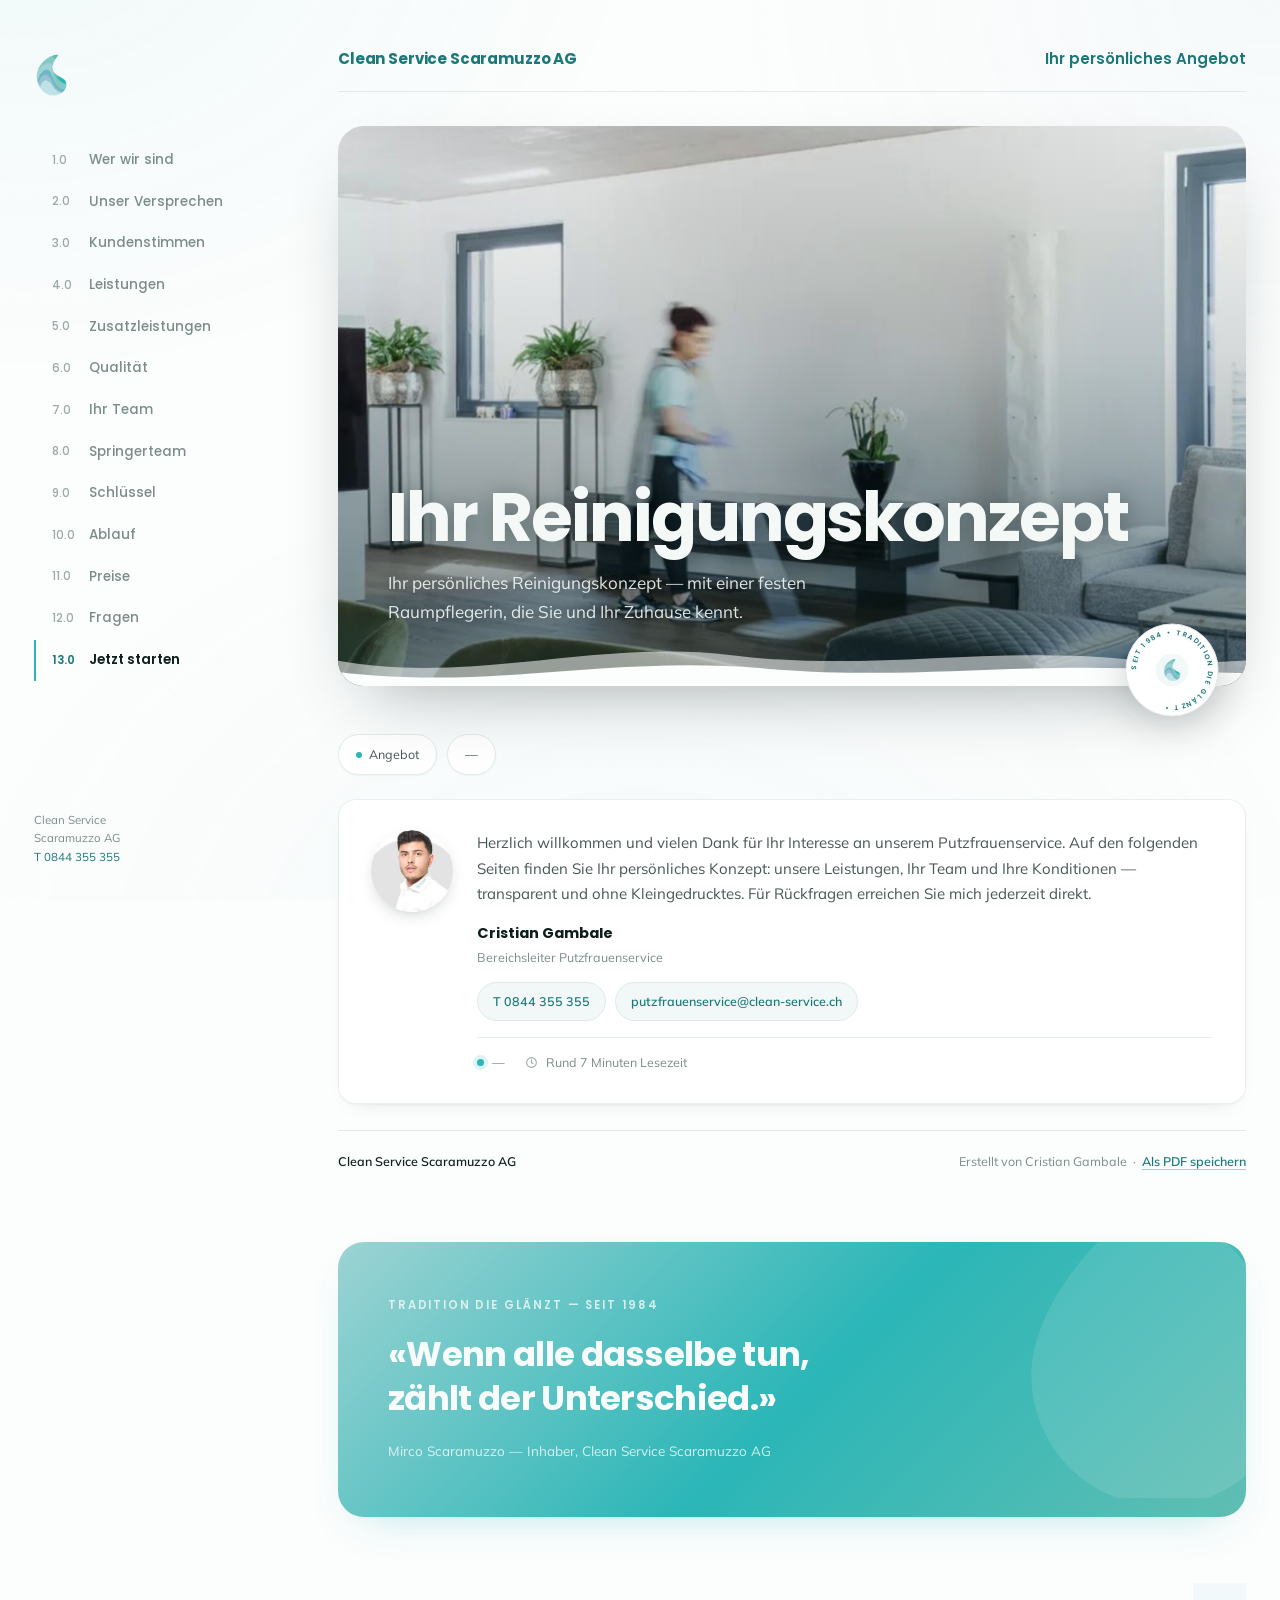
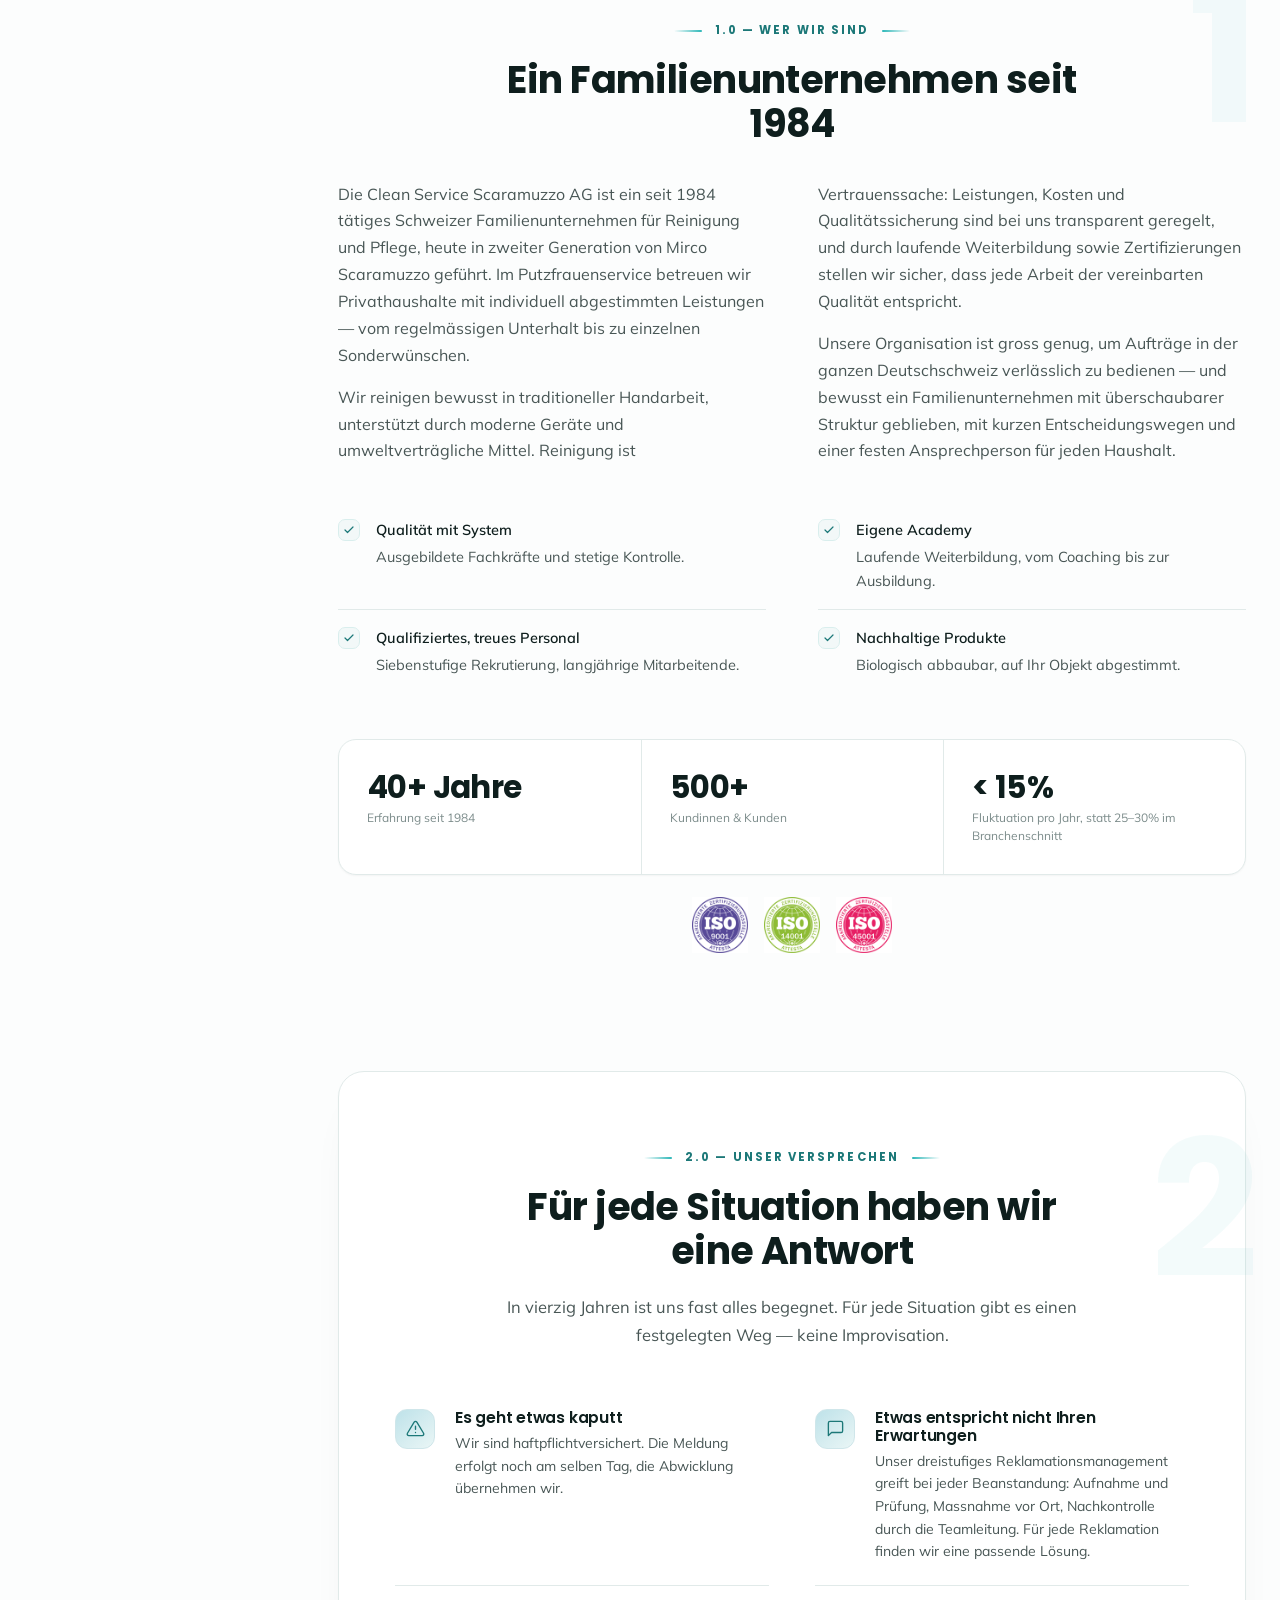
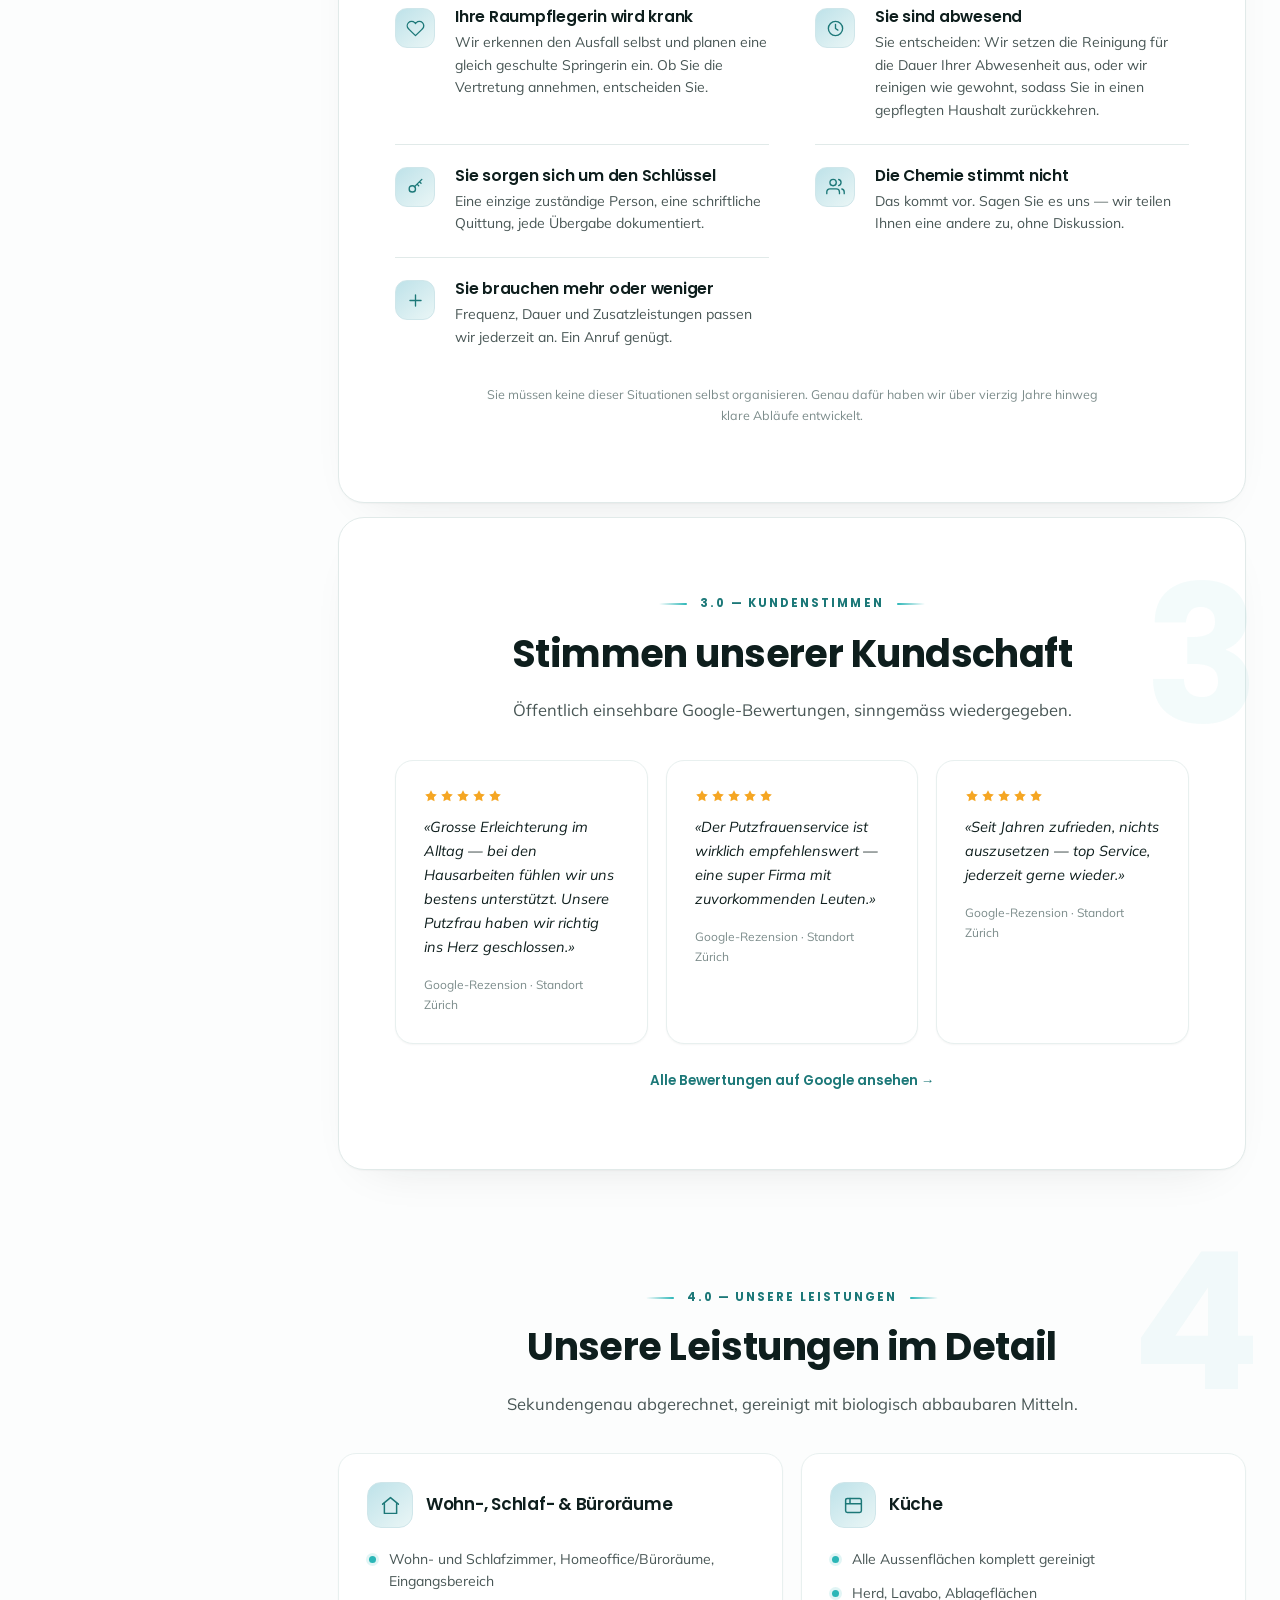
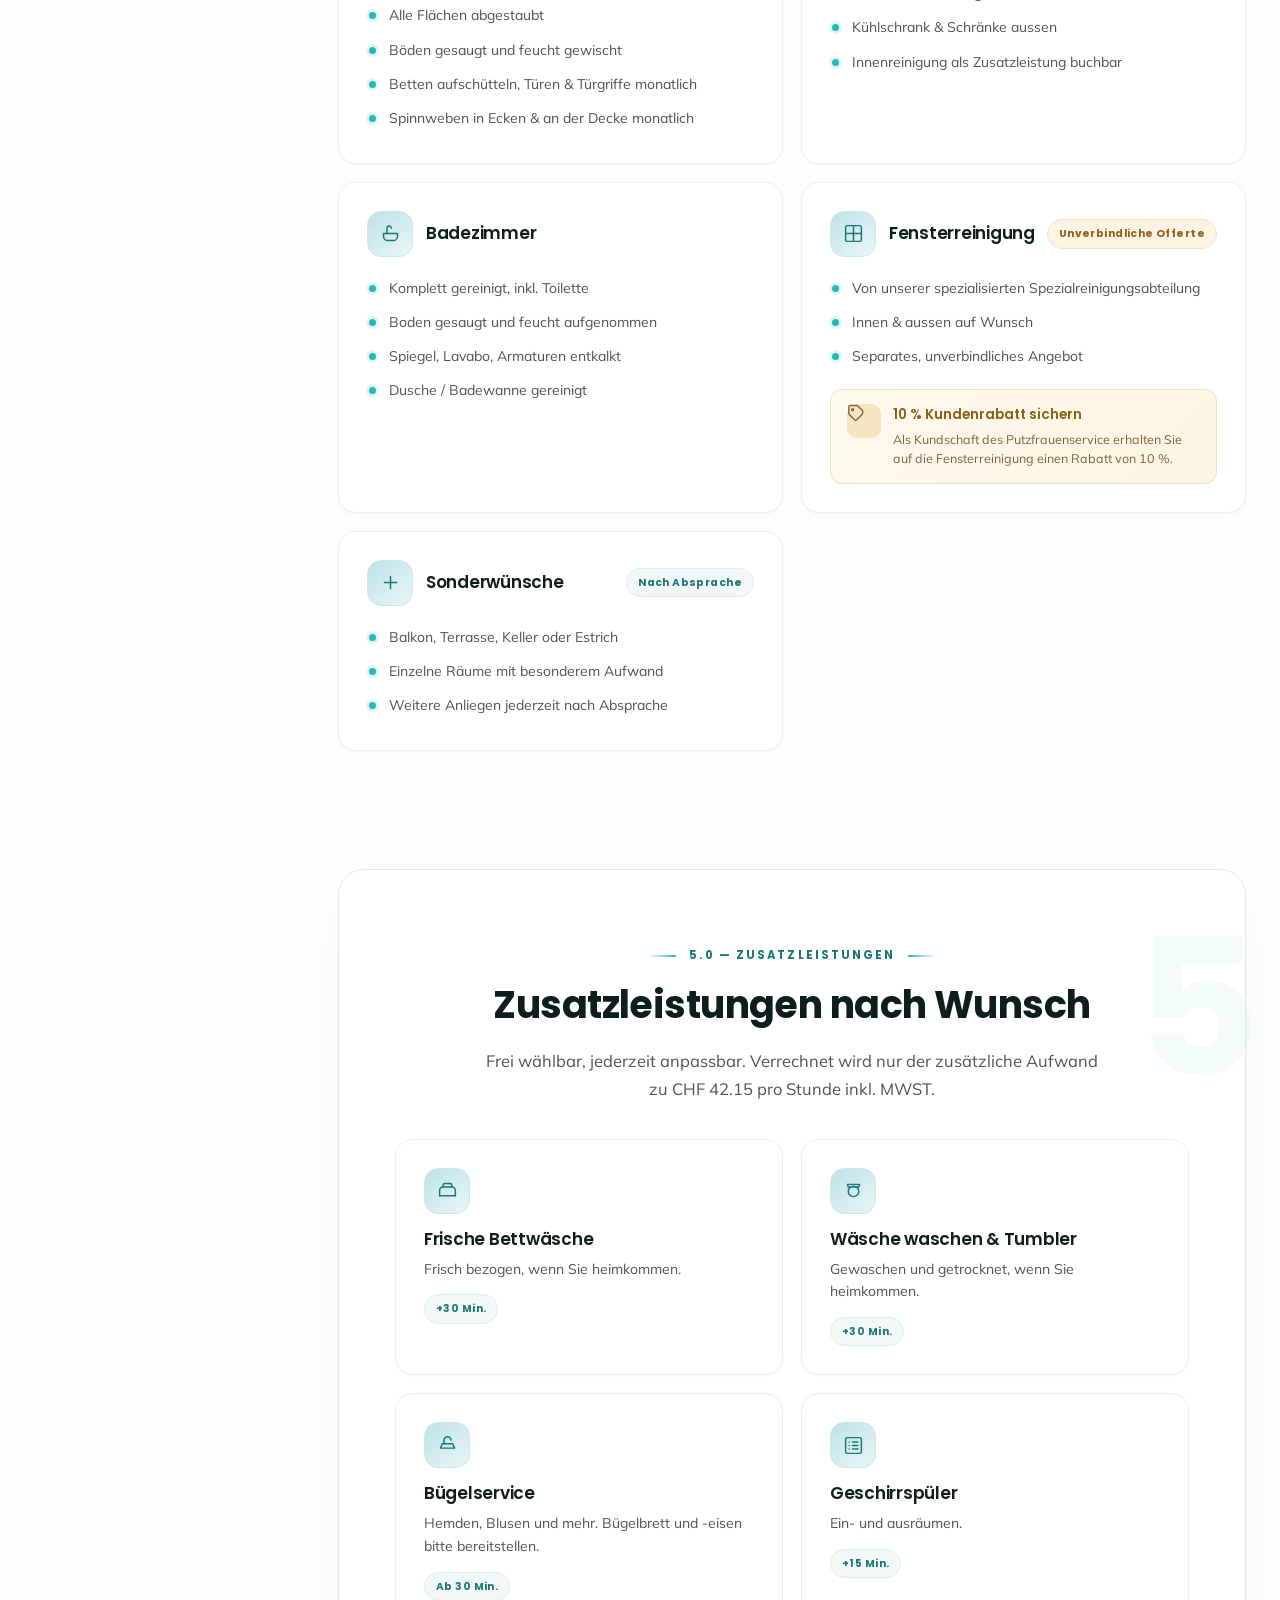
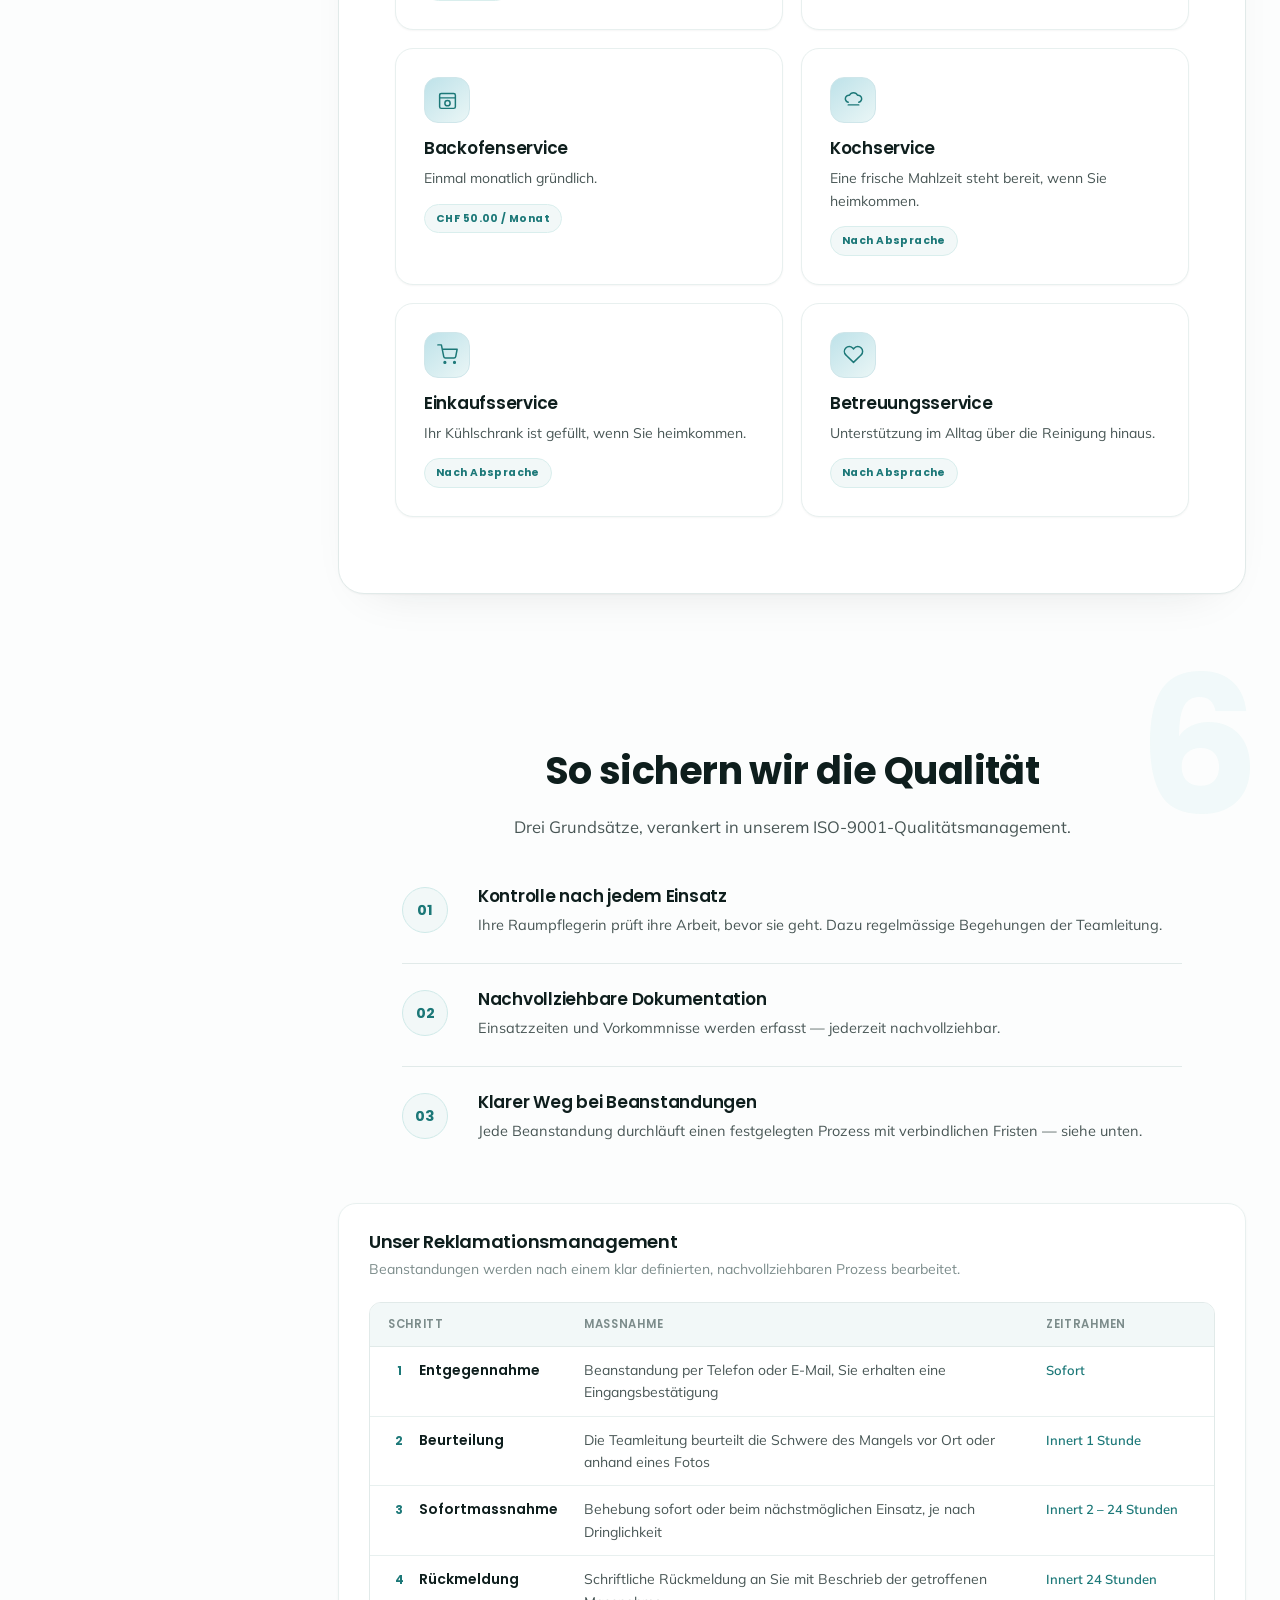
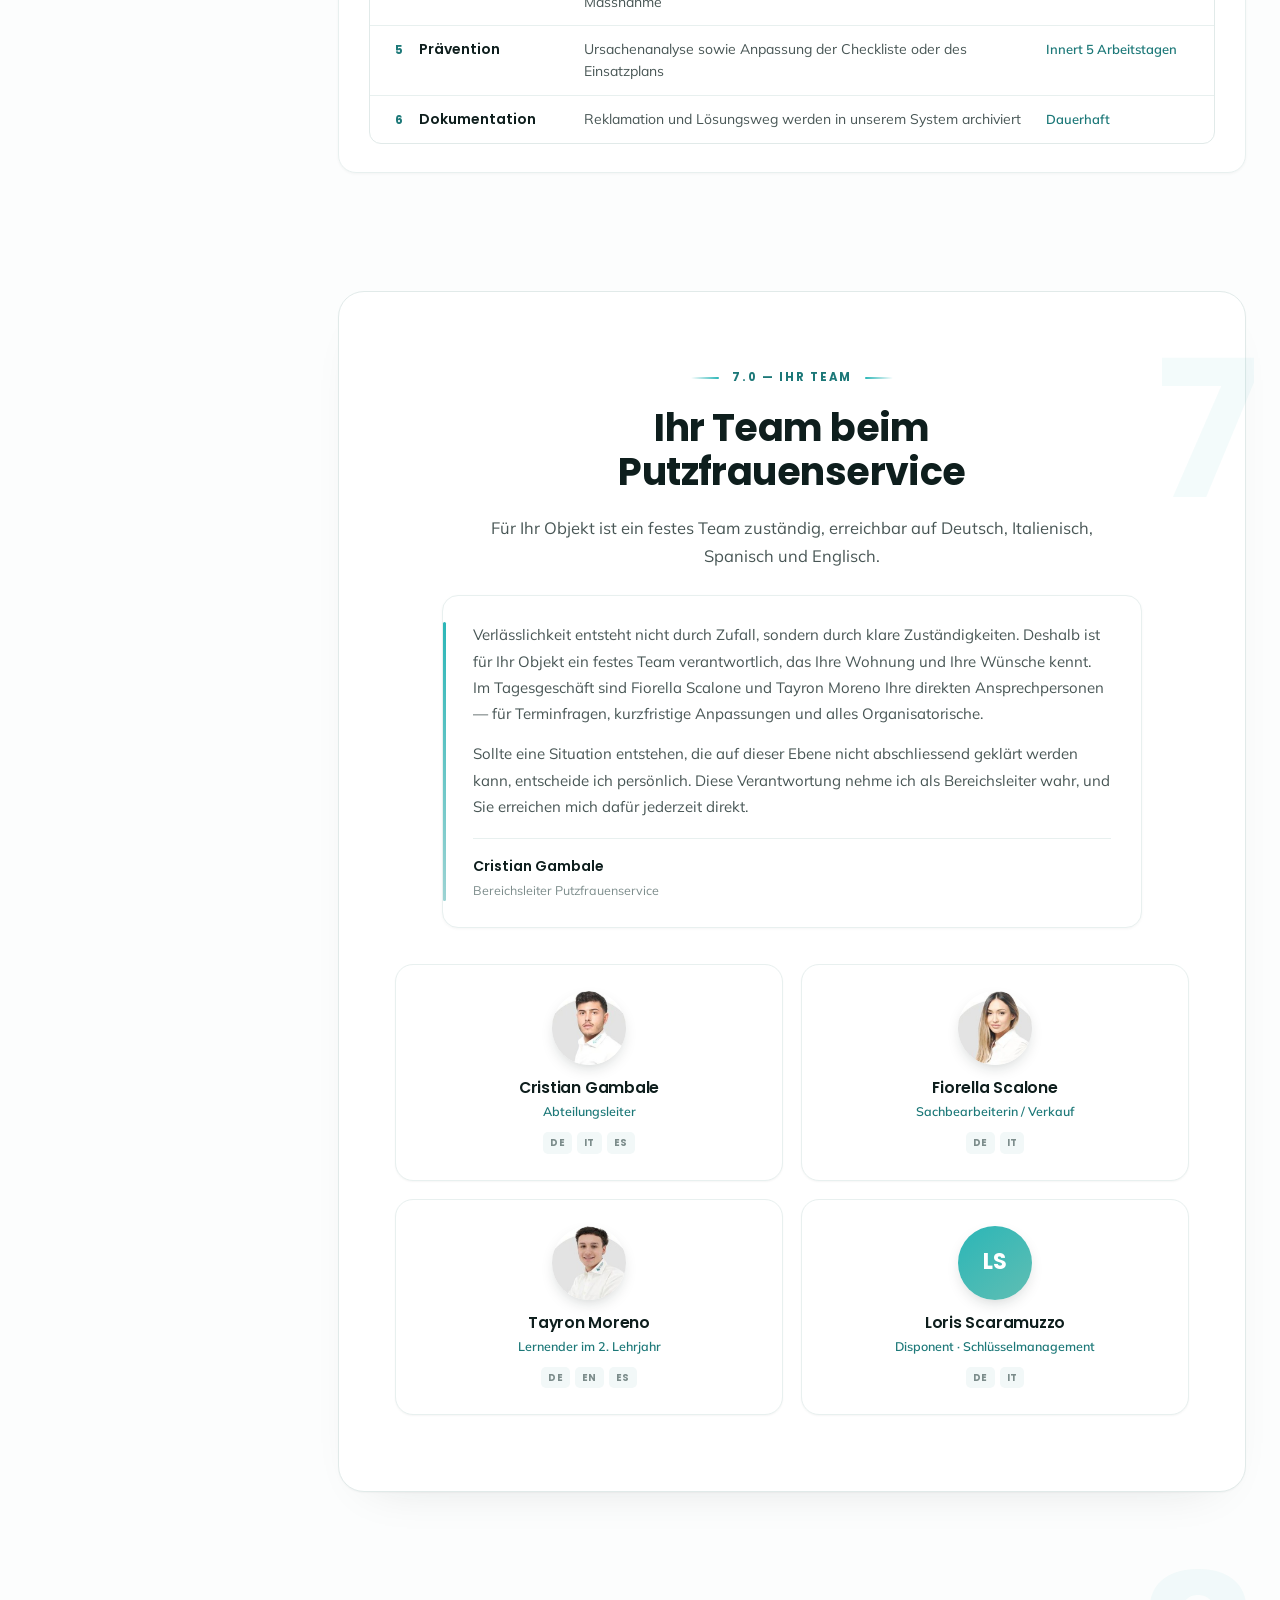
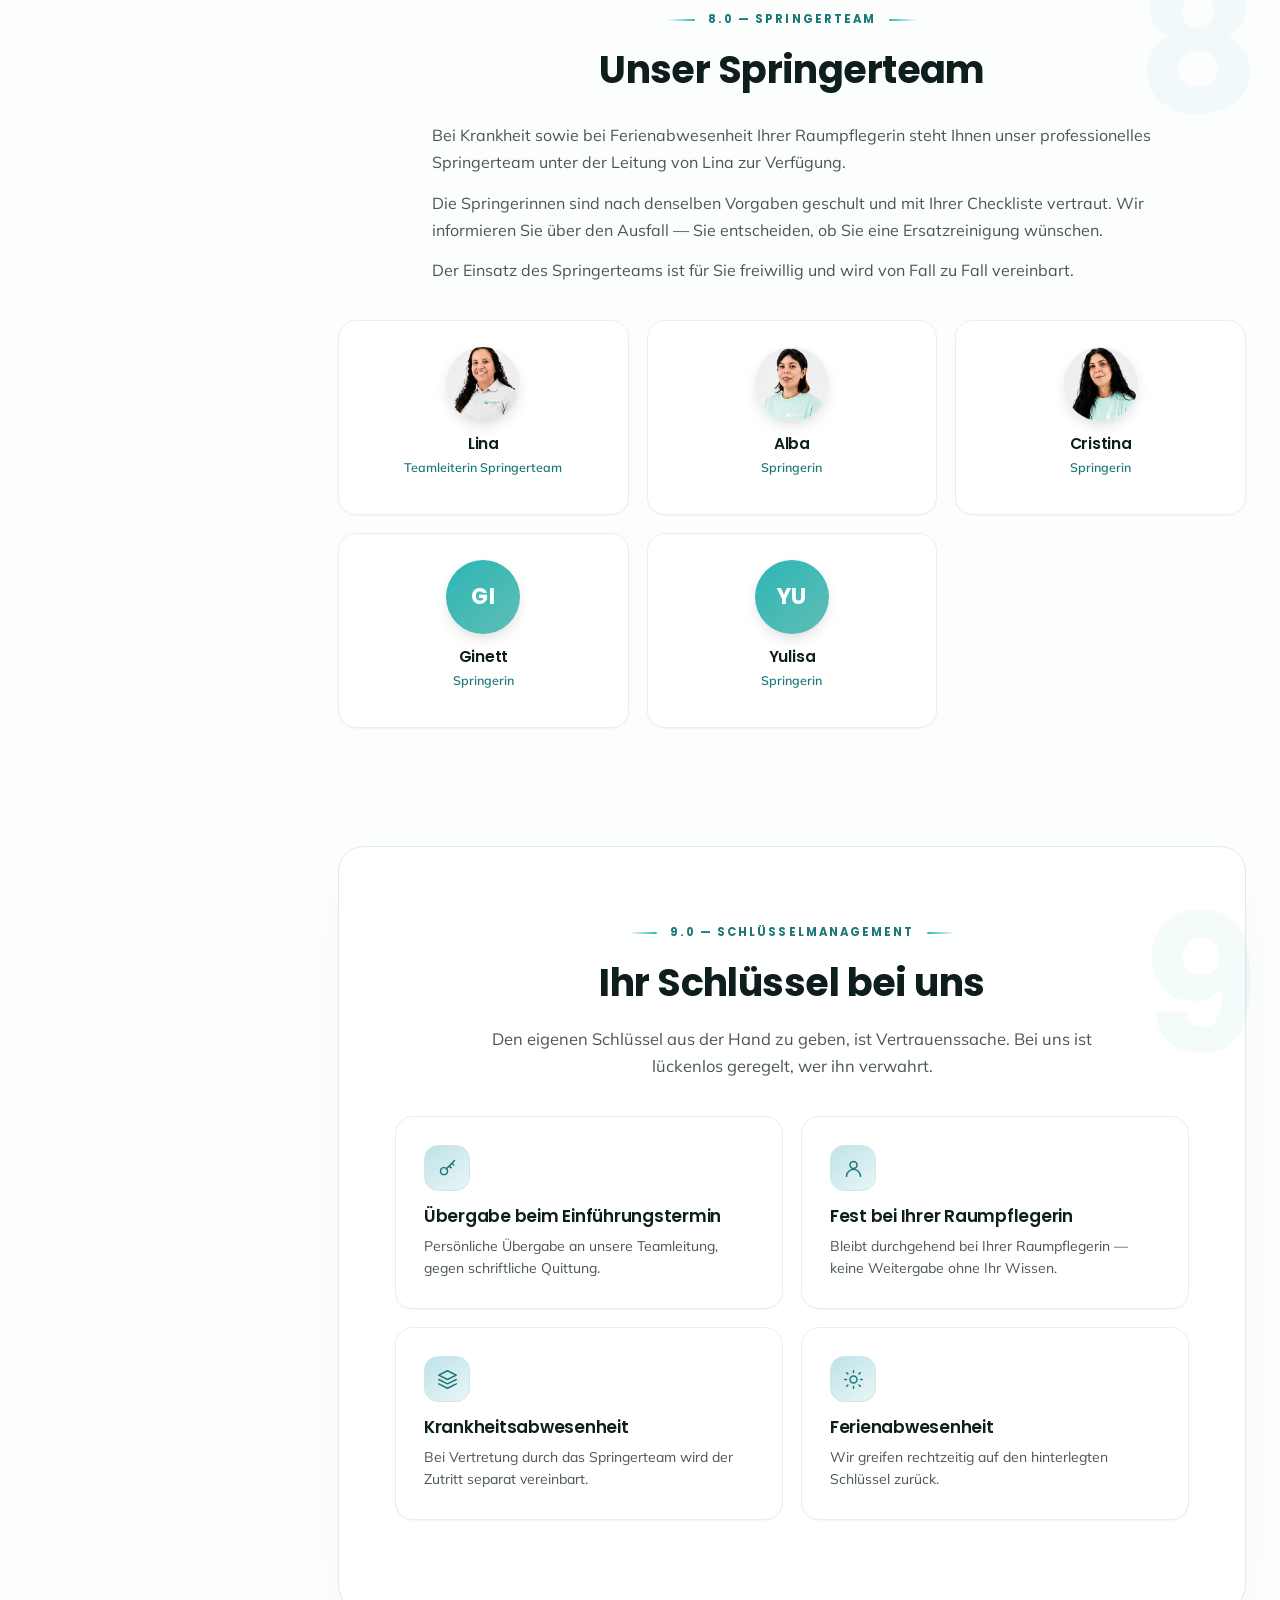
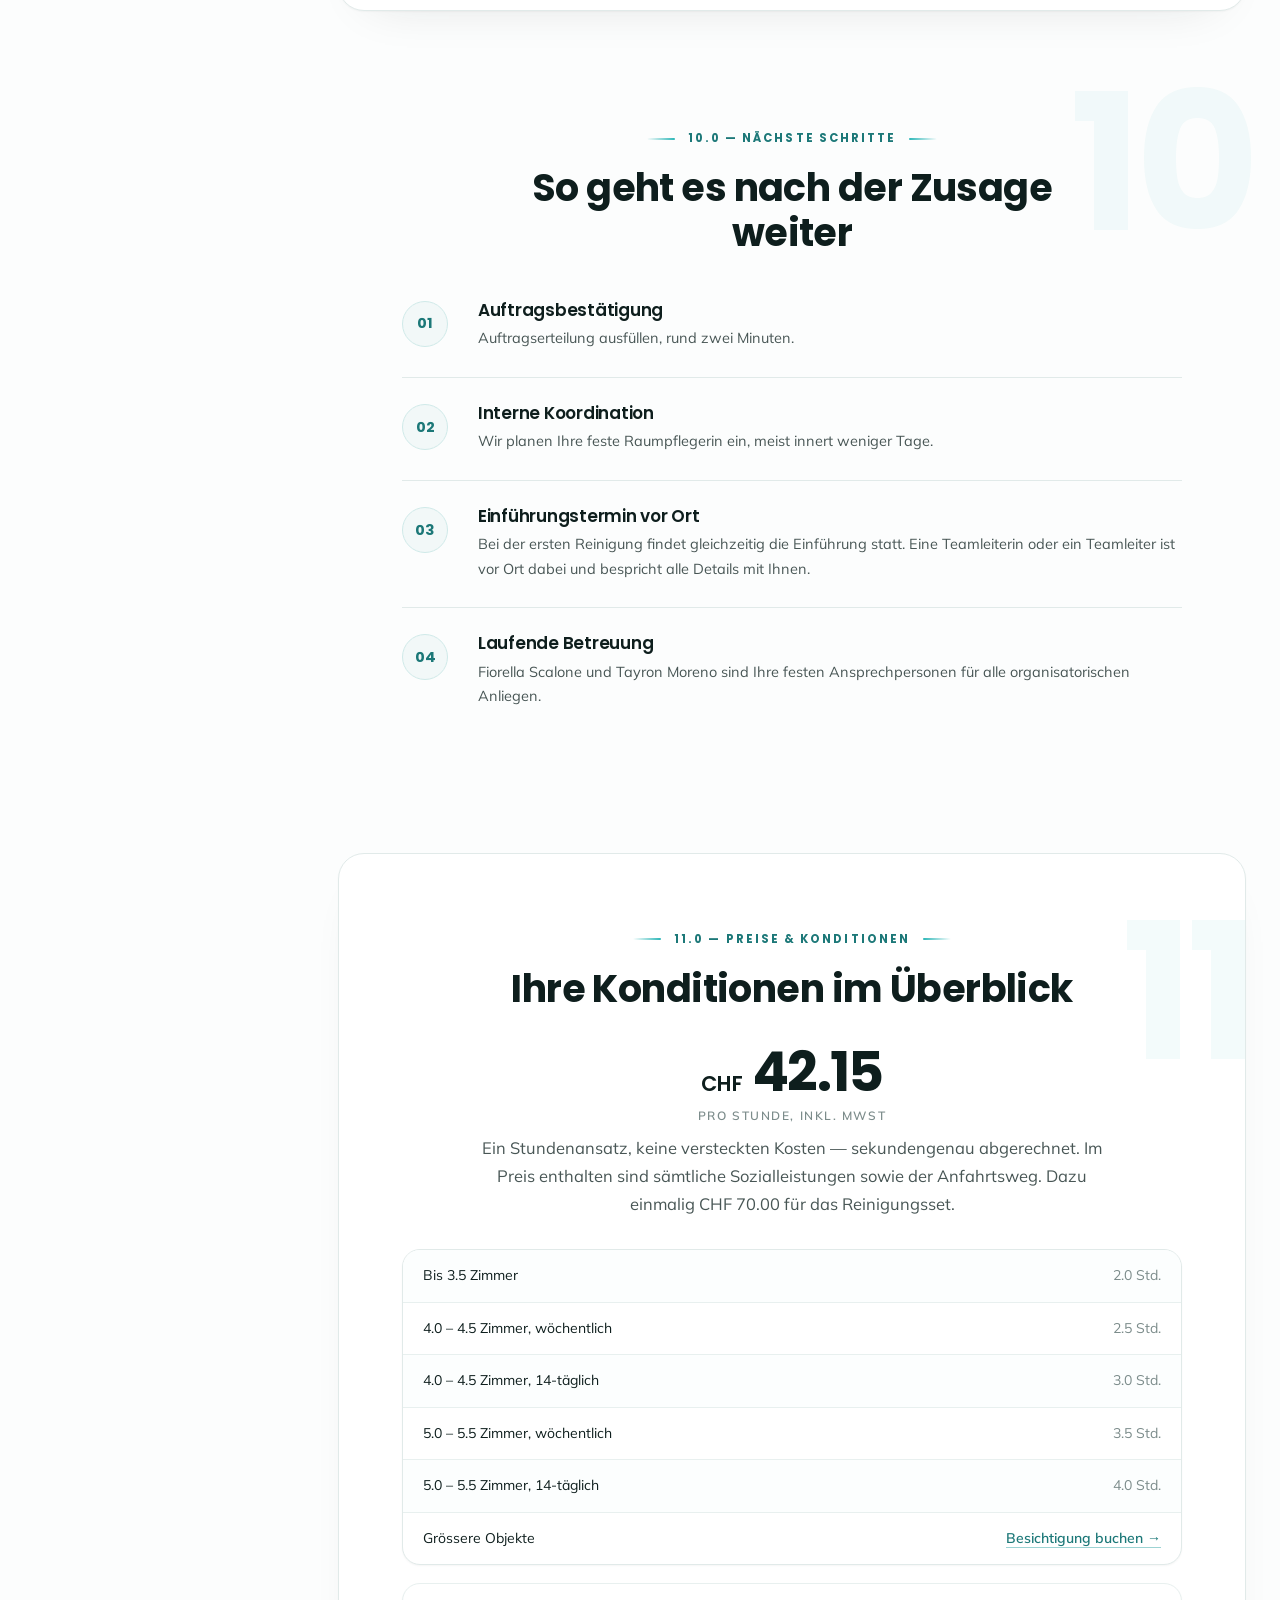
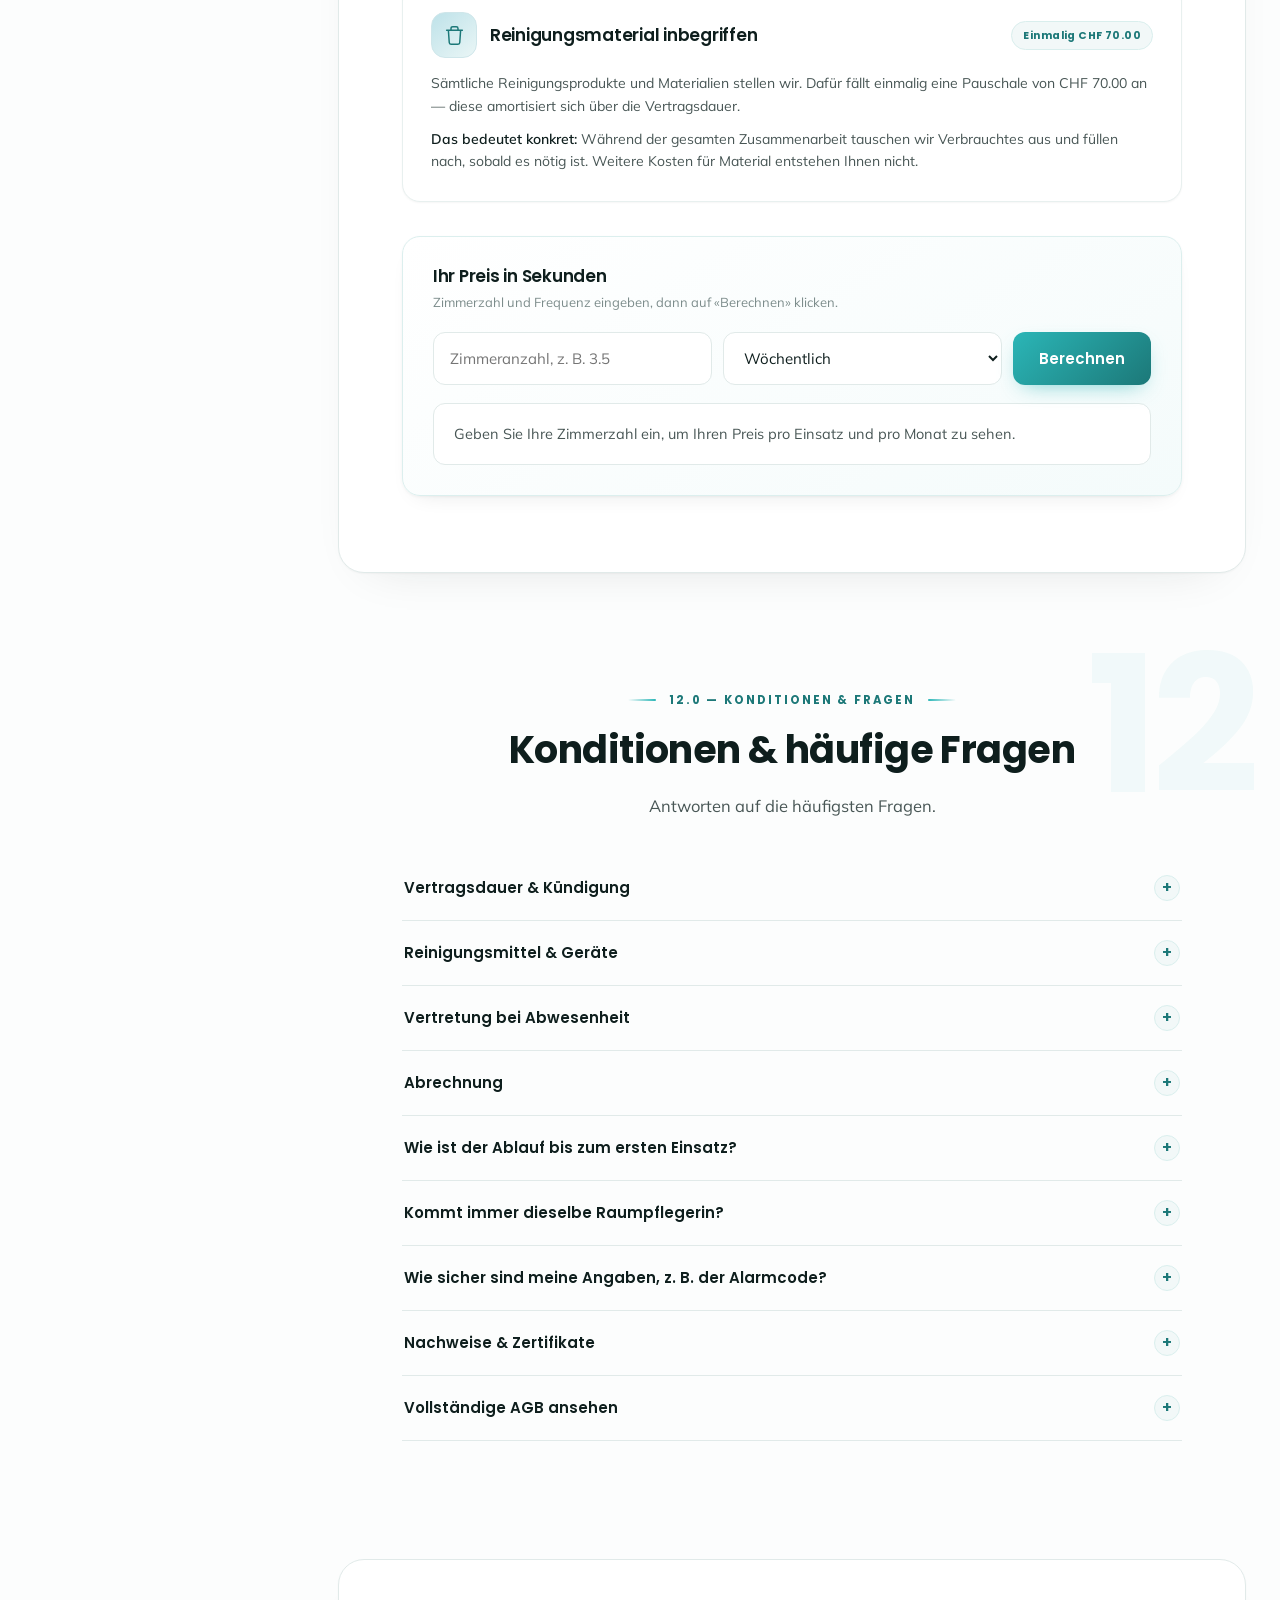
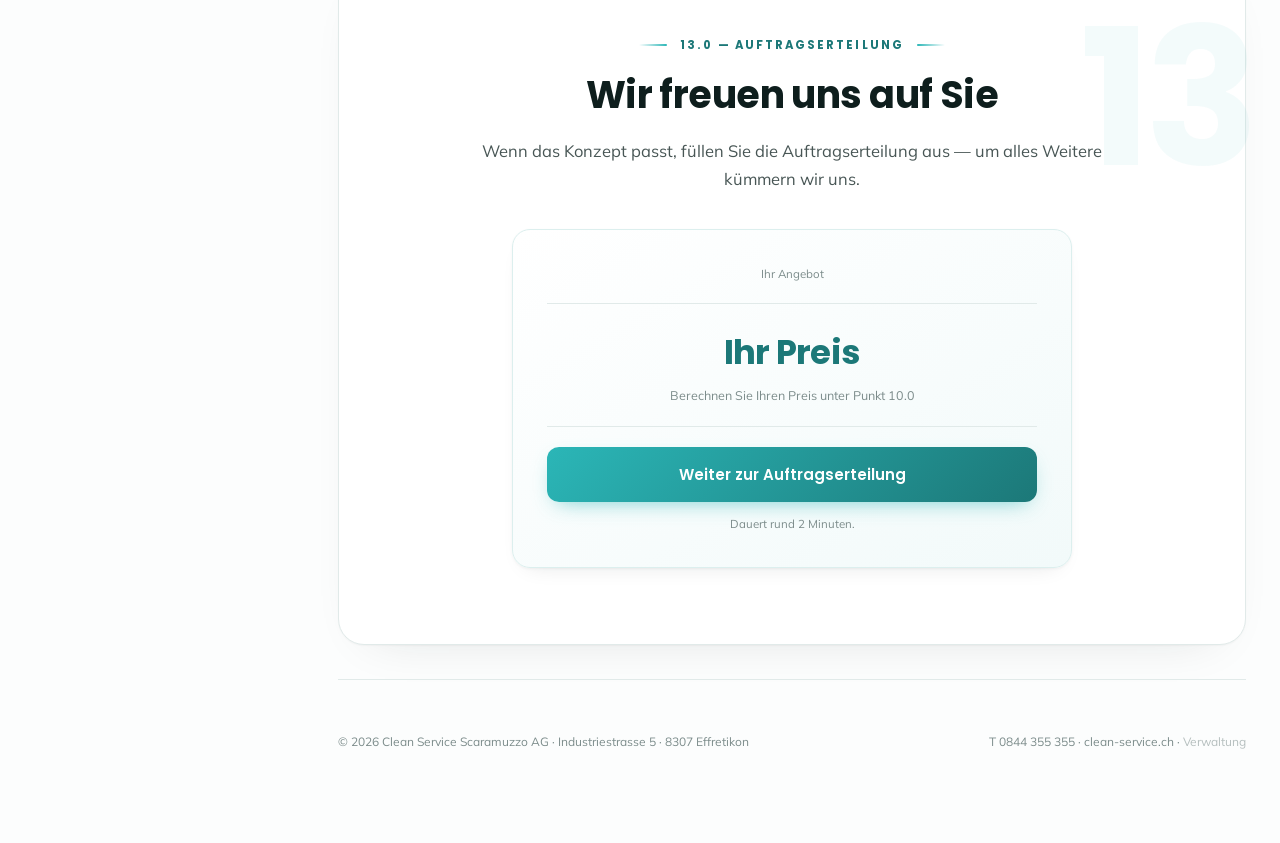
==== index.html @ 790451e8 "Add files via upload" ====
<!DOCTYPE html>
<html lang="de">
<head>
<meta charset="UTF-8">
<meta name="viewport" content="width=device-width, initial-scale=1, viewport-fit=cover">
<meta name="color-scheme" content="light only">
<meta name="supported-color-schemes" content="light">
<meta name="theme-color" content="#FCFDFD">
<title data-i18n="i0">Ihr Reinigungskonzept – Clean Service Scaramuzzo AG</title>
<link rel="icon" type="image/png" href="[data-uri]">
<link rel="preconnect" href="https://fonts.googleapis.com">
<link rel="preconnect" href="https://fonts.gstatic.com" crossorigin>
<link href="https://fonts.googleapis.com/css2?family=Poppins:wght@400;500;600;700&family=Mulish:wght@400;500;600;700&display=swap" rel="stylesheet">
<style>
/* ============================================================
   Clean Service Scaramuzzo AG — Reinigungskonzept
   Design: Wasser & Licht. Hell, frisch, ruhig.
   ============================================================ */

:root{
  /* Seite ist ausschliesslich hell - keine automatische Umfaerbung durch das Geraet */
  color-scheme: light only;
  -webkit-text-size-adjust:100%;
  forced-color-adjust:none;

  /* ---- Corporate Design, Originalwerte ---- */
  --cd-haupt:#2BB6B7;   /* CMYK 71/0/33/0  · RGB 43/182/183  */
  --cd-2:#98C2D1;       /* CMYK 45/12/16/0 · RGB 152/194/209 */
  --cd-3:#71B6C6;       /* CMYK 58/12/21/0 · RGB 113/182/198 */
  --cd-4:#75C3C8;       /* CMYK 56/3/23/0  · RGB 117/195/200 */
  --cd-5:#9CD3D3;       /* CMYK 40/0/21/0  · RGB 156/211/211 */
  --cd-6:#60BEB3;       /* CMYK 62/0/36/0  · RGB 96/190/179  */
  --cd-7:#BEE2E9;       /* CMYK 30/0/10/0  · RGB 190/226/233 */

  /* Aus der Hauptfarbe abgedunkelt - nur fuer Text und Linien,
     da die CD-Farben auf Weiss zu wenig Kontrast haben (2.5:1 statt 4.5:1) */
  --teal-deep:#1C7878;  /* 5.2:1 auf Weiss */
  --teal-dark:#125555;

  /* Aufhellungen der CD-Farben fuer grosse Flaechen */
  --tint-1:#EAF6F6;
  --tint-2:#F2F9F9;

  /* Arbeitsnamen, auf CD gemappt */
  --teal:var(--cd-haupt);
  --aqua:var(--cd-5);
  --aqua-soft:var(--cd-7);
  --sky:var(--cd-2);

  /* Flächen */
  --bg:#FCFDFD;
  --surface:#FFFFFF;
  --wash:#F2F8F8;
  --border:#E1EAE9;
  --border-soft:#E8F0EF;

  /* Text */
  --ink:#0E1E1D;
  --body-c:#485655;
  --mute:#7C8C8B;

  /* Schrift */
  --head:'Poppins', -apple-system, BlinkMacSystemFont, sans-serif;
  --body:'Mulish', -apple-system, BlinkMacSystemFont, sans-serif;

  /* Tiefe */
  --sh-1:0 1px 2px rgba(14,30,29,.04);
  --sh-2:0 1px 3px rgba(14,30,29,.045), 0 10px 24px -16px rgba(14,30,29,.16);
  --sh-3:0 4px 8px rgba(14,30,29,.05), 0 24px 48px -24px rgba(14,30,29,.22);
  --sh-glow:0 4px 10px rgba(43,182,183,.10), 0 26px 52px -26px rgba(43,182,183,.42);

  --radius:18px;
  --radius-lg:26px;
  --ease:cubic-bezier(.22,.61,.36,1);
}

/* Geraet meldet Dunkelmodus: unsere hellen Werte trotzdem erzwingen */
@media (prefers-color-scheme: dark){
  :root{
    --bg:#FCFDFD; --surface:#FFFFFF; --wash:#F2F8F8;
    --border:#E1EAE9; --border-soft:#E8F0EF;
    --ink:#0E1E1D; --body-c:#485655; --mute:#7C8C8B;
  }
  html,body{background:#FCFDFD !important;color:#485655 !important;}
  h1,h2,h3,h4{color:#0E1E1D !important;}
  .card,.testi,.person,.final,.greet,.gate-card,.calc,.ratetable,.stats,
  section.panel,.pill,.ctl button,.ctl a{background:#FFFFFF !important;}
  p,li,span,div{color:inherit;}
}

*{box-sizing:border-box;}
html{scroll-behavior:smooth;-webkit-text-size-adjust:100%;}
body{
  margin:0;background:var(--bg);color:var(--body-c);color-scheme:light only;
  font-family:var(--body);font-size:16px;line-height:1.68;
  -webkit-font-smoothing:antialiased;overflow-x:hidden;
}

/* ---- Aurora: sehr zarte Lichtstimmung, an Wasser angelehnt ---- */
body::before{
  content:'';position:fixed;inset:0;z-index:0;pointer-events:none;
  background:
    radial-gradient(1000px 760px at 2% -10%, rgba(43,182,183,.05), transparent 62%),
    radial-gradient(900px 700px at 99% 0%,   rgba(152,194,209,.055), transparent 60%),
    radial-gradient(1100px 820px at 50% 108%, rgba(96,190,179,.04), transparent 64%);
}
body::after{
  content:'';position:fixed;inset:0;z-index:0;pointer-events:none;opacity:.35;
  background-image:radial-gradient(rgba(14,30,29,.022) 1px, transparent 1px);
  background-size:26px 26px;
}

h1,h2,h3,h4{font-family:var(--head);color:var(--ink);margin:0;line-height:1.16;letter-spacing:-0.015em;}
h1{font-size:clamp(38px,6.4vw,68px);font-weight:700;letter-spacing:-0.03em;line-height:1.03;}
h2{font-size:clamp(26px,3.4vw,38px);font-weight:700;}
h3{font-size:17px;font-weight:600;}
p{margin:0 0 18px;}
a{color:var(--teal-deep);}
strong{color:var(--ink);font-weight:600;}

/* ============ Fortschritt & Steuerung ============ */
#progress{
  position:fixed;top:0;left:0;height:3px;width:0;z-index:90;
  background:linear-gradient(90deg,var(--cd-haupt),var(--cd-5));
  box-shadow:0 0 12px rgba(43,182,183,.55);transition:width .1s linear;
}
.ctl{
  position:fixed;top:16px;z-index:80;display:flex;align-items:center;gap:9px;
}
.ctl.right{right:16px;}
.ctl button,.ctl a{
  width:44px;height:44px;border-radius:50%;border:1px solid var(--border);
  background:rgba(255,255,255,.82);backdrop-filter:blur(14px);-webkit-backdrop-filter:blur(14px);
  color:var(--ink);display:flex;align-items:center;justify-content:center;cursor:pointer;
  box-shadow:var(--sh-2);transition:transform .25s var(--ease),box-shadow .25s var(--ease);
  text-decoration:none;font-family:var(--head);font-weight:600;font-size:12.5px;
}
.ctl a.wide{width:auto;padding:0 18px;}
.ctl button:hover,.ctl a:hover{transform:translateY(-2px);box-shadow:var(--sh-3);}
.ctl svg{width:19px;height:19px;}
#menu-btn{display:none;}
@media (max-width:1040px){#menu-btn{display:flex;} .ctl.left{left:16px;}}

/* ============ Grundraster ============ */
.shell{
  position:relative;z-index:1;max-width:1280px;margin:0 auto;
  display:grid;grid-template-columns:240px 1fr;gap:64px;padding:0 34px;
}
@media (max-width:1040px){.shell{grid-template-columns:1fr;gap:0;padding:0 20px;}}

/* ---- Seitennavigation ---- */
.rail{position:sticky;top:0;height:100vh;padding-top:52px;display:flex;flex-direction:column;}
@media (max-width:1040px){.rail{display:none;}}
.rail-mark{width:46px;height:46px;object-fit:contain;object-position:left center;margin-bottom:42px;flex:none;}
.railnav{display:flex;flex-direction:column;gap:1px;}
.railnav a{
  position:relative;display:flex;align-items:center;gap:11px;padding:9px 0 9px 16px;
  font-family:var(--head);font-weight:500;font-size:13.5px;color:var(--mute);
  text-decoration:none;border-left:2px solid transparent;
  transition:color .25s var(--ease),border-color .25s var(--ease),padding-left .25s var(--ease);
}
.railnav a .n{font-size:11.5px;font-variant-numeric:tabular-nums;opacity:.75;min-width:26px;}
.railnav a:hover{color:var(--ink);padding-left:20px;}
.railnav a.active{color:var(--ink);font-weight:600;border-left-color:var(--teal);}
.railnav a.active .n{color:var(--teal-deep);opacity:1;}
.rail-foot{margin-top:auto;padding-bottom:34px;font-size:11.5px;color:var(--mute);line-height:1.6;}

/* ---- Mobile Navigation ---- */
#mnav{
  position:fixed;inset:0;z-index:75;background:rgba(252,253,253,.97);
  backdrop-filter:blur(24px);-webkit-backdrop-filter:blur(24px);
  padding:96px 26px 44px;overflow-y:auto;display:none;
}
#mnav.open{display:block;animation:fadeIn .3s var(--ease);}
#mnav a{
  display:flex;align-items:center;gap:14px;padding:16px 6px;
  font-family:var(--head);font-weight:600;font-size:17px;color:var(--body-c);
  text-decoration:none;border-bottom:1px solid var(--border);
}
#mnav a .n{color:var(--teal-deep);font-size:13px;min-width:38px;font-variant-numeric:tabular-nums;}
#mnav a.active{color:var(--ink);}
@keyframes fadeIn{from{opacity:0;}to{opacity:1;}}

/* ============ Abschnitte ============ */
section{padding:104px 0;position:relative;}
@media (max-width:640px){section{padding:76px 0;}}

/* ============ Mobile Positionsanzeige ============ */
#mpos{display:none;}
@media (max-width:1040px){
  #mpos{
    display:block;position:fixed;top:0;left:0;right:0;z-index:76;
    background:rgba(252,253,253,.94);backdrop-filter:blur(16px);-webkit-backdrop-filter:blur(16px);
    border-bottom:1px solid var(--border);cursor:pointer;
    transform:translateY(-100%);transition:transform .32s var(--ease);
    padding-top:env(safe-area-inset-top,0);
  }
  #mpos.on{transform:translateY(0);}
  #mpos .mp-bar{height:2px;background:var(--border);}
  #mpos .mp-bar span{display:block;height:100%;width:0;
    background:linear-gradient(90deg,var(--cd-haupt),var(--cd-5));transition:width .15s linear;}
  #mpos .mp-row{display:flex;align-items:center;gap:9px;padding:11px 18px 11px 62px;}
  #mpos .mp-nr{font-family:var(--head);font-weight:700;font-size:11.5px;color:var(--teal-deep);
    font-variant-numeric:tabular-nums;flex:none;}
  #mpos .mp-txt{font-family:var(--head);font-weight:600;font-size:13.5px;color:var(--ink);
    flex:1;min-width:0;white-space:nowrap;overflow:hidden;text-overflow:ellipsis;}
  #mpos .mp-of{font-size:11px;color:var(--mute);font-variant-numeric:tabular-nums;flex:none;}
  #mpos svg{width:15px;height:15px;color:var(--mute);flex:none;}
  /* Menüknopf über die Leiste legen */
  .ctl.left{z-index:78;}
  #mnav.open ~ #mpos, body:has(#mnav.open) #mpos{transform:translateY(-100%);}
}

/* Wort des Bereichsleiters */
.leiterwort{max-width:70ch;margin:26px auto 6px;padding:26px 30px;position:relative;
  background:var(--surface);border:1px solid var(--border-soft);border-radius:16px;
  box-shadow:0 1px 3px rgba(14,30,29,.04);text-align:left;}
.leiterwort::before{content:'';position:absolute;left:0;top:26px;bottom:26px;width:3px;
  border-radius:3px;background:linear-gradient(180deg,var(--cd-haupt),var(--cd-5));}
.leiterwort p{margin:0 0 14px;font-size:15px;line-height:1.75;color:var(--body-c);}
.leiterwort p:last-of-type{margin-bottom:18px;}
.leiterwort-sig{display:flex;align-items:center;gap:12px;padding-top:16px;
  border-top:1px solid var(--border-soft);}
.leiterwort-sig strong{display:block;font-family:var(--head);font-size:14px;color:var(--ink);}
.leiterwort-sig span{display:block;font-size:12.5px;color:var(--mute);margin-top:1px;}
@media (max-width:640px){
  .leiterwort{padding:22px 20px;margin:20px auto 4px;}
  .leiterwort p{font-size:14.5px;line-height:1.7;}
}

/* Rabatthinweis Fensterreinigung */
.rabatt{display:flex;align-items:flex-start;gap:12px;margin-top:16px;padding:14px 16px;
  border-radius:12px;background:linear-gradient(135deg,#FEF9EE,#FDF4E2);
  border:1px solid #F0DFC0;}
.rabatt-ico{flex:none;width:34px;height:34px;border-radius:10px;display:flex;
  align-items:center;justify-content:center;background:#F5E3C4;color:#9A6B18;}
.rabatt-ico svg{width:18px;height:18px;}
.rabatt strong{display:block;font-family:var(--head);font-size:13.5px;color:#8A5F16;margin-bottom:3px;}
.rabatt span{display:block;font-size:12.5px;line-height:1.55;color:#7A6440;}
@media (max-width:640px){
  .rabatt{padding:13px 14px;gap:10px;}
  .rabatt strong{font-size:13px;}
  .rabatt span{font-size:12px;}
}

/* Reklamationsmanagement */
.rekla{margin-top:34px;padding:28px 30px;background:var(--surface);
  border:1px solid var(--border-soft);border-radius:18px;
  box-shadow:0 1px 3px rgba(14,30,29,.04);}
.rekla h3{margin:0 0 5px;font-family:var(--head);font-size:18px;color:var(--ink);}
.rekla-lead{margin:0 0 20px;font-size:14px;color:var(--mute);}
.rekla-tab{border:1px solid var(--border);border-radius:12px;overflow:hidden;}
.rekla-kopf,.rekla-zeile{display:grid;grid-template-columns:180px 1fr 150px;gap:16px;
  padding:12px 18px;align-items:baseline;}
.rekla-kopf{background:var(--wash);border-bottom:1px solid var(--border);}
.rekla-kopf span{font-family:var(--head);font-weight:600;font-size:11.5px;
  letter-spacing:.06em;text-transform:uppercase;color:var(--mute);}
.rekla-zeile{border-bottom:1px solid var(--border-soft);}
.rekla-zeile:last-child{border-bottom:none;}
.rk-nr{font-family:var(--head);font-weight:600;font-size:14px;color:var(--ink);
  display:flex;align-items:baseline;gap:9px;}
.rk-nr em{flex:none;width:22px;height:22px;border-radius:50%;background:var(--tint);
  color:var(--teal-deep);font-style:normal;font-size:11.5px;font-weight:700;
  display:inline-flex;align-items:center;justify-content:center;}
.rk-txt{font-size:14px;line-height:1.6;color:var(--body-c);}
.rk-zeit{font-size:13px;font-weight:600;color:var(--teal-deep);white-space:nowrap;}
@media (max-width:820px){
  .rekla{padding:22px 20px;}
  .rekla-kopf{display:none;}
  .rekla-zeile{grid-template-columns:1fr;gap:6px;padding:15px 16px;}
  .rk-zeit{font-size:12.5px;}
}

/* ============ Feinschliff Handy ============ */
@media (max-width:660px){
  /* Kein horizontales Wischen mehr — es liess sich auf dem Handy
     kaum sauber bedienen und verdeckte Inhalte. */
  .grid-2,.grid-3{
    display:grid!important;grid-template-columns:1fr!important;gap:12px!important;
    overflow:visible!important;margin-left:0!important;margin-right:0!important;
    padding:0!important;scroll-snap-type:none!important;
  }
  .grid-2 > *,.grid-3 > *{flex:none!important;width:auto!important;}
  .swipe::after,.swipe-dots,.swipe-hint{display:none!important;}
}
@media (max-width:640px){
  /* Kacheln einspaltig — zweispaltig bricht die Wörter auf 390px auseinander */
  .grid-2.compact{grid-template-columns:1fr!important;gap:12px!important;}
  .grid-2.compact .card{padding:20px 18px!important;}
  .grid-2.compact .ico{width:40px!important;height:40px!important;border-radius:12px!important;}
  .grid-2.compact .ico svg{width:19px!important;height:19px!important;}
  .grid-2.compact h3{font-size:16px!important;line-height:1.3!important;}
  .grid-2.compact p{font-size:14px!important;line-height:1.6!important;}
  .grid-2.compact .tag{font-size:10.5px!important;padding:5px 11px!important;}
  .grid-2.compact ul.ticks li{font-size:14px!important;padding:6px 0 6px 20px!important;line-height:1.55!important;}
  .grid-2.compact ul.ticks li::before{left:2px!important;top:14px!important;width:6px!important;height:6px!important;}

  /* Kopfzeile der Kachel: Symbol und Etikett auf einer Linie, Titel darunter */
  .grid-2.compact .card-head{display:flex!important;align-items:center!important;
    flex-wrap:wrap!important;gap:11px!important;margin-bottom:12px!important;}
  .grid-2.compact .card-head .ico{order:1;margin-bottom:0!important;}
  .grid-2.compact .card-head .tag{order:2;margin-left:auto!important;}
  .grid-2.compact .card-head h3{order:3;flex:1 1 100%!important;margin:0!important;}

  /* Hero: Adresse bricht sauber, Stempel stört nicht */
  .hero-text .lede{padding-right:0!important;font-size:14px!important;line-height:1.5!important;}
  .hero-text h1{font-size:clamp(27px,7.6vw,34px)!important;}

  /* Kontakt nebeneinander, wenn es passt */
  .greet .cts{gap:6px!important;}
  .greet .cts a{font-size:11px!important;padding:7px 11px!important;}

  /* Fliesstext etwas grosszügiger */
  .sec-body p{font-size:14.5px!important;line-height:1.68!important;}
  .sec-lead{font-size:14.5px!important;}

  /* Merkmalsliste und Schritte luftiger */
  ul.feat li{padding:14px 0!important;font-size:14px!important;}
  .wi p, .step p{font-size:13.5px!important;line-height:1.6!important;}
}
@media (max-width:640px){
  /* 1) Hero: Titel bekommt Luft, Stempel ueberlappt keinen Text */
  .hero-text{padding:38px 22px 44px;}
  .hero-text h1{font-size:clamp(30px,8.6vw,40px);line-height:1.06;margin-bottom:12px;}
  .hero-text .lede{font-size:14.5px;line-height:1.55;max-width:none;padding-right:64px;}
  .stamp{width:58px;height:58px;right:14px;bottom:-18px;}

  /* 2) Meta-Zeile: gleichmaessig, kein unruhiger Umbruch */
  .meta{margin-top:32px;gap:8px;}
  .pill{padding:8px 14px;font-size:11.5px;}

  /* 3) Begruessung: Foto und Name nebeneinander, Text darunter */
  .greet{padding:22px 20px;gap:0;flex-direction:column;}
  .greet .ghead{display:flex!important;align-items:center;gap:14px;margin-bottom:16px;}
  .greet .gmeta{display:block!important;}
  .greet .sigblock{display:none;}
  .greet img{width:56px;height:56px;margin:0;}
  .greet .gb p{font-size:14.5px;line-height:1.65;margin-bottom:14px;}
  /* 4) Kontakt nebeneinander statt untereinander */
  .greet .cts{gap:7px;}
  .greet .cts a{font-size:11.5px;padding:7px 12px;}

  /* 5) Zusatz-/Leistungskacheln: Titel nie abschneiden, gleiche Hoehe */
  .grid-2.compact{align-items:stretch;}
  .grid-2.compact .card{display:flex;flex-direction:column;}
  .grid-2.compact h3{overflow-wrap:anywhere;hyphens:auto;}
  .grid-2.compact .tag{margin-top:auto!important;align-self:flex-start;}

  /* 6) Wisch-Karten schmaler: naechste Karte ragt deutlicher rein */
  .grid-2 > *,.grid-3 > *{flex:0 0 70%;}

  /* 7) Ueberschriften und Abstaende ruhiger */
  section > h2{font-size:clamp(23px,6.4vw,28px);line-height:1.2;margin-bottom:14px;}
  .kicker{font-size:10.5px;letter-spacing:.15em;margin-bottom:14px;}
  .kicker::before,.kicker::after{width:20px;}
  .sec-lead{font-size:15px;line-height:1.62;}
  section.panel{padding:48px 20px;border-radius:20px;}
  section[data-num]::before{font-size:96px;top:40px;right:0;opacity:.05;}

  /* 8) Kennzahlen kompakter */
  .stats .st{padding:20px 22px;}
  .stats .sv{font-size:26px;}

  /* 9) Schritte und Was-wenn enger */
  .step{padding:20px 0;}
  .wi{padding:18px 0;gap:13px;grid-template-columns:38px 1fr;}
  .wq{width:36px;height:36px;border-radius:10px;}
  .wq svg{width:17px;height:17px;}
  .wi h3{font-size:14.5px;}
  .wi p{font-size:13.5px;}

  /* 10) Preisangabe gross und klar */
  .rate .amt{font-size:42px;}
  .rate .amt .cur{font-size:17px;}
  .rate .per{font-size:11px;letter-spacing:.11em;}
  .ratetable .r{padding:12px 16px;font-size:13.5px;}
  .calc{padding:22px 18px;}
  .final{padding:26px 20px;}
  .final .price .a{font-size:30px;}
}

/* Wasserzeichen-Ziffer */
section[data-num]::before{
  content:attr(data-num);position:absolute;right:-6px;top:44px;
  font-family:var(--head);font-weight:700;font-size:190px;line-height:1;
  color:var(--teal);opacity:.05;pointer-events:none;z-index:0;letter-spacing:-.04em;
}
@media (max-width:640px){section[data-num]::before{font-size:120px;top:56px;}}

/* Karten-Sektion mit heller Fläche */
section.panel{
  background:var(--surface);border:1px solid var(--border);
  border-radius:var(--radius-lg);padding:76px 56px;margin:14px 0;
  box-shadow:var(--sh-1), 0 20px 50px -34px rgba(14,30,29,.16);
}
@media (max-width:640px){section.panel{padding:60px 24px;border-radius:20px;}}

/* Abschnittskopf */
.kicker{
  display:flex;align-items:center;justify-content:center;gap:13px;
  font-family:var(--head);font-weight:700;font-size:11.5px;letter-spacing:.18em;
  text-transform:uppercase;color:var(--teal-deep);margin-bottom:18px;position:relative;z-index:1;
}
.kicker::before,.kicker::after{
  content:'';width:28px;height:2px;border-radius:2px;
  background:linear-gradient(90deg,transparent,var(--teal));
}
.kicker::after{background:linear-gradient(90deg,var(--teal),transparent);}
section > h2{text-align:center;max-width:24ch;margin:0 auto 20px;position:relative;z-index:1;}
.sec-lead{
  text-align:center;max-width:62ch;margin:0 auto 8px;font-size:16.5px;
  color:var(--body-c);position:relative;z-index:1;
}
.sec-body{max-width:none;margin:34px 0 0;position:relative;z-index:1;
    column-count:2;column-gap:52px;}
  .sec-body p:first-child{margin-top:0;}
  #springerteam .sec-body{column-count:1;max-width:72ch;margin:30px auto 0;}
  #springerteam .sec-body p{margin:0 0 14px;}
  #springerteam .sec-body p:last-child{margin-bottom:0;}
  .sec-body p{margin:0 0 15px;}
  .sec-body p:last-child{margin-bottom:0;}
  @media (max-width:820px){.sec-body{column-count:1;}}
@media (max-width:640px){section > h2{max-width:none;} .sec-lead{max-width:none;}}

/* Scroll-Reveal */
.rv{opacity:0;transform:translateY(26px);transition:opacity .8s var(--ease),transform .8s var(--ease);}
.rv.in{opacity:1;transform:none;}
.rv-d1{transition-delay:.08s;} .rv-d2{transition-delay:.16s;}
.rv-d3{transition-delay:.24s;} .rv-d4{transition-delay:.32s;}
@media (prefers-reduced-motion:reduce){
  .rv{opacity:1;transform:none;transition:none;}
  html{scroll-behavior:auto;}
}

/* ============ Kopfzeile ============ */
.brandbar{
  display:flex;justify-content:space-between;align-items:baseline;gap:16px;flex-wrap:wrap;
  padding:46px 0 20px;border-bottom:1px solid var(--border);margin-bottom:34px;
}
.brandbar .bn{font-family:var(--head);font-weight:700;font-size:15px;color:var(--teal-deep);letter-spacing:-.01em;}
.brandbar .bt{font-family:var(--head);font-weight:600;font-size:15px;color:var(--teal-deep);}
@media (max-width:1040px){.brandbar{padding-top:74px;}}

/* ============ Hero ============ */
.hero{position:relative;margin-bottom:8px;}
.hero-media{
  position:relative;border-radius:var(--radius-lg);overflow:hidden;
  box-shadow:0 30px 70px -34px rgba(14,30,29,.42);
}
.hero-media img{
  width:100%;height:560px;object-fit:cover;display:block;
  transform:scale(1.06);transition:transform 1.6s var(--ease);
}
.hero.in .hero-media img{transform:scale(1);}
@media (max-width:640px){.hero-media img{height:420px;}}
.hero-media::after{
  content:'';position:absolute;inset:0;
  background:linear-gradient(180deg,rgba(10,32,32,.02) 0%,rgba(10,32,32,.16) 40%,rgba(10,32,32,.56) 100%);
}
.hero-text{position:absolute;left:0;right:0;bottom:0;padding:52px 50px 60px;z-index:2;}
@media (max-width:640px){.hero-text{padding:28px 24px;}}
.hero-text h1{color:#F4F9F8;text-shadow:0 2px 20px rgba(8,26,26,.30);margin-bottom:16px;}
.hero-text .lede{
  color:rgba(244,249,248,.90);font-size:17px;max-width:46ch;margin:0;
  text-shadow:0 1px 12px rgba(8,26,26,.34);
}
@media (max-width:640px){.hero-text .lede{font-size:15px;}}

/* Animierte Wellenlinie am unteren Bildrand */
.hero-wave{position:absolute;left:0;right:0;bottom:-1px;z-index:3;pointer-events:none;line-height:0;}
.hero-wave svg{width:100%;height:56px;display:block;}
.hero-wave .w1{fill:var(--bg);opacity:.55;animation:drift 14s ease-in-out infinite;}
.hero-wave .w2{fill:var(--bg);animation:drift 18s ease-in-out infinite reverse;}
@keyframes drift{0%,100%{transform:translateX(0);}50%{transform:translateX(-26px);}}
@media (prefers-reduced-motion:reduce){.hero-wave .w1,.hero-wave .w2{animation:none;}}

/* Stempel */
.stamp{position:absolute;right:26px;bottom:-32px;width:96px;height:96px;z-index:5;
  filter:drop-shadow(0 8px 20px rgba(14,30,29,.20));}
.stamp svg{width:100%;height:100%;}
.stamp .ring{transform-origin:50px 50px;animation:spin 26s linear infinite;}
@keyframes spin{to{transform:rotate(360deg);}}
@media (max-width:640px){.stamp{width:66px;height:66px;right:14px;bottom:-22px;}
  .hero-text{padding-right:86px;}}
@media (prefers-reduced-motion:reduce){.stamp .ring{animation:none;}}

/* Meta-Zeile */
.meta{display:flex;gap:10px;flex-wrap:wrap;margin-top:48px;}
.pill{
  display:inline-flex;align-items:center;gap:7px;
  background:var(--surface);border:1px solid var(--border);border-radius:100px;
  padding:9px 17px;font-size:12.5px;color:var(--body-c);
  font-variant-numeric:tabular-nums;box-shadow:var(--sh-1);
}
.pill .dot{width:6px;height:6px;border-radius:50%;background:var(--teal);flex:none;}

/* ============ Begrüssung ============ */
.greet{
  display:flex;gap:24px;align-items:flex-start;margin-top:24px;
  background:var(--surface);border:1px solid var(--border-soft);
  border-radius:var(--radius);padding:30px 32px;box-shadow:var(--sh-2);
}
.greet img{width:82px;height:82px;border-radius:50%;object-fit:cover;flex:none;
  box-shadow:0 6px 18px -8px rgba(14,30,29,.34);}
.greet .gb{flex:1;min-width:0;}
.greet .ghead{display:contents;}
.greet .gmeta{display:none;}
.greet .gmeta .sig{font-family:var(--head);font-weight:700;font-size:14.5px;color:var(--ink);}
.greet .gmeta .role{font-size:12px;color:var(--mute);margin-top:1px;}
.greet .gb p{margin:0 0 14px;font-size:15px;line-height:1.7;}
.greet .sig{font-family:var(--head);font-weight:700;font-size:14.5px;color:var(--ink);}
.greet .role{font-size:12.5px;color:var(--mute);margin-top:2px;}
.greet .cts{display:flex;flex-wrap:wrap;gap:9px;margin-top:14px;}
.greet .cts a{
  font-size:12.5px;color:var(--teal-deep);text-decoration:none;font-weight:600;
  border:1px solid var(--border);border-radius:100px;padding:8px 15px;background:var(--wash);
  transition:all .25s var(--ease);
}
.greet .cts a:hover{background:var(--teal);color:#fff;border-color:var(--teal);transform:translateY(-1px);}
.vrow{display:flex;flex-wrap:wrap;gap:8px 20px;margin-top:16px;padding-top:14px;
  border-top:1px solid var(--border-soft);}
.vitem{display:inline-flex;align-items:center;gap:8px;font-size:12.5px;color:var(--mute);}
.vitem svg{width:13px;height:13px;opacity:.75;flex:none;}
.vitem .d{width:7px;height:7px;border-radius:50%;background:var(--cd-haupt);flex:none;
  box-shadow:0 0 0 4px rgba(43,182,183,.16);}
@media (max-width:640px){.greet{flex-direction:column;gap:18px;padding:24px;}}

.docfoot{
  display:flex;justify-content:space-between;gap:14px;flex-wrap:wrap;
  margin-top:26px;padding-top:20px;border-top:1px solid var(--border);
  font-size:12.5px;color:var(--mute);
}
.docfoot .pdf{color:var(--teal-deep);font-weight:600;cursor:pointer;text-decoration:none;
  border-bottom:1px solid var(--aqua);}
.hint{
  display:none;margin-top:16px;padding:18px 20px;border-radius:14px;
  background:var(--tint-1);border:1px solid #CFE6EA;font-size:13.5px;line-height:1.62;
  color:var(--body-c);
}
.hint strong{color:var(--ink);}
.hint ol{line-height:1.75;}
.hint li{margin-bottom:3px;}
.hint.show{display:block;}

/* ============ Zitatband ============ */
.quote{
  position:relative;overflow:hidden;border-radius:var(--radius-lg);color:#fff;
  background:linear-gradient(135deg,var(--cd-5) 0%,var(--cd-haupt) 52%,var(--cd-6) 100%);
  padding:54px 50px;margin:70px 0 0;box-shadow:0 18px 44px -26px rgba(43,182,183,.42);
}
.quote .qk{font-family:var(--head);font-weight:600;font-size:11.5px;letter-spacing:.16em;
  text-transform:uppercase;opacity:.78;margin-bottom:18px;color:#F7FCFB;}
.quote .qt{font-family:var(--head);font-weight:700;font-size:clamp(24px,3.2vw,34px);
  line-height:1.28;max-width:19ch;margin-bottom:20px;letter-spacing:-.02em;color:#F7FCFB;}
.quote .qa{font-size:13.5px;opacity:.82;color:#F7FCFB;}
.quote .qm{position:absolute;right:-56px;top:-64px;width:280px;height:320px;opacity:.11;pointer-events:none;}
@media (max-width:640px){.quote{padding:44px 26px;} .quote .qm{width:190px;right:-50px;}}

/* ============ Karten allgemein ============ */
.grid-2{display:grid;grid-template-columns:1fr 1fr;gap:18px;margin-top:36px;position:relative;z-index:1;}
.grid-3{display:grid;grid-template-columns:repeat(3,1fr);gap:18px;margin-top:36px;position:relative;z-index:1;}
@media (max-width:900px){.grid-3{grid-template-columns:1fr 1fr;}}
@media (max-width:660px){
  .swipe{position:relative;}
  .grid-2,.grid-3{
    display:flex;overflow-x:auto;scroll-snap-type:x proximity;gap:14px;
    margin-left:-20px;margin-right:-20px;padding:4px 20px 18px;
    scrollbar-width:none;-webkit-overflow-scrolling:touch;
    scroll-padding-left:20px;overscroll-behavior-x:contain;touch-action:pan-x pan-y;
  }
  .grid-2::-webkit-scrollbar,.grid-3::-webkit-scrollbar{display:none;}
  .grid-2 > *,.grid-3 > *{flex:0 0 76%;scroll-snap-align:start;}

  /* Alles sichtbar, kein Wischen */
  .grid-2.no-swipe,.grid-3.no-swipe{
    display:grid;grid-template-columns:1fr;gap:14px;
    margin-left:0;margin-right:0;padding:0;overflow:visible;
  }
  .grid-2.no-swipe > *,.grid-3.no-swipe > *{flex:none;width:auto;}
  /* Kompakt: zwei schmale Spalten, damit alles auf wenig Raum passt */
  .grid-2.compact{grid-template-columns:1fr 1fr;gap:11px;}
  .grid-2.compact .card{padding:18px 15px;}
  .grid-2.compact .ico{width:36px;height:36px;border-radius:10px;margin-bottom:11px;}
  .grid-2.compact .ico svg{width:17px;height:17px;}
  .grid-2.compact h3{font-size:14px;line-height:1.3;margin-bottom:6px;}
  .grid-2.compact p{font-size:12.5px;line-height:1.5;}
  .grid-2.compact .tag{font-size:9.5px;padding:4px 9px;margin-top:10px!important;}
  /* Kopfzeile gestapelt: Symbol oben, Titel darunter, Etikett zuletzt */
  .grid-2.compact .card-head{display:block;margin-bottom:10px;}
  .grid-2.compact .card-head .ico{margin-bottom:11px;}
  .grid-2.compact .card-head h3{margin:0 0 8px;font-size:14px;line-height:1.3;}
  .grid-2.compact .card-head .tag{display:inline-block;margin:0;}
  .grid-2.compact ul.ticks li{padding:4px 0 4px 17px;font-size:12.5px;line-height:1.48;}
  .grid-2.compact ul.ticks li::before{left:1px;top:11px;width:5px;height:5px;
    box-shadow:0 0 0 2.5px rgba(43,182,183,.14);}
  @media (max-width:380px){.grid-2.compact{grid-template-columns:1fr;}}
  .swipe::after{
    content:'';position:absolute;top:0;right:-20px;width:46px;bottom:18px;
    background:linear-gradient(90deg,rgba(252,253,253,0),rgba(252,253,253,.96));
    pointer-events:none;z-index:2;transition:opacity .3s var(--ease);
  }
  .panel .swipe::after{background:linear-gradient(90deg,rgba(255,255,255,0),rgba(255,255,255,.96));}
  .swipe.at-end::after{opacity:0;}
  .swipe-dots{display:flex;justify-content:center;gap:7px;margin-top:4px;}
  .swipe-dots i{width:6px;height:6px;border-radius:50%;background:var(--cd-7);display:block;
    transition:all .3s var(--ease);}
  .swipe-dots i.on{background:var(--teal);width:20px;border-radius:100px;}
  .swipe-hint{display:flex;align-items:center;justify-content:center;gap:7px;
    font-size:12px;color:var(--mute);margin-top:12px;}
  .swipe-hint svg{width:14px;height:14px;animation:nudge 1.8s ease-in-out infinite;}
  @keyframes nudge{0%,100%{transform:translateX(0);}50%{transform:translateX(4px);}}
}
@media (min-width:661px){.swipe-dots,.swipe-hint{display:none;}}
@media (prefers-reduced-motion:reduce){.swipe-hint svg{animation:none;}}

.card{
  background:var(--surface);border:1px solid var(--border-soft);border-radius:var(--radius);
  padding:28px;box-shadow:var(--sh-1);position:relative;overflow:hidden;
  transition:transform .38s var(--ease),box-shadow .38s var(--ease),border-color .38s var(--ease);
}
.card::before{
  content:'';position:absolute;left:0;right:0;top:0;height:3px;
  background:linear-gradient(90deg,var(--cd-haupt),var(--cd-5));
  transform:scaleX(0);transform-origin:left;transition:transform .45s var(--ease);
}
.card:hover{transform:translateY(-5px);box-shadow:var(--sh-glow);border-color:#CFE9E8;}
.card:hover::before{transform:scaleX(1);}
.card h3{margin-bottom:8px;}
.card p{margin:0;font-size:14px;color:var(--body-c);line-height:1.62;}

.ico{
  width:46px;height:46px;border-radius:14px;display:flex;align-items:center;justify-content:center;
  background:linear-gradient(140deg,var(--cd-7),var(--tint-1));border:1px solid #CFE6EA;
  color:var(--teal-deep);margin-bottom:16px;flex:none;
  transition:transform .38s var(--ease),background .38s var(--ease),color .38s var(--ease);
}
.ico svg{width:21px;height:21px;}
.card:hover .ico{transform:scale(1.08) rotate(-4deg);
  background:linear-gradient(140deg,var(--cd-haupt),var(--cd-6));color:#fff;border-color:transparent;}

.card-head{display:flex;align-items:center;gap:13px;margin-bottom:14px;flex-wrap:wrap;}
.card-head .ico{margin-bottom:0;}
.card-head h3{flex:1;min-width:0;margin:0;}
@media (max-width:660px){
  .card-head{gap:11px;}
  .card-head .ico{order:1;}
  .card-head .tag{order:2;margin-left:auto;}
  .card-head h3{order:3;flex:1 1 100%;font-size:16px;line-height:1.32;}
}
.tag{
  font-size:10.5px;font-weight:700;font-family:var(--head);letter-spacing:.04em;
  color:var(--teal-deep);background:var(--wash);border:1px solid #D9EEED;
  border-radius:100px;padding:5px 11px;white-space:nowrap;
}
.tag.amber{color:#96601A;background:#FDF3E5;border-color:#F3E2C9;}

ul.ticks{list-style:none;margin:0;padding:0;}
ul.ticks li{
  position:relative;padding:6px 0 6px 22px;font-size:14px;color:var(--body-c);line-height:1.58;
}
ul.ticks li::before{
  content:'';position:absolute;left:2px;top:14px;width:7px;height:7px;border-radius:50%;
  background:var(--teal);box-shadow:0 0 0 3px rgba(43,182,183,.14);
}

/* ============ Merkmalsliste ============ */
ul.feat{list-style:none;margin:38px 0 0;padding:0;max-width:none;position:relative;z-index:1;
    display:grid;grid-template-columns:1fr 1fr;gap:0 52px;}
  @media (max-width:820px){ul.feat{grid-template-columns:1fr;}}
ul.feat li{
  display:grid;grid-template-columns:24px 1fr;gap:14px;align-items:start;
  padding:16px 0;border-top:1px solid var(--border);font-size:14.5px;
}
ul.feat li:first-child,ul.feat li:nth-child(2){border-top:none;}
  @media (max-width:820px){ul.feat li:nth-child(2){border-top:1px solid var(--border);}}
ul.feat li .fi{
  width:22px;height:22px;border-radius:7px;background:var(--wash);border:1px solid #D9EEED;
  display:flex;align-items:center;justify-content:center;color:var(--teal-deep);margin-top:1px;
}
ul.feat li .fi svg{width:12px;height:12px;}
ul.feat li strong{display:block;margin-bottom:2px;}

/* ============ Kennzahlen ============ */
.stats{
  display:grid;grid-template-columns:repeat(3,1fr);gap:0;margin:46px 0 0;max-width:none;
  border:1px solid var(--border);border-radius:var(--radius);overflow:hidden;
  background:var(--surface);box-shadow:var(--sh-1);position:relative;z-index:1;
}
.stats .st{padding:30px 28px;border-left:1px solid var(--border);}
.stats .st:first-child{border-left:none;}
.stats .sv{font-family:var(--head);font-weight:700;font-size:31px;color:var(--ink);
  letter-spacing:-.02em;line-height:1.1;font-variant-numeric:tabular-nums;}
.stats .sl{font-size:12px;color:var(--mute);margin-top:5px;line-height:1.45;}
@media (max-width:640px){
  .stats{grid-template-columns:1fr;}
  .stats .st{border-left:none;border-top:1px solid var(--border);}
  .stats .st:first-child{border-top:none;}
}

.badges{display:flex;gap:9px;flex-wrap:wrap;margin-top:22px;justify-content:center;position:relative;z-index:1;}
.badges{gap:16px;align-items:center;}
.badges a{display:block;line-height:0;transition:transform .25s var(--ease),opacity .25s var(--ease);}
.badges a:hover{transform:translateY(-2px);opacity:.85;}
.badges img{width:56px;height:56px;object-fit:contain;display:block;}
@media (max-width:560px){.badges img{width:48px;height:48px;}}

/* ============ Was-wenn-Raster ============ */
.wgrid{display:grid;grid-template-columns:1fr 1fr;gap:0 46px;margin-top:38px;position:relative;z-index:1;}
@media (max-width:820px){.wgrid{grid-template-columns:1fr;gap:0;}}
.wi{display:grid;grid-template-columns:44px 1fr;gap:16px;align-items:start;
  padding:22px 0;border-top:1px solid var(--border);}
.wi:first-child,.wi:nth-child(2){border-top:none;}
@media (max-width:820px){.wi:nth-child(2){border-top:1px solid var(--border);}}
.wq{width:40px;height:40px;border-radius:12px;flex:none;
  background:linear-gradient(140deg,var(--cd-7),var(--tint-1));border:1px solid #CFE6EA;
  color:var(--teal-deep);display:flex;align-items:center;justify-content:center;
  transition:all .35s var(--ease);}
.wq svg{width:19px;height:19px;}
.wi:hover .wq{background:linear-gradient(140deg,var(--cd-haupt),var(--cd-6));
  color:#fff;border-color:transparent;transform:scale(1.06);}
.wi h3{font-size:15.5px;margin-bottom:5px;}
.wi p{margin:0;font-size:14px;line-height:1.62;color:var(--body-c);}

/* ============ Kundenstimmen ============ */
.testi{
  background:var(--surface);border:1px solid var(--border-soft);border-radius:var(--radius);
  padding:28px;box-shadow:var(--sh-1);position:relative;
  transition:transform .38s var(--ease),box-shadow .38s var(--ease);
}
.testi:hover{transform:translateY(-4px);box-shadow:var(--sh-glow);}
.testi .qm{font-family:var(--head);font-size:44px;color:var(--aqua);line-height:1;margin-bottom:6px;}
.testi p{font-size:14.5px;font-style:italic;color:var(--ink);line-height:1.66;margin:0 0 16px;}
.testi .src{font-size:12px;color:var(--mute);display:flex;align-items:center;gap:7px;}
.stars{display:flex;gap:2px;margin-bottom:12px;}
.stars svg{width:14px;height:14px;color:#F5A623;}
.more{
  display:inline-flex;align-items:center;gap:8px;margin-top:26px;
  font-family:var(--head);font-weight:600;font-size:13.5px;color:var(--teal-deep);
  text-decoration:none;transition:gap .3s var(--ease);
}
.more:hover{gap:13px;}

/* ============ Team ============ */
.person{
  background:var(--surface);border:1px solid var(--border-soft);border-radius:var(--radius);
  padding:26px 22px;text-align:center;box-shadow:var(--sh-1);
  transition:transform .38s var(--ease),box-shadow .38s var(--ease);
}
.person:hover{transform:translateY(-5px);box-shadow:var(--sh-glow);}
.person img,.person .ini{
  width:74px;height:74px;border-radius:50%;object-fit:cover;margin:0 auto 14px;display:block;
  box-shadow:0 6px 18px -8px rgba(14,30,29,.32);
}
.person .ini{
  background:linear-gradient(140deg,var(--cd-haupt),var(--cd-6));color:#fff;
  display:flex;align-items:center;justify-content:center;
  font-family:var(--head);font-weight:700;font-size:22px;letter-spacing:.02em;
}
.person h3{font-size:15.5px;margin-bottom:4px;}
.person .rl{font-size:12.5px;color:var(--teal-deep);font-weight:600;margin-bottom:10px;}
.person .lang{display:flex;gap:5px;justify-content:center;flex-wrap:wrap;}
.person .lang span{
  font-size:9.5px;font-weight:700;font-family:var(--head);letter-spacing:.05em;
  color:var(--mute);background:var(--wash);border-radius:5px;padding:3px 7px;
}

/* ============ Nummerierte Schritte ============ */
.steps{margin:40px auto 0;max-width:78ch;position:relative;z-index:1;}
.step{
  display:grid;grid-template-columns:54px 1fr;gap:22px;align-items:start;
  padding:26px 0;border-top:1px solid var(--border);
}
.step:first-child{border-top:none;padding-top:6px;}
.sn{
  width:46px;height:46px;border-radius:50%;display:flex;align-items:center;justify-content:center;
  font-family:var(--head);font-weight:700;font-size:14.5px;color:var(--teal-deep);
  background:var(--wash);border:1.5px solid #CFE9E8;font-variant-numeric:tabular-nums;flex:none;
  transition:all .35s var(--ease);
}
.step:hover .sn{background:linear-gradient(140deg,var(--cd-haupt),var(--cd-6));color:#fff;
  border-color:transparent;transform:scale(1.06);}
.step h3{margin-bottom:6px;}
.step p{margin:0;font-size:14.5px;}
@media (max-width:640px){.step{grid-template-columns:42px 1fr;gap:16px;}
  .sn{width:38px;height:38px;font-size:13px;}}

/* ============ Preise ============ */
.rate{
  display:flex;flex-direction:column;align-items:center;gap:7px;
  margin:34px auto 8px;position:relative;z-index:1;
}
.rate .amt{
  font-family:var(--head);font-weight:700;font-size:54px;line-height:1;
  color:var(--ink);letter-spacing:-.03em;display:inline-flex;align-items:baseline;gap:9px;
}
.rate .amt .cur{
  font-size:21px;font-weight:600;letter-spacing:.01em;color:var(--ink);
}
.rate .per{
  font-size:12px;font-weight:600;color:var(--mute);
  text-transform:uppercase;letter-spacing:.13em;
}
.ratetable{
  margin:32px auto 0;max-width:78ch;border:1px solid var(--border);border-radius:var(--radius);
  overflow:hidden;background:var(--surface);box-shadow:var(--sh-1);position:relative;z-index:1;
}
.ratetable .r{
  display:flex;justify-content:space-between;gap:18px;padding:14px 20px;
  font-size:14px;border-top:1px solid var(--border-soft);
}
.ratetable .r:first-child{border-top:none;}
.ratetable .r:nth-child(odd){background:#FCFEFE;}
.ratetable .r .l{color:var(--ink);}
.ratetable .r .v{color:var(--mute);white-space:nowrap;font-variant-numeric:tabular-nums;}
.ratetable .r .v a{color:var(--teal-deep);font-weight:600;text-decoration:none;border-bottom:1px solid var(--aqua);}
.note{font-size:12.5px;color:var(--mute);margin:14px auto 0;max-width:78ch;position:relative;z-index:1;}

.calc{
  margin:34px auto 0;max-width:78ch;background:linear-gradient(150deg,#FFFFFF,#F4FBFB);
  border:1px solid #DCEFEE;border-radius:var(--radius);padding:30px;
  box-shadow:var(--sh-2);position:relative;z-index:1;
}
.calc h3{margin-bottom:5px;}
.calc .ch{font-size:13px;color:var(--mute);margin-bottom:18px;}
.calc .fields{display:flex;gap:11px;flex-wrap:wrap;}
.calc input,.calc select{
  flex:1;min-width:150px;font-family:var(--body);font-size:15px;padding:14px 16px;
  border:1.5px solid var(--border);border-radius:12px;background:#fff;color:var(--ink);
  transition:border-color .25s var(--ease),box-shadow .25s var(--ease);
}
.calc input:focus,.calc select:focus{outline:none;border-color:var(--teal);
  box-shadow:0 0 0 4px rgba(43,182,183,.13);}
.btn{
  display:inline-flex;align-items:center;justify-content:center;gap:9px;
  background:linear-gradient(135deg,var(--cd-haupt),var(--teal-deep));color:#fff;border:none;
  border-radius:12px;padding:15px 26px;font-family:var(--head);font-weight:600;font-size:15px;
  cursor:pointer;text-decoration:none;box-shadow:0 8px 22px -10px rgba(43,182,183,.72);
  transition:transform .28s var(--ease),box-shadow .28s var(--ease),filter .28s var(--ease);
}
.btn:hover{transform:translateY(-2px);box-shadow:0 14px 32px -12px rgba(43,182,183,.85);filter:brightness(1.04);}
.btn:active{transform:translateY(0);}
.btn.block{width:100%;}
.calc .out{
  margin-top:18px;padding:18px 20px;border-radius:12px;background:#fff;
  border:1px solid var(--border);font-size:14.5px;line-height:1.65;color:var(--body-c);
}
.calc .out strong{color:var(--teal-deep);font-size:17px;font-family:var(--head);}

/* ============ Akkordeon ============ */
.acc{margin:36px auto 0;max-width:78ch;position:relative;z-index:1;}
.acc-item{border-bottom:1px solid var(--border);}
.acc-item button{
  width:100%;background:none;border:none;text-align:left;cursor:pointer;
  display:flex;justify-content:space-between;align-items:center;gap:16px;
  padding:19px 2px;font-family:var(--head);font-weight:600;font-size:15px;color:var(--ink);
  transition:color .25s var(--ease);
}
.acc-item button:hover{color:var(--teal-deep);}
.acc-item .cv{
  width:26px;height:26px;border-radius:50%;background:var(--wash);border:1px solid #D9EEED;
  display:flex;align-items:center;justify-content:center;flex:none;
  color:var(--teal-deep);font-size:16px;line-height:1;transition:all .35s var(--ease);
}
.acc-item.open .cv{transform:rotate(45deg);background:var(--teal);color:#fff;border-color:transparent;}
.acc-panel{max-height:0;overflow:hidden;transition:max-height .45s var(--ease);}
.acc-item.open .acc-panel{max-height:900px;}
.acc-in{padding:0 2px 22px;font-size:14.5px;color:var(--body-c);line-height:1.7;}

.proofs{list-style:none;margin:0;padding:0;}
.proofs li{padding:13px 0;border-top:1px solid var(--border-soft);}
.proofs li:first-child{border-top:none;}
.proofs a{
  display:inline-flex;align-items:center;gap:7px;font-family:var(--head);font-weight:600;
  font-size:14px;color:var(--teal-deep);text-decoration:none;
}
.proofs a:hover{text-decoration:underline;}
.proofs .d{display:block;font-size:12.5px;color:var(--mute);margin-top:3px;line-height:1.5;}
.proofs .st{font-family:var(--head);font-weight:600;font-size:14px;color:var(--ink);}

/* ============ Abschluss ============ */
.final{
  background:linear-gradient(150deg,#FFFFFF,#F2FAFA);border:1px solid #DCEFEE;
  border-radius:var(--radius);padding:34px;margin:36px auto 0;max-width:56ch;
  box-shadow:var(--sh-2);text-align:center;position:relative;z-index:1;
}
.final .nr{font-size:11.5px;color:var(--mute);font-variant-numeric:tabular-nums;}
.final .price{margin:20px 0;padding:20px 0;border-top:1px solid var(--border);border-bottom:1px solid var(--border);}
.final .price .a{font-family:var(--head);font-weight:700;font-size:34px;color:var(--teal-deep);
  letter-spacing:-.02em;font-variant-numeric:tabular-nums;}
.final .price .p{font-size:12.5px;color:var(--mute);margin-top:4px;}
.final .fine{font-size:11.5px;color:var(--mute);margin-top:12px;}

footer{
  padding:52px 0 90px;margin-top:34px;border-top:1px solid var(--border);
  display:flex;justify-content:space-between;gap:12px;flex-wrap:wrap;
  font-size:12px;color:var(--mute);position:relative;z-index:1;
}
footer a{color:var(--mute);}

/* ============ Zugangscode ============ */
.view{display:none;}
.shell.view.active{display:grid;}
@media (max-width:1040px){.shell.view.active{display:block;}}
.view.active{display:block;}
.gate{min-height:100vh;display:flex;align-items:center;justify-content:center;padding:40px 22px;position:relative;z-index:1;}
.gate-card{
  width:100%;max-width:460px;background:rgba(255,255,255,.92);
  backdrop-filter:blur(20px);-webkit-backdrop-filter:blur(20px);
  border:1px solid var(--border);border-radius:var(--radius-lg);padding:44px 38px;
  box-shadow:0 30px 70px -34px rgba(14,30,29,.34);
}
.gate-card img{width:52px;height:52px;object-fit:contain;margin-bottom:24px;display:block;}
.gate-card h1{font-size:24px;margin-bottom:10px;letter-spacing:-.02em;}
.gate-card p{font-size:14.5px;margin-bottom:26px;}
.gate-card label{
  display:block;font-family:var(--head);font-size:11.5px;font-weight:700;color:var(--mute);
  text-transform:uppercase;letter-spacing:.13em;margin-bottom:9px;
}
.gate-card input{
  width:100%;font-family:var(--head);font-size:24px;font-weight:600;letter-spacing:.36em;
  text-align:center;text-transform:uppercase;padding:16px;border:1.5px solid var(--border);
  border-radius:14px;background:#fff;color:var(--ink);margin-bottom:16px;
  transition:border-color .25s var(--ease),box-shadow .25s var(--ease);
}
.gate-card input:focus{outline:none;border-color:var(--teal);box-shadow:0 0 0 4px rgba(43,182,183,.14);}
.gate-err{display:none;color:#C0392B;font-size:13.5px;margin:-6px 0 14px;}
.gate-err.show{display:block;}
.gate-foot{margin-top:24px;font-size:12px;color:var(--mute);text-align:center;}
.gate-info{background:var(--tint-1);border:1px solid #CFE6EA;border-radius:14px;
  padding:16px 18px;margin:0 0 24px;display:flex;flex-direction:column;gap:11px;}
.gate-info .gi-row{display:flex;align-items:flex-start;gap:11px;font-size:13px;
  color:var(--body-c);line-height:1.5;}
.gate-info .gi-ico{width:22px;height:22px;border-radius:7px;background:#fff;
  border:1px solid #CFE6EA;color:var(--teal-deep);display:flex;align-items:center;
  justify-content:center;flex:none;margin-top:1px;}
.gate-info .gi-ico svg{width:12px;height:12px;}
.gate-info strong{color:var(--ink);}

/* ============ Druck ============ */
@media print{
  body::before,body::after{display:none!important;}
  #progress,.ctl,#mnav,.rail,.stamp,.calc,#view-gate,.docfoot .pdf,.hint,.greet .cts,.hero-wave{display:none!important;}
  .shell{grid-template-columns:1fr!important;padding:0 12mm!important;gap:0!important;max-width:none!important;}
  body{background:#fff!important;}
  section{padding:16px 0!important;page-break-inside:avoid;}
  section.panel{box-shadow:none!important;border:1px solid #DDE7E6!important;padding:22px 20px!important;margin:8px 0!important;}
  section[data-num]::before{display:none!important;}
  .rv{opacity:1!important;transform:none!important;}
  .card,.testi,.person,.final,.greet,.stats,.ratetable,.calc{box-shadow:none!important;}
  .hero-media img{height:190px!important;}
  h1{font-size:30px!important;} h2{font-size:20px!important;}
  .acc-panel{max-height:none!important;overflow:visible!important;}
  .acc-item .cv{display:none!important;}
  .grid-2,.grid-3{display:grid!important;grid-template-columns:1fr 1fr!important;
    overflow:visible!important;margin:14px 0 0!important;padding:0!important;}
  .quote{box-shadow:none!important;}
  footer{padding:16px 0!important;}
}
</style>
</head>
<body>

<div id="progress"></div>

<div class="ctl left"><button id="menu-btn" onclick="toggleNav()" aria-label="Menü">
  <svg id="ic-burger" viewBox="0 0 24 24" fill="none" stroke="currentColor" stroke-width="1.9" stroke-linecap="round"><path d="M4 7h16M4 12h16M4 17h16"/></svg>
  <svg id="ic-close" viewBox="0 0 24 24" fill="none" stroke="currentColor" stroke-width="1.9" stroke-linecap="round" style="display:none;"><path d="M6 6l12 12M18 6L6 18"/></svg>
</button></div>

<div class="ctl right">
</div>

<!-- Mobile Positionsanzeige: zeigt beim Scrollen, wo man sich befindet -->
<div id="mpos" onclick="toggleNav()">
  <div class="mp-bar"><span id="mp-fill"></span></div>
  <div class="mp-row">
    <span class="mp-nr" id="mp-nr">1.0</span>
    <span data-i18n="i1" class="mp-txt" id="mp-txt">Wer wir sind</span>
    <span class="mp-of" id="mp-of">1 / 13</span>
    <svg viewBox="0 0 24 24" fill="none" stroke="currentColor" stroke-width="2" stroke-linecap="round"><path d="M6 9l6 6 6-6"/></svg>
  </div>
</div>

<nav id="mnav">
  <a data-i18n="i2" href="#wer-wir-sind"><span class="n">1.0</span> Wer wir sind</a>
  <a data-i18n="i3" href="#wenn"><span class="n">2.0</span> Unser Versprechen</a>
  <a data-i18n="i4" href="#kundenstimmen"><span class="n">3.0</span> Kundenstimmen</a>
  <a data-i18n="i5" href="#leistungen"><span class="n">4.0</span> Leistungen</a>
  <a data-i18n="i6" href="#zusatzleistungen"><span class="n">5.0</span> Zusatzleistungen</a>
  <a data-i18n="i7" href="#qualitaet"><span class="n">6.0</span> Qualität</a>
  <a data-i18n="i8" href="#team"><span class="n">7.0</span> Ihr Team</a>
  <a data-i18n="i9" href="#springerteam"><span class="n">8.0</span> Springerteam</a>
  <a data-i18n="i10" href="#schluessel"><span class="n">9.0</span> Schlüssel</a>
  <a data-i18n="i11" href="#ablauf"><span class="n">10.0</span> Ablauf</a>
  <a data-i18n="i12" href="#preise"><span class="n">11.0</span> Preise</a>
  <a data-i18n="i13" href="#fragen"><span class="n">12.0</span> Fragen</a>
  <a data-i18n="i14" href="#start"><span class="n">13.0</span> Jetzt starten</a>
</nav>

<!-- ============ Zugangscode ============ -->
<div class="view" id="view-gate">
  <div class="gate">
    <div class="gate-card">
      <img src="[data-uri]" alt="Clean Service Scaramuzzo AG">
      <h1 data-i18n="i15">Ihr persönliches Reinigungskonzept</h1>
      <p data-i18n="i16">Dieses Angebot wurde persönlich für Sie erstellt. Bitte geben Sie den Zugangscode ein, den Sie von uns erhalten haben.</p>
      <div class="gate-info">
        <div class="gi-row">
          <span class="gi-ico"><svg viewBox="0 0 24 24" fill="none" stroke="currentColor" stroke-width="1.8" stroke-linecap="round" stroke-linejoin="round"><circle cx="12" cy="12" r="9"/><path d="M12 7v5l3 2"/></svg></span>
          <span data-i18n="i17"><strong id="gate-time">—</strong> Lesezeit für das ganze Angebot</span>
        </div>
        <div class="gi-row">
          <span class="gi-ico"><svg viewBox="0 0 24 24" fill="none" stroke="currentColor" stroke-width="1.8" stroke-linecap="round" stroke-linejoin="round"><path d="M4 6h16M4 12h16M4 18h10"/></svg></span>
          <span data-i18n="i18">Leistungen, Ihr Team, Preise und Ablauf — in <strong>13 Abschnitten</strong></span>
        </div>
        <div class="gi-row">
          <span class="gi-ico"><svg viewBox="0 0 24 24" fill="none" stroke="currentColor" stroke-width="1.8" stroke-linecap="round" stroke-linejoin="round"><path d="M20 6L9 17l-5-5"/></svg></span>
          <span data-i18n="i19">Sie können jederzeit über das Menü direkt zu einem Abschnitt springen</span>
        </div>
      </div>
      <label data-i18n="i20" for="gate-code">Zugangscode</label>
      <input type="text" id="gate-code" maxlength="6" autocomplete="off" autocapitalize="characters" spellcheck="false" placeholder="••••••">
      <div data-i18n="i21" class="gate-err" id="gate-err">Der Code stimmt nicht. Bitte prüfen Sie Ihre Eingabe.</div>
      <button data-i18n="i22" class="btn block" onclick="checkCode()">Konzept öffnen</button>
      <div class="gate-foot">Clean Service Scaramuzzo AG · Effretikon · T 0844 355 355</div>
    </div>
  </div>
</div>

<!-- ============ Konzept ============ -->
<div class="view active shell" id="view-main">

  <aside class="rail">
    <img class="rail-mark" src="[data-uri]" alt="Clean Service Scaramuzzo AG">
    <nav class="railnav" id="railnav">
      <a data-i18n="i24" href="#wer-wir-sind" class="active"><span class="n">1.0</span> Wer wir sind</a>
      <a data-i18n="i25" href="#wenn"><span class="n">2.0</span> Unser Versprechen</a>
  <a data-i18n="i26" href="#kundenstimmen"><span class="n">3.0</span> Kundenstimmen</a>
      <a data-i18n="i27" href="#leistungen"><span class="n">4.0</span> Leistungen</a>
      <a data-i18n="i28" href="#zusatzleistungen"><span class="n">5.0</span> Zusatzleistungen</a>
      <a data-i18n="i29" href="#qualitaet"><span class="n">6.0</span> Qualität</a>
      <a data-i18n="i30" href="#team"><span class="n">7.0</span> Ihr Team</a>
      <a data-i18n="i31" href="#springerteam"><span class="n">8.0</span> Springerteam</a>
      <a data-i18n="i32" href="#schluessel"><span class="n">9.0</span> Schlüssel</a>
      <a data-i18n="i33" href="#ablauf"><span class="n">10.0</span> Ablauf</a>
      <a data-i18n="i34" href="#preise"><span class="n">11.0</span> Preise</a>
      <a data-i18n="i35" href="#fragen"><span class="n">12.0</span> Fragen</a>
      <a data-i18n="i36" href="#start"><span class="n">13.0</span> Jetzt starten</a>
    </nav>
    <div class="rail-foot">
      Clean Service<br>Scaramuzzo AG<br>
      <span style="color:var(--teal-deep);">T 0844 355 355</span>
    </div>
  </aside>

  <main>

    <div data-i18n="i38" class="brandbar">
      <span class="bn">Clean Service Scaramuzzo AG</span>
      <span class="bt">Ihr persönliches Angebot</span>
    </div>

    <!-- Hero -->
    <div class="hero rv" id="hero">
      <div class="hero-media">
        <img src="[data-uri]" alt="Reinigung in einem Schweizer Privathaushalt">
        <div class="hero-text">
          <h1 data-i18n="i39" id="hero-name">Ihr Reinigungskonzept</h1>
          <p data-i18n="i40" class="lede" id="hero-lede">Ihr persönliches Reinigungskonzept — mit einer festen Raumpflegerin, die Sie und Ihr Zuhause kennt.</p>
        </div>
        <div class="hero-wave">
          <svg viewBox="0 0 1200 60" preserveAspectRatio="none" xmlns="http://www.w3.org/2000/svg">
            <path class="w1" d="M0,32 C180,58 340,8 520,26 C700,44 860,16 1040,30 C1120,36 1170,34 1260,28 L1260,60 L0,60 Z"/>
            <path class="w2" d="M0,44 C200,64 360,26 560,40 C760,54 900,32 1100,42 C1160,45 1210,46 1260,44 L1260,60 L0,60 Z"/>
          </svg>
        </div>
      </div>
      <div class="stamp">
        <svg viewBox="0 0 100 100" xmlns="http://www.w3.org/2000/svg">
          <circle cx="50" cy="50" r="48" fill="var(--surface)" stroke="var(--border)" stroke-width="1"/>
          <g class="ring">
            <path id="sc" d="M 50,50 m -37,0 a 37,37 0 1,1 74,0 a 37,37 0 1,1 -74,0" fill="none"/>
            <text font-size="7.2" font-family="Poppins, sans-serif" font-weight="600" fill="var(--teal-deep)" letter-spacing="1.7">
              <textPath data-i18n="i41" href="#sc" startOffset="0%">SEIT 1984 • TRADITION DIE GLÄNZT •</textPath>
            </text>
          </g>
          <circle cx="50" cy="50" r="17" fill="var(--wash)"/>
          <image href="[data-uri]" x="37" y="37" width="26" height="26" preserveAspectRatio="xMidYMid meet"/>
        </svg>
      </div>
    </div>

    <div data-i18n="i42" class="meta rv rv-d1">
      <span class="pill"><span class="dot"></span><span id="hero-nr">Angebot</span></span>
      <span class="pill" id="hero-datum">—</span>
    </div>

    <div class="greet rv rv-d2">
      <div class="ghead"><img src="[data-uri]" alt="Cristian Gambale"><div class="gmeta"><div class="sig">Cristian Gambale</div><div data-i18n="i44" class="role">Bereichsleiter Putzfrauenservice</div></div></div>
      <div class="gb">
        <p data-i18n="i45" id="greet-text">Herzlich willkommen und vielen Dank für Ihr Interesse an unserem Putzfrauenservice. Auf den folgenden Seiten finden Sie Ihr persönliches Konzept: unsere Leistungen, Ihr Team und Ihre Konditionen — transparent und ohne Kleingedrucktes. Für Rückfragen erreichen Sie mich jederzeit direkt.</p>
        <div class="sigblock">
          <div class="sig">Cristian Gambale</div>
          <div data-i18n="i47" class="role">Bereichsleiter Putzfrauenservice</div>
        </div>
        <div class="cts">
          <a href="tel:+41844355355">T 0844 355 355</a>
          <a href="mailto:putzfrauenservice@clean-service.ch">putzfrauenservice@clean-service.ch</a>
        </div>
        <div class="vrow">
          <span class="vitem"><span class="d"></span><span id="validity">—</span></span>
          <span class="vitem"><svg viewBox="0 0 24 24" fill="none" stroke="currentColor" stroke-width="1.9" stroke-linecap="round" stroke-linejoin="round"><circle cx="12" cy="12" r="9"/><path d="M12 7v5l3 2"/></svg><span id="hero-time-txt">—</span></span>
        </div>
      </div>
    </div>

    <div data-i18n="i49" class="docfoot">
      <span><strong>Clean Service Scaramuzzo AG</strong></span>
      <span>Erstellt von Cristian Gambale &nbsp;·&nbsp; <a class="pdf" onclick="savePdf()">Als PDF speichern</a></span>
    </div>
    <div class="hint" id="hint"></div>

    <!-- Zitat -->
    <div class="quote rv">
      <svg class="qm" viewBox="0 0 300 340" xmlns="http://www.w3.org/2000/svg">
        <path d="M150 10 C60 70 10 150 10 210 a140 140 0 0 0 280 0 c0-60-50-140-140-200z" fill="#fff"/>
      </svg>
      <div data-i18n="i50" class="qk">Tradition die glänzt — seit 1984</div>
      <div data-i18n="i51" class="qt">«Wenn alle dasselbe tun, zählt der Unterschied.»</div>
      <div data-i18n="i52" class="qa">Mirco Scaramuzzo — Inhaber, Clean Service Scaramuzzo AG</div>
    </div>

    <!-- ===== 1.0 ===== -->
    <section id="wer-wir-sind" data-num="1">
      <p data-i18n="i53" class="kicker rv">1.0 — Wer wir sind</p>
      <h2 data-i18n="i54" class="rv">Ein Familienunternehmen seit 1984</h2>
      <div class="sec-body rv rv-d1">
        <p data-i18n="i55">Die Clean Service Scaramuzzo AG ist ein seit 1984 tätiges Schweizer Familienunternehmen für Reinigung und Pflege, heute in zweiter Generation von Mirco Scaramuzzo geführt. Im Putzfrauenservice betreuen wir Privathaushalte mit individuell abgestimmten Leistungen — vom regelmässigen Unterhalt bis zu einzelnen Sonderwünschen.</p>
        <p data-i18n="i56">Wir reinigen bewusst in traditioneller Handarbeit, unterstützt durch moderne Geräte und umweltverträgliche Mittel. Reinigung ist Vertrauenssache: Leistungen, Kosten und Qualitätssicherung sind bei uns transparent geregelt, und durch laufende Weiterbildung sowie Zertifizierungen stellen wir sicher, dass jede Arbeit der vereinbarten Qualität entspricht.
        </p>
        <p data-i18n="i57">Unsere Organisation ist gross genug, um Aufträge in der ganzen Deutschschweiz verlässlich zu bedienen — und bewusst ein Familienunternehmen mit überschaubarer Struktur geblieben, mit kurzen Entscheidungswegen und einer festen Ansprechperson für jeden Haushalt.</p>
      </div>

      <ul class="feat rv rv-d2">
        <li><span class="fi"><svg viewBox="0 0 24 24" fill="none" stroke="currentColor" stroke-width="2.4" stroke-linecap="round" stroke-linejoin="round"><path d="M20 6L9 17l-5-5"/></svg></span>
          <span data-i18n="i58"><strong>Qualität mit System</strong>Ausgebildete Fachkräfte und stetige Kontrolle.</span></li>
        <li><span class="fi"><svg viewBox="0 0 24 24" fill="none" stroke="currentColor" stroke-width="2.4" stroke-linecap="round" stroke-linejoin="round"><path d="M20 6L9 17l-5-5"/></svg></span>
          <span data-i18n="i59"><strong>Eigene Academy</strong>Laufende Weiterbildung, vom Coaching bis zur Ausbildung.</span></li>
        <li><span class="fi"><svg viewBox="0 0 24 24" fill="none" stroke="currentColor" stroke-width="2.4" stroke-linecap="round" stroke-linejoin="round"><path d="M20 6L9 17l-5-5"/></svg></span>
          <span data-i18n="i60"><strong>Qualifiziertes, treues Personal</strong>Siebenstufige Rekrutierung, langjährige Mitarbeitende.</span></li>
        <li><span class="fi"><svg viewBox="0 0 24 24" fill="none" stroke="currentColor" stroke-width="2.4" stroke-linecap="round" stroke-linejoin="round"><path d="M20 6L9 17l-5-5"/></svg></span>
          <span data-i18n="i61"><strong>Nachhaltige Produkte</strong>Biologisch abbaubar, auf Ihr Objekt abgestimmt.</span></li>
      </ul>

      <div class="stats rv rv-d3">
        <div class="st"><div data-i18n="i62" class="sv" data-count="40" data-suffix="+ Jahre">40+ Jahre</div><div data-i18n="i63" class="sl">Erfahrung seit 1984</div></div>
        <div class="st"><div class="sv" data-count="500" data-suffix="+">500+</div><div data-i18n="i64" class="sl">Kundinnen &amp; Kunden</div></div>
        <div class="st"><div class="sv">&lt; 15%</div><div data-i18n="i66" class="sl">Fluktuation pro Jahr, statt 25–30% im Branchenschnitt</div></div>
      </div>

      <div class="badges rv rv-d4">
        <a href="https://clean-service.ch/iso-zertifikate/" target="_blank" rel="noopener" aria-label="ISO-Zertifikate ansehen"><img src="[data-uri]" alt="ISO 9001 zertifiziert"></a>
        <a href="https://clean-service.ch/iso-zertifikate/" target="_blank" rel="noopener" aria-label="ISO-Zertifikate ansehen"><img src="[data-uri]" alt="ISO 14001 zertifiziert"></a>
        <a href="https://clean-service.ch/iso-zertifikate/" target="_blank" rel="noopener" aria-label="ISO-Zertifikate ansehen"><img src="[data-uri]" alt="ISO 45001 zertifiziert"></a>
      </div>
    </section>

    <!-- ===== 2.0 ===== -->
    <!-- ===== 2.0 — Kernabschnitt: Für jede Situation eine Antwort ===== -->
    <section id="wenn" data-num="2" class="panel">
      <p data-i18n="i67" class="kicker rv">2.0 — Unser Versprechen</p>
      <h2 data-i18n="i68" class="rv">Für jede Situation haben wir eine Antwort</h2>
      <p data-i18n="i69" class="sec-lead rv rv-d1">In vierzig Jahren ist uns fast alles begegnet. Für jede Situation gibt es einen festgelegten Weg — keine Improvisation.</p>

      <div class="wgrid">
        <div class="wi rv">
          <span class="wq"><svg viewBox="0 0 24 24" fill="none" stroke="currentColor" stroke-width="1.7" stroke-linecap="round" stroke-linejoin="round"><path d="M12 9v4M12 17h.01"/><path d="M10.3 3.9L1.8 18a2 2 0 001.7 3h17a2 2 0 001.7-3L13.7 3.9a2 2 0 00-3.4 0z"/></svg></span>
          <div>
            <h3 data-i18n="i70">Es geht etwas kaputt</h3>
            <p data-i18n="i71">Wir sind haftpflichtversichert. Die Meldung erfolgt noch am selben Tag, die Abwicklung übernehmen wir.</p>
          </div>
        </div>
        <div class="wi rv">
          <span class="wq"><svg viewBox="0 0 24 24" fill="none" stroke="currentColor" stroke-width="1.7" stroke-linecap="round" stroke-linejoin="round"><path d="M21 15a2 2 0 01-2 2H7l-4 4V5a2 2 0 012-2h14a2 2 0 012 2z"/></svg></span>
          <div>
            <h3 data-i18n="i72">Etwas entspricht nicht Ihren Erwartungen</h3>
            <p data-i18n="i73">Unser dreistufiges Reklamationsmanagement greift bei jeder Beanstandung: Aufnahme und Prüfung, Massnahme vor Ort, Nachkontrolle durch die Teamleitung. Für jede Reklamation finden wir eine passende Lösung.</p>
          </div>
        </div>
        <div class="wi rv">
          <span class="wq"><svg viewBox="0 0 24 24" fill="none" stroke="currentColor" stroke-width="1.7" stroke-linecap="round" stroke-linejoin="round"><path d="M20.8 4.6a5.5 5.5 0 00-7.8 0L12 5.6l-1-1a5.5 5.5 0 00-7.8 7.8l1 1L12 21l7.8-7.6 1-1a5.5 5.5 0 000-7.8z"/></svg></span>
          <div>
            <h3 data-i18n="i74">Ihre Raumpflegerin wird krank</h3>
            <p data-i18n="i75">Wir erkennen den Ausfall selbst und planen eine gleich geschulte Springerin ein. Ob Sie die Vertretung annehmen, entscheiden Sie.</p>
          </div>
        </div>
        <div class="wi rv">
          <span class="wq"><svg viewBox="0 0 24 24" fill="none" stroke="currentColor" stroke-width="1.7" stroke-linecap="round" stroke-linejoin="round"><circle cx="12" cy="12" r="9"/><path d="M12 7v5l3 2"/></svg></span>
          <div>
            <h3 data-i18n="i76">Sie sind abwesend</h3>
            <p data-i18n="i77">Sie entscheiden: Wir setzen die Reinigung für die Dauer Ihrer Abwesenheit aus, oder wir reinigen wie gewohnt, sodass Sie in einen gepflegten Haushalt zurückkehren.</p>
          </div>
        </div>
        <div class="wi rv">
          <span class="wq"><svg viewBox="0 0 24 24" fill="none" stroke="currentColor" stroke-width="1.7" stroke-linecap="round" stroke-linejoin="round"><circle cx="8" cy="15" r="4"/><path d="M10.5 12.5L20 3M17 6l2 2M14 9l2 2"/></svg></span>
          <div>
            <h3 data-i18n="i78">Sie sorgen sich um den Schlüssel</h3>
            <p data-i18n="i79">Eine einzige zuständige Person, eine schriftliche Quittung, jede Übergabe dokumentiert.</p>
          </div>
        </div>
        <div class="wi rv">
          <span class="wq"><svg viewBox="0 0 24 24" fill="none" stroke="currentColor" stroke-width="1.7" stroke-linecap="round" stroke-linejoin="round"><path d="M17 21v-2a4 4 0 00-4-4H5a4 4 0 00-4 4v2"/><circle cx="9" cy="7" r="4"/><path d="M23 21v-2a4 4 0 00-3-3.87M16 3.13a4 4 0 010 7.75"/></svg></span>
          <div>
            <h3 data-i18n="i80">Die Chemie stimmt nicht</h3>
            <p data-i18n="i81">Das kommt vor. Sagen Sie es uns — wir teilen Ihnen eine andere zu, ohne Diskussion.</p>
          </div>
        </div>
        <div class="wi rv">
          <span class="wq"><svg viewBox="0 0 24 24" fill="none" stroke="currentColor" stroke-width="1.7" stroke-linecap="round" stroke-linejoin="round"><path d="M12 5v14M5 12h14"/></svg></span>
          <div>
            <h3 data-i18n="i82">Sie brauchen mehr oder weniger</h3>
            <p data-i18n="i83">Frequenz, Dauer und Zusatzleistungen passen wir jederzeit an. Ein Anruf genügt.</p>
          </div>
        </div>
        
      </div>

      <p data-i18n="i84" class="note rv" style="text-align:center;">Sie müssen keine dieser Situationen selbst organisieren. Genau dafür haben wir über vierzig Jahre hinweg klare Abläufe entwickelt.</p>
    </section>

    <section id="kundenstimmen" data-num="3" class="panel">
      <p data-i18n="i85" class="kicker rv">3.0 — Kundenstimmen</p>
      <h2 data-i18n="i86" class="rv">Stimmen unserer Kundschaft</h2>
      <p data-i18n="i87" class="sec-lead rv rv-d1">Öffentlich einsehbare Google-Bewertungen, sinngemäss wiedergegeben.</p>

      <div class="grid-3">
        <div class="testi rv rv-d1">
          <div class="stars"><svg viewBox="0 0 24 24" fill="currentColor"><path d="M12 2l3.1 6.3 6.9 1-5 4.9 1.2 6.9-6.2-3.3-6.2 3.3L7 14.2l-5-4.9 6.9-1z"/></svg><svg viewBox="0 0 24 24" fill="currentColor"><path d="M12 2l3.1 6.3 6.9 1-5 4.9 1.2 6.9-6.2-3.3-6.2 3.3L7 14.2l-5-4.9 6.9-1z"/></svg><svg viewBox="0 0 24 24" fill="currentColor"><path d="M12 2l3.1 6.3 6.9 1-5 4.9 1.2 6.9-6.2-3.3-6.2 3.3L7 14.2l-5-4.9 6.9-1z"/></svg><svg viewBox="0 0 24 24" fill="currentColor"><path d="M12 2l3.1 6.3 6.9 1-5 4.9 1.2 6.9-6.2-3.3-6.2 3.3L7 14.2l-5-4.9 6.9-1z"/></svg><svg viewBox="0 0 24 24" fill="currentColor"><path d="M12 2l3.1 6.3 6.9 1-5 4.9 1.2 6.9-6.2-3.3-6.2 3.3L7 14.2l-5-4.9 6.9-1z"/></svg></div>
          <p data-i18n="i88">«Grosse Erleichterung im Alltag — bei den Hausarbeiten fühlen wir uns bestens unterstützt. Unsere Putzfrau haben wir richtig ins Herz geschlossen.»</p>
          <div data-i18n="i89" class="src">Google-Rezension · Standort Zürich</div>
        </div>
        <div class="testi rv rv-d2">
          <div class="stars"><svg viewBox="0 0 24 24" fill="currentColor"><path d="M12 2l3.1 6.3 6.9 1-5 4.9 1.2 6.9-6.2-3.3-6.2 3.3L7 14.2l-5-4.9 6.9-1z"/></svg><svg viewBox="0 0 24 24" fill="currentColor"><path d="M12 2l3.1 6.3 6.9 1-5 4.9 1.2 6.9-6.2-3.3-6.2 3.3L7 14.2l-5-4.9 6.9-1z"/></svg><svg viewBox="0 0 24 24" fill="currentColor"><path d="M12 2l3.1 6.3 6.9 1-5 4.9 1.2 6.9-6.2-3.3-6.2 3.3L7 14.2l-5-4.9 6.9-1z"/></svg><svg viewBox="0 0 24 24" fill="currentColor"><path d="M12 2l3.1 6.3 6.9 1-5 4.9 1.2 6.9-6.2-3.3-6.2 3.3L7 14.2l-5-4.9 6.9-1z"/></svg><svg viewBox="0 0 24 24" fill="currentColor"><path d="M12 2l3.1 6.3 6.9 1-5 4.9 1.2 6.9-6.2-3.3-6.2 3.3L7 14.2l-5-4.9 6.9-1z"/></svg></div>
          <p data-i18n="i90">«Der Putzfrauenservice ist wirklich empfehlenswert — eine super Firma mit zuvorkommenden Leuten.»</p>
          <div data-i18n="i91" class="src">Google-Rezension · Standort Zürich</div>
        </div>
        <div class="testi rv rv-d3">
          <div class="stars"><svg viewBox="0 0 24 24" fill="currentColor"><path d="M12 2l3.1 6.3 6.9 1-5 4.9 1.2 6.9-6.2-3.3-6.2 3.3L7 14.2l-5-4.9 6.9-1z"/></svg><svg viewBox="0 0 24 24" fill="currentColor"><path d="M12 2l3.1 6.3 6.9 1-5 4.9 1.2 6.9-6.2-3.3-6.2 3.3L7 14.2l-5-4.9 6.9-1z"/></svg><svg viewBox="0 0 24 24" fill="currentColor"><path d="M12 2l3.1 6.3 6.9 1-5 4.9 1.2 6.9-6.2-3.3-6.2 3.3L7 14.2l-5-4.9 6.9-1z"/></svg><svg viewBox="0 0 24 24" fill="currentColor"><path d="M12 2l3.1 6.3 6.9 1-5 4.9 1.2 6.9-6.2-3.3-6.2 3.3L7 14.2l-5-4.9 6.9-1z"/></svg><svg viewBox="0 0 24 24" fill="currentColor"><path d="M12 2l3.1 6.3 6.9 1-5 4.9 1.2 6.9-6.2-3.3-6.2 3.3L7 14.2l-5-4.9 6.9-1z"/></svg></div>
          <p data-i18n="i92">«Seit Jahren zufrieden, nichts auszusetzen — top Service, jederzeit gerne wieder.»</p>
          <div data-i18n="i93" class="src">Google-Rezension · Standort Zürich</div>
        </div>
      </div>

      <div data-i18n="i94" style="text-align:center;">
        <a class="more rv rv-d4" href="https://www.google.com/maps/search/?api=1&query=Clean+Service+Scaramuzzo+AG+Weinbergstrasse+131+Z%C3%BCrich" target="_blank" rel="noopener">Alle Bewertungen auf Google ansehen →</a>
      </div>
    </section>

    <!-- ===== 3.0 ===== -->
    <section id="leistungen" data-num="4">
      <p data-i18n="i95" class="kicker rv">4.0 — Unsere Leistungen</p>
      <h2 data-i18n="i96" class="rv">Unsere Leistungen im Detail</h2>
      <p data-i18n="i97" class="sec-lead rv rv-d1">Sekundengenau abgerechnet, gereinigt mit biologisch abbaubaren Mitteln.</p>

      <div class="grid-2 no-swipe compact">
        <div class="card rv rv-d1">
          <div class="card-head">
            <span class="ico"><svg viewBox="0 0 24 24" fill="none" stroke="currentColor" stroke-width="1.7" stroke-linecap="round" stroke-linejoin="round"><path d="M3 10.5L12 3l9 7.5"/><path d="M5 9.6V21h14V9.6"/></svg></span>
            <h3 data-i18n="i98">Wohn-, Schlaf- &amp; Büroräume</h3>
          </div>
          <ul class="ticks">
            <li data-i18n="i99">Wohn- und Schlafzimmer, Homeoffice/Büroräume, Eingangsbereich</li>
            <li data-i18n="i100">Alle Flächen abgestaubt</li>
            <li data-i18n="i101">Böden gesaugt und feucht gewischt</li>
            <li data-i18n="i102">Betten aufschütteln, Türen &amp; Türgriffe monatlich</li>
            <li data-i18n="i103">Spinnweben in Ecken &amp; an der Decke monatlich</li>
          </ul>
        </div>
        <div class="card rv rv-d2">
          <div class="card-head">
            <span class="ico"><svg viewBox="0 0 24 24" fill="none" stroke="currentColor" stroke-width="1.7" stroke-linecap="round" stroke-linejoin="round"><rect x="3" y="4" width="18" height="16" rx="2"/><path d="M3 10h18M8 4v6"/></svg></span>
            <h3 data-i18n="i104">Küche</h3>
          </div>
          <ul class="ticks">
            <li data-i18n="i105">Alle Aussenflächen komplett gereinigt</li>
            <li data-i18n="i106">Herd, Lavabo, Ablageflächen</li>
            <li data-i18n="i107">Kühlschrank &amp; Schränke aussen</li>
            <li data-i18n="i108">Innenreinigung als Zusatzleistung buchbar</li>
          </ul>
        </div>
        <div class="card rv rv-d1">
          <div class="card-head">
            <span class="ico"><svg viewBox="0 0 24 24" fill="none" stroke="currentColor" stroke-width="1.7" stroke-linecap="round" stroke-linejoin="round"><path d="M4 12h16v3a5 5 0 01-5 5H9a5 5 0 01-5-5v-3z"/><path d="M8 12V6a2.5 2.5 0 015 0"/></svg></span>
            <h3 data-i18n="i109">Badezimmer</h3>
          </div>
          <ul class="ticks">
            <li data-i18n="i110">Komplett gereinigt, inkl. Toilette</li>
            <li data-i18n="i111">Boden gesaugt und feucht aufgenommen</li>
            <li data-i18n="i112">Spiegel, Lavabo, Armaturen entkalkt</li>
            <li data-i18n="i113">Dusche / Badewanne gereinigt</li>
          </ul>
        </div>
        <div class="card rv rv-d2">
          <div class="card-head">
            <span class="ico"><svg viewBox="0 0 24 24" fill="none" stroke="currentColor" stroke-width="1.7" stroke-linecap="round" stroke-linejoin="round"><rect x="3" y="3" width="18" height="18" rx="2"/><path d="M3 12h18M12 3v18"/></svg></span>
            <h3 data-i18n="i114">Fensterreinigung</h3>
            <span data-i18n="i115" class="tag amber">Unverbindliche Offerte</span>
          </div>
          <ul class="ticks">
            <li data-i18n="i116">Von unserer spezialisierten Spezialreinigungsabteilung</li>
            <li data-i18n="i117">Innen &amp; aussen auf Wunsch</li>
            <li data-i18n="i118">Separates, unverbindliches Angebot</li>
          </ul>
          <div class="rabatt">
            <span class="rabatt-ico">
              <svg viewBox="0 0 24 24" fill="none" stroke="currentColor" stroke-width="1.8" stroke-linecap="round" stroke-linejoin="round">
                <path d="M20.6 13.4 12.8 21a2 2 0 0 1-2.8 0l-7-7a2 2 0 0 1-.6-1.4V4a2 2 0 0 1 2-2h8.6a2 2 0 0 1 1.4.6l6.2 6.2a2 2 0 0 1 0 2.8Z"/>
                <circle cx="7.5" cy="7.5" r="1.3"/>
              </svg>
            </span>
            <div data-i18n="i119">
              <strong>10 % Kundenrabatt sichern</strong>
              <span>Als Kundschaft des Putzfrauenservice erhalten Sie auf die Fensterreinigung einen Rabatt von 10 %.</span>
            </div>
          </div>
        </div>
              <div class="card rv rv-d1">
          <div class="card-head">
            <span class="ico"><svg viewBox="0 0 24 24" fill="none" stroke="currentColor" stroke-width="1.7" stroke-linecap="round" stroke-linejoin="round"><path d="M12 5v14M5 12h14"/></svg></span>
            <h3 data-i18n="i120">Sonderwünsche</h3>
            <span data-i18n="i121" class="tag">Nach Absprache</span>
          </div>
          <ul class="ticks">
            <li data-i18n="i122">Balkon, Terrasse, Keller oder Estrich</li>
            <li data-i18n="i123">Einzelne Räume mit besonderem Aufwand</li>
            <li data-i18n="i124">Weitere Anliegen jederzeit nach Absprache</li>
          </ul>
        </div>
      </div>

    </section>

    <!-- ===== 4.0 ===== -->
    <section id="zusatzleistungen" data-num="5" class="panel">
      <p data-i18n="i125" class="kicker rv">5.0 — Zusatzleistungen</p>
      <h2 data-i18n="i126" class="rv">Zusatzleistungen nach Wunsch</h2>
      <p data-i18n="i127" class="sec-lead rv rv-d1">Frei wählbar, jederzeit anpassbar. Verrechnet wird nur der zusätzliche Aufwand zu CHF 42.15 pro Stunde inkl. MWST.</p>

      <div class="grid-2 no-swipe compact">
        <div class="card rv rv-d1">
          <span class="ico"><svg viewBox="0 0 24 24" fill="none" stroke="currentColor" stroke-width="1.7" stroke-linecap="round" stroke-linejoin="round"><path d="M3 18v-6a4 4 0 014-4h10a4 4 0 014 4v6"/><path d="M3 18h18M7 8V6a2 2 0 012-2h6a2 2 0 012 2v2"/></svg></span>
          <h3 data-i18n="i128">Frische Bettwäsche</h3>
          <p data-i18n="i129">Frisch bezogen, wenn Sie heimkommen.</p>
          <span data-i18n="i130" class="tag" style="margin-top:14px;display:inline-block;">+30 Min.</span>
        </div>
        <div class="card rv rv-d2">
          <span class="ico"><svg viewBox="0 0 24 24" fill="none" stroke="currentColor" stroke-width="1.7" stroke-linecap="round" stroke-linejoin="round"><circle cx="12" cy="13" r="6"/><path d="M5 5h14l-1 3H6L5 5z"/></svg></span>
          <h3 data-i18n="i131">Wäsche waschen &amp; Tumbler</h3>
          <p data-i18n="i132">Gewaschen und getrocknet, wenn Sie heimkommen.</p>
          <span data-i18n="i133" class="tag" style="margin-top:14px;display:inline-block;">+30 Min.</span>
        </div>
        <div class="card rv rv-d1">
          <span class="ico"><svg viewBox="0 0 24 24" fill="none" stroke="currentColor" stroke-width="1.7" stroke-linecap="round" stroke-linejoin="round"><path d="M4 15h16l-2-5H6l-2 5z"/><path d="M8 10V6a4 4 0 018 0"/></svg></span>
          <h3 data-i18n="i134">Bügelservice</h3>
          <p data-i18n="i135">Hemden, Blusen und mehr. Bügelbrett und -eisen bitte bereitstellen.</p>
          <span data-i18n="i136" class="tag" style="margin-top:14px;display:inline-block;">Ab 30 Min.</span>
        </div>
        <div class="card rv rv-d2">
          <span class="ico"><svg viewBox="0 0 24 24" fill="none" stroke="currentColor" stroke-width="1.7" stroke-linecap="round" stroke-linejoin="round"><rect x="3" y="3" width="18" height="18" rx="2"/><path d="M7 8h.01M7 12h.01M7 16h.01M11 8h6M11 12h6M11 16h6"/></svg></span>
          <h3 data-i18n="i137">Geschirrspüler</h3>
          <p data-i18n="i138">Ein- und ausräumen.</p>
          <span data-i18n="i139" class="tag" style="margin-top:14px;display:inline-block;">+15 Min.</span>
        </div>
        <div class="card rv rv-d1">
          <span class="ico"><svg viewBox="0 0 24 24" fill="none" stroke="currentColor" stroke-width="1.7" stroke-linecap="round" stroke-linejoin="round"><rect x="3" y="4" width="18" height="17" rx="2"/><path d="M3 9h18"/><circle cx="12" cy="15" r="3"/></svg></span>
          <h3 data-i18n="i140">Backofenservice</h3>
          <p data-i18n="i141">Einmal monatlich gründlich.</p>
          <span data-i18n="i142" class="tag" style="margin-top:14px;display:inline-block;">CHF 50.00 / Monat</span>
        </div>
        <div class="card rv rv-d2">
          <span class="ico"><svg viewBox="0 0 24 24" fill="none" stroke="currentColor" stroke-width="1.7" stroke-linecap="round" stroke-linejoin="round"><path d="M6 13.9A4 4 0 017.4 6a5.1 5.1 0 019.2 0A4 4 0 0118 13.9"/><path d="M6 17h12"/></svg></span>
          <h3 data-i18n="i143">Kochservice</h3>
          <p data-i18n="i144">Eine frische Mahlzeit steht bereit, wenn Sie heimkommen.</p>
          <span data-i18n="i145" class="tag" style="margin-top:14px;display:inline-block;">Nach Absprache</span>
        </div>
        <div class="card rv rv-d1">
          <span class="ico"><svg viewBox="0 0 24 24" fill="none" stroke="currentColor" stroke-width="1.7" stroke-linecap="round" stroke-linejoin="round"><circle cx="9" cy="21" r="1"/><circle cx="20" cy="21" r="1"/><path d="M1 1h4l2.7 13.4a2 2 0 002 1.6h9.7a2 2 0 002-1.6L23 6H6"/></svg></span>
          <h3 data-i18n="i146">Einkaufsservice</h3>
          <p data-i18n="i147">Ihr Kühlschrank ist gefüllt, wenn Sie heimkommen.</p>
          <span data-i18n="i148" class="tag" style="margin-top:14px;display:inline-block;">Nach Absprache</span>
        </div>
        <div class="card rv rv-d2">
          <span class="ico"><svg viewBox="0 0 24 24" fill="none" stroke="currentColor" stroke-width="1.7" stroke-linecap="round" stroke-linejoin="round"><path d="M20.8 4.6a5.5 5.5 0 00-7.8 0L12 5.6l-1-1a5.5 5.5 0 00-7.8 7.8l1 1L12 21l7.8-7.6 1-1a5.5 5.5 0 000-7.8z"/></svg></span>
          <h3 data-i18n="i149">Betreuungsservice</h3>
          <p data-i18n="i150">Unterstützung im Alltag über die Reinigung hinaus.</p>
          <span data-i18n="i151" class="tag" style="margin-top:14px;display:inline-block;">Nach Absprache</span>
        </div>
      </div>
    </section>

    <!-- ===== 5.0 ===== -->
    <section id="qualitaet" data-num="6">
      <p data-i18n="i152" class="kicker rv">6.0 — Qualitätssicherung</p>
      <h2 data-i18n="i153" class="rv">So sichern wir die Qualität</h2>
      <p data-i18n="i154" class="sec-lead rv rv-d1">Drei Grundsätze, verankert in unserem ISO-9001-Qualitätsmanagement.</p>

      <div class="steps">
        <div class="step rv rv-d1">
          <div class="sn">01</div>
          <div><h3 data-i18n="i155">Kontrolle nach jedem Einsatz</h3><p data-i18n="i156">Ihre Raumpflegerin prüft ihre Arbeit, bevor sie geht. Dazu regelmässige Begehungen der Teamleitung.</p></div>
        </div>
        <div class="step rv rv-d2">
          <div class="sn">02</div>
          <div><h3 data-i18n="i157">Nachvollziehbare Dokumentation</h3><p data-i18n="i158">Einsatzzeiten und Vorkommnisse werden erfasst — jederzeit nachvollziehbar.</p></div>
        </div>
        <div class="step rv rv-d3">
          <div class="sn">03</div>
          <div><h3 data-i18n="i159">Klarer Weg bei Beanstandungen</h3><p data-i18n="i160">Jede Beanstandung durchläuft einen festgelegten Prozess mit verbindlichen Fristen — siehe unten.</p></div>
        </div>
      </div>

      <div class="rekla rv rv-d3">
        <h3 data-i18n="i161">Unser Reklamationsmanagement</h3>
        <p data-i18n="i162" class="rekla-lead">Beanstandungen werden nach einem klar definierten, nachvollziehbaren Prozess bearbeitet.</p>

        <div class="rekla-tab">
          <div data-i18n="i163" class="rekla-kopf">
            <span>Schritt</span><span>Massnahme</span><span>Zeitrahmen</span>
          </div>
          <div data-i18n="i164" class="rekla-zeile">
            <span class="rk-nr"><em>1</em> Entgegennahme</span>
            <span class="rk-txt">Beanstandung per Telefon oder E-Mail, Sie erhalten eine Eingangsbestätigung</span>
            <span class="rk-zeit">Sofort</span>
          </div>
          <div data-i18n="i165" class="rekla-zeile">
            <span class="rk-nr"><em>2</em> Beurteilung</span>
            <span class="rk-txt">Die Teamleitung beurteilt die Schwere des Mangels vor Ort oder anhand eines Fotos</span>
            <span class="rk-zeit">Innert 1 Stunde</span>
          </div>
          <div data-i18n="i166" class="rekla-zeile">
            <span class="rk-nr"><em>3</em> Sofortmassnahme</span>
            <span class="rk-txt">Behebung sofort oder beim nächstmöglichen Einsatz, je nach Dringlichkeit</span>
            <span class="rk-zeit">Innert 2 – 24 Stunden</span>
          </div>
          <div data-i18n="i167" class="rekla-zeile">
            <span class="rk-nr"><em>4</em> Rückmeldung</span>
            <span class="rk-txt">Schriftliche Rückmeldung an Sie mit Beschrieb der getroffenen Massnahme</span>
            <span class="rk-zeit">Innert 24 Stunden</span>
          </div>
          <div data-i18n="i168" class="rekla-zeile">
            <span class="rk-nr"><em>5</em> Prävention</span>
            <span class="rk-txt">Ursachenanalyse sowie Anpassung der Checkliste oder des Einsatzplans</span>
            <span class="rk-zeit">Innert 5 Arbeitstagen</span>
          </div>
          <div data-i18n="i169" class="rekla-zeile">
            <span class="rk-nr"><em>6</em> Dokumentation</span>
            <span class="rk-txt">Reklamation und Lösungsweg werden in unserem System archiviert</span>
            <span class="rk-zeit">Dauerhaft</span>
          </div>
        </div>
      </div>
    </section>

    <!-- ===== 6.0 ===== -->
    <section id="team" data-num="7" class="panel">
      <p data-i18n="i170" class="kicker rv">7.0 — Ihr Team</p>
      <h2 data-i18n="i171" class="rv">Ihr Team beim Putzfrauenservice</h2>
      <p data-i18n="i172" class="sec-lead rv rv-d1">Für Ihr Objekt ist ein festes Team zuständig, erreichbar auf Deutsch, Italienisch, Spanisch und Englisch.</p>
      <div class="leiterwort rv rv-d1">
        <p data-i18n="i173">Verlässlichkeit entsteht nicht durch Zufall, sondern durch klare Zuständigkeiten. Deshalb ist für Ihr Objekt ein festes Team verantwortlich, das Ihre Wohnung und Ihre Wünsche kennt. Im Tagesgeschäft sind Fiorella Scalone und Tayron Moreno Ihre direkten Ansprechpersonen — für Terminfragen, kurzfristige Anpassungen und alles Organisatorische.</p>
        <p data-i18n="i174">Sollte eine Situation entstehen, die auf dieser Ebene nicht abschliessend geklärt werden kann, entscheide ich persönlich. Diese Verantwortung nehme ich als Bereichsleiter wahr, und Sie erreichen mich dafür jederzeit direkt.</p>
        <div class="leiterwort-sig">
          <div data-i18n="i175">
            <strong>Cristian Gambale</strong>
            <span>Bereichsleiter Putzfrauenservice</span>
          </div>
        </div>
      </div>

      <div class="grid-2">
        <div class="person rv rv-d1">
          <img src="[data-uri]" alt="Cristian Gambale">
          <h3>Cristian Gambale</h3><div data-i18n="i177" class="rl">Abteilungsleiter</div>
          <div class="lang"><span>DE</span><span>IT</span><span>ES</span></div>
        </div>
        <div class="person rv rv-d2">
          <img src="[data-uri]" alt="Fiorella Scalone">
          <h3>Fiorella Scalone</h3><div data-i18n="i180" class="rl">Sachbearbeiterin / Verkauf</div>
          <div class="lang"><span>DE</span><span>IT</span></div>
        </div>
        <div class="person rv rv-d1">
          <img src="[data-uri]" alt="Tayron Moreno">
          <h3>Tayron Moreno</h3><div data-i18n="i183" class="rl">Lernender im 2. Lehrjahr</div>
          <div class="lang"><span>DE</span><span>EN</span><span>ES</span></div>
        </div>
        <div class="person rv rv-d2">
          <div class="ini">LS</div>
          <h3>Loris Scaramuzzo</h3><div data-i18n="i187" class="rl">Disponent · Schlüsselmanagement</div>
          <div class="lang"><span>DE</span><span>IT</span></div>
        </div>
      </div>
    </section>

    <!-- ===== 7.0 ===== -->
    <section id="springerteam" data-num="8">
      <p data-i18n="i189" class="kicker rv">8.0 — Springerteam</p>
      <h2 data-i18n="i190" class="rv">Unser Springerteam</h2>
      <div class="sec-body rv rv-d1">
        <p data-i18n="i191">Bei Krankheit sowie bei Ferienabwesenheit Ihrer Raumpflegerin steht Ihnen unser professionelles Springerteam unter der Leitung von Lina zur Verfügung.</p>
        <p data-i18n="i192">Die Springerinnen sind nach denselben Vorgaben geschult und mit Ihrer Checkliste vertraut. Wir informieren Sie über den Ausfall — Sie entscheiden, ob Sie eine Ersatzreinigung wünschen.</p>
        <p data-i18n="i193">Der Einsatz des Springerteams ist für Sie freiwillig und wird von Fall zu Fall vereinbart.</p>
      </div>

      <div class="grid-3">
        <div class="person rv rv-d1">
          <img src="[data-uri]" alt="Lina">
          <h3>Lina</h3><div data-i18n="i195" class="rl">Teamleiterin Springerteam</div>
        </div>
        <div class="person rv rv-d2">
          <img src="[data-uri]" alt="Alba">
          <h3>Alba</h3><div data-i18n="i197" class="rl">Springerin</div>
        </div>
        <div class="person rv rv-d3">
          <img src="[data-uri]" alt="Cristina">
          <h3>Cristina</h3><div data-i18n="i199" class="rl">Springerin</div>
        </div>
        <div class="person rv rv-d1"><div class="ini">GI</div><h3>Ginett</h3><div data-i18n="i202" class="rl">Springerin</div></div>
        <div class="person rv rv-d2"><div class="ini">YU</div><h3>Yulisa</h3><div data-i18n="i205" class="rl">Springerin</div></div>
      </div>
    </section>

    <!-- ===== 8.0 ===== -->
    <section id="schluessel" data-num="9" class="panel">
      <p data-i18n="i206" class="kicker rv">9.0 — Schlüsselmanagement</p>
      <h2 data-i18n="i207" class="rv">Ihr Schlüssel bei uns</h2>
      <p data-i18n="i208" class="sec-lead rv rv-d1">Den eigenen Schlüssel aus der Hand zu geben, ist Vertrauenssache. Bei uns ist lückenlos geregelt, wer ihn verwahrt.</p>

      <div class="grid-2">
        <div class="card rv rv-d1">
          <span class="ico"><svg viewBox="0 0 24 24" fill="none" stroke="currentColor" stroke-width="1.7" stroke-linecap="round" stroke-linejoin="round"><circle cx="8" cy="15" r="4"/><path d="M10.5 12.5L20 3M17 6l2 2M14 9l2 2"/></svg></span>
          <h3 data-i18n="i209">Übergabe beim Einführungstermin</h3>
          <p data-i18n="i210">Persönliche Übergabe an unsere Teamleitung, gegen schriftliche Quittung.</p>
        </div>
        <div class="card rv rv-d2">
          <span class="ico"><svg viewBox="0 0 24 24" fill="none" stroke="currentColor" stroke-width="1.7" stroke-linecap="round" stroke-linejoin="round"><circle cx="12" cy="8" r="4"/><path d="M4 21c0-4.4 3.6-8 8-8s8 3.6 8 8"/></svg></span>
          <h3 data-i18n="i211">Fest bei Ihrer Raumpflegerin</h3>
          <p data-i18n="i212">Bleibt durchgehend bei Ihrer Raumpflegerin — keine Weitergabe ohne Ihr Wissen.</p>
        </div>
        <div class="card rv rv-d1">
          <span class="ico"><svg viewBox="0 0 24 24" fill="none" stroke="currentColor" stroke-width="1.7" stroke-linecap="round" stroke-linejoin="round"><path d="M12 2L2 7l10 5 10-5-10-5z"/><path d="M2 17l10 5 10-5M2 12l10 5 10-5"/></svg></span>
          <h3 data-i18n="i213">Krankheitsabwesenheit</h3>
          <p data-i18n="i214">Bei Vertretung durch das Springerteam wird der Zutritt separat vereinbart.</p>
        </div>
        <div class="card rv rv-d2">
          <span class="ico"><svg viewBox="0 0 24 24" fill="none" stroke="currentColor" stroke-width="1.7" stroke-linecap="round" stroke-linejoin="round"><circle cx="12" cy="12" r="4"/><path d="M12 2v2M12 20v2M4.2 4.2l1.4 1.4M18.4 18.4l1.4 1.4M2 12h2M20 12h2M4.2 19.8l1.4-1.4M18.4 5.6l1.4-1.4"/></svg></span>
          <h3 data-i18n="i215">Ferienabwesenheit</h3>
          <p data-i18n="i216">Wir greifen rechtzeitig auf den hinterlegten Schlüssel zurück.</p>
        </div>
      </div>
      <p class="note rv rv-d3"></p>
    </section>

    <!-- ===== 9.0 ===== -->
    <section id="ablauf" data-num="10">
      <p data-i18n="i217" class="kicker rv">10.0 — Nächste Schritte</p>
      <h2 data-i18n="i218" class="rv">So geht es nach der Zusage weiter</h2>

      <div class="steps">
        <div class="step rv rv-d1"><div class="sn">01</div>
          <div><h3 data-i18n="i219">Auftragsbestätigung</h3><p data-i18n="i220">Auftragserteilung ausfüllen, rund zwei Minuten.</p></div></div>
        <div class="step rv rv-d2"><div class="sn">02</div>
          <div><h3 data-i18n="i221">Interne Koordination</h3><p data-i18n="i222">Wir planen Ihre feste Raumpflegerin ein, meist innert weniger Tage.</p></div></div>
        <div class="step rv rv-d3"><div class="sn">03</div>
          <div><h3 data-i18n="i223">Einführungstermin vor Ort</h3><p data-i18n="i224">Bei der ersten Reinigung findet gleichzeitig die Einführung statt. Eine Teamleiterin oder ein Teamleiter ist vor Ort dabei und bespricht alle Details mit Ihnen.</p></div></div>
        <div class="step rv rv-d4"><div class="sn">04</div>
          <div><h3 data-i18n="i225">Laufende Betreuung</h3><p data-i18n="i226">Fiorella Scalone und Tayron Moreno sind Ihre festen Ansprechpersonen für alle organisatorischen Anliegen.</p></div></div>
      </div>
    </section>

    <!-- ===== 10.0 ===== -->
    <section id="preise" data-num="11" class="panel">
      <p data-i18n="i227" class="kicker rv">11.0 — Preise &amp; Konditionen</p>
      <h2 data-i18n="i228" class="rv">Ihre Konditionen im Überblick</h2>

      <div data-i18n="i229" class="rate rv rv-d1">
        <span class="amt"><span class="cur">CHF</span>42.15</span>
        <span class="per">pro Stunde, inkl. MWST</span>
      </div>
      <p data-i18n="i230" class="sec-lead rv rv-d1">Ein Stundenansatz, keine versteckten Kosten — sekundengenau abgerechnet. Im Preis enthalten sind sämtliche Sozialleistungen sowie der Anfahrtsweg. Dazu einmalig CHF 70.00 für das Reinigungsset.</p>

      <div class="ratetable rv rv-d2">
        <div data-i18n="i231" class="r"><span class="l">Bis 3.5 Zimmer</span><span class="v">2.0 Std.</span></div>
        <div data-i18n="i232" class="r"><span class="l">4.0 – 4.5 Zimmer, wöchentlich</span><span class="v">2.5 Std.</span></div>
        <div data-i18n="i233" class="r"><span class="l">4.0 – 4.5 Zimmer, 14-täglich</span><span class="v">3.0 Std.</span></div>
        <div data-i18n="i234" class="r"><span class="l">5.0 – 5.5 Zimmer, wöchentlich</span><span class="v">3.5 Std.</span></div>
        <div data-i18n="i235" class="r"><span class="l">5.0 – 5.5 Zimmer, 14-täglich</span><span class="v">4.0 Std.</span></div>
        <div data-i18n="i236" class="r"><span class="l">Grössere Objekte</span><span class="v"><a href="https://outlook.office.com/book/Putzfrauenservice2@clean-service.ch/?ismsaljsauthenabled=true" target="_blank" rel="noopener">Besichtigung buchen →</a></span></div>
      </div>


      <div class="card rv rv-d2" style="max-width:78ch;margin:18px auto 0;">
        <div class="card-head">
          <span class="ico"><svg viewBox="0 0 24 24" fill="none" stroke="currentColor" stroke-width="1.7" stroke-linecap="round" stroke-linejoin="round"><path d="M3 6h18M8 6V4a2 2 0 012-2h4a2 2 0 012 2v2M5 6l1 14a2 2 0 002 2h8a2 2 0 002-2l1-14"/></svg></span>
          <h3 data-i18n="i237">Reinigungsmaterial inbegriffen</h3>
          <span data-i18n="i238" class="tag">Einmalig CHF 70.00</span>
        </div>
        <p data-i18n="i239" style="margin-bottom:10px;">Sämtliche Reinigungsprodukte und Materialien stellen wir. Dafür fällt einmalig eine Pauschale von CHF 70.00 an — diese amortisiert sich über die Vertragsdauer.</p>
        <p data-i18n="i240" style="margin:0;"><strong>Das bedeutet konkret:</strong> Während der gesamten Zusammenarbeit tauschen wir Verbrauchtes aus und füllen nach, sobald es nötig ist. Weitere Kosten für Material entstehen Ihnen nicht.</p>
      </div>

      <div class="calc rv rv-d3">
        <h3 data-i18n="i241">Ihr Preis in Sekunden</h3>
        <p data-i18n="i242" class="ch">Zimmerzahl und Frequenz eingeben, dann auf «Berechnen» klicken.</p>
        <div class="fields">
          <input type="number" id="pc-zimmer" step="0.5" min="1" placeholder="Zimmeranzahl, z. B. 3.5">
          <select id="pc-frequenz">
            <option data-i18n="i243" value="woechentlich">Wöchentlich</option>
            <option data-i18n="i244" value="14-taeglich">Alle zwei Wochen</option>
            <option data-i18n="i245" value="monatlich">Monatlich</option>
          </select>
          <button data-i18n="i246" class="btn" onclick="calcPrice()">Berechnen</button>
        </div>
        <div data-i18n="i247" class="out" id="pc-out">Geben Sie Ihre Zimmerzahl ein, um Ihren Preis pro Einsatz und pro Monat zu sehen.</div>
      <div class="card rv rv-d2" id="monatlich-hinweis" style="margin:16px 0 0;display:none;">
        <div class="card-head">
          <span class="ico"><svg viewBox="0 0 24 24" fill="none" stroke="currentColor" stroke-width="1.7" stroke-linecap="round" stroke-linejoin="round"><circle cx="12" cy="12" r="9"/><path d="M12 8v4l3 2"/></svg></span>
          <h3 data-i18n="i248">Monatliche Reinigung</h3>
          <span data-i18n="i249" class="tag">CHF 48.65 pro Stunde</span>
        </div>
        <p data-i18n="i250" style="margin-bottom:10px;">Bei monatlichem Rhythmus beträgt der Stundenansatz CHF 48.65 inkl. MWST — ebenfalls inklusive Sozialleistungen und Anfahrtsweg. Die einmalige Pauschale von CHF 70.00 für das Reinigungsmaterial gilt unverändert.</p>
        <p data-i18n="i251" style="margin:0;">Die Ausführung übernimmt unser <strong>Springerteam</strong>. Anders als bei wöchentlicher oder zweiwöchentlicher Reinigung erfolgt keine feste Zuteilung einer Raumpflegerin — dafür bleiben Sie zeitlich vollständig flexibel.</p>
      </div>
      </div>
    </section>

    <!-- ===== 11.0 ===== -->
    <section id="fragen" data-num="12">
      <p data-i18n="i252" class="kicker rv">12.0 — Konditionen &amp; Fragen</p>
      <h2 data-i18n="i253" class="rv">Konditionen &amp; häufige Fragen</h2>
      <p data-i18n="i254" class="sec-lead rv rv-d1">Antworten auf die häufigsten Fragen.</p>

      <div class="acc rv rv-d2">
        <div class="acc-item">
          <button data-i18n="i255" onclick="toggleAcc(this)">Vertragsdauer &amp; Kündigung <span class="cv">+</span></button>
          <div class="acc-panel"><div data-i18n="i256" class="acc-in">Es besteht keine Mindestlaufzeit. Die Kündigungsfrist beträgt einen Monat auf Ende des jeweiligen Monats.</div></div>
        </div>
        <div class="acc-item">
          <button data-i18n="i257" onclick="toggleAcc(this)">Reinigungsmittel &amp; Geräte <span class="cv">+</span></button>
          <div class="acc-panel"><div data-i18n="i258" class="acc-in">Sämtliche Reinigungsprodukte und Materialien stellen wir, abgedeckt durch die einmalige Pauschale von CHF 70.00. Verbrauchtes tauschen wir während der gesamten Vertragsdauer kostenlos aus und füllen nach. Bereitzustellen sind lediglich ein Staubsauger sowie — bei gebuchtem Bügelservice — Bügelbrett und Bügeleisen.</div></div>
        </div>
        <div class="acc-item">
          <button data-i18n="i259" onclick="toggleAcc(this)">Vertretung bei Abwesenheit <span class="cv">+</span></button>
          <div class="acc-panel"><div data-i18n="i260" class="acc-in">Wir disponieren zunächst intern um oder setzen unser Springerteam ein. Ob Sie die Ersatzreinigung in Anspruch nehmen, entscheiden Sie frei.</div></div>
        </div>
        <div class="acc-item">
          <button data-i18n="i261" onclick="toggleAcc(this)">Abrechnung <span class="cv">+</span></button>
          <div class="acc-panel"><div data-i18n="i262" class="acc-in">Ihre Raumpflegerin erfasst die effektive Einsatzzeit über unser Start-/Stopp-System. Am Monatsende erhalten Sie eine präzise Abrechnung über genau diese Zeit.</div></div>
        </div>
        <div class="acc-item">
          <button data-i18n="i263" onclick="toggleAcc(this)">Wie ist der Ablauf bis zum ersten Einsatz? <span class="cv">+</span></button>
          <div class="acc-panel"><div data-i18n="i264" class="acc-in">Nach der Auftragserteilung koordinieren wir die passende Raumpflegerin — meist innert weniger Tage. Beim Einführungstermin stellt unsere Teamleitung sie Ihnen persönlich vor.</div></div>
        </div>
        <div class="acc-item">
          <button data-i18n="i265" onclick="toggleAcc(this)">Kommt immer dieselbe Raumpflegerin? <span class="cv">+</span></button>
          <div class="acc-panel"><div data-i18n="i266" class="acc-in">Ja. Sie erhalten eine feste Raumpflegerin, die Sie und Ihr Objekt kennt — kein wechselndes Personal.</div></div>
        </div>
        <div class="acc-item">
          <button data-i18n="i267" onclick="toggleAcc(this)">Wie sicher sind meine Angaben, z. B. der Alarmcode? <span class="cv">+</span></button>
          <div class="acc-panel"><div data-i18n="i268" class="acc-in">Adresse, Zutrittsdaten und Alarmcode verwenden wir ausschliesslich intern für die Einsatzplanung. Zugriff haben nur die für Ihren Auftrag zuständigen Personen; an Dritte werden keine Daten weitergegeben.</div></div>
        </div>
        <div class="acc-item">
          <button data-i18n="i269" onclick="toggleAcc(this)">Nachweise &amp; Zertifikate <span class="cv">+</span></button>
          <div class="acc-panel"><div class="acc-in">
            <p data-i18n="i270" style="margin:0 0 12px;">Transparenz ist uns wichtig. Hier finden Sie sämtliche offiziellen Nachweise, jederzeit direkt einsehbar.</p>
            <ul class="proofs">
              <li data-i18n="i271"><a href="https://clean-service.ch/wp-content/uploads/GAV-Bescheinigung-2025-2.pdf" target="_blank" rel="noopener">GAV Gebäudereinigung Deutschschweiz ↗</a><span class="d">Allgemeinverbindlicher Gesamtarbeitsvertrag — massgebend für Löhne und Anstellungsbedingungen.</span></li>
              <li data-i18n="i272"><a href="https://clean-service.ch/wp-content/uploads/Nachweis-SVA-Zuerich-Sozialversicherungen-04.08.2026.pdf" target="_blank" rel="noopener">SVA Zürich — Sozialversicherungen ↗</a><span class="d">Registrierung als Arbeitgeberin (AHV/IV/EO/ALV).</span></li>
              <li data-i18n="i273"><a href="https://clean-service.ch/wp-content/uploads/Nachweis-SUVA-UVG-Versicherung-05.08.2026.pdf" target="_blank" rel="noopener">SUVA — UVG-Unfallversicherung ↗</a><span class="d">Bestätigung der obligatorischen Unfallversicherung.</span></li>
              <li data-i18n="i274"><a href="https://clean-service.ch/wp-content/uploads/Versicherungsbestaetigung-Haftpflicht.pdf" target="_blank" rel="noopener">Betriebshaftpflicht-Versicherung ↗</a><span class="d">Versicherungsbestätigung für Ihren Schutz.</span></li>
              <li data-i18n="i275"><a href="https://clean-service.ch/wp-content/uploads/Steuerbescheinigung-2.pdf" target="_blank" rel="noopener">Steuerbescheinigung ↗</a><span class="d">Nachweis der Steuerpflicht beim Steueramt Illnau-Effretikon.</span></li>
              <li data-i18n="i276"><a href="https://clean-service.ch/wp-content/uploads/Betreibungsauszug.pdf" target="_blank" rel="noopener">Betreibungsauszug ↗</a><span class="d">Aktueller Auszug aus dem Betreibungsregister.</span></li>
              <li data-i18n="i277"><a href="https://zh.chregister.ch/cr-portal/auszug/auszug.xhtml?uid=CHE-107.323.545" target="_blank" rel="noopener">Handelsregisterauszug ↗</a><span class="d">Eintrag seit 1998, UID CHE-107.323.545.</span></li>
              <li data-i18n="i278"><a href="https://clean-service.ch/iso-zertifikate/" target="_blank" rel="noopener">ISO 9001 · ISO 14001 · ISO 45001 ↗</a><span class="d">Zertifikate für Qualitäts-, Umwelt- und Arbeitssicherheitsmanagement.</span></li>
            </ul>
          </div></div>
        </div>
        <div class="acc-item">
          <button data-i18n="i279" onclick="toggleAcc(this)">Vollständige AGB ansehen <span class="cv">+</span></button>
          <div class="acc-panel"><div data-i18n="i280" class="acc-in">Die vollständigen Allgemeinen Geschäftsbedingungen der Privathaushaltreinigung finden Sie hier: <a href="agb.html" target="_blank" rel="noopener">AGB ansehen →</a></div></div>
        </div>
      </div>
    </section>

    <!-- ===== 12.0 ===== -->
    <section id="start" data-num="13" class="panel">
      <p data-i18n="i281" class="kicker rv">13.0 — Auftragserteilung</p>
      <h2 data-i18n="i282" class="rv">Wir freuen uns auf Sie</h2>
      <p data-i18n="i283" class="sec-lead rv rv-d1">Wenn das Konzept passt, füllen Sie die Auftragserteilung aus — um alles Weitere kümmern wir uns.</p>

      <div class="final rv rv-d2">
        <div data-i18n="i284" class="nr" id="cta-nr">Ihr Angebot</div>
        <div class="price">
          <div data-i18n="i285" class="a" id="cta-amt">Ihr Preis</div>
          <div data-i18n="i286" class="p" id="cta-per">Berechnen Sie Ihren Preis unter Punkt 10.0</div>
        </div>
        <a data-i18n="i287" class="btn block" href="auftragserteilung.html" id="cta-link">Weiter zur Auftragserteilung</a>
        <div data-i18n="i288" class="fine">Dauert rund 2 Minuten.</div>
      </div>
    </section>

    <footer data-i18n="i289">
      <span>© 2026 Clean Service Scaramuzzo AG · Industriestrasse 5 · 8307 Effretikon</span>
      <span>T 0844 355 355 · clean-service.ch · <a href="admin.html" style="color:inherit;opacity:.55;text-decoration:none;">Verwaltung</a></span>
    </footer>

  </main>
</div>
<script>var jspdf=(()=>{var Cb=Object.create;var Bc=Object.defineProperty;var bb=Object.getOwnPropertyDescriptor;var Fb=Object.getOwnPropertyNames;var Qb=Object.getPrototypeOf,Ub=Object.prototype.hasOwnProperty;var cs=(t,A,e)=>()=>{if(e)throw e[0];try{return t&&(A=t(t=0)),A}catch(r){throw e=[r],r}};var gA=(t,A)=>()=>{try{return A||t((A={exports:{}}).exports,A),A.exports}catch(e){throw A=0,e}},kp=(t,A)=>{for(var e in A)Bc(t,e,{get:A[e],enumerable:!0})},Kp=(t,A,e,r)=>{if(A&&typeof A=="object"||typeof A=="function")for(let n of Fb(A))!Ub.call(t,n)&&n!==e&&Bc(t,n,{get:()=>A[n],enumerable:!(r=bb(A,n))||r.enumerable});return t};var Sr=(t,A,e)=>(e=t!=null?Cb(Qb(t)):{},Kp(A||!t||!t.__esModule?Bc(e,"default",{value:t,enumerable:!0}):e,t)),xb=t=>Kp(Bc({},"__esModule",{value:!0}),t);function $e(t){"@babel/helpers - typeof";return $e=typeof Symbol=="function"&&typeof Symbol.iterator=="symbol"?function(A){return typeof A}:function(A){return A&&typeof Symbol=="function"&&A.constructor===Symbol&&A!==Symbol.prototype?"symbol":typeof A},$e(t)}var wc=cs(()=>{});var Zp=gA((vg,Bg)=>{(function(t,A){typeof vg=="object"&&typeof Bg<"u"?Bg.exports=A():typeof define=="function"&&define.amd?define(A):(t=typeof globalThis<"u"?globalThis:t||self,t.html2canvas=A())})(vg,(function(){"use strict";var t=function(l,u){return t=Object.setPrototypeOf||{__proto__:[]}instanceof Array&&function(h,f){h.__proto__=f}||function(h,f){for(var m in f)Object.prototype.hasOwnProperty.call(f,m)&&(h[m]=f[m])},t(l,u)};function A(l,u){if(typeof u!="function"&&u!==null)throw new TypeError("Class extends value "+String(u)+" is not a constructor or null");t(l,u);function h(){this.constructor=l}l.prototype=u===null?Object.create(u):(h.prototype=u.prototype,new h)}var e=function(){return e=Object.assign||function(u){for(var h,f=1,m=arguments.length;f<m;f++){h=arguments[f];for(var F in h)Object.prototype.hasOwnProperty.call(h,F)&&(u[F]=h[F])}return u},e.apply(this,arguments)};function r(l,u,h,f){function m(F){return F instanceof h?F:new h(function(T){T(F)})}return new(h||(h=Promise))(function(F,T){function k(sA){try{iA(f.next(sA))}catch(dA){T(dA)}}function R(sA){try{iA(f.throw(sA))}catch(dA){T(dA)}}function iA(sA){sA.done?F(sA.value):m(sA.value).then(k,R)}iA((f=f.apply(l,u||[])).next())})}function n(l,u){var h={label:0,sent:function(){if(F[0]&1)throw F[1];return F[1]},trys:[],ops:[]},f,m,F,T;return T={next:k(0),throw:k(1),return:k(2)},typeof Symbol=="function"&&(T[Symbol.iterator]=function(){return this}),T;function k(iA){return function(sA){return R([iA,sA])}}function R(iA){if(f)throw new TypeError("Generator is already executing.");for(;h;)try{if(f=1,m&&(F=iA[0]&2?m.return:iA[0]?m.throw||((F=m.return)&&F.call(m),0):m.next)&&!(F=F.call(m,iA[1])).done)return F;switch(m=0,F&&(iA=[iA[0]&2,F.value]),iA[0]){case 0:case 1:F=iA;break;case 4:return h.label++,{value:iA[1],done:!1};case 5:h.label++,m=iA[1],iA=[0];continue;case 7:iA=h.ops.pop(),h.trys.pop();continue;default:if(F=h.trys,!(F=F.length>0&&F[F.length-1])&&(iA[0]===6||iA[0]===2)){h=0;continue}if(iA[0]===3&&(!F||iA[1]>F[0]&&iA[1]<F[3])){h.label=iA[1];break}if(iA[0]===6&&h.label<F[1]){h.label=F[1],F=iA;break}if(F&&h.label<F[2]){h.label=F[2],h.ops.push(iA);break}F[2]&&h.ops.pop(),h.trys.pop();continue}iA=u.call(l,h)}catch(sA){iA=[6,sA],m=0}finally{f=F=0}if(iA[0]&5)throw iA[1];return{value:iA[0]?iA[1]:void 0,done:!0}}}function i(l,u,h){if(h||arguments.length===2)for(var f=0,m=u.length,F;f<m;f++)(F||!(f in u))&&(F||(F=Array.prototype.slice.call(u,0,f)),F[f]=u[f]);return l.concat(F||u)}for(var a=(function(){function l(u,h,f,m){this.left=u,this.top=h,this.width=f,this.height=m}return l.prototype.add=function(u,h,f,m){return new l(this.left+u,this.top+h,this.width+f,this.height+m)},l.fromClientRect=function(u,h){return new l(h.left+u.windowBounds.left,h.top+u.windowBounds.top,h.width,h.height)},l.fromDOMRectList=function(u,h){var f=Array.from(h).find(function(m){return m.width!==0});return f?new l(f.left+u.windowBounds.left,f.top+u.windowBounds.top,f.width,f.height):l.EMPTY},l.EMPTY=new l(0,0,0,0),l})(),o=function(l,u){return a.fromClientRect(l,u.getBoundingClientRect())},c=function(l){var u=l.body,h=l.documentElement;if(!u||!h)throw new Error("Unable to get document size");var f=Math.max(Math.max(u.scrollWidth,h.scrollWidth),Math.max(u.offsetWidth,h.offsetWidth),Math.max(u.clientWidth,h.clientWidth)),m=Math.max(Math.max(u.scrollHeight,h.scrollHeight),Math.max(u.offsetHeight,h.offsetHeight),Math.max(u.clientHeight,h.clientHeight));return new a(0,0,f,m)},d=function(l){for(var u=[],h=0,f=l.length;h<f;){var m=l.charCodeAt(h++);if(m>=55296&&m<=56319&&h<f){var F=l.charCodeAt(h++);(F&64512)===56320?u.push(((m&1023)<<10)+(F&1023)+65536):(u.push(m),h--)}else u.push(m)}return u},B=function(){for(var l=[],u=0;u<arguments.length;u++)l[u]=arguments[u];if(String.fromCodePoint)return String.fromCodePoint.apply(String,l);var h=l.length;if(!h)return"";for(var f=[],m=-1,F="";++m<h;){var T=l[m];T<=65535?f.push(T):(T-=65536,f.push((T>>10)+55296,T%1024+56320)),(m+1===h||f.length>16384)&&(F+=String.fromCharCode.apply(String,f),f.length=0)}return F},y="ABCDEFGHIJKLMNOPQRSTUVWXYZabcdefghijklmnopqrstuvwxyz0123456789+/",C=typeof Uint8Array>"u"?[]:new Uint8Array(256),v=0;v<y.length;v++)C[y.charCodeAt(v)]=v;for(var E="ABCDEFGHIJKLMNOPQRSTUVWXYZabcdefghijklmnopqrstuvwxyz0123456789+/",Q=typeof Uint8Array>"u"?[]:new Uint8Array(256),L=0;L<E.length;L++)Q[E.charCodeAt(L)]=L;for(var U=function(l){var u=l.length*.75,h=l.length,f,m=0,F,T,k,R;l[l.length-1]==="="&&(u--,l[l.length-2]==="="&&u--);var iA=typeof ArrayBuffer<"u"&&typeof Uint8Array<"u"&&typeof Uint8Array.prototype.slice<"u"?new ArrayBuffer(u):new Array(u),sA=Array.isArray(iA)?iA:new Uint8Array(iA);for(f=0;f<h;f+=4)F=Q[l.charCodeAt(f)],T=Q[l.charCodeAt(f+1)],k=Q[l.charCodeAt(f+2)],R=Q[l.charCodeAt(f+3)],sA[m++]=F<<2|T>>4,sA[m++]=(T&15)<<4|k>>2,sA[m++]=(k&3)<<6|R&63;return iA},P=function(l){for(var u=l.length,h=[],f=0;f<u;f+=2)h.push(l[f+1]<<8|l[f]);return h},q=function(l){for(var u=l.length,h=[],f=0;f<u;f+=4)h.push(l[f+3]<<24|l[f+2]<<16|l[f+1]<<8|l[f]);return h},Z=5,cA=11,yA=2,J=cA-Z,G=65536>>Z,FA=1<<Z,QA=FA-1,D=1024>>Z,M=G+D,Y=M,z=32,BA=Y+z,fA=65536>>cA,UA=1<<J,AA=UA-1,wA=function(l,u,h){return l.slice?l.slice(u,h):new Uint16Array(Array.prototype.slice.call(l,u,h))},mA=function(l,u,h){return l.slice?l.slice(u,h):new Uint32Array(Array.prototype.slice.call(l,u,h))},jA=function(l,u){var h=U(l),f=Array.isArray(h)?q(h):new Uint32Array(h),m=Array.isArray(h)?P(h):new Uint16Array(h),F=24,T=wA(m,F/2,f[4]/2),k=f[5]===2?wA(m,(F+f[4])/2):mA(f,Math.ceil((F+f[4])/4));return new S(f[0],f[1],f[2],f[3],T,k)},S=(function(){function l(u,h,f,m,F,T){this.initialValue=u,this.errorValue=h,this.highStart=f,this.highValueIndex=m,this.index=F,this.data=T}return l.prototype.get=function(u){var h;if(u>=0){if(u<55296||u>56319&&u<=65535)return h=this.index[u>>Z],h=(h<<yA)+(u&QA),this.data[h];if(u<=65535)return h=this.index[G+(u-55296>>Z)],h=(h<<yA)+(u&QA),this.data[h];if(u<this.highStart)return h=BA-fA+(u>>cA),h=this.index[h],h+=u>>Z&AA,h=this.index[h],h=(h<<yA)+(u&QA),this.data[h];if(u<=1114111)return this.data[this.highValueIndex]}return this.errorValue},l})(),V="ABCDEFGHIJKLMNOPQRSTUVWXYZabcdefghijklmnopqrstuvwxyz0123456789+/",W=typeof Uint8Array>"u"?[]:new Uint8Array(256),$=0;$<V.length;$++)W[V.charCodeAt($)]=$;var oA="[base64]/[base64]/[base64]/8DvwO/A78DvwO/A78DvwO/A78DvwO/A78DvwO/A78DvwO/A78DvwO/A78DvwO/A78DvwO/[base64]/CzAAMACHC4sLkwubC58Lpwt1AK4Ltgt1APsDMAAwADAAMAAwADAAMAAwAL4LwwvLC9IL1wvdCzAAMADlC+kL8Qv5C/[base64]/[base64]/[base64]//[base64]",vA=50,CA=1,bA=2,VA=3,KA=4,Ae=5,te=7,pe=8,EA=9,X=10,Ce=11,ce=12,RA=13,zA=14,XA=15,WA=16,oe=17,fe=18,Ee=19,SA=20,HA=21,JA=22,GA=23,ue=24,PA=25,De=26,be=27,ht=28,Ge=29,We=30,Fr=31,Me=32,jt=33,Je=34,$t=35,ot=36,ut=37,Fe=38,ze=39,Nt=40,Ut=41,Qr=42,kr=43,we=[9001,65288],Kr="!",Ie="\xD7",Ar="\xF7",bt=jA(oA),Re=[We,ot],er=[CA,bA,VA,Ae],Hn=[X,pe],qr=[be,De],rn=er.concat(Hn),Vr=[Fe,ze,Nt,Je,$t],nn=[XA,RA],an=function(l,u){u===void 0&&(u="strict");var h=[],f=[],m=[];return l.forEach(function(F,T){var k=bt.get(F);if(k>vA?(m.push(!0),k-=vA):m.push(!1),["normal","auto","loose"].indexOf(u)!==-1&&[8208,8211,12316,12448].indexOf(F)!==-1)return f.push(T),h.push(WA);if(k===KA||k===Ce){if(T===0)return f.push(T),h.push(We);var R=h[T-1];return rn.indexOf(R)===-1?(f.push(f[T-1]),h.push(R)):(f.push(T),h.push(We))}if(f.push(T),k===Fr)return h.push(u==="strict"?HA:ut);if(k===Qr||k===Ge)return h.push(We);if(k===kr)return F>=131072&&F<=196605||F>=196608&&F<=262141?h.push(ut):h.push(We);h.push(k)}),[f,h,m]},Ur=function(l,u,h,f){var m=f[h];if(Array.isArray(l)?l.indexOf(m)!==-1:l===m)for(var F=h;F<=f.length;){F++;var T=f[F];if(T===u)return!0;if(T!==X)break}if(m===X)for(var F=h;F>0;){F--;var k=f[F];if(Array.isArray(l)?l.indexOf(k)!==-1:l===k)for(var R=h;R<=f.length;){R++;var T=f[R];if(T===u)return!0;if(T!==X)break}if(k!==X)break}return!1},Or=function(l,u){for(var h=l;h>=0;){var f=u[h];if(f===X)h--;else return f}return 0},pt=function(l,u,h,f,m){if(h[f]===0)return Ie;var F=f-1;if(Array.isArray(m)&&m[F]===!0)return Ie;var T=F-1,k=F+1,R=u[F],iA=T>=0?u[T]:0,sA=u[k];if(R===bA&&sA===VA)return Ie;if(er.indexOf(R)!==-1)return Kr;if(er.indexOf(sA)!==-1||Hn.indexOf(sA)!==-1)return Ie;if(Or(F,u)===pe)return Ar;if(bt.get(l[F])===Ce||(R===Me||R===jt)&&bt.get(l[k])===Ce||R===te||sA===te||R===EA||[X,RA,XA].indexOf(R)===-1&&sA===EA||[oe,fe,Ee,ue,ht].indexOf(sA)!==-1||Or(F,u)===JA||Ur(GA,JA,F,u)||Ur([oe,fe],HA,F,u)||Ur(ce,ce,F,u))return Ie;if(R===X)return Ar;if(R===GA||sA===GA)return Ie;if(sA===WA||R===WA)return Ar;if([RA,XA,HA].indexOf(sA)!==-1||R===zA||iA===ot&&nn.indexOf(R)!==-1||R===ht&&sA===ot||sA===SA||Re.indexOf(sA)!==-1&&R===PA||Re.indexOf(R)!==-1&&sA===PA||R===be&&[ut,Me,jt].indexOf(sA)!==-1||[ut,Me,jt].indexOf(R)!==-1&&sA===De||Re.indexOf(R)!==-1&&qr.indexOf(sA)!==-1||qr.indexOf(R)!==-1&&Re.indexOf(sA)!==-1||[be,De].indexOf(R)!==-1&&(sA===PA||[JA,XA].indexOf(sA)!==-1&&u[k+1]===PA)||[JA,XA].indexOf(R)!==-1&&sA===PA||R===PA&&[PA,ht,ue].indexOf(sA)!==-1)return Ie;if([PA,ht,ue,oe,fe].indexOf(sA)!==-1)for(var dA=F;dA>=0;){var LA=u[dA];if(LA===PA)return Ie;if([ht,ue].indexOf(LA)!==-1)dA--;else break}if([be,De].indexOf(sA)!==-1)for(var dA=[oe,fe].indexOf(R)!==-1?T:F;dA>=0;){var LA=u[dA];if(LA===PA)return Ie;if([ht,ue].indexOf(LA)!==-1)dA--;else break}if(Fe===R&&[Fe,ze,Je,$t].indexOf(sA)!==-1||[ze,Je].indexOf(R)!==-1&&[ze,Nt].indexOf(sA)!==-1||[Nt,$t].indexOf(R)!==-1&&sA===Nt||Vr.indexOf(R)!==-1&&[SA,De].indexOf(sA)!==-1||Vr.indexOf(sA)!==-1&&R===be||Re.indexOf(R)!==-1&&Re.indexOf(sA)!==-1||R===ue&&Re.indexOf(sA)!==-1||Re.concat(PA).indexOf(R)!==-1&&sA===JA&&we.indexOf(l[k])===-1||Re.concat(PA).indexOf(sA)!==-1&&R===fe)return Ie;if(R===Ut&&sA===Ut){for(var le=h[F],YA=1;le>0&&(le--,u[le]===Ut);)YA++;if(YA%2!==0)return Ie}return R===Me&&sA===jt?Ie:Ar},fi=function(l,u){u||(u={lineBreak:"normal",wordBreak:"normal"});var h=an(l,u.lineBreak),f=h[0],m=h[1],F=h[2];(u.wordBreak==="break-all"||u.wordBreak==="break-word")&&(m=m.map(function(k){return[PA,We,Qr].indexOf(k)!==-1?ut:k}));var T=u.wordBreak==="keep-all"?F.map(function(k,R){return k&&l[R]>=19968&&l[R]<=40959}):void 0;return[f,m,T]},yt=(function(){function l(u,h,f,m){this.codePoints=u,this.required=h===Kr,this.start=f,this.end=m}return l.prototype.slice=function(){return B.apply(void 0,this.codePoints.slice(this.start,this.end))},l})(),hi=function(l,u){var h=d(l),f=fi(h,u),m=f[0],F=f[1],T=f[2],k=h.length,R=0,iA=0;return{next:function(){if(iA>=k)return{done:!0,value:null};for(var sA=Ie;iA<k&&(sA=pt(h,F,m,++iA,T))===Ie;);if(sA!==Ie||iA===k){var dA=new yt(h,sA,R,iA);return R=iA,{value:dA,done:!1}}return{done:!0,value:null}}}},lt=1,Yn=2,_n=4,sa=8,sn=10,Oi=47,Jn=92,Bn=9,oa=32,Hr=34,Pn=61,Zn=35,$n=36,vt=37,wn=39,Ai=40,Dn=41,ua=95,Gt=45,pr=33,on=60,Rt=62,Hi=64,la=91,Pa=93,_i=61,Da=123,mn=63,Pi=125,xr=124,ei=126,ca=128,Di=65533,un=42,zt=43,Mi=44,Ma=58,Ye=59,jr=46,Ra=0,xe=8,fa=11,ka=14,ln=31,Ka=127,ur=-1,Mn=48,Ri=97,vr=101,ki=102,qa=117,Ki=122,yn=65,_r=69,Gr=70,ti=85,qi=90,Ft=function(l){return l>=Mn&&l<=57},ha=function(l){return l>=55296&&l<=57343},Rn=function(l){return Ft(l)||l>=yn&&l<=Gr||l>=Ri&&l<=ki},de=function(l){return l>=Ri&&l<=Ki},nA=function(l){return l>=yn&&l<=qi},DA=function(l){return de(l)||nA(l)},ZA=function(l){return l>=ca},qe=function(l){return l===sn||l===Bn||l===oa},Bt=function(l){return DA(l)||ZA(l)||l===ua},nt=function(l){return Bt(l)||Ft(l)||l===Gt},xt=function(l){return l>=Ra&&l<=xe||l===fa||l>=ka&&l<=ln||l===Ka},Tt=function(l,u){return l!==Jn?!1:u!==sn},wt=function(l,u,h){return l===Gt?Bt(u)||Tt(u,h):Bt(l)?!0:!!(l===Jn&&Tt(l,u))},Cn=function(l,u,h){return l===zt||l===Gt?Ft(u)?!0:u===jr&&Ft(h):Ft(l===jr?u:l)},Va=function(l){var u=0,h=1;(l[u]===zt||l[u]===Gt)&&(l[u]===Gt&&(h=-1),u++);for(var f=[];Ft(l[u]);)f.push(l[u++]);var m=f.length?parseInt(B.apply(void 0,f),10):0;l[u]===jr&&u++;for(var F=[];Ft(l[u]);)F.push(l[u++]);var T=F.length,k=T?parseInt(B.apply(void 0,F),10):0;(l[u]===_r||l[u]===vr)&&u++;var R=1;(l[u]===zt||l[u]===Gt)&&(l[u]===Gt&&(R=-1),u++);for(var iA=[];Ft(l[u]);)iA.push(l[u++]);var sA=iA.length?parseInt(B.apply(void 0,iA),10):0;return h*(m+k*Math.pow(10,-T))*Math.pow(10,R*sA)},ja={type:2},bs={type:3},ro={type:4},Ga={type:13},Fs={type:8},Qs={type:21},no={type:9},gu={type:10},za={type:11},ga={type:12},Us={type:14},kn={type:23},xs={type:1},p={type:25},I={type:24},j={type:26},eA={type:27},hA={type:28},IA={type:29},qA={type:31},re={type:32},Be=(function(){function l(){this._value=[]}return l.prototype.write=function(u){this._value=this._value.concat(d(u))},l.prototype.read=function(){for(var u=[],h=this.consumeToken();h!==re;)u.push(h),h=this.consumeToken();return u},l.prototype.consumeToken=function(){var u=this.consumeCodePoint();switch(u){case Hr:return this.consumeStringToken(Hr);case Zn:var h=this.peekCodePoint(0),f=this.peekCodePoint(1),m=this.peekCodePoint(2);if(nt(h)||Tt(f,m)){var F=wt(h,f,m)?Yn:lt,T=this.consumeName();return{type:5,value:T,flags:F}}break;case $n:if(this.peekCodePoint(0)===Pn)return this.consumeCodePoint(),Ga;break;case wn:return this.consumeStringToken(wn);case Ai:return ja;case Dn:return bs;case un:if(this.peekCodePoint(0)===Pn)return this.consumeCodePoint(),Us;break;case zt:if(Cn(u,this.peekCodePoint(0),this.peekCodePoint(1)))return this.reconsumeCodePoint(u),this.consumeNumericToken();break;case Mi:return ro;case Gt:var k=u,R=this.peekCodePoint(0),iA=this.peekCodePoint(1);if(Cn(k,R,iA))return this.reconsumeCodePoint(u),this.consumeNumericToken();if(wt(k,R,iA))return this.reconsumeCodePoint(u),this.consumeIdentLikeToken();if(R===Gt&&iA===Rt)return this.consumeCodePoint(),this.consumeCodePoint(),I;break;case jr:if(Cn(u,this.peekCodePoint(0),this.peekCodePoint(1)))return this.reconsumeCodePoint(u),this.consumeNumericToken();break;case Oi:if(this.peekCodePoint(0)===un)for(this.consumeCodePoint();;){var sA=this.consumeCodePoint();if(sA===un&&(sA=this.consumeCodePoint(),sA===Oi))return this.consumeToken();if(sA===ur)return this.consumeToken()}break;case Ma:return j;case Ye:return eA;case on:if(this.peekCodePoint(0)===pr&&this.peekCodePoint(1)===Gt&&this.peekCodePoint(2)===Gt)return this.consumeCodePoint(),this.consumeCodePoint(),p;break;case Hi:var dA=this.peekCodePoint(0),LA=this.peekCodePoint(1),le=this.peekCodePoint(2);if(wt(dA,LA,le)){var T=this.consumeName();return{type:7,value:T}}break;case la:return hA;case Jn:if(Tt(u,this.peekCodePoint(0)))return this.reconsumeCodePoint(u),this.consumeIdentLikeToken();break;case Pa:return IA;case _i:if(this.peekCodePoint(0)===Pn)return this.consumeCodePoint(),Fs;break;case Da:return za;case Pi:return ga;case qa:case ti:var YA=this.peekCodePoint(0),ne=this.peekCodePoint(1);return YA===zt&&(Rn(ne)||ne===mn)&&(this.consumeCodePoint(),this.consumeUnicodeRangeToken()),this.reconsumeCodePoint(u),this.consumeIdentLikeToken();case xr:if(this.peekCodePoint(0)===Pn)return this.consumeCodePoint(),no;if(this.peekCodePoint(0)===xr)return this.consumeCodePoint(),Qs;break;case ei:if(this.peekCodePoint(0)===Pn)return this.consumeCodePoint(),gu;break;case ur:return re}return qe(u)?(this.consumeWhiteSpace(),qA):Ft(u)?(this.reconsumeCodePoint(u),this.consumeNumericToken()):Bt(u)?(this.reconsumeCodePoint(u),this.consumeIdentLikeToken()):{type:6,value:B(u)}},l.prototype.consumeCodePoint=function(){var u=this._value.shift();return typeof u>"u"?-1:u},l.prototype.reconsumeCodePoint=function(u){this._value.unshift(u)},l.prototype.peekCodePoint=function(u){return u>=this._value.length?-1:this._value[u]},l.prototype.consumeUnicodeRangeToken=function(){for(var u=[],h=this.consumeCodePoint();Rn(h)&&u.length<6;)u.push(h),h=this.consumeCodePoint();for(var f=!1;h===mn&&u.length<6;)u.push(h),h=this.consumeCodePoint(),f=!0;if(f){var m=parseInt(B.apply(void 0,u.map(function(R){return R===mn?Mn:R})),16),F=parseInt(B.apply(void 0,u.map(function(R){return R===mn?Gr:R})),16);return{type:30,start:m,end:F}}var T=parseInt(B.apply(void 0,u),16);if(this.peekCodePoint(0)===Gt&&Rn(this.peekCodePoint(1))){this.consumeCodePoint(),h=this.consumeCodePoint();for(var k=[];Rn(h)&&k.length<6;)k.push(h),h=this.consumeCodePoint();var F=parseInt(B.apply(void 0,k),16);return{type:30,start:T,end:F}}else return{type:30,start:T,end:T}},l.prototype.consumeIdentLikeToken=function(){var u=this.consumeName();return u.toLowerCase()==="url"&&this.peekCodePoint(0)===Ai?(this.consumeCodePoint(),this.consumeUrlToken()):this.peekCodePoint(0)===Ai?(this.consumeCodePoint(),{type:19,value:u}):{type:20,value:u}},l.prototype.consumeUrlToken=function(){var u=[];if(this.consumeWhiteSpace(),this.peekCodePoint(0)===ur)return{type:22,value:""};var h=this.peekCodePoint(0);if(h===wn||h===Hr){var f=this.consumeStringToken(this.consumeCodePoint());return f.type===0&&(this.consumeWhiteSpace(),this.peekCodePoint(0)===ur||this.peekCodePoint(0)===Dn)?(this.consumeCodePoint(),{type:22,value:f.value}):(this.consumeBadUrlRemnants(),kn)}for(;;){var m=this.consumeCodePoint();if(m===ur||m===Dn)return{type:22,value:B.apply(void 0,u)};if(qe(m))return this.consumeWhiteSpace(),this.peekCodePoint(0)===ur||this.peekCodePoint(0)===Dn?(this.consumeCodePoint(),{type:22,value:B.apply(void 0,u)}):(this.consumeBadUrlRemnants(),kn);if(m===Hr||m===wn||m===Ai||xt(m))return this.consumeBadUrlRemnants(),kn;if(m===Jn)if(Tt(m,this.peekCodePoint(0)))u.push(this.consumeEscapedCodePoint());else return this.consumeBadUrlRemnants(),kn;else u.push(m)}},l.prototype.consumeWhiteSpace=function(){for(;qe(this.peekCodePoint(0));)this.consumeCodePoint()},l.prototype.consumeBadUrlRemnants=function(){for(;;){var u=this.consumeCodePoint();if(u===Dn||u===ur)return;Tt(u,this.peekCodePoint(0))&&this.consumeEscapedCodePoint()}},l.prototype.consumeStringSlice=function(u){for(var h=5e4,f="";u>0;){var m=Math.min(h,u);f+=B.apply(void 0,this._value.splice(0,m)),u-=m}return this._value.shift(),f},l.prototype.consumeStringToken=function(u){var h="",f=0;do{var m=this._value[f];if(m===ur||m===void 0||m===u)return h+=this.consumeStringSlice(f),{type:0,value:h};if(m===sn)return this._value.splice(0,f),xs;if(m===Jn){var F=this._value[f+1];F!==ur&&F!==void 0&&(F===sn?(h+=this.consumeStringSlice(f),f=-1,this._value.shift()):Tt(m,F)&&(h+=this.consumeStringSlice(f),h+=B(this.consumeEscapedCodePoint()),f=-1))}f++}while(!0)},l.prototype.consumeNumber=function(){var u=[],h=_n,f=this.peekCodePoint(0);for((f===zt||f===Gt)&&u.push(this.consumeCodePoint());Ft(this.peekCodePoint(0));)u.push(this.consumeCodePoint());f=this.peekCodePoint(0);var m=this.peekCodePoint(1);if(f===jr&&Ft(m))for(u.push(this.consumeCodePoint(),this.consumeCodePoint()),h=sa;Ft(this.peekCodePoint(0));)u.push(this.consumeCodePoint());f=this.peekCodePoint(0),m=this.peekCodePoint(1);var F=this.peekCodePoint(2);if((f===_r||f===vr)&&((m===zt||m===Gt)&&Ft(F)||Ft(m)))for(u.push(this.consumeCodePoint(),this.consumeCodePoint()),h=sa;Ft(this.peekCodePoint(0));)u.push(this.consumeCodePoint());return[Va(u),h]},l.prototype.consumeNumericToken=function(){var u=this.consumeNumber(),h=u[0],f=u[1],m=this.peekCodePoint(0),F=this.peekCodePoint(1),T=this.peekCodePoint(2);if(wt(m,F,T)){var k=this.consumeName();return{type:15,number:h,flags:f,unit:k}}return m===vt?(this.consumeCodePoint(),{type:16,number:h,flags:f}):{type:17,number:h,flags:f}},l.prototype.consumeEscapedCodePoint=function(){var u=this.consumeCodePoint();if(Rn(u)){for(var h=B(u);Rn(this.peekCodePoint(0))&&h.length<6;)h+=B(this.consumeCodePoint());qe(this.peekCodePoint(0))&&this.consumeCodePoint();var f=parseInt(h,16);return f===0||ha(f)||f>1114111?Di:f}return u===ur?Di:u},l.prototype.consumeName=function(){for(var u="";;){var h=this.consumeCodePoint();if(nt(h))u+=B(h);else if(Tt(h,this.peekCodePoint(0)))u+=B(this.consumeEscapedCodePoint());else return this.reconsumeCodePoint(h),u}},l})(),Ne=(function(){function l(u){this._tokens=u}return l.create=function(u){var h=new Be;return h.write(u),new l(h.read())},l.parseValue=function(u){return l.create(u).parseComponentValue()},l.parseValues=function(u){return l.create(u).parseComponentValues()},l.prototype.parseComponentValue=function(){for(var u=this.consumeToken();u.type===31;)u=this.consumeToken();if(u.type===32)throw new SyntaxError("Error parsing CSS component value, unexpected EOF");this.reconsumeToken(u);var h=this.consumeComponentValue();do u=this.consumeToken();while(u.type===31);if(u.type===32)return h;throw new SyntaxError("Error parsing CSS component value, multiple values found when expecting only one")},l.prototype.parseComponentValues=function(){for(var u=[];;){var h=this.consumeComponentValue();if(h.type===32)return u;u.push(h),u.push()}},l.prototype.consumeComponentValue=function(){var u=this.consumeToken();switch(u.type){case 11:case 28:case 2:return this.consumeSimpleBlock(u.type);case 19:return this.consumeFunction(u)}return u},l.prototype.consumeSimpleBlock=function(u){for(var h={type:u,values:[]},f=this.consumeToken();;){if(f.type===32||cn(f,u))return h;this.reconsumeToken(f),h.values.push(this.consumeComponentValue()),f=this.consumeToken()}},l.prototype.consumeFunction=function(u){for(var h={name:u.value,values:[],type:18};;){var f=this.consumeToken();if(f.type===32||f.type===3)return h;this.reconsumeToken(f),h.values.push(this.consumeComponentValue())}},l.prototype.consumeToken=function(){var u=this._tokens.shift();return typeof u>"u"?re:u},l.prototype.reconsumeToken=function(u){this._tokens.unshift(u)},l})(),Te=function(l){return l.type===15},ke=function(l){return l.type===17},Qe=function(l){return l.type===20},Ot=function(l){return l.type===0},Ht=function(l,u){return Qe(l)&&l.value===u},Br=function(l){return l.type!==31},Et=function(l){return l.type!==31&&l.type!==4},Wt=function(l){var u=[],h=[];return l.forEach(function(f){if(f.type===4){if(h.length===0)throw new Error("Error parsing function args, zero tokens for arg");u.push(h),h=[];return}f.type!==31&&h.push(f)}),h.length&&u.push(h),u},cn=function(l,u){return u===11&&l.type===12||u===28&&l.type===29?!0:u===2&&l.type===3},Er=function(l){return l.type===17||l.type===15},It=function(l){return l.type===16||Er(l)},Wa=function(l){return l.length>1?[l[0],l[1]]:[l[0]]},kt={type:17,number:0,flags:_n},Vi={type:16,number:50,flags:_n},bn={type:16,number:100,flags:_n},gi=function(l,u,h){var f=l[0],m=l[1];return[tt(f,u),tt(typeof m<"u"?m:f,h)]},tt=function(l,u){if(l.type===16)return l.number/100*u;if(Te(l))switch(l.unit){case"rem":case"em":return 16*l.number;default:return l.number}return l.number},Pr="deg",da="grad",pa="rad",va="turn",ji={name:"angle",parse:function(l,u){if(u.type===15)switch(u.unit){case Pr:return Math.PI*u.number/180;case da:return Math.PI/200*u.number;case pa:return u.number;case va:return Math.PI*2*u.number}throw new Error("Unsupported angle type")}},Dr=function(l){return l.type===15&&(l.unit===Pr||l.unit===da||l.unit===pa||l.unit===va)},io=function(l){var u=l.filter(Qe).map(function(h){return h.value}).join(" ");switch(u){case"to bottom right":case"to right bottom":case"left top":case"top left":return[kt,kt];case"to top":case"bottom":return Ir(0);case"to bottom left":case"to left bottom":case"right top":case"top right":return[kt,bn];case"to right":case"left":return Ir(90);case"to top left":case"to left top":case"right bottom":case"bottom right":return[bn,bn];case"to bottom":case"top":return Ir(180);case"to top right":case"to right top":case"left bottom":case"bottom left":return[bn,kt];case"to left":case"right":return Ir(270)}return 0},Ir=function(l){return Math.PI*l/180},Kn={name:"color",parse:function(l,u){if(u.type===18){var h=Gi[u.name];if(typeof h>"u")throw new Error('Attempting to parse an unsupported color function "'+u.name+'"');return h(l,u.values)}if(u.type===5){if(u.value.length===3){var f=u.value.substring(0,1),m=u.value.substring(1,2),F=u.value.substring(2,3);return ri(parseInt(f+f,16),parseInt(m+m,16),parseInt(F+F,16),1)}if(u.value.length===4){var f=u.value.substring(0,1),m=u.value.substring(1,2),F=u.value.substring(2,3),T=u.value.substring(3,4);return ri(parseInt(f+f,16),parseInt(m+m,16),parseInt(F+F,16),parseInt(T+T,16)/255)}if(u.value.length===6){var f=u.value.substring(0,2),m=u.value.substring(2,4),F=u.value.substring(4,6);return ri(parseInt(f,16),parseInt(m,16),parseInt(F,16),1)}if(u.value.length===8){var f=u.value.substring(0,2),m=u.value.substring(2,4),F=u.value.substring(4,6),T=u.value.substring(6,8);return ri(parseInt(f,16),parseInt(m,16),parseInt(F,16),parseInt(T,16)/255)}}if(u.type===20){var k=wr[u.value.toUpperCase()];if(typeof k<"u")return k}return wr.TRANSPARENT}},lr=function(l){return(255&l)===0},_t=function(l){var u=255&l,h=255&l>>8,f=255&l>>16,m=255&l>>24;return u<255?"rgba("+m+","+f+","+h+","+u/255+")":"rgb("+m+","+f+","+h+")"},ri=function(l,u,h,f){return(l<<24|u<<16|h<<8|Math.round(f*255)<<0)>>>0},ao=function(l,u){if(l.type===17)return l.number;if(l.type===16){var h=u===3?1:255;return u===3?l.number/100*h:Math.round(l.number/100*h)}return 0},di=function(l,u){var h=u.filter(Et);if(h.length===3){var f=h.map(ao),m=f[0],F=f[1],T=f[2];return ri(m,F,T,1)}if(h.length===4){var k=h.map(ao),m=k[0],F=k[1],T=k[2],R=k[3];return ri(m,F,T,R)}return 0};function zr(l,u,h){return h<0&&(h+=1),h>=1&&(h-=1),h<1/6?(u-l)*h*6+l:h<1/2?u:h<2/3?(u-l)*6*(2/3-h)+l:l}var Fn=function(l,u){var h=u.filter(Et),f=h[0],m=h[1],F=h[2],T=h[3],k=(f.type===17?Ir(f.number):ji.parse(l,f))/(Math.PI*2),R=It(m)?m.number/100:0,iA=It(F)?F.number/100:0,sA=typeof T<"u"&&It(T)?tt(T,1):1;if(R===0)return ri(iA*255,iA*255,iA*255,1);var dA=iA<=.5?iA*(R+1):iA+R-iA*R,LA=iA*2-dA,le=zr(LA,dA,k+1/3),YA=zr(LA,dA,k),ne=zr(LA,dA,k-1/3);return ri(le*255,YA*255,ne*255,sA)},Gi={hsl:Fn,hsla:Fn,rgb:di,rgba:di},Wr=function(l,u){return Kn.parse(l,Ne.create(u).parseComponentValue())},wr={ALICEBLUE:4042850303,ANTIQUEWHITE:4209760255,AQUA:16777215,AQUAMARINE:2147472639,AZURE:4043309055,BEIGE:4126530815,BISQUE:4293182719,BLACK:255,BLANCHEDALMOND:4293643775,BLUE:65535,BLUEVIOLET:2318131967,BROWN:2771004159,BURLYWOOD:3736635391,CADETBLUE:1604231423,CHARTREUSE:2147418367,CHOCOLATE:3530104575,CORAL:4286533887,CORNFLOWERBLUE:1687547391,CORNSILK:4294499583,CRIMSON:3692313855,CYAN:16777215,DARKBLUE:35839,DARKCYAN:9145343,DARKGOLDENROD:3095837695,DARKGRAY:2846468607,DARKGREEN:6553855,DARKGREY:2846468607,DARKKHAKI:3182914559,DARKMAGENTA:2332068863,DARKOLIVEGREEN:1433087999,DARKORANGE:4287365375,DARKORCHID:2570243327,DARKRED:2332033279,DARKSALMON:3918953215,DARKSEAGREEN:2411499519,DARKSLATEBLUE:1211993087,DARKSLATEGRAY:793726975,DARKSLATEGREY:793726975,DARKTURQUOISE:13554175,DARKVIOLET:2483082239,DEEPPINK:4279538687,DEEPSKYBLUE:12582911,DIMGRAY:1768516095,DIMGREY:1768516095,DODGERBLUE:512819199,FIREBRICK:2988581631,FLORALWHITE:4294635775,FORESTGREEN:579543807,FUCHSIA:4278255615,GAINSBORO:3705462015,GHOSTWHITE:4177068031,GOLD:4292280575,GOLDENROD:3668254975,GRAY:2155905279,GREEN:8388863,GREENYELLOW:2919182335,GREY:2155905279,HONEYDEW:4043305215,HOTPINK:4285117695,INDIANRED:3445382399,INDIGO:1258324735,IVORY:4294963455,KHAKI:4041641215,LAVENDER:3873897215,LAVENDERBLUSH:4293981695,LAWNGREEN:2096890111,LEMONCHIFFON:4294626815,LIGHTBLUE:2916673279,LIGHTCORAL:4034953471,LIGHTCYAN:3774873599,LIGHTGOLDENRODYELLOW:4210742015,LIGHTGRAY:3553874943,LIGHTGREEN:2431553791,LIGHTGREY:3553874943,LIGHTPINK:4290167295,LIGHTSALMON:4288707327,LIGHTSEAGREEN:548580095,LIGHTSKYBLUE:2278488831,LIGHTSLATEGRAY:2005441023,LIGHTSLATEGREY:2005441023,LIGHTSTEELBLUE:2965692159,LIGHTYELLOW:4294959359,LIME:16711935,LIMEGREEN:852308735,LINEN:4210091775,MAGENTA:4278255615,MAROON:2147483903,MEDIUMAQUAMARINE:1724754687,MEDIUMBLUE:52735,MEDIUMORCHID:3126187007,MEDIUMPURPLE:2473647103,MEDIUMSEAGREEN:1018393087,MEDIUMSLATEBLUE:2070474495,MEDIUMSPRINGGREEN:16423679,MEDIUMTURQUOISE:1221709055,MEDIUMVIOLETRED:3340076543,MIDNIGHTBLUE:421097727,MINTCREAM:4127193855,MISTYROSE:4293190143,MOCCASIN:4293178879,NAVAJOWHITE:4292783615,NAVY:33023,OLDLACE:4260751103,OLIVE:2155872511,OLIVEDRAB:1804477439,ORANGE:4289003775,ORANGERED:4282712319,ORCHID:3664828159,PALEGOLDENROD:4008225535,PALEGREEN:2566625535,PALETURQUOISE:2951671551,PALEVIOLETRED:3681588223,PAPAYAWHIP:4293907967,PEACHPUFF:4292524543,PERU:3448061951,PINK:4290825215,PLUM:3718307327,POWDERBLUE:2967529215,PURPLE:2147516671,REBECCAPURPLE:1714657791,RED:4278190335,ROSYBROWN:3163525119,ROYALBLUE:1097458175,SADDLEBROWN:2336560127,SALMON:4202722047,SANDYBROWN:4104413439,SEAGREEN:780883967,SEASHELL:4294307583,SIENNA:2689740287,SILVER:3233857791,SKYBLUE:2278484991,SLATEBLUE:1784335871,SLATEGRAY:1887473919,SLATEGREY:1887473919,SNOW:4294638335,SPRINGGREEN:16744447,STEELBLUE:1182971135,TAN:3535047935,TEAL:8421631,THISTLE:3636451583,TOMATO:4284696575,TRANSPARENT:0,TURQUOISE:1088475391,VIOLET:4001558271,WHEAT:4125012991,WHITE:4294967295,WHITESMOKE:4126537215,YELLOW:4294902015,YELLOWGREEN:2597139199},Xa={name:"background-clip",initialValue:"border-box",prefix:!1,type:1,parse:function(l,u){return u.map(function(h){if(Qe(h))switch(h.value){case"padding-box":return 1;case"content-box":return 2}return 0})}},qn={name:"background-color",initialValue:"transparent",prefix:!1,type:3,format:"color"},pi=function(l,u){var h=Kn.parse(l,u[0]),f=u[1];return f&&It(f)?{color:h,stop:f}:{color:h,stop:null}},Ya=function(l,u){var h=l[0],f=l[l.length-1];h.stop===null&&(h.stop=kt),f.stop===null&&(f.stop=bn);for(var m=[],F=0,T=0;T<l.length;T++){var k=l[T].stop;if(k!==null){var R=tt(k,u);R>F?m.push(R):m.push(F),F=R}else m.push(null)}for(var iA=null,T=0;T<m.length;T++){var sA=m[T];if(sA===null)iA===null&&(iA=T);else if(iA!==null){for(var dA=T-iA,LA=m[iA-1],le=(sA-LA)/(dA+1),YA=1;YA<=dA;YA++)m[iA+YA-1]=le*YA;iA=null}}return l.map(function(ne,Ke){var ve=ne.color;return{color:ve,stop:Math.max(Math.min(1,m[Ke]/u),0)}})},zi=function(l,u,h){var f=u/2,m=h/2,F=tt(l[0],u)-f,T=m-tt(l[1],h);return(Math.atan2(T,F)+Math.PI*2)%(Math.PI*2)},Vn=function(l,u,h){var f=typeof l=="number"?l:zi(l,u,h),m=Math.abs(u*Math.sin(f))+Math.abs(h*Math.cos(f)),F=u/2,T=h/2,k=m/2,R=Math.sin(f-Math.PI/2)*k,iA=Math.cos(f-Math.PI/2)*k;return[m,F-iA,F+iA,T-R,T+R]},tr=function(l,u){return Math.sqrt(l*l+u*u)},Wi=function(l,u,h,f,m){var F=[[0,0],[0,u],[l,0],[l,u]];return F.reduce(function(T,k){var R=k[0],iA=k[1],sA=tr(h-R,f-iA);return(m?sA<T.optimumDistance:sA>T.optimumDistance)?{optimumCorner:k,optimumDistance:sA}:T},{optimumDistance:m?1/0:-1/0,optimumCorner:null}).optimumCorner},Ja=function(l,u,h,f,m){var F=0,T=0;switch(l.size){case 0:l.shape===0?F=T=Math.min(Math.abs(u),Math.abs(u-f),Math.abs(h),Math.abs(h-m)):l.shape===1&&(F=Math.min(Math.abs(u),Math.abs(u-f)),T=Math.min(Math.abs(h),Math.abs(h-m)));break;case 2:if(l.shape===0)F=T=Math.min(tr(u,h),tr(u,h-m),tr(u-f,h),tr(u-f,h-m));else if(l.shape===1){var k=Math.min(Math.abs(h),Math.abs(h-m))/Math.min(Math.abs(u),Math.abs(u-f)),R=Wi(f,m,u,h,!0),iA=R[0],sA=R[1];F=tr(iA-u,(sA-h)/k),T=k*F}break;case 1:l.shape===0?F=T=Math.max(Math.abs(u),Math.abs(u-f),Math.abs(h),Math.abs(h-m)):l.shape===1&&(F=Math.max(Math.abs(u),Math.abs(u-f)),T=Math.max(Math.abs(h),Math.abs(h-m)));break;case 3:if(l.shape===0)F=T=Math.max(tr(u,h),tr(u,h-m),tr(u-f,h),tr(u-f,h-m));else if(l.shape===1){var k=Math.max(Math.abs(h),Math.abs(h-m))/Math.max(Math.abs(u),Math.abs(u-f)),dA=Wi(f,m,u,h,!1),iA=dA[0],sA=dA[1];F=tr(iA-u,(sA-h)/k),T=k*F}break}return Array.isArray(l.size)&&(F=tt(l.size[0],f),T=l.size.length===2?tt(l.size[1],m):F),[F,T]},Ba=function(l,u){var h=Ir(180),f=[];return Wt(u).forEach(function(m,F){if(F===0){var T=m[0];if(T.type===20&&T.value==="to"){h=io(m);return}else if(Dr(T)){h=ji.parse(l,T);return}}var k=pi(l,m);f.push(k)}),{angle:h,stops:f,type:1}},jn=function(l,u){var h=Ir(180),f=[];return Wt(u).forEach(function(m,F){if(F===0){var T=m[0];if(T.type===20&&["top","left","right","bottom"].indexOf(T.value)!==-1){h=io(m);return}else if(Dr(T)){h=(ji.parse(l,T)+Ir(270))%Ir(360);return}}var k=pi(l,m);f.push(k)}),{angle:h,stops:f,type:1}},Es=function(l,u){var h=Ir(180),f=[],m=1,F=0,T=3,k=[];return Wt(u).forEach(function(R,iA){var sA=R[0];if(iA===0){if(Qe(sA)&&sA.value==="linear"){m=1;return}else if(Qe(sA)&&sA.value==="radial"){m=2;return}}if(sA.type===18){if(sA.name==="from"){var dA=Kn.parse(l,sA.values[0]);f.push({stop:kt,color:dA})}else if(sA.name==="to"){var dA=Kn.parse(l,sA.values[0]);f.push({stop:bn,color:dA})}else if(sA.name==="color-stop"){var LA=sA.values.filter(Et);if(LA.length===2){var dA=Kn.parse(l,LA[1]),le=LA[0];ke(le)&&f.push({stop:{type:16,number:le.number*100,flags:le.flags},color:dA})}}}}),m===1?{angle:(h+Ir(180))%Ir(360),stops:f,type:m}:{size:T,shape:F,stops:f,position:k,type:m}},fn="closest-side",ni="farthest-side",gt="closest-corner",dt="farthest-corner",Pt="circle",Xt="ellipse",ii="cover",vi="contain",Za=function(l,u){var h=0,f=3,m=[],F=[];return Wt(u).forEach(function(T,k){var R=!0;if(k===0){var iA=!1;R=T.reduce(function(dA,LA){if(iA)if(Qe(LA))switch(LA.value){case"center":return F.push(Vi),dA;case"top":case"left":return F.push(kt),dA;case"right":case"bottom":return F.push(bn),dA}else(It(LA)||Er(LA))&&F.push(LA);else if(Qe(LA))switch(LA.value){case Pt:return h=0,!1;case Xt:return h=1,!1;case"at":return iA=!0,!1;case fn:return f=0,!1;case ii:case ni:return f=1,!1;case vi:case gt:return f=2,!1;case dt:return f=3,!1}else if(Er(LA)||It(LA))return Array.isArray(f)||(f=[]),f.push(LA),!1;return dA},R)}if(R){var sA=pi(l,T);m.push(sA)}}),{size:f,shape:h,stops:m,position:F,type:2}},wa=function(l,u){var h=0,f=3,m=[],F=[];return Wt(u).forEach(function(T,k){var R=!0;if(k===0?R=T.reduce(function(sA,dA){if(Qe(dA))switch(dA.value){case"center":return F.push(Vi),!1;case"top":case"left":return F.push(kt),!1;case"right":case"bottom":return F.push(bn),!1}else if(It(dA)||Er(dA))return F.push(dA),!1;return sA},R):k===1&&(R=T.reduce(function(sA,dA){if(Qe(dA))switch(dA.value){case Pt:return h=0,!1;case Xt:return h=1,!1;case vi:case fn:return f=0,!1;case ni:return f=1,!1;case gt:return f=2,!1;case ii:case dt:return f=3,!1}else if(Er(dA)||It(dA))return Array.isArray(f)||(f=[]),f.push(dA),!1;return sA},R)),R){var iA=pi(l,T);m.push(iA)}}),{size:f,shape:h,stops:m,position:F,type:2}},Sl=function(l){return l.type===1},Nl=function(l){return l.type===2},so={name:"image",parse:function(l,u){if(u.type===22){var h={url:u.value,type:0};return l.cache.addImage(u.value),h}if(u.type===18){var f=du[u.name];if(typeof f>"u")throw new Error('Attempting to parse an unsupported image function "'+u.name+'"');return f(l,u.values)}throw new Error("Unsupported image type "+u.type)}};function Tl(l){return!(l.type===20&&l.value==="none")&&(l.type!==18||!!du[l.name])}var du={"linear-gradient":Ba,"-moz-linear-gradient":jn,"-ms-linear-gradient":jn,"-o-linear-gradient":jn,"-webkit-linear-gradient":jn,"radial-gradient":Za,"-moz-radial-gradient":wa,"-ms-radial-gradient":wa,"-o-radial-gradient":wa,"-webkit-radial-gradient":wa,"-webkit-gradient":Es},Ol={name:"background-image",initialValue:"none",type:1,prefix:!1,parse:function(l,u){if(u.length===0)return[];var h=u[0];return h.type===20&&h.value==="none"?[]:u.filter(function(f){return Et(f)&&Tl(f)}).map(function(f){return so.parse(l,f)})}},pu={name:"background-origin",initialValue:"border-box",prefix:!1,type:1,parse:function(l,u){return u.map(function(h){if(Qe(h))switch(h.value){case"padding-box":return 1;case"content-box":return 2}return 0})}},oo={name:"background-position",initialValue:"0% 0%",type:1,prefix:!1,parse:function(l,u){return Wt(u).map(function(h){return h.filter(It)}).map(Wa)}},hn={name:"background-repeat",initialValue:"repeat",prefix:!1,type:1,parse:function(l,u){return Wt(u).map(function(h){return h.filter(Qe).map(function(f){return f.value}).join(" ")}).map(Qn)}},Qn=function(l){switch(l){case"no-repeat":return 1;case"repeat-x":case"repeat no-repeat":return 2;case"repeat-y":case"no-repeat repeat":return 3;default:return 0}},Bi;(function(l){l.AUTO="auto",l.CONTAIN="contain",l.COVER="cover"})(Bi||(Bi={}));var uo={name:"background-size",initialValue:"0",prefix:!1,type:1,parse:function(l,u){return Wt(u).map(function(h){return h.filter(Hl)})}},Hl=function(l){return Qe(l)||It(l)},ma=function(l){return{name:"border-"+l+"-color",initialValue:"transparent",prefix:!1,type:3,format:"color"}},lo=ma("top"),vu=ma("right"),_l=ma("bottom"),Bu=ma("left"),$a=function(l){return{name:"border-radius-"+l,initialValue:"0 0",prefix:!1,type:1,parse:function(u,h){return Wa(h.filter(It))}}},co=$a("top-left"),wu=$a("top-right"),Fh=$a("bottom-right"),Qh=$a("bottom-left"),Is=function(l){return{name:"border-"+l+"-style",initialValue:"solid",prefix:!1,type:2,parse:function(u,h){switch(h){case"none":return 0;case"dashed":return 2;case"dotted":return 3;case"double":return 4}return 1}}},Uh=Is("top"),xh=Is("right"),Eh=Is("bottom"),Ih=Is("left"),fo=function(l){return{name:"border-"+l+"-width",initialValue:"0",type:0,prefix:!1,parse:function(u,h){return Te(h)?h.number:0}}},mu=fo("top"),yu=fo("right"),Ls=fo("bottom"),Lh=fo("left"),Sh={name:"color",initialValue:"transparent",prefix:!1,type:3,format:"color"},Pl={name:"direction",initialValue:"ltr",prefix:!1,type:2,parse:function(l,u){return u==="rtl"?1:0}},Nh={name:"display",initialValue:"inline-block",prefix:!1,type:1,parse:function(l,u){return u.filter(Qe).reduce(function(h,f){return h|Th(f.value)},0)}},Th=function(l){switch(l){case"block":case"-webkit-box":return 2;case"inline":return 4;case"run-in":return 8;case"flow":return 16;case"flow-root":return 32;case"table":return 64;case"flex":case"-webkit-flex":return 128;case"grid":case"-ms-grid":return 256;case"ruby":return 512;case"subgrid":return 1024;case"list-item":return 2048;case"table-row-group":return 4096;case"table-header-group":return 8192;case"table-footer-group":return 16384;case"table-row":return 32768;case"table-cell":return 65536;case"table-column-group":return 131072;case"table-column":return 262144;case"table-caption":return 524288;case"ruby-base":return 1048576;case"ruby-text":return 2097152;case"ruby-base-container":return 4194304;case"ruby-text-container":return 8388608;case"contents":return 16777216;case"inline-block":return 33554432;case"inline-list-item":return 67108864;case"inline-table":return 134217728;case"inline-flex":return 268435456;case"inline-grid":return 536870912}return 0},Oh={name:"float",initialValue:"none",prefix:!1,type:2,parse:function(l,u){switch(u){case"left":return 1;case"right":return 2;case"inline-start":return 3;case"inline-end":return 4}return 0}},Hh={name:"letter-spacing",initialValue:"0",prefix:!1,type:0,parse:function(l,u){return u.type===20&&u.value==="normal"?0:u.type===17||u.type===15?u.number:0}},Gn;(function(l){l.NORMAL="normal",l.STRICT="strict"})(Gn||(Gn={}));var zn={name:"line-break",initialValue:"normal",prefix:!1,type:2,parse:function(l,u){return u==="strict"?Gn.STRICT:Gn.NORMAL}},wi={name:"line-height",initialValue:"normal",prefix:!1,type:4},Dl=function(l,u){return Qe(l)&&l.value==="normal"?1.2*u:l.type===17?u*l.number:It(l)?tt(l,u):u},Ml={name:"list-style-image",initialValue:"none",type:0,prefix:!1,parse:function(l,u){return u.type===20&&u.value==="none"?null:so.parse(l,u)}},Xi={name:"list-style-position",initialValue:"outside",prefix:!1,type:2,parse:function(l,u){return u==="inside"?0:1}},Xr={name:"list-style-type",initialValue:"none",prefix:!1,type:2,parse:function(l,u){switch(u){case"disc":return 0;case"circle":return 1;case"square":return 2;case"decimal":return 3;case"cjk-decimal":return 4;case"decimal-leading-zero":return 5;case"lower-roman":return 6;case"upper-roman":return 7;case"lower-greek":return 8;case"lower-alpha":return 9;case"upper-alpha":return 10;case"arabic-indic":return 11;case"armenian":return 12;case"bengali":return 13;case"cambodian":return 14;case"cjk-earthly-branch":return 15;case"cjk-heavenly-stem":return 16;case"cjk-ideographic":return 17;case"devanagari":return 18;case"ethiopic-numeric":return 19;case"georgian":return 20;case"gujarati":return 21;case"gurmukhi":return 22;case"hebrew":return 22;case"hiragana":return 23;case"hiragana-iroha":return 24;case"japanese-formal":return 25;case"japanese-informal":return 26;case"kannada":return 27;case"katakana":return 28;case"katakana-iroha":return 29;case"khmer":return 30;case"korean-hangul-formal":return 31;case"korean-hanja-formal":return 32;case"korean-hanja-informal":return 33;case"lao":return 34;case"lower-armenian":return 35;case"malayalam":return 36;case"mongolian":return 37;case"myanmar":return 38;case"oriya":return 39;case"persian":return 40;case"simp-chinese-formal":return 41;case"simp-chinese-informal":return 42;case"tamil":return 43;case"telugu":return 44;case"thai":return 45;case"tibetan":return 46;case"trad-chinese-formal":return 47;case"trad-chinese-informal":return 48;case"upper-armenian":return 49;case"disclosure-open":return 50;case"disclosure-closed":return 51;default:return-1}}},ho=function(l){return{name:"margin-"+l,initialValue:"0",prefix:!1,type:4}},_h=ho("top"),Rl=ho("right"),kl=ho("bottom"),Kl=ho("left"),ql={name:"overflow",initialValue:"visible",prefix:!1,type:1,parse:function(l,u){return u.filter(Qe).map(function(h){switch(h.value){case"hidden":return 1;case"scroll":return 2;case"clip":return 3;case"auto":return 4;default:return 0}})}},Ph={name:"overflow-wrap",initialValue:"normal",prefix:!1,type:2,parse:function(l,u){return u==="break-word"?"break-word":"normal"}},ya=function(l){return{name:"padding-"+l,initialValue:"0",prefix:!1,type:3,format:"length-percentage"}},go=ya("top"),Ss=ya("right"),Cu=ya("bottom"),Vl=ya("left"),Dh={name:"text-align",initialValue:"left",prefix:!1,type:2,parse:function(l,u){switch(u){case"right":return 2;case"center":case"justify":return 1;default:return 0}}},jl={name:"position",initialValue:"static",prefix:!1,type:2,parse:function(l,u){switch(u){case"relative":return 1;case"absolute":return 2;case"fixed":return 3;case"sticky":return 4}return 0}},Mh={name:"text-shadow",initialValue:"none",type:1,prefix:!1,parse:function(l,u){return u.length===1&&Ht(u[0],"none")?[]:Wt(u).map(function(h){for(var f={color:wr.TRANSPARENT,offsetX:kt,offsetY:kt,blur:kt},m=0,F=0;F<h.length;F++){var T=h[F];Er(T)?(m===0?f.offsetX=T:m===1?f.offsetY=T:f.blur=T,m++):f.color=Kn.parse(l,T)}return f})}},Rh={name:"text-transform",initialValue:"none",prefix:!1,type:2,parse:function(l,u){switch(u){case"uppercase":return 2;case"lowercase":return 1;case"capitalize":return 3}return 0}},kh={name:"transform",initialValue:"none",prefix:!0,type:0,parse:function(l,u){if(u.type===20&&u.value==="none")return null;if(u.type===18){var h=Vh[u.name];if(typeof h>"u")throw new Error('Attempting to parse an unsupported transform function "'+u.name+'"');return h(u.values)}return null}},Kh=function(l){var u=l.filter(function(h){return h.type===17}).map(function(h){return h.number});return u.length===6?u:null},qh=function(l){var u=l.filter(function(R){return R.type===17}).map(function(R){return R.number}),h=u[0],f=u[1];u[2],u[3];var m=u[4],F=u[5];u[6],u[7],u[8],u[9],u[10],u[11];var T=u[12],k=u[13];return u[14],u[15],u.length===16?[h,f,m,F,T,k]:null},Vh={matrix:Kh,matrix3d:qh},bu={type:16,number:50,flags:_n},po=[bu,bu],jh={name:"transform-origin",initialValue:"50% 50%",prefix:!0,type:1,parse:function(l,u){var h=u.filter(It);return h.length!==2?po:[h[0],h[1]]}},Gh={name:"visible",initialValue:"none",prefix:!1,type:2,parse:function(l,u){switch(u){case"hidden":return 1;case"collapse":return 2;default:return 0}}},As;(function(l){l.NORMAL="normal",l.BREAK_ALL="break-all",l.KEEP_ALL="keep-all"})(As||(As={}));for(var s={name:"word-break",initialValue:"normal",prefix:!1,type:2,parse:function(l,u){switch(u){case"break-all":return As.BREAK_ALL;case"keep-all":return As.KEEP_ALL;default:return As.NORMAL}}},g={name:"z-index",initialValue:"auto",prefix:!1,type:0,parse:function(l,u){if(u.type===20)return{auto:!0,order:0};if(ke(u))return{auto:!1,order:u.number};throw new Error("Invalid z-index number parsed")}},w={name:"time",parse:function(l,u){if(u.type===15)switch(u.unit.toLowerCase()){case"s":return 1e3*u.number;case"ms":return u.number}throw new Error("Unsupported time type")}},b={name:"opacity",initialValue:"1",type:0,prefix:!1,parse:function(l,u){return ke(u)?u.number:1}},x={name:"text-decoration-color",initialValue:"transparent",prefix:!1,type:3,format:"color"},N={name:"text-decoration-line",initialValue:"none",prefix:!1,type:1,parse:function(l,u){return u.filter(Qe).map(function(h){switch(h.value){case"underline":return 1;case"overline":return 2;case"line-through":return 3;case"none":return 4}return 0}).filter(function(h){return h!==0})}},O={name:"font-family",initialValue:"",prefix:!1,type:1,parse:function(l,u){var h=[],f=[];return u.forEach(function(m){switch(m.type){case 20:case 0:h.push(m.value);break;case 17:h.push(m.number.toString());break;case 4:f.push(h.join(" ")),h.length=0;break}}),h.length&&f.push(h.join(" ")),f.map(function(m){return m.indexOf(" ")===-1?m:"'"+m+"'"})}},H={name:"font-size",initialValue:"0",prefix:!1,type:3,format:"length"},_={name:"font-weight",initialValue:"normal",type:0,prefix:!1,parse:function(l,u){return ke(u)?u.number:Qe(u)&&u.value==="bold"?700:400}},K={name:"font-variant",initialValue:"none",type:1,prefix:!1,parse:function(l,u){return u.filter(Qe).map(function(h){return h.value})}},tA={name:"font-style",initialValue:"normal",prefix:!1,type:2,parse:function(l,u){switch(u){case"oblique":return"oblique";case"italic":return"italic";default:return"normal"}}},lA=function(l,u){return(l&u)!==0},pA={name:"content",initialValue:"none",type:1,prefix:!1,parse:function(l,u){if(u.length===0)return[];var h=u[0];return h.type===20&&h.value==="none"?[]:u}},uA={name:"counter-increment",initialValue:"none",prefix:!0,type:1,parse:function(l,u){if(u.length===0)return null;var h=u[0];if(h.type===20&&h.value==="none")return null;for(var f=[],m=u.filter(Br),F=0;F<m.length;F++){var T=m[F],k=m[F+1];if(T.type===20){var R=k&&ke(k)?k.number:1;f.push({counter:T.value,increment:R})}}return f}},OA={name:"counter-reset",initialValue:"none",prefix:!0,type:1,parse:function(l,u){if(u.length===0)return[];for(var h=[],f=u.filter(Br),m=0;m<f.length;m++){var F=f[m],T=f[m+1];if(Qe(F)&&F.value!=="none"){var k=T&&ke(T)?T.number:0;h.push({counter:F.value,reset:k})}}return h}},xA={name:"duration",initialValue:"0s",prefix:!1,type:1,parse:function(l,u){return u.filter(Te).map(function(h){return w.parse(l,h)})}},rA={name:"quotes",initialValue:"none",prefix:!0,type:1,parse:function(l,u){if(u.length===0)return null;var h=u[0];if(h.type===20&&h.value==="none")return null;var f=[],m=u.filter(Ot);if(m.length%2!==0)return null;for(var F=0;F<m.length;F+=2){var T=m[F].value,k=m[F+1].value;f.push({open:T,close:k})}return f}},aA=function(l,u,h){if(!l)return"";var f=l[Math.min(u,l.length-1)];return f?h?f.open:f.close:""},NA={name:"box-shadow",initialValue:"none",type:1,prefix:!1,parse:function(l,u){return u.length===1&&Ht(u[0],"none")?[]:Wt(u).map(function(h){for(var f={color:255,offsetX:kt,offsetY:kt,blur:kt,spread:kt,inset:!1},m=0,F=0;F<h.length;F++){var T=h[F];Ht(T,"inset")?f.inset=!0:Er(T)?(m===0?f.offsetX=T:m===1?f.offsetY=T:m===2?f.blur=T:f.spread=T,m++):f.color=Kn.parse(l,T)}return f})}},_A={name:"paint-order",initialValue:"normal",prefix:!1,type:1,parse:function(l,u){var h=[0,1,2],f=[];return u.filter(Qe).forEach(function(m){switch(m.value){case"stroke":f.push(1);break;case"fill":f.push(0);break;case"markers":f.push(2);break}}),h.forEach(function(m){f.indexOf(m)===-1&&f.push(m)}),f}},TA={name:"-webkit-text-stroke-color",initialValue:"currentcolor",prefix:!1,type:3,format:"color"},ie={name:"-webkit-text-stroke-width",initialValue:"0",type:0,prefix:!1,parse:function(l,u){return Te(u)?u.number:0}},$A=(function(){function l(u,h){var f,m;this.animationDuration=kA(u,xA,h.animationDuration),this.backgroundClip=kA(u,Xa,h.backgroundClip),this.backgroundColor=kA(u,qn,h.backgroundColor),this.backgroundImage=kA(u,Ol,h.backgroundImage),this.backgroundOrigin=kA(u,pu,h.backgroundOrigin),this.backgroundPosition=kA(u,oo,h.backgroundPosition),this.backgroundRepeat=kA(u,hn,h.backgroundRepeat),this.backgroundSize=kA(u,uo,h.backgroundSize),this.borderTopColor=kA(u,lo,h.borderTopColor),this.borderRightColor=kA(u,vu,h.borderRightColor),this.borderBottomColor=kA(u,_l,h.borderBottomColor),this.borderLeftColor=kA(u,Bu,h.borderLeftColor),this.borderTopLeftRadius=kA(u,co,h.borderTopLeftRadius),this.borderTopRightRadius=kA(u,wu,h.borderTopRightRadius),this.borderBottomRightRadius=kA(u,Fh,h.borderBottomRightRadius),this.borderBottomLeftRadius=kA(u,Qh,h.borderBottomLeftRadius),this.borderTopStyle=kA(u,Uh,h.borderTopStyle),this.borderRightStyle=kA(u,xh,h.borderRightStyle),this.borderBottomStyle=kA(u,Eh,h.borderBottomStyle),this.borderLeftStyle=kA(u,Ih,h.borderLeftStyle),this.borderTopWidth=kA(u,mu,h.borderTopWidth),this.borderRightWidth=kA(u,yu,h.borderRightWidth),this.borderBottomWidth=kA(u,Ls,h.borderBottomWidth),this.borderLeftWidth=kA(u,Lh,h.borderLeftWidth),this.boxShadow=kA(u,NA,h.boxShadow),this.color=kA(u,Sh,h.color),this.direction=kA(u,Pl,h.direction),this.display=kA(u,Nh,h.display),this.float=kA(u,Oh,h.cssFloat),this.fontFamily=kA(u,O,h.fontFamily),this.fontSize=kA(u,H,h.fontSize),this.fontStyle=kA(u,tA,h.fontStyle),this.fontVariant=kA(u,K,h.fontVariant),this.fontWeight=kA(u,_,h.fontWeight),this.letterSpacing=kA(u,Hh,h.letterSpacing),this.lineBreak=kA(u,zn,h.lineBreak),this.lineHeight=kA(u,wi,h.lineHeight),this.listStyleImage=kA(u,Ml,h.listStyleImage),this.listStylePosition=kA(u,Xi,h.listStylePosition),this.listStyleType=kA(u,Xr,h.listStyleType),this.marginTop=kA(u,_h,h.marginTop),this.marginRight=kA(u,Rl,h.marginRight),this.marginBottom=kA(u,kl,h.marginBottom),this.marginLeft=kA(u,Kl,h.marginLeft),this.opacity=kA(u,b,h.opacity);var F=kA(u,ql,h.overflow);this.overflowX=F[0],this.overflowY=F[F.length>1?1:0],this.overflowWrap=kA(u,Ph,h.overflowWrap),this.paddingTop=kA(u,go,h.paddingTop),this.paddingRight=kA(u,Ss,h.paddingRight),this.paddingBottom=kA(u,Cu,h.paddingBottom),this.paddingLeft=kA(u,Vl,h.paddingLeft),this.paintOrder=kA(u,_A,h.paintOrder),this.position=kA(u,jl,h.position),this.textAlign=kA(u,Dh,h.textAlign),this.textDecorationColor=kA(u,x,(f=h.textDecorationColor)!==null&&f!==void 0?f:h.color),this.textDecorationLine=kA(u,N,(m=h.textDecorationLine)!==null&&m!==void 0?m:h.textDecoration),this.textShadow=kA(u,Mh,h.textShadow),this.textTransform=kA(u,Rh,h.textTransform),this.transform=kA(u,kh,h.transform),this.transformOrigin=kA(u,jh,h.transformOrigin),this.visibility=kA(u,Gh,h.visibility),this.webkitTextStrokeColor=kA(u,TA,h.webkitTextStrokeColor),this.webkitTextStrokeWidth=kA(u,ie,h.webkitTextStrokeWidth),this.wordBreak=kA(u,s,h.wordBreak),this.zIndex=kA(u,g,h.zIndex)}return l.prototype.isVisible=function(){return this.display>0&&this.opacity>0&&this.visibility===0},l.prototype.isTransparent=function(){return lr(this.backgroundColor)},l.prototype.isTransformed=function(){return this.transform!==null},l.prototype.isPositioned=function(){return this.position!==0},l.prototype.isPositionedWithZIndex=function(){return this.isPositioned()&&!this.zIndex.auto},l.prototype.isFloating=function(){return this.float!==0},l.prototype.isInlineLevel=function(){return lA(this.display,4)||lA(this.display,33554432)||lA(this.display,268435456)||lA(this.display,536870912)||lA(this.display,67108864)||lA(this.display,134217728)},l})(),me=(function(){function l(u,h){this.content=kA(u,pA,h.content),this.quotes=kA(u,rA,h.quotes)}return l})(),ee=(function(){function l(u,h){this.counterIncrement=kA(u,uA,h.counterIncrement),this.counterReset=kA(u,OA,h.counterReset)}return l})(),kA=function(l,u,h){var f=new Be,m=h!==null&&typeof h<"u"?h.toString():u.initialValue;f.write(m);var F=new Ne(f.read());switch(u.type){case 2:var T=F.parseComponentValue();return u.parse(l,Qe(T)?T.value:u.initialValue);case 0:return u.parse(l,F.parseComponentValue());case 1:return u.parse(l,F.parseComponentValues());case 4:return F.parseComponentValue();case 3:switch(u.format){case"angle":return ji.parse(l,F.parseComponentValue());case"color":return Kn.parse(l,F.parseComponentValue());case"image":return so.parse(l,F.parseComponentValue());case"length":var k=F.parseComponentValue();return Er(k)?k:kt;case"length-percentage":var R=F.parseComponentValue();return It(R)?R:kt;case"time":return w.parse(l,F.parseComponentValue())}break}},it="data-html2canvas-debug",Ze=function(l){var u=l.getAttribute(it);switch(u){case"all":return 1;case"clone":return 2;case"parse":return 3;case"render":return 4;default:return 0}},Ve=function(l,u){var h=Ze(l);return h===1||u===h},Xe=(function(){function l(u,h){if(this.context=u,this.textNodes=[],this.elements=[],this.flags=0,Ve(h,3))debugger;this.styles=new $A(u,window.getComputedStyle(h,null)),Zh(h)&&(this.styles.animationDuration.some(function(f){return f>0})&&(h.style.animationDuration="0s"),this.styles.transform!==null&&(h.style.transform="none")),this.bounds=o(this.context,h),Ve(h,4)&&(this.flags|=16)}return l})(),ct="[base64]/[base64]/[base64]/[base64]/oEpgO6AqsD+AAIAAgAswMIAAgACAAIAIkAuwP5AfsBwwPLAwgACAAIAAgACADRA9kDCAAIAOED6QMIAAgACAAIAAgACADuA/[base64]///////[base64]",He="ABCDEFGHIJKLMNOPQRSTUVWXYZabcdefghijklmnopqrstuvwxyz0123456789+/",Qt=typeof Uint8Array>"u"?[]:new Uint8Array(256),mr=0;mr<He.length;mr++)Qt[He.charCodeAt(mr)]=mr;for(var Yt=function(l){var u=l.length*.75,h=l.length,f,m=0,F,T,k,R;l[l.length-1]==="="&&(u--,l[l.length-2]==="="&&u--);var iA=typeof ArrayBuffer<"u"&&typeof Uint8Array<"u"&&typeof Uint8Array.prototype.slice<"u"?new ArrayBuffer(u):new Array(u),sA=Array.isArray(iA)?iA:new Uint8Array(iA);for(f=0;f<h;f+=4)F=Qt[l.charCodeAt(f)],T=Qt[l.charCodeAt(f+1)],k=Qt[l.charCodeAt(f+2)],R=Qt[l.charCodeAt(f+3)],sA[m++]=F<<2|T>>4,sA[m++]=(T&15)<<4|k>>2,sA[m++]=(k&3)<<6|R&63;return iA},Yr=function(l){for(var u=l.length,h=[],f=0;f<u;f+=2)h.push(l[f+1]<<8|l[f]);return h},at=function(l){for(var u=l.length,h=[],f=0;f<u;f+=4)h.push(l[f+3]<<24|l[f+2]<<16|l[f+1]<<8|l[f]);return h},rr=5,Mr=11,Jt=2,yr=Mr-rr,Lr=65536>>rr,Un=1<<rr,xn=Un-1,cr=1024>>rr,mi=Lr+cr,Ca=mi,es=32,Yi=Ca+es,Dt=65536>>Mr,Fu=1<<yr,Gl=Fu-1,Qu=function(l,u,h){return l.slice?l.slice(u,h):new Uint16Array(Array.prototype.slice.call(l,u,h))},vo=function(l,u,h){return l.slice?l.slice(u,h):new Uint32Array(Array.prototype.slice.call(l,u,h))},Ns=function(l,u){var h=Yt(l),f=Array.isArray(h)?at(h):new Uint32Array(h),m=Array.isArray(h)?Yr(h):new Uint16Array(h),F=24,T=Qu(m,F/2,f[4]/2),k=f[5]===2?Qu(m,(F+f[4])/2):vo(f,Math.ceil((F+f[4])/4));return new Bo(f[0],f[1],f[2],f[3],T,k)},Bo=(function(){function l(u,h,f,m,F,T){this.initialValue=u,this.errorValue=h,this.highStart=f,this.highValueIndex=m,this.index=F,this.data=T}return l.prototype.get=function(u){var h;if(u>=0){if(u<55296||u>56319&&u<=65535)return h=this.index[u>>rr],h=(h<<Jt)+(u&xn),this.data[h];if(u<=65535)return h=this.index[Lr+(u-55296>>rr)],h=(h<<Jt)+(u&xn),this.data[h];if(u<this.highStart)return h=Yi-Dt+(u>>Mr),h=this.index[h],h+=u>>rr&Gl,h=this.index[h],h=(h<<Jt)+(u&xn),this.data[h];if(u<=1114111)return this.data[this.highValueIndex]}return this.errorValue},l})(),En="ABCDEFGHIJKLMNOPQRSTUVWXYZabcdefghijklmnopqrstuvwxyz0123456789+/",ts=typeof Uint8Array>"u"?[]:new Uint8Array(256),yi=0;yi<En.length;yi++)ts[En.charCodeAt(yi)]=yi;var zl=1,rs=2,wo=3,Ts=4,mo=5,yo=7,ns=8,Uu=9,xu=10,Co=11,Ci=12,Wl=13,Xl=14,Eu=15,Yl=function(l){for(var u=[],h=0,f=l.length;h<f;){var m=l.charCodeAt(h++);if(m>=55296&&m<=56319&&h<f){var F=l.charCodeAt(h++);(F&64512)===56320?u.push(((m&1023)<<10)+(F&1023)+65536):(u.push(m),h--)}else u.push(m)}return u},bo=function(){for(var l=[],u=0;u<arguments.length;u++)l[u]=arguments[u];if(String.fromCodePoint)return String.fromCodePoint.apply(String,l);var h=l.length;if(!h)return"";for(var f=[],m=-1,F="";++m<h;){var T=l[m];T<=65535?f.push(T):(T-=65536,f.push((T>>10)+55296,T%1024+56320)),(m+1===h||f.length>16384)&&(F+=String.fromCharCode.apply(String,f),f.length=0)}return F},Jl=Ns(ct),gn="\xD7",is="\xF7",Iu=function(l){return Jl.get(l)},Os=function(l,u,h){var f=h-2,m=u[f],F=u[h-1],T=u[h];if(F===rs&&T===wo)return gn;if(F===rs||F===wo||F===Ts||T===rs||T===wo||T===Ts)return is;if(F===ns&&[ns,Uu,Co,Ci].indexOf(T)!==-1||(F===Co||F===Uu)&&(T===Uu||T===xu)||(F===Ci||F===xu)&&T===xu||T===Wl||T===mo||T===yo||F===zl)return gn;if(F===Wl&&T===Xl){for(;m===mo;)m=u[--f];if(m===Xl)return gn}if(F===Eu&&T===Eu){for(var k=0;m===Eu;)k++,m=u[--f];if(k%2===0)return gn}return is},Zl=function(l){var u=Yl(l),h=u.length,f=0,m=0,F=u.map(Iu);return{next:function(){if(f>=h)return{done:!0,value:null};for(var T=gn;f<h&&(T=Os(u,F,++f))===gn;);if(T!==gn||f===h){var k=bo.apply(null,u.slice(m,f));return m=f,{value:k,done:!1}}return{done:!0,value:null}}}},zh=function(l){for(var u=Zl(l),h=[],f;!(f=u.next()).done;)f.value&&h.push(f.value.slice());return h},Fo=function(l){var u=123;if(l.createRange){var h=l.createRange();if(h.getBoundingClientRect){var f=l.createElement("boundtest");f.style.height=u+"px",f.style.display="block",l.body.appendChild(f),h.selectNode(f);var m=h.getBoundingClientRect(),F=Math.round(m.height);if(l.body.removeChild(f),F===u)return!0}}return!1},$l=function(l){var u=l.createElement("boundtest");u.style.width="50px",u.style.display="block",u.style.fontSize="12px",u.style.letterSpacing="0px",u.style.wordSpacing="0px",l.body.appendChild(u);var h=l.createRange();u.innerHTML=typeof"".repeat=="function"?"&#128104;".repeat(10):"";var f=u.firstChild,m=d(f.data).map(function(R){return B(R)}),F=0,T={},k=m.every(function(R,iA){h.setStart(f,F),h.setEnd(f,F+R.length);var sA=h.getBoundingClientRect();F+=R.length;var dA=sA.x>T.x||sA.y>T.y;return T=sA,iA===0?!0:dA});return l.body.removeChild(u),k},Lu=function(){return typeof new Image().crossOrigin<"u"},Ji=function(){return typeof new XMLHttpRequest().responseType=="string"},Ac=function(l){var u=new Image,h=l.createElement("canvas"),f=h.getContext("2d");if(!f)return!1;u.src="data:image/svg+xml,<svg xmlns='http://www.w3.org/2000/svg'></svg>";try{f.drawImage(u,0,0),h.toDataURL()}catch{return!1}return!0},Su=function(l){return l[0]===0&&l[1]===255&&l[2]===0&&l[3]===255},Wh=function(l){var u=l.createElement("canvas"),h=100;u.width=h,u.height=h;var f=u.getContext("2d");if(!f)return Promise.reject(!1);f.fillStyle="rgb(0, 255, 0)",f.fillRect(0,0,h,h);var m=new Image,F=u.toDataURL();m.src=F;var T=Qo(h,h,0,0,m);return f.fillStyle="red",f.fillRect(0,0,h,h),ba(T).then(function(k){f.drawImage(k,0,0);var R=f.getImageData(0,0,h,h).data;f.fillStyle="red",f.fillRect(0,0,h,h);var iA=l.createElement("div");return iA.style.backgroundImage="url("+F+")",iA.style.height=h+"px",Su(R)?ba(Qo(h,h,0,0,iA)):Promise.reject(!1)}).then(function(k){return f.drawImage(k,0,0),Su(f.getImageData(0,0,h,h).data)}).catch(function(){return!1})},Qo=function(l,u,h,f,m){var F="http://www.w3.org/2000/svg",T=document.createElementNS(F,"svg"),k=document.createElementNS(F,"foreignObject");return T.setAttributeNS(null,"width",l.toString()),T.setAttributeNS(null,"height",u.toString()),k.setAttributeNS(null,"width","100%"),k.setAttributeNS(null,"height","100%"),k.setAttributeNS(null,"x",h.toString()),k.setAttributeNS(null,"y",f.toString()),k.setAttributeNS(null,"externalResourcesRequired","true"),T.appendChild(k),k.appendChild(m),T},ba=function(l){return new Promise(function(u,h){var f=new Image;f.onload=function(){return u(f)},f.onerror=h,f.src="data:image/svg+xml;charset=utf-8,"+encodeURIComponent(new XMLSerializer().serializeToString(l))})},Cr={get SUPPORT_RANGE_BOUNDS(){var l=Fo(document);return Object.defineProperty(Cr,"SUPPORT_RANGE_BOUNDS",{value:l}),l},get SUPPORT_WORD_BREAKING(){var l=Cr.SUPPORT_RANGE_BOUNDS&&$l(document);return Object.defineProperty(Cr,"SUPPORT_WORD_BREAKING",{value:l}),l},get SUPPORT_SVG_DRAWING(){var l=Ac(document);return Object.defineProperty(Cr,"SUPPORT_SVG_DRAWING",{value:l}),l},get SUPPORT_FOREIGNOBJECT_DRAWING(){var l=typeof Array.from=="function"&&typeof window.fetch=="function"?Wh(document):Promise.resolve(!1);return Object.defineProperty(Cr,"SUPPORT_FOREIGNOBJECT_DRAWING",{value:l}),l},get SUPPORT_CORS_IMAGES(){var l=Lu();return Object.defineProperty(Cr,"SUPPORT_CORS_IMAGES",{value:l}),l},get SUPPORT_RESPONSE_TYPE(){var l=Ji();return Object.defineProperty(Cr,"SUPPORT_RESPONSE_TYPE",{value:l}),l},get SUPPORT_CORS_XHR(){var l="withCredentials"in new XMLHttpRequest;return Object.defineProperty(Cr,"SUPPORT_CORS_XHR",{value:l}),l},get SUPPORT_NATIVE_TEXT_SEGMENTATION(){var l=!!(typeof Intl<"u"&&Intl.Segmenter);return Object.defineProperty(Cr,"SUPPORT_NATIVE_TEXT_SEGMENTATION",{value:l}),l}},as=(function(){function l(u,h){this.text=u,this.bounds=h}return l})(),Xh=function(l,u,h,f){var m=Uo(u,h),F=[],T=0;return m.forEach(function(k){if(h.textDecorationLine.length||k.trim().length>0)if(Cr.SUPPORT_RANGE_BOUNDS){var R=tc(f,T,k.length).getClientRects();if(R.length>1){var iA=Fa(k),sA=0;iA.forEach(function(LA){F.push(new as(LA,a.fromDOMRectList(l,tc(f,sA+T,LA.length).getClientRects()))),sA+=LA.length})}else F.push(new as(k,a.fromDOMRectList(l,R)))}else{var dA=f.splitText(k.length);F.push(new as(k,ec(l,f))),f=dA}else Cr.SUPPORT_RANGE_BOUNDS||(f=f.splitText(k.length));T+=k.length}),F},ec=function(l,u){var h=u.ownerDocument;if(h){var f=h.createElement("html2canvaswrapper");f.appendChild(u.cloneNode(!0));var m=u.parentNode;if(m){m.replaceChild(f,u);var F=o(l,f);return f.firstChild&&m.replaceChild(f.firstChild,f),F}}return a.EMPTY},tc=function(l,u,h){var f=l.ownerDocument;if(!f)throw new Error("Node has no owner document");var m=f.createRange();return m.setStart(l,u),m.setEnd(l,u+h),m},Fa=function(l){if(Cr.SUPPORT_NATIVE_TEXT_SEGMENTATION){var u=new Intl.Segmenter(void 0,{granularity:"grapheme"});return Array.from(u.segment(l)).map(function(h){return h.segment})}return zh(l)},Nu=function(l,u){if(Cr.SUPPORT_NATIVE_TEXT_SEGMENTATION){var h=new Intl.Segmenter(void 0,{granularity:"word"});return Array.from(h.segment(l)).map(function(f){return f.segment})}return Zi(l,u)},Uo=function(l,u){return u.letterSpacing!==0?Fa(l):Nu(l,u)},bi=[32,160,4961,65792,65793,4153,4241],Zi=function(l,u){for(var h=hi(l,{lineBreak:u.lineBreak,wordBreak:u.overflowWrap==="break-word"?"break-word":u.wordBreak}),f=[],m,F=function(){if(m.value){var T=m.value.slice(),k=d(T),R="";k.forEach(function(iA){bi.indexOf(iA)===-1?R+=B(iA):(R.length&&f.push(R),f.push(B(iA)),R="")}),R.length&&f.push(R)}};!(m=h.next()).done;)F();return f},$i=(function(){function l(u,h,f){this.text=xo(h.data,f.textTransform),this.textBounds=Xh(u,this.text,f,h)}return l})(),xo=function(l,u){switch(u){case 1:return l.toLowerCase();case 3:return l.replace(Tu,rc);case 2:return l.toUpperCase();default:return l}},Tu=/(^|\s|:|-|\(|\))([a-z])/g,rc=function(l,u,h){return l.length>0?u+h.toUpperCase():l},nc=(function(l){A(u,l);function u(h,f){var m=l.call(this,h,f)||this;return m.src=f.currentSrc||f.src,m.intrinsicWidth=f.naturalWidth,m.intrinsicHeight=f.naturalHeight,m.context.cache.addImage(m.src),m}return u})(Xe),Eo=(function(l){A(u,l);function u(h,f){var m=l.call(this,h,f)||this;return m.canvas=f,m.intrinsicWidth=f.width,m.intrinsicHeight=f.height,m}return u})(Xe),Io=(function(l){A(u,l);function u(h,f){var m=l.call(this,h,f)||this,F=new XMLSerializer,T=o(h,f);return f.setAttribute("width",T.width+"px"),f.setAttribute("height",T.height+"px"),m.svg="data:image/svg+xml,"+encodeURIComponent(F.serializeToString(f)),m.intrinsicWidth=f.width.baseVal.value,m.intrinsicHeight=f.height.baseVal.value,m.context.cache.addImage(m.svg),m}return u})(Xe),sp=(function(l){A(u,l);function u(h,f){var m=l.call(this,h,f)||this;return m.value=f.value,m}return u})(Xe),Yh=(function(l){A(u,l);function u(h,f){var m=l.call(this,h,f)||this;return m.start=f.start,m.reversed=typeof f.reversed=="boolean"&&f.reversed===!0,m}return u})(Xe),lC=[{type:15,flags:0,unit:"px",number:3}],cC=[{type:16,flags:0,number:50}],fC=function(l){return l.width>l.height?new a(l.left+(l.width-l.height)/2,l.top,l.height,l.height):l.width<l.height?new a(l.left,l.top+(l.height-l.width)/2,l.width,l.width):l},hC=function(l){var u=l.type===gC?new Array(l.value.length+1).join("\u2022"):l.value;return u.length===0?l.placeholder||"":u},ic="checkbox",ac="radio",gC="password",op=707406591,Jh=(function(l){A(u,l);function u(h,f){var m=l.call(this,h,f)||this;switch(m.type=f.type.toLowerCase(),m.checked=f.checked,m.value=hC(f),(m.type===ic||m.type===ac)&&(m.styles.backgroundColor=3739148031,m.styles.borderTopColor=m.styles.borderRightColor=m.styles.borderBottomColor=m.styles.borderLeftColor=2779096575,m.styles.borderTopWidth=m.styles.borderRightWidth=m.styles.borderBottomWidth=m.styles.borderLeftWidth=1,m.styles.borderTopStyle=m.styles.borderRightStyle=m.styles.borderBottomStyle=m.styles.borderLeftStyle=1,m.styles.backgroundClip=[0],m.styles.backgroundOrigin=[0],m.bounds=fC(m.bounds)),m.type){case ic:m.styles.borderTopRightRadius=m.styles.borderTopLeftRadius=m.styles.borderBottomRightRadius=m.styles.borderBottomLeftRadius=lC;break;case ac:m.styles.borderTopRightRadius=m.styles.borderTopLeftRadius=m.styles.borderBottomRightRadius=m.styles.borderBottomLeftRadius=cC;break}return m}return u})(Xe),up=(function(l){A(u,l);function u(h,f){var m=l.call(this,h,f)||this,F=f.options[f.selectedIndex||0];return m.value=F&&F.text||"",m}return u})(Xe),lp=(function(l){A(u,l);function u(h,f){var m=l.call(this,h,f)||this;return m.value=f.value,m}return u})(Xe),cp=(function(l){A(u,l);function u(h,f){var m=l.call(this,h,f)||this;m.src=f.src,m.width=parseInt(f.width,10)||0,m.height=parseInt(f.height,10)||0,m.backgroundColor=m.styles.backgroundColor;try{if(f.contentWindow&&f.contentWindow.document&&f.contentWindow.document.documentElement){m.tree=hp(h,f.contentWindow.document.documentElement);var F=f.contentWindow.document.documentElement?Wr(h,getComputedStyle(f.contentWindow.document.documentElement).backgroundColor):wr.TRANSPARENT,T=f.contentWindow.document.body?Wr(h,getComputedStyle(f.contentWindow.document.body).backgroundColor):wr.TRANSPARENT;m.backgroundColor=lr(F)?lr(T)?m.styles.backgroundColor:T:F}}catch{}return m}return u})(Xe),dC=["OL","UL","MENU"],sc=function(l,u,h,f){for(var m=u.firstChild,F=void 0;m;m=F)if(F=m.nextSibling,gp(m)&&m.data.trim().length>0)h.textNodes.push(new $i(l,m,h.styles));else if(Lo(m))if(mp(m)&&m.assignedNodes)m.assignedNodes().forEach(function(k){return sc(l,k,h,f)});else{var T=fp(l,m);T.styles.isVisible()&&(pC(m,T,f)?T.flags|=4:vC(T.styles)&&(T.flags|=2),dC.indexOf(m.tagName)!==-1&&(T.flags|=8),h.elements.push(T),m.slot,m.shadowRoot?sc(l,m.shadowRoot,T,f):!uc(m)&&!dp(m)&&!lc(m)&&sc(l,m,T,f))}},fp=function(l,u){return Ag(u)?new nc(l,u):pp(u)?new Eo(l,u):dp(u)?new Io(l,u):BC(u)?new sp(l,u):wC(u)?new Yh(l,u):mC(u)?new Jh(l,u):lc(u)?new up(l,u):uc(u)?new lp(l,u):Bp(u)?new cp(l,u):new Xe(l,u)},hp=function(l,u){var h=fp(l,u);return h.flags|=4,sc(l,u,h,h),h},pC=function(l,u,h){return u.styles.isPositionedWithZIndex()||u.styles.opacity<1||u.styles.isTransformed()||$h(l)&&h.styles.isTransparent()},vC=function(l){return l.isPositioned()||l.isFloating()},gp=function(l){return l.nodeType===Node.TEXT_NODE},Lo=function(l){return l.nodeType===Node.ELEMENT_NODE},Zh=function(l){return Lo(l)&&typeof l.style<"u"&&!oc(l)},oc=function(l){return typeof l.className=="object"},BC=function(l){return l.tagName==="LI"},wC=function(l){return l.tagName==="OL"},mC=function(l){return l.tagName==="INPUT"},yC=function(l){return l.tagName==="HTML"},dp=function(l){return l.tagName==="svg"},$h=function(l){return l.tagName==="BODY"},pp=function(l){return l.tagName==="CANVAS"},vp=function(l){return l.tagName==="VIDEO"},Ag=function(l){return l.tagName==="IMG"},Bp=function(l){return l.tagName==="IFRAME"},wp=function(l){return l.tagName==="STYLE"},CC=function(l){return l.tagName==="SCRIPT"},uc=function(l){return l.tagName==="TEXTAREA"},lc=function(l){return l.tagName==="SELECT"},mp=function(l){return l.tagName==="SLOT"},yp=function(l){return l.tagName.indexOf("-")>0},bC=(function(){function l(){this.counters={}}return l.prototype.getCounterValue=function(u){var h=this.counters[u];return h&&h.length?h[h.length-1]:1},l.prototype.getCounterValues=function(u){var h=this.counters[u];return h||[]},l.prototype.pop=function(u){var h=this;u.forEach(function(f){return h.counters[f].pop()})},l.prototype.parse=function(u){var h=this,f=u.counterIncrement,m=u.counterReset,F=!0;f!==null&&f.forEach(function(k){var R=h.counters[k.counter];R&&k.increment!==0&&(F=!1,R.length||R.push(1),R[Math.max(0,R.length-1)]+=k.increment)});var T=[];return F&&m.forEach(function(k){var R=h.counters[k.counter];T.push(k.counter),R||(R=h.counters[k.counter]=[]),R.push(k.reset)}),T},l})(),Cp={integers:[1e3,900,500,400,100,90,50,40,10,9,5,4,1],values:["M","CM","D","CD","C","XC","L","XL","X","IX","V","IV","I"]},bp={integers:[9e3,8e3,7e3,6e3,5e3,4e3,3e3,2e3,1e3,900,800,700,600,500,400,300,200,100,90,80,70,60,50,40,30,20,10,9,8,7,6,5,4,3,2,1],values:["\u0554","\u0553","\u0552","\u0551","\u0550","\u054F","\u054E","\u054D","\u054C","\u054B","\u054A","\u0549","\u0548","\u0547","\u0546","\u0545","\u0544","\u0543","\u0542","\u0541","\u0540","\u053F","\u053E","\u053D","\u053C","\u053B","\u053A","\u0539","\u0538","\u0537","\u0536","\u0535","\u0534","\u0533","\u0532","\u0531"]},FC={integers:[1e4,9e3,8e3,7e3,6e3,5e3,4e3,3e3,2e3,1e3,400,300,200,100,90,80,70,60,50,40,30,20,19,18,17,16,15,10,9,8,7,6,5,4,3,2,1],values:["\u05D9\u05F3","\u05D8\u05F3","\u05D7\u05F3","\u05D6\u05F3","\u05D5\u05F3","\u05D4\u05F3","\u05D3\u05F3","\u05D2\u05F3","\u05D1\u05F3","\u05D0\u05F3","\u05EA","\u05E9","\u05E8","\u05E7","\u05E6","\u05E4","\u05E2","\u05E1","\u05E0","\u05DE","\u05DC","\u05DB","\u05D9\u05D8","\u05D9\u05D7","\u05D9\u05D6","\u05D8\u05D6","\u05D8\u05D5","\u05D9","\u05D8","\u05D7","\u05D6","\u05D5","\u05D4","\u05D3","\u05D2","\u05D1","\u05D0"]},QC={integers:[1e4,9e3,8e3,7e3,6e3,5e3,4e3,3e3,2e3,1e3,900,800,700,600,500,400,300,200,100,90,80,70,60,50,40,30,20,10,9,8,7,6,5,4,3,2,1],values:["\u10F5","\u10F0","\u10EF","\u10F4","\u10EE","\u10ED","\u10EC","\u10EB","\u10EA","\u10E9","\u10E8","\u10E7","\u10E6","\u10E5","\u10E4","\u10F3","\u10E2","\u10E1","\u10E0","\u10DF","\u10DE","\u10DD","\u10F2","\u10DC","\u10DB","\u10DA","\u10D9","\u10D8","\u10D7","\u10F1","\u10D6","\u10D5","\u10D4","\u10D3","\u10D2","\u10D1","\u10D0"]},So=function(l,u,h,f,m,F){return l<u||l>h?Hu(l,m,F.length>0):f.integers.reduce(function(T,k,R){for(;l>=k;)l-=k,T+=f.values[R];return T},"")+F},Fp=function(l,u,h,f){var m="";do h||l--,m=f(l)+m,l/=u;while(l*u>=u);return m},nr=function(l,u,h,f,m){var F=h-u+1;return(l<0?"-":"")+(Fp(Math.abs(l),F,f,function(T){return B(Math.floor(T%F)+u)})+m)},Hs=function(l,u,h){h===void 0&&(h=". ");var f=u.length;return Fp(Math.abs(l),f,!1,function(m){return u[Math.floor(m%f)]})+h},No=1,ss=2,os=4,Ou=8,Qa=function(l,u,h,f,m,F){if(l<-9999||l>9999)return Hu(l,4,m.length>0);var T=Math.abs(l),k=m;if(T===0)return u[0]+k;for(var R=0;T>0&&R<=4;R++){var iA=T%10;iA===0&&lA(F,No)&&k!==""?k=u[iA]+k:iA>1||iA===1&&R===0||iA===1&&R===1&&lA(F,ss)||iA===1&&R===1&&lA(F,os)&&l>100||iA===1&&R>1&&lA(F,Ou)?k=u[iA]+(R>0?h[R-1]:"")+k:iA===1&&R>0&&(k=h[R-1]+k),T=Math.floor(T/10)}return(l<0?f:"")+k},Qp="\u5341\u767E\u5343\u842C",Up="\u62FE\u4F70\u4EDF\u842C",xp="\u30DE\u30A4\u30CA\u30B9",eg="\uB9C8\uC774\uB108\uC2A4",Hu=function(l,u,h){var f=h?". ":"",m=h?"\u3001":"",F=h?", ":"",T=h?" ":"";switch(u){case 0:return"\u2022"+T;case 1:return"\u25E6"+T;case 2:return"\u25FE"+T;case 5:var k=nr(l,48,57,!0,f);return k.length<4?"0"+k:k;case 4:return Hs(l,"\u3007\u4E00\u4E8C\u4E09\u56DB\u4E94\u516D\u4E03\u516B\u4E5D",m);case 6:return So(l,1,3999,Cp,3,f).toLowerCase();case 7:return So(l,1,3999,Cp,3,f);case 8:return nr(l,945,969,!1,f);case 9:return nr(l,97,122,!1,f);case 10:return nr(l,65,90,!1,f);case 11:return nr(l,1632,1641,!0,f);case 12:case 49:return So(l,1,9999,bp,3,f);case 35:return So(l,1,9999,bp,3,f).toLowerCase();case 13:return nr(l,2534,2543,!0,f);case 14:case 30:return nr(l,6112,6121,!0,f);case 15:return Hs(l,"\u5B50\u4E11\u5BC5\u536F\u8FB0\u5DF3\u5348\u672A\u7533\u9149\u620C\u4EA5",m);case 16:return Hs(l,"\u7532\u4E59\u4E19\u4E01\u620A\u5DF1\u5E9A\u8F9B\u58EC\u7678",m);case 17:case 48:return Qa(l,"\u96F6\u4E00\u4E8C\u4E09\u56DB\u4E94\u516D\u4E03\u516B\u4E5D",Qp,"\u8CA0",m,ss|os|Ou);case 47:return Qa(l,"\u96F6\u58F9\u8CB3\u53C3\u8086\u4F0D\u9678\u67D2\u634C\u7396",Up,"\u8CA0",m,No|ss|os|Ou);case 42:return Qa(l,"\u96F6\u4E00\u4E8C\u4E09\u56DB\u4E94\u516D\u4E03\u516B\u4E5D",Qp,"\u8D1F",m,ss|os|Ou);case 41:return Qa(l,"\u96F6\u58F9\u8D30\u53C1\u8086\u4F0D\u9646\u67D2\u634C\u7396",Up,"\u8D1F",m,No|ss|os|Ou);case 26:return Qa(l,"\u3007\u4E00\u4E8C\u4E09\u56DB\u4E94\u516D\u4E03\u516B\u4E5D","\u5341\u767E\u5343\u4E07",xp,m,0);case 25:return Qa(l,"\u96F6\u58F1\u5F10\u53C2\u56DB\u4F0D\u516D\u4E03\u516B\u4E5D","\u62FE\u767E\u5343\u4E07",xp,m,No|ss|os);case 31:return Qa(l,"\uC601\uC77C\uC774\uC0BC\uC0AC\uC624\uC721\uCE60\uD314\uAD6C","\uC2ED\uBC31\uCC9C\uB9CC",eg,F,No|ss|os);case 33:return Qa(l,"\u96F6\u4E00\u4E8C\u4E09\u56DB\u4E94\u516D\u4E03\u516B\u4E5D","\u5341\u767E\u5343\u842C",eg,F,0);case 32:return Qa(l,"\u96F6\u58F9\u8CB3\u53C3\u56DB\u4E94\u516D\u4E03\u516B\u4E5D","\u62FE\u767E\u5343",eg,F,No|ss|os);case 18:return nr(l,2406,2415,!0,f);case 20:return So(l,1,19999,QC,3,f);case 21:return nr(l,2790,2799,!0,f);case 22:return nr(l,2662,2671,!0,f);case 22:return So(l,1,10999,FC,3,f);case 23:return Hs(l,"\u3042\u3044\u3046\u3048\u304A\u304B\u304D\u304F\u3051\u3053\u3055\u3057\u3059\u305B\u305D\u305F\u3061\u3064\u3066\u3068\u306A\u306B\u306C\u306D\u306E\u306F\u3072\u3075\u3078\u307B\u307E\u307F\u3080\u3081\u3082\u3084\u3086\u3088\u3089\u308A\u308B\u308C\u308D\u308F\u3090\u3091\u3092\u3093");case 24:return Hs(l,"\u3044\u308D\u306F\u306B\u307B\u3078\u3068\u3061\u308A\u306C\u308B\u3092\u308F\u304B\u3088\u305F\u308C\u305D\u3064\u306D\u306A\u3089\u3080\u3046\u3090\u306E\u304A\u304F\u3084\u307E\u3051\u3075\u3053\u3048\u3066\u3042\u3055\u304D\u3086\u3081\u307F\u3057\u3091\u3072\u3082\u305B\u3059");case 27:return nr(l,3302,3311,!0,f);case 28:return Hs(l,"\u30A2\u30A4\u30A6\u30A8\u30AA\u30AB\u30AD\u30AF\u30B1\u30B3\u30B5\u30B7\u30B9\u30BB\u30BD\u30BF\u30C1\u30C4\u30C6\u30C8\u30CA\u30CB\u30CC\u30CD\u30CE\u30CF\u30D2\u30D5\u30D8\u30DB\u30DE\u30DF\u30E0\u30E1\u30E2\u30E4\u30E6\u30E8\u30E9\u30EA\u30EB\u30EC\u30ED\u30EF\u30F0\u30F1\u30F2\u30F3",m);case 29:return Hs(l,"\u30A4\u30ED\u30CF\u30CB\u30DB\u30D8\u30C8\u30C1\u30EA\u30CC\u30EB\u30F2\u30EF\u30AB\u30E8\u30BF\u30EC\u30BD\u30C4\u30CD\u30CA\u30E9\u30E0\u30A6\u30F0\u30CE\u30AA\u30AF\u30E4\u30DE\u30B1\u30D5\u30B3\u30A8\u30C6\u30A2\u30B5\u30AD\u30E6\u30E1\u30DF\u30B7\u30F1\u30D2\u30E2\u30BB\u30B9",m);case 34:return nr(l,3792,3801,!0,f);case 37:return nr(l,6160,6169,!0,f);case 38:return nr(l,4160,4169,!0,f);case 39:return nr(l,2918,2927,!0,f);case 40:return nr(l,1776,1785,!0,f);case 43:return nr(l,3046,3055,!0,f);case 44:return nr(l,3174,3183,!0,f);case 45:return nr(l,3664,3673,!0,f);case 46:return nr(l,3872,3881,!0,f);default:return nr(l,48,57,!0,f)}},Ep="data-html2canvas-ignore",Ip=(function(){function l(u,h,f){if(this.context=u,this.options=f,this.scrolledElements=[],this.referenceElement=h,this.counters=new bC,this.quoteDepth=0,!h.ownerDocument)throw new Error("Cloned element does not have an owner document");this.documentElement=this.cloneNode(h.ownerDocument.documentElement,!1)}return l.prototype.toIFrame=function(u,h){var f=this,m=UC(u,h);if(!m.contentWindow)return Promise.reject("Unable to find iframe window");var F=u.defaultView.pageXOffset,T=u.defaultView.pageYOffset,k=m.contentWindow,R=k.document,iA=IC(m).then(function(){return r(f,void 0,void 0,function(){var sA,dA;return n(this,function(LA){switch(LA.label){case 0:return this.scrolledElements.forEach(TC),k&&(k.scrollTo(h.left,h.top),/(iPad|iPhone|iPod)/g.test(navigator.userAgent)&&(k.scrollY!==h.top||k.scrollX!==h.left)&&(this.context.logger.warn("Unable to restore scroll position for cloned document"),this.context.windowBounds=this.context.windowBounds.add(k.scrollX-h.left,k.scrollY-h.top,0,0))),sA=this.options.onclone,dA=this.clonedReferenceElement,typeof dA>"u"?[2,Promise.reject("Error finding the "+this.referenceElement.nodeName+" in the cloned document")]:R.fonts&&R.fonts.ready?[4,R.fonts.ready]:[3,2];case 1:LA.sent(),LA.label=2;case 2:return/(AppleWebKit)/g.test(navigator.userAgent)?[4,EC(R)]:[3,4];case 3:LA.sent(),LA.label=4;case 4:return typeof sA=="function"?[2,Promise.resolve().then(function(){return sA(R,dA)}).then(function(){return m})]:[2,m]}})})});return R.open(),R.write(SC(document.doctype)+"<html></html>"),NC(this.referenceElement.ownerDocument,F,T),R.replaceChild(R.adoptNode(this.documentElement),R.documentElement),R.close(),iA},l.prototype.createElementClone=function(u){if(Ve(u,2))debugger;if(pp(u))return this.createCanvasClone(u);if(vp(u))return this.createVideoClone(u);if(wp(u))return this.createStyleClone(u);var h=u.cloneNode(!1);return Ag(h)&&(Ag(u)&&u.currentSrc&&u.currentSrc!==u.src&&(h.src=u.currentSrc,h.srcset=""),h.loading==="lazy"&&(h.loading="eager")),yp(h)?this.createCustomElementClone(h):h},l.prototype.createCustomElementClone=function(u){var h=document.createElement("html2canvascustomelement");return tg(u.style,h),h},l.prototype.createStyleClone=function(u){try{var h=u.sheet;if(h&&h.cssRules){var f=[].slice.call(h.cssRules,0).reduce(function(F,T){return T&&typeof T.cssText=="string"?F+T.cssText:F},""),m=u.cloneNode(!1);return m.textContent=f,m}}catch(F){if(this.context.logger.error("Unable to access cssRules property",F),F.name!=="SecurityError")throw F}return u.cloneNode(!1)},l.prototype.createCanvasClone=function(u){var h;if(this.options.inlineImages&&u.ownerDocument){var f=u.ownerDocument.createElement("img");try{return f.src=u.toDataURL(),f}catch{this.context.logger.info("Unable to inline canvas contents, canvas is tainted",u)}}var m=u.cloneNode(!1);try{m.width=u.width,m.height=u.height;var F=u.getContext("2d"),T=m.getContext("2d");if(T)if(!this.options.allowTaint&&F)T.putImageData(F.getImageData(0,0,u.width,u.height),0,0);else{var k=(h=u.getContext("webgl2"))!==null&&h!==void 0?h:u.getContext("webgl");if(k){var R=k.getContextAttributes();R?.preserveDrawingBuffer===!1&&this.context.logger.warn("Unable to clone WebGL context as it has preserveDrawingBuffer=false",u)}T.drawImage(u,0,0)}return m}catch{this.context.logger.info("Unable to clone canvas as it is tainted",u)}return m},l.prototype.createVideoClone=function(u){var h=u.ownerDocument.createElement("canvas");h.width=u.offsetWidth,h.height=u.offsetHeight;var f=h.getContext("2d");try{return f&&(f.drawImage(u,0,0,h.width,h.height),this.options.allowTaint||f.getImageData(0,0,h.width,h.height)),h}catch{this.context.logger.info("Unable to clone video as it is tainted",u)}var m=u.ownerDocument.createElement("canvas");return m.width=u.offsetWidth,m.height=u.offsetHeight,m},l.prototype.appendChildNode=function(u,h,f){(!Lo(h)||!CC(h)&&!h.hasAttribute(Ep)&&(typeof this.options.ignoreElements!="function"||!this.options.ignoreElements(h)))&&(!this.options.copyStyles||!Lo(h)||!wp(h))&&u.appendChild(this.cloneNode(h,f))},l.prototype.cloneChildNodes=function(u,h,f){for(var m=this,F=u.shadowRoot?u.shadowRoot.firstChild:u.firstChild;F;F=F.nextSibling)if(Lo(F)&&mp(F)&&typeof F.assignedNodes=="function"){var T=F.assignedNodes();T.length&&T.forEach(function(k){return m.appendChildNode(h,k,f)})}else this.appendChildNode(h,F,f)},l.prototype.cloneNode=function(u,h){if(gp(u))return document.createTextNode(u.data);if(!u.ownerDocument)return u.cloneNode(!1);var f=u.ownerDocument.defaultView;if(f&&Lo(u)&&(Zh(u)||oc(u))){var m=this.createElementClone(u);m.style.transitionProperty="none";var F=f.getComputedStyle(u),T=f.getComputedStyle(u,":before"),k=f.getComputedStyle(u,":after");this.referenceElement===u&&Zh(m)&&(this.clonedReferenceElement=m),$h(m)&&_C(m);var R=this.counters.parse(new ee(this.context,F)),iA=this.resolvePseudoContent(u,m,T,_u.BEFORE);yp(u)&&(h=!0),vp(u)||this.cloneChildNodes(u,m,h),iA&&m.insertBefore(iA,m.firstChild);var sA=this.resolvePseudoContent(u,m,k,_u.AFTER);return sA&&m.appendChild(sA),this.counters.pop(R),(F&&(this.options.copyStyles||oc(u))&&!Bp(u)||h)&&tg(F,m),(u.scrollTop!==0||u.scrollLeft!==0)&&this.scrolledElements.push([m,u.scrollLeft,u.scrollTop]),(uc(u)||lc(u))&&(uc(m)||lc(m))&&(m.value=u.value),m}return u.cloneNode(!1)},l.prototype.resolvePseudoContent=function(u,h,f,m){var F=this;if(f){var T=f.content,k=h.ownerDocument;if(!(!k||!T||T==="none"||T==="-moz-alt-content"||f.display==="none")){this.counters.parse(new ee(this.context,f));var R=new me(this.context,f),iA=k.createElement("html2canvaspseudoelement");tg(f,iA),R.content.forEach(function(dA){if(dA.type===0)iA.appendChild(k.createTextNode(dA.value));else if(dA.type===22){var LA=k.createElement("img");LA.src=dA.value,LA.style.opacity="1",iA.appendChild(LA)}else if(dA.type===18){if(dA.name==="attr"){var le=dA.values.filter(Qe);le.length&&iA.appendChild(k.createTextNode(u.getAttribute(le[0].value)||""))}else if(dA.name==="counter"){var YA=dA.values.filter(Et),ne=YA[0],Ke=YA[1];if(ne&&Qe(ne)){var ve=F.counters.getCounterValue(ne.value),he=Ke&&Qe(Ke)?Xr.parse(F.context,Ke.value):3;iA.appendChild(k.createTextNode(Hu(ve,he,!1)))}}else if(dA.name==="counters"){var rt=dA.values.filter(Et),ne=rt[0],je=rt[1],Ke=rt[2];if(ne&&Qe(ne)){var Se=F.counters.getCounterValues(ne.value),se=Ke&&Qe(Ke)?Xr.parse(F.context,Ke.value):3,At=je&&je.type===0?je.value:"",et=Se.map(function(In){return Hu(In,se,!1)}).join(At);iA.appendChild(k.createTextNode(et))}}}else if(dA.type===20)switch(dA.value){case"open-quote":iA.appendChild(k.createTextNode(aA(R.quotes,F.quoteDepth++,!0)));break;case"close-quote":iA.appendChild(k.createTextNode(aA(R.quotes,--F.quoteDepth,!1)));break;default:iA.appendChild(k.createTextNode(dA.value))}}),iA.className=rg+" "+ng;var sA=m===_u.BEFORE?" "+rg:" "+ng;return oc(h)?h.className.baseValue+=sA:h.className+=sA,iA}}},l.destroy=function(u){return u.parentNode?(u.parentNode.removeChild(u),!0):!1},l})(),_u;(function(l){l[l.BEFORE=0]="BEFORE",l[l.AFTER=1]="AFTER"})(_u||(_u={}));var UC=function(l,u){var h=l.createElement("iframe");return h.className="html2canvas-container",h.style.visibility="hidden",h.style.position="fixed",h.style.left="-10000px",h.style.top="0px",h.style.border="0",h.width=u.width.toString(),h.height=u.height.toString(),h.scrolling="no",h.setAttribute(Ep,"true"),l.body.appendChild(h),h},xC=function(l){return new Promise(function(u){if(l.complete){u();return}if(!l.src){u();return}l.onload=u,l.onerror=u})},EC=function(l){return Promise.all([].slice.call(l.images,0).map(xC))},IC=function(l){return new Promise(function(u,h){var f=l.contentWindow;if(!f)return h("No window assigned for iframe");var m=f.document;f.onload=l.onload=function(){f.onload=l.onload=null;var F=setInterval(function(){m.body.childNodes.length>0&&m.readyState==="complete"&&(clearInterval(F),u(l))},50)}})},LC=["all","d","content"],tg=function(l,u){for(var h=l.length-1;h>=0;h--){var f=l.item(h);LC.indexOf(f)===-1&&u.style.setProperty(f,l.getPropertyValue(f))}return u},SC=function(l){var u="";return l&&(u+="<!DOCTYPE ",l.name&&(u+=l.name),l.internalSubset&&(u+=l.internalSubset),l.publicId&&(u+='"'+l.publicId+'"'),l.systemId&&(u+='"'+l.systemId+'"'),u+=">"),u},NC=function(l,u,h){l&&l.defaultView&&(u!==l.defaultView.pageXOffset||h!==l.defaultView.pageYOffset)&&l.defaultView.scrollTo(u,h)},TC=function(l){var u=l[0],h=l[1],f=l[2];u.scrollLeft=h,u.scrollTop=f},OC=":before",HC=":after",rg="___html2canvas___pseudoelement_before",ng="___html2canvas___pseudoelement_after",Lp=`{
    content: "" !important;
    display: none !important;
}`,_C=function(l){PC(l,"."+rg+OC+Lp+`
         .`+ng+HC+Lp)},PC=function(l,u){var h=l.ownerDocument;if(h){var f=h.createElement("style");f.textContent=u,l.appendChild(f)}},Sp=(function(){function l(){}return l.getOrigin=function(u){var h=l._link;return h?(h.href=u,h.href=h.href,h.protocol+h.hostname+h.port):"about:blank"},l.isSameOrigin=function(u){return l.getOrigin(u)===l._origin},l.setContext=function(u){l._link=u.document.createElement("a"),l._origin=l.getOrigin(u.location.href)},l._origin="about:blank",l})(),DC=(function(){function l(u,h){this.context=u,this._options=h,this._cache={}}return l.prototype.addImage=function(u){var h=Promise.resolve();return this.has(u)||(ag(u)||KC(u))&&(this._cache[u]=this.loadImage(u)).catch(function(){}),h},l.prototype.match=function(u){return this._cache[u]},l.prototype.loadImage=function(u){return r(this,void 0,void 0,function(){var h,f,m,F,T=this;return n(this,function(k){switch(k.label){case 0:return h=Sp.isSameOrigin(u),f=!ig(u)&&this._options.useCORS===!0&&Cr.SUPPORT_CORS_IMAGES&&!h,m=!ig(u)&&!h&&!ag(u)&&typeof this._options.proxy=="string"&&Cr.SUPPORT_CORS_XHR&&!f,!h&&this._options.allowTaint===!1&&!ig(u)&&!ag(u)&&!m&&!f?[2]:(F=u,m?[4,this.proxy(F)]:[3,2]);case 1:F=k.sent(),k.label=2;case 2:return this.context.logger.debug("Added image "+u.substring(0,256)),[4,new Promise(function(R,iA){var sA=new Image;sA.onload=function(){return R(sA)},sA.onerror=iA,(qC(F)||f)&&(sA.crossOrigin="anonymous"),sA.src=F,sA.complete===!0&&setTimeout(function(){return R(sA)},500),T._options.imageTimeout>0&&setTimeout(function(){return iA("Timed out ("+T._options.imageTimeout+"ms) loading image")},T._options.imageTimeout)})];case 3:return[2,k.sent()]}})})},l.prototype.has=function(u){return typeof this._cache[u]<"u"},l.prototype.keys=function(){return Promise.resolve(Object.keys(this._cache))},l.prototype.proxy=function(u){var h=this,f=this._options.proxy;if(!f)throw new Error("No proxy defined");var m=u.substring(0,256);return new Promise(function(F,T){var k=Cr.SUPPORT_RESPONSE_TYPE?"blob":"text",R=new XMLHttpRequest;R.onload=function(){if(R.status===200)if(k==="text")F(R.response);else{var dA=new FileReader;dA.addEventListener("load",function(){return F(dA.result)},!1),dA.addEventListener("error",function(LA){return T(LA)},!1),dA.readAsDataURL(R.response)}else T("Failed to proxy resource "+m+" with status code "+R.status)},R.onerror=T;var iA=f.indexOf("?")>-1?"&":"?";if(R.open("GET",""+f+iA+"url="+encodeURIComponent(u)+"&responseType="+k),k!=="text"&&R instanceof XMLHttpRequest&&(R.responseType=k),h._options.imageTimeout){var sA=h._options.imageTimeout;R.timeout=sA,R.ontimeout=function(){return T("Timed out ("+sA+"ms) proxying "+m)}}R.send()})},l})(),MC=/^data:image\/svg\+xml/i,RC=/^data:image\/.*;base64,/i,kC=/^data:image\/.*/i,KC=function(l){return Cr.SUPPORT_SVG_DRAWING||!VC(l)},ig=function(l){return kC.test(l)},qC=function(l){return RC.test(l)},ag=function(l){return l.substr(0,4)==="blob"},VC=function(l){return l.substr(-3).toLowerCase()==="svg"||MC.test(l)},ae=(function(){function l(u,h){this.type=0,this.x=u,this.y=h}return l.prototype.add=function(u,h){return new l(this.x+u,this.y+h)},l})(),To=function(l,u,h){return new ae(l.x+(u.x-l.x)*h,l.y+(u.y-l.y)*h)},cc=(function(){function l(u,h,f,m){this.type=1,this.start=u,this.startControl=h,this.endControl=f,this.end=m}return l.prototype.subdivide=function(u,h){var f=To(this.start,this.startControl,u),m=To(this.startControl,this.endControl,u),F=To(this.endControl,this.end,u),T=To(f,m,u),k=To(m,F,u),R=To(T,k,u);return h?new l(this.start,f,T,R):new l(R,k,F,this.end)},l.prototype.add=function(u,h){return new l(this.start.add(u,h),this.startControl.add(u,h),this.endControl.add(u,h),this.end.add(u,h))},l.prototype.reverse=function(){return new l(this.end,this.endControl,this.startControl,this.start)},l})(),ai=function(l){return l.type===1},jC=(function(){function l(u){var h=u.styles,f=u.bounds,m=gi(h.borderTopLeftRadius,f.width,f.height),F=m[0],T=m[1],k=gi(h.borderTopRightRadius,f.width,f.height),R=k[0],iA=k[1],sA=gi(h.borderBottomRightRadius,f.width,f.height),dA=sA[0],LA=sA[1],le=gi(h.borderBottomLeftRadius,f.width,f.height),YA=le[0],ne=le[1],Ke=[];Ke.push((F+R)/f.width),Ke.push((YA+dA)/f.width),Ke.push((T+ne)/f.height),Ke.push((iA+LA)/f.height);var ve=Math.max.apply(Math,Ke);ve>1&&(F/=ve,T/=ve,R/=ve,iA/=ve,dA/=ve,LA/=ve,YA/=ve,ne/=ve);var he=f.width-R,rt=f.height-LA,je=f.width-dA,Se=f.height-ne,se=h.borderTopWidth,At=h.borderRightWidth,et=h.borderBottomWidth,Oe=h.borderLeftWidth,fr=tt(h.paddingTop,u.bounds.width),In=tt(h.paddingRight,u.bounds.width),Wn=tt(h.paddingBottom,u.bounds.width),mt=tt(h.paddingLeft,u.bounds.width);this.topLeftBorderDoubleOuterBox=F>0||T>0?Mt(f.left+Oe/3,f.top+se/3,F-Oe/3,T-se/3,ft.TOP_LEFT):new ae(f.left+Oe/3,f.top+se/3),this.topRightBorderDoubleOuterBox=F>0||T>0?Mt(f.left+he,f.top+se/3,R-At/3,iA-se/3,ft.TOP_RIGHT):new ae(f.left+f.width-At/3,f.top+se/3),this.bottomRightBorderDoubleOuterBox=dA>0||LA>0?Mt(f.left+je,f.top+rt,dA-At/3,LA-et/3,ft.BOTTOM_RIGHT):new ae(f.left+f.width-At/3,f.top+f.height-et/3),this.bottomLeftBorderDoubleOuterBox=YA>0||ne>0?Mt(f.left+Oe/3,f.top+Se,YA-Oe/3,ne-et/3,ft.BOTTOM_LEFT):new ae(f.left+Oe/3,f.top+f.height-et/3),this.topLeftBorderDoubleInnerBox=F>0||T>0?Mt(f.left+Oe*2/3,f.top+se*2/3,F-Oe*2/3,T-se*2/3,ft.TOP_LEFT):new ae(f.left+Oe*2/3,f.top+se*2/3),this.topRightBorderDoubleInnerBox=F>0||T>0?Mt(f.left+he,f.top+se*2/3,R-At*2/3,iA-se*2/3,ft.TOP_RIGHT):new ae(f.left+f.width-At*2/3,f.top+se*2/3),this.bottomRightBorderDoubleInnerBox=dA>0||LA>0?Mt(f.left+je,f.top+rt,dA-At*2/3,LA-et*2/3,ft.BOTTOM_RIGHT):new ae(f.left+f.width-At*2/3,f.top+f.height-et*2/3),this.bottomLeftBorderDoubleInnerBox=YA>0||ne>0?Mt(f.left+Oe*2/3,f.top+Se,YA-Oe*2/3,ne-et*2/3,ft.BOTTOM_LEFT):new ae(f.left+Oe*2/3,f.top+f.height-et*2/3),this.topLeftBorderStroke=F>0||T>0?Mt(f.left+Oe/2,f.top+se/2,F-Oe/2,T-se/2,ft.TOP_LEFT):new ae(f.left+Oe/2,f.top+se/2),this.topRightBorderStroke=F>0||T>0?Mt(f.left+he,f.top+se/2,R-At/2,iA-se/2,ft.TOP_RIGHT):new ae(f.left+f.width-At/2,f.top+se/2),this.bottomRightBorderStroke=dA>0||LA>0?Mt(f.left+je,f.top+rt,dA-At/2,LA-et/2,ft.BOTTOM_RIGHT):new ae(f.left+f.width-At/2,f.top+f.height-et/2),this.bottomLeftBorderStroke=YA>0||ne>0?Mt(f.left+Oe/2,f.top+Se,YA-Oe/2,ne-et/2,ft.BOTTOM_LEFT):new ae(f.left+Oe/2,f.top+f.height-et/2),this.topLeftBorderBox=F>0||T>0?Mt(f.left,f.top,F,T,ft.TOP_LEFT):new ae(f.left,f.top),this.topRightBorderBox=R>0||iA>0?Mt(f.left+he,f.top,R,iA,ft.TOP_RIGHT):new ae(f.left+f.width,f.top),this.bottomRightBorderBox=dA>0||LA>0?Mt(f.left+je,f.top+rt,dA,LA,ft.BOTTOM_RIGHT):new ae(f.left+f.width,f.top+f.height),this.bottomLeftBorderBox=YA>0||ne>0?Mt(f.left,f.top+Se,YA,ne,ft.BOTTOM_LEFT):new ae(f.left,f.top+f.height),this.topLeftPaddingBox=F>0||T>0?Mt(f.left+Oe,f.top+se,Math.max(0,F-Oe),Math.max(0,T-se),ft.TOP_LEFT):new ae(f.left+Oe,f.top+se),this.topRightPaddingBox=R>0||iA>0?Mt(f.left+Math.min(he,f.width-At),f.top+se,he>f.width+At?0:Math.max(0,R-At),Math.max(0,iA-se),ft.TOP_RIGHT):new ae(f.left+f.width-At,f.top+se),this.bottomRightPaddingBox=dA>0||LA>0?Mt(f.left+Math.min(je,f.width-Oe),f.top+Math.min(rt,f.height-et),Math.max(0,dA-At),Math.max(0,LA-et),ft.BOTTOM_RIGHT):new ae(f.left+f.width-At,f.top+f.height-et),this.bottomLeftPaddingBox=YA>0||ne>0?Mt(f.left+Oe,f.top+Math.min(Se,f.height-et),Math.max(0,YA-Oe),Math.max(0,ne-et),ft.BOTTOM_LEFT):new ae(f.left+Oe,f.top+f.height-et),this.topLeftContentBox=F>0||T>0?Mt(f.left+Oe+mt,f.top+se+fr,Math.max(0,F-(Oe+mt)),Math.max(0,T-(se+fr)),ft.TOP_LEFT):new ae(f.left+Oe+mt,f.top+se+fr),this.topRightContentBox=R>0||iA>0?Mt(f.left+Math.min(he,f.width+Oe+mt),f.top+se+fr,he>f.width+Oe+mt?0:R-Oe+mt,iA-(se+fr),ft.TOP_RIGHT):new ae(f.left+f.width-(At+In),f.top+se+fr),this.bottomRightContentBox=dA>0||LA>0?Mt(f.left+Math.min(je,f.width-(Oe+mt)),f.top+Math.min(rt,f.height+se+fr),Math.max(0,dA-(At+In)),LA-(et+Wn),ft.BOTTOM_RIGHT):new ae(f.left+f.width-(At+In),f.top+f.height-(et+Wn)),this.bottomLeftContentBox=YA>0||ne>0?Mt(f.left+Oe+mt,f.top+Se,Math.max(0,YA-(Oe+mt)),ne-(et+Wn),ft.BOTTOM_LEFT):new ae(f.left+Oe+mt,f.top+f.height-(et+Wn))}return l})(),ft;(function(l){l[l.TOP_LEFT=0]="TOP_LEFT",l[l.TOP_RIGHT=1]="TOP_RIGHT",l[l.BOTTOM_RIGHT=2]="BOTTOM_RIGHT",l[l.BOTTOM_LEFT=3]="BOTTOM_LEFT"})(ft||(ft={}));var Mt=function(l,u,h,f,m){var F=4*((Math.sqrt(2)-1)/3),T=h*F,k=f*F,R=l+h,iA=u+f;switch(m){case ft.TOP_LEFT:return new cc(new ae(l,iA),new ae(l,iA-k),new ae(R-T,u),new ae(R,u));case ft.TOP_RIGHT:return new cc(new ae(l,u),new ae(l+T,u),new ae(R,iA-k),new ae(R,iA));case ft.BOTTOM_RIGHT:return new cc(new ae(R,u),new ae(R,u+k),new ae(l+T,iA),new ae(l,iA));case ft.BOTTOM_LEFT:default:return new cc(new ae(R,iA),new ae(R-T,iA),new ae(l,u+k),new ae(l,u))}},fc=function(l){return[l.topLeftBorderBox,l.topRightBorderBox,l.bottomRightBorderBox,l.bottomLeftBorderBox]},GC=function(l){return[l.topLeftContentBox,l.topRightContentBox,l.bottomRightContentBox,l.bottomLeftContentBox]},hc=function(l){return[l.topLeftPaddingBox,l.topRightPaddingBox,l.bottomRightPaddingBox,l.bottomLeftPaddingBox]},zC=(function(){function l(u,h,f){this.offsetX=u,this.offsetY=h,this.matrix=f,this.type=0,this.target=6}return l})(),gc=(function(){function l(u,h){this.path=u,this.target=h,this.type=1}return l})(),WC=(function(){function l(u){this.opacity=u,this.type=2,this.target=6}return l})(),XC=function(l){return l.type===0},Np=function(l){return l.type===1},YC=function(l){return l.type===2},Tp=function(l,u){return l.length===u.length?l.some(function(h,f){return h===u[f]}):!1},JC=function(l,u,h,f,m){return l.map(function(F,T){switch(T){case 0:return F.add(u,h);case 1:return F.add(u+f,h);case 2:return F.add(u+f,h+m);case 3:return F.add(u,h+m)}return F})},Op=(function(){function l(u){this.element=u,this.inlineLevel=[],this.nonInlineLevel=[],this.negativeZIndex=[],this.zeroOrAutoZIndexOrTransformedOrOpacity=[],this.positiveZIndex=[],this.nonPositionedFloats=[],this.nonPositionedInlineLevel=[]}return l})(),Hp=(function(){function l(u,h){if(this.container=u,this.parent=h,this.effects=[],this.curves=new jC(this.container),this.container.styles.opacity<1&&this.effects.push(new WC(this.container.styles.opacity)),this.container.styles.transform!==null){var f=this.container.bounds.left+this.container.styles.transformOrigin[0].number,m=this.container.bounds.top+this.container.styles.transformOrigin[1].number,F=this.container.styles.transform;this.effects.push(new zC(f,m,F))}if(this.container.styles.overflowX!==0){var T=fc(this.curves),k=hc(this.curves);Tp(T,k)?this.effects.push(new gc(T,6)):(this.effects.push(new gc(T,2)),this.effects.push(new gc(k,4)))}}return l.prototype.getEffects=function(u){for(var h=[2,3].indexOf(this.container.styles.position)===-1,f=this.parent,m=this.effects.slice(0);f;){var F=f.effects.filter(function(R){return!Np(R)});if(h||f.container.styles.position!==0||!f.parent){if(m.unshift.apply(m,F),h=[2,3].indexOf(f.container.styles.position)===-1,f.container.styles.overflowX!==0){var T=fc(f.curves),k=hc(f.curves);Tp(T,k)||m.unshift(new gc(k,6))}}else m.unshift.apply(m,F);f=f.parent}return m.filter(function(R){return lA(R.target,u)})},l})(),sg=function(l,u,h,f){l.container.elements.forEach(function(m){var F=lA(m.flags,4),T=lA(m.flags,2),k=new Hp(m,l);lA(m.styles.display,2048)&&f.push(k);var R=lA(m.flags,8)?[]:f;if(F||T){var iA=F||m.styles.isPositioned()?h:u,sA=new Op(k);if(m.styles.isPositioned()||m.styles.opacity<1||m.styles.isTransformed()){var dA=m.styles.zIndex.order;if(dA<0){var LA=0;iA.negativeZIndex.some(function(YA,ne){return dA>YA.element.container.styles.zIndex.order?(LA=ne,!1):LA>0}),iA.negativeZIndex.splice(LA,0,sA)}else if(dA>0){var le=0;iA.positiveZIndex.some(function(YA,ne){return dA>=YA.element.container.styles.zIndex.order?(le=ne+1,!1):le>0}),iA.positiveZIndex.splice(le,0,sA)}else iA.zeroOrAutoZIndexOrTransformedOrOpacity.push(sA)}else m.styles.isFloating()?iA.nonPositionedFloats.push(sA):iA.nonPositionedInlineLevel.push(sA);sg(k,sA,F?sA:h,R)}else m.styles.isInlineLevel()?u.inlineLevel.push(k):u.nonInlineLevel.push(k),sg(k,u,h,R);lA(m.flags,8)&&_p(m,R)})},_p=function(l,u){for(var h=l instanceof Yh?l.start:1,f=l instanceof Yh?l.reversed:!1,m=0;m<u.length;m++){var F=u[m];F.container instanceof sp&&typeof F.container.value=="number"&&F.container.value!==0&&(h=F.container.value),F.listValue=Hu(h,F.container.styles.listStyleType,!0),h+=f?-1:1}},ZC=function(l){var u=new Hp(l,null),h=new Op(u),f=[];return sg(u,h,h,f),_p(u.container,f),h},Pp=function(l,u){switch(u){case 0:return si(l.topLeftBorderBox,l.topLeftPaddingBox,l.topRightBorderBox,l.topRightPaddingBox);case 1:return si(l.topRightBorderBox,l.topRightPaddingBox,l.bottomRightBorderBox,l.bottomRightPaddingBox);case 2:return si(l.bottomRightBorderBox,l.bottomRightPaddingBox,l.bottomLeftBorderBox,l.bottomLeftPaddingBox);default:return si(l.bottomLeftBorderBox,l.bottomLeftPaddingBox,l.topLeftBorderBox,l.topLeftPaddingBox)}},$C=function(l,u){switch(u){case 0:return si(l.topLeftBorderBox,l.topLeftBorderDoubleOuterBox,l.topRightBorderBox,l.topRightBorderDoubleOuterBox);case 1:return si(l.topRightBorderBox,l.topRightBorderDoubleOuterBox,l.bottomRightBorderBox,l.bottomRightBorderDoubleOuterBox);case 2:return si(l.bottomRightBorderBox,l.bottomRightBorderDoubleOuterBox,l.bottomLeftBorderBox,l.bottomLeftBorderDoubleOuterBox);default:return si(l.bottomLeftBorderBox,l.bottomLeftBorderDoubleOuterBox,l.topLeftBorderBox,l.topLeftBorderDoubleOuterBox)}},Ab=function(l,u){switch(u){case 0:return si(l.topLeftBorderDoubleInnerBox,l.topLeftPaddingBox,l.topRightBorderDoubleInnerBox,l.topRightPaddingBox);case 1:return si(l.topRightBorderDoubleInnerBox,l.topRightPaddingBox,l.bottomRightBorderDoubleInnerBox,l.bottomRightPaddingBox);case 2:return si(l.bottomRightBorderDoubleInnerBox,l.bottomRightPaddingBox,l.bottomLeftBorderDoubleInnerBox,l.bottomLeftPaddingBox);default:return si(l.bottomLeftBorderDoubleInnerBox,l.bottomLeftPaddingBox,l.topLeftBorderDoubleInnerBox,l.topLeftPaddingBox)}},eb=function(l,u){switch(u){case 0:return dc(l.topLeftBorderStroke,l.topRightBorderStroke);case 1:return dc(l.topRightBorderStroke,l.bottomRightBorderStroke);case 2:return dc(l.bottomRightBorderStroke,l.bottomLeftBorderStroke);default:return dc(l.bottomLeftBorderStroke,l.topLeftBorderStroke)}},dc=function(l,u){var h=[];return ai(l)?h.push(l.subdivide(.5,!1)):h.push(l),ai(u)?h.push(u.subdivide(.5,!0)):h.push(u),h},si=function(l,u,h,f){var m=[];return ai(l)?m.push(l.subdivide(.5,!1)):m.push(l),ai(h)?m.push(h.subdivide(.5,!0)):m.push(h),ai(f)?m.push(f.subdivide(.5,!0).reverse()):m.push(f),ai(u)?m.push(u.subdivide(.5,!1).reverse()):m.push(u),m},Dp=function(l){var u=l.bounds,h=l.styles;return u.add(h.borderLeftWidth,h.borderTopWidth,-(h.borderRightWidth+h.borderLeftWidth),-(h.borderTopWidth+h.borderBottomWidth))},pc=function(l){var u=l.styles,h=l.bounds,f=tt(u.paddingLeft,h.width),m=tt(u.paddingRight,h.width),F=tt(u.paddingTop,h.width),T=tt(u.paddingBottom,h.width);return h.add(f+u.borderLeftWidth,F+u.borderTopWidth,-(u.borderRightWidth+u.borderLeftWidth+f+m),-(u.borderTopWidth+u.borderBottomWidth+F+T))},tb=function(l,u){return l===0?u.bounds:l===2?pc(u):Dp(u)},rb=function(l,u){return l===0?u.bounds:l===2?pc(u):Dp(u)},og=function(l,u,h){var f=tb(Ho(l.styles.backgroundOrigin,u),l),m=rb(Ho(l.styles.backgroundClip,u),l),F=nb(Ho(l.styles.backgroundSize,u),h,f),T=F[0],k=F[1],R=gi(Ho(l.styles.backgroundPosition,u),f.width-T,f.height-k),iA=ib(Ho(l.styles.backgroundRepeat,u),R,F,f,m),sA=Math.round(f.left+R[0]),dA=Math.round(f.top+R[1]);return[iA,sA,dA,T,k]},Oo=function(l){return Qe(l)&&l.value===Bi.AUTO},vc=function(l){return typeof l=="number"},nb=function(l,u,h){var f=u[0],m=u[1],F=u[2],T=l[0],k=l[1];if(!T)return[0,0];if(It(T)&&k&&It(k))return[tt(T,h.width),tt(k,h.height)];var R=vc(F);if(Qe(T)&&(T.value===Bi.CONTAIN||T.value===Bi.COVER)){if(vc(F)){var iA=h.width/h.height;return iA<F!=(T.value===Bi.COVER)?[h.width,h.width/F]:[h.height*F,h.height]}return[h.width,h.height]}var sA=vc(f),dA=vc(m),LA=sA||dA;if(Oo(T)&&(!k||Oo(k))){if(sA&&dA)return[f,m];if(!R&&!LA)return[h.width,h.height];if(LA&&R){var le=sA?f:m*F,YA=dA?m:f/F;return[le,YA]}var ne=sA?f:h.width,Ke=dA?m:h.height;return[ne,Ke]}if(R){var ve=0,he=0;return It(T)?ve=tt(T,h.width):It(k)&&(he=tt(k,h.height)),Oo(T)?ve=he*F:(!k||Oo(k))&&(he=ve/F),[ve,he]}var rt=null,je=null;if(It(T)?rt=tt(T,h.width):k&&It(k)&&(je=tt(k,h.height)),rt!==null&&(!k||Oo(k))&&(je=sA&&dA?rt/f*m:h.height),je!==null&&Oo(T)&&(rt=sA&&dA?je/m*f:h.width),rt!==null&&je!==null)return[rt,je];throw new Error("Unable to calculate background-size for element")},Ho=function(l,u){var h=l[u];return typeof h>"u"?l[0]:h},ib=function(l,u,h,f,m){var F=u[0],T=u[1],k=h[0],R=h[1];switch(l){case 2:return[new ae(Math.round(f.left),Math.round(f.top+T)),new ae(Math.round(f.left+f.width),Math.round(f.top+T)),new ae(Math.round(f.left+f.width),Math.round(R+f.top+T)),new ae(Math.round(f.left),Math.round(R+f.top+T))];case 3:return[new ae(Math.round(f.left+F),Math.round(f.top)),new ae(Math.round(f.left+F+k),Math.round(f.top)),new ae(Math.round(f.left+F+k),Math.round(f.height+f.top)),new ae(Math.round(f.left+F),Math.round(f.height+f.top))];case 1:return[new ae(Math.round(f.left+F),Math.round(f.top+T)),new ae(Math.round(f.left+F+k),Math.round(f.top+T)),new ae(Math.round(f.left+F+k),Math.round(f.top+T+R)),new ae(Math.round(f.left+F),Math.round(f.top+T+R))];default:return[new ae(Math.round(m.left),Math.round(m.top)),new ae(Math.round(m.left+m.width),Math.round(m.top)),new ae(Math.round(m.left+m.width),Math.round(m.height+m.top)),new ae(Math.round(m.left),Math.round(m.height+m.top))]}},ab="[data-uri]",Mp="Hidden Text",sb=(function(){function l(u){this._data={},this._document=u}return l.prototype.parseMetrics=function(u,h){var f=this._document.createElement("div"),m=this._document.createElement("img"),F=this._document.createElement("span"),T=this._document.body;f.style.visibility="hidden",f.style.fontFamily=u,f.style.fontSize=h,f.style.margin="0",f.style.padding="0",f.style.whiteSpace="nowrap",T.appendChild(f),m.src=ab,m.width=1,m.height=1,m.style.margin="0",m.style.padding="0",m.style.verticalAlign="baseline",F.style.fontFamily=u,F.style.fontSize=h,F.style.margin="0",F.style.padding="0",F.appendChild(this._document.createTextNode(Mp)),f.appendChild(F),f.appendChild(m);var k=m.offsetTop-F.offsetTop+2;f.removeChild(F),f.appendChild(this._document.createTextNode(Mp)),f.style.lineHeight="normal",m.style.verticalAlign="super";var R=m.offsetTop-f.offsetTop+2;return T.removeChild(f),{baseline:k,middle:R}},l.prototype.getMetrics=function(u,h){var f=u+" "+h;return typeof this._data[f]>"u"&&(this._data[f]=this.parseMetrics(u,h)),this._data[f]},l})(),Rp=(function(){function l(u,h){this.context=u,this.options=h}return l})(),ob=1e4,ub=(function(l){A(u,l);function u(h,f){var m=l.call(this,h,f)||this;return m._activeEffects=[],m.canvas=f.canvas?f.canvas:document.createElement("canvas"),m.ctx=m.canvas.getContext("2d"),f.canvas||(m.canvas.width=Math.floor(f.width*f.scale),m.canvas.height=Math.floor(f.height*f.scale),m.canvas.style.width=f.width+"px",m.canvas.style.height=f.height+"px"),m.fontMetrics=new sb(document),m.ctx.scale(m.options.scale,m.options.scale),m.ctx.translate(-f.x,-f.y),m.ctx.textBaseline="bottom",m._activeEffects=[],m.context.logger.debug("Canvas renderer initialized ("+f.width+"x"+f.height+") with scale "+f.scale),m}return u.prototype.applyEffects=function(h){for(var f=this;this._activeEffects.length;)this.popEffect();h.forEach(function(m){return f.applyEffect(m)})},u.prototype.applyEffect=function(h){this.ctx.save(),YC(h)&&(this.ctx.globalAlpha=h.opacity),XC(h)&&(this.ctx.translate(h.offsetX,h.offsetY),this.ctx.transform(h.matrix[0],h.matrix[1],h.matrix[2],h.matrix[3],h.matrix[4],h.matrix[5]),this.ctx.translate(-h.offsetX,-h.offsetY)),Np(h)&&(this.path(h.path),this.ctx.clip()),this._activeEffects.push(h)},u.prototype.popEffect=function(){this._activeEffects.pop(),this.ctx.restore()},u.prototype.renderStack=function(h){return r(this,void 0,void 0,function(){var f;return n(this,function(m){switch(m.label){case 0:return f=h.element.container.styles,f.isVisible()?[4,this.renderStackContent(h)]:[3,2];case 1:m.sent(),m.label=2;case 2:return[2]}})})},u.prototype.renderNode=function(h){return r(this,void 0,void 0,function(){return n(this,function(f){switch(f.label){case 0:if(lA(h.container.flags,16))debugger;return h.container.styles.isVisible()?[4,this.renderNodeBackgroundAndBorders(h)]:[3,3];case 1:return f.sent(),[4,this.renderNodeContent(h)];case 2:f.sent(),f.label=3;case 3:return[2]}})})},u.prototype.renderTextWithLetterSpacing=function(h,f,m){var F=this;if(f===0)this.ctx.fillText(h.text,h.bounds.left,h.bounds.top+m);else{var T=Fa(h.text);T.reduce(function(k,R){return F.ctx.fillText(R,k,h.bounds.top+m),k+F.ctx.measureText(R).width},h.bounds.left)}},u.prototype.createFontStyle=function(h){var f=h.fontVariant.filter(function(T){return T==="normal"||T==="small-caps"}).join(""),m=gb(h.fontFamily).join(", "),F=Te(h.fontSize)?""+h.fontSize.number+h.fontSize.unit:h.fontSize.number+"px";return[[h.fontStyle,f,h.fontWeight,F,m].join(" "),m,F]},u.prototype.renderTextNode=function(h,f){return r(this,void 0,void 0,function(){var m,F,T,k,R,iA,sA,dA,LA=this;return n(this,function(le){return m=this.createFontStyle(f),F=m[0],T=m[1],k=m[2],this.ctx.font=F,this.ctx.direction=f.direction===1?"rtl":"ltr",this.ctx.textAlign="left",this.ctx.textBaseline="alphabetic",R=this.fontMetrics.getMetrics(T,k),iA=R.baseline,sA=R.middle,dA=f.paintOrder,h.textBounds.forEach(function(YA){dA.forEach(function(ne){switch(ne){case 0:LA.ctx.fillStyle=_t(f.color),LA.renderTextWithLetterSpacing(YA,f.letterSpacing,iA);var Ke=f.textShadow;Ke.length&&YA.text.trim().length&&(Ke.slice(0).reverse().forEach(function(ve){LA.ctx.shadowColor=_t(ve.color),LA.ctx.shadowOffsetX=ve.offsetX.number*LA.options.scale,LA.ctx.shadowOffsetY=ve.offsetY.number*LA.options.scale,LA.ctx.shadowBlur=ve.blur.number,LA.renderTextWithLetterSpacing(YA,f.letterSpacing,iA)}),LA.ctx.shadowColor="",LA.ctx.shadowOffsetX=0,LA.ctx.shadowOffsetY=0,LA.ctx.shadowBlur=0),f.textDecorationLine.length&&(LA.ctx.fillStyle=_t(f.textDecorationColor||f.color),f.textDecorationLine.forEach(function(ve){switch(ve){case 1:LA.ctx.fillRect(YA.bounds.left,Math.round(YA.bounds.top+iA),YA.bounds.width,1);break;case 2:LA.ctx.fillRect(YA.bounds.left,Math.round(YA.bounds.top),YA.bounds.width,1);break;case 3:LA.ctx.fillRect(YA.bounds.left,Math.ceil(YA.bounds.top+sA),YA.bounds.width,1);break}}));break;case 1:f.webkitTextStrokeWidth&&YA.text.trim().length&&(LA.ctx.strokeStyle=_t(f.webkitTextStrokeColor),LA.ctx.lineWidth=f.webkitTextStrokeWidth,LA.ctx.lineJoin=window.chrome?"miter":"round",LA.ctx.strokeText(YA.text,YA.bounds.left,YA.bounds.top+iA)),LA.ctx.strokeStyle="",LA.ctx.lineWidth=0,LA.ctx.lineJoin="miter";break}})}),[2]})})},u.prototype.renderReplacedElement=function(h,f,m){if(m&&h.intrinsicWidth>0&&h.intrinsicHeight>0){var F=pc(h),T=hc(f);this.path(T),this.ctx.save(),this.ctx.clip(),this.ctx.drawImage(m,0,0,h.intrinsicWidth,h.intrinsicHeight,F.left,F.top,F.width,F.height),this.ctx.restore()}},u.prototype.renderNodeContent=function(h){return r(this,void 0,void 0,function(){var f,m,F,T,k,R,he,he,iA,sA,dA,LA,je,le,YA,Se,ne,Ke,ve,he,rt,je,Se;return n(this,function(se){switch(se.label){case 0:this.applyEffects(h.getEffects(4)),f=h.container,m=h.curves,F=f.styles,T=0,k=f.textNodes,se.label=1;case 1:return T<k.length?(R=k[T],[4,this.renderTextNode(R,F)]):[3,4];case 2:se.sent(),se.label=3;case 3:return T++,[3,1];case 4:if(!(f instanceof nc))return[3,8];se.label=5;case 5:return se.trys.push([5,7,,8]),[4,this.context.cache.match(f.src)];case 6:return he=se.sent(),this.renderReplacedElement(f,m,he),[3,8];case 7:return se.sent(),this.context.logger.error("Error loading image "+f.src),[3,8];case 8:if(f instanceof Eo&&this.renderReplacedElement(f,m,f.canvas),!(f instanceof Io))return[3,12];se.label=9;case 9:return se.trys.push([9,11,,12]),[4,this.context.cache.match(f.svg)];case 10:return he=se.sent(),this.renderReplacedElement(f,m,he),[3,12];case 11:return se.sent(),this.context.logger.error("Error loading svg "+f.svg.substring(0,255)),[3,12];case 12:return f instanceof cp&&f.tree?(iA=new u(this.context,{scale:this.options.scale,backgroundColor:f.backgroundColor,x:0,y:0,width:f.width,height:f.height}),[4,iA.render(f.tree)]):[3,14];case 13:sA=se.sent(),f.width&&f.height&&this.ctx.drawImage(sA,0,0,f.width,f.height,f.bounds.left,f.bounds.top,f.bounds.width,f.bounds.height),se.label=14;case 14:if(f instanceof Jh&&(dA=Math.min(f.bounds.width,f.bounds.height),f.type===ic?f.checked&&(this.ctx.save(),this.path([new ae(f.bounds.left+dA*.39363,f.bounds.top+dA*.79),new ae(f.bounds.left+dA*.16,f.bounds.top+dA*.5549),new ae(f.bounds.left+dA*.27347,f.bounds.top+dA*.44071),new ae(f.bounds.left+dA*.39694,f.bounds.top+dA*.5649),new ae(f.bounds.left+dA*.72983,f.bounds.top+dA*.23),new ae(f.bounds.left+dA*.84,f.bounds.top+dA*.34085),new ae(f.bounds.left+dA*.39363,f.bounds.top+dA*.79)]),this.ctx.fillStyle=_t(op),this.ctx.fill(),this.ctx.restore()):f.type===ac&&f.checked&&(this.ctx.save(),this.ctx.beginPath(),this.ctx.arc(f.bounds.left+dA/2,f.bounds.top+dA/2,dA/4,0,Math.PI*2,!0),this.ctx.fillStyle=_t(op),this.ctx.fill(),this.ctx.restore())),lb(f)&&f.value.length){switch(LA=this.createFontStyle(F),je=LA[0],le=LA[1],YA=this.fontMetrics.getMetrics(je,le).baseline,this.ctx.font=je,this.ctx.fillStyle=_t(F.color),this.ctx.textBaseline="alphabetic",this.ctx.textAlign=fb(f.styles.textAlign),Se=pc(f),ne=0,f.styles.textAlign){case 1:ne+=Se.width/2;break;case 2:ne+=Se.width;break}Ke=Se.add(ne,0,0,-Se.height/2+1),this.ctx.save(),this.path([new ae(Se.left,Se.top),new ae(Se.left+Se.width,Se.top),new ae(Se.left+Se.width,Se.top+Se.height),new ae(Se.left,Se.top+Se.height)]),this.ctx.clip(),this.renderTextWithLetterSpacing(new as(f.value,Ke),F.letterSpacing,YA),this.ctx.restore(),this.ctx.textBaseline="alphabetic",this.ctx.textAlign="left"}if(!lA(f.styles.display,2048))return[3,20];if(f.styles.listStyleImage===null)return[3,19];if(ve=f.styles.listStyleImage,ve.type!==0)return[3,18];he=void 0,rt=ve.url,se.label=15;case 15:return se.trys.push([15,17,,18]),[4,this.context.cache.match(rt)];case 16:return he=se.sent(),this.ctx.drawImage(he,f.bounds.left-(he.width+10),f.bounds.top),[3,18];case 17:return se.sent(),this.context.logger.error("Error loading list-style-image "+rt),[3,18];case 18:return[3,20];case 19:h.listValue&&f.styles.listStyleType!==-1&&(je=this.createFontStyle(F)[0],this.ctx.font=je,this.ctx.fillStyle=_t(F.color),this.ctx.textBaseline="middle",this.ctx.textAlign="right",Se=new a(f.bounds.left,f.bounds.top+tt(f.styles.paddingTop,f.bounds.width),f.bounds.width,Dl(F.lineHeight,F.fontSize.number)/2+1),this.renderTextWithLetterSpacing(new as(h.listValue,Se),F.letterSpacing,Dl(F.lineHeight,F.fontSize.number)/2+2),this.ctx.textBaseline="bottom",this.ctx.textAlign="left"),se.label=20;case 20:return[2]}})})},u.prototype.renderStackContent=function(h){return r(this,void 0,void 0,function(){var f,m,ve,F,T,ve,k,R,ve,iA,sA,ve,dA,LA,ve,le,YA,ve,ne,Ke,ve;return n(this,function(he){switch(he.label){case 0:if(lA(h.element.container.flags,16))debugger;return[4,this.renderNodeBackgroundAndBorders(h.element)];case 1:he.sent(),f=0,m=h.negativeZIndex,he.label=2;case 2:return f<m.length?(ve=m[f],[4,this.renderStack(ve)]):[3,5];case 3:he.sent(),he.label=4;case 4:return f++,[3,2];case 5:return[4,this.renderNodeContent(h.element)];case 6:he.sent(),F=0,T=h.nonInlineLevel,he.label=7;case 7:return F<T.length?(ve=T[F],[4,this.renderNode(ve)]):[3,10];case 8:he.sent(),he.label=9;case 9:return F++,[3,7];case 10:k=0,R=h.nonPositionedFloats,he.label=11;case 11:return k<R.length?(ve=R[k],[4,this.renderStack(ve)]):[3,14];case 12:he.sent(),he.label=13;case 13:return k++,[3,11];case 14:iA=0,sA=h.nonPositionedInlineLevel,he.label=15;case 15:return iA<sA.length?(ve=sA[iA],[4,this.renderStack(ve)]):[3,18];case 16:he.sent(),he.label=17;case 17:return iA++,[3,15];case 18:dA=0,LA=h.inlineLevel,he.label=19;case 19:return dA<LA.length?(ve=LA[dA],[4,this.renderNode(ve)]):[3,22];case 20:he.sent(),he.label=21;case 21:return dA++,[3,19];case 22:le=0,YA=h.zeroOrAutoZIndexOrTransformedOrOpacity,he.label=23;case 23:return le<YA.length?(ve=YA[le],[4,this.renderStack(ve)]):[3,26];case 24:he.sent(),he.label=25;case 25:return le++,[3,23];case 26:ne=0,Ke=h.positiveZIndex,he.label=27;case 27:return ne<Ke.length?(ve=Ke[ne],[4,this.renderStack(ve)]):[3,30];case 28:he.sent(),he.label=29;case 29:return ne++,[3,27];case 30:return[2]}})})},u.prototype.mask=function(h){this.ctx.beginPath(),this.ctx.moveTo(0,0),this.ctx.lineTo(this.canvas.width,0),this.ctx.lineTo(this.canvas.width,this.canvas.height),this.ctx.lineTo(0,this.canvas.height),this.ctx.lineTo(0,0),this.formatPath(h.slice(0).reverse()),this.ctx.closePath()},u.prototype.path=function(h){this.ctx.beginPath(),this.formatPath(h),this.ctx.closePath()},u.prototype.formatPath=function(h){var f=this;h.forEach(function(m,F){var T=ai(m)?m.start:m;F===0?f.ctx.moveTo(T.x,T.y):f.ctx.lineTo(T.x,T.y),ai(m)&&f.ctx.bezierCurveTo(m.startControl.x,m.startControl.y,m.endControl.x,m.endControl.y,m.end.x,m.end.y)})},u.prototype.renderRepeat=function(h,f,m,F){this.path(h),this.ctx.fillStyle=f,this.ctx.translate(m,F),this.ctx.fill(),this.ctx.translate(-m,-F)},u.prototype.resizeImage=function(h,f,m){var F;if(h.width===f&&h.height===m)return h;var T=(F=this.canvas.ownerDocument)!==null&&F!==void 0?F:document,k=T.createElement("canvas");k.width=Math.max(1,f),k.height=Math.max(1,m);var R=k.getContext("2d");return R.drawImage(h,0,0,h.width,h.height,0,0,f,m),k},u.prototype.renderBackgroundImage=function(h){return r(this,void 0,void 0,function(){var f,m,F,T,k,R;return n(this,function(iA){switch(iA.label){case 0:f=h.styles.backgroundImage.length-1,m=function(sA){var dA,LA,le,fr,Ln,Sn,mt,Rr,et,YA,fr,Ln,Sn,mt,Rr,ne,Ke,ve,he,rt,je,Se,se,At,et,Oe,fr,In,Wn,mt,Rr,us,Ln,Sn,_s,Aa,ls,Ps,Ds,Ua,Ms,xa;return n(this,function(_o){switch(_o.label){case 0:if(sA.type!==0)return[3,5];dA=void 0,LA=sA.url,_o.label=1;case 1:return _o.trys.push([1,3,,4]),[4,F.context.cache.match(LA)];case 2:return dA=_o.sent(),[3,4];case 3:return _o.sent(),F.context.logger.error("Error loading background-image "+LA),[3,4];case 4:return dA&&(le=og(h,f,[dA.width,dA.height,dA.width/dA.height]),fr=le[0],Ln=le[1],Sn=le[2],mt=le[3],Rr=le[4],et=F.ctx.createPattern(F.resizeImage(dA,mt,Rr),"repeat"),F.renderRepeat(fr,et,Ln,Sn)),[3,6];case 5:Sl(sA)?(YA=og(h,f,[null,null,null]),fr=YA[0],Ln=YA[1],Sn=YA[2],mt=YA[3],Rr=YA[4],ne=Vn(sA.angle,mt,Rr),Ke=ne[0],ve=ne[1],he=ne[2],rt=ne[3],je=ne[4],Se=document.createElement("canvas"),Se.width=mt,Se.height=Rr,se=Se.getContext("2d"),At=se.createLinearGradient(ve,rt,he,je),Ya(sA.stops,Ke).forEach(function(Pu){return At.addColorStop(Pu.stop,_t(Pu.color))}),se.fillStyle=At,se.fillRect(0,0,mt,Rr),mt>0&&Rr>0&&(et=F.ctx.createPattern(Se,"repeat"),F.renderRepeat(fr,et,Ln,Sn))):Nl(sA)&&(Oe=og(h,f,[null,null,null]),fr=Oe[0],In=Oe[1],Wn=Oe[2],mt=Oe[3],Rr=Oe[4],us=sA.position.length===0?[Vi]:sA.position,Ln=tt(us[0],mt),Sn=tt(us[us.length-1],Rr),_s=Ja(sA,Ln,Sn,mt,Rr),Aa=_s[0],ls=_s[1],Aa>0&&ls>0&&(Ps=F.ctx.createRadialGradient(In+Ln,Wn+Sn,0,In+Ln,Wn+Sn,Aa),Ya(sA.stops,Aa*2).forEach(function(Pu){return Ps.addColorStop(Pu.stop,_t(Pu.color))}),F.path(fr),F.ctx.fillStyle=Ps,Aa!==ls?(Ds=h.bounds.left+.5*h.bounds.width,Ua=h.bounds.top+.5*h.bounds.height,Ms=ls/Aa,xa=1/Ms,F.ctx.save(),F.ctx.translate(Ds,Ua),F.ctx.transform(1,0,0,Ms,0,0),F.ctx.translate(-Ds,-Ua),F.ctx.fillRect(In,xa*(Wn-Ua)+Ua,mt,Rr*xa),F.ctx.restore()):F.ctx.fill())),_o.label=6;case 6:return f--,[2]}})},F=this,T=0,k=h.styles.backgroundImage.slice(0).reverse(),iA.label=1;case 1:return T<k.length?(R=k[T],[5,m(R)]):[3,4];case 2:iA.sent(),iA.label=3;case 3:return T++,[3,1];case 4:return[2]}})})},u.prototype.renderSolidBorder=function(h,f,m){return r(this,void 0,void 0,function(){return n(this,function(F){return this.path(Pp(m,f)),this.ctx.fillStyle=_t(h),this.ctx.fill(),[2]})})},u.prototype.renderDoubleBorder=function(h,f,m,F){return r(this,void 0,void 0,function(){var T,k;return n(this,function(R){switch(R.label){case 0:return f<3?[4,this.renderSolidBorder(h,m,F)]:[3,2];case 1:return R.sent(),[2];case 2:return T=$C(F,m),this.path(T),this.ctx.fillStyle=_t(h),this.ctx.fill(),k=Ab(F,m),this.path(k),this.ctx.fill(),[2]}})})},u.prototype.renderNodeBackgroundAndBorders=function(h){return r(this,void 0,void 0,function(){var f,m,F,T,k,R,iA,sA,dA=this;return n(this,function(LA){switch(LA.label){case 0:return this.applyEffects(h.getEffects(2)),f=h.container.styles,m=!lr(f.backgroundColor)||f.backgroundImage.length,F=[{style:f.borderTopStyle,color:f.borderTopColor,width:f.borderTopWidth},{style:f.borderRightStyle,color:f.borderRightColor,width:f.borderRightWidth},{style:f.borderBottomStyle,color:f.borderBottomColor,width:f.borderBottomWidth},{style:f.borderLeftStyle,color:f.borderLeftColor,width:f.borderLeftWidth}],T=cb(Ho(f.backgroundClip,0),h.curves),m||f.boxShadow.length?(this.ctx.save(),this.path(T),this.ctx.clip(),lr(f.backgroundColor)||(this.ctx.fillStyle=_t(f.backgroundColor),this.ctx.fill()),[4,this.renderBackgroundImage(h.container)]):[3,2];case 1:LA.sent(),this.ctx.restore(),f.boxShadow.slice(0).reverse().forEach(function(le){dA.ctx.save();var YA=fc(h.curves),ne=le.inset?0:ob,Ke=JC(YA,-ne+(le.inset?1:-1)*le.spread.number,(le.inset?1:-1)*le.spread.number,le.spread.number*(le.inset?-2:2),le.spread.number*(le.inset?-2:2));le.inset?(dA.path(YA),dA.ctx.clip(),dA.mask(Ke)):(dA.mask(YA),dA.ctx.clip(),dA.path(Ke)),dA.ctx.shadowOffsetX=le.offsetX.number+ne,dA.ctx.shadowOffsetY=le.offsetY.number,dA.ctx.shadowColor=_t(le.color),dA.ctx.shadowBlur=le.blur.number,dA.ctx.fillStyle=le.inset?_t(le.color):"rgba(0,0,0,1)",dA.ctx.fill(),dA.ctx.restore()}),LA.label=2;case 2:k=0,R=0,iA=F,LA.label=3;case 3:return R<iA.length?(sA=iA[R],sA.style!==0&&!lr(sA.color)&&sA.width>0?sA.style!==2?[3,5]:[4,this.renderDashedDottedBorder(sA.color,sA.width,k,h.curves,2)]:[3,11]):[3,13];case 4:return LA.sent(),[3,11];case 5:return sA.style!==3?[3,7]:[4,this.renderDashedDottedBorder(sA.color,sA.width,k,h.curves,3)];case 6:return LA.sent(),[3,11];case 7:return sA.style!==4?[3,9]:[4,this.renderDoubleBorder(sA.color,sA.width,k,h.curves)];case 8:return LA.sent(),[3,11];case 9:return[4,this.renderSolidBorder(sA.color,k,h.curves)];case 10:LA.sent(),LA.label=11;case 11:k++,LA.label=12;case 12:return R++,[3,3];case 13:return[2]}})})},u.prototype.renderDashedDottedBorder=function(h,f,m,F,T){return r(this,void 0,void 0,function(){var k,R,iA,sA,dA,LA,le,YA,ne,Ke,ve,he,rt,je,Se,se,Se,se;return n(this,function(At){return this.ctx.save(),k=eb(F,m),R=Pp(F,m),T===2&&(this.path(R),this.ctx.clip()),ai(R[0])?(iA=R[0].start.x,sA=R[0].start.y):(iA=R[0].x,sA=R[0].y),ai(R[1])?(dA=R[1].end.x,LA=R[1].end.y):(dA=R[1].x,LA=R[1].y),m===0||m===2?le=Math.abs(iA-dA):le=Math.abs(sA-LA),this.ctx.beginPath(),T===3?this.formatPath(k):this.formatPath(R.slice(0,2)),YA=f<3?f*3:f*2,ne=f<3?f*2:f,T===3&&(YA=f,ne=f),Ke=!0,le<=YA*2?Ke=!1:le<=YA*2+ne?(ve=le/(2*YA+ne),YA*=ve,ne*=ve):(he=Math.floor((le+ne)/(YA+ne)),rt=(le-he*YA)/(he-1),je=(le-(he+1)*YA)/he,ne=je<=0||Math.abs(ne-rt)<Math.abs(ne-je)?rt:je),Ke&&(T===3?this.ctx.setLineDash([0,YA+ne]):this.ctx.setLineDash([YA,ne])),T===3?(this.ctx.lineCap="round",this.ctx.lineWidth=f):this.ctx.lineWidth=f*2+1.1,this.ctx.strokeStyle=_t(h),this.ctx.stroke(),this.ctx.setLineDash([]),T===2&&(ai(R[0])&&(Se=R[3],se=R[0],this.ctx.beginPath(),this.formatPath([new ae(Se.end.x,Se.end.y),new ae(se.start.x,se.start.y)]),this.ctx.stroke()),ai(R[1])&&(Se=R[1],se=R[2],this.ctx.beginPath(),this.formatPath([new ae(Se.end.x,Se.end.y),new ae(se.start.x,se.start.y)]),this.ctx.stroke())),this.ctx.restore(),[2]})})},u.prototype.render=function(h){return r(this,void 0,void 0,function(){var f;return n(this,function(m){switch(m.label){case 0:return this.options.backgroundColor&&(this.ctx.fillStyle=_t(this.options.backgroundColor),this.ctx.fillRect(this.options.x,this.options.y,this.options.width,this.options.height)),f=ZC(h),[4,this.renderStack(f)];case 1:return m.sent(),this.applyEffects([]),[2,this.canvas]}})})},u})(Rp),lb=function(l){return l instanceof lp||l instanceof up?!0:l instanceof Jh&&l.type!==ac&&l.type!==ic},cb=function(l,u){switch(l){case 0:return fc(u);case 2:return GC(u);default:return hc(u)}},fb=function(l){switch(l){case 1:return"center";case 2:return"right";default:return"left"}},hb=["-apple-system","system-ui"],gb=function(l){return/iPhone OS 15_(0|1)/.test(window.navigator.userAgent)?l.filter(function(u){return hb.indexOf(u)===-1}):l},db=(function(l){A(u,l);function u(h,f){var m=l.call(this,h,f)||this;return m.canvas=f.canvas?f.canvas:document.createElement("canvas"),m.ctx=m.canvas.getContext("2d"),m.options=f,m.canvas.width=Math.floor(f.width*f.scale),m.canvas.height=Math.floor(f.height*f.scale),m.canvas.style.width=f.width+"px",m.canvas.style.height=f.height+"px",m.ctx.scale(m.options.scale,m.options.scale),m.ctx.translate(-f.x,-f.y),m.context.logger.debug("EXPERIMENTAL ForeignObject renderer initialized ("+f.width+"x"+f.height+" at "+f.x+","+f.y+") with scale "+f.scale),m}return u.prototype.render=function(h){return r(this,void 0,void 0,function(){var f,m;return n(this,function(F){switch(F.label){case 0:return f=Qo(this.options.width*this.options.scale,this.options.height*this.options.scale,this.options.scale,this.options.scale,h),[4,pb(f)];case 1:return m=F.sent(),this.options.backgroundColor&&(this.ctx.fillStyle=_t(this.options.backgroundColor),this.ctx.fillRect(0,0,this.options.width*this.options.scale,this.options.height*this.options.scale)),this.ctx.drawImage(m,-this.options.x*this.options.scale,-this.options.y*this.options.scale),[2,this.canvas]}})})},u})(Rp),pb=function(l){return new Promise(function(u,h){var f=new Image;f.onload=function(){u(f)},f.onerror=h,f.src="data:image/svg+xml;charset=utf-8,"+encodeURIComponent(new XMLSerializer().serializeToString(l))})},vb=(function(){function l(u){var h=u.id,f=u.enabled;this.id=h,this.enabled=f,this.start=Date.now()}return l.prototype.debug=function(){for(var u=[],h=0;h<arguments.length;h++)u[h]=arguments[h];this.enabled&&(typeof window<"u"&&window.console&&typeof console.debug=="function"?console.debug.apply(console,i([this.id,this.getTime()+"ms"],u)):this.info.apply(this,u))},l.prototype.getTime=function(){return Date.now()-this.start},l.prototype.info=function(){for(var u=[],h=0;h<arguments.length;h++)u[h]=arguments[h];this.enabled&&typeof window<"u"&&window.console&&typeof console.info=="function"&&console.info.apply(console,i([this.id,this.getTime()+"ms"],u))},l.prototype.warn=function(){for(var u=[],h=0;h<arguments.length;h++)u[h]=arguments[h];this.enabled&&(typeof window<"u"&&window.console&&typeof console.warn=="function"?console.warn.apply(console,i([this.id,this.getTime()+"ms"],u)):this.info.apply(this,u))},l.prototype.error=function(){for(var u=[],h=0;h<arguments.length;h++)u[h]=arguments[h];this.enabled&&(typeof window<"u"&&window.console&&typeof console.error=="function"?console.error.apply(console,i([this.id,this.getTime()+"ms"],u)):this.info.apply(this,u))},l.instances={},l})(),Bb=(function(){function l(u,h){var f;this.windowBounds=h,this.instanceName="#"+l.instanceCount++,this.logger=new vb({id:this.instanceName,enabled:u.logging}),this.cache=(f=u.cache)!==null&&f!==void 0?f:new DC(this,u)}return l.instanceCount=1,l})(),wb=function(l,u){return u===void 0&&(u={}),mb(l,u)};typeof window<"u"&&Sp.setContext(window);var mb=function(l,u){return r(void 0,void 0,void 0,function(){var h,f,m,F,T,k,R,iA,sA,dA,LA,le,YA,ne,Ke,ve,he,rt,je,Se,At,se,At,et,Oe,fr,In,Wn,mt,Rr,us,Ln,Sn,_s,Aa,ls,Ps,Ds,Ua,Ms;return n(this,function(xa){switch(xa.label){case 0:if(!l||typeof l!="object")return[2,Promise.reject("Invalid element provided as first argument")];if(h=l.ownerDocument,!h)throw new Error("Element is not attached to a Document");if(f=h.defaultView,!f)throw new Error("Document is not attached to a Window");return m={allowTaint:(et=u.allowTaint)!==null&&et!==void 0?et:!1,imageTimeout:(Oe=u.imageTimeout)!==null&&Oe!==void 0?Oe:15e3,proxy:u.proxy,useCORS:(fr=u.useCORS)!==null&&fr!==void 0?fr:!1},F=e({logging:(In=u.logging)!==null&&In!==void 0?In:!0,cache:u.cache},m),T={windowWidth:(Wn=u.windowWidth)!==null&&Wn!==void 0?Wn:f.innerWidth,windowHeight:(mt=u.windowHeight)!==null&&mt!==void 0?mt:f.innerHeight,scrollX:(Rr=u.scrollX)!==null&&Rr!==void 0?Rr:f.pageXOffset,scrollY:(us=u.scrollY)!==null&&us!==void 0?us:f.pageYOffset},k=new a(T.scrollX,T.scrollY,T.windowWidth,T.windowHeight),R=new Bb(F,k),iA=(Ln=u.foreignObjectRendering)!==null&&Ln!==void 0?Ln:!1,sA={allowTaint:(Sn=u.allowTaint)!==null&&Sn!==void 0?Sn:!1,onclone:u.onclone,ignoreElements:u.ignoreElements,inlineImages:iA,copyStyles:iA},R.logger.debug("Starting document clone with size "+k.width+"x"+k.height+" scrolled to "+-k.left+","+-k.top),dA=new Ip(R,l,sA),LA=dA.clonedReferenceElement,LA?[4,dA.toIFrame(h,k)]:[2,Promise.reject("Unable to find element in cloned iframe")];case 1:return le=xa.sent(),YA=$h(LA)||yC(LA)?c(LA.ownerDocument):o(R,LA),ne=YA.width,Ke=YA.height,ve=YA.left,he=YA.top,rt=yb(R,LA,u.backgroundColor),je={canvas:u.canvas,backgroundColor:rt,scale:(Aa=(_s=u.scale)!==null&&_s!==void 0?_s:f.devicePixelRatio)!==null&&Aa!==void 0?Aa:1,x:((ls=u.x)!==null&&ls!==void 0?ls:0)+ve,y:((Ps=u.y)!==null&&Ps!==void 0?Ps:0)+he,width:(Ds=u.width)!==null&&Ds!==void 0?Ds:Math.ceil(ne),height:(Ua=u.height)!==null&&Ua!==void 0?Ua:Math.ceil(Ke)},iA?(R.logger.debug("Document cloned, using foreign object rendering"),At=new db(R,je),[4,At.render(LA)]):[3,3];case 2:return Se=xa.sent(),[3,5];case 3:return R.logger.debug("Document cloned, element located at "+ve+","+he+" with size "+ne+"x"+Ke+" using computed rendering"),R.logger.debug("Starting DOM parsing"),se=hp(R,LA),rt===se.styles.backgroundColor&&(se.styles.backgroundColor=wr.TRANSPARENT),R.logger.debug("Starting renderer for element at "+je.x+","+je.y+" with size "+je.width+"x"+je.height),At=new ub(R,je),[4,At.render(se)];case 4:Se=xa.sent(),xa.label=5;case 5:return(!((Ms=u.removeContainer)!==null&&Ms!==void 0)||Ms)&&(Ip.destroy(le)||R.logger.error("Cannot detach cloned iframe as it is not in the DOM anymore")),R.logger.debug("Finished rendering"),[2,Se]}})})},yb=function(l,u,h){var f=u.ownerDocument,m=f.documentElement?Wr(l,getComputedStyle(f.documentElement).backgroundColor):wr.TRANSPARENT,F=f.body?Wr(l,getComputedStyle(f.body).backgroundColor):wr.TRANSPARENT,T=typeof h=="string"?Wr(l,h):h===null?wr.TRANSPARENT:4294967295;return u===f.documentElement?lr(m)?lr(F)?T:F:m:T};return wb}))});var $p=gA((wg,mg)=>{(function(t,A){typeof wg=="object"&&typeof mg<"u"?mg.exports=A():typeof define=="function"&&define.amd?define(A):(t=typeof globalThis<"u"?globalThis:t||self,t.DOMPurify=A())})(wg,(function(){"use strict";function t(SA){"@babel/helpers - typeof";return t=typeof Symbol=="function"&&typeof Symbol.iterator=="symbol"?function(HA){return typeof HA}:function(HA){return HA&&typeof Symbol=="function"&&HA.constructor===Symbol&&HA!==Symbol.prototype?"symbol":typeof HA},t(SA)}function A(SA,HA){return A=Object.setPrototypeOf||function(GA,ue){return GA.__proto__=ue,GA},A(SA,HA)}function e(){if(typeof Reflect>"u"||!Reflect.construct||Reflect.construct.sham)return!1;if(typeof Proxy=="function")return!0;try{return Boolean.prototype.valueOf.call(Reflect.construct(Boolean,[],function(){})),!0}catch{return!1}}function r(SA,HA,JA){return e()?r=Reflect.construct:r=function(ue,PA,De){var be=[null];be.push.apply(be,PA);var ht=Function.bind.apply(ue,be),Ge=new ht;return De&&A(Ge,De.prototype),Ge},r.apply(null,arguments)}function n(SA){return i(SA)||a(SA)||o(SA)||d()}function i(SA){if(Array.isArray(SA))return c(SA)}function a(SA){if(typeof Symbol<"u"&&SA[Symbol.iterator]!=null||SA["@@iterator"]!=null)return Array.from(SA)}function o(SA,HA){if(SA){if(typeof SA=="string")return c(SA,HA);var JA=Object.prototype.toString.call(SA).slice(8,-1);if(JA==="Object"&&SA.constructor&&(JA=SA.constructor.name),JA==="Map"||JA==="Set")return Array.from(SA);if(JA==="Arguments"||/^(?:Ui|I)nt(?:8|16|32)(?:Clamped)?Array$/.test(JA))return c(SA,HA)}}function c(SA,HA){(HA==null||HA>SA.length)&&(HA=SA.length);for(var JA=0,GA=new Array(HA);JA<HA;JA++)GA[JA]=SA[JA];return GA}function d(){throw new TypeError(`Invalid attempt to spread non-iterable instance.
In order to be iterable, non-array objects must have a [Symbol.iterator]() method.`)}var B=Object.hasOwnProperty,y=Object.setPrototypeOf,C=Object.isFrozen,v=Object.getPrototypeOf,E=Object.getOwnPropertyDescriptor,Q=Object.freeze,L=Object.seal,U=Object.create,P=typeof Reflect<"u"&&Reflect,q=P.apply,Z=P.construct;q||(q=function(HA,JA,GA){return HA.apply(JA,GA)}),Q||(Q=function(HA){return HA}),L||(L=function(HA){return HA}),Z||(Z=function(HA,JA){return r(HA,n(JA))});var cA=fA(Array.prototype.forEach),yA=fA(Array.prototype.pop),J=fA(Array.prototype.push),G=fA(String.prototype.toLowerCase),FA=fA(String.prototype.toString),QA=fA(String.prototype.match),D=fA(String.prototype.replace),M=fA(String.prototype.indexOf),Y=fA(String.prototype.trim),z=fA(RegExp.prototype.test),BA=UA(TypeError);function fA(SA){return function(HA){for(var JA=arguments.length,GA=new Array(JA>1?JA-1:0),ue=1;ue<JA;ue++)GA[ue-1]=arguments[ue];return q(SA,HA,GA)}}function UA(SA){return function(){for(var HA=arguments.length,JA=new Array(HA),GA=0;GA<HA;GA++)JA[GA]=arguments[GA];return Z(SA,JA)}}function AA(SA,HA,JA){var GA;JA=(GA=JA)!==null&&GA!==void 0?GA:G,y&&y(SA,null);for(var ue=HA.length;ue--;){var PA=HA[ue];if(typeof PA=="string"){var De=JA(PA);De!==PA&&(C(HA)||(HA[ue]=De),PA=De)}SA[PA]=!0}return SA}function wA(SA){var HA=U(null),JA;for(JA in SA)q(B,SA,[JA])===!0&&(HA[JA]=SA[JA]);return HA}function mA(SA,HA){for(;SA!==null;){var JA=E(SA,HA);if(JA){if(JA.get)return fA(JA.get);if(typeof JA.value=="function")return fA(JA.value)}SA=v(SA)}function GA(ue){return console.warn("fallback value for",ue),null}return GA}var jA=Q(["a","abbr","acronym","address","area","article","aside","audio","b","bdi","bdo","big","blink","blockquote","body","br","button","canvas","caption","center","cite","code","col","colgroup","content","data","datalist","dd","decorator","del","details","dfn","dialog","dir","div","dl","dt","element","em","fieldset","figcaption","figure","font","footer","form","h1","h2","h3","h4","h5","h6","head","header","hgroup","hr","html","i","img","input","ins","kbd","label","legend","li","main","map","mark","marquee","menu","menuitem","meter","nav","nobr","ol","optgroup","option","output","p","picture","pre","progress","q","rp","rt","ruby","s","samp","section","select","shadow","small","source","spacer","span","strike","strong","style","sub","summary","sup","table","tbody","td","template","textarea","tfoot","th","thead","time","tr","track","tt","u","ul","var","video","wbr"]),S=Q(["svg","a","altglyph","altglyphdef","altglyphitem","animatecolor","animatemotion","animatetransform","circle","clippath","defs","desc","ellipse","filter","font","g","glyph","glyphref","hkern","image","line","lineargradient","marker","mask","metadata","mpath","path","pattern","polygon","polyline","radialgradient","rect","stop","style","switch","symbol","text","textpath","title","tref","tspan","view","vkern"]),V=Q(["feBlend","feColorMatrix","feComponentTransfer","feComposite","feConvolveMatrix","feDiffuseLighting","feDisplacementMap","feDistantLight","feFlood","feFuncA","feFuncB","feFuncG","feFuncR","feGaussianBlur","feImage","feMerge","feMergeNode","feMorphology","feOffset","fePointLight","feSpecularLighting","feSpotLight","feTile","feTurbulence"]),W=Q(["animate","color-profile","cursor","discard","fedropshadow","font-face","font-face-format","font-face-name","font-face-src","font-face-uri","foreignobject","hatch","hatchpath","mesh","meshgradient","meshpatch","meshrow","missing-glyph","script","set","solidcolor","unknown","use"]),$=Q(["math","menclose","merror","mfenced","mfrac","mglyph","mi","mlabeledtr","mmultiscripts","mn","mo","mover","mpadded","mphantom","mroot","mrow","ms","mspace","msqrt","mstyle","msub","msup","msubsup","mtable","mtd","mtext","mtr","munder","munderover"]),oA=Q(["maction","maligngroup","malignmark","mlongdiv","mscarries","mscarry","msgroup","mstack","msline","msrow","semantics","annotation","annotation-xml","mprescripts","none"]),vA=Q(["#text"]),CA=Q(["accept","action","align","alt","autocapitalize","autocomplete","autopictureinpicture","autoplay","background","bgcolor","border","capture","cellpadding","cellspacing","checked","cite","class","clear","color","cols","colspan","controls","controlslist","coords","crossorigin","datetime","decoding","default","dir","disabled","disablepictureinpicture","disableremoteplayback","download","draggable","enctype","enterkeyhint","face","for","headers","height","hidden","high","href","hreflang","id","inputmode","integrity","ismap","kind","label","lang","list","loading","loop","low","max","maxlength","media","method","min","minlength","multiple","muted","name","nonce","noshade","novalidate","nowrap","open","optimum","pattern","placeholder","playsinline","poster","preload","pubdate","radiogroup","readonly","rel","required","rev","reversed","role","rows","rowspan","spellcheck","scope","selected","shape","size","sizes","span","srclang","start","src","srcset","step","style","summary","tabindex","title","translate","type","usemap","valign","value","width","xmlns","slot"]),bA=Q(["accent-height","accumulate","additive","alignment-baseline","ascent","attributename","attributetype","azimuth","basefrequency","baseline-shift","begin","bias","by","class","clip","clippathunits","clip-path","clip-rule","color","color-interpolation","color-interpolation-filters","color-profile","color-rendering","cx","cy","d","dx","dy","diffuseconstant","direction","display","divisor","dur","edgemode","elevation","end","fill","fill-opacity","fill-rule","filter","filterunits","flood-color","flood-opacity","font-family","font-size","font-size-adjust","font-stretch","font-style","font-variant","font-weight","fx","fy","g1","g2","glyph-name","glyphref","gradientunits","gradienttransform","height","href","id","image-rendering","in","in2","k","k1","k2","k3","k4","kerning","keypoints","keysplines","keytimes","lang","lengthadjust","letter-spacing","kernelmatrix","kernelunitlength","lighting-color","local","marker-end","marker-mid","marker-start","markerheight","markerunits","markerwidth","maskcontentunits","maskunits","max","mask","media","method","mode","min","name","numoctaves","offset","operator","opacity","order","orient","orientation","origin","overflow","paint-order","path","pathlength","patterncontentunits","patterntransform","patternunits","points","preservealpha","preserveaspectratio","primitiveunits","r","rx","ry","radius","refx","refy","repeatcount","repeatdur","restart","result","rotate","scale","seed","shape-rendering","specularconstant","specularexponent","spreadmethod","startoffset","stddeviation","stitchtiles","stop-color","stop-opacity","stroke-dasharray","stroke-dashoffset","stroke-linecap","stroke-linejoin","stroke-miterlimit","stroke-opacity","stroke","stroke-width","style","surfacescale","systemlanguage","tabindex","targetx","targety","transform","transform-origin","text-anchor","text-decoration","text-rendering","textlength","type","u1","u2","unicode","values","viewbox","visibility","version","vert-adv-y","vert-origin-x","vert-origin-y","width","word-spacing","wrap","writing-mode","xchannelselector","ychannelselector","x","x1","x2","xmlns","y","y1","y2","z","zoomandpan"]),VA=Q(["accent","accentunder","align","bevelled","close","columnsalign","columnlines","columnspan","denomalign","depth","dir","display","displaystyle","encoding","fence","frame","height","href","id","largeop","length","linethickness","lspace","lquote","mathbackground","mathcolor","mathsize","mathvariant","maxsize","minsize","movablelimits","notation","numalign","open","rowalign","rowlines","rowspacing","rowspan","rspace","rquote","scriptlevel","scriptminsize","scriptsizemultiplier","selection","separator","separators","stretchy","subscriptshift","supscriptshift","symmetric","voffset","width","xmlns"]),KA=Q(["xlink:href","xml:id","xlink:title","xml:space","xmlns:xlink"]),Ae=L(/\{\{[\w\W]*|[\w\W]*\}\}/gm),te=L(/<%[\w\W]*|[\w\W]*%>/gm),pe=L(/\${[\w\W]*}/gm),EA=L(/^data-[\-\w.\u00B7-\uFFFF]+$/),X=L(/^aria-[\-\w]+$/),Ce=L(/^(?:(?:(?:f|ht)tps?|mailto|tel|callto|cid|xmpp):|[^a-z]|[a-z+.\-]+(?:[^a-z+.\-:]|$))/i),ce=L(/^(?:\w+script|data):/i),RA=L(/[\u0000-\u0020\u00A0\u1680\u180E\u2000-\u2029\u205F\u3000]/g),zA=L(/^html$/i),XA=L(/^[a-z][.\w]*(-[.\w]+)+$/i),WA=function(){return typeof window>"u"?null:window},oe=function(HA,JA){if(t(HA)!=="object"||typeof HA.createPolicy!="function")return null;var GA=null,ue="data-tt-policy-suffix";JA.currentScript&&JA.currentScript.hasAttribute(ue)&&(GA=JA.currentScript.getAttribute(ue));var PA="dompurify"+(GA?"#"+GA:"");try{return HA.createPolicy(PA,{createHTML:function(be){return be},createScriptURL:function(be){return be}})}catch{return console.warn("TrustedTypes policy "+PA+" could not be created."),null}};function fe(){var SA=arguments.length>0&&arguments[0]!==void 0?arguments[0]:WA(),HA=function(nA){return fe(nA)};if(HA.version="2.5.9",HA.removed=[],!SA||!SA.document||SA.document.nodeType!==9)return HA.isSupported=!1,HA;var JA=SA.document,GA=SA.document,ue=SA.DocumentFragment,PA=SA.HTMLTemplateElement,De=SA.Node,be=SA.Element,ht=SA.NodeFilter,Ge=SA.NamedNodeMap,We=Ge===void 0?SA.NamedNodeMap||SA.MozNamedAttrMap:Ge,Fr=SA.HTMLFormElement,Me=SA.DOMParser,jt=SA.trustedTypes,Je=be.prototype,$t=mA(Je,"cloneNode"),ot=mA(Je,"nextSibling"),ut=mA(Je,"childNodes"),Fe=mA(Je,"parentNode");if(typeof PA=="function"){var ze=GA.createElement("template");ze.content&&ze.content.ownerDocument&&(GA=ze.content.ownerDocument)}var Nt=oe(jt,JA),Ut=Nt?Nt.createHTML(""):"",Qr=GA,kr=Qr.implementation,we=Qr.createNodeIterator,Kr=Qr.createDocumentFragment,Ie=Qr.getElementsByTagName,Ar=JA.importNode,bt={};try{bt=wA(GA).documentMode?GA.documentMode:{}}catch{}var Re={};HA.isSupported=typeof Fe=="function"&&kr&&kr.createHTMLDocument!==void 0&&bt!==9;var er=Ae,Hn=te,qr=pe,rn=EA,Vr=X,nn=ce,an=RA,Ur=XA,Or=Ce,pt=null,fi=AA({},[].concat(n(jA),n(S),n(V),n($),n(vA))),yt=null,hi=AA({},[].concat(n(CA),n(bA),n(VA),n(KA))),lt=Object.seal(Object.create(null,{tagNameCheck:{writable:!0,configurable:!1,enumerable:!0,value:null},attributeNameCheck:{writable:!0,configurable:!1,enumerable:!0,value:null},allowCustomizedBuiltInElements:{writable:!0,configurable:!1,enumerable:!0,value:!1}})),Yn=null,_n=null,sa=!0,sn=!0,Oi=!1,Jn=!0,Bn=!1,oa=!0,Hr=!1,Pn=!1,Zn=!1,$n=!1,vt=!1,wn=!1,Ai=!0,Dn=!1,ua="user-content-",Gt=!0,pr=!1,on={},Rt=null,Hi=AA({},["annotation-xml","audio","colgroup","desc","foreignobject","head","iframe","math","mi","mn","mo","ms","mtext","noembed","noframes","noscript","plaintext","script","style","svg","template","thead","title","video","xmp"]),la=null,Pa=AA({},["audio","video","img","source","image","track"]),_i=null,Da=AA({},["alt","class","for","id","label","name","pattern","placeholder","role","summary","title","value","style","xmlns"]),mn="http://www.w3.org/1998/Math/MathML",Pi="http://www.w3.org/2000/svg",xr="http://www.w3.org/1999/xhtml",ei=xr,ca=!1,Di=null,un=AA({},[mn,Pi,xr],FA),zt,Mi=["application/xhtml+xml","text/html"],Ma="text/html",Ye,jr=null,Ra=GA.createElement("form"),xe=function(nA){return nA instanceof RegExp||nA instanceof Function},fa=function(nA){jr&&jr===nA||((!nA||t(nA)!=="object")&&(nA={}),nA=wA(nA),zt=Mi.indexOf(nA.PARSER_MEDIA_TYPE)===-1?zt=Ma:zt=nA.PARSER_MEDIA_TYPE,Ye=zt==="application/xhtml+xml"?FA:G,pt="ALLOWED_TAGS"in nA?AA({},nA.ALLOWED_TAGS,Ye):fi,yt="ALLOWED_ATTR"in nA?AA({},nA.ALLOWED_ATTR,Ye):hi,Di="ALLOWED_NAMESPACES"in nA?AA({},nA.ALLOWED_NAMESPACES,FA):un,_i="ADD_URI_SAFE_ATTR"in nA?AA(wA(Da),nA.ADD_URI_SAFE_ATTR,Ye):Da,la="ADD_DATA_URI_TAGS"in nA?AA(wA(Pa),nA.ADD_DATA_URI_TAGS,Ye):Pa,Rt="FORBID_CONTENTS"in nA?AA({},nA.FORBID_CONTENTS,Ye):Hi,Yn="FORBID_TAGS"in nA?AA({},nA.FORBID_TAGS,Ye):{},_n="FORBID_ATTR"in nA?AA({},nA.FORBID_ATTR,Ye):{},on="USE_PROFILES"in nA?nA.USE_PROFILES:!1,sa=nA.ALLOW_ARIA_ATTR!==!1,sn=nA.ALLOW_DATA_ATTR!==!1,Oi=nA.ALLOW_UNKNOWN_PROTOCOLS||!1,Jn=nA.ALLOW_SELF_CLOSE_IN_ATTR!==!1,Bn=nA.SAFE_FOR_TEMPLATES||!1,oa=nA.SAFE_FOR_XML!==!1,Hr=nA.WHOLE_DOCUMENT||!1,$n=nA.RETURN_DOM||!1,vt=nA.RETURN_DOM_FRAGMENT||!1,wn=nA.RETURN_TRUSTED_TYPE||!1,Zn=nA.FORCE_BODY||!1,Ai=nA.SANITIZE_DOM!==!1,Dn=nA.SANITIZE_NAMED_PROPS||!1,Gt=nA.KEEP_CONTENT!==!1,pr=nA.IN_PLACE||!1,Or=nA.ALLOWED_URI_REGEXP||Or,ei=nA.NAMESPACE||xr,lt=nA.CUSTOM_ELEMENT_HANDLING||{},nA.CUSTOM_ELEMENT_HANDLING&&xe(nA.CUSTOM_ELEMENT_HANDLING.tagNameCheck)&&(lt.tagNameCheck=nA.CUSTOM_ELEMENT_HANDLING.tagNameCheck),nA.CUSTOM_ELEMENT_HANDLING&&xe(nA.CUSTOM_ELEMENT_HANDLING.attributeNameCheck)&&(lt.attributeNameCheck=nA.CUSTOM_ELEMENT_HANDLING.attributeNameCheck),nA.CUSTOM_ELEMENT_HANDLING&&typeof nA.CUSTOM_ELEMENT_HANDLING.allowCustomizedBuiltInElements=="boolean"&&(lt.allowCustomizedBuiltInElements=nA.CUSTOM_ELEMENT_HANDLING.allowCustomizedBuiltInElements),Bn&&(sn=!1),vt&&($n=!0),on&&(pt=AA({},n(vA)),yt=[],on.html===!0&&(AA(pt,jA),AA(yt,CA)),on.svg===!0&&(AA(pt,S),AA(yt,bA),AA(yt,KA)),on.svgFilters===!0&&(AA(pt,V),AA(yt,bA),AA(yt,KA)),on.mathMl===!0&&(AA(pt,$),AA(yt,VA),AA(yt,KA))),nA.ADD_TAGS&&(pt===fi&&(pt=wA(pt)),AA(pt,nA.ADD_TAGS,Ye)),nA.ADD_ATTR&&(yt===hi&&(yt=wA(yt)),AA(yt,nA.ADD_ATTR,Ye)),nA.ADD_URI_SAFE_ATTR&&AA(_i,nA.ADD_URI_SAFE_ATTR,Ye),nA.FORBID_CONTENTS&&(Rt===Hi&&(Rt=wA(Rt)),AA(Rt,nA.FORBID_CONTENTS,Ye)),Gt&&(pt["#text"]=!0),Hr&&AA(pt,["html","head","body"]),pt.table&&(AA(pt,["tbody"]),delete Yn.tbody),Q&&Q(nA),jr=nA)},ka=AA({},["mi","mo","mn","ms","mtext"]),ln=AA({},["annotation-xml"]),Ka=AA({},["title","style","font","a","script"]),ur=AA({},S);AA(ur,V),AA(ur,W);var Mn=AA({},$);AA(Mn,oA);var Ri=function(nA){var DA=Fe(nA);(!DA||!DA.tagName)&&(DA={namespaceURI:ei,tagName:"template"});var ZA=G(nA.tagName),qe=G(DA.tagName);return Di[nA.namespaceURI]?nA.namespaceURI===Pi?DA.namespaceURI===xr?ZA==="svg":DA.namespaceURI===mn?ZA==="svg"&&(qe==="annotation-xml"||ka[qe]):!!ur[ZA]:nA.namespaceURI===mn?DA.namespaceURI===xr?ZA==="math":DA.namespaceURI===Pi?ZA==="math"&&ln[qe]:!!Mn[ZA]:nA.namespaceURI===xr?DA.namespaceURI===Pi&&!ln[qe]||DA.namespaceURI===mn&&!ka[qe]?!1:!Mn[ZA]&&(Ka[ZA]||!ur[ZA]):!!(zt==="application/xhtml+xml"&&Di[nA.namespaceURI]):!1},vr=function(nA){J(HA.removed,{element:nA});try{nA.parentNode.removeChild(nA)}catch{try{nA.outerHTML=Ut}catch{nA.remove()}}},ki=function(nA,DA){try{J(HA.removed,{attribute:DA.getAttributeNode(nA),from:DA})}catch{J(HA.removed,{attribute:null,from:DA})}if(DA.removeAttribute(nA),nA==="is"&&!yt[nA])if($n||vt)try{vr(DA)}catch{}else try{DA.setAttribute(nA,"")}catch{}},qa=function(nA){var DA,ZA;if(Zn)nA="<remove></remove>"+nA;else{var qe=QA(nA,/^[\r\n\t ]+/);ZA=qe&&qe[0]}zt==="application/xhtml+xml"&&ei===xr&&(nA='<html xmlns="http://www.w3.org/1999/xhtml"><head></head><body>'+nA+"</body></html>");var Bt=Nt?Nt.createHTML(nA):nA;if(ei===xr)try{DA=new Me().parseFromString(Bt,zt)}catch{}if(!DA||!DA.documentElement){DA=kr.createDocument(ei,"template",null);try{DA.documentElement.innerHTML=ca?Ut:Bt}catch{}}var nt=DA.body||DA.documentElement;return nA&&ZA&&nt.insertBefore(GA.createTextNode(ZA),nt.childNodes[0]||null),ei===xr?Ie.call(DA,Hr?"html":"body")[0]:Hr?DA.documentElement:nt},Ki=function(nA){return we.call(nA.ownerDocument||nA,nA,ht.SHOW_ELEMENT|ht.SHOW_COMMENT|ht.SHOW_TEXT|ht.SHOW_PROCESSING_INSTRUCTION|ht.SHOW_CDATA_SECTION,null,!1)},yn=function(nA){return nA instanceof Fr&&(typeof nA.nodeName!="string"||typeof nA.textContent!="string"||typeof nA.removeChild!="function"||!(nA.attributes instanceof We)||typeof nA.removeAttribute!="function"||typeof nA.setAttribute!="function"||typeof nA.namespaceURI!="string"||typeof nA.insertBefore!="function"||typeof nA.hasChildNodes!="function")},_r=function(nA){return t(De)==="object"?nA instanceof De:nA&&t(nA)==="object"&&typeof nA.nodeType=="number"&&typeof nA.nodeName=="string"},Gr=function(nA,DA,ZA){Re[nA]&&cA(Re[nA],function(qe){qe.call(HA,DA,ZA,jr)})},ti=function(nA){var DA;if(Gr("beforeSanitizeElements",nA,null),yn(nA)||z(/[\u0080-\uFFFF]/,nA.nodeName))return vr(nA),!0;var ZA=Ye(nA.nodeName);if(Gr("uponSanitizeElement",nA,{tagName:ZA,allowedTags:pt}),nA.hasChildNodes()&&!_r(nA.firstElementChild)&&(!_r(nA.content)||!_r(nA.content.firstElementChild))&&z(/<[/\w]/g,nA.innerHTML)&&z(/<[/\w]/g,nA.textContent)||ZA==="select"&&z(/<template/i,nA.innerHTML)||nA.nodeType===7||oa&&nA.nodeType===8&&z(/<[/\w]/g,nA.data))return vr(nA),!0;if(!pt[ZA]||Yn[ZA]){if(!Yn[ZA]&&Ft(ZA)&&(lt.tagNameCheck instanceof RegExp&&z(lt.tagNameCheck,ZA)||lt.tagNameCheck instanceof Function&&lt.tagNameCheck(ZA)))return!1;if(Gt&&!Rt[ZA]){var qe=Fe(nA)||nA.parentNode,Bt=ut(nA)||nA.childNodes;if(Bt&&qe)for(var nt=Bt.length,xt=nt-1;xt>=0;--xt){var Tt=$t(Bt[xt],!0);Tt.__removalCount=(nA.__removalCount||0)+1,qe.insertBefore(Tt,ot(nA))}}return vr(nA),!0}return nA instanceof be&&!Ri(nA)||(ZA==="noscript"||ZA==="noembed"||ZA==="noframes")&&z(/<\/no(script|embed|frames)/i,nA.innerHTML)?(vr(nA),!0):(Bn&&nA.nodeType===3&&(DA=nA.textContent,DA=D(DA,er," "),DA=D(DA,Hn," "),DA=D(DA,qr," "),nA.textContent!==DA&&(J(HA.removed,{element:nA.cloneNode()}),nA.textContent=DA)),Gr("afterSanitizeElements",nA,null),!1)},qi=function(nA,DA,ZA){if(Ai&&(DA==="id"||DA==="name")&&(ZA in GA||ZA in Ra))return!1;if(!(sn&&!_n[DA]&&z(rn,DA))){if(!(sa&&z(Vr,DA))){if(!yt[DA]||_n[DA]){if(!(Ft(nA)&&(lt.tagNameCheck instanceof RegExp&&z(lt.tagNameCheck,nA)||lt.tagNameCheck instanceof Function&&lt.tagNameCheck(nA))&&(lt.attributeNameCheck instanceof RegExp&&z(lt.attributeNameCheck,DA)||lt.attributeNameCheck instanceof Function&&lt.attributeNameCheck(DA))||DA==="is"&&lt.allowCustomizedBuiltInElements&&(lt.tagNameCheck instanceof RegExp&&z(lt.tagNameCheck,ZA)||lt.tagNameCheck instanceof Function&&lt.tagNameCheck(ZA))))return!1}else if(!_i[DA]){if(!z(Or,D(ZA,an,""))){if(!((DA==="src"||DA==="xlink:href"||DA==="href")&&nA!=="script"&&M(ZA,"data:")===0&&la[nA])){if(!(Oi&&!z(nn,D(ZA,an,"")))){if(ZA)return!1}}}}}}return!0},Ft=function(nA){return nA!=="annotation-xml"&&QA(nA,Ur)},ha=function(nA){var DA,ZA,qe,Bt;Gr("beforeSanitizeAttributes",nA,null);var nt=nA.attributes;if(!(!nt||yn(nA))){var xt={attrName:"",attrValue:"",keepAttr:!0,allowedAttributes:yt};for(Bt=nt.length;Bt--;){DA=nt[Bt];var Tt=DA,wt=Tt.name,Cn=Tt.namespaceURI;if(ZA=wt==="value"?DA.value:Y(DA.value),qe=Ye(wt),xt.attrName=qe,xt.attrValue=ZA,xt.keepAttr=!0,xt.forceKeepAttr=void 0,Gr("uponSanitizeAttribute",nA,xt),ZA=xt.attrValue,!xt.forceKeepAttr&&(ki(wt,nA),!!xt.keepAttr)){if(!Jn&&z(/\/>/i,ZA)){ki(wt,nA);continue}Bn&&(ZA=D(ZA,er," "),ZA=D(ZA,Hn," "),ZA=D(ZA,qr," "));var Va=Ye(nA.nodeName);if(qi(Va,qe,ZA)){if(Dn&&(qe==="id"||qe==="name")&&(ki(wt,nA),ZA=ua+ZA),oa&&z(/((--!?|])>)|<\/(style|script|title|xmp|textarea|noscript|iframe|noembed|noframes)/i,ZA)){ki(wt,nA);continue}if(Nt&&t(jt)==="object"&&typeof jt.getAttributeType=="function"&&!Cn)switch(jt.getAttributeType(Va,qe)){case"TrustedHTML":{ZA=Nt.createHTML(ZA);break}case"TrustedScriptURL":{ZA=Nt.createScriptURL(ZA);break}}try{Cn?nA.setAttributeNS(Cn,wt,ZA):nA.setAttribute(wt,ZA),yn(nA)?vr(nA):yA(HA.removed)}catch{}}}}Gr("afterSanitizeAttributes",nA,null)}},Rn=function de(nA){var DA,ZA=Ki(nA);for(Gr("beforeSanitizeShadowDOM",nA,null);DA=ZA.nextNode();)Gr("uponSanitizeShadowNode",DA,null),ti(DA),ha(DA),DA.content instanceof ue&&de(DA.content);Gr("afterSanitizeShadowDOM",nA,null)};return HA.sanitize=function(de){var nA=arguments.length>1&&arguments[1]!==void 0?arguments[1]:{},DA,ZA,qe,Bt,nt;if(ca=!de,ca&&(de="<!-->"),typeof de!="string"&&!_r(de))if(typeof de.toString=="function"){if(de=de.toString(),typeof de!="string")throw BA("dirty is not a string, aborting")}else throw BA("toString is not a function");if(!HA.isSupported){if(t(SA.toStaticHTML)==="object"||typeof SA.toStaticHTML=="function"){if(typeof de=="string")return SA.toStaticHTML(de);if(_r(de))return SA.toStaticHTML(de.outerHTML)}return de}if(Pn||fa(nA),HA.removed=[],typeof de=="string"&&(pr=!1),pr){if(de.nodeName){var xt=Ye(de.nodeName);if(!pt[xt]||Yn[xt])throw BA("root node is forbidden and cannot be sanitized in-place")}}else if(de instanceof De)DA=qa("<!---->"),ZA=DA.ownerDocument.importNode(de,!0),ZA.nodeType===1&&ZA.nodeName==="BODY"||ZA.nodeName==="HTML"?DA=ZA:DA.appendChild(ZA);else{if(!$n&&!Bn&&!Hr&&de.indexOf("<")===-1)return Nt&&wn?Nt.createHTML(de):de;if(DA=qa(de),!DA)return $n?null:wn?Ut:""}DA&&Zn&&vr(DA.firstChild);for(var Tt=Ki(pr?de:DA);qe=Tt.nextNode();)qe.nodeType===3&&qe===Bt||(ti(qe),ha(qe),qe.content instanceof ue&&Rn(qe.content),Bt=qe);if(Bt=null,pr)return de;if($n){if(vt)for(nt=Kr.call(DA.ownerDocument);DA.firstChild;)nt.appendChild(DA.firstChild);else nt=DA;return(yt.shadowroot||yt.shadowrootmod)&&(nt=Ar.call(JA,nt,!0)),nt}var wt=Hr?DA.outerHTML:DA.innerHTML;return Hr&&pt["!doctype"]&&DA.ownerDocument&&DA.ownerDocument.doctype&&DA.ownerDocument.doctype.name&&z(zA,DA.ownerDocument.doctype.name)&&(wt="<!DOCTYPE "+DA.ownerDocument.doctype.name+`>
`+wt),Bn&&(wt=D(wt,er," "),wt=D(wt,Hn," "),wt=D(wt,qr," ")),Nt&&wn?Nt.createHTML(wt):wt},HA.setConfig=function(de){fa(de),Pn=!0},HA.clearConfig=function(){jr=null,Pn=!1},HA.isValidAttribute=function(de,nA,DA){jr||fa({});var ZA=Ye(de),qe=Ye(nA);return qi(ZA,qe,DA)},HA.addHook=function(de,nA){typeof nA=="function"&&(Re[de]=Re[de]||[],J(Re[de],nA))},HA.removeHook=function(de){if(Re[de])return yA(Re[de])},HA.removeHooks=function(de){Re[de]&&(Re[de]=[])},HA.removeAllHooks=function(){Re={}},HA}var Ee=fe();return Ee}))});var Lt=gA((yg,A1)=>{"use strict";var Ku=function(t){return t&&t.Math===Math&&t};A1.exports=Ku(typeof globalThis=="object"&&globalThis)||Ku(typeof window=="object"&&window)||Ku(typeof self=="object"&&self)||Ku(typeof global=="object"&&global)||Ku(typeof yg=="object"&&yg)||(function(){return this})()||Function("return this")()});var Kt=gA((T6,e1)=>{"use strict";e1.exports=function(t){try{return!!t()}catch{return!0}}});var oi=gA((O6,t1)=>{"use strict";var Kb=Kt();t1.exports=!Kb(function(){return Object.defineProperty({},1,{get:function(){return 7}})[1]!==7})});var qu=gA((H6,r1)=>{"use strict";var qb=Kt();r1.exports=!qb(function(){var t=function(){}.bind();return typeof t!="function"||t.hasOwnProperty("prototype")})});var Nr=gA((_6,n1)=>{"use strict";var Vb=qu(),Fc=Function.prototype.call;n1.exports=Vb?Fc.bind(Fc):function(){return Fc.apply(Fc,arguments)}});var o1=gA(s1=>{"use strict";var i1={}.propertyIsEnumerable,a1=Object.getOwnPropertyDescriptor,jb=a1&&!i1.call({1:2},1);s1.f=jb?function(A){var e=a1(this,A);return!!e&&e.enumerable}:i1});var Qc=gA((D6,u1)=>{"use strict";u1.exports=function(t,A){return{enumerable:!(t&1),configurable:!(t&2),writable:!(t&4),value:A}}});var qt=gA((M6,f1)=>{"use strict";var l1=qu(),c1=Function.prototype,Cg=c1.call,Gb=l1&&c1.bind.bind(Cg,Cg);f1.exports=l1?Gb:function(t){return function(){return Cg.apply(t,arguments)}}});var La=gA((R6,g1)=>{"use strict";var h1=qt(),zb=h1({}.toString),Wb=h1("".slice);g1.exports=function(t){return Wb(zb(t),8,-1)}});var Fg=gA((k6,d1)=>{"use strict";var Xb=qt(),Yb=Kt(),Jb=La(),bg=Object,Zb=Xb("".split);d1.exports=Yb(function(){return!bg("z").propertyIsEnumerable(0)})?function(t){return Jb(t)==="String"?Zb(t,""):bg(t)}:bg});var Vu=gA((K6,p1)=>{"use strict";p1.exports=function(t){return t==null}});var ui=gA((q6,v1)=>{"use strict";var $b=Vu(),A4=TypeError;v1.exports=function(t){if($b(t))throw new A4("Can't call method on "+t);return t}});var Po=gA((V6,B1)=>{"use strict";var e4=Fg(),t4=ui();B1.exports=function(t){return e4(t4(t))}});var Vt=gA((j6,w1)=>{"use strict";var Qg=typeof document=="object"&&document.all;w1.exports=typeof Qg>"u"&&Qg!==void 0?function(t){return typeof t=="function"||t===Qg}:function(t){return typeof t=="function"}});var vn=gA((G6,m1)=>{"use strict";var r4=Vt();m1.exports=function(t){return typeof t=="object"?t!==null:r4(t)}});var hs=gA((z6,y1)=>{"use strict";var Ug=Lt(),n4=Vt(),i4=function(t){return n4(t)?t:void 0};y1.exports=function(t,A){return arguments.length<2?i4(Ug[t]):Ug[t]&&Ug[t][A]}});var ju=gA((W6,C1)=>{"use strict";var a4=qt();C1.exports=a4({}.isPrototypeOf)});var Do=gA((X6,Q1)=>{"use strict";var s4=Lt(),b1=s4.navigator,F1=b1&&b1.userAgent;Q1.exports=F1?String(F1):""});var xc=gA((Y6,S1)=>{"use strict";var L1=Lt(),xg=Do(),U1=L1.process,x1=L1.Deno,E1=U1&&U1.versions||x1&&x1.version,I1=E1&&E1.v8,Qi,Uc;I1&&(Qi=I1.split("."),Uc=Qi[0]>0&&Qi[0]<4?1:+(Qi[0]+Qi[1]));!Uc&&xg&&(Qi=xg.match(/Edge\/(\d+)/),(!Qi||Qi[1]>=74)&&(Qi=xg.match(/Chrome\/(\d+)/),Qi&&(Uc=+Qi[1])));S1.exports=Uc});var Eg=gA((J6,T1)=>{"use strict";var N1=xc(),o4=Kt(),u4=Lt(),l4=u4.String;T1.exports=!!Object.getOwnPropertySymbols&&!o4(function(){var t=Symbol("symbol detection");return!l4(t)||!(Object(t)instanceof Symbol)||!Symbol.sham&&N1&&N1<41})});var Ig=gA((Z6,O1)=>{"use strict";var c4=Eg();O1.exports=c4&&!Symbol.sham&&typeof Symbol.iterator=="symbol"});var Lg=gA(($6,H1)=>{"use strict";var f4=hs(),h4=Vt(),g4=ju(),d4=Ig(),p4=Object;H1.exports=d4?function(t){return typeof t=="symbol"}:function(t){var A=f4("Symbol");return h4(A)&&g4(A.prototype,p4(t))}});var Gu=gA((AT,_1)=>{"use strict";var v4=String;_1.exports=function(t){try{return v4(t)}catch{return"Object"}}});var Sa=gA((eT,P1)=>{"use strict";var B4=Vt(),w4=Gu(),m4=TypeError;P1.exports=function(t){if(B4(t))return t;throw new m4(w4(t)+" is not a function")}});var Rs=gA((tT,D1)=>{"use strict";var y4=Sa(),C4=Vu();D1.exports=function(t,A){var e=t[A];return C4(e)?void 0:y4(e)}});var R1=gA((rT,M1)=>{"use strict";var Sg=Nr(),Ng=Vt(),Tg=vn(),b4=TypeError;M1.exports=function(t,A){var e,r;if(A==="string"&&Ng(e=t.toString)&&!Tg(r=Sg(e,t))||Ng(e=t.valueOf)&&!Tg(r=Sg(e,t))||A!=="string"&&Ng(e=t.toString)&&!Tg(r=Sg(e,t)))return r;throw new b4("Can't convert object to primitive value")}});var Ui=gA((nT,k1)=>{"use strict";k1.exports=!1});var Ec=gA((iT,q1)=>{"use strict";var K1=Lt(),F4=Object.defineProperty;q1.exports=function(t,A){try{F4(K1,t,{value:A,configurable:!0,writable:!0})}catch{K1[t]=A}return A}});var Ic=gA((aT,G1)=>{"use strict";var Q4=Ui(),U4=Lt(),x4=Ec(),V1="__core-js_shared__",j1=G1.exports=U4[V1]||x4(V1,{});(j1.versions||(j1.versions=[])).push({version:"3.50.0",mode:Q4?"pure":"global",copyright:"\xA9 2013\u20132025 Denis Pushkarev (zloirock.ru), 2025\u20132026 CoreJS Company (core-js.io). All rights reserved.",license:"https://github.com/zloirock/core-js/blob/v3.50.0/LICENSE",source:"https://github.com/zloirock/core-js"})});var Lc=gA((sT,W1)=>{"use strict";var z1=Ic(),E4=Object.create||Object;W1.exports=function(t,A){return z1[t]||(z1[t]=A||E4(null))}});var zu=gA((oT,X1)=>{"use strict";var I4=ui(),L4=Object;X1.exports=function(t){return L4(I4(t))}});var li=gA((uT,Y1)=>{"use strict";var S4=qt(),N4=zu(),T4=S4({}.hasOwnProperty);Y1.exports=Object.hasOwn||function(A,e){return T4(N4(A),e)}});var Og=gA((lT,J1)=>{"use strict";var O4=qt(),H4=0,_4=Math.random(),P4=O4(1.1.toString);J1.exports=function(t){return"Symbol("+(t===void 0?"":t)+")_"+P4(++H4+_4,36)}});var br=gA((cT,$1)=>{"use strict";var D4=Lt(),M4=Lc(),Z1=li(),R4=Og(),k4=Eg(),K4=Ig(),Mo=D4.Symbol,Hg=M4("wks"),q4=K4?Mo.for||Mo:Mo&&Mo.withoutSetter||R4;$1.exports=function(t){return Z1(Hg,t)||(Hg[t]=k4&&Z1(Mo,t)?Mo[t]:q4("Symbol."+t)),Hg[t]}});var rv=gA((fT,tv)=>{"use strict";var V4=Nr(),Av=vn(),ev=Lg(),j4=Rs(),G4=R1(),z4=br(),W4=TypeError,X4=z4("toPrimitive");tv.exports=function(t,A){if(!Av(t)||ev(t))return t;var e=j4(t,X4),r;if(e){if(A===void 0&&(A="default"),r=V4(e,t,A),!Av(r)||ev(r))return r;throw new W4("Can't convert object to primitive value")}return A===void 0&&(A="number"),G4(t,A)}});var _g=gA((hT,nv)=>{"use strict";var Y4=rv(),J4=Lg();nv.exports=function(t){var A=Y4(t,"string");return J4(A)?A:A+""}});var Wu=gA((gT,av)=>{"use strict";var Z4=Lt(),iv=vn(),Pg=Z4.document,$4=iv(Pg)&&iv(Pg.createElement);av.exports=function(t){return $4?Pg.createElement(t):{}}});var Dg=gA((dT,sv)=>{"use strict";var AF=oi(),eF=Kt(),tF=Wu();sv.exports=!AF&&!eF(function(){return Object.defineProperty(tF("div"),"a",{get:function(){return 7}}).a!==7})});var Xu=gA(uv=>{"use strict";var rF=oi(),nF=Nr(),iF=o1(),aF=Qc(),sF=Po(),oF=_g(),uF=li(),lF=Dg(),ov=Object.getOwnPropertyDescriptor;uv.f=rF?ov:function(A,e){if(A=sF(A),e=oF(e),lF)try{return ov(A,e)}catch{}if(uF(A,e))return aF(!nF(iF.f,A,e),A[e])}});var Mg=gA((vT,lv)=>{"use strict";var cF=oi(),fF=Kt();lv.exports=cF&&fF(function(){return Object.defineProperty(function(){},"prototype",{value:42,writable:!1}).prototype!==42})});var Jr=gA((BT,cv)=>{"use strict";var hF=vn(),gF=String,dF=TypeError;cv.exports=function(t){if(hF(t))return t;throw new dF(gF(t)+" is not an object")}});var Na=gA(hv=>{"use strict";var pF=oi(),vF=Dg(),BF=Mg(),Sc=Jr(),fv=_g(),wF=TypeError,Rg=Object.defineProperty,mF=Object.getOwnPropertyDescriptor,kg="enumerable",Kg="configurable",qg="writable";hv.f=pF?BF?function(A,e,r){if(Sc(A),e=fv(e),Sc(r),typeof A=="function"&&e==="prototype"&&"value"in r&&qg in r&&!r[qg]){var n=mF(A,e);n&&n[qg]&&(A[e]=r.value,r={configurable:Kg in r?r[Kg]:n[Kg],enumerable:kg in r?r[kg]:n[kg],writable:!1})}return Rg(A,e,r)}:Rg:function(A,e,r){if(Sc(A),e=fv(e),Sc(r),vF)try{return Rg(A,e,r)}catch{}if("get"in r||"set"in r)throw new wF("Accessors not supported");return"value"in r&&(A[e]=r.value),A}});var Ro=gA((mT,gv)=>{"use strict";var yF=oi(),CF=Na(),bF=Qc();gv.exports=yF?function(t,A,e){return CF.f(t,A,bF(1,e))}:function(t,A,e){return t[A]=e,t}});var Yu=gA((yT,pv)=>{"use strict";var Vg=oi(),FF=li(),dv=Function.prototype,QF=Vg&&Object.getOwnPropertyDescriptor,jg=FF(dv,"name"),UF=jg&&function(){}.name==="something",xF=jg&&(!Vg||Vg&&QF(dv,"name").configurable);pv.exports={EXISTS:jg,PROPER:UF,CONFIGURABLE:xF}});var Nc=gA((CT,vv)=>{"use strict";var EF=qt(),IF=Vt(),Gg=Ic(),LF=EF(Function.toString);IF(Gg.inspectSource)||(Gg.inspectSource=function(t){return LF(t)});vv.exports=Gg.inspectSource});var mv=gA((bT,wv)=>{"use strict";var SF=Lt(),NF=Vt(),Bv=SF.WeakMap;wv.exports=NF(Bv)&&/native code/.test(String(Bv))});var Tc=gA((FT,Cv)=>{"use strict";var TF=Lc(),OF=Og(),yv=TF("keys");Cv.exports=function(t){return yv[t]||(yv[t]=OF(t))}});var Oc=gA((QT,bv)=>{"use strict";bv.exports={}});var Zu=gA((UT,Uv)=>{"use strict";var HF=mv(),Qv=Lt(),_F=vn(),PF=Ro(),zg=li(),Wg=Ic(),DF=Tc(),MF=Oc(),Fv="Object already initialized",Xg=Qv.TypeError,RF=Qv.WeakMap,Hc,Ju,_c,kF=function(t){return _c(t)?Ju(t):Hc(t,{})},KF=function(t){return function(A){var e;if(!_F(A)||(e=Ju(A)).type!==t)throw new Xg("Incompatible receiver, "+t+" required");return e}};HF||Wg.state?(xi=Wg.state||(Wg.state=new RF),xi.get=xi.get,xi.has=xi.has,xi.set=xi.set,Hc=function(t,A){if(xi.has(t))throw new Xg(Fv);return A.facade=t,xi.set(t,A),A},Ju=function(t){return xi.get(t)||{}},_c=function(t){return xi.has(t)}):(ks=DF("state"),MF[ks]=!0,Hc=function(t,A){if(zg(t,ks))throw new Xg(Fv);return A.facade=t,PF(t,ks,A),A},Ju=function(t){return zg(t,ks)?t[ks]:{}},_c=function(t){return zg(t,ks)});var xi,ks;Uv.exports={set:Hc,get:Ju,has:_c,enforce:kF,getterFor:KF}});var Zg=gA((xT,Iv)=>{"use strict";var Jg=qt(),qF=Kt(),VF=Vt(),Pc=li(),Yg=oi(),jF=Yu().CONFIGURABLE,GF=Nc(),Ev=Zu(),zF=Ev.enforce,WF=Ev.get,xv=String,Dc=Object.defineProperty,XF=Jg("".slice),YF=Jg("".replace),JF=Jg([].join),ZF=Yg&&!qF(function(){return Dc(function(){},"length",{value:8}).length!==8}),$F=String(String).split("String"),AQ=Iv.exports=function(t,A,e){XF(xv(A),0,7)==="Symbol("&&(A="["+YF(xv(A),/^Symbol\(([^)]*)\).*$/,"$1")+"]"),e&&e.getter&&(A="get "+A),e&&e.setter&&(A="set "+A),(!Pc(t,"name")||jF&&t.name!==A)&&(Yg?Dc(t,"name",{value:A,configurable:!0}):t.name=A),ZF&&e&&Pc(e,"arity")&&t.length!==e.arity&&Dc(t,"length",{value:e.arity});try{e&&Pc(e,"constructor")&&e.constructor?Yg&&Dc(t,"prototype",{writable:!1}):t.prototype&&(t.prototype=void 0)}catch{}var r=zF(t);return Pc(r,"source")||(r.source=JF($F,typeof A=="string"?A:"")),t};Function.prototype.toString=AQ(function(){return VF(this)&&WF(this).source||GF(this)},"toString")});var gs=gA((ET,Lv)=>{"use strict";var eQ=Vt(),tQ=Na(),rQ=Zg(),nQ=Ec();Lv.exports=function(t,A,e,r){r||(r={});var n=r.enumerable,i=r.name!==void 0?r.name:A;if(eQ(e)&&rQ(e,i,r),r.global)n?t[A]=e:nQ(A,e);else{try{r.unsafe?t[A]&&(n=!0):delete t[A]}catch{}n?t[A]=e:tQ.f(t,A,{value:e,enumerable:!1,configurable:!r.nonConfigurable,writable:!r.nonWritable})}return t}});var Nv=gA((IT,Sv)=>{"use strict";var iQ=Math.ceil,aQ=Math.floor;Sv.exports=Math.trunc||function(A){var e=+A;return(e>0?aQ:iQ)(e)}});var $u=gA((LT,Tv)=>{"use strict";var sQ=Nv();Tv.exports=function(t){var A=+t;return A!==A||A===0?0:sQ(A)}});var Hv=gA((ST,Ov)=>{"use strict";var oQ=$u(),uQ=Math.max,lQ=Math.min;Ov.exports=function(t,A){var e=oQ(t);return e<0?uQ(e+A,0):lQ(e,A)}});var Ks=gA((NT,_v)=>{"use strict";var cQ=$u(),fQ=Math.min;_v.exports=function(t){var A=cQ(t);return A>0?fQ(A,9007199254740991):0}});var Mc=gA((TT,Pv)=>{"use strict";var hQ=Ks();Pv.exports=function(t){return hQ(t.length)}});var $g=gA((OT,Mv)=>{"use strict";var gQ=Po(),dQ=Hv(),pQ=Mc(),Dv=function(t){return function(A,e,r){var n=gQ(A),i=pQ(n);if(i===0)return!t&&-1;var a=dQ(r,i),o;if(t&&e!==e){for(;i>a;)if(o=n[a++],o!==o)return!0}else for(;i>a;a++)if((t||a in n)&&n[a]===e)return t||a||0;return!t&&-1}};Mv.exports={includes:Dv(!0),indexOf:Dv(!1)}});var e0=gA((HT,kv)=>{"use strict";var vQ=qt(),A0=li(),BQ=Po(),wQ=$g().indexOf,mQ=Oc(),Rv=vQ([].push);kv.exports=function(t,A){var e=BQ(t),r=0,n=[],i;for(i in e)!A0(mQ,i)&&A0(e,i)&&Rv(n,i);for(;A.length>r;)A0(e,i=A[r++])&&(~wQ(n,i)||Rv(n,i));return n}});var Rc=gA((_T,Kv)=>{"use strict";Kv.exports=["constructor","hasOwnProperty","isPrototypeOf","propertyIsEnumerable","toLocaleString","toString","valueOf"]});var Vv=gA(qv=>{"use strict";var yQ=e0(),CQ=Rc(),bQ=CQ.concat("length","prototype");qv.f=Object.getOwnPropertyNames||function(A){return yQ(A,bQ)}});var Gv=gA(jv=>{"use strict";jv.f=Object.getOwnPropertySymbols});var Wv=gA((MT,zv)=>{"use strict";var FQ=hs(),QQ=qt(),UQ=Vv(),xQ=Gv(),EQ=Jr(),IQ=QQ([].concat);zv.exports=FQ("Reflect","ownKeys")||function(A){var e=UQ.f(EQ(A)),r=xQ.f;return r?IQ(e,r(A)):e}});var Jv=gA((RT,Yv)=>{"use strict";var Xv=li(),LQ=Wv(),SQ=Xu(),NQ=Na();Yv.exports=function(t,A,e){for(var r=LQ(A),n=NQ.f,i=SQ.f,a=0;a<r.length;a++){var o=r[a];!Xv(t,o)&&!(e&&Xv(e,o))&&n(t,o,i(A,o))}}});var t0=gA((kT,Zv)=>{"use strict";var TQ=Kt(),OQ=Vt(),HQ=/#|\.prototype\./,Al=function(t,A){var e=PQ[_Q(t)];return e===MQ?!0:e===DQ?!1:OQ(A)?TQ(A):!!A},_Q=Al.normalize=function(t){return String(t).replace(HQ,".").toLowerCase()},PQ=Al.data={},DQ=Al.NATIVE="N",MQ=Al.POLYFILL="P";Zv.exports=Al});var Zr=gA((KT,$v)=>{"use strict";var kc=Lt(),RQ=Xu().f,kQ=Ro(),KQ=gs(),qQ=Ec(),VQ=Jv(),jQ=t0();$v.exports=function(t,A){var e=t.target,r=t.global,n=t.stat,i,a,o,c,d,B;if(r?a=kc:n?a=kc[e]||qQ(e,{}):a=kc[e]&&kc[e].prototype,a)for(o in A){if(d=A[o],t.dontCallGetSet?(B=RQ(a,o),c=B&&B.value):c=a[o],i=jQ(r?o:e+(n?".":"#")+o,t.forced),!i&&c!==void 0){if(typeof d==typeof c)continue;VQ(d,c)}(t.sham||c&&c.sham)&&kQ(d,"sham",!0),KQ(a,o,d,t)}}});var r0=gA((qT,A2)=>{"use strict";var el=Lt(),GQ=Do(),zQ=La(),Kc=function(t){return GQ.slice(0,t.length)===t};A2.exports=(function(){return Kc("Bun/")?"BUN":Kc("Cloudflare-Workers")?"CLOUDFLARE":Kc("Deno/")?"DENO":Kc("Node.js/")?"NODE":el.Bun&&typeof Bun.version=="string"?"BUN":el.Deno&&typeof Deno.version=="object"?"DENO":zQ(el.process)==="process"?"NODE":el.window&&el.document?"BROWSER":"REST"})()});var tl=gA((VT,e2)=>{"use strict";var WQ=r0();e2.exports=WQ==="NODE"});var r2=gA((jT,t2)=>{"use strict";var XQ=Lt();t2.exports=XQ});var i2=gA((GT,n2)=>{"use strict";var YQ=qt(),JQ=Sa();n2.exports=function(t,A,e){try{return YQ(JQ(Object.getOwnPropertyDescriptor(t,A)[e]))}catch{}}});var s2=gA((zT,a2)=>{"use strict";var ZQ=vn();a2.exports=function(t){return ZQ(t)||t===null}});var u2=gA((WT,o2)=>{"use strict";var $Q=s2(),AU=String,eU=TypeError;o2.exports=function(t){if($Q(t))return t;throw new eU("Can't set "+AU(t)+" as a prototype")}});var n0=gA((XT,l2)=>{"use strict";var tU=i2(),rU=vn(),nU=ui(),iU=u2();l2.exports=Object.setPrototypeOf||("__proto__"in{}?(function(){var t=!1,A={},e;try{e=tU(Object.prototype,"__proto__","set"),e(A,[]),t=A instanceof Array}catch{}return function(n,i){return nU(n),iU(i),rU(n)&&(t?e(n,i):n.__proto__=i),n}})():void 0)});var rl=gA((YT,f2)=>{"use strict";var aU=Na().f,sU=li(),oU=br(),c2=oU("toStringTag");f2.exports=function(t,A,e){t&&!e&&(t=t.prototype),t&&!sU(t,c2)&&aU(t,c2,{configurable:!0,value:A})}});var d2=gA((JT,g2)=>{"use strict";var h2=Zg(),uU=Na();g2.exports=function(t,A,e){return e.get&&h2(e.get,A,{getter:!0}),e.set&&h2(e.set,A,{setter:!0}),uU.f(t,A,e)}});var B2=gA((ZT,v2)=>{"use strict";var lU=hs(),cU=d2(),fU=br(),hU=oi(),p2=fU("species");v2.exports=function(t){var A=lU(t);hU&&A&&!A[p2]&&cU(A,p2,{configurable:!0,get:function(){return this}})}});var m2=gA(($T,w2)=>{"use strict";var gU=ju(),dU=TypeError;w2.exports=function(t,A){if(gU(A,t))return t;throw new dU("Incorrect invocation")}});var b2=gA((A8,C2)=>{"use strict";var pU=br(),vU=pU("toStringTag"),y2={};y2[vU]="z";C2.exports=String(y2)==="[object z]"});var i0=gA((e8,F2)=>{"use strict";var BU=b2(),wU=Vt(),qc=La(),mU=br(),yU=mU("toStringTag"),CU=Object,bU=qc((function(){return arguments})())==="Arguments",FU=function(t,A){try{return t[A]}catch{}};F2.exports=BU?qc:function(t){var A,e,r;return t===void 0?"Undefined":t===null?"Null":typeof(e=FU(A=CU(t),yU))=="string"?e:bU?qc(A):(r=qc(A))==="Object"&&wU(A.callee)?"Arguments":r}});var L2=gA((t8,I2)=>{"use strict";var QU=qt(),UU=Kt(),Q2=Vt(),xU=i0(),EU=hs(),IU=Nc(),U2=function(){},x2=EU("Reflect","construct"),a0=/^\s*(?:class|function)\b/,LU=QU(a0.exec),SU=!a0.test(U2),nl=function(A){if(!Q2(A))return!1;try{return x2(U2,[],A),!0}catch{return!1}},E2=function(A){if(!Q2(A))return!1;switch(xU(A)){case"AsyncFunction":case"GeneratorFunction":case"AsyncGeneratorFunction":return!1}try{return SU||!!LU(a0,IU(A))}catch{return!0}};E2.sham=!0;I2.exports=!x2||UU(function(){var t;return nl(nl.call)||!nl(Object)||!nl(function(){t=!0})||t})?E2:nl});var N2=gA((r8,S2)=>{"use strict";var NU=L2(),TU=Gu(),OU=TypeError;S2.exports=function(t){if(NU(t))return t;throw new OU(TU(t)+" is not a constructor")}});var s0=gA((n8,O2)=>{"use strict";var T2=Jr(),HU=N2(),_U=Vu(),PU=br(),DU=PU("species");O2.exports=function(t,A){var e=T2(t).constructor,r;return e===void 0||_U(r=T2(e)[DU])?A:HU(r)}});var o0=gA((i8,D2)=>{"use strict";var MU=qu(),P2=Function.prototype,H2=P2.apply,_2=P2.call;D2.exports=typeof Reflect=="object"&&Reflect.apply||(MU?_2.bind(H2):function(){return _2.apply(H2,arguments)})});var il=gA((a8,M2)=>{"use strict";var RU=La(),kU=qt();M2.exports=function(t){if(RU(t)==="Function")return kU(t)}});var Vc=gA((s8,k2)=>{"use strict";var R2=il(),KU=Sa(),qU=qu(),VU=R2(R2.bind);k2.exports=function(t,A){return KU(t),A===void 0?t:qU?VU(t,A):function(){return t.apply(A,arguments)}}});var u0=gA((o8,K2)=>{"use strict";var jU=hs();K2.exports=jU("document","documentElement")});var V2=gA((u8,q2)=>{"use strict";var GU=qt();q2.exports=GU([].slice)});var G2=gA((l8,j2)=>{"use strict";var zU=TypeError;j2.exports=function(t,A){if(t<A)throw new zU("Not enough arguments");return t}});var l0=gA((c8,W2)=>{"use strict";var z2=Do();W2.exports=/ipad|iphone|ipod/i.test(z2)&&/applewebkit/i.test(z2)});var w0=gA((f8,rB)=>{"use strict";var Xn=Lt(),WU=o0(),XU=Vc(),X2=Vt(),YU=li(),tB=Kt(),Y2=u0(),JU=V2(),J2=Wu(),ZU=G2(),$U=l0(),A3=tl(),p0=Xn.setImmediate,v0=Xn.clearImmediate,e3=Xn.process,c0=Xn.Dispatch,t3=Xn.Function,Z2=Xn.MessageChannel,r3=Xn.String,f0=0,al={},$2="onreadystatechange",sl,qs,h0,g0;tB(function(){sl=Xn.location});var B0=function(t){if(YU(al,t)){var A=al[t];delete al[t],A()}},d0=function(t){return function(){B0(t)}},AB=function(t){B0(t.data)},eB=function(t){Xn.postMessage(r3(t),sl.protocol+"//"+sl.host)};(!p0||!v0)&&(p0=function(A){ZU(arguments.length,1);var e=X2(A)?A:t3(A),r=JU(arguments,1);return al[++f0]=function(){WU(e,void 0,r)},qs(f0),f0},v0=function(A){delete al[A]},A3?qs=function(t){e3.nextTick(d0(t))}:c0&&c0.now?qs=function(t){c0.now(d0(t))}:Z2&&!$U?(h0=new Z2,g0=h0.port2,h0.port1.onmessage=AB,qs=XU(g0.postMessage,g0)):Xn.addEventListener&&X2(Xn.postMessage)&&!Xn.importScripts&&sl&&sl.protocol!=="file:"&&!tB(eB)?(qs=eB,Xn.addEventListener("message",AB,!1)):$2 in J2("script")?qs=function(t){Y2.appendChild(J2("script"))[$2]=function(){Y2.removeChild(this),B0(t)}}:qs=function(t){setTimeout(d0(t),0)});rB.exports={set:p0,clear:v0}});var aB=gA((h8,iB)=>{"use strict";var nB=Lt(),n3=oi(),i3=Object.getOwnPropertyDescriptor;iB.exports=function(t){if(!n3)return nB[t];var A=i3(nB,t);return A&&A.value}});var m0=gA((g8,oB)=>{"use strict";var sB=function(){this.head=null,this.tail=null};sB.prototype={add:function(t){var A={item:t,next:null},e=this.tail;e?e.next=A:this.head=A,this.tail=A},get:function(){var t=this.head;if(t){var A=this.head=t.next;return A===null&&(this.tail=null),t.item}}};oB.exports=sB});var lB=gA((d8,uB)=>{"use strict";var a3=Do();uB.exports=/ipad|iphone|ipod/i.test(a3)&&typeof Pebble<"u"});var fB=gA((p8,cB)=>{"use strict";var s3=Do();cB.exports=/web0s(?!.*chrome)/i.test(s3)});var wB=gA((v8,BB)=>{"use strict";var Ko=Lt(),o3=aB(),hB=Vc(),y0=w0().set,u3=m0(),l3=l0(),c3=lB(),f3=fB(),C0=tl(),gB=Ko.MutationObserver||Ko.WebKitMutationObserver,dB=Ko.document,pB=Ko.process,jc=Ko.Promise,Q0=o3("queueMicrotask"),ko,b0,F0,Gc,vB;Q0||(ol=new u3,ul=function(){var t,A;for(C0&&(t=pB.domain)&&t.exit();A=ol.get();)try{A()}catch(e){throw ol.head&&ko(),e}t&&t.enter()},!l3&&!C0&&!f3&&gB&&dB?(b0=!0,F0=dB.createTextNode(""),new gB(ul).observe(F0,{characterData:!0}),ko=function(){F0.data=b0=!b0}):!c3&&jc&&jc.resolve?(Gc=jc.resolve(void 0),Gc.constructor=jc,vB=hB(Gc.then,Gc),ko=function(){vB(ul)}):C0?ko=function(){pB.nextTick(ul)}:(y0=hB(y0,Ko),ko=function(){y0(ul)}),Q0=function(t){ol.head||ko(),ol.add(t)});var ol,ul;BB.exports=Q0});var yB=gA((B8,mB)=>{"use strict";mB.exports=function(t,A){try{arguments.length===1?console.error(t):console.error(t,A)}catch{}}});var zc=gA((w8,CB)=>{"use strict";CB.exports=function(t){try{return{error:!1,value:t()}}catch(A){return{error:!0,value:A}}}});var qo=gA((m8,bB)=>{"use strict";var h3=Lt();bB.exports=h3.Promise});var Vo=gA((y8,xB)=>{"use strict";var g3=Lt(),ll=qo(),d3=Vt(),p3=t0(),v3=Nc(),B3=br(),FB=r0(),w3=Ui(),U0=xc(),QB=ll&&ll.prototype,m3=B3("species"),x0=!1,UB=d3(g3.PromiseRejectionEvent),y3=p3("Promise",function(){var t=v3(ll),A=t!==String(ll);if(!A&&U0===66||w3&&!(QB.catch&&QB.finally))return!0;if(!U0||U0<51||!/native code/.test(t)){var e=new ll(function(i){i(1)}),r=function(i){i(function(){},function(){})},n=e.constructor={};if(n[m3]=r,x0=e.then(function(){})instanceof r,!x0)return!0}return!A&&(FB==="BROWSER"||FB==="DENO")&&!UB});xB.exports={CONSTRUCTOR:y3,REJECTION_EVENT:UB,SUBCLASSING:x0}});var jo=gA((C8,IB)=>{"use strict";var EB=Sa(),C3=TypeError,b3=function(t){var A,e;this.promise=new t(function(r,n){if(A!==void 0||e!==void 0)throw new C3("Bad Promise constructor");A=r,e=n}),this.resolve=EB(A),this.reject=EB(e)};IB.exports.f=function(t){return new b3(t)}});var XB=gA(()=>{"use strict";var F3=Zr(),Q3=Ui(),Jc=tl(),ds=Lt(),U3=r2(),Xo=Nr(),LB=gs(),SB=n0(),x3=rl(),E3=B2(),I3=Sa(),Yc=Vt(),L3=vn(),S3=m2(),N3=s0(),_B=w0().set,N0=wB(),T3=yB(),O3=zc(),H3=m0(),PB=Zu(),Zc=qo(),T0=Vo(),DB=jo(),$c="Promise",MB=T0.CONSTRUCTOR,_3=T0.REJECTION_EVENT,P3=T0.SUBCLASSING,E0=PB.getterFor($c),D3=PB.set,Go=Zc&&Zc.prototype,Vs=Zc,Wc=Go,RB=ds.TypeError,I0=ds.document,O0=ds.process,L0=DB.f,M3=L0,R3=!!(I0&&I0.createEvent&&ds.dispatchEvent),kB="unhandledrejection",k3="rejectionhandled",NB=0,KB=1,K3=2,H0=1,qB=2,Xc,TB,VB,OB,jB=function(t){var A;return L3(t)&&Yc(A=t.then)?A:!1},GB=function(t,A){var e=A.value,r=A.state===KB,n=r?t.ok:t.fail,i=t.resolve,a=t.reject,o=t.domain,c,d,B;try{n?(r||(A.rejection===qB&&V3(A),A.rejection=H0),n===!0?c=e:(o&&o.enter(),c=n(e),o&&(o.exit(),B=!0)),c===t.promise?a(new RB("Promise-chain cycle")):(d=jB(c))?Xo(d,c,i,a):i(c)):a(e)}catch(y){o&&!B&&o.exit(),a(y)}},zB=function(t,A){t.notified||(t.notified=!0,N0(function(){for(var e=t.reactions,r;r=e.get();)GB(r,t);t.notified=!1,A&&!t.rejection&&q3(t)}))},WB=function(t,A,e){var r,n;R3?(r=I0.createEvent("Event"),r.promise=A,r.reason=e,r.initEvent(t,!1,!0),ds.dispatchEvent(r)):r={promise:A,reason:e},!_3&&(n=ds["on"+t])?n(r):t===kB&&T3("Unhandled promise rejection",e)},q3=function(t){Xo(_B,ds,function(){var A=t.facade,e=t.value,r=HB(t),n;if(r&&(n=O3(function(){Jc?O0.emit("unhandledRejection",e,A):WB(kB,A,e)}),t.rejection=Jc||HB(t)?qB:H0,n.error))throw n.value})},HB=function(t){return t.rejection!==H0&&!t.parent},V3=function(t){Xo(_B,ds,function(){var A=t.facade;Jc?O0.emit("rejectionHandled",A):WB(k3,A,t.value)})},zo=function(t,A,e){return function(r){t(A,r,e)}},Wo=function(t,A,e){t.done||(t.done=!0,e&&(t=e),t.value=A,t.state=K3,zB(t,!0))},S0=function(t,A,e){if(!t.done){t.done=!0,e&&(t=e);try{if(t.facade===A)throw new RB("Promise can't be resolved itself");var r=jB(A);r?N0(function(){var n={done:!1};try{Xo(r,A,zo(S0,n,t),zo(Wo,n,t))}catch(i){Wo(n,i,t)}}):(t.value=A,t.state=KB,zB(t,!1))}catch(n){Wo({done:!1},n,t)}}};if(MB&&(Vs=function(A){S3(this,Wc),I3(A),Xo(Xc,this);var e=E0(this);try{A(zo(S0,e),zo(Wo,e))}catch(r){Wo(e,r)}},Wc=Vs.prototype,Xc=function(A){D3(this,{type:$c,done:!1,notified:!1,parent:!1,reactions:new H3,rejection:!1,state:NB,value:null})},Xc.prototype=LB(Wc,"then",function(A,e){var r=E0(this),n=L0(N3(this,Vs));return r.parent=!0,n.ok=Yc(A)?A:!0,n.fail=Yc(e)&&e,n.domain=Jc?O0.domain:void 0,r.state===NB?r.reactions.add(n):N0(function(){GB(n,r)}),n.promise}),TB=function(){var t=new Xc,A=E0(t);this.promise=t,this.resolve=zo(S0,A),this.reject=zo(Wo,A)},DB.f=L0=function(t){return t===Vs||t===VB?new TB(t):M3(t)},!Q3&&Yc(Zc)&&Go!==Object.prototype)){OB=Go.then,P3||LB(Go,"then",function(A,e){var r=this;return new Vs(function(n,i){Xo(OB,r,n,i)}).then(A,e)},{unsafe:!0});try{delete Go.constructor}catch{}SB&&SB(Go,Wc)}F3({global:!0,constructor:!0,wrap:!0,forced:MB},{Promise:Vs});VB=U3.Promise;x3(Vs,$c,!1,!0);E3($c)});var cl=gA((Q8,YB)=>{"use strict";YB.exports=Object.create?Object.create(null):{}});var ZB=gA((U8,JB)=>{"use strict";var j3=br(),G3=cl(),z3=j3("iterator"),W3=Array.prototype;JB.exports=function(t){return t!==void 0&&(G3.Array===t||W3[z3]===t)}});var _0=gA((x8,ew)=>{"use strict";var X3=La(),Y3=Vu(),$B=Rs(),J3=br(),Aw=J3("iterator"),Z3=Array.prototype;ew.exports=function(t){if(!Y3(t))return $B(t,Aw)||$B(t,"@@iterator")||(X3(t)==="Arguments"?Z3[Aw]:void 0)}});var rw=gA((E8,tw)=>{"use strict";var $3=Nr(),Ax=Vt(),ex=Jr(),tx=Gu(),rx=_0(),nx=TypeError;tw.exports=function(t,A){var e=arguments.length<2?rx(t):A;if(Ax(e))return ex($3(e,t));throw new nx(tx(t)+" is not iterable")}});var aw=gA((I8,iw)=>{"use strict";var ix=Nr(),nw=Jr(),ax=Rs();iw.exports=function(t,A,e){var r,n;nw(t);try{if(r=ax(t,"return"),!r){if(A==="throw")throw e;return e}r=ix(r,t)}catch(i){n=!0,r=i}if(A==="throw")throw e;if(n)throw r;return nw(r),e}});var P0=gA((L8,lw)=>{"use strict";var sx=Vc(),ox=Nr(),ux=Jr(),lx=Gu(),cx=ZB(),fx=Mc(),sw=ju(),hx=rw(),gx=_0(),ow=aw(),dx=TypeError,Af=function(t,A){this.stopped=t,this.result=A},uw=Af.prototype;lw.exports=function(t,A,e){var r=e&&e.that,n=!!(e&&e.AS_ENTRIES),i=!!(e&&e.IS_RECORD),a=!!(e&&e.IS_ITERATOR),o=!!(e&&e.INTERRUPTED),c=sx(A,r),d,B,y,C,v,E,Q,L=function(q){var Z=d;return d=void 0,Z&&ow(Z,"normal"),new Af(!0,q)},U=function(q){return n?(ux(q),o?c(q[0],q[1],L):c(q[0],q[1])):o?c(q,L):c(q)};if(i)d=t.iterator;else if(a)d=t;else{if(B=gx(t),!B)throw new dx(lx(t)+" is not iterable");if(cx(B)){for(y=0,C=fx(t);C>y;y++)if(v=U(t[y]),v&&sw(uw,v))return v;return new Af(!1)}d=hx(t,B)}for(E=i?t.next:d.next;!(Q=ox(E,d)).done;){var P=Q.value;try{v=U(P)}catch(q){if(d)ow(d,"throw",q);else throw q}if(typeof v=="object"&&v&&sw(uw,v))return v}return new Af(!1)}});var dw=gA((S8,gw)=>{"use strict";var px=br(),fw=px("iterator"),hw=!1;try{cw=0,D0={next:function(){return{done:!!cw++}},return:function(){hw=!0}},D0[fw]=function(){return this},Array.from(D0,function(){throw 2})}catch{}var cw,D0;gw.exports=function(t,A){try{if(!A&&!hw)return!1}catch{return!1}var e=!1;try{var r={};r[fw]=function(){return{next:function(){return{done:e=!0}}}},t(r)}catch{}return e}});var M0=gA((N8,pw)=>{"use strict";var vx=qo(),Bx=dw(),wx=Vo().CONSTRUCTOR;pw.exports=wx||!Bx(function(t){vx.all(t).then(void 0,function(){})})});var vw=gA(()=>{"use strict";var mx=Zr(),yx=Nr(),Cx=Sa(),bx=jo(),Fx=zc(),Qx=P0(),Ux=M0();mx({target:"Promise",stat:!0,forced:Ux},{all:function(A){var e=this,r=bx.f(e),n=r.resolve,i=r.reject,a=Fx(function(){var o=Cx(e.resolve),c=[],d=0,B=1;Qx(A,function(y){var C=d++,v=!1;B++,yx(o,e,y).then(function(E){v||(v=!0,c[C]=E,--B||n(c))},i)}),--B||n(c)});return a.error&&i(a.value),r.promise}})});var ww=gA(()=>{"use strict";var xx=Zr(),Ex=Ui(),Ix=Vo().CONSTRUCTOR,k0=qo(),Lx=hs(),Sx=Vt(),Nx=gs(),Bw=k0&&k0.prototype;xx({target:"Promise",proto:!0,forced:Ix,real:!0},{catch:function(t){return this.then(void 0,t)}});!Ex&&Sx(k0)&&(R0=Lx("Promise").prototype.catch,Bw.catch!==R0&&Nx(Bw,"catch",R0,{unsafe:!0}));var R0});var mw=gA(()=>{"use strict";var Tx=Zr(),Ox=Nr(),Hx=Sa(),_x=jo(),Px=zc(),Dx=P0(),Mx=M0();Tx({target:"Promise",stat:!0,forced:Mx},{race:function(A){var e=this,r=_x.f(e),n=r.reject,i=Px(function(){var a=Hx(e.resolve);Dx(A,function(o){Ox(a,e,o).then(r.resolve,n)})});return i.error&&n(i.value),r.promise}})});var yw=gA(()=>{"use strict";var Rx=Zr(),kx=jo(),Kx=Vo().CONSTRUCTOR;Rx({target:"Promise",stat:!0,forced:Kx},{reject:function(A){var e=kx.f(this),r=e.reject;return r(A),e.promise}})});var bw=gA((k8,Cw)=>{"use strict";var qx=Jr(),Vx=vn(),jx=jo();Cw.exports=function(t,A){if(qx(t),Vx(A)&&A.constructor===t)return A;var e=jx.f(t),r=e.resolve;return r(A),e.promise}});var Uw=gA(()=>{"use strict";var Gx=Zr(),zx=hs(),Fw=Ui(),Wx=qo(),Qw=Vo().CONSTRUCTOR,Xx=bw(),Yx=zx("Promise"),Jx=Fw&&!Qw;Gx({target:"Promise",stat:!0,forced:Fw||Qw},{resolve:function(A){return Xx(Jx&&this===Yx?Wx:this,A)}})});var xw=gA(()=>{"use strict";XB();vw();ww();mw();yw();Uw()});function Ew(t,A,e,r,n,i,a){try{var o=t[i](a),c=o.value}catch(d){return void e(d)}o.done?A(c):Promise.resolve(c).then(r,n)}function ta(t){return function(){var A=this,e=arguments;return new Promise(function(r,n){var i=t.apply(A,e);function a(c){Ew(i,r,n,a,o,"next",c)}function o(c){Ew(i,r,n,a,o,"throw",c)}a(void 0)})}}var Iw=cs(()=>{});var Ei=gA((z8,Lw)=>{"use strict";var Zx=i0(),$x=String;Lw.exports=function(t){if(Zx(t)==="Symbol")throw new TypeError("Cannot convert a Symbol value to a string");return $x(t)}});var K0=gA((W8,Sw)=>{"use strict";var AE=Jr();Sw.exports=function(){var t=AE(this),A="";return t.hasIndices&&(A+="d"),t.global&&(A+="g"),t.ignoreCase&&(A+="i"),t.multiline&&(A+="m"),t.dotAll&&(A+="s"),t.unicode&&(A+="u"),t.unicodeSets&&(A+="v"),t.sticky&&(A+="y"),A}});var G0=gA((X8,Nw)=>{"use strict";var q0=Kt(),eE=Lt(),V0=eE.RegExp,j0=q0(function(){var t=V0("a","y");return t.lastIndex=2,t.exec("abcd")!==null}),tE=j0||q0(function(){return!V0("a","y").sticky}),rE=j0||q0(function(){var t=V0("^r","gy");return t.lastIndex=2,t.exec("str")!==null});Nw.exports={BROKEN_CARET:rE,MISSED_STICKY:tE,UNSUPPORTED_Y:j0}});var Ow=gA((Y8,Tw)=>{"use strict";var nE=e0(),iE=Rc();Tw.exports=Object.keys||function(A){return nE(A,iE)}});var _w=gA(Hw=>{"use strict";var aE=oi(),sE=Mg(),oE=Na(),uE=Jr(),lE=Po(),cE=Ow();Hw.f=aE&&!sE?Object.defineProperties:function(A,e){uE(A);for(var r=lE(e),n=cE(e),i=n.length,a=0,o;i>a;)oE.f(A,o=n[a++],r[o]);return A}});var fl=gA((Z8,qw)=>{"use strict";var fE=Jr(),hE=_w(),Pw=Rc(),gE=Oc(),dE=u0(),pE=Wu(),vE=Tc(),Dw=">",Mw="<",W0="prototype",X0="script",kw=vE("IE_PROTO"),z0=function(){},Kw=function(t){return Mw+X0+Dw+t+Mw+"/"+X0+Dw},Rw=function(t){t.write(Kw("")),t.close();var A=t.parentWindow.Object;return t=null,A},BE=function(){var t=pE("iframe"),A="java"+X0+":",e;return t.style.display="none",dE.appendChild(t),t.src=String(A),e=t.contentWindow.document,e.open(),e.write(Kw("document.F=Object")),e.close(),e.F},ef,tf=function(){try{ef=new ActiveXObject("htmlfile")}catch{}tf=typeof document<"u"?document.domain&&ef?Rw(ef):BE():Rw(ef);for(var t=Pw.length;t--;)delete tf[W0][Pw[t]];return tf()};gE[kw]=!0;qw.exports=Object.create||function(A,e){var r;return A!==null?(z0[W0]=fE(A),r=new z0,z0[W0]=null,r[kw]=A):r=tf(),e===void 0?r:hE.f(r,e)}});var jw=gA(($8,Vw)=>{"use strict";var wE=Kt(),mE=Lt(),yE=mE.RegExp;Vw.exports=wE(function(){var t=yE(".","s");return!(t.dotAll&&t.test(`
`)&&t.flags==="s")})});var zw=gA((AO,Gw)=>{"use strict";var CE=Kt(),bE=Lt(),FE=bE.RegExp;Gw.exports=CE(function(){var t=FE("(?<a>b)","g");return t.exec("b").groups.a!=="b"||"b".replace(t,"$<a>c")!=="bc"})});var af=gA((eO,Jw)=>{"use strict";var Yo=Nr(),nf=qt(),QE=Ei(),UE=K0(),xE=G0(),EE=Lc(),IE=fl(),LE=Zu().get,SE=jw(),NE=zw(),TE=EE("native-string-replace",String.prototype.replace),rf=RegExp.prototype.exec,Y0=rf,OE=nf("".charAt),HE=nf("".indexOf),_E=nf("".replace),Ww=nf("".slice),J0=(function(){var t=/a/,A=/b*/g;return Yo(rf,t,"a"),Yo(rf,A,"a"),t.lastIndex!==0||A.lastIndex!==0})(),Yw=xE.BROKEN_CARET,Z0=/()??/.exec("")[1]!==void 0,PE=J0||Z0||Yw||SE||NE,Xw=function(t,A){for(var e=t.groups=IE(null),r=0;r<A.length;r++){var n=A[r];e[n[0]]=t[n[1]]}};PE&&(Y0=function(A){var e=this,r=LE(e),n=QE(A),i=r.raw,a,o,c;if(i)return i.lastIndex=e.lastIndex,a=Yo(Y0,i,n),e.lastIndex=i.lastIndex,a&&r.groups&&Xw(a,r.groups),a;var d=r.groups,B=Yw&&e.sticky,y=Yo(UE,e),C=e.source,v=0,E=n;if(B){y=_E(y,"y",""),HE(y,"g")===-1&&(y+="g"),E=Ww(n,e.lastIndex);var Q=e.lastIndex>0&&OE(n,e.lastIndex-1);e.lastIndex>0&&(!e.multiline||e.multiline&&Q!==`
`&&Q!=="\r"&&Q!=="\u2028"&&Q!=="\u2029")&&(C="(?: (?:"+C+"))",E=" "+E,v++),o=new RegExp("^(?:"+C+")",y)}Z0&&(o=new RegExp("^"+C+"$(?!\\s)",y)),J0&&(c=e.lastIndex);var L=Yo(rf,B?o:e,E);return B?L?(L.input=n,L[0]=Ww(L[0],v),L.index=e.lastIndex,e.lastIndex+=L[0].length):e.lastIndex=0:J0&&L&&(e.lastIndex=e.global?L.index+L[0].length:c),Z0&&L&&L.length>1&&Yo(TE,L[0],o,function(){for(var U=1;U<arguments.length-2;U++)arguments[U]===void 0&&(L[U]=void 0)}),L&&d&&Xw(L,d),L});Jw.exports=Y0});var $w=gA(()=>{"use strict";var DE=Zr(),Zw=af();DE({target:"RegExp",proto:!0,forced:/./.exec!==Zw},{exec:Zw})});var sf=gA((nO,n5)=>{"use strict";$w();var A5=Nr(),e5=gs(),ME=af(),t5=Kt(),r5=br(),RE=Ro(),kE=r5("species"),$0=RegExp.prototype;n5.exports=function(t,A,e,r){var n=r5(t),i=!t5(function(){var d={};return d[n]=function(){return 7},""[t](d)!==7}),a=i&&!t5(function(){var d=!1,B=/a/;if(t==="split"){var y={};y[kE]=function(){return B},B={constructor:y,flags:""},B[n]=/./[n]}return B.exec=function(){return d=!0,null},B[n](""),!d});if(!i||!a||e){var o=/./[n],c=A(n,""[t],function(d,B,y,C,v){var E=B.exec;return E===ME||E===$0.exec?i&&!v?{done:!0,value:A5(o,B,y,C)}:{done:!0,value:A5(d,y,B,C)}:{done:!1}});e5(String.prototype,t,c[0]),e5($0,n,c[1])}r&&RE($0[n],"sham",!0)}});var o5=gA((iO,s5)=>{"use strict";var Ad=qt(),KE=$u(),qE=Ei(),VE=ui(),jE=Ad("".charAt),i5=Ad("".charCodeAt),GE=Ad("".slice),a5=function(t){return function(A,e){var r=qE(VE(A)),n=KE(e),i=r.length,a,o;return n<0||n>=i?t?"":void 0:(a=i5(r,n),a<55296||a>56319||n+1===i||(o=i5(r,n+1))<56320||o>57343?t?jE(r,n):a:t?GE(r,n,n+2):(a-55296<<10)+(o-56320)+65536)}};s5.exports={codeAt:a5(!1),charAt:a5(!0)}});var of=gA((aO,u5)=>{"use strict";var zE=o5().charAt;u5.exports=function(t,A,e){return A+(e&&zE(t,A).length||1)}});var f5=gA((sO,c5)=>{"use strict";var WE=Lt(),XE=Kt(),l5=WE.RegExp,YE=!XE(function(){var t=!0;try{l5(".","d")}catch{t=!1}var A={},e="",r=t?"dgimsy":"gimsy",n=function(c,d){Object.defineProperty(A,c,{get:function(){return e+=d,!0}})},i={dotAll:"s",global:"g",ignoreCase:"i",multiline:"m",sticky:"y"};t&&(i.hasIndices="d");for(var a in i)n(a,i[a]);var o=Object.getOwnPropertyDescriptor(l5.prototype,"flags").get.call(A);return o!==r||e!==r});c5.exports={correct:YE}});var hl=gA((oO,g5)=>{"use strict";var JE=Nr(),ZE=li(),$E=ju(),h5=f5(),AI=K0(),eI=RegExp.prototype;g5.exports=h5.correct?function(t){return t.flags}:function(t){return!h5.correct&&$E(eI,t)&&!ZE(t,"flags")?JE(AI,t):t.flags}});var uf=gA((uO,p5)=>{"use strict";var d5=Nr(),tI=Jr(),rI=Vt(),nI=La(),iI=af(),aI=TypeError;p5.exports=function(t,A){var e=t.exec;if(rI(e)){var r=d5(e,t,A);return r!==null&&tI(r),r}if(nI(t)==="RegExp")return d5(iI,t,A);throw new aI("RegExp#exec called on incompatible receiver")}});var B5=gA(()=>{"use strict";var sI=Nr(),oI=qt(),uI=sf(),lI=Jr(),cI=vn(),fI=Ks(),lf=Ei(),hI=ui(),gI=Rs(),dI=of(),pI=hl(),v5=uf(),ed=oI("".indexOf);uI("match",function(t,A,e){return[function(n){var i=hI(this),a=cI(n)?gI(n,t):void 0;if(a)return sI(a,n,i);var o=lf(i);return new RegExp(n)[t](o)},function(r){var n=lI(this),i=lf(r),a=e(A,n,i);if(a.done)return a.value;var o=lf(pI(n));if(!~ed(o,"g"))return v5(n,i);var c=!!~ed(o,"u")||!!~ed(o,"v");n.lastIndex=0;for(var d=[],B=0,y;(y=v5(n,i))!==null;){var C=lf(y[0]);d[B]=C,C===""&&(n.lastIndex=dI(i,fI(n.lastIndex),c)),B++}return B===0?null:d}]})});var m5=gA((fO,w5)=>{"use strict";var nd=qt(),vI=zu(),BI=Math.floor,td=nd("".charAt),wI=nd("".replace),rd=nd("".slice),mI=/\$([$&'`]|\d{1,2}|<[^>]*>)/g,yI=/\$([$&'`]|\d{1,2})/g;w5.exports=function(t,A,e,r,n,i){var a=e+t.length,o=r.length,c=yI;return n!==void 0&&(n=vI(n),c=mI),wI(i,c,function(d,B){var y;switch(td(B,0)){case"$":return"$";case"&":return t;case"`":return rd(A,0,e);case"'":return rd(A,a);case"<":y=n[rd(B,1,-1)];break;default:var C=+B;if(C===0)return d;if(C>o){var v=BI(C/10);return v===0?d:v<=o?r[v-1]===void 0?td(B,1):r[v-1]+td(B,1):d}y=r[C-1]}return y===void 0?"":y})}});var F5=gA(()=>{"use strict";var CI=o0(),y5=Nr(),cf=qt(),bI=sf(),FI=Kt(),QI=Jr(),UI=Vt(),xI=vn(),EI=$u(),II=Ks(),js=Ei(),LI=ui(),SI=of(),NI=Rs(),TI=m5(),OI=hl(),HI=uf(),_I=br(),ad=_I("replace"),PI=Math.max,DI=Math.min,MI=cf([].concat),id=cf([].push),Jo=cf("".indexOf),C5=cf("".slice),RI=function(t){return t===void 0?t:String(t)},kI=(function(){return"a".replace(/./,"$0")==="$0"})(),b5=(function(){return/./[ad]?/./[ad]("a","$0")==="":!1})(),KI=!FI(function(){var t=/./;return t.exec=function(){var A=[];return A.groups={a:"7"},A},"".replace(t,"$<a>")!=="7"});bI("replace",function(t,A,e){var r=b5?"$":"$0";return[function(i,a){var o=LI(this),c=xI(i)?NI(i,ad):void 0;return c?y5(c,i,o,a):y5(A,js(o),i,a)},function(n,i){var a=QI(this),o=js(n),c=UI(i);c||(i=js(i));var d=js(OI(a));if(typeof i=="string"&&!~Jo(i,r)&&!~Jo(i,"$<")&&!~Jo(d,"y")){var B=e(A,a,o,i);if(B.done)return B.value}var y=!!~Jo(d,"g"),C;y&&(C=!!~Jo(d,"u")||!!~Jo(d,"v"),a.lastIndex=0);for(var v=[],E;E=HI(a,o),!(E===null||(id(v,E),!y));){var Q=js(E[0]);Q===""&&(a.lastIndex=SI(o,II(a.lastIndex),C))}for(var L="",U=0,P=0;P<v.length;P++){E=v[P];for(var q=js(E[0]),Z=PI(DI(EI(E.index),o.length),0),cA=[],yA,J=1;J<E.length;J++)id(cA,RI(E[J]));var G=E.groups;if(c){var FA=MI([q],cA,Z,o);G!==void 0&&id(FA,G),yA=js(CI(i,void 0,FA))}else yA=TI(q,o,Z,cA,G,i);Z>=U&&(L+=C5(o,U,Z)+yA,U=Z+q.length)}return L+C5(o,U)}]},!KI||!kI||b5)});var U5=gA((dO,Q5)=>{"use strict";var qI=vn(),VI=La(),jI=br(),GI=jI("match");Q5.exports=function(t){var A;return qI(t)&&((A=t[GI])!==void 0?!!A:VI(t)==="RegExp")}});var ff=gA((pO,x5)=>{"use strict";var zI=U5(),WI=TypeError;x5.exports=function(t){if(zI(t))throw new WI("The method doesn't accept regular expressions");return t}});var hf=gA((vO,E5)=>{"use strict";var XI=br(),YI=XI("match");E5.exports=function(t){var A=/./;try{"/./"[t](A)}catch{try{return A[YI]=!1,"/./"[t](A)}catch{}}return!1}});var S5=gA(()=>{"use strict";var JI=Zr(),ZI=il(),$I=Xu().f,AL=Ks(),I5=Ei(),eL=ff(),tL=ui(),rL=hf(),nL=Ui(),iL=ZI("".slice),aL=Math.min,L5=rL("startsWith"),sL=!nL&&!L5&&!!(function(){var t=$I(String.prototype,"startsWith");return t&&!t.writable})();JI({target:"String",proto:!0,forced:!sL&&!L5},{startsWith:function(A){var e=I5(tL(this));eL(A);var r=I5(A),n=AL(aL(arguments.length>1?arguments[1]:void 0,e.length));return iL(e,n,n+r.length)===r}})});var T5=gA((mO,N5)=>{"use strict";var oL=br(),uL=fl(),lL=Na().f,sd=oL("unscopables"),od=Array.prototype;od[sd]===void 0&&lL(od,sd,{configurable:!0,value:uL(null)});N5.exports=function(t){od[sd][t]=!0}});var H5=gA((yO,O5)=>{"use strict";var cL=Kt();O5.exports=!cL(function(){function t(){}return t.prototype.constructor=null,Object.getPrototypeOf(new t)!==t.prototype})});var ld=gA((CO,P5)=>{"use strict";var fL=li(),hL=Vt(),gL=zu(),dL=Tc(),pL=H5(),_5=dL("IE_PROTO"),ud=Object,vL=ud.prototype;P5.exports=pL?ud.getPrototypeOf:function(t){var A=gL(t);if(fL(A,_5))return A[_5];var e=A.constructor;return hL(e)&&A instanceof e?e.prototype:A instanceof ud?vL:null}});var gd=gA((bO,R5)=>{"use strict";var BL=Kt(),wL=Vt(),mL=vn(),yL=fl(),D5=ld(),CL=gs(),bL=br(),FL=Ui(),hd=bL("iterator"),M5=!1,Ta,cd,fd;[].keys&&(fd=[].keys(),"next"in fd?(cd=D5(D5(fd)),cd!==Object.prototype&&(Ta=cd)):M5=!0);var QL=!mL(Ta)||BL(function(){var t={};return Ta[hd].call(t)!==t});QL?Ta={}:FL&&(Ta=yL(Ta));wL(Ta[hd])||CL(Ta,hd,function(){return this});R5.exports={IteratorPrototype:Ta,BUGGY_SAFARI_ITERATORS:M5}});var K5=gA((FO,k5)=>{"use strict";var UL=gd().IteratorPrototype,xL=fl(),EL=Qc(),IL=rl(),LL=cl(),SL=function(){return this};k5.exports=function(t,A,e,r){var n=A+" Iterator";return t.prototype=xL(UL,{next:EL(+!r,e)}),IL(t,n,!1,!0),LL[n]=SL,t}});var $5=gA((QO,Z5)=>{"use strict";var NL=Zr(),TL=Nr(),gf=Ui(),Y5=Yu(),OL=Vt(),HL=K5(),q5=ld(),V5=n0(),_L=rl(),PL=Ro(),dd=gs(),DL=br(),j5=cl(),J5=gd(),ML=Y5.PROPER,RL=Y5.CONFIGURABLE,G5=J5.IteratorPrototype,df=J5.BUGGY_SAFARI_ITERATORS,gl=DL("iterator"),z5="keys",dl="values",W5="entries",X5=function(){return this};Z5.exports=function(t,A,e,r,n,i,a){HL(e,A,r);var o=function(U){if(U===n&&C)return C;if(!df&&U&&U in B)return B[U];switch(U){case z5:return function(){return new e(this,U)};case dl:return function(){return new e(this,U)};case W5:return function(){return new e(this,U)}}return function(){return new e(this)}},c=A+" Iterator",d=!1,B=t.prototype,y=B[gl]||B["@@iterator"]||n&&B[n],C=!df&&y||o(n),v=A==="Array"&&B.entries||y,E,Q,L;if(v&&(E=q5(v.call(new t)),E!==Object.prototype&&E.next&&(!gf&&q5(E)!==G5&&(V5?V5(E,G5):OL(E[gl])||dd(E,gl,X5)),_L(E,c,!0,!0),gf&&(j5[c]=X5))),ML&&n===dl&&y&&y.name!==dl&&(!gf&&RL?PL(B,"name",dl):(d=!0,C=function(){return TL(y,this)})),n)if(Q={values:o(dl),keys:i?C:o(z5),entries:o(W5)},a)for(L in Q)(df||d||!(L in B))&&dd(B,L,Q[L]);else NL({target:A,proto:!0,forced:df||d},Q);return(!gf||a)&&B[gl]!==C&&dd(B,gl,C,{name:n}),j5[A]=C,Q}});var em=gA((UO,Am)=>{"use strict";Am.exports=function(t,A){return{value:t,done:A}}});var vd=gA((xO,am)=>{"use strict";var kL=Po(),pd=T5(),tm=cl(),nm=Zu(),KL=Na().f,qL=$5(),pf=em(),VL=Ui(),jL=oi(),im="Array Iterator",GL=nm.set,zL=nm.getterFor(im);am.exports=qL(Array,"Array",function(t,A){GL(this,{type:im,target:kL(t),index:0,kind:A})},function(){var t=zL(this),A=t.target,e=t.index++;if(!A||e>=A.length)return t.target=null,pf(void 0,!0);switch(t.kind){case"keys":return pf(e,!1);case"values":return pf(A[e],!1)}return pf([e,A[e]],!1)},"values");var rm=tm.Arguments=tm.Array;pd("keys");pd("values");pd("entries");if(!VL&&jL&&rm.name!=="values")try{KL(rm,"name",{value:"values"})}catch{}});var om=gA((EO,sm)=>{"use strict";sm.exports={CSSRuleList:0,CSSStyleDeclaration:0,CSSValueList:0,ClientRectList:0,DOMRectList:0,DOMStringList:0,DOMTokenList:1,DataTransferItemList:0,FileList:0,HTMLAllCollection:0,HTMLCollection:0,HTMLFormElement:0,HTMLSelectElement:0,MediaList:0,MimeTypeArray:0,NamedNodeMap:0,NodeList:1,PaintRequestList:0,Plugin:0,PluginArray:0,SVGLengthList:0,SVGNumberList:0,SVGPathSegList:0,SVGPointList:0,SVGStringList:0,SVGTransformList:0,SourceBufferList:0,StyleSheetList:0,TextTrackCueList:0,TextTrackList:0,TouchList:0}});var cm=gA((IO,lm)=>{"use strict";var WL=Wu(),Bd=WL("span").classList,um=Bd&&Bd.constructor&&Bd.constructor.prototype;lm.exports=um===Object.prototype?void 0:um});var pm=gA(()=>{"use strict";var fm=Lt(),gm=om(),XL=cm(),pl=vd(),hm=Ro(),YL=rl(),JL=br(),wd=JL("iterator"),md=pl.values,dm=function(t,A){if(t){if(t[wd]!==md)try{hm(t,wd,md)}catch{t[wd]=md}if(YL(t,A,!0),gm[A]){for(var e in pl)if(t[e]!==pl[e])try{hm(t,e,pl[e])}catch{t[e]=pl[e]}}}};for(vf in gm)dm(fm[vf]&&fm[vf].prototype,vf);var vf;dm(XL,"DOMTokenList")});function vm(t,A){if($e(t)!="object"||!t)return t;var e=t[Symbol.toPrimitive];if(e!==void 0){var r=e.call(t,A||"default");if($e(r)!="object")return r;throw new TypeError("@@toPrimitive must return a primitive value.")}return(A==="string"?String:Number)(t)}var Bm=cs(()=>{wc()});function wm(t){var A=vm(t,"string");return $e(A)=="symbol"?A:A+""}var mm=cs(()=>{wc();Bm()});function Bf(t,A,e){return(A=wm(A))in t?Object.defineProperty(t,A,{value:e,enumerable:!0,configurable:!0,writable:!0}):t[A]=e,t}var ym=cs(()=>{mm()});var Um=gA((MO,Qm)=>{"use strict";var ZL=Sa(),$L=zu(),AS=Fg(),eS=Mc(),Cm=TypeError,bm="Reduce of empty array with no initial value",Fm=function(t){return function(A,e,r,n){var i=$L(A),a=AS(i),o=eS(i);if(ZL(e),o===0&&r<2)throw new Cm(bm);var c=t?o-1:0,d=t?-1:1;if(r<2)for(;;){if(c in a){n=a[c],c+=d;break}if(c+=d,t?c<0:o<=c)throw new Cm(bm)}for(;t?c>=0:o>c;c+=d)c in a&&(n=e(n,a[c],c,i));return n}};Qm.exports={left:Fm(!1),right:Fm(!0)}});var yd=gA((RO,xm)=>{"use strict";var tS=Kt();xm.exports=function(t,A){var e=[][t];return!!e&&tS(function(){e.call(null,A||function(){return 1},1)})}});var Im=gA(()=>{"use strict";var rS=Zr(),nS=Um().left,iS=yd(),Em=xc(),aS=tl(),sS=!aS&&Em>79&&Em<83,oS=sS||!iS("reduce");rS({target:"Array",proto:!0,forced:oS},{reduce:function(A){var e=arguments.length;return nS(this,A,e,e>1?arguments[1]:void 0)}})});var Nm=gA(()=>{"use strict";var uS=Zr(),lS=il(),cS=Xu().f,fS=Ks(),Lm=Ei(),hS=ff(),gS=ui(),dS=hf(),pS=Ui(),vS=lS("".slice),BS=Math.min,Sm=dS("endsWith"),wS=!pS&&!Sm&&!!(function(){var t=cS(String.prototype,"endsWith");return t&&!t.writable})();uS({target:"String",proto:!0,forced:!wS&&!Sm},{endsWith:function(A){var e=Lm(gS(this));hS(A);var r=Lm(A),n=arguments.length>1?arguments[1]:void 0,i=e.length,a=n===void 0?i:BS(fS(n),i);return vS(e,a-r.length,a)===r}})});var Hm=gA(()=>{"use strict";var Cd=Nr(),Ud=qt(),mS=sf(),yS=Jr(),CS=vn(),bS=ui(),FS=s0(),QS=of(),US=Ks(),bd=Ei(),xS=Rs(),ES=hl(),Tm=uf(),IS=G0(),LS=Kt(),Zo=IS.UNSUPPORTED_Y,SS=4294967295,NS=Math.min,Fd=Ud([].push),Qd=Ud("".slice),wf=Ud("".indexOf),TS=!LS(function(){var t=/(?:)/,A=t.exec;t.exec=function(){return A.apply(this,arguments)};var e="ab".split(t);return e.length!==2||e[0]!=="a"||e[1]!=="b"}),Om="abbc".split(/(b)*/)[1]==="c"||"test".split(/(?:)/,-1).length!==4||"ab".split(/(?:ab)*/).length!==2||".".split(/(.?)(.?)/).length!==4||".".split(/()()/).length>1||"".split(/.?/).length;mS("split",function(t,A,e){var r="0".split(void 0,0).length?function(n,i){return n===void 0&&i===0?[]:Cd(A,this,n,i)}:A;return[function(i,a){var o=bS(this),c=CS(i)?xS(i,t):void 0;return c?Cd(c,i,o,a):Cd(r,bd(o),i,a)},function(n,i){var a=yS(this),o=bd(n);if(!Om){var c=e(r,a,o,i,r!==A);if(c.done)return c.value}var d=FS(a,RegExp),B=bd(ES(a)),y=!!~wf(B,"u")||!!~wf(B,"v");Zo?~wf(B,"g")||(B+="g"):~wf(B,"y")||(B+="y");var C=new d(Zo?"^(?:"+a.source+")":a,B),v=i===void 0?SS:i>>>0;if(v===0)return[];if(o.length===0)return Tm(C,o)===null?[o]:[];for(var E=0,Q=0,L=[];Q<o.length;){C.lastIndex=Zo?0:Q;var U=Tm(C,Zo?Qd(o,Q):o),P;if(U===null||(P=NS(US(C.lastIndex+(Zo?Q:0)),o.length))===E)Q=QS(o,Q,y);else{if(Fd(L,Qd(o,E,Q)),L.length===v)return L;for(var q=1;q<=U.length-1;q++)if(Fd(L,U[q]),L.length===v)return L;Q=E=P}}return Fd(L,Qd(o,E)),L}]},Om||!TS,Zo)});var Pm=gA((_m,vl)=>{(function(){var t,A,e,r,n,i;typeof performance<"u"&&performance!==null&&performance.now?vl.exports=function(){return performance.now()}:typeof process<"u"&&process!==null&&process.hrtime?(vl.exports=function(){return(t()-n)/1e6},A=process.hrtime,t=function(){var a;return a=A(),a[0]*1e9+a[1]},r=t(),i=process.uptime()*1e9,n=r-i):Date.now?(vl.exports=function(){return Date.now()-e},e=Date.now()):(vl.exports=function(){return new Date().getTime()-e},e=new Date().getTime())}).call(_m)});var Mm=gA((zO,Cf)=>{var OS=Pm(),Oa=typeof window>"u"?global:window,mf=["moz","webkit"],Au="AnimationFrame",eu=Oa["request"+Au],Bl=Oa["cancel"+Au]||Oa["cancelRequest"+Au];for($o=0;!eu&&$o<mf.length;$o++)eu=Oa[mf[$o]+"Request"+Au],Bl=Oa[mf[$o]+"Cancel"+Au]||Oa[mf[$o]+"CancelRequest"+Au];var $o;(!eu||!Bl)&&(yf=0,xd=0,ps=[],Dm=1e3/60,eu=function(t){if(ps.length===0){var A=OS(),e=Math.max(0,Dm-(A-yf));yf=e+A,setTimeout(function(){var r=ps.slice(0);ps.length=0;for(var n=0;n<r.length;n++)if(!r[n].cancelled)try{r[n].callback(yf)}catch(i){setTimeout(function(){throw i},0)}},Math.round(e))}return ps.push({handle:++xd,callback:t,cancelled:!1}),xd},Bl=function(t){for(var A=0;A<ps.length;A++)ps[A].handle===t&&(ps[A].cancelled=!0)});var yf,xd,ps,Dm;Cf.exports=function(t){return eu.call(Oa,t)};Cf.exports.cancel=function(){Bl.apply(Oa,arguments)};Cf.exports.polyfill=function(t){t||(t=Oa),t.requestAnimationFrame=eu,t.cancelAnimationFrame=Bl}});var Ed=gA((WO,Rm)=>{"use strict";Rm.exports=`	
\v\f\r \xA0\u1680\u2000\u2001\u2002\u2003\u2004\u2005\u2006\u2007\u2008\u2009\u200A\u202F\u205F\u3000\u2028\u2029\uFEFF`});var qm=gA((XO,Km)=>{"use strict";var HS=qt(),_S=ui(),PS=Ei(),Ld=Ed(),km=HS("".replace),DS=RegExp("^["+Ld+"]+"),MS=RegExp("(^|[^"+Ld+"])["+Ld+"]+$"),Id=function(t){return function(A){var e=PS(_S(A));return t&1&&(e=km(e,DS,"")),t&2&&(e=km(e,MS,"$1")),e}};Km.exports={start:Id(1),end:Id(2),trim:Id(3)}});var zm=gA((YO,Gm)=>{"use strict";var RS=Yu().PROPER,kS=Kt(),Vm=Ed(),jm="\u200B\x85\u180E";Gm.exports=function(t){return kS(function(){return!!Vm[t]()||jm[t]()!==jm||RS&&Vm[t].name!==t})}});var Wm=gA(()=>{"use strict";var KS=Zr(),qS=qm().trim,VS=zm();KS({target:"String",proto:!0,forced:VS("trim")},{trim:function(){return qS(this)}})});var Ym=gA(($O,Xm)=>{Xm.exports=function(t){this.ok=!1,this.alpha=1,t.charAt(0)=="#"&&(t=t.substr(1,6)),t=t.replace(/ /g,""),t=t.toLowerCase();var A={aliceblue:"f0f8ff",antiquewhite:"faebd7",aqua:"00ffff",aquamarine:"7fffd4",azure:"f0ffff",beige:"f5f5dc",bisque:"ffe4c4",black:"000000",blanchedalmond:"ffebcd",blue:"0000ff",blueviolet:"8a2be2",brown:"a52a2a",burlywood:"deb887",cadetblue:"5f9ea0",chartreuse:"7fff00",chocolate:"d2691e",coral:"ff7f50",cornflowerblue:"6495ed",cornsilk:"fff8dc",crimson:"dc143c",cyan:"00ffff",darkblue:"00008b",darkcyan:"008b8b",darkgoldenrod:"b8860b",darkgray:"a9a9a9",darkgreen:"006400",darkkhaki:"bdb76b",darkmagenta:"8b008b",darkolivegreen:"556b2f",darkorange:"ff8c00",darkorchid:"9932cc",darkred:"8b0000",darksalmon:"e9967a",darkseagreen:"8fbc8f",darkslateblue:"483d8b",darkslategray:"2f4f4f",darkturquoise:"00ced1",darkviolet:"9400d3",deeppink:"ff1493",deepskyblue:"00bfff",dimgray:"696969",dodgerblue:"1e90ff",feldspar:"d19275",firebrick:"b22222",floralwhite:"fffaf0",forestgreen:"228b22",fuchsia:"ff00ff",gainsboro:"dcdcdc",ghostwhite:"f8f8ff",gold:"ffd700",goldenrod:"daa520",gray:"808080",green:"008000",greenyellow:"adff2f",honeydew:"f0fff0",hotpink:"ff69b4",indianred:"cd5c5c",indigo:"4b0082",ivory:"fffff0",khaki:"f0e68c",lavender:"e6e6fa",lavenderblush:"fff0f5",lawngreen:"7cfc00",lemonchiffon:"fffacd",lightblue:"add8e6",lightcoral:"f08080",lightcyan:"e0ffff",lightgoldenrodyellow:"fafad2",lightgrey:"d3d3d3",lightgreen:"90ee90",lightpink:"ffb6c1",lightsalmon:"ffa07a",lightseagreen:"20b2aa",lightskyblue:"87cefa",lightslateblue:"8470ff",lightslategray:"778899",lightsteelblue:"b0c4de",lightyellow:"ffffe0",lime:"00ff00",limegreen:"32cd32",linen:"faf0e6",magenta:"ff00ff",maroon:"800000",mediumaquamarine:"66cdaa",mediumblue:"0000cd",mediumorchid:"ba55d3",mediumpurple:"9370d8",mediumseagreen:"3cb371",mediumslateblue:"7b68ee",mediumspringgreen:"00fa9a",mediumturquoise:"48d1cc",mediumvioletred:"c71585",midnightblue:"191970",mintcream:"f5fffa",mistyrose:"ffe4e1",moccasin:"ffe4b5",navajowhite:"ffdead",navy:"000080",oldlace:"fdf5e6",olive:"808000",olivedrab:"6b8e23",orange:"ffa500",orangered:"ff4500",orchid:"da70d6",palegoldenrod:"eee8aa",palegreen:"98fb98",paleturquoise:"afeeee",palevioletred:"d87093",papayawhip:"ffefd5",peachpuff:"ffdab9",peru:"cd853f",pink:"ffc0cb",plum:"dda0dd",powderblue:"b0e0e6",purple:"800080",rebeccapurple:"663399",red:"ff0000",rosybrown:"bc8f8f",royalblue:"4169e1",saddlebrown:"8b4513",salmon:"fa8072",sandybrown:"f4a460",seagreen:"2e8b57",seashell:"fff5ee",sienna:"a0522d",silver:"c0c0c0",skyblue:"87ceeb",slateblue:"6a5acd",slategray:"708090",snow:"fffafa",springgreen:"00ff7f",steelblue:"4682b4",tan:"d2b48c",teal:"008080",thistle:"d8bfd8",tomato:"ff6347",turquoise:"40e0d0",violet:"ee82ee",violetred:"d02090",wheat:"f5deb3",white:"ffffff",whitesmoke:"f5f5f5",yellow:"ffff00",yellowgreen:"9acd32"};t=A[t]||t;for(var e=[{re:/^rgba\((\d{1,3}),\s*(\d{1,3}),\s*(\d{1,3}),\s*((?:\d?\.)?\d)\)$/,example:["rgba(123, 234, 45, 0.8)","rgba(255,234,245,1.0)"],process:function(c){return[parseInt(c[1]),parseInt(c[2]),parseInt(c[3]),parseFloat(c[4])]}},{re:/^rgb\((\d{1,3}),\s*(\d{1,3}),\s*(\d{1,3})\)$/,example:["rgb(123, 234, 45)","rgb(255,234,245)"],process:function(c){return[parseInt(c[1]),parseInt(c[2]),parseInt(c[3])]}},{re:/^([0-9a-fA-F]{2})([0-9a-fA-F]{2})([0-9a-fA-F]{2})$/,example:["#00ff00","336699"],process:function(c){return[parseInt(c[1],16),parseInt(c[2],16),parseInt(c[3],16)]}},{re:/^([0-9a-fA-F]{1})([0-9a-fA-F]{1})([0-9a-fA-F]{1})$/,example:["#fb0","f0f"],process:function(c){return[parseInt(c[1]+c[1],16),parseInt(c[2]+c[2],16),parseInt(c[3]+c[3],16)]}}],r=0;r<e.length;r++){var n=e[r].re,i=e[r].process,a=n.exec(t);if(a){var o=i(a);this.r=o[0],this.g=o[1],this.b=o[2],o.length>3&&(this.alpha=o[3]),this.ok=!0}}this.r=this.r<0||isNaN(this.r)?0:this.r>255?255:this.r,this.g=this.g<0||isNaN(this.g)?0:this.g>255?255:this.g,this.b=this.b<0||isNaN(this.b)?0:this.b>255?255:this.b,this.alpha=this.alpha<0?0:this.alpha>1||isNaN(this.alpha)?1:this.alpha,this.toRGB=function(){return"rgb("+this.r+", "+this.g+", "+this.b+")"},this.toRGBA=function(){return"rgba("+this.r+", "+this.g+", "+this.b+", "+this.alpha+")"},this.toHex=function(){var c=this.r.toString(16),d=this.g.toString(16),B=this.b.toString(16);return c.length==1&&(c="0"+c),d.length==1&&(d="0"+d),B.length==1&&(B="0"+B),"#"+c+d+B},this.getHelpXML=function(){for(var c=new Array,d=0;d<e.length;d++)for(var B=e[d].example,y=0;y<B.length;y++)c[c.length]=B[y];for(var C in A)c[c.length]=C;var v=document.createElement("ul");v.setAttribute("id","rgbcolor-examples");for(var d=0;d<c.length;d++)try{var E=document.createElement("li"),Q=new RGBColor(c[d]),L=document.createElement("div");L.style.cssText="margin: 3px; border: 1px solid black; background:"+Q.toHex()+"; color:"+Q.toHex(),L.appendChild(document.createTextNode("test"));var U=document.createTextNode(" "+c[d]+" -> "+Q.toRGB()+" -> "+Q.toHex());E.appendChild(L),E.appendChild(U),v.appendChild(E)}catch{}return v}}});var Zm=gA(()=>{"use strict";var jS=Zr(),GS=il(),zS=$g().indexOf,WS=yd(),Sd=GS([].indexOf),Jm=!!Sd&&1/Sd([1],1,-0)<0,XS=Jm||!WS("indexOf");jS({target:"Array",proto:!0,forced:XS},{indexOf:function(A){var e=arguments.length>1?arguments[1]:void 0;return Jm?Sd(this,A,e)||0:zS(this,A,e)}})});var Ay=gA(()=>{"use strict";var YS=Zr(),JS=qt(),ZS=ff(),$S=ui(),$m=Ei(),AN=hf(),eN=JS("".indexOf);YS({target:"String",proto:!0,forced:!AN("includes")},{includes:function(A){return!!~eN($m($S(this)),$m(ZS(A)),arguments.length>1?arguments[1]:void 0)}})});var ty=gA((nH,ey)=>{"use strict";var tN=La();ey.exports=Array.isArray||function(A){return tN(A)==="Array"}});var ny=gA(()=>{"use strict";var rN=Zr(),nN=qt(),iN=ty(),aN=nN([].reverse),ry=[1,2];rN({target:"Array",proto:!0,forced:String(ry)===String(ry.reverse())},{reverse:function(){return iN(this)&&(this.length=this.length),aN(this)}})});function fy(t,A){if(typeof A!="function"&&A!==null)throw new TypeError("Class extends value "+String(A)+" is not a constructor or null");function e(){this.constructor=t}cy(t,A),t.prototype=A===null?Object.create(A):(e.prototype=A.prototype,new e)}function sN(t){var A="";Array.isArray(t)||(t=[t]);for(var e=0;e<t.length;e++){var r=t[e];if(r.type===MA.CLOSE_PATH)A+="z";else if(r.type===MA.HORIZ_LINE_TO)A+=(r.relative?"h":"H")+r.x;else if(r.type===MA.VERT_LINE_TO)A+=(r.relative?"v":"V")+r.y;else if(r.type===MA.MOVE_TO)A+=(r.relative?"m":"M")+r.x+" "+r.y;else if(r.type===MA.LINE_TO)A+=(r.relative?"l":"L")+r.x+" "+r.y;else if(r.type===MA.CURVE_TO)A+=(r.relative?"c":"C")+r.x1+" "+r.y1+" "+r.x2+" "+r.y2+" "+r.x+" "+r.y;else if(r.type===MA.SMOOTH_CURVE_TO)A+=(r.relative?"s":"S")+r.x2+" "+r.y2+" "+r.x+" "+r.y;else if(r.type===MA.QUAD_TO)A+=(r.relative?"q":"Q")+r.x1+" "+r.y1+" "+r.x+" "+r.y;else if(r.type===MA.SMOOTH_QUAD_TO)A+=(r.relative?"t":"T")+r.x+" "+r.y;else{if(r.type!==MA.ARC)throw new Error('Unexpected command type "'+r.type+'" at index '+e+".");A+=(r.relative?"a":"A")+r.rX+" "+r.rY+" "+r.xRot+" "+ +r.lArcFlag+" "+ +r.sweepFlag+" "+r.x+" "+r.y}}return A}function Td(t,A){var e=t[0],r=t[1];return[e*Math.cos(A)-r*Math.sin(A),e*Math.sin(A)+r*Math.cos(A)]}function Li(){for(var t=[],A=0;A<arguments.length;A++)t[A]=arguments[A];for(var e=0;e<t.length;e++)if(typeof t[e]!="number")throw new Error("assertNumbers arguments["+e+"] is not a number. "+typeof t[e]+" == typeof "+t[e]);return!0}function Nd(t,A,e){t.lArcFlag=t.lArcFlag===0?0:1,t.sweepFlag=t.sweepFlag===0?0:1;var r=t.rX,n=t.rY,i=t.x,a=t.y;r=Math.abs(t.rX),n=Math.abs(t.rY);var o=Td([(A-i)/2,(e-a)/2],-t.xRot/180*vs),c=o[0],d=o[1],B=Math.pow(c,2)/Math.pow(r,2)+Math.pow(d,2)/Math.pow(n,2);1<B&&(r*=Math.sqrt(B),n*=Math.sqrt(B)),t.rX=r,t.rY=n;var y=Math.pow(r,2)*Math.pow(d,2)+Math.pow(n,2)*Math.pow(c,2),C=(t.lArcFlag!==t.sweepFlag?1:-1)*Math.sqrt(Math.max(0,(Math.pow(r,2)*Math.pow(n,2)-y)/y)),v=r*d/n*C,E=-n*c/r*C,Q=Td([v,E],t.xRot/180*vs);t.cX=Q[0]+(A+i)/2,t.cY=Q[1]+(e+a)/2,t.phi1=Math.atan2((d-E)/n,(c-v)/r),t.phi2=Math.atan2((-d-E)/n,(-c-v)/r),t.sweepFlag===0&&t.phi2>t.phi1&&(t.phi2-=2*vs),t.sweepFlag===1&&t.phi2<t.phi1&&(t.phi2+=2*vs),t.phi1*=180/vs,t.phi2*=180/vs}function iy(t,A,e){Li(t,A,e);var r=t*t+A*A-e*e;if(0>r)return[];if(r===0)return[[t*e/(t*t+A*A),A*e/(t*t+A*A)]];var n=Math.sqrt(r);return[[(t*e+A*n)/(t*t+A*A),(A*e-t*n)/(t*t+A*A)],[(t*e-A*n)/(t*t+A*A),(A*e+t*n)/(t*t+A*A)]]}function ay(t,A,e){return(1-e)*t+e*A}function sy(t,A,e,r){return t+Math.cos(r/180*vs)*A+Math.sin(r/180*vs)*e}function oy(t,A,e,r){var n=1e-6,i=A-t,a=e-A,o=3*i+3*(r-e)-6*a,c=6*(a-i),d=3*i;return Math.abs(o)<n?[-d/c]:(function(B,y,C){C===void 0&&(C=1e-6);var v=B*B/4-y;if(v<-C)return[];if(v<=C)return[-B/2];var E=Math.sqrt(v);return[-B/2-E,-B/2+E]})(c/o,d/o,n)}function uy(t,A,e,r,n){var i=1-n;return t*(i*i*i)+A*(3*i*i*n)+e*(3*i*n*n)+r*(n*n*n)}var cy,vs,hr,Ha,Ii,hy,oN,ly,uN,MA,lN,gy=cs(()=>{cy=function(t,A){return(cy=Object.setPrototypeOf||{__proto__:[]}instanceof Array&&function(e,r){e.__proto__=r}||function(e,r){for(var n in r)Object.prototype.hasOwnProperty.call(r,n)&&(e[n]=r[n])})(t,A)};vs=Math.PI;Ha=Math.PI/180;(function(t){function A(){return n((function(o,c,d){return o.relative&&(o.x1!==void 0&&(o.x1+=c),o.y1!==void 0&&(o.y1+=d),o.x2!==void 0&&(o.x2+=c),o.y2!==void 0&&(o.y2+=d),o.x!==void 0&&(o.x+=c),o.y!==void 0&&(o.y+=d),o.relative=!1),o}))}function e(){var o=NaN,c=NaN,d=NaN,B=NaN;return n((function(y,C,v){return y.type&MA.SMOOTH_CURVE_TO&&(y.type=MA.CURVE_TO,o=isNaN(o)?C:o,c=isNaN(c)?v:c,y.x1=y.relative?C-o:2*C-o,y.y1=y.relative?v-c:2*v-c),y.type&MA.CURVE_TO?(o=y.relative?C+y.x2:y.x2,c=y.relative?v+y.y2:y.y2):(o=NaN,c=NaN),y.type&MA.SMOOTH_QUAD_TO&&(y.type=MA.QUAD_TO,d=isNaN(d)?C:d,B=isNaN(B)?v:B,y.x1=y.relative?C-d:2*C-d,y.y1=y.relative?v-B:2*v-B),y.type&MA.QUAD_TO?(d=y.relative?C+y.x1:y.x1,B=y.relative?v+y.y1:y.y1):(d=NaN,B=NaN),y}))}function r(){var o=NaN,c=NaN;return n((function(d,B,y){if(d.type&MA.SMOOTH_QUAD_TO&&(d.type=MA.QUAD_TO,o=isNaN(o)?B:o,c=isNaN(c)?y:c,d.x1=d.relative?B-o:2*B-o,d.y1=d.relative?y-c:2*y-c),d.type&MA.QUAD_TO){o=d.relative?B+d.x1:d.x1,c=d.relative?y+d.y1:d.y1;var C=d.x1,v=d.y1;d.type=MA.CURVE_TO,d.x1=((d.relative?0:B)+2*C)/3,d.y1=((d.relative?0:y)+2*v)/3,d.x2=(d.x+2*C)/3,d.y2=(d.y+2*v)/3}else o=NaN,c=NaN;return d}))}function n(o){var c=0,d=0,B=NaN,y=NaN;return function(C){if(isNaN(B)&&!(C.type&MA.MOVE_TO))throw new Error("path must start with moveto");var v=o(C,c,d,B,y);return C.type&MA.CLOSE_PATH&&(c=B,d=y),C.x!==void 0&&(c=C.relative?c+C.x:C.x),C.y!==void 0&&(d=C.relative?d+C.y:C.y),C.type&MA.MOVE_TO&&(B=c,y=d),v}}function i(o,c,d,B,y,C){return Li(o,c,d,B,y,C),n((function(v,E,Q,L){var U=v.x1,P=v.x2,q=v.relative&&!isNaN(L),Z=v.x!==void 0?v.x:q?0:E,cA=v.y!==void 0?v.y:q?0:Q;function yA(S){return S*S}v.type&MA.HORIZ_LINE_TO&&c!==0&&(v.type=MA.LINE_TO,v.y=v.relative?0:Q),v.type&MA.VERT_LINE_TO&&d!==0&&(v.type=MA.LINE_TO,v.x=v.relative?0:E),v.x!==void 0&&(v.x=v.x*o+cA*d+(q?0:y)),v.y!==void 0&&(v.y=Z*c+v.y*B+(q?0:C)),v.x1!==void 0&&(v.x1=v.x1*o+v.y1*d+(q?0:y)),v.y1!==void 0&&(v.y1=U*c+v.y1*B+(q?0:C)),v.x2!==void 0&&(v.x2=v.x2*o+v.y2*d+(q?0:y)),v.y2!==void 0&&(v.y2=P*c+v.y2*B+(q?0:C));var J=o*B-c*d;if(v.xRot!==void 0&&(o!==1||c!==0||d!==0||B!==1))if(J===0)delete v.rX,delete v.rY,delete v.xRot,delete v.lArcFlag,delete v.sweepFlag,v.type=MA.LINE_TO;else{var G=v.xRot*Math.PI/180,FA=Math.sin(G),QA=Math.cos(G),D=1/yA(v.rX),M=1/yA(v.rY),Y=yA(QA)*D+yA(FA)*M,z=2*FA*QA*(D-M),BA=yA(FA)*D+yA(QA)*M,fA=Y*B*B-z*c*B+BA*c*c,UA=z*(o*B+c*d)-2*(Y*d*B+BA*o*c),AA=Y*d*d-z*o*d+BA*o*o,wA=(Math.atan2(UA,fA-AA)+Math.PI)%Math.PI/2,mA=Math.sin(wA),jA=Math.cos(wA);v.rX=Math.abs(J)/Math.sqrt(fA*yA(jA)+UA*mA*jA+AA*yA(mA)),v.rY=Math.abs(J)/Math.sqrt(fA*yA(mA)-UA*mA*jA+AA*yA(jA)),v.xRot=180*wA/Math.PI}return v.sweepFlag!==void 0&&0>J&&(v.sweepFlag=+!v.sweepFlag),v}))}function a(){return function(o){var c={};for(var d in o)c[d]=o[d];return c}}t.ROUND=function(o){function c(d){return Math.round(d*o)/o}return o===void 0&&(o=1e13),Li(o),function(d){return d.x1!==void 0&&(d.x1=c(d.x1)),d.y1!==void 0&&(d.y1=c(d.y1)),d.x2!==void 0&&(d.x2=c(d.x2)),d.y2!==void 0&&(d.y2=c(d.y2)),d.x!==void 0&&(d.x=c(d.x)),d.y!==void 0&&(d.y=c(d.y)),d.rX!==void 0&&(d.rX=c(d.rX)),d.rY!==void 0&&(d.rY=c(d.rY)),d}},t.TO_ABS=A,t.TO_REL=function(){return n((function(o,c,d){return o.relative||(o.x1!==void 0&&(o.x1-=c),o.y1!==void 0&&(o.y1-=d),o.x2!==void 0&&(o.x2-=c),o.y2!==void 0&&(o.y2-=d),o.x!==void 0&&(o.x-=c),o.y!==void 0&&(o.y-=d),o.relative=!0),o}))},t.NORMALIZE_HVZ=function(o,c,d){return o===void 0&&(o=!0),c===void 0&&(c=!0),d===void 0&&(d=!0),n((function(B,y,C,v,E){if(isNaN(v)&&!(B.type&MA.MOVE_TO))throw new Error("path must start with moveto");return c&&B.type&MA.HORIZ_LINE_TO&&(B.type=MA.LINE_TO,B.y=B.relative?0:C),d&&B.type&MA.VERT_LINE_TO&&(B.type=MA.LINE_TO,B.x=B.relative?0:y),o&&B.type&MA.CLOSE_PATH&&(B.type=MA.LINE_TO,B.x=B.relative?v-y:v,B.y=B.relative?E-C:E),B.type&MA.ARC&&(B.rX===0||B.rY===0)&&(B.type=MA.LINE_TO,delete B.rX,delete B.rY,delete B.xRot,delete B.lArcFlag,delete B.sweepFlag),B}))},t.NORMALIZE_ST=e,t.QT_TO_C=r,t.INFO=n,t.SANITIZE=function(o){o===void 0&&(o=0),Li(o);var c=NaN,d=NaN,B=NaN,y=NaN;return n((function(C,v,E,Q,L){var U=Math.abs,P=!1,q=0,Z=0;if(C.type&MA.SMOOTH_CURVE_TO&&(q=isNaN(c)?0:v-c,Z=isNaN(d)?0:E-d),C.type&(MA.CURVE_TO|MA.SMOOTH_CURVE_TO)?(c=C.relative?v+C.x2:C.x2,d=C.relative?E+C.y2:C.y2):(c=NaN,d=NaN),C.type&MA.SMOOTH_QUAD_TO?(B=isNaN(B)?v:2*v-B,y=isNaN(y)?E:2*E-y):C.type&MA.QUAD_TO?(B=C.relative?v+C.x1:C.x1,y=C.relative?E+C.y1:C.y2):(B=NaN,y=NaN),C.type&MA.LINE_COMMANDS||C.type&MA.ARC&&(C.rX===0||C.rY===0||!C.lArcFlag)||C.type&MA.CURVE_TO||C.type&MA.SMOOTH_CURVE_TO||C.type&MA.QUAD_TO||C.type&MA.SMOOTH_QUAD_TO){var cA=C.x===void 0?0:C.relative?C.x:C.x-v,yA=C.y===void 0?0:C.relative?C.y:C.y-E;q=isNaN(B)?C.x1===void 0?q:C.relative?C.x:C.x1-v:B-v,Z=isNaN(y)?C.y1===void 0?Z:C.relative?C.y:C.y1-E:y-E;var J=C.x2===void 0?0:C.relative?C.x:C.x2-v,G=C.y2===void 0?0:C.relative?C.y:C.y2-E;U(cA)<=o&&U(yA)<=o&&U(q)<=o&&U(Z)<=o&&U(J)<=o&&U(G)<=o&&(P=!0)}return C.type&MA.CLOSE_PATH&&U(v-Q)<=o&&U(E-L)<=o&&(P=!0),P?[]:C}))},t.MATRIX=i,t.ROTATE=function(o,c,d){c===void 0&&(c=0),d===void 0&&(d=0),Li(o,c,d);var B=Math.sin(o),y=Math.cos(o);return i(y,B,-B,y,c-c*y+d*B,d-c*B-d*y)},t.TRANSLATE=function(o,c){return c===void 0&&(c=0),Li(o,c),i(1,0,0,1,o,c)},t.SCALE=function(o,c){return c===void 0&&(c=o),Li(o,c),i(o,0,0,c,0,0)},t.SKEW_X=function(o){return Li(o),i(1,0,Math.atan(o),1,0,0)},t.SKEW_Y=function(o){return Li(o),i(1,Math.atan(o),0,1,0,0)},t.X_AXIS_SYMMETRY=function(o){return o===void 0&&(o=0),Li(o),i(-1,0,0,1,o,0)},t.Y_AXIS_SYMMETRY=function(o){return o===void 0&&(o=0),Li(o),i(1,0,0,-1,0,o)},t.A_TO_C=function(){return n((function(o,c,d){return MA.ARC===o.type?(function(B,y,C){var v,E,Q,L;B.cX||Nd(B,y,C);for(var U=Math.min(B.phi1,B.phi2),P=Math.max(B.phi1,B.phi2)-U,q=Math.ceil(P/90),Z=new Array(q),cA=y,yA=C,J=0;J<q;J++){var G=ay(B.phi1,B.phi2,J/q),FA=ay(B.phi1,B.phi2,(J+1)/q),QA=FA-G,D=4/3*Math.tan(QA*Ha/4),M=[Math.cos(G*Ha)-D*Math.sin(G*Ha),Math.sin(G*Ha)+D*Math.cos(G*Ha)],Y=M[0],z=M[1],BA=[Math.cos(FA*Ha),Math.sin(FA*Ha)],fA=BA[0],UA=BA[1],AA=[fA+D*Math.sin(FA*Ha),UA-D*Math.cos(FA*Ha)],wA=AA[0],mA=AA[1];Z[J]={relative:B.relative,type:MA.CURVE_TO};var jA=function(S,V){var W=Td([S*B.rX,V*B.rY],B.xRot),$=W[0],oA=W[1];return[B.cX+$,B.cY+oA]};v=jA(Y,z),Z[J].x1=v[0],Z[J].y1=v[1],E=jA(wA,mA),Z[J].x2=E[0],Z[J].y2=E[1],Q=jA(fA,UA),Z[J].x=Q[0],Z[J].y=Q[1],B.relative&&(Z[J].x1-=cA,Z[J].y1-=yA,Z[J].x2-=cA,Z[J].y2-=yA,Z[J].x-=cA,Z[J].y-=yA),cA=(L=[Z[J].x,Z[J].y])[0],yA=L[1]}return Z})(o,o.relative?0:c,o.relative?0:d):o}))},t.ANNOTATE_ARCS=function(){return n((function(o,c,d){return o.relative&&(c=0,d=0),MA.ARC===o.type&&Nd(o,c,d),o}))},t.CLONE=a,t.CALCULATE_BOUNDS=function(){var o=function(C){var v={};for(var E in C)v[E]=C[E];return v},c=A(),d=r(),B=e(),y=n((function(C,v,E){var Q=B(d(c(o(C))));function L(mA){mA>y.maxX&&(y.maxX=mA),mA<y.minX&&(y.minX=mA)}function U(mA){mA>y.maxY&&(y.maxY=mA),mA<y.minY&&(y.minY=mA)}if(Q.type&MA.DRAWING_COMMANDS&&(L(v),U(E)),Q.type&MA.HORIZ_LINE_TO&&L(Q.x),Q.type&MA.VERT_LINE_TO&&U(Q.y),Q.type&MA.LINE_TO&&(L(Q.x),U(Q.y)),Q.type&MA.CURVE_TO){L(Q.x),U(Q.y);for(var P=0,q=oy(v,Q.x1,Q.x2,Q.x);P<q.length;P++)0<(wA=q[P])&&1>wA&&L(uy(v,Q.x1,Q.x2,Q.x,wA));for(var Z=0,cA=oy(E,Q.y1,Q.y2,Q.y);Z<cA.length;Z++)0<(wA=cA[Z])&&1>wA&&U(uy(E,Q.y1,Q.y2,Q.y,wA))}if(Q.type&MA.ARC){L(Q.x),U(Q.y),Nd(Q,v,E);for(var yA=Q.xRot/180*Math.PI,J=Math.cos(yA)*Q.rX,G=Math.sin(yA)*Q.rX,FA=-Math.sin(yA)*Q.rY,QA=Math.cos(yA)*Q.rY,D=Q.phi1<Q.phi2?[Q.phi1,Q.phi2]:-180>Q.phi2?[Q.phi2+360,Q.phi1+360]:[Q.phi2,Q.phi1],M=D[0],Y=D[1],z=function(mA){var jA=mA[0],S=mA[1],V=180*Math.atan2(S,jA)/Math.PI;return V<M?V+360:V},BA=0,fA=iy(FA,-J,0).map(z);BA<fA.length;BA++)(wA=fA[BA])>M&&wA<Y&&L(sy(Q.cX,J,FA,wA));for(var UA=0,AA=iy(QA,-G,0).map(z);UA<AA.length;UA++){var wA;(wA=AA[UA])>M&&wA<Y&&U(sy(Q.cY,G,QA,wA))}}return C}));return y.minX=1/0,y.maxX=-1/0,y.minY=1/0,y.maxY=-1/0,y}})(hr||(hr={}));hy=(function(){function t(){}return t.prototype.round=function(A){return this.transform(hr.ROUND(A))},t.prototype.toAbs=function(){return this.transform(hr.TO_ABS())},t.prototype.toRel=function(){return this.transform(hr.TO_REL())},t.prototype.normalizeHVZ=function(A,e,r){return this.transform(hr.NORMALIZE_HVZ(A,e,r))},t.prototype.normalizeST=function(){return this.transform(hr.NORMALIZE_ST())},t.prototype.qtToC=function(){return this.transform(hr.QT_TO_C())},t.prototype.aToC=function(){return this.transform(hr.A_TO_C())},t.prototype.sanitize=function(A){return this.transform(hr.SANITIZE(A))},t.prototype.translate=function(A,e){return this.transform(hr.TRANSLATE(A,e))},t.prototype.scale=function(A,e){return this.transform(hr.SCALE(A,e))},t.prototype.rotate=function(A,e,r){return this.transform(hr.ROTATE(A,e,r))},t.prototype.matrix=function(A,e,r,n,i,a){return this.transform(hr.MATRIX(A,e,r,n,i,a))},t.prototype.skewX=function(A){return this.transform(hr.SKEW_X(A))},t.prototype.skewY=function(A){return this.transform(hr.SKEW_Y(A))},t.prototype.xSymmetry=function(A){return this.transform(hr.X_AXIS_SYMMETRY(A))},t.prototype.ySymmetry=function(A){return this.transform(hr.Y_AXIS_SYMMETRY(A))},t.prototype.annotateArcs=function(){return this.transform(hr.ANNOTATE_ARCS())},t})(),oN=function(t){return t===" "||t==="	"||t==="\r"||t===`
`},ly=function(t){return 48<=t.charCodeAt(0)&&t.charCodeAt(0)<=57},uN=(function(t){function A(){var e=t.call(this)||this;return e.curNumber="",e.curCommandType=-1,e.curCommandRelative=!1,e.canParseCommandOrComma=!0,e.curNumberHasExp=!1,e.curNumberHasExpDigits=!1,e.curNumberHasDecimal=!1,e.curArgs=[],e}return fy(A,t),A.prototype.finish=function(e){if(e===void 0&&(e=[]),this.parse(" ",e),this.curArgs.length!==0||!this.canParseCommandOrComma)throw new SyntaxError("Unterminated command at the path end.");return e},A.prototype.parse=function(e,r){var n=this;r===void 0&&(r=[]);for(var i=function(y){r.push(y),n.curArgs.length=0,n.canParseCommandOrComma=!0},a=0;a<e.length;a++){var o=e[a],c=!(this.curCommandType!==MA.ARC||this.curArgs.length!==3&&this.curArgs.length!==4||this.curNumber.length!==1||this.curNumber!=="0"&&this.curNumber!=="1"),d=ly(o)&&(this.curNumber==="0"&&o==="0"||c);if(!ly(o)||d)if(o!=="e"&&o!=="E")if(o!=="-"&&o!=="+"||!this.curNumberHasExp||this.curNumberHasExpDigits)if(o!=="."||this.curNumberHasExp||this.curNumberHasDecimal||c){if(this.curNumber&&this.curCommandType!==-1){var B=Number(this.curNumber);if(isNaN(B))throw new SyntaxError("Invalid number ending at "+a);if(this.curCommandType===MA.ARC){if(this.curArgs.length===0||this.curArgs.length===1){if(0>B)throw new SyntaxError('Expected positive number, got "'+B+'" at index "'+a+'"')}else if((this.curArgs.length===3||this.curArgs.length===4)&&this.curNumber!=="0"&&this.curNumber!=="1")throw new SyntaxError('Expected a flag, got "'+this.curNumber+'" at index "'+a+'"')}this.curArgs.push(B),this.curArgs.length===lN[this.curCommandType]&&(MA.HORIZ_LINE_TO===this.curCommandType?i({type:MA.HORIZ_LINE_TO,relative:this.curCommandRelative,x:B}):MA.VERT_LINE_TO===this.curCommandType?i({type:MA.VERT_LINE_TO,relative:this.curCommandRelative,y:B}):this.curCommandType===MA.MOVE_TO||this.curCommandType===MA.LINE_TO||this.curCommandType===MA.SMOOTH_QUAD_TO?(i({type:this.curCommandType,relative:this.curCommandRelative,x:this.curArgs[0],y:this.curArgs[1]}),MA.MOVE_TO===this.curCommandType&&(this.curCommandType=MA.LINE_TO)):this.curCommandType===MA.CURVE_TO?i({type:MA.CURVE_TO,relative:this.curCommandRelative,x1:this.curArgs[0],y1:this.curArgs[1],x2:this.curArgs[2],y2:this.curArgs[3],x:this.curArgs[4],y:this.curArgs[5]}):this.curCommandType===MA.SMOOTH_CURVE_TO?i({type:MA.SMOOTH_CURVE_TO,relative:this.curCommandRelative,x2:this.curArgs[0],y2:this.curArgs[1],x:this.curArgs[2],y:this.curArgs[3]}):this.curCommandType===MA.QUAD_TO?i({type:MA.QUAD_TO,relative:this.curCommandRelative,x1:this.curArgs[0],y1:this.curArgs[1],x:this.curArgs[2],y:this.curArgs[3]}):this.curCommandType===MA.ARC&&i({type:MA.ARC,relative:this.curCommandRelative,rX:this.curArgs[0],rY:this.curArgs[1],xRot:this.curArgs[2],lArcFlag:this.curArgs[3],sweepFlag:this.curArgs[4],x:this.curArgs[5],y:this.curArgs[6]})),this.curNumber="",this.curNumberHasExpDigits=!1,this.curNumberHasExp=!1,this.curNumberHasDecimal=!1,this.canParseCommandOrComma=!0}if(!oN(o))if(o===","&&this.canParseCommandOrComma)this.canParseCommandOrComma=!1;else if(o!=="+"&&o!=="-"&&o!==".")if(d)this.curNumber=o,this.curNumberHasDecimal=!1;else{if(this.curArgs.length!==0)throw new SyntaxError("Unterminated command at index "+a+".");if(!this.canParseCommandOrComma)throw new SyntaxError('Unexpected character "'+o+'" at index '+a+". Command cannot follow comma");if(this.canParseCommandOrComma=!1,o!=="z"&&o!=="Z")if(o==="h"||o==="H")this.curCommandType=MA.HORIZ_LINE_TO,this.curCommandRelative=o==="h";else if(o==="v"||o==="V")this.curCommandType=MA.VERT_LINE_TO,this.curCommandRelative=o==="v";else if(o==="m"||o==="M")this.curCommandType=MA.MOVE_TO,this.curCommandRelative=o==="m";else if(o==="l"||o==="L")this.curCommandType=MA.LINE_TO,this.curCommandRelative=o==="l";else if(o==="c"||o==="C")this.curCommandType=MA.CURVE_TO,this.curCommandRelative=o==="c";else if(o==="s"||o==="S")this.curCommandType=MA.SMOOTH_CURVE_TO,this.curCommandRelative=o==="s";else if(o==="q"||o==="Q")this.curCommandType=MA.QUAD_TO,this.curCommandRelative=o==="q";else if(o==="t"||o==="T")this.curCommandType=MA.SMOOTH_QUAD_TO,this.curCommandRelative=o==="t";else{if(o!=="a"&&o!=="A")throw new SyntaxError('Unexpected character "'+o+'" at index '+a+".");this.curCommandType=MA.ARC,this.curCommandRelative=o==="a"}else r.push({type:MA.CLOSE_PATH}),this.canParseCommandOrComma=!0,this.curCommandType=-1}else this.curNumber=o,this.curNumberHasDecimal=o==="."}else this.curNumber+=o,this.curNumberHasDecimal=!0;else this.curNumber+=o;else this.curNumber+=o,this.curNumberHasExp=!0;else this.curNumber+=o,this.curNumberHasExpDigits=this.curNumberHasExp}return r},A.prototype.transform=function(e){return Object.create(this,{parse:{value:function(r,n){n===void 0&&(n=[]);for(var i=0,a=Object.getPrototypeOf(this).parse.call(this,r);i<a.length;i++){var o=a[i],c=e(o);Array.isArray(c)?n.push.apply(n,c):n.push(c)}return n}}})},A})(hy),MA=(function(t){function A(e){var r=t.call(this)||this;return r.commands=typeof e=="string"?A.parse(e):e,r}return fy(A,t),A.prototype.encode=function(){return A.encode(this.commands)},A.prototype.getBounds=function(){var e=hr.CALCULATE_BOUNDS();return this.transform(e),e},A.prototype.transform=function(e){for(var r=[],n=0,i=this.commands;n<i.length;n++){var a=e(i[n]);Array.isArray(a)?r.push.apply(r,a):r.push(a)}return this.commands=r,this},A.encode=function(e){return sN(e)},A.parse=function(e){var r=new uN,n=[];return r.parse(e,n),r.finish(n),n},A.CLOSE_PATH=1,A.MOVE_TO=2,A.HORIZ_LINE_TO=4,A.VERT_LINE_TO=8,A.LINE_TO=16,A.CURVE_TO=32,A.SMOOTH_CURVE_TO=64,A.QUAD_TO=128,A.SMOOTH_QUAD_TO=256,A.ARC=512,A.LINE_COMMANDS=A.LINE_TO|A.HORIZ_LINE_TO|A.VERT_LINE_TO,A.DRAWING_COMMANDS=A.HORIZ_LINE_TO|A.VERT_LINE_TO|A.LINE_TO|A.CURVE_TO|A.SMOOTH_CURVE_TO|A.QUAD_TO|A.SMOOTH_QUAD_TO|A.ARC,A})(hy),lN=((Ii={})[MA.MOVE_TO]=2,Ii[MA.LINE_TO]=2,Ii[MA.HORIZ_LINE_TO]=1,Ii[MA.VERT_LINE_TO]=1,Ii[MA.CLOSE_PATH]=0,Ii[MA.QUAD_TO]=4,Ii[MA.SMOOTH_QUAD_TO]=2,Ii[MA.CURVE_TO]=6,Ii[MA.SMOOTH_CURVE_TO]=4,Ii[MA.ARC]=7,Ii)});var By=gA(()=>{"use strict";var cN=Yu().PROPER,fN=gs(),hN=Jr(),dy=Ei(),gN=Kt(),dN=hl(),Od="toString",py=RegExp.prototype,vy=py[Od],pN=gN(function(){return vy.call({source:"a",flags:"b"})!=="/a/b"}),vN=cN&&vy.name!==Od;(pN||vN)&&fN(py,Od,function(){var A=hN(this),e=dy(A.source),r=dy(dN(A));return"/"+e+"/"+r},{unsafe:!0})});function bf(t){"@babel/helpers - typeof";return typeof Symbol=="function"&&typeof Symbol.iterator=="symbol"?bf=function(A){return typeof A}:bf=function(A){return A&&typeof Symbol=="function"&&A.constructor===Symbol&&A!==Symbol.prototype?"symbol":typeof A},bf(t)}function BN(t,A){if(!(t instanceof A))throw new TypeError("Cannot call a class as a function")}function yN(t,A,e,r,n){if(typeof t=="string"&&(t=document.getElementById(t)),!t||bf(t)!=="object"||!("getContext"in t))throw new TypeError("Expecting canvas with `getContext` method in processCanvasRGB(A) calls!");var i=t.getContext("2d");try{return i.getImageData(A,e,r,n)}catch(a){throw new Error("unable to access image data: "+a)}}function my(t,A,e,r,n,i){if(!(isNaN(i)||i<1)){i|=0;var a=yN(t,A,e,r,n);a=CN(a,A,e,r,n,i),t.getContext("2d").putImageData(a,A,e)}}function CN(t,A,e,r,n,i){for(var a=t.data,o=2*i+1,c=r-1,d=n-1,B=i+1,y=B*(B+1)/2,C=new wy,v=C,E,Q=1;Q<o;Q++)v=v.next=new wy,Q===B&&(E=v);v.next=C;for(var L=null,U=null,P=0,q=0,Z=wN[i],cA=mN[i],yA=0;yA<n;yA++){v=C;for(var J=a[q],G=a[q+1],FA=a[q+2],QA=a[q+3],D=0;D<B;D++)v.r=J,v.g=G,v.b=FA,v.a=QA,v=v.next;for(var M=0,Y=0,z=0,BA=0,fA=B*J,UA=B*G,AA=B*FA,wA=B*QA,mA=y*J,jA=y*G,S=y*FA,V=y*QA,W=1;W<B;W++){var $=q+((c<W?c:W)<<2),oA=a[$],vA=a[$+1],CA=a[$+2],bA=a[$+3],VA=B-W;mA+=(v.r=oA)*VA,jA+=(v.g=vA)*VA,S+=(v.b=CA)*VA,V+=(v.a=bA)*VA,M+=oA,Y+=vA,z+=CA,BA+=bA,v=v.next}L=C,U=E;for(var KA=0;KA<r;KA++){var Ae=V*Z>>>cA;if(a[q+3]=Ae,Ae!==0){var te=255/Ae;a[q]=(mA*Z>>>cA)*te,a[q+1]=(jA*Z>>>cA)*te,a[q+2]=(S*Z>>>cA)*te}else a[q]=a[q+1]=a[q+2]=0;mA-=fA,jA-=UA,S-=AA,V-=wA,fA-=L.r,UA-=L.g,AA-=L.b,wA-=L.a;var pe=KA+i+1;pe=P+(pe<c?pe:c)<<2,M+=L.r=a[pe],Y+=L.g=a[pe+1],z+=L.b=a[pe+2],BA+=L.a=a[pe+3],mA+=M,jA+=Y,S+=z,V+=BA,L=L.next;var EA=U,X=EA.r,Ce=EA.g,ce=EA.b,RA=EA.a;fA+=X,UA+=Ce,AA+=ce,wA+=RA,M-=X,Y-=Ce,z-=ce,BA-=RA,U=U.next,q+=4}P+=r}for(var zA=0;zA<r;zA++){q=zA<<2;var XA=a[q],WA=a[q+1],oe=a[q+2],fe=a[q+3],Ee=B*XA,SA=B*WA,HA=B*oe,JA=B*fe,GA=y*XA,ue=y*WA,PA=y*oe,De=y*fe;v=C;for(var be=0;be<B;be++)v.r=XA,v.g=WA,v.b=oe,v.a=fe,v=v.next;for(var ht=r,Ge=0,We=0,Fr=0,Me=0,jt=1;jt<=i;jt++){q=ht+zA<<2;var Je=B-jt;GA+=(v.r=XA=a[q])*Je,ue+=(v.g=WA=a[q+1])*Je,PA+=(v.b=oe=a[q+2])*Je,De+=(v.a=fe=a[q+3])*Je,Me+=XA,Ge+=WA,We+=oe,Fr+=fe,v=v.next,jt<d&&(ht+=r)}q=zA,L=C,U=E;for(var $t=0;$t<n;$t++){var ot=q<<2;a[ot+3]=fe=De*Z>>>cA,fe>0?(fe=255/fe,a[ot]=(GA*Z>>>cA)*fe,a[ot+1]=(ue*Z>>>cA)*fe,a[ot+2]=(PA*Z>>>cA)*fe):a[ot]=a[ot+1]=a[ot+2]=0,GA-=Ee,ue-=SA,PA-=HA,De-=JA,Ee-=L.r,SA-=L.g,HA-=L.b,JA-=L.a,ot=zA+((ot=$t+B)<d?ot:d)*r<<2,GA+=Me+=L.r=a[ot],ue+=Ge+=L.g=a[ot+1],PA+=We+=L.b=a[ot+2],De+=Fr+=L.a=a[ot+3],L=L.next,Ee+=XA=U.r,SA+=WA=U.g,HA+=oe=U.b,JA+=fe=U.a,Me-=XA,Ge-=WA,We-=oe,Fr-=fe,U=U.next,q+=r}}return t}var wN,mN,wy,yy=cs(()=>{wN=[512,512,456,512,328,456,335,512,405,328,271,456,388,335,292,512,454,405,364,328,298,271,496,456,420,388,360,335,312,292,273,512,482,454,428,405,383,364,345,328,312,298,284,271,259,496,475,456,437,420,404,388,374,360,347,335,323,312,302,292,282,273,265,512,497,482,468,454,441,428,417,405,394,383,373,364,354,345,337,328,320,312,305,298,291,284,278,271,265,259,507,496,485,475,465,456,446,437,428,420,412,404,396,388,381,374,367,360,354,347,341,335,329,323,318,312,307,302,297,292,287,282,278,273,269,265,261,512,505,497,489,482,475,468,461,454,447,441,435,428,422,417,411,405,399,394,389,383,378,373,368,364,359,354,350,345,341,337,332,328,324,320,316,312,309,305,301,298,294,291,287,284,281,278,274,271,268,265,262,259,257,507,501,496,491,485,480,475,470,465,460,456,451,446,442,437,433,428,424,420,416,412,408,404,400,396,392,388,385,381,377,374,370,367,363,360,357,354,350,347,344,341,338,335,332,329,326,323,320,318,315,312,310,307,304,302,299,297,294,292,289,287,285,282,280,278,275,273,271,269,267,265,263,261,259],mN=[9,11,12,13,13,14,14,15,15,15,15,16,16,16,16,17,17,17,17,17,17,17,18,18,18,18,18,18,18,18,18,19,19,19,19,19,19,19,19,19,19,19,19,19,19,20,20,20,20,20,20,20,20,20,20,20,20,20,20,20,20,20,20,21,21,21,21,21,21,21,21,21,21,21,21,21,21,21,21,21,21,21,21,21,21,21,21,21,21,21,22,22,22,22,22,22,22,22,22,22,22,22,22,22,22,22,22,22,22,22,22,22,22,22,22,22,22,22,22,22,22,22,22,22,22,22,22,23,23,23,23,23,23,23,23,23,23,23,23,23,23,23,23,23,23,23,23,23,23,23,23,23,23,23,23,23,23,23,23,23,23,23,23,23,23,23,23,23,23,23,23,23,23,23,23,23,23,23,23,23,23,24,24,24,24,24,24,24,24,24,24,24,24,24,24,24,24,24,24,24,24,24,24,24,24,24,24,24,24,24,24,24,24,24,24,24,24,24,24,24,24,24,24,24,24,24,24,24,24,24,24,24,24,24,24,24,24,24,24,24,24,24,24,24,24,24,24,24,24,24,24,24,24,24,24];wy=function t(){BN(this,t),this.r=0,this.g=0,this.b=0,this.a=0,this.next=null}});var Ty={};kp(Ty,{AElement:()=>Ah,AnimateColorElement:()=>Wf,AnimateElement:()=>nu,AnimateTransformElement:()=>Xf,BoundingBox:()=>Tn,CB1:()=>Pd,CB2:()=>Dd,CB3:()=>Md,CB4:()=>Rd,Canvg:()=>Gd,CircleElement:()=>Df,ClipPathElement:()=>ah,DefsElement:()=>Vf,DescElement:()=>fh,Document:()=>Js,Element:()=>St,EllipseElement:()=>Mf,FeColorMatrixElement:()=>xl,FeCompositeElement:()=>uh,FeDropShadowElement:()=>sh,FeGaussianBlurElement:()=>lh,FeMorphologyElement:()=>oh,FilterElement:()=>Il,Font:()=>ci,FontElement:()=>Yf,FontFaceElement:()=>Jf,GElement:()=>ru,GlyphElement:()=>yl,GradientElement:()=>Ql,ImageElement:()=>th,LineElement:()=>Rf,LinearGradientElement:()=>jf,MarkerElement:()=>qf,MaskElement:()=>El,Matrix:()=>wl,MissingGlyphElement:()=>Zf,Mouse:()=>Sf,PSEUDO_ZERO:()=>Ws,Parser:()=>tu,PathElement:()=>ir,PathParser:()=>_e,PatternElement:()=>Kf,Point:()=>dr,PolygonElement:()=>kf,PolylineElement:()=>Fl,Property:()=>ye,QB1:()=>kd,QB2:()=>Kd,QB3:()=>qd,RadialGradientElement:()=>Gf,RectElement:()=>bl,RenderedElement:()=>ra,Rotate:()=>Tf,SVGElement:()=>ws,SVGFontLoader:()=>nh,Scale:()=>Of,Screen:()=>Xs,Skew:()=>ml,SkewX:()=>Hf,SkewY:()=>_f,StopElement:()=>zf,StyleElement:()=>Ul,SymbolElement:()=>rh,TRefElement:()=>$f,TSpanElement:()=>Cl,TextElement:()=>Bs,TextPathElement:()=>eh,TitleElement:()=>ch,Transform:()=>Ys,Translate:()=>Nf,UnknownElement:()=>Pf,UseElement:()=>ih,ViewPort:()=>Lf,compressSpaces:()=>Zs,default:()=>Gd,getSelectorSpecificity:()=>Ly,normalizeAttributeName:()=>Ey,normalizeColor:()=>Iy,parseExternalUrl:()=>zd,presets:()=>QN,toNumbers:()=>Nn,trimLeft:()=>Uy,trimRight:()=>xy,vectorMagnitude:()=>Hd,vectorsAngle:()=>_d,vectorsRatio:()=>If});function bN(){var{DOMParser:t}=arguments.length>0&&arguments[0]!==void 0?arguments[0]:{},A={window:null,ignoreAnimation:!0,ignoreMouse:!0,DOMParser:t,createCanvas(e,r){return new OffscreenCanvas(e,r)},createImage(e){return ta(function*(){var r=yield fetch(e),n=yield r.blob(),i=yield createImageBitmap(n);return i})()}};return(typeof DOMParser<"u"||typeof t>"u")&&Reflect.deleteProperty(A,"DOMParser"),A}function FN(t){var{DOMParser:A,canvas:e,fetch:r}=t;return{window:null,ignoreAnimation:!0,ignoreMouse:!0,DOMParser:A,fetch:r,createCanvas:e.createCanvas,createImage:e.loadImage}}function Zs(t){return t.replace(/(?!\u3000)\s+/gm," ")}function Uy(t){return t.replace(/^[\n \t]+/,"")}function xy(t){return t.replace(/[\n \t]+$/,"")}function Nn(t){var A=(t||"").match(/-?(\d+(?:\.\d*(?:[eE][+-]?\d+)?)?|\.\d+)(?=\D|$)/gm)||[];return A.map(parseFloat)}function Ey(t){return UN.test(t)?t.toLowerCase():t}function zd(t){var A=/url\(('([^']+)'|"([^"]+)"|([^'")]+))\)/.exec(t)||[];return A[2]||A[3]||A[4]}function Iy(t){if(!t.startsWith("rgb"))return t;var A=3,e=t.replace(/\d+(\.\d+)?/g,(r,n)=>A--&&n?String(Math.round(parseFloat(r))):r);return e}function Gs(t,A){var e=A.exec(t);return e?[t.replace(A," "),e.length]:[t,0]}function Ly(t){var A=[0,0,0],e=t.replace(/:not\(([^)]*)\)/g,"     $1 ").replace(/{[\s\S]*/gm," "),r=0;return[e,r]=Gs(e,xN),A[1]+=r,[e,r]=Gs(e,EN),A[0]+=r,[e,r]=Gs(e,IN),A[1]+=r,[e,r]=Gs(e,LN),A[2]+=r,[e,r]=Gs(e,SN),A[1]+=r,[e,r]=Gs(e,NN),A[1]+=r,e=e.replace(/[*\s+>~]/g," ").replace(/[#.]/g," "),[e,r]=Gs(e,TN),A[2]+=r,A.join("")}function Hd(t){return Math.sqrt(Math.pow(t[0],2)+Math.pow(t[1],2))}function If(t,A){return(t[0]*A[0]+t[1]*A[1])/(Hd(t)*Hd(A))}function _d(t,A){return(t[0]*A[1]<t[1]*A[0]?-1:1)*Math.acos(If(t,A))}function Pd(t){return t*t*t}function Dd(t){return 3*t*t*(1-t)}function Md(t){return 3*t*(1-t)*(1-t)}function Rd(t){return(1-t)*(1-t)*(1-t)}function kd(t){return t*t}function Kd(t){return 2*t*(1-t)}function qd(t){return(1-t)*(1-t)}function _N(t){return Zs(t).trim().replace(/\)([a-zA-Z])/g,") $1").replace(/\)(\s?,\s?)/g,") ").split(/\s(?=[a-z])/)}function PN(t){var[A,e]=t.split("(");return[A.trim(),e.trim().replace(")","")]}function DN(t){var A=t.trim();return/^('|")/.test(A)?A:'"'.concat(A,'"')}function MN(t){return typeof process>"u"?t:t.trim().split(",").map(DN).join(",")}function RN(t){if(!t)return"";var A=t.trim().toLowerCase();switch(A){case"normal":case"italic":case"oblique":case"inherit":case"initial":case"unset":return A;default:return/^oblique\s+(-|)\d+deg$/.test(A)?A:""}}function kN(t){if(!t)return"";var A=t.trim().toLowerCase();switch(A){case"normal":case"bold":case"lighter":case"bolder":case"inherit":case"initial":case"unset":return A;default:return/^[\d.]+$/.test(A)?A:""}}function Cy(t,A){var e=Object.keys(t);if(Object.getOwnPropertySymbols){var r=Object.getOwnPropertySymbols(t);A&&(r=r.filter(function(n){return Object.getOwnPropertyDescriptor(t,n).enumerable})),e.push.apply(e,r)}return e}function Ff(t){for(var A=1;A<arguments.length;A++){var e=arguments[A]!=null?arguments[A]:{};A%2?Cy(Object(e),!0).forEach(function(r){Bf(t,r,e[r])}):Object.getOwnPropertyDescriptors?Object.defineProperties(t,Object.getOwnPropertyDescriptors(e)):Cy(Object(e)).forEach(function(r){Object.defineProperty(t,r,Object.getOwnPropertyDescriptor(e,r))})}return t}function Qf(t,A,e,r,n,i){return t[e*r*4+A*4+i]}function Uf(t,A,e,r,n,i,a){t[e*r*4+A*4+i]=a}function gr(t,A,e){var r=t[A];return r*e}function _a(t,A,e,r){return A+Math.cos(t)*e+Math.sin(t)*r}function Fy(t,A){var e=Object.keys(t);if(Object.getOwnPropertySymbols){var r=Object.getOwnPropertySymbols(t);A&&(r=r.filter(function(n){return Object.getOwnPropertyDescriptor(t,n).enumerable})),e.push.apply(e,r)}return e}function VN(t){for(var A=1;A<arguments.length;A++){var e=arguments[A]!=null?arguments[A]:{};A%2?Fy(Object(e),!0).forEach(function(r){Bf(t,r,e[r])}):Object.getOwnPropertyDescriptors?Object.defineProperties(t,Object.getOwnPropertyDescriptors(e)):Fy(Object(e)).forEach(function(r){Object.defineProperty(t,r,Object.getOwnPropertyDescriptor(e,r))})}return t}function jN(t,A){var e=document.createElement("canvas");return e.width=t,e.height=A,e}function GN(t){return jd.apply(this,arguments)}function jd(){return jd=ta(function*(t){var A=arguments.length>1&&arguments[1]!==void 0?arguments[1]:!1,e=document.createElement("img");return A&&(e.crossOrigin="Anonymous"),new Promise((r,n)=>{e.onload=()=>{r(e)},e.onerror=(i,a,o,c,d)=>{n(d)},e.src=t})}),jd.apply(this,arguments)}function Qy(t,A){var e=Object.keys(t);if(Object.getOwnPropertySymbols){var r=Object.getOwnPropertySymbols(t);A&&(r=r.filter(function(n){return Object.getOwnPropertyDescriptor(t,n).enumerable})),e.push.apply(e,r)}return e}function zs(t){for(var A=1;A<arguments.length;A++){var e=arguments[A]!=null?arguments[A]:{};A%2?Qy(Object(e),!0).forEach(function(r){Bf(t,r,e[r])}):Object.getOwnPropertyDescriptors?Object.defineProperties(t,Object.getOwnPropertyDescriptors(e)):Qy(Object(e)).forEach(function(r){Object.defineProperty(t,r,Object.getOwnPropertyDescriptor(e,r))})}return t}var cH,hH,gH,dH,pH,vH,wH,mH,yH,xf,CH,Ef,bH,FH,QH,xH,QN,UN,xN,EN,IN,LN,SN,NN,TN,Ws,ye,Lf,dr,Sf,Sy,Ny,Xs,ON,HN,tu,Nf,Tf,Of,wl,ml,Hf,_f,Ys,St,Pf,ci,Tn,_e,ra,ir,yl,Bs,Cl,Vd,ws,bl,Df,Mf,Rf,Fl,kf,Kf,qf,Vf,ru,Ql,jf,Gf,zf,nu,Wf,Xf,Yf,Jf,Zf,$f,Ah,eh,KN,th,rh,nh,Ul,ih,xl,El,by,ah,Il,sh,oh,uh,lh,ch,fh,qN,Js,Gd,Oy=cs(()=>{cH=Sr(xw(),1);Iw();hH=Sr(B5(),1),gH=Sr(F5(),1),dH=Sr(S5(),1),pH=Sr(vd(),1),vH=Sr(pm(),1);ym();wH=Sr(Im(),1),mH=Sr(Nm(),1),yH=Sr(Hm(),1),xf=Sr(Mm(),1),CH=Sr(Wm(),1),Ef=Sr(Ym(),1),bH=Sr(Zm(),1),FH=Sr(Ay(),1),QH=Sr(ny(),1);gy();xH=Sr(By(),1);yy();QN=Object.freeze({__proto__:null,offscreen:bN,node:FN});UN=/^[A-Z-]+$/;xN=/(\[[^\]]+\])/g,EN=/(#[^\s+>~.[:]+)/g,IN=/(\.[^\s+>~.[:]+)/g,LN=/(::[^\s+>~.[:]+|:first-line|:first-letter|:before|:after)/gi,SN=/(:[\w-]+\([^)]*\))/gi,NN=/(:[^\s+>~.[:]+)/g,TN=/([^\s+>~.[:]+)/g;Ws=1e-8;ye=class t{constructor(A,e,r){this.document=A,this.name=e,this.value=r,this.isNormalizedColor=!1}static empty(A){return new t(A,"EMPTY","")}split(){var A=arguments.length>0&&arguments[0]!==void 0?arguments[0]:" ",{document:e,name:r}=this;return Zs(this.getString()).trim().split(A).map(n=>new t(e,r,n))}hasValue(A){var{value:e}=this;return e!==null&&e!==""&&(A||e!==0)&&typeof e<"u"}isString(A){var{value:e}=this,r=typeof e=="string";return!r||!A?r:A.test(e)}isUrlDefinition(){return this.isString(/^url\(/)}isPixels(){if(!this.hasValue())return!1;var A=this.getString();switch(!0){case A.endsWith("px"):case/^[0-9]+$/.test(A):return!0;default:return!1}}setValue(A){return this.value=A,this}getValue(A){return typeof A>"u"||this.hasValue()?this.value:A}getNumber(A){if(!this.hasValue())return typeof A>"u"?0:parseFloat(A);var{value:e}=this,r=parseFloat(e);return this.isString(/%$/)&&(r/=100),r}getString(A){return typeof A>"u"||this.hasValue()?typeof this.value>"u"?"":String(this.value):String(A)}getColor(A){var e=this.getString(A);return this.isNormalizedColor||(this.isNormalizedColor=!0,e=Iy(e),this.value=e),e}getDpi(){return 96}getRem(){return this.document.rootEmSize}getEm(){return this.document.emSize}getUnits(){return this.getString().replace(/[0-9.-]/g,"")}getPixels(A){var e=arguments.length>1&&arguments[1]!==void 0?arguments[1]:!1;if(!this.hasValue())return 0;var[r,n]=typeof A=="boolean"?[void 0,A]:[A],{viewPort:i}=this.document.screen;switch(!0){case this.isString(/vmin$/):return this.getNumber()/100*Math.min(i.computeSize("x"),i.computeSize("y"));case this.isString(/vmax$/):return this.getNumber()/100*Math.max(i.computeSize("x"),i.computeSize("y"));case this.isString(/vw$/):return this.getNumber()/100*i.computeSize("x");case this.isString(/vh$/):return this.getNumber()/100*i.computeSize("y");case this.isString(/rem$/):return this.getNumber()*this.getRem();case this.isString(/em$/):return this.getNumber()*this.getEm();case this.isString(/ex$/):return this.getNumber()*this.getEm()/2;case this.isString(/px$/):return this.getNumber();case this.isString(/pt$/):return this.getNumber()*this.getDpi()*(1/72);case this.isString(/pc$/):return this.getNumber()*15;case this.isString(/cm$/):return this.getNumber()*this.getDpi()/2.54;case this.isString(/mm$/):return this.getNumber()*this.getDpi()/25.4;case this.isString(/in$/):return this.getNumber()*this.getDpi();case(this.isString(/%$/)&&n):return this.getNumber()*this.getEm();case this.isString(/%$/):return this.getNumber()*i.computeSize(r);default:{var a=this.getNumber();return e&&a<1?a*i.computeSize(r):a}}}getMilliseconds(){return this.hasValue()?this.isString(/ms$/)?this.getNumber():this.getNumber()*1e3:0}getRadians(){if(!this.hasValue())return 0;switch(!0){case this.isString(/deg$/):return this.getNumber()*(Math.PI/180);case this.isString(/grad$/):return this.getNumber()*(Math.PI/200);case this.isString(/rad$/):return this.getNumber();default:return this.getNumber()*(Math.PI/180)}}getDefinition(){var A=this.getString(),e=/#([^)'"]+)/.exec(A);return e&&(e=e[1]),e||(e=A),this.document.definitions[e]}getFillStyleDefinition(A,e){var r=this.getDefinition();if(!r)return null;if(typeof r.createGradient=="function")return r.createGradient(this.document.ctx,A,e);if(typeof r.createPattern=="function"){if(r.getHrefAttribute().hasValue()){var n=r.getAttribute("patternTransform");r=r.getHrefAttribute().getDefinition(),n.hasValue()&&r.getAttribute("patternTransform",!0).setValue(n.value)}return r.createPattern(this.document.ctx,A,e)}return null}getTextBaseline(){return this.hasValue()?t.textBaselineMapping[this.getString()]:null}addOpacity(A){for(var e=this.getColor(),r=e.length,n=0,i=0;i<r&&(e[i]===","&&n++,n!==3);i++);if(A.hasValue()&&this.isString()&&n!==3){var a=new Ef.default(e);a.ok&&(a.alpha=A.getNumber(),e=a.toRGBA())}return new t(this.document,this.name,e)}};ye.textBaselineMapping={baseline:"alphabetic","before-edge":"top","text-before-edge":"top",middle:"middle",central:"middle","after-edge":"bottom","text-after-edge":"bottom",ideographic:"ideographic",alphabetic:"alphabetic",hanging:"hanging",mathematical:"alphabetic"};Lf=class{constructor(){this.viewPorts=[]}clear(){this.viewPorts=[]}setCurrent(A,e){this.viewPorts.push({width:A,height:e})}removeCurrent(){this.viewPorts.pop()}getCurrent(){var{viewPorts:A}=this;return A[A.length-1]}get width(){return this.getCurrent().width}get height(){return this.getCurrent().height}computeSize(A){return typeof A=="number"?A:A==="x"?this.width:A==="y"?this.height:Math.sqrt(Math.pow(this.width,2)+Math.pow(this.height,2))/Math.sqrt(2)}},dr=class t{constructor(A,e){this.x=A,this.y=e}static parse(A){var e=arguments.length>1&&arguments[1]!==void 0?arguments[1]:0,[r=e,n=e]=Nn(A);return new t(r,n)}static parseScale(A){var e=arguments.length>1&&arguments[1]!==void 0?arguments[1]:1,[r=e,n=r]=Nn(A);return new t(r,n)}static parsePath(A){for(var e=Nn(A),r=e.length,n=[],i=0;i<r;i+=2)n.push(new t(e[i],e[i+1]));return n}angleTo(A){return Math.atan2(A.y-this.y,A.x-this.x)}applyTransform(A){var{x:e,y:r}=this,n=e*A[0]+r*A[2]+A[4],i=e*A[1]+r*A[3]+A[5];this.x=n,this.y=i}},Sf=class{constructor(A){this.screen=A,this.working=!1,this.events=[],this.eventElements=[],this.onClick=this.onClick.bind(this),this.onMouseMove=this.onMouseMove.bind(this)}isWorking(){return this.working}start(){if(!this.working){var{screen:A,onClick:e,onMouseMove:r}=this,n=A.ctx.canvas;n.onclick=e,n.onmousemove=r,this.working=!0}}stop(){if(this.working){var A=this.screen.ctx.canvas;this.working=!1,A.onclick=null,A.onmousemove=null}}hasEvents(){return this.working&&this.events.length>0}runEvents(){if(this.working){var{screen:A,events:e,eventElements:r}=this,{style:n}=A.ctx.canvas;n&&(n.cursor=""),e.forEach((i,a)=>{for(var{run:o}=i,c=r[a];c;)o(c),c=c.parent}),this.events=[],this.eventElements=[]}}checkPath(A,e){if(!(!this.working||!e)){var{events:r,eventElements:n}=this;r.forEach((i,a)=>{var{x:o,y:c}=i;!n[a]&&e.isPointInPath&&e.isPointInPath(o,c)&&(n[a]=A)})}}checkBoundingBox(A,e){if(!(!this.working||!e)){var{events:r,eventElements:n}=this;r.forEach((i,a)=>{var{x:o,y:c}=i;!n[a]&&e.isPointInBox(o,c)&&(n[a]=A)})}}mapXY(A,e){for(var{window:r,ctx:n}=this.screen,i=new dr(A,e),a=n.canvas;a;)i.x-=a.offsetLeft,i.y-=a.offsetTop,a=a.offsetParent;return r.scrollX&&(i.x+=r.scrollX),r.scrollY&&(i.y+=r.scrollY),i}onClick(A){var{x:e,y:r}=this.mapXY(A.clientX,A.clientY);this.events.push({type:"onclick",x:e,y:r,run(n){n.onClick&&n.onClick()}})}onMouseMove(A){var{x:e,y:r}=this.mapXY(A.clientX,A.clientY);this.events.push({type:"onmousemove",x:e,y:r,run(n){n.onMouseMove&&n.onMouseMove()}})}},Sy=typeof window<"u"?window:null,Ny=typeof fetch<"u"?fetch.bind(void 0):null,Xs=class{constructor(A){var{fetch:e=Ny,window:r=Sy}=arguments.length>1&&arguments[1]!==void 0?arguments[1]:{};this.ctx=A,this.FRAMERATE=30,this.MAX_VIRTUAL_PIXELS=3e4,this.CLIENT_WIDTH=800,this.CLIENT_HEIGHT=600,this.viewPort=new Lf,this.mouse=new Sf(this),this.animations=[],this.waits=[],this.frameDuration=0,this.isReadyLock=!1,this.isFirstRender=!0,this.intervalId=null,this.window=r,this.fetch=e}wait(A){this.waits.push(A)}ready(){return this.readyPromise?this.readyPromise:Promise.resolve()}isReady(){if(this.isReadyLock)return!0;var A=this.waits.every(e=>e());return A&&(this.waits=[],this.resolveReady&&this.resolveReady()),this.isReadyLock=A,A}setDefaults(A){A.strokeStyle="rgba(0,0,0,0)",A.lineCap="butt",A.lineJoin="miter",A.miterLimit=4}setViewBox(A){var{document:e,ctx:r,aspectRatio:n,width:i,desiredWidth:a,height:o,desiredHeight:c,minX:d=0,minY:B=0,refX:y,refY:C,clip:v=!1,clipX:E=0,clipY:Q=0}=A,L=Zs(n).replace(/^defer\s/,""),[U,P]=L.split(" "),q=U||"xMidYMid",Z=P||"meet",cA=i/a,yA=o/c,J=Math.min(cA,yA),G=Math.max(cA,yA),FA=a,QA=c;Z==="meet"&&(FA*=J,QA*=J),Z==="slice"&&(FA*=G,QA*=G);var D=new ye(e,"refX",y),M=new ye(e,"refY",C),Y=D.hasValue()&&M.hasValue();if(Y&&r.translate(-J*D.getPixels("x"),-J*M.getPixels("y")),v){var z=J*E,BA=J*Q;r.beginPath(),r.moveTo(z,BA),r.lineTo(i,BA),r.lineTo(i,o),r.lineTo(z,o),r.closePath(),r.clip()}if(!Y){var fA=Z==="meet"&&J===yA,UA=Z==="slice"&&G===yA,AA=Z==="meet"&&J===cA,wA=Z==="slice"&&G===cA;q.startsWith("xMid")&&(fA||UA)&&r.translate(i/2-FA/2,0),q.endsWith("YMid")&&(AA||wA)&&r.translate(0,o/2-QA/2),q.startsWith("xMax")&&(fA||UA)&&r.translate(i-FA,0),q.endsWith("YMax")&&(AA||wA)&&r.translate(0,o-QA)}switch(!0){case q==="none":r.scale(cA,yA);break;case Z==="meet":r.scale(J,J);break;case Z==="slice":r.scale(G,G);break}r.translate(-d,-B)}start(A){var{enableRedraw:e=!1,ignoreMouse:r=!1,ignoreAnimation:n=!1,ignoreDimensions:i=!1,ignoreClear:a=!1,forceRedraw:o,scaleWidth:c,scaleHeight:d,offsetX:B,offsetY:y}=arguments.length>1&&arguments[1]!==void 0?arguments[1]:{},{FRAMERATE:C,mouse:v}=this,E=1e3/C;if(this.frameDuration=E,this.readyPromise=new Promise(q=>{this.resolveReady=q}),this.isReady()&&this.render(A,i,a,c,d,B,y),!!e){var Q=Date.now(),L=Q,U=0,P=()=>{Q=Date.now(),U=Q-L,U>=E&&(L=Q-U%E,this.shouldUpdate(n,o)&&(this.render(A,i,a,c,d,B,y),v.runEvents())),this.intervalId=(0,xf.default)(P)};r||v.start(),this.intervalId=(0,xf.default)(P)}}stop(){this.intervalId&&(xf.default.cancel(this.intervalId),this.intervalId=null),this.mouse.stop()}shouldUpdate(A,e){if(!A){var{frameDuration:r}=this,n=this.animations.reduce((i,a)=>a.update(r)||i,!1);if(n)return!0}return!!(typeof e=="function"&&e()||!this.isReadyLock&&this.isReady()||this.mouse.hasEvents())}render(A,e,r,n,i,a,o){var{CLIENT_WIDTH:c,CLIENT_HEIGHT:d,viewPort:B,ctx:y,isFirstRender:C}=this,v=y.canvas;B.clear(),v.width&&v.height?B.setCurrent(v.width,v.height):B.setCurrent(c,d);var E=A.getStyle("width"),Q=A.getStyle("height");!e&&(C||typeof n!="number"&&typeof i!="number")&&(E.hasValue()&&(v.width=E.getPixels("x"),v.style&&(v.style.width="".concat(v.width,"px"))),Q.hasValue()&&(v.height=Q.getPixels("y"),v.style&&(v.style.height="".concat(v.height,"px"))));var L=v.clientWidth||v.width,U=v.clientHeight||v.height;if(e&&E.hasValue()&&Q.hasValue()&&(L=E.getPixels("x"),U=Q.getPixels("y")),B.setCurrent(L,U),typeof a=="number"&&A.getAttribute("x",!0).setValue(a),typeof o=="number"&&A.getAttribute("y",!0).setValue(o),typeof n=="number"||typeof i=="number"){var P=Nn(A.getAttribute("viewBox").getString()),q=0,Z=0;if(typeof n=="number"){var cA=A.getStyle("width");cA.hasValue()?q=cA.getPixels("x")/n:isNaN(P[2])||(q=P[2]/n)}if(typeof i=="number"){var yA=A.getStyle("height");yA.hasValue()?Z=yA.getPixels("y")/i:isNaN(P[3])||(Z=P[3]/i)}q||(q=Z),Z||(Z=q),A.getAttribute("width",!0).setValue(n),A.getAttribute("height",!0).setValue(i);var J=A.getStyle("transform",!0,!0);J.setValue("".concat(J.getString()," scale(").concat(1/q,", ").concat(1/Z,")"))}r||y.clearRect(0,0,L,U),A.render(y),C&&(this.isFirstRender=!1)}};Xs.defaultWindow=Sy;Xs.defaultFetch=Ny;({defaultFetch:ON}=Xs),HN=typeof DOMParser<"u"?DOMParser:null,tu=class{constructor(){var{fetch:A=ON,DOMParser:e=HN}=arguments.length>0&&arguments[0]!==void 0?arguments[0]:{};this.fetch=A,this.DOMParser=e}parse(A){var e=this;return ta(function*(){return A.startsWith("<")?e.parseFromString(A):e.load(A)})()}parseFromString(A){var e=new this.DOMParser;try{return this.checkDocument(e.parseFromString(A,"image/svg+xml"))}catch{return this.checkDocument(e.parseFromString(A,"text/xml"))}}checkDocument(A){var e=A.getElementsByTagName("parsererror")[0];if(e)throw new Error(e.textContent);return A}load(A){var e=this;return ta(function*(){var r=yield e.fetch(A),n=yield r.text();return e.parseFromString(n)})()}},Nf=class{constructor(A,e){this.type="translate",this.point=null,this.point=dr.parse(e)}apply(A){var{x:e,y:r}=this.point;A.translate(e||0,r||0)}unapply(A){var{x:e,y:r}=this.point;A.translate(-1*e||0,-1*r||0)}applyToPoint(A){var{x:e,y:r}=this.point;A.applyTransform([1,0,0,1,e||0,r||0])}},Tf=class{constructor(A,e,r){this.type="rotate",this.angle=null,this.originX=null,this.originY=null,this.cx=0,this.cy=0;var n=Nn(e);this.angle=new ye(A,"angle",n[0]),this.originX=r[0],this.originY=r[1],this.cx=n[1]||0,this.cy=n[2]||0}apply(A){var{cx:e,cy:r,originX:n,originY:i,angle:a}=this,o=e+n.getPixels("x"),c=r+i.getPixels("y");A.translate(o,c),A.rotate(a.getRadians()),A.translate(-o,-c)}unapply(A){var{cx:e,cy:r,originX:n,originY:i,angle:a}=this,o=e+n.getPixels("x"),c=r+i.getPixels("y");A.translate(o,c),A.rotate(-1*a.getRadians()),A.translate(-o,-c)}applyToPoint(A){var{cx:e,cy:r,angle:n}=this,i=n.getRadians();A.applyTransform([1,0,0,1,e||0,r||0]),A.applyTransform([Math.cos(i),Math.sin(i),-Math.sin(i),Math.cos(i),0,0]),A.applyTransform([1,0,0,1,-e||0,-r||0])}},Of=class{constructor(A,e,r){this.type="scale",this.scale=null,this.originX=null,this.originY=null;var n=dr.parseScale(e);(n.x===0||n.y===0)&&(n.x=Ws,n.y=Ws),this.scale=n,this.originX=r[0],this.originY=r[1]}apply(A){var{scale:{x:e,y:r},originX:n,originY:i}=this,a=n.getPixels("x"),o=i.getPixels("y");A.translate(a,o),A.scale(e,r||e),A.translate(-a,-o)}unapply(A){var{scale:{x:e,y:r},originX:n,originY:i}=this,a=n.getPixels("x"),o=i.getPixels("y");A.translate(a,o),A.scale(1/e,1/r||e),A.translate(-a,-o)}applyToPoint(A){var{x:e,y:r}=this.scale;A.applyTransform([e||0,0,0,r||0,0,0])}},wl=class{constructor(A,e,r){this.type="matrix",this.matrix=[],this.originX=null,this.originY=null,this.matrix=Nn(e),this.originX=r[0],this.originY=r[1]}apply(A){var{originX:e,originY:r,matrix:n}=this,i=e.getPixels("x"),a=r.getPixels("y");A.translate(i,a),A.transform(n[0],n[1],n[2],n[3],n[4],n[5]),A.translate(-i,-a)}unapply(A){var{originX:e,originY:r,matrix:n}=this,i=n[0],a=n[2],o=n[4],c=n[1],d=n[3],B=n[5],y=0,C=0,v=1,E=1/(i*(d*v-B*C)-a*(c*v-B*y)+o*(c*C-d*y)),Q=e.getPixels("x"),L=r.getPixels("y");A.translate(Q,L),A.transform(E*(d*v-B*C),E*(B*y-c*v),E*(o*C-a*v),E*(i*v-o*y),E*(a*B-o*d),E*(o*c-i*B)),A.translate(-Q,-L)}applyToPoint(A){A.applyTransform(this.matrix)}},ml=class extends wl{constructor(A,e,r){super(A,e,r),this.type="skew",this.angle=null,this.angle=new ye(A,"angle",e)}},Hf=class extends ml{constructor(A,e,r){super(A,e,r),this.type="skewX",this.matrix=[1,0,Math.tan(this.angle.getRadians()),1,0,0]}},_f=class extends ml{constructor(A,e,r){super(A,e,r),this.type="skewY",this.matrix=[1,Math.tan(this.angle.getRadians()),0,1,0,0]}};Ys=class t{constructor(A,e,r){this.document=A,this.transforms=[];var n=_N(e);n.forEach(i=>{if(i!=="none"){var[a,o]=PN(i),c=t.transformTypes[a];typeof c<"u"&&this.transforms.push(new c(this.document,o,r))}})}static fromElement(A,e){var r=e.getStyle("transform",!1,!0),[n,i=n]=e.getStyle("transform-origin",!1,!0).split(),a=[n,i];return r.hasValue()?new t(A,r.getString(),a):null}apply(A){for(var{transforms:e}=this,r=e.length,n=0;n<r;n++)e[n].apply(A)}unapply(A){for(var{transforms:e}=this,r=e.length,n=r-1;n>=0;n--)e[n].unapply(A)}applyToPoint(A){for(var{transforms:e}=this,r=e.length,n=0;n<r;n++)e[n].applyToPoint(A)}};Ys.transformTypes={translate:Nf,rotate:Tf,scale:Of,matrix:wl,skewX:Hf,skewY:_f};St=class t{constructor(A,e){var r=arguments.length>2&&arguments[2]!==void 0?arguments[2]:!1;if(this.document=A,this.node=e,this.captureTextNodes=r,this.attributes=Object.create(null),this.styles=Object.create(null),this.stylesSpecificity=Object.create(null),this.animationFrozen=!1,this.animationFrozenValue="",this.parent=null,this.children=[],!(!e||e.nodeType!==1)){if(Array.from(e.attributes).forEach(o=>{var c=Ey(o.nodeName);this.attributes[c]=new ye(A,c,o.value)}),this.addStylesFromStyleDefinition(),this.getAttribute("style").hasValue()){var n=this.getAttribute("style").getString().split(";").map(o=>o.trim());n.forEach(o=>{if(o){var[c,d]=o.split(":").map(B=>B.trim());this.styles[c]=new ye(A,c,d)}})}var{definitions:i}=A,a=this.getAttribute("id");a.hasValue()&&(i[a.getString()]||(i[a.getString()]=this)),Array.from(e.childNodes).forEach(o=>{if(o.nodeType===1)this.addChild(o);else if(r&&(o.nodeType===3||o.nodeType===4)){var c=A.createTextNode(o);c.getText().length>0&&this.addChild(c)}})}}getAttribute(A){var e=arguments.length>1&&arguments[1]!==void 0?arguments[1]:!1,r=this.attributes[A];if(!r&&e){var n=new ye(this.document,A,"");return this.attributes[A]=n,n}return r||ye.empty(this.document)}getHrefAttribute(){for(var A in this.attributes)if(A==="href"||A.endsWith(":href"))return this.attributes[A];return ye.empty(this.document)}getStyle(A){var e=arguments.length>1&&arguments[1]!==void 0?arguments[1]:!1,r=arguments.length>2&&arguments[2]!==void 0?arguments[2]:!1,n=this.styles[A];if(n)return n;var i=this.getAttribute(A);if(i!=null&&i.hasValue())return this.styles[A]=i,i;if(!r){var{parent:a}=this;if(a){var o=a.getStyle(A);if(o!=null&&o.hasValue())return o}}if(e){var c=new ye(this.document,A,"");return this.styles[A]=c,c}return n||ye.empty(this.document)}render(A){if(!(this.getStyle("display").getString()==="none"||this.getStyle("visibility").getString()==="hidden")){if(A.save(),this.getStyle("mask").hasValue()){var e=this.getStyle("mask").getDefinition();e&&(this.applyEffects(A),e.apply(A,this))}else if(this.getStyle("filter").getValue("none")!=="none"){var r=this.getStyle("filter").getDefinition();r&&(this.applyEffects(A),r.apply(A,this))}else this.setContext(A),this.renderChildren(A),this.clearContext(A);A.restore()}}setContext(A){}applyEffects(A){var e=Ys.fromElement(this.document,this);e&&e.apply(A);var r=this.getStyle("clip-path",!1,!0);if(r.hasValue()){var n=r.getDefinition();n&&n.apply(A)}}clearContext(A){}renderChildren(A){this.children.forEach(e=>{e.render(A)})}addChild(A){var e=A instanceof t?A:this.document.createElement(A);e.parent=this,t.ignoreChildTypes.includes(e.type)||this.children.push(e)}matchesSelector(A){var e,{node:r}=this;if(typeof r.matches=="function")return r.matches(A);var n=(e=r.getAttribute)===null||e===void 0?void 0:e.call(r,"class");return!n||n===""?!1:n.split(" ").some(i=>".".concat(i)===A)}addStylesFromStyleDefinition(){var{styles:A,stylesSpecificity:e}=this.document;for(var r in A)if(!r.startsWith("@")&&this.matchesSelector(r)){var n=A[r],i=e[r];if(n)for(var a in n){var o=this.stylesSpecificity[a];typeof o>"u"&&(o="000"),i>=o&&(this.styles[a]=n[a],this.stylesSpecificity[a]=i)}}}removeStyles(A,e){var r=e.reduce((n,i)=>{var a=A.getStyle(i);if(!a.hasValue())return n;var o=a.getString();return a.setValue(""),[...n,[i,o]]},[]);return r}restoreStyles(A,e){e.forEach(r=>{var[n,i]=r;A.getStyle(n,!0).setValue(i)})}isFirstChild(){var A;return((A=this.parent)===null||A===void 0?void 0:A.children.indexOf(this))===0}};St.ignoreChildTypes=["title"];Pf=class extends St{constructor(A,e,r){super(A,e,r)}};ci=class t{constructor(A,e,r,n,i,a){var o=a?typeof a=="string"?t.parse(a):a:{};this.fontFamily=i||o.fontFamily,this.fontSize=n||o.fontSize,this.fontStyle=A||o.fontStyle,this.fontWeight=r||o.fontWeight,this.fontVariant=e||o.fontVariant}static parse(){var A=arguments.length>0&&arguments[0]!==void 0?arguments[0]:"",e=arguments.length>1?arguments[1]:void 0,r="",n="",i="",a="",o="",c=Zs(A).trim().split(" "),d={fontSize:!1,fontStyle:!1,fontWeight:!1,fontVariant:!1};return c.forEach(B=>{switch(!0){case(!d.fontStyle&&t.styles.includes(B)):B!=="inherit"&&(r=B),d.fontStyle=!0;break;case(!d.fontVariant&&t.variants.includes(B)):B!=="inherit"&&(n=B),d.fontStyle=!0,d.fontVariant=!0;break;case(!d.fontWeight&&t.weights.includes(B)):B!=="inherit"&&(i=B),d.fontStyle=!0,d.fontVariant=!0,d.fontWeight=!0;break;case!d.fontSize:B!=="inherit"&&([a]=B.split("/")),d.fontStyle=!0,d.fontVariant=!0,d.fontWeight=!0,d.fontSize=!0;break;default:B!=="inherit"&&(o+=B)}}),new t(r,n,i,a,o,e)}toString(){return[RN(this.fontStyle),this.fontVariant,kN(this.fontWeight),this.fontSize,MN(this.fontFamily)].join(" ").trim()}};ci.styles="normal|italic|oblique|inherit";ci.variants="normal|small-caps|inherit";ci.weights="normal|bold|bolder|lighter|100|200|300|400|500|600|700|800|900|inherit";Tn=class{constructor(){var A=arguments.length>0&&arguments[0]!==void 0?arguments[0]:Number.NaN,e=arguments.length>1&&arguments[1]!==void 0?arguments[1]:Number.NaN,r=arguments.length>2&&arguments[2]!==void 0?arguments[2]:Number.NaN,n=arguments.length>3&&arguments[3]!==void 0?arguments[3]:Number.NaN;this.x1=A,this.y1=e,this.x2=r,this.y2=n,this.addPoint(A,e),this.addPoint(r,n)}get x(){return this.x1}get y(){return this.y1}get width(){return this.x2-this.x1}get height(){return this.y2-this.y1}addPoint(A,e){typeof A<"u"&&((isNaN(this.x1)||isNaN(this.x2))&&(this.x1=A,this.x2=A),A<this.x1&&(this.x1=A),A>this.x2&&(this.x2=A)),typeof e<"u"&&((isNaN(this.y1)||isNaN(this.y2))&&(this.y1=e,this.y2=e),e<this.y1&&(this.y1=e),e>this.y2&&(this.y2=e))}addX(A){this.addPoint(A,null)}addY(A){this.addPoint(null,A)}addBoundingBox(A){if(A){var{x1:e,y1:r,x2:n,y2:i}=A;this.addPoint(e,r),this.addPoint(n,i)}}sumCubic(A,e,r,n,i){return Math.pow(1-A,3)*e+3*Math.pow(1-A,2)*A*r+3*(1-A)*Math.pow(A,2)*n+Math.pow(A,3)*i}bezierCurveAdd(A,e,r,n,i){var a=6*e-12*r+6*n,o=-3*e+9*r-9*n+3*i,c=3*r-3*e;if(o===0){if(a===0)return;var d=-c/a;0<d&&d<1&&(A?this.addX(this.sumCubic(d,e,r,n,i)):this.addY(this.sumCubic(d,e,r,n,i)));return}var B=Math.pow(a,2)-4*c*o;if(!(B<0)){var y=(-a+Math.sqrt(B))/(2*o);0<y&&y<1&&(A?this.addX(this.sumCubic(y,e,r,n,i)):this.addY(this.sumCubic(y,e,r,n,i)));var C=(-a-Math.sqrt(B))/(2*o);0<C&&C<1&&(A?this.addX(this.sumCubic(C,e,r,n,i)):this.addY(this.sumCubic(C,e,r,n,i)))}}addBezierCurve(A,e,r,n,i,a,o,c){this.addPoint(A,e),this.addPoint(o,c),this.bezierCurveAdd(!0,A,r,i,o),this.bezierCurveAdd(!1,e,n,a,c)}addQuadraticCurve(A,e,r,n,i,a){var o=A+.6666666666666666*(r-A),c=e+2/3*(n-e),d=o+1/3*(i-A),B=c+1/3*(a-e);this.addBezierCurve(A,e,o,d,c,B,i,a)}isPointInBox(A,e){var{x1:r,y1:n,x2:i,y2:a}=this;return r<=A&&A<=i&&n<=e&&e<=a}},_e=class extends MA{constructor(A){super(A.replace(/([+\-.])\s+/gm,"$1").replace(/[^MmZzLlHhVvCcSsQqTtAae\d\s.,+-].*/g,"")),this.control=null,this.start=null,this.current=null,this.command=null,this.commands=this.commands,this.i=-1,this.previousCommand=null,this.points=[],this.angles=[]}reset(){this.i=-1,this.command=null,this.previousCommand=null,this.start=new dr(0,0),this.control=new dr(0,0),this.current=new dr(0,0),this.points=[],this.angles=[]}isEnd(){var{i:A,commands:e}=this;return A>=e.length-1}next(){var A=this.commands[++this.i];return this.previousCommand=this.command,this.command=A,A}getPoint(){var A=arguments.length>0&&arguments[0]!==void 0?arguments[0]:"x",e=arguments.length>1&&arguments[1]!==void 0?arguments[1]:"y",r=new dr(this.command[A],this.command[e]);return this.makeAbsolute(r)}getAsControlPoint(A,e){var r=this.getPoint(A,e);return this.control=r,r}getAsCurrentPoint(A,e){var r=this.getPoint(A,e);return this.current=r,r}getReflectedControlPoint(){var A=this.previousCommand.type;if(A!==MA.CURVE_TO&&A!==MA.SMOOTH_CURVE_TO&&A!==MA.QUAD_TO&&A!==MA.SMOOTH_QUAD_TO)return this.current;var{current:{x:e,y:r},control:{x:n,y:i}}=this,a=new dr(2*e-n,2*r-i);return a}makeAbsolute(A){if(this.command.relative){var{x:e,y:r}=this.current;A.x+=e,A.y+=r}return A}addMarker(A,e,r){var{points:n,angles:i}=this;r&&i.length>0&&!i[i.length-1]&&(i[i.length-1]=n[n.length-1].angleTo(r)),this.addMarkerAngle(A,e?e.angleTo(A):null)}addMarkerAngle(A,e){this.points.push(A),this.angles.push(e)}getMarkerPoints(){return this.points}getMarkerAngles(){for(var{angles:A}=this,e=A.length,r=0;r<e;r++)if(!A[r]){for(var n=r+1;n<e;n++)if(A[n]){A[r]=A[n];break}}return A}},ra=class extends St{constructor(){super(...arguments),this.modifiedEmSizeStack=!1}calculateOpacity(){for(var A=1,e=this;e;){var r=e.getStyle("opacity",!1,!0);r.hasValue(!0)&&(A*=r.getNumber()),e=e.parent}return A}setContext(A){var e=arguments.length>1&&arguments[1]!==void 0?arguments[1]:!1;if(!e){var r=this.getStyle("fill"),n=this.getStyle("fill-opacity"),i=this.getStyle("stroke"),a=this.getStyle("stroke-opacity");if(r.isUrlDefinition()){var o=r.getFillStyleDefinition(this,n);o&&(A.fillStyle=o)}else if(r.hasValue()){r.getString()==="currentColor"&&r.setValue(this.getStyle("color").getColor());var c=r.getColor();c!=="inherit"&&(A.fillStyle=c==="none"?"rgba(0,0,0,0)":c)}if(n.hasValue()){var d=new ye(this.document,"fill",A.fillStyle).addOpacity(n).getColor();A.fillStyle=d}if(i.isUrlDefinition()){var B=i.getFillStyleDefinition(this,a);B&&(A.strokeStyle=B)}else if(i.hasValue()){i.getString()==="currentColor"&&i.setValue(this.getStyle("color").getColor());var y=i.getString();y!=="inherit"&&(A.strokeStyle=y==="none"?"rgba(0,0,0,0)":y)}if(a.hasValue()){var C=new ye(this.document,"stroke",A.strokeStyle).addOpacity(a).getString();A.strokeStyle=C}var v=this.getStyle("stroke-width");if(v.hasValue()){var E=v.getPixels();A.lineWidth=E||Ws}var Q=this.getStyle("stroke-linecap"),L=this.getStyle("stroke-linejoin"),U=this.getStyle("stroke-miterlimit"),P=this.getStyle("stroke-dasharray"),q=this.getStyle("stroke-dashoffset");if(Q.hasValue()&&(A.lineCap=Q.getString()),L.hasValue()&&(A.lineJoin=L.getString()),U.hasValue()&&(A.miterLimit=U.getNumber()),P.hasValue()&&P.getString()!=="none"){var Z=Nn(P.getString());typeof A.setLineDash<"u"?A.setLineDash(Z):typeof A.webkitLineDash<"u"?A.webkitLineDash=Z:typeof A.mozDash<"u"&&!(Z.length===1&&Z[0]===0)&&(A.mozDash=Z);var cA=q.getPixels();typeof A.lineDashOffset<"u"?A.lineDashOffset=cA:typeof A.webkitLineDashOffset<"u"?A.webkitLineDashOffset=cA:typeof A.mozDashOffset<"u"&&(A.mozDashOffset=cA)}}if(this.modifiedEmSizeStack=!1,typeof A.font<"u"){var yA=this.getStyle("font"),J=this.getStyle("font-style"),G=this.getStyle("font-variant"),FA=this.getStyle("font-weight"),QA=this.getStyle("font-size"),D=this.getStyle("font-family"),M=new ci(J.getString(),G.getString(),FA.getString(),QA.hasValue()?"".concat(QA.getPixels(!0),"px"):"",D.getString(),ci.parse(yA.getString(),A.font));J.setValue(M.fontStyle),G.setValue(M.fontVariant),FA.setValue(M.fontWeight),QA.setValue(M.fontSize),D.setValue(M.fontFamily),A.font=M.toString(),QA.isPixels()&&(this.document.emSize=QA.getPixels(),this.modifiedEmSizeStack=!0)}e||(this.applyEffects(A),A.globalAlpha=this.calculateOpacity())}clearContext(A){super.clearContext(A),this.modifiedEmSizeStack&&this.document.popEmSize()}},ir=class t extends ra{constructor(A,e,r){super(A,e,r),this.type="path",this.pathParser=null,this.pathParser=new _e(this.getAttribute("d").getString())}path(A){var{pathParser:e}=this,r=new Tn;for(e.reset(),A&&A.beginPath();!e.isEnd();)switch(e.next().type){case _e.MOVE_TO:this.pathM(A,r);break;case _e.LINE_TO:this.pathL(A,r);break;case _e.HORIZ_LINE_TO:this.pathH(A,r);break;case _e.VERT_LINE_TO:this.pathV(A,r);break;case _e.CURVE_TO:this.pathC(A,r);break;case _e.SMOOTH_CURVE_TO:this.pathS(A,r);break;case _e.QUAD_TO:this.pathQ(A,r);break;case _e.SMOOTH_QUAD_TO:this.pathT(A,r);break;case _e.ARC:this.pathA(A,r);break;case _e.CLOSE_PATH:this.pathZ(A,r);break}return r}getBoundingBox(A){return this.path()}getMarkers(){var{pathParser:A}=this,e=A.getMarkerPoints(),r=A.getMarkerAngles(),n=e.map((i,a)=>[i,r[a]]);return n}renderChildren(A){this.path(A),this.document.screen.mouse.checkPath(this,A);var e=this.getStyle("fill-rule");A.fillStyle!==""&&(e.getString("inherit")!=="inherit"?A.fill(e.getString()):A.fill()),A.strokeStyle!==""&&(this.getAttribute("vector-effect").getString()==="non-scaling-stroke"?(A.save(),A.setTransform(1,0,0,1,0,0),A.stroke(),A.restore()):A.stroke());var r=this.getMarkers();if(r){var n=r.length-1,i=this.getStyle("marker-start"),a=this.getStyle("marker-mid"),o=this.getStyle("marker-end");if(i.isUrlDefinition()){var c=i.getDefinition(),[d,B]=r[0];c.render(A,d,B)}if(a.isUrlDefinition())for(var y=a.getDefinition(),C=1;C<n;C++){var[v,E]=r[C];y.render(A,v,E)}if(o.isUrlDefinition()){var Q=o.getDefinition(),[L,U]=r[n];Q.render(A,L,U)}}}static pathM(A){var e=A.getAsCurrentPoint();return A.start=A.current,{point:e}}pathM(A,e){var{pathParser:r}=this,{point:n}=t.pathM(r),{x:i,y:a}=n;r.addMarker(n),e.addPoint(i,a),A&&A.moveTo(i,a)}static pathL(A){var{current:e}=A,r=A.getAsCurrentPoint();return{current:e,point:r}}pathL(A,e){var{pathParser:r}=this,{current:n,point:i}=t.pathL(r),{x:a,y:o}=i;r.addMarker(i,n),e.addPoint(a,o),A&&A.lineTo(a,o)}static pathH(A){var{current:e,command:r}=A,n=new dr((r.relative?e.x:0)+r.x,e.y);return A.current=n,{current:e,point:n}}pathH(A,e){var{pathParser:r}=this,{current:n,point:i}=t.pathH(r),{x:a,y:o}=i;r.addMarker(i,n),e.addPoint(a,o),A&&A.lineTo(a,o)}static pathV(A){var{current:e,command:r}=A,n=new dr(e.x,(r.relative?e.y:0)+r.y);return A.current=n,{current:e,point:n}}pathV(A,e){var{pathParser:r}=this,{current:n,point:i}=t.pathV(r),{x:a,y:o}=i;r.addMarker(i,n),e.addPoint(a,o),A&&A.lineTo(a,o)}static pathC(A){var{current:e}=A,r=A.getPoint("x1","y1"),n=A.getAsControlPoint("x2","y2"),i=A.getAsCurrentPoint();return{current:e,point:r,controlPoint:n,currentPoint:i}}pathC(A,e){var{pathParser:r}=this,{current:n,point:i,controlPoint:a,currentPoint:o}=t.pathC(r);r.addMarker(o,a,i),e.addBezierCurve(n.x,n.y,i.x,i.y,a.x,a.y,o.x,o.y),A&&A.bezierCurveTo(i.x,i.y,a.x,a.y,o.x,o.y)}static pathS(A){var{current:e}=A,r=A.getReflectedControlPoint(),n=A.getAsControlPoint("x2","y2"),i=A.getAsCurrentPoint();return{current:e,point:r,controlPoint:n,currentPoint:i}}pathS(A,e){var{pathParser:r}=this,{current:n,point:i,controlPoint:a,currentPoint:o}=t.pathS(r);r.addMarker(o,a,i),e.addBezierCurve(n.x,n.y,i.x,i.y,a.x,a.y,o.x,o.y),A&&A.bezierCurveTo(i.x,i.y,a.x,a.y,o.x,o.y)}static pathQ(A){var{current:e}=A,r=A.getAsControlPoint("x1","y1"),n=A.getAsCurrentPoint();return{current:e,controlPoint:r,currentPoint:n}}pathQ(A,e){var{pathParser:r}=this,{current:n,controlPoint:i,currentPoint:a}=t.pathQ(r);r.addMarker(a,i,i),e.addQuadraticCurve(n.x,n.y,i.x,i.y,a.x,a.y),A&&A.quadraticCurveTo(i.x,i.y,a.x,a.y)}static pathT(A){var{current:e}=A,r=A.getReflectedControlPoint();A.control=r;var n=A.getAsCurrentPoint();return{current:e,controlPoint:r,currentPoint:n}}pathT(A,e){var{pathParser:r}=this,{current:n,controlPoint:i,currentPoint:a}=t.pathT(r);r.addMarker(a,i,i),e.addQuadraticCurve(n.x,n.y,i.x,i.y,a.x,a.y),A&&A.quadraticCurveTo(i.x,i.y,a.x,a.y)}static pathA(A){var{current:e,command:r}=A,{rX:n,rY:i,xRot:a,lArcFlag:o,sweepFlag:c}=r,d=a*(Math.PI/180),B=A.getAsCurrentPoint(),y=new dr(Math.cos(d)*(e.x-B.x)/2+Math.sin(d)*(e.y-B.y)/2,-Math.sin(d)*(e.x-B.x)/2+Math.cos(d)*(e.y-B.y)/2),C=Math.pow(y.x,2)/Math.pow(n,2)+Math.pow(y.y,2)/Math.pow(i,2);C>1&&(n*=Math.sqrt(C),i*=Math.sqrt(C));var v=(o===c?-1:1)*Math.sqrt((Math.pow(n,2)*Math.pow(i,2)-Math.pow(n,2)*Math.pow(y.y,2)-Math.pow(i,2)*Math.pow(y.x,2))/(Math.pow(n,2)*Math.pow(y.y,2)+Math.pow(i,2)*Math.pow(y.x,2)));isNaN(v)&&(v=0);var E=new dr(v*n*y.y/i,v*-i*y.x/n),Q=new dr((e.x+B.x)/2+Math.cos(d)*E.x-Math.sin(d)*E.y,(e.y+B.y)/2+Math.sin(d)*E.x+Math.cos(d)*E.y),L=_d([1,0],[(y.x-E.x)/n,(y.y-E.y)/i]),U=[(y.x-E.x)/n,(y.y-E.y)/i],P=[(-y.x-E.x)/n,(-y.y-E.y)/i],q=_d(U,P);return If(U,P)<=-1&&(q=Math.PI),If(U,P)>=1&&(q=0),{currentPoint:B,rX:n,rY:i,sweepFlag:c,xAxisRotation:d,centp:Q,a1:L,ad:q}}pathA(A,e){var{pathParser:r}=this,{currentPoint:n,rX:i,rY:a,sweepFlag:o,xAxisRotation:c,centp:d,a1:B,ad:y}=t.pathA(r),C=1-o?1:-1,v=B+C*(y/2),E=new dr(d.x+i*Math.cos(v),d.y+a*Math.sin(v));if(r.addMarkerAngle(E,v-C*Math.PI/2),r.addMarkerAngle(n,v-C*Math.PI),e.addPoint(n.x,n.y),A&&!isNaN(B)&&!isNaN(y)){var Q=i>a?i:a,L=i>a?1:i/a,U=i>a?a/i:1;A.translate(d.x,d.y),A.rotate(c),A.scale(L,U),A.arc(0,0,Q,B,B+y,!!(1-o)),A.scale(1/L,1/U),A.rotate(-c),A.translate(-d.x,-d.y)}}static pathZ(A){A.current=A.start}pathZ(A,e){t.pathZ(this.pathParser),A&&e.x1!==e.x2&&e.y1!==e.y2&&A.closePath()}},yl=class extends ir{constructor(A,e,r){super(A,e,r),this.type="glyph",this.horizAdvX=this.getAttribute("horiz-adv-x").getNumber(),this.unicode=this.getAttribute("unicode").getString(),this.arabicForm=this.getAttribute("arabic-form").getString()}},Bs=class t extends ra{constructor(A,e,r){super(A,e,new.target===t?!0:r),this.type="text",this.x=0,this.y=0,this.measureCache=-1}setContext(A){var e=arguments.length>1&&arguments[1]!==void 0?arguments[1]:!1;super.setContext(A,e);var r=this.getStyle("dominant-baseline").getTextBaseline()||this.getStyle("alignment-baseline").getTextBaseline();r&&(A.textBaseline=r)}initializeCoordinates(){this.x=0,this.y=0,this.leafTexts=[],this.textChunkStart=0,this.minX=Number.POSITIVE_INFINITY,this.maxX=Number.NEGATIVE_INFINITY}getBoundingBox(A){if(this.type!=="text")return this.getTElementBoundingBox(A);this.initializeCoordinates(),this.adjustChildCoordinatesRecursive(A);var e=null;return this.children.forEach((r,n)=>{var i=this.getChildBoundingBox(A,this,this,n);e?e.addBoundingBox(i):e=i}),e}getFontSize(){var{document:A,parent:e}=this,r=ci.parse(A.ctx.font).fontSize,n=e.getStyle("font-size").getNumber(r);return n}getTElementBoundingBox(A){var e=this.getFontSize();return new Tn(this.x,this.y-e,this.x+this.measureText(A),this.y)}getGlyph(A,e,r){var n=e[r],i=null;if(A.isArabic){var a=e.length,o=e[r-1],c=e[r+1],d="isolated";if((r===0||o===" ")&&r<a-1&&c!==" "&&(d="terminal"),r>0&&o!==" "&&r<a-1&&c!==" "&&(d="medial"),r>0&&o!==" "&&(r===a-1||c===" ")&&(d="initial"),typeof A.glyphs[n]<"u"){var B=A.glyphs[n];i=B instanceof yl?B:B[d]}}else i=A.glyphs[n];return i||(i=A.missingGlyph),i}getText(){return""}getTextFromNode(A){var e=A||this.node,r=Array.from(e.parentNode.childNodes),n=r.indexOf(e),i=r.length-1,a=Zs(e.textContent||"");return n===0&&(a=Uy(a)),n===i&&(a=xy(a)),a}renderChildren(A){if(this.type!=="text"){this.renderTElementChildren(A);return}this.initializeCoordinates(),this.adjustChildCoordinatesRecursive(A),this.children.forEach((r,n)=>{this.renderChild(A,this,this,n)});var{mouse:e}=this.document.screen;e.isWorking()&&e.checkBoundingBox(this,this.getBoundingBox(A))}renderTElementChildren(A){var{document:e,parent:r}=this,n=this.getText(),i=r.getStyle("font-family").getDefinition();if(i){for(var{unitsPerEm:a}=i.fontFace,o=ci.parse(e.ctx.font),c=r.getStyle("font-size").getNumber(o.fontSize),d=r.getStyle("font-style").getString(o.fontStyle),B=c/a,y=i.isRTL?n.split("").reverse().join(""):n,C=Nn(r.getAttribute("dx").getString()),v=y.length,E=0;E<v;E++){var Q=this.getGlyph(i,y,E);A.translate(this.x,this.y),A.scale(B,-B);var L=A.lineWidth;A.lineWidth=A.lineWidth*a/c,d==="italic"&&A.transform(1,0,.4,1,0,0),Q.render(A),d==="italic"&&A.transform(1,0,-.4,1,0,0),A.lineWidth=L,A.scale(1/B,-1/B),A.translate(-this.x,-this.y),this.x+=c*(Q.horizAdvX||i.horizAdvX)/a,typeof C[E]<"u"&&!isNaN(C[E])&&(this.x+=C[E])}return}var{x:U,y:P}=this;A.fillStyle&&A.fillText(n,U,P),A.strokeStyle&&A.strokeText(n,U,P)}applyAnchoring(){if(!(this.textChunkStart>=this.leafTexts.length)){var A=this.leafTexts[this.textChunkStart],e=A.getStyle("text-anchor").getString("start"),r=!1,n=0;e==="start"&&!r||e==="end"&&r?n=A.x-this.minX:e==="end"&&!r||e==="start"&&r?n=A.x-this.maxX:n=A.x-(this.minX+this.maxX)/2;for(var i=this.textChunkStart;i<this.leafTexts.length;i++)this.leafTexts[i].x+=n;this.minX=Number.POSITIVE_INFINITY,this.maxX=Number.NEGATIVE_INFINITY,this.textChunkStart=this.leafTexts.length}}adjustChildCoordinatesRecursive(A){this.children.forEach((e,r)=>{this.adjustChildCoordinatesRecursiveCore(A,this,this,r)}),this.applyAnchoring()}adjustChildCoordinatesRecursiveCore(A,e,r,n){var i=r.children[n];i.children.length>0?i.children.forEach((a,o)=>{e.adjustChildCoordinatesRecursiveCore(A,e,i,o)}):this.adjustChildCoordinates(A,e,r,n)}adjustChildCoordinates(A,e,r,n){var i=r.children[n];if(typeof i.measureText!="function")return i;A.save(),i.setContext(A,!0);var a=i.getAttribute("x"),o=i.getAttribute("y"),c=i.getAttribute("dx"),d=i.getAttribute("dy"),B=i.getStyle("font-family").getDefinition(),y=!!B&&B.isRTL;n===0&&(a.hasValue()||a.setValue(i.getInheritedAttribute("x")),o.hasValue()||o.setValue(i.getInheritedAttribute("y")),c.hasValue()||c.setValue(i.getInheritedAttribute("dx")),d.hasValue()||d.setValue(i.getInheritedAttribute("dy")));var C=i.measureText(A);return y&&(e.x-=C),a.hasValue()?(e.applyAnchoring(),i.x=a.getPixels("x"),c.hasValue()&&(i.x+=c.getPixels("x"))):(c.hasValue()&&(e.x+=c.getPixels("x")),i.x=e.x),e.x=i.x,y||(e.x+=C),o.hasValue()?(i.y=o.getPixels("y"),d.hasValue()&&(i.y+=d.getPixels("y"))):(d.hasValue()&&(e.y+=d.getPixels("y")),i.y=e.y),e.y=i.y,e.leafTexts.push(i),e.minX=Math.min(e.minX,i.x,i.x+C),e.maxX=Math.max(e.maxX,i.x,i.x+C),i.clearContext(A),A.restore(),i}getChildBoundingBox(A,e,r,n){var i=r.children[n];if(typeof i.getBoundingBox!="function")return null;var a=i.getBoundingBox(A);return a?(i.children.forEach((o,c)=>{var d=e.getChildBoundingBox(A,e,i,c);a.addBoundingBox(d)}),a):null}renderChild(A,e,r,n){var i=r.children[n];i.render(A),i.children.forEach((a,o)=>{e.renderChild(A,e,i,o)})}measureText(A){var{measureCache:e}=this;if(~e)return e;var r=this.getText(),n=this.measureTargetText(A,r);return this.measureCache=n,n}measureTargetText(A,e){if(!e.length)return 0;var{parent:r}=this,n=r.getStyle("font-family").getDefinition();if(n){for(var i=this.getFontSize(),a=n.isRTL?e.split("").reverse().join(""):e,o=Nn(r.getAttribute("dx").getString()),c=a.length,d=0,B=0;B<c;B++){var y=this.getGlyph(n,a,B);d+=(y.horizAdvX||n.horizAdvX)*i/n.fontFace.unitsPerEm,typeof o[B]<"u"&&!isNaN(o[B])&&(d+=o[B])}return d}if(!A.measureText)return e.length*10;A.save(),this.setContext(A,!0);var{width:C}=A.measureText(e);return this.clearContext(A),A.restore(),C}getInheritedAttribute(A){for(var e=this;e instanceof t&&e.isFirstChild();){var r=e.parent.getAttribute(A);if(r.hasValue(!0))return r.getValue("0");e=e.parent}return null}},Cl=class t extends Bs{constructor(A,e,r){super(A,e,new.target===t?!0:r),this.type="tspan",this.text=this.children.length>0?"":this.getTextFromNode()}getText(){return this.text}},Vd=class extends Cl{constructor(){super(...arguments),this.type="textNode"}},ws=class extends ra{constructor(){super(...arguments),this.type="svg",this.root=!1}setContext(A){var e,{document:r}=this,{screen:n,window:i}=r,a=A.canvas;if(n.setDefaults(A),a.style&&typeof A.font<"u"&&i&&typeof i.getComputedStyle<"u"){A.font=i.getComputedStyle(a).getPropertyValue("font");var o=new ye(r,"fontSize",ci.parse(A.font).fontSize);o.hasValue()&&(r.rootEmSize=o.getPixels("y"),r.emSize=r.rootEmSize)}this.getAttribute("x").hasValue()||this.getAttribute("x",!0).setValue(0),this.getAttribute("y").hasValue()||this.getAttribute("y",!0).setValue(0);var{width:c,height:d}=n.viewPort;this.getStyle("width").hasValue()||this.getStyle("width",!0).setValue("100%"),this.getStyle("height").hasValue()||this.getStyle("height",!0).setValue("100%"),this.getStyle("color").hasValue()||this.getStyle("color",!0).setValue("black");var B=this.getAttribute("refX"),y=this.getAttribute("refY"),C=this.getAttribute("viewBox"),v=C.hasValue()?Nn(C.getString()):null,E=!this.root&&this.getStyle("overflow").getValue("hidden")!=="visible",Q=0,L=0,U=0,P=0;v&&(Q=v[0],L=v[1]),this.root||(c=this.getStyle("width").getPixels("x"),d=this.getStyle("height").getPixels("y"),this.type==="marker"&&(U=Q,P=L,Q=0,L=0)),n.viewPort.setCurrent(c,d),this.node&&(!this.parent||((e=this.node.parentNode)===null||e===void 0?void 0:e.nodeName)==="foreignObject")&&this.getStyle("transform",!1,!0).hasValue()&&!this.getStyle("transform-origin",!1,!0).hasValue()&&this.getStyle("transform-origin",!0,!0).setValue("50% 50%"),super.setContext(A),A.translate(this.getAttribute("x").getPixels("x"),this.getAttribute("y").getPixels("y")),v&&(c=v[2],d=v[3]),r.setViewBox({ctx:A,aspectRatio:this.getAttribute("preserveAspectRatio").getString(),width:n.viewPort.width,desiredWidth:c,height:n.viewPort.height,desiredHeight:d,minX:Q,minY:L,refX:B.getValue(),refY:y.getValue(),clip:E,clipX:U,clipY:P}),v&&(n.viewPort.removeCurrent(),n.viewPort.setCurrent(c,d))}clearContext(A){super.clearContext(A),this.document.screen.viewPort.removeCurrent()}resize(A){var e=arguments.length>1&&arguments[1]!==void 0?arguments[1]:A,r=arguments.length>2&&arguments[2]!==void 0?arguments[2]:!1,n=this.getAttribute("width",!0),i=this.getAttribute("height",!0),a=this.getAttribute("viewBox"),o=this.getAttribute("style"),c=n.getNumber(0),d=i.getNumber(0);if(r)if(typeof r=="string")this.getAttribute("preserveAspectRatio",!0).setValue(r);else{var B=this.getAttribute("preserveAspectRatio");B.hasValue()&&B.setValue(B.getString().replace(/^\s*(\S.*\S)\s*$/,"$1"))}if(n.setValue(A),i.setValue(e),a.hasValue()||a.setValue("0 0 ".concat(c||A," ").concat(d||e)),o.hasValue()){var y=this.getStyle("width"),C=this.getStyle("height");y.hasValue()&&y.setValue("".concat(A,"px")),C.hasValue()&&C.setValue("".concat(e,"px"))}}},bl=class extends ir{constructor(){super(...arguments),this.type="rect"}path(A){var e=this.getAttribute("x").getPixels("x"),r=this.getAttribute("y").getPixels("y"),n=this.getStyle("width",!1,!0).getPixels("x"),i=this.getStyle("height",!1,!0).getPixels("y"),a=this.getAttribute("rx"),o=this.getAttribute("ry"),c=a.getPixels("x"),d=o.getPixels("y");if(a.hasValue()&&!o.hasValue()&&(d=c),o.hasValue()&&!a.hasValue()&&(c=d),c=Math.min(c,n/2),d=Math.min(d,i/2),A){var B=4*((Math.sqrt(2)-1)/3);A.beginPath(),i>0&&n>0&&(A.moveTo(e+c,r),A.lineTo(e+n-c,r),A.bezierCurveTo(e+n-c+B*c,r,e+n,r+d-B*d,e+n,r+d),A.lineTo(e+n,r+i-d),A.bezierCurveTo(e+n,r+i-d+B*d,e+n-c+B*c,r+i,e+n-c,r+i),A.lineTo(e+c,r+i),A.bezierCurveTo(e+c-B*c,r+i,e,r+i-d+B*d,e,r+i-d),A.lineTo(e,r+d),A.bezierCurveTo(e,r+d-B*d,e+c-B*c,r,e+c,r),A.closePath())}return new Tn(e,r,e+n,r+i)}getMarkers(){return null}},Df=class extends ir{constructor(){super(...arguments),this.type="circle"}path(A){var e=this.getAttribute("cx").getPixels("x"),r=this.getAttribute("cy").getPixels("y"),n=this.getAttribute("r").getPixels();return A&&n>0&&(A.beginPath(),A.arc(e,r,n,0,Math.PI*2,!1),A.closePath()),new Tn(e-n,r-n,e+n,r+n)}getMarkers(){return null}},Mf=class extends ir{constructor(){super(...arguments),this.type="ellipse"}path(A){var e=4*((Math.sqrt(2)-1)/3),r=this.getAttribute("rx").getPixels("x"),n=this.getAttribute("ry").getPixels("y"),i=this.getAttribute("cx").getPixels("x"),a=this.getAttribute("cy").getPixels("y");return A&&r>0&&n>0&&(A.beginPath(),A.moveTo(i+r,a),A.bezierCurveTo(i+r,a+e*n,i+e*r,a+n,i,a+n),A.bezierCurveTo(i-e*r,a+n,i-r,a+e*n,i-r,a),A.bezierCurveTo(i-r,a-e*n,i-e*r,a-n,i,a-n),A.bezierCurveTo(i+e*r,a-n,i+r,a-e*n,i+r,a),A.closePath()),new Tn(i-r,a-n,i+r,a+n)}getMarkers(){return null}},Rf=class extends ir{constructor(){super(...arguments),this.type="line"}getPoints(){return[new dr(this.getAttribute("x1").getPixels("x"),this.getAttribute("y1").getPixels("y")),new dr(this.getAttribute("x2").getPixels("x"),this.getAttribute("y2").getPixels("y"))]}path(A){var[{x:e,y:r},{x:n,y:i}]=this.getPoints();return A&&(A.beginPath(),A.moveTo(e,r),A.lineTo(n,i)),new Tn(e,r,n,i)}getMarkers(){var[A,e]=this.getPoints(),r=A.angleTo(e);return[[A,r],[e,r]]}},Fl=class extends ir{constructor(A,e,r){super(A,e,r),this.type="polyline",this.points=[],this.points=dr.parsePath(this.getAttribute("points").getString())}path(A){var{points:e}=this,[{x:r,y:n}]=e,i=new Tn(r,n);return A&&(A.beginPath(),A.moveTo(r,n)),e.forEach(a=>{var{x:o,y:c}=a;i.addPoint(o,c),A&&A.lineTo(o,c)}),i}getMarkers(){var{points:A}=this,e=A.length-1,r=[];return A.forEach((n,i)=>{i!==e&&r.push([n,n.angleTo(A[i+1])])}),r.length>0&&r.push([A[A.length-1],r[r.length-1][1]]),r}},kf=class extends Fl{constructor(){super(...arguments),this.type="polygon"}path(A){var e=super.path(A),[{x:r,y:n}]=this.points;return A&&(A.lineTo(r,n),A.closePath()),e}},Kf=class extends St{constructor(){super(...arguments),this.type="pattern"}createPattern(A,e,r){var n=this.getStyle("width").getPixels("x",!0),i=this.getStyle("height").getPixels("y",!0),a=new ws(this.document,null);a.attributes.viewBox=new ye(this.document,"viewBox",this.getAttribute("viewBox").getValue()),a.attributes.width=new ye(this.document,"width","".concat(n,"px")),a.attributes.height=new ye(this.document,"height","".concat(i,"px")),a.attributes.transform=new ye(this.document,"transform",this.getAttribute("patternTransform").getValue()),a.children=this.children;var o=this.document.createCanvas(n,i),c=o.getContext("2d"),d=this.getAttribute("x"),B=this.getAttribute("y");d.hasValue()&&B.hasValue()&&c.translate(d.getPixels("x",!0),B.getPixels("y",!0)),r.hasValue()?this.styles["fill-opacity"]=r:Reflect.deleteProperty(this.styles,"fill-opacity");for(var y=-1;y<=1;y++)for(var C=-1;C<=1;C++)c.save(),a.attributes.x=new ye(this.document,"x",y*o.width),a.attributes.y=new ye(this.document,"y",C*o.height),a.render(c),c.restore();var v=A.createPattern(o,"repeat");return v}},qf=class extends St{constructor(){super(...arguments),this.type="marker"}render(A,e,r){if(e){var{x:n,y:i}=e,a=this.getAttribute("orient").getString("auto"),o=this.getAttribute("markerUnits").getString("strokeWidth");A.translate(n,i),a==="auto"&&A.rotate(r),o==="strokeWidth"&&A.scale(A.lineWidth,A.lineWidth),A.save();var c=new ws(this.document,null);c.type=this.type,c.attributes.viewBox=new ye(this.document,"viewBox",this.getAttribute("viewBox").getValue()),c.attributes.refX=new ye(this.document,"refX",this.getAttribute("refX").getValue()),c.attributes.refY=new ye(this.document,"refY",this.getAttribute("refY").getValue()),c.attributes.width=new ye(this.document,"width",this.getAttribute("markerWidth").getValue()),c.attributes.height=new ye(this.document,"height",this.getAttribute("markerHeight").getValue()),c.attributes.overflow=new ye(this.document,"overflow",this.getAttribute("overflow").getValue()),c.attributes.fill=new ye(this.document,"fill",this.getAttribute("fill").getColor("black")),c.attributes.stroke=new ye(this.document,"stroke",this.getAttribute("stroke").getValue("none")),c.children=this.children,c.render(A),A.restore(),o==="strokeWidth"&&A.scale(1/A.lineWidth,1/A.lineWidth),a==="auto"&&A.rotate(-r),A.translate(-n,-i)}}},Vf=class extends St{constructor(){super(...arguments),this.type="defs"}render(){}},ru=class extends ra{constructor(){super(...arguments),this.type="g"}getBoundingBox(A){var e=new Tn;return this.children.forEach(r=>{e.addBoundingBox(r.getBoundingBox(A))}),e}},Ql=class extends St{constructor(A,e,r){super(A,e,r),this.attributesToInherit=["gradientUnits"],this.stops=[];var{stops:n,children:i}=this;i.forEach(a=>{a.type==="stop"&&n.push(a)})}getGradientUnits(){return this.getAttribute("gradientUnits").getString("objectBoundingBox")}createGradient(A,e,r){var n=this;this.getHrefAttribute().hasValue()&&(n=this.getHrefAttribute().getDefinition(),this.inheritStopContainer(n));var{stops:i}=n,a=this.getGradient(A,e);if(!a)return this.addParentOpacity(r,i[i.length-1].color);if(i.forEach(L=>{a.addColorStop(L.offset,this.addParentOpacity(r,L.color))}),this.getAttribute("gradientTransform").hasValue()){var{document:o}=this,{MAX_VIRTUAL_PIXELS:c,viewPort:d}=o.screen,[B]=d.viewPorts,y=new bl(o,null);y.attributes.x=new ye(o,"x",-c/3),y.attributes.y=new ye(o,"y",-c/3),y.attributes.width=new ye(o,"width",c),y.attributes.height=new ye(o,"height",c);var C=new ru(o,null);C.attributes.transform=new ye(o,"transform",this.getAttribute("gradientTransform").getValue()),C.children=[y];var v=new ws(o,null);v.attributes.x=new ye(o,"x",0),v.attributes.y=new ye(o,"y",0),v.attributes.width=new ye(o,"width",B.width),v.attributes.height=new ye(o,"height",B.height),v.children=[C];var E=o.createCanvas(B.width,B.height),Q=E.getContext("2d");return Q.fillStyle=a,v.render(Q),Q.createPattern(E,"no-repeat")}return a}inheritStopContainer(A){this.attributesToInherit.forEach(e=>{!this.getAttribute(e).hasValue()&&A.getAttribute(e).hasValue()&&this.getAttribute(e,!0).setValue(A.getAttribute(e).getValue())})}addParentOpacity(A,e){if(A.hasValue()){var r=new ye(this.document,"color",e);return r.addOpacity(A).getColor()}return e}},jf=class extends Ql{constructor(A,e,r){super(A,e,r),this.type="linearGradient",this.attributesToInherit.push("x1","y1","x2","y2")}getGradient(A,e){var r=this.getGradientUnits()==="objectBoundingBox",n=r?e.getBoundingBox(A):null;if(r&&!n)return null;!this.getAttribute("x1").hasValue()&&!this.getAttribute("y1").hasValue()&&!this.getAttribute("x2").hasValue()&&!this.getAttribute("y2").hasValue()&&(this.getAttribute("x1",!0).setValue(0),this.getAttribute("y1",!0).setValue(0),this.getAttribute("x2",!0).setValue(1),this.getAttribute("y2",!0).setValue(0));var i=r?n.x+n.width*this.getAttribute("x1").getNumber():this.getAttribute("x1").getPixels("x"),a=r?n.y+n.height*this.getAttribute("y1").getNumber():this.getAttribute("y1").getPixels("y"),o=r?n.x+n.width*this.getAttribute("x2").getNumber():this.getAttribute("x2").getPixels("x"),c=r?n.y+n.height*this.getAttribute("y2").getNumber():this.getAttribute("y2").getPixels("y");return i===o&&a===c?null:A.createLinearGradient(i,a,o,c)}},Gf=class extends Ql{constructor(A,e,r){super(A,e,r),this.type="radialGradient",this.attributesToInherit.push("cx","cy","r","fx","fy","fr")}getGradient(A,e){var r=this.getGradientUnits()==="objectBoundingBox",n=e.getBoundingBox(A);if(r&&!n)return null;this.getAttribute("cx").hasValue()||this.getAttribute("cx",!0).setValue("50%"),this.getAttribute("cy").hasValue()||this.getAttribute("cy",!0).setValue("50%"),this.getAttribute("r").hasValue()||this.getAttribute("r",!0).setValue("50%");var i=r?n.x+n.width*this.getAttribute("cx").getNumber():this.getAttribute("cx").getPixels("x"),a=r?n.y+n.height*this.getAttribute("cy").getNumber():this.getAttribute("cy").getPixels("y"),o=i,c=a;this.getAttribute("fx").hasValue()&&(o=r?n.x+n.width*this.getAttribute("fx").getNumber():this.getAttribute("fx").getPixels("x")),this.getAttribute("fy").hasValue()&&(c=r?n.y+n.height*this.getAttribute("fy").getNumber():this.getAttribute("fy").getPixels("y"));var d=r?(n.width+n.height)/2*this.getAttribute("r").getNumber():this.getAttribute("r").getPixels(),B=this.getAttribute("fr").getPixels();return A.createRadialGradient(o,c,B,i,a,d)}},zf=class extends St{constructor(A,e,r){super(A,e,r),this.type="stop";var n=Math.max(0,Math.min(1,this.getAttribute("offset").getNumber())),i=this.getStyle("stop-opacity"),a=this.getStyle("stop-color",!0);a.getString()===""&&a.setValue("#000"),i.hasValue()&&(a=a.addOpacity(i)),this.offset=n,this.color=a.getColor()}},nu=class extends St{constructor(A,e,r){super(A,e,r),this.type="animate",this.duration=0,this.initialValue=null,this.initialUnits="",this.removed=!1,this.frozen=!1,A.screen.animations.push(this),this.begin=this.getAttribute("begin").getMilliseconds(),this.maxDuration=this.begin+this.getAttribute("dur").getMilliseconds(),this.from=this.getAttribute("from"),this.to=this.getAttribute("to"),this.values=new ye(A,"values",null);var n=this.getAttribute("values");n.hasValue()&&this.values.setValue(n.getString().split(";"))}getProperty(){var A=this.getAttribute("attributeType").getString(),e=this.getAttribute("attributeName").getString();return A==="CSS"?this.parent.getStyle(e,!0):this.parent.getAttribute(e,!0)}calcValue(){var{initialUnits:A}=this,{progress:e,from:r,to:n}=this.getProgress(),i=r.getNumber()+(n.getNumber()-r.getNumber())*e;return A==="%"&&(i*=100),"".concat(i).concat(A)}update(A){var{parent:e}=this,r=this.getProperty();if(this.initialValue||(this.initialValue=r.getString(),this.initialUnits=r.getUnits()),this.duration>this.maxDuration){var n=this.getAttribute("fill").getString("remove");if(this.getAttribute("repeatCount").getString()==="indefinite"||this.getAttribute("repeatDur").getString()==="indefinite")this.duration=0;else if(n==="freeze"&&!this.frozen)this.frozen=!0,e.animationFrozen=!0,e.animationFrozenValue=r.getString();else if(n==="remove"&&!this.removed)return this.removed=!0,r.setValue(e.animationFrozen?e.animationFrozenValue:this.initialValue),!0;return!1}this.duration+=A;var i=!1;if(this.begin<this.duration){var a=this.calcValue(),o=this.getAttribute("type");if(o.hasValue()){var c=o.getString();a="".concat(c,"(").concat(a,")")}r.setValue(a),i=!0}return i}getProgress(){var{document:A,values:e}=this,r={progress:(this.duration-this.begin)/(this.maxDuration-this.begin)};if(e.hasValue()){var n=r.progress*(e.getValue().length-1),i=Math.floor(n),a=Math.ceil(n);r.from=new ye(A,"from",parseFloat(e.getValue()[i])),r.to=new ye(A,"to",parseFloat(e.getValue()[a])),r.progress=(n-i)/(a-i)}else r.from=this.from,r.to=this.to;return r}},Wf=class extends nu{constructor(){super(...arguments),this.type="animateColor"}calcValue(){var{progress:A,from:e,to:r}=this.getProgress(),n=new Ef.default(e.getColor()),i=new Ef.default(r.getColor());if(n.ok&&i.ok){var a=n.r+(i.r-n.r)*A,o=n.g+(i.g-n.g)*A,c=n.b+(i.b-n.b)*A;return"rgb(".concat(Math.floor(a),", ").concat(Math.floor(o),", ").concat(Math.floor(c),")")}return this.getAttribute("from").getColor()}},Xf=class extends nu{constructor(){super(...arguments),this.type="animateTransform"}calcValue(){var{progress:A,from:e,to:r}=this.getProgress(),n=Nn(e.getString()),i=Nn(r.getString()),a=n.map((o,c)=>{var d=i[c];return o+(d-o)*A}).join(" ");return a}},Yf=class extends St{constructor(A,e,r){super(A,e,r),this.type="font",this.glyphs=Object.create(null),this.horizAdvX=this.getAttribute("horiz-adv-x").getNumber();var{definitions:n}=A,{children:i}=this;for(var a of i)switch(a.type){case"font-face":{this.fontFace=a;var o=a.getStyle("font-family");o.hasValue()&&(n[o.getString()]=this);break}case"missing-glyph":this.missingGlyph=a;break;case"glyph":{var c=a;c.arabicForm?(this.isRTL=!0,this.isArabic=!0,typeof this.glyphs[c.unicode]>"u"&&(this.glyphs[c.unicode]=Object.create(null)),this.glyphs[c.unicode][c.arabicForm]=c):this.glyphs[c.unicode]=c;break}}}render(){}},Jf=class extends St{constructor(A,e,r){super(A,e,r),this.type="font-face",this.ascent=this.getAttribute("ascent").getNumber(),this.descent=this.getAttribute("descent").getNumber(),this.unitsPerEm=this.getAttribute("units-per-em").getNumber()}},Zf=class extends ir{constructor(){super(...arguments),this.type="missing-glyph",this.horizAdvX=0}},$f=class extends Bs{constructor(){super(...arguments),this.type="tref"}getText(){var A=this.getHrefAttribute().getDefinition();if(A){var e=A.children[0];if(e)return e.getText()}return""}},Ah=class extends Bs{constructor(A,e,r){super(A,e,r),this.type="a";var{childNodes:n}=e,i=n[0],a=n.length>0&&Array.from(n).every(o=>o.nodeType===3);this.hasText=a,this.text=a?this.getTextFromNode(i):""}getText(){return this.text}renderChildren(A){if(this.hasText){super.renderChildren(A);var{document:e,x:r,y:n}=this,{mouse:i}=e.screen,a=new ye(e,"fontSize",ci.parse(e.ctx.font).fontSize);i.isWorking()&&i.checkBoundingBox(this,new Tn(r,n-a.getPixels("y"),r+this.measureText(A),n))}else if(this.children.length>0){var o=new ru(this.document,null);o.children=this.children,o.parent=this,o.render(A)}}onClick(){var{window:A}=this.document;A&&A.open(this.getHrefAttribute().getString())}onMouseMove(){var A=this.document.ctx;A.canvas.style.cursor="pointer"}};eh=class extends Bs{constructor(A,e,r){super(A,e,r),this.type="textPath",this.textWidth=0,this.textHeight=0,this.pathLength=-1,this.glyphInfo=null,this.letterSpacingCache=[],this.measuresCache=new Map([["",0]]);var n=this.getHrefAttribute().getDefinition();this.text=this.getTextFromNode(),this.dataArray=this.parsePathData(n)}getText(){return this.text}path(A){var{dataArray:e}=this;A&&A.beginPath(),e.forEach(r=>{var{type:n,points:i}=r;switch(n){case _e.LINE_TO:A&&A.lineTo(i[0],i[1]);break;case _e.MOVE_TO:A&&A.moveTo(i[0],i[1]);break;case _e.CURVE_TO:A&&A.bezierCurveTo(i[0],i[1],i[2],i[3],i[4],i[5]);break;case _e.QUAD_TO:A&&A.quadraticCurveTo(i[0],i[1],i[2],i[3]);break;case _e.ARC:{var[a,o,c,d,B,y,C,v]=i,E=c>d?c:d,Q=c>d?1:c/d,L=c>d?d/c:1;A&&(A.translate(a,o),A.rotate(C),A.scale(Q,L),A.arc(0,0,E,B,B+y,!!(1-v)),A.scale(1/Q,1/L),A.rotate(-C),A.translate(-a,-o));break}case _e.CLOSE_PATH:A&&A.closePath();break}})}renderChildren(A){this.setTextData(A),A.save();var e=this.parent.getStyle("text-decoration").getString(),r=this.getFontSize(),{glyphInfo:n}=this,i=A.fillStyle;e==="underline"&&A.beginPath(),n.forEach((a,o)=>{var{p0:c,p1:d,rotation:B,text:y}=a;A.save(),A.translate(c.x,c.y),A.rotate(B),A.fillStyle&&A.fillText(y,0,0),A.strokeStyle&&A.strokeText(y,0,0),A.restore(),e==="underline"&&(o===0&&A.moveTo(c.x,c.y+r/8),A.lineTo(d.x,d.y+r/5))}),e==="underline"&&(A.lineWidth=r/20,A.strokeStyle=i,A.stroke(),A.closePath()),A.restore()}getLetterSpacingAt(){var A=arguments.length>0&&arguments[0]!==void 0?arguments[0]:0;return this.letterSpacingCache[A]||0}findSegmentToFitChar(A,e,r,n,i,a,o,c,d){var B=a,y=this.measureText(A,c);c===" "&&e==="justify"&&r<n&&(y+=(n-r)/i),d>-1&&(B+=this.getLetterSpacingAt(d));var C=this.textHeight/20,v=this.getEquidistantPointOnPath(B,C,0),E=this.getEquidistantPointOnPath(B+y,C,0),Q={p0:v,p1:E},L=v&&E?Math.atan2(E.y-v.y,E.x-v.x):0;if(o){var U=Math.cos(Math.PI/2+L)*o,P=Math.cos(-L)*o;Q.p0=Ff(Ff({},v),{},{x:v.x+U,y:v.y+P}),Q.p1=Ff(Ff({},E),{},{x:E.x+U,y:E.y+P})}return B+=y,{offset:B,segment:Q,rotation:L}}measureText(A,e){var{measuresCache:r}=this,n=e||this.getText();if(r.has(n))return r.get(n);var i=this.measureTargetText(A,n);return r.set(n,i),i}setTextData(A){if(!this.glyphInfo){var e=this.getText(),r=e.split(""),n=e.split(" ").length-1,i=this.parent.getAttribute("dx").split().map(Z=>Z.getPixels("x")),a=this.parent.getAttribute("dy").getPixels("y"),o=this.parent.getStyle("text-anchor").getString("start"),c=this.getStyle("letter-spacing"),d=this.parent.getStyle("letter-spacing"),B=0;!c.hasValue()||c.getValue()==="inherit"?B=d.getPixels():c.hasValue()&&c.getValue()!=="initial"&&c.getValue()!=="unset"&&(B=c.getPixels());var y=[],C=e.length;this.letterSpacingCache=y;for(var v=0;v<C;v++)y.push(typeof i[v]<"u"?i[v]:B);var E=y.reduce((Z,cA,yA)=>yA===0?0:Z+cA||0,0),Q=this.measureText(A),L=Math.max(Q+E,0);this.textWidth=Q,this.textHeight=this.getFontSize(),this.glyphInfo=[];var U=this.getPathLength(),P=this.getStyle("startOffset").getNumber(0)*U,q=0;(o==="middle"||o==="center")&&(q=-L/2),(o==="end"||o==="right")&&(q=-L),q+=P,r.forEach((Z,cA)=>{var{offset:yA,segment:J,rotation:G}=this.findSegmentToFitChar(A,o,L,U,n,q,a,Z,cA);q=yA,!(!J.p0||!J.p1)&&this.glyphInfo.push({text:r[cA],p0:J.p0,p1:J.p1,rotation:G})})}}parsePathData(A){if(this.pathLength=-1,!A)return[];var e=[],{pathParser:r}=A;for(r.reset();!r.isEnd();){var{current:n}=r,i=n?n.x:0,a=n?n.y:0,o=r.next(),c=o.type,d=[];switch(o.type){case _e.MOVE_TO:this.pathM(r,d);break;case _e.LINE_TO:c=this.pathL(r,d);break;case _e.HORIZ_LINE_TO:c=this.pathH(r,d);break;case _e.VERT_LINE_TO:c=this.pathV(r,d);break;case _e.CURVE_TO:this.pathC(r,d);break;case _e.SMOOTH_CURVE_TO:c=this.pathS(r,d);break;case _e.QUAD_TO:this.pathQ(r,d);break;case _e.SMOOTH_QUAD_TO:c=this.pathT(r,d);break;case _e.ARC:d=this.pathA(r);break;case _e.CLOSE_PATH:ir.pathZ(r);break}o.type!==_e.CLOSE_PATH?e.push({type:c,points:d,start:{x:i,y:a},pathLength:this.calcLength(i,a,c,d)}):e.push({type:_e.CLOSE_PATH,points:[],pathLength:0})}return e}pathM(A,e){var{x:r,y:n}=ir.pathM(A).point;e.push(r,n)}pathL(A,e){var{x:r,y:n}=ir.pathL(A).point;return e.push(r,n),_e.LINE_TO}pathH(A,e){var{x:r,y:n}=ir.pathH(A).point;return e.push(r,n),_e.LINE_TO}pathV(A,e){var{x:r,y:n}=ir.pathV(A).point;return e.push(r,n),_e.LINE_TO}pathC(A,e){var{point:r,controlPoint:n,currentPoint:i}=ir.pathC(A);e.push(r.x,r.y,n.x,n.y,i.x,i.y)}pathS(A,e){var{point:r,controlPoint:n,currentPoint:i}=ir.pathS(A);return e.push(r.x,r.y,n.x,n.y,i.x,i.y),_e.CURVE_TO}pathQ(A,e){var{controlPoint:r,currentPoint:n}=ir.pathQ(A);e.push(r.x,r.y,n.x,n.y)}pathT(A,e){var{controlPoint:r,currentPoint:n}=ir.pathT(A);return e.push(r.x,r.y,n.x,n.y),_e.QUAD_TO}pathA(A){var{rX:e,rY:r,sweepFlag:n,xAxisRotation:i,centp:a,a1:o,ad:c}=ir.pathA(A);return n===0&&c>0&&(c-=2*Math.PI),n===1&&c<0&&(c+=2*Math.PI),[a.x,a.y,e,r,o,c,i,n]}calcLength(A,e,r,n){var i=0,a=null,o=null,c=0;switch(r){case _e.LINE_TO:return this.getLineLength(A,e,n[0],n[1]);case _e.CURVE_TO:for(i=0,a=this.getPointOnCubicBezier(0,A,e,n[0],n[1],n[2],n[3],n[4],n[5]),c=.01;c<=1;c+=.01)o=this.getPointOnCubicBezier(c,A,e,n[0],n[1],n[2],n[3],n[4],n[5]),i+=this.getLineLength(a.x,a.y,o.x,o.y),a=o;return i;case _e.QUAD_TO:for(i=0,a=this.getPointOnQuadraticBezier(0,A,e,n[0],n[1],n[2],n[3]),c=.01;c<=1;c+=.01)o=this.getPointOnQuadraticBezier(c,A,e,n[0],n[1],n[2],n[3]),i+=this.getLineLength(a.x,a.y,o.x,o.y),a=o;return i;case _e.ARC:{i=0;var d=n[4],B=n[5],y=n[4]+B,C=Math.PI/180;if(Math.abs(d-y)<C&&(C=Math.abs(d-y)),a=this.getPointOnEllipticalArc(n[0],n[1],n[2],n[3],d,0),B<0)for(c=d-C;c>y;c-=C)o=this.getPointOnEllipticalArc(n[0],n[1],n[2],n[3],c,0),i+=this.getLineLength(a.x,a.y,o.x,o.y),a=o;else for(c=d+C;c<y;c+=C)o=this.getPointOnEllipticalArc(n[0],n[1],n[2],n[3],c,0),i+=this.getLineLength(a.x,a.y,o.x,o.y),a=o;return o=this.getPointOnEllipticalArc(n[0],n[1],n[2],n[3],y,0),i+=this.getLineLength(a.x,a.y,o.x,o.y),i}}return 0}getPointOnLine(A,e,r,n,i){var a=arguments.length>5&&arguments[5]!==void 0?arguments[5]:e,o=arguments.length>6&&arguments[6]!==void 0?arguments[6]:r,c=(i-r)/(n-e+Ws),d=Math.sqrt(A*A/(1+c*c));n<e&&(d*=-1);var B=c*d,y=null;if(n===e)y={x:a,y:o+B};else if((o-r)/(a-e+Ws)===c)y={x:a+d,y:o+B};else{var C=0,v=0,E=this.getLineLength(e,r,n,i);if(E<Ws)return null;var Q=(a-e)*(n-e)+(o-r)*(i-r);Q/=E*E,C=e+Q*(n-e),v=r+Q*(i-r);var L=this.getLineLength(a,o,C,v),U=Math.sqrt(A*A-L*L);d=Math.sqrt(U*U/(1+c*c)),n<e&&(d*=-1),B=c*d,y={x:C+d,y:v+B}}return y}getPointOnPath(A){var e=this.getPathLength(),r=0,n=null;if(A<-5e-5||A-5e-5>e)return null;var{dataArray:i}=this;for(var a of i){if(a&&(a.pathLength<5e-5||r+a.pathLength+5e-5<A)){r+=a.pathLength;continue}var o=A-r,c=0;switch(a.type){case _e.LINE_TO:n=this.getPointOnLine(o,a.start.x,a.start.y,a.points[0],a.points[1],a.start.x,a.start.y);break;case _e.ARC:{var d=a.points[4],B=a.points[5],y=a.points[4]+B;if(c=d+o/a.pathLength*B,B<0&&c<y||B>=0&&c>y)break;n=this.getPointOnEllipticalArc(a.points[0],a.points[1],a.points[2],a.points[3],c,a.points[6]);break}case _e.CURVE_TO:c=o/a.pathLength,c>1&&(c=1),n=this.getPointOnCubicBezier(c,a.start.x,a.start.y,a.points[0],a.points[1],a.points[2],a.points[3],a.points[4],a.points[5]);break;case _e.QUAD_TO:c=o/a.pathLength,c>1&&(c=1),n=this.getPointOnQuadraticBezier(c,a.start.x,a.start.y,a.points[0],a.points[1],a.points[2],a.points[3]);break}if(n)return n;break}return null}getLineLength(A,e,r,n){return Math.sqrt((r-A)*(r-A)+(n-e)*(n-e))}getPathLength(){return this.pathLength===-1&&(this.pathLength=this.dataArray.reduce((A,e)=>e.pathLength>0?A+e.pathLength:A,0)),this.pathLength}getPointOnCubicBezier(A,e,r,n,i,a,o,c,d){var B=c*Pd(A)+a*Dd(A)+n*Md(A)+e*Rd(A),y=d*Pd(A)+o*Dd(A)+i*Md(A)+r*Rd(A);return{x:B,y}}getPointOnQuadraticBezier(A,e,r,n,i,a,o){var c=a*kd(A)+n*Kd(A)+e*qd(A),d=o*kd(A)+i*Kd(A)+r*qd(A);return{x:c,y:d}}getPointOnEllipticalArc(A,e,r,n,i,a){var o=Math.cos(a),c=Math.sin(a),d={x:r*Math.cos(i),y:n*Math.sin(i)};return{x:A+(d.x*o-d.y*c),y:e+(d.x*c+d.y*o)}}buildEquidistantCache(A,e){var r=this.getPathLength(),n=e||.25,i=A||r/100;if(!this.equidistantCache||this.equidistantCache.step!==i||this.equidistantCache.precision!==n){this.equidistantCache={step:i,precision:n,points:[]};for(var a=0,o=0;o<=r;o+=n){var c=this.getPointOnPath(o),d=this.getPointOnPath(o+n);!c||!d||(a+=this.getLineLength(c.x,c.y,d.x,d.y),a>=i&&(this.equidistantCache.points.push({x:c.x,y:c.y,distance:o}),a-=i))}}}getEquidistantPointOnPath(A,e,r){if(this.buildEquidistantCache(e,r),A<0||A-this.getPathLength()>5e-5)return null;var n=Math.round(A/this.getPathLength()*(this.equidistantCache.points.length-1));return this.equidistantCache.points[n]||null}},KN=/^\s*data:(([^/,;]+\/[^/,;]+)(?:;([^,;=]+=[^,;=]+))?)?(?:;(base64))?,(.*)$/i,th=class extends ra{constructor(A,e,r){super(A,e,r),this.type="image",this.loaded=!1;var n=this.getHrefAttribute().getString();if(n){var i=n.endsWith(".svg")||/^\s*data:image\/svg\+xml/i.test(n);A.images.push(this),i?this.loadSvg(n):this.loadImage(n),this.isSvg=i}}loadImage(A){var e=this;return ta(function*(){try{var r=yield e.document.createImage(A);e.image=r}catch(n){console.error('Error while loading image "'.concat(A,'":'),n)}e.loaded=!0})()}loadSvg(A){var e=this;return ta(function*(){var r=KN.exec(A);if(r){var n=r[5];r[4]==="base64"?e.image=atob(n):e.image=decodeURIComponent(n)}else try{var i=yield e.document.fetch(A),a=yield i.text();e.image=a}catch(o){console.error('Error while loading image "'.concat(A,'":'),o)}e.loaded=!0})()}renderChildren(A){var{document:e,image:r,loaded:n}=this,i=this.getAttribute("x").getPixels("x"),a=this.getAttribute("y").getPixels("y"),o=this.getStyle("width").getPixels("x"),c=this.getStyle("height").getPixels("y");if(!(!n||!r||!o||!c)){if(A.save(),A.translate(i,a),this.isSvg){var d=e.canvg.forkString(A,this.image,{ignoreMouse:!0,ignoreAnimation:!0,ignoreDimensions:!0,ignoreClear:!0,offsetX:0,offsetY:0,scaleWidth:o,scaleHeight:c});d.document.documentElement.parent=this,d.render()}else{var B=this.image;e.setViewBox({ctx:A,aspectRatio:this.getAttribute("preserveAspectRatio").getString(),width:o,desiredWidth:B.width,height:c,desiredHeight:B.height}),this.loaded&&(typeof B.complete>"u"||B.complete)&&A.drawImage(B,0,0)}A.restore()}}getBoundingBox(){var A=this.getAttribute("x").getPixels("x"),e=this.getAttribute("y").getPixels("y"),r=this.getStyle("width").getPixels("x"),n=this.getStyle("height").getPixels("y");return new Tn(A,e,A+r,e+n)}},rh=class extends ra{constructor(){super(...arguments),this.type="symbol"}render(A){}},nh=class{constructor(A){this.document=A,this.loaded=!1,A.fonts.push(this)}load(A,e){var r=this;return ta(function*(){try{var{document:n}=r,i=yield n.canvg.parser.load(e),a=i.getElementsByTagName("font");Array.from(a).forEach(o=>{var c=n.createElement(o);n.definitions[A]=c})}catch(o){console.error('Error while loading font "'.concat(e,'":'),o)}r.loaded=!0})()}},Ul=class extends St{constructor(A,e,r){super(A,e,r),this.type="style";var n=Zs(Array.from(e.childNodes).map(a=>a.textContent).join("").replace(/(\/\*([^*]|[\r\n]|(\*+([^*/]|[\r\n])))*\*+\/)|(^[\s]*\/\/.*)/gm,"").replace(/@import.*;/g,"")),i=n.split("}");i.forEach(a=>{var o=a.trim();if(o){var c=o.split("{"),d=c[0].split(","),B=c[1].split(";");d.forEach(y=>{var C=y.trim();if(C){var v=A.styles[C]||{};if(B.forEach(L=>{var U=L.indexOf(":"),P=L.substr(0,U).trim(),q=L.substr(U+1,L.length-U).trim();P&&q&&(v[P]=new ye(A,P,q))}),A.styles[C]=v,A.stylesSpecificity[C]=Ly(C),C==="@font-face"){var E=v["font-family"].getString().replace(/"|'/g,""),Q=v.src.getString().split(",");Q.forEach(L=>{if(L.indexOf('format("svg")')>0){var U=zd(L);U&&new nh(A).load(E,U)}})}}})}})}};Ul.parseExternalUrl=zd;ih=class extends ra{constructor(){super(...arguments),this.type="use"}setContext(A){super.setContext(A);var e=this.getAttribute("x"),r=this.getAttribute("y");e.hasValue()&&A.translate(e.getPixels("x"),0),r.hasValue()&&A.translate(0,r.getPixels("y"))}path(A){var{element:e}=this;e&&e.path(A)}renderChildren(A){var{document:e,element:r}=this;if(r){var n=r;if(r.type==="symbol"&&(n=new ws(e,null),n.attributes.viewBox=new ye(e,"viewBox",r.getAttribute("viewBox").getString()),n.attributes.preserveAspectRatio=new ye(e,"preserveAspectRatio",r.getAttribute("preserveAspectRatio").getString()),n.attributes.overflow=new ye(e,"overflow",r.getAttribute("overflow").getString()),n.children=r.children,r.styles.opacity=new ye(e,"opacity",this.calculateOpacity())),n.type==="svg"){var i=this.getStyle("width",!1,!0),a=this.getStyle("height",!1,!0);i.hasValue()&&(n.attributes.width=new ye(e,"width",i.getString())),a.hasValue()&&(n.attributes.height=new ye(e,"height",a.getString()))}var o=n.parent;n.parent=this,n.render(A),n.parent=o}}getBoundingBox(A){var{element:e}=this;return e?e.getBoundingBox(A):null}elementTransform(){var{document:A,element:e}=this;return Ys.fromElement(A,e)}get element(){return this.cachedElement||(this.cachedElement=this.getHrefAttribute().getDefinition()),this.cachedElement}};xl=class extends St{constructor(A,e,r){super(A,e,r),this.type="feColorMatrix";var n=Nn(this.getAttribute("values").getString());switch(this.getAttribute("type").getString("matrix")){case"saturate":{var i=n[0];n=[.213+.787*i,.715-.715*i,.072-.072*i,0,0,.213-.213*i,.715+.285*i,.072-.072*i,0,0,.213-.213*i,.715-.715*i,.072+.928*i,0,0,0,0,0,1,0,0,0,0,0,1];break}case"hueRotate":{var a=n[0]*Math.PI/180;n=[_a(a,.213,.787,-.213),_a(a,.715,-.715,-.715),_a(a,.072,-.072,.928),0,0,_a(a,.213,-.213,.143),_a(a,.715,.285,.14),_a(a,.072,-.072,-.283),0,0,_a(a,.213,-.213,-.787),_a(a,.715,-.715,.715),_a(a,.072,.928,.072),0,0,0,0,0,1,0,0,0,0,0,1];break}case"luminanceToAlpha":n=[0,0,0,0,0,0,0,0,0,0,0,0,0,0,0,.2125,.7154,.0721,0,0,0,0,0,0,1];break}this.matrix=n,this.includeOpacity=this.getAttribute("includeOpacity").hasValue()}apply(A,e,r,n,i){for(var{includeOpacity:a,matrix:o}=this,c=A.getImageData(0,0,n,i),d=0;d<i;d++)for(var B=0;B<n;B++){var y=Qf(c.data,B,d,n,i,0),C=Qf(c.data,B,d,n,i,1),v=Qf(c.data,B,d,n,i,2),E=Qf(c.data,B,d,n,i,3),Q=gr(o,0,y)+gr(o,1,C)+gr(o,2,v)+gr(o,3,E)+gr(o,4,1),L=gr(o,5,y)+gr(o,6,C)+gr(o,7,v)+gr(o,8,E)+gr(o,9,1),U=gr(o,10,y)+gr(o,11,C)+gr(o,12,v)+gr(o,13,E)+gr(o,14,1),P=gr(o,15,y)+gr(o,16,C)+gr(o,17,v)+gr(o,18,E)+gr(o,19,1);a&&(Q=0,L=0,U=0,P*=E/255),Uf(c.data,B,d,n,i,0,Q),Uf(c.data,B,d,n,i,1,L),Uf(c.data,B,d,n,i,2,U),Uf(c.data,B,d,n,i,3,P)}A.clearRect(0,0,n,i),A.putImageData(c,0,0)}},El=class t extends St{constructor(){super(...arguments),this.type="mask"}apply(A,e){var{document:r}=this,n=this.getAttribute("x").getPixels("x"),i=this.getAttribute("y").getPixels("y"),a=this.getStyle("width").getPixels("x"),o=this.getStyle("height").getPixels("y");if(!a&&!o){var c=new Tn;this.children.forEach(E=>{c.addBoundingBox(E.getBoundingBox(A))}),n=Math.floor(c.x1),i=Math.floor(c.y1),a=Math.floor(c.width),o=Math.floor(c.height)}var d=this.removeStyles(e,t.ignoreStyles),B=r.createCanvas(n+a,i+o),y=B.getContext("2d");r.screen.setDefaults(y),this.renderChildren(y),new xl(r,{nodeType:1,childNodes:[],attributes:[{nodeName:"type",value:"luminanceToAlpha"},{nodeName:"includeOpacity",value:"true"}]}).apply(y,0,0,n+a,i+o);var C=r.createCanvas(n+a,i+o),v=C.getContext("2d");r.screen.setDefaults(v),e.render(v),v.globalCompositeOperation="destination-in",v.fillStyle=y.createPattern(B,"no-repeat"),v.fillRect(0,0,n+a,i+o),A.fillStyle=v.createPattern(C,"no-repeat"),A.fillRect(0,0,n+a,i+o),this.restoreStyles(e,d)}render(A){}};El.ignoreStyles=["mask","transform","clip-path"];by=()=>{},ah=class extends St{constructor(){super(...arguments),this.type="clipPath"}apply(A){var{document:e}=this,r=Reflect.getPrototypeOf(A),{beginPath:n,closePath:i}=A;r&&(r.beginPath=by,r.closePath=by),Reflect.apply(n,A,[]),this.children.forEach(a=>{if(!(typeof a.path>"u")){var o=typeof a.elementTransform<"u"?a.elementTransform():null;o||(o=Ys.fromElement(e,a)),o&&o.apply(A),a.path(A),r&&(r.closePath=i),o&&o.unapply(A)}}),Reflect.apply(i,A,[]),A.clip(),r&&(r.beginPath=n,r.closePath=i)}render(A){}},Il=class t extends St{constructor(){super(...arguments),this.type="filter"}apply(A,e){var{document:r,children:n}=this,i=e.getBoundingBox(A);if(i){var a=0,o=0;n.forEach(U=>{var P=U.extraFilterDistance||0;a=Math.max(a,P),o=Math.max(o,P)});var c=Math.floor(i.width),d=Math.floor(i.height),B=c+2*a,y=d+2*o;if(!(B<1||y<1)){var C=Math.floor(i.x),v=Math.floor(i.y),E=this.removeStyles(e,t.ignoreStyles),Q=r.createCanvas(B,y),L=Q.getContext("2d");r.screen.setDefaults(L),L.translate(-C+a,-v+o),e.render(L),n.forEach(U=>{typeof U.apply=="function"&&U.apply(L,0,0,B,y)}),A.drawImage(Q,0,0,B,y,C-a,v-o,B,y),this.restoreStyles(e,E)}}}render(A){}};Il.ignoreStyles=["filter","transform","clip-path"];sh=class extends St{constructor(A,e,r){super(A,e,r),this.type="feDropShadow",this.addStylesFromStyleDefinition()}apply(A,e,r,n,i){}},oh=class extends St{constructor(){super(...arguments),this.type="feMorphology"}apply(A,e,r,n,i){}},uh=class extends St{constructor(){super(...arguments),this.type="feComposite"}apply(A,e,r,n,i){}},lh=class extends St{constructor(A,e,r){super(A,e,r),this.type="feGaussianBlur",this.blurRadius=Math.floor(this.getAttribute("stdDeviation").getNumber()),this.extraFilterDistance=this.blurRadius}apply(A,e,r,n,i){var{document:a,blurRadius:o}=this,c=a.window?a.window.document.body:null,d=A.canvas;d.id=a.getUniqueId(),c&&(d.style.display="none",c.appendChild(d)),my(d,e,r,n,i,o),c&&c.removeChild(d)}},ch=class extends St{constructor(){super(...arguments),this.type="title"}},fh=class extends St{constructor(){super(...arguments),this.type="desc"}},qN={svg:ws,rect:bl,circle:Df,ellipse:Mf,line:Rf,polyline:Fl,polygon:kf,path:ir,pattern:Kf,marker:qf,defs:Vf,linearGradient:jf,radialGradient:Gf,stop:zf,animate:nu,animateColor:Wf,animateTransform:Xf,font:Yf,"font-face":Jf,"missing-glyph":Zf,glyph:yl,text:Bs,tspan:Cl,tref:$f,a:Ah,textPath:eh,image:th,g:ru,symbol:rh,style:Ul,use:ih,mask:El,clipPath:ah,filter:Il,feDropShadow:sh,feMorphology:oh,feComposite:uh,feColorMatrix:xl,feGaussianBlur:lh,title:ch,desc:fh};Js=class t{constructor(A){var{rootEmSize:e=12,emSize:r=12,createCanvas:n=t.createCanvas,createImage:i=t.createImage,anonymousCrossOrigin:a}=arguments.length>1&&arguments[1]!==void 0?arguments[1]:{};this.canvg=A,this.definitions=Object.create(null),this.styles=Object.create(null),this.stylesSpecificity=Object.create(null),this.images=[],this.fonts=[],this.emSizeStack=[],this.uniqueId=0,this.screen=A.screen,this.rootEmSize=e,this.emSize=r,this.createCanvas=n,this.createImage=this.bindCreateImage(i,a),this.screen.wait(this.isImagesLoaded.bind(this)),this.screen.wait(this.isFontsLoaded.bind(this))}bindCreateImage(A,e){return typeof e=="boolean"?(r,n)=>A(r,typeof n=="boolean"?n:e):A}get window(){return this.screen.window}get fetch(){return this.screen.fetch}get ctx(){return this.screen.ctx}get emSize(){var{emSizeStack:A}=this;return A[A.length-1]}set emSize(A){var{emSizeStack:e}=this;e.push(A)}popEmSize(){var{emSizeStack:A}=this;A.pop()}getUniqueId(){return"canvg".concat(++this.uniqueId)}isImagesLoaded(){return this.images.every(A=>A.loaded)}isFontsLoaded(){return this.fonts.every(A=>A.loaded)}createDocumentElement(A){var e=this.createElement(A.documentElement);return e.root=!0,e.addStylesFromStyleDefinition(),this.documentElement=e,e}createElement(A){var e=A.nodeName.replace(/^[^:]+:/,""),r=t.elementTypes[e];return typeof r<"u"?new r(this,A):new Pf(this,A)}createTextNode(A){return new Vd(this,A)}setViewBox(A){this.screen.setViewBox(VN({document:this},A))}};Js.createCanvas=jN;Js.createImage=GN;Js.elementTypes=qN;Gd=class t{constructor(A,e){var r=arguments.length>2&&arguments[2]!==void 0?arguments[2]:{};this.parser=new tu(r),this.screen=new Xs(A,r),this.options=r;var n=new Js(this,r),i=n.createDocumentElement(e);this.document=n,this.documentElement=i}static from(A,e){var r=arguments;return ta(function*(){var n=r.length>2&&r[2]!==void 0?r[2]:{},i=new tu(n),a=yield i.parse(e);return new t(A,a,n)})()}static fromString(A,e){var r=arguments.length>2&&arguments[2]!==void 0?arguments[2]:{},n=new tu(r),i=n.parseFromString(e);return new t(A,i,r)}fork(A,e){var r=arguments.length>2&&arguments[2]!==void 0?arguments[2]:{};return t.from(A,e,zs(zs({},this.options),r))}forkString(A,e){var r=arguments.length>2&&arguments[2]!==void 0?arguments[2]:{};return t.fromString(A,e,zs(zs({},this.options),r))}ready(){return this.screen.ready()}isReady(){return this.screen.isReady()}render(){var A=arguments,e=this;return ta(function*(){var r=A.length>0&&A[0]!==void 0?A[0]:{};e.start(zs({enableRedraw:!0,ignoreAnimation:!0,ignoreMouse:!0},r)),yield e.ready(),e.stop()})()}start(){var A=arguments.length>0&&arguments[0]!==void 0?arguments[0]:{},{documentElement:e,screen:r,options:n}=this;r.start(e,zs(zs({enableRedraw:!0},n),A))}stop(){this.screen.stop()}resize(A){var e=arguments.length>1&&arguments[1]!==void 0?arguments[1]:A,r=arguments.length>2&&arguments[2]!==void 0?arguments[2]:!1;this.documentElement.resize(A,e,r)}}});var I6={};kp(I6,{jsPDF:()=>Ue});wc();var dn=Uint8Array,pn=Uint16Array,Ru=Uint32Array,yc=new dn([0,0,0,0,0,0,0,0,1,1,1,1,2,2,2,2,3,3,3,3,4,4,4,4,5,5,5,5,0,0,0,0]),Cc=new dn([0,0,0,0,1,1,2,2,3,3,4,4,5,5,6,6,7,7,8,8,9,9,10,10,11,11,12,12,13,13,0,0]),fg=new dn([16,17,18,0,8,7,9,6,10,5,11,4,12,3,13,2,14,1,15]),Gp=function(t,A){for(var e=new pn(31),r=0;r<31;++r)e[r]=A+=1<<t[r-1];for(var n=new Ru(e[30]),r=1;r<30;++r)for(var i=e[r];i<e[r+1];++i)n[i]=i-e[r]<<5|r;return[e,n]},zp=Gp(yc,2),Wp=zp[0],hg=zp[1];Wp[28]=258,hg[258]=28;var Xp=Gp(Cc,0),Eb=Xp[0],qp=Xp[1],gg=new pn(32768);for(st=0;st<32768;++st)Ea=(st&43690)>>>1|(st&21845)<<1,Ea=(Ea&52428)>>>2|(Ea&13107)<<2,Ea=(Ea&61680)>>>4|(Ea&3855)<<4,gg[st]=((Ea&65280)>>>8|(Ea&255)<<8)>>>1;var Ea,st,ea=(function(t,A,e){for(var r=t.length,n=0,i=new pn(A);n<r;++n)++i[t[n]-1];var a=new pn(A);for(n=0;n<A;++n)a[n]=a[n-1]+i[n-1]<<1;var o;if(e){o=new pn(1<<A);var c=15-A;for(n=0;n<r;++n)if(t[n])for(var d=n<<4|t[n],B=A-t[n],y=a[t[n]-1]++<<B,C=y|(1<<B)-1;y<=C;++y)o[gg[y]>>>c]=d}else for(o=new pn(r),n=0;n<r;++n)o[n]=gg[a[t[n]-1]++]>>>15-t[n];return o}),fs=new dn(288);for(st=0;st<144;++st)fs[st]=8;var st;for(st=144;st<256;++st)fs[st]=9;var st;for(st=256;st<280;++st)fs[st]=7;var st;for(st=280;st<288;++st)fs[st]=8;var st,ku=new dn(32);for(st=0;st<32;++st)ku[st]=5;var st,Ib=ea(fs,9,0),Lb=ea(fs,9,1),Sb=ea(ku,5,0),Nb=ea(ku,5,1),ug=function(t){for(var A=t[0],e=1;e<t.length;++e)t[e]>A&&(A=t[e]);return A},Fi=function(t,A,e){var r=A/8>>0;return(t[r]|t[r+1]<<8)>>>(A&7)&e},lg=function(t,A){var e=A/8>>0;return(t[e]|t[e+1]<<8|t[e+2]<<16)>>>(A&7)},pg=function(t){return(t/8>>0)+(t&7&&1)},Yp=function(t,A,e){(A==null||A<0)&&(A=0),(e==null||e>t.length)&&(e=t.length);var r=new(t instanceof pn?pn:t instanceof Ru?Ru:dn)(e-A);return r.set(t.subarray(A,e)),r},Tb=function(t,A,e){var r=t.length,n=!A||e,i=!e||e.i;e||(e={}),A||(A=new dn(r*3));var a=function(oA){var vA=A.length;if(oA>vA){var CA=new dn(Math.max(vA*2,oA));CA.set(A),A=CA}},o=e.f||0,c=e.p||0,d=e.b||0,B=e.l,y=e.d,C=e.m,v=e.n,E=r*8;do{if(!B){e.f=o=Fi(t,c,1);var Q=Fi(t,c+1,3);if(c+=3,Q)if(Q==1)B=Lb,y=Nb,C=9,v=5;else if(Q==2){var q=Fi(t,c,31)+257,Z=Fi(t,c+10,15)+4,cA=q+Fi(t,c+5,31)+1;c+=14;for(var yA=new dn(cA),J=new dn(19),G=0;G<Z;++G)J[fg[G]]=Fi(t,c+G*3,7);c+=Z*3;var FA=ug(J),QA=(1<<FA)-1;if(!i&&c+cA*(FA+7)>E)break;for(var D=ea(J,FA,1),G=0;G<cA;){var M=D[Fi(t,c,QA)];c+=M&15;var L=M>>>4;if(L<16)yA[G++]=L;else{var Y=0,z=0;for(L==16?(z=3+Fi(t,c,3),c+=2,Y=yA[G-1]):L==17?(z=3+Fi(t,c,7),c+=3):L==18&&(z=11+Fi(t,c,127),c+=7);z--;)yA[G++]=Y}}var BA=yA.subarray(0,q),fA=yA.subarray(q);C=ug(BA),v=ug(fA),B=ea(BA,C,1),y=ea(fA,v,1)}else throw"invalid block type";else{var L=pg(c)+4,U=t[L-4]|t[L-3]<<8,P=L+U;if(P>r){if(i)throw"unexpected EOF";break}n&&a(d+U),A.set(t.subarray(L,P),d),e.b=d+=U,e.p=c=P*8;continue}if(c>E)throw"unexpected EOF"}n&&a(d+131072);for(var UA=(1<<C)-1,AA=(1<<v)-1,wA=C+v+18;i||c+wA<E;){var Y=B[lg(t,c)&UA],mA=Y>>>4;if(c+=Y&15,c>E)throw"unexpected EOF";if(!Y)throw"invalid length/literal";if(mA<256)A[d++]=mA;else if(mA==256){B=null;break}else{var jA=mA-254;if(mA>264){var G=mA-257,S=yc[G];jA=Fi(t,c,(1<<S)-1)+Wp[G],c+=S}var V=y[lg(t,c)&AA],W=V>>>4;if(!V)throw"invalid distance";c+=V&15;var fA=Eb[W];if(W>3){var S=Cc[W];fA+=lg(t,c)&(1<<S)-1,c+=S}if(c>E)throw"unexpected EOF";n&&a(d+131072);for(var $=d+jA;d<$;d+=4)A[d]=A[d-fA],A[d+1]=A[d+1-fA],A[d+2]=A[d+2-fA],A[d+3]=A[d+3-fA];d=$}}e.l=B,e.p=c,e.b=d,B&&(o=1,e.m=C,e.d=y,e.n=v)}while(!o);return d==A.length?A:Yp(A,0,d)},Ia=function(t,A,e){e<<=A&7;var r=A/8>>0;t[r]|=e,t[r+1]|=e>>>8},Du=function(t,A,e){e<<=A&7;var r=A/8>>0;t[r]|=e,t[r+1]|=e>>>8,t[r+2]|=e>>>16},cg=function(t,A){for(var e=[],r=0;r<t.length;++r)t[r]&&e.push({s:r,f:t[r]});var n=e.length,i=e.slice();if(!n)return[new dn(0),0];if(n==1){var a=new dn(e[0].s+1);return a[e[0].s]=1,[a,1]}e.sort(function(cA,yA){return cA.f-yA.f}),e.push({s:-1,f:25001});var o=e[0],c=e[1],d=0,B=1,y=2;for(e[0]={s:-1,f:o.f+c.f,l:o,r:c};B!=n-1;)o=e[e[d].f<e[y].f?d++:y++],c=e[d!=B&&e[d].f<e[y].f?d++:y++],e[B++]={s:-1,f:o.f+c.f,l:o,r:c};for(var C=i[0].s,r=1;r<n;++r)i[r].s>C&&(C=i[r].s);var v=new pn(C+1),E=dg(e[B-1],v,0);if(E>A){var r=0,Q=0,L=E-A,U=1<<L;for(i.sort(function(yA,J){return v[J.s]-v[yA.s]||yA.f-J.f});r<n;++r){var P=i[r].s;if(v[P]>A)Q+=U-(1<<E-v[P]),v[P]=A;else break}for(Q>>>=L;Q>0;){var q=i[r].s;v[q]<A?Q-=1<<A-v[q]++-1:++r}for(;r>=0&&Q;--r){var Z=i[r].s;v[Z]==A&&(--v[Z],++Q)}E=A}return[new dn(v),E]},dg=function(t,A,e){return t.s==-1?Math.max(dg(t.l,A,e+1),dg(t.r,A,e+1)):A[t.s]=e},Vp=function(t){for(var A=t.length;A&&!t[--A];);for(var e=new pn(++A),r=0,n=t[0],i=1,a=function(c){e[r++]=c},o=1;o<=A;++o)if(t[o]==n&&o!=A)++i;else{if(!n&&i>2){for(;i>138;i-=138)a(32754);i>2&&(a(i>10?i-11<<5|28690:i-3<<5|12305),i=0)}else if(i>3){for(a(n),--i;i>6;i-=6)a(8304);i>2&&(a(i-3<<5|8208),i=0)}for(;i--;)a(n);i=1,n=t[o]}return[e.subarray(0,r),A]},Mu=function(t,A){for(var e=0,r=0;r<A.length;++r)e+=t[r]*A[r];return e},mc=function(t,A,e){var r=e.length,n=pg(A+2);t[n]=r&255,t[n+1]=r>>>8,t[n+2]=t[n]^255,t[n+3]=t[n+1]^255;for(var i=0;i<r;++i)t[n+i+4]=e[i];return(n+4+r)*8},jp=function(t,A,e,r,n,i,a,o,c,d,B){Ia(A,B++,e),++n[256];for(var y=cg(n,15),C=y[0],v=y[1],E=cg(i,15),Q=E[0],L=E[1],U=Vp(C),P=U[0],q=U[1],Z=Vp(Q),cA=Z[0],yA=Z[1],J=new pn(19),G=0;G<P.length;++G)J[P[G]&31]++;for(var G=0;G<cA.length;++G)J[cA[G]&31]++;for(var FA=cg(J,7),QA=FA[0],D=FA[1],M=19;M>4&&!QA[fg[M-1]];--M);var Y=d+5<<3,z=Mu(n,fs)+Mu(i,ku)+a,BA=Mu(n,C)+Mu(i,Q)+a+14+3*M+Mu(J,QA)+(2*J[16]+3*J[17]+7*J[18]);if(Y<=z&&Y<=BA)return mc(A,B,t.subarray(c,c+d));var fA,UA,AA,wA;if(Ia(A,B,1+(BA<z)),B+=2,BA<z){fA=ea(C,v,0),UA=C,AA=ea(Q,L,0),wA=Q;var mA=ea(QA,D,0);Ia(A,B,q-257),Ia(A,B+5,yA-1),Ia(A,B+10,M-4),B+=14;for(var G=0;G<M;++G)Ia(A,B+3*G,QA[fg[G]]);B+=3*M;for(var jA=[P,cA],S=0;S<2;++S)for(var V=jA[S],G=0;G<V.length;++G){var W=V[G]&31;Ia(A,B,mA[W]),B+=QA[W],W>15&&(Ia(A,B,V[G]>>>5&127),B+=V[G]>>>12)}}else fA=Ib,UA=fs,AA=Sb,wA=ku;for(var G=0;G<o;++G)if(r[G]>255){var W=r[G]>>>18&31;Du(A,B,fA[W+257]),B+=UA[W+257],W>7&&(Ia(A,B,r[G]>>>23&31),B+=yc[W]);var $=r[G]&31;Du(A,B,AA[$]),B+=wA[$],$>3&&(Du(A,B,r[G]>>>5&8191),B+=Cc[$])}else Du(A,B,fA[r[G]]),B+=UA[r[G]];return Du(A,B,fA[256]),B+UA[256]},Ob=new Ru([65540,131080,131088,131104,262176,1048704,1048832,2114560,2117632]),Hb=new dn(0),_b=function(t,A,e,r,n,i){var a=t.length,o=new dn(r+a+5*(1+Math.floor(a/7e3))+n),c=o.subarray(r,o.length-n),d=0;if(!A||a<8)for(var B=0;B<=a;B+=65535){var y=B+65535;y<a?d=mc(c,d,t.subarray(B,y)):(c[B]=i,d=mc(c,d,t.subarray(B,a)))}else{for(var C=Ob[A-1],v=C>>>13,E=C&8191,Q=(1<<e)-1,L=new pn(32768),U=new pn(Q+1),P=Math.ceil(e/3),q=2*P,Z=function(pe){return(t[pe]^t[pe+1]<<P^t[pe+2]<<q)&Q},cA=new Ru(25e3),yA=new pn(288),J=new pn(32),G=0,FA=0,B=0,QA=0,D=0,M=0;B<a;++B){var Y=Z(B),z=B&32767,BA=U[Y];if(L[z]=BA,U[Y]=z,D<=B){var fA=a-B;if((G>7e3||QA>24576)&&fA>423){d=jp(t,c,0,cA,yA,J,FA,QA,M,B-M,d),QA=G=FA=0,M=B;for(var UA=0;UA<286;++UA)yA[UA]=0;for(var UA=0;UA<30;++UA)J[UA]=0}var AA=2,wA=0,mA=E,jA=z-BA&32767;if(fA>2&&Y==Z(B-jA))for(var S=Math.min(v,fA)-1,V=Math.min(32767,B),W=Math.min(258,fA);jA<=V&&--mA&&z!=BA;){if(t[B+AA]==t[B+AA-jA]){for(var $=0;$<W&&t[B+$]==t[B+$-jA];++$);if($>AA){if(AA=$,wA=jA,$>S)break;for(var oA=Math.min(jA,$-2),vA=0,UA=0;UA<oA;++UA){var CA=B-jA+UA+32768&32767,bA=L[CA],VA=CA-bA+32768&32767;VA>vA&&(vA=VA,BA=CA)}}}z=BA,BA=L[z],jA+=z-BA+32768&32767}if(wA){cA[QA++]=268435456|hg[AA]<<18|qp[wA];var KA=hg[AA]&31,Ae=qp[wA]&31;FA+=yc[KA]+Cc[Ae],++yA[257+KA],++J[Ae],D=B+AA,++G}else cA[QA++]=t[B],++yA[t[B]]}}d=jp(t,c,i,cA,yA,J,FA,QA,M,B-M,d),i||(d=mc(c,d,Hb))}return Yp(o,0,r+pg(d)+n)};var Pb=function(){var t=1,A=0;return{p:function(e){for(var r=t,n=A,i=e.length,a=0;a!=i;){for(var o=Math.min(a+5552,i);a<o;++a)r+=e[a],n+=r;r%=65521,n%=65521}t=r,A=n},d:function(){return(t>>>8<<16|(A&255)<<8|A>>>8)+((t&255)<<23)*2}}},Db=function(t,A,e,r,n){return _b(t,A.level==null?6:A.level,A.mem==null?Math.ceil(Math.max(8,Math.min(13,Math.log(t.length)))*1.5):12+A.mem,e,r,!n)};var Mb=function(t,A,e){for(;e;++A)t[A]=e,e>>>=8};var Rb=function(t,A){var e=A.level,r=e==0?0:e<6?1:e==9?3:2;t[0]=120,t[1]=r<<6|(r?32-2*r:1)},kb=function(t){if((t[0]&15)!=8||t[0]>>>4>7||(t[0]<<8|t[1])%31)throw"invalid zlib data";if(t[1]&32)throw"invalid zlib data: preset dictionaries not supported"};function bc(t,A){A===void 0&&(A={});var e=Pb();e.p(t);var r=Db(t,A,2,4);return Rb(r,A),Mb(r,r.length-4,e.d()),r}function Jp(t,A){return Tb((kb(t),t.subarray(2,-4)),A)}var Le=(function(){return typeof window<"u"?window:typeof global<"u"?global:typeof self<"u"?self:this})();function Wd(){Le.console&&typeof Le.console.log=="function"&&Le.console.log.apply(Le.console,arguments)}var Ct={log:Wd,warn:function(t){Le.console&&(typeof Le.console.warn=="function"?Le.console.warn.apply(Le.console,arguments):Wd.call(null,arguments))},error:function(t){Le.console&&(typeof Le.console.error=="function"?Le.console.error.apply(Le.console,arguments):Wd(t))}};function Xd(t,A,e){var r=new XMLHttpRequest;r.open("GET",t),r.responseType="blob",r.onload=function(){$s(r.response,A,e)},r.onerror=function(){Ct.error("could not download file")},r.send()}function Hy(t){var A=new XMLHttpRequest;A.open("HEAD",t,!1);try{A.send()}catch{}return A.status>=200&&A.status<=299}function hh(t){try{t.dispatchEvent(new MouseEvent("click"))}catch{var A=document.createEvent("MouseEvents");A.initMouseEvent("click",!0,!0,window,0,0,0,80,20,!1,!1,!1,!1,0,null),t.dispatchEvent(A)}}var Ll,Ap,$s=Le.saveAs||((typeof window>"u"?"undefined":$e(window))!=="object"||window!==Le?function(){}:typeof HTMLAnchorElement<"u"&&"download"in HTMLAnchorElement.prototype?function(t,A,e){var r=Le.URL||Le.webkitURL,n=document.createElement("a");A=A||t.name||"download",n.download=A,n.rel="noopener",typeof t=="string"?(n.href=t,n.origin!==location.origin?Hy(n.href)?Xd(t,A,e):hh(n,n.target="_blank"):hh(n)):(n.href=r.createObjectURL(t),setTimeout((function(){r.revokeObjectURL(n.href)}),4e4),setTimeout((function(){hh(n)}),0))}:"msSaveOrOpenBlob"in navigator?function(t,A,e){if(A=A||t.name||"download",typeof t=="string")if(Hy(t))Xd(t,A,e);else{var r=document.createElement("a");r.href=t,r.target="_blank",setTimeout((function(){hh(r)}))}else navigator.msSaveOrOpenBlob((function(n,i){return i===void 0?i={autoBom:!1}:$e(i)!=="object"&&(Ct.warn("Deprecated: Expected third argument to be a object"),i={autoBom:!i}),i.autoBom&&/^\s*(?:text\/\S*|application\/xml|\S*\/\S*\+xml)\s*;.*charset\s*=\s*utf-8/i.test(n.type)?new Blob(["\uFEFF",n],{type:n.type}):n})(t,e),A)}:function(t,A,e,r){if((r=r||open("","_blank"))&&(r.document.title=r.document.body.innerText="downloading..."),typeof t=="string")return Xd(t,A,e);var n=t.type==="application/octet-stream",i=/constructor/i.test(Le.HTMLElement)||Le.safari,a=/CriOS\/[\d]+/.test(navigator.userAgent);if((a||n&&i)&&(typeof FileReader>"u"?"undefined":$e(FileReader))==="object"){var o=new FileReader;o.onloadend=function(){var B=o.result;B=a?B:B.replace(/^data:[^;]*;/,"data:attachment/file;"),r?r.location.href=B:location=B,r=null},o.readAsDataURL(t)}else{var c=Le.URL||Le.webkitURL,d=c.createObjectURL(t);r?r.location=d:location.href=d,r=null,setTimeout((function(){c.revokeObjectURL(d)}),4e4)}});function Zy(t){var A;t=t||"",this.ok=!1,t.charAt(0)=="#"&&(t=t.substr(1,6)),t={aliceblue:"f0f8ff",antiquewhite:"faebd7",aqua:"00ffff",aquamarine:"7fffd4",azure:"f0ffff",beige:"f5f5dc",bisque:"ffe4c4",black:"000000",blanchedalmond:"ffebcd",blue:"0000ff",blueviolet:"8a2be2",brown:"a52a2a",burlywood:"deb887",cadetblue:"5f9ea0",chartreuse:"7fff00",chocolate:"d2691e",coral:"ff7f50",cornflowerblue:"6495ed",cornsilk:"fff8dc",crimson:"dc143c",cyan:"00ffff",darkblue:"00008b",darkcyan:"008b8b",darkgoldenrod:"b8860b",darkgray:"a9a9a9",darkgreen:"006400",darkkhaki:"bdb76b",darkmagenta:"8b008b",darkolivegreen:"556b2f",darkorange:"ff8c00",darkorchid:"9932cc",darkred:"8b0000",darksalmon:"e9967a",darkseagreen:"8fbc8f",darkslateblue:"483d8b",darkslategray:"2f4f4f",darkturquoise:"00ced1",darkviolet:"9400d3",deeppink:"ff1493",deepskyblue:"00bfff",dimgray:"696969",dodgerblue:"1e90ff",feldspar:"d19275",firebrick:"b22222",floralwhite:"fffaf0",forestgreen:"228b22",fuchsia:"ff00ff",gainsboro:"dcdcdc",ghostwhite:"f8f8ff",gold:"ffd700",goldenrod:"daa520",gray:"808080",green:"008000",greenyellow:"adff2f",honeydew:"f0fff0",hotpink:"ff69b4",indianred:"cd5c5c",indigo:"4b0082",ivory:"fffff0",khaki:"f0e68c",lavender:"e6e6fa",lavenderblush:"fff0f5",lawngreen:"7cfc00",lemonchiffon:"fffacd",lightblue:"add8e6",lightcoral:"f08080",lightcyan:"e0ffff",lightgoldenrodyellow:"fafad2",lightgrey:"d3d3d3",lightgreen:"90ee90",lightpink:"ffb6c1",lightsalmon:"ffa07a",lightseagreen:"20b2aa",lightskyblue:"87cefa",lightslateblue:"8470ff",lightslategray:"778899",lightsteelblue:"b0c4de",lightyellow:"ffffe0",lime:"00ff00",limegreen:"32cd32",linen:"faf0e6",magenta:"ff00ff",maroon:"800000",mediumaquamarine:"66cdaa",mediumblue:"0000cd",mediumorchid:"ba55d3",mediumpurple:"9370d8",mediumseagreen:"3cb371",mediumslateblue:"7b68ee",mediumspringgreen:"00fa9a",mediumturquoise:"48d1cc",mediumvioletred:"c71585",midnightblue:"191970",mintcream:"f5fffa",mistyrose:"ffe4e1",moccasin:"ffe4b5",navajowhite:"ffdead",navy:"000080",oldlace:"fdf5e6",olive:"808000",olivedrab:"6b8e23",orange:"ffa500",orangered:"ff4500",orchid:"da70d6",palegoldenrod:"eee8aa",palegreen:"98fb98",paleturquoise:"afeeee",palevioletred:"d87093",papayawhip:"ffefd5",peachpuff:"ffdab9",peru:"cd853f",pink:"ffc0cb",plum:"dda0dd",powderblue:"b0e0e6",purple:"800080",red:"ff0000",rosybrown:"bc8f8f",royalblue:"4169e1",saddlebrown:"8b4513",salmon:"fa8072",sandybrown:"f4a460",seagreen:"2e8b57",seashell:"fff5ee",sienna:"a0522d",silver:"c0c0c0",skyblue:"87ceeb",slateblue:"6a5acd",slategray:"708090",snow:"fffafa",springgreen:"00ff7f",steelblue:"4682b4",tan:"d2b48c",teal:"008080",thistle:"d8bfd8",tomato:"ff6347",turquoise:"40e0d0",violet:"ee82ee",violetred:"d02090",wheat:"f5deb3",white:"ffffff",whitesmoke:"f5f5f5",yellow:"ffff00",yellowgreen:"9acd32"}[t=(t=t.replace(/ /g,"")).toLowerCase()]||t;for(var e=[{re:/^rgb\((\d{1,3}),\s*(\d{1,3}),\s*(\d{1,3})\)$/,example:["rgb(123, 234, 45)","rgb(255,234,245)"],process:function(o){return[parseInt(o[1]),parseInt(o[2]),parseInt(o[3])]}},{re:/^(\w{2})(\w{2})(\w{2})$/,example:["#00ff00","336699"],process:function(o){return[parseInt(o[1],16),parseInt(o[2],16),parseInt(o[3],16)]}},{re:/^(\w{1})(\w{1})(\w{1})$/,example:["#fb0","f0f"],process:function(o){return[parseInt(o[1]+o[1],16),parseInt(o[2]+o[2],16),parseInt(o[3]+o[3],16)]}}],r=0;r<e.length;r++){var n=e[r].re,i=e[r].process,a=n.exec(t);a&&(A=i(a),this.r=A[0],this.g=A[1],this.b=A[2],this.ok=!0)}this.r=this.r<0||isNaN(this.r)?0:this.r>255?255:this.r,this.g=this.g<0||isNaN(this.g)?0:this.g>255?255:this.g,this.b=this.b<0||isNaN(this.b)?0:this.b>255?255:this.b,this.toRGB=function(){return"rgb("+this.r+", "+this.g+", "+this.b+")"},this.toHex=function(){var o=this.r.toString(16),c=this.g.toString(16),d=this.b.toString(16);return o.length==1&&(o="0"+o),c.length==1&&(c="0"+c),d.length==1&&(d="0"+d),"#"+o+c+d}}function Yd(t,A){var e=t[0],r=t[1],n=t[2],i=t[3];e=$r(e,r,n,i,A[0],7,-680876936),i=$r(i,e,r,n,A[1],12,-389564586),n=$r(n,i,e,r,A[2],17,606105819),r=$r(r,n,i,e,A[3],22,-1044525330),e=$r(e,r,n,i,A[4],7,-176418897),i=$r(i,e,r,n,A[5],12,1200080426),n=$r(n,i,e,r,A[6],17,-1473231341),r=$r(r,n,i,e,A[7],22,-45705983),e=$r(e,r,n,i,A[8],7,1770035416),i=$r(i,e,r,n,A[9],12,-1958414417),n=$r(n,i,e,r,A[10],17,-42063),r=$r(r,n,i,e,A[11],22,-1990404162),e=$r(e,r,n,i,A[12],7,1804603682),i=$r(i,e,r,n,A[13],12,-40341101),n=$r(n,i,e,r,A[14],17,-1502002290),e=An(e,r=$r(r,n,i,e,A[15],22,1236535329),n,i,A[1],5,-165796510),i=An(i,e,r,n,A[6],9,-1069501632),n=An(n,i,e,r,A[11],14,643717713),r=An(r,n,i,e,A[0],20,-373897302),e=An(e,r,n,i,A[5],5,-701558691),i=An(i,e,r,n,A[10],9,38016083),n=An(n,i,e,r,A[15],14,-660478335),r=An(r,n,i,e,A[4],20,-405537848),e=An(e,r,n,i,A[9],5,568446438),i=An(i,e,r,n,A[14],9,-1019803690),n=An(n,i,e,r,A[3],14,-187363961),r=An(r,n,i,e,A[8],20,1163531501),e=An(e,r,n,i,A[13],5,-1444681467),i=An(i,e,r,n,A[2],9,-51403784),n=An(n,i,e,r,A[7],14,1735328473),e=en(e,r=An(r,n,i,e,A[12],20,-1926607734),n,i,A[5],4,-378558),i=en(i,e,r,n,A[8],11,-2022574463),n=en(n,i,e,r,A[11],16,1839030562),r=en(r,n,i,e,A[14],23,-35309556),e=en(e,r,n,i,A[1],4,-1530992060),i=en(i,e,r,n,A[4],11,1272893353),n=en(n,i,e,r,A[7],16,-155497632),r=en(r,n,i,e,A[10],23,-1094730640),e=en(e,r,n,i,A[13],4,681279174),i=en(i,e,r,n,A[0],11,-358537222),n=en(n,i,e,r,A[3],16,-722521979),r=en(r,n,i,e,A[6],23,76029189),e=en(e,r,n,i,A[9],4,-640364487),i=en(i,e,r,n,A[12],11,-421815835),n=en(n,i,e,r,A[15],16,530742520),e=tn(e,r=en(r,n,i,e,A[2],23,-995338651),n,i,A[0],6,-198630844),i=tn(i,e,r,n,A[7],10,1126891415),n=tn(n,i,e,r,A[14],15,-1416354905),r=tn(r,n,i,e,A[5],21,-57434055),e=tn(e,r,n,i,A[12],6,1700485571),i=tn(i,e,r,n,A[3],10,-1894986606),n=tn(n,i,e,r,A[10],15,-1051523),r=tn(r,n,i,e,A[1],21,-2054922799),e=tn(e,r,n,i,A[8],6,1873313359),i=tn(i,e,r,n,A[15],10,-30611744),n=tn(n,i,e,r,A[6],15,-1560198380),r=tn(r,n,i,e,A[13],21,1309151649),e=tn(e,r,n,i,A[4],6,-145523070),i=tn(i,e,r,n,A[11],10,-1120210379),n=tn(n,i,e,r,A[2],15,718787259),r=tn(r,n,i,e,A[9],21,-343485551),t[0]=ys(e,t[0]),t[1]=ys(r,t[1]),t[2]=ys(n,t[2]),t[3]=ys(i,t[3])}function bh(t,A,e,r,n,i){return A=ys(ys(A,t),ys(r,i)),ys(A<<n|A>>>32-n,e)}function $r(t,A,e,r,n,i,a){return bh(A&e|~A&r,t,A,n,i,a)}function An(t,A,e,r,n,i,a){return bh(A&r|e&~r,t,A,n,i,a)}function en(t,A,e,r,n,i,a){return bh(A^e^r,t,A,n,i,a)}function tn(t,A,e,r,n,i,a){return bh(e^(A|~r),t,A,n,i,a)}function $y(t){var A,e=t.length,r=[1732584193,-271733879,-1732584194,271733878];for(A=64;A<=t.length;A+=64)Yd(r,zN(t.substring(A-64,A)));t=t.substring(A-64);var n=[0,0,0,0,0,0,0,0,0,0,0,0,0,0,0,0];for(A=0;A<t.length;A++)n[A>>2]|=t.charCodeAt(A)<<(A%4<<3);if(n[A>>2]|=128<<(A%4<<3),A>55)for(Yd(r,n),A=0;A<16;A++)n[A]=0;return n[14]=8*e,Yd(r,n),r}function zN(t){var A,e=[];for(A=0;A<64;A+=4)e[A>>2]=t.charCodeAt(A)+(t.charCodeAt(A+1)<<8)+(t.charCodeAt(A+2)<<16)+(t.charCodeAt(A+3)<<24);return e}Ll=Le.atob.bind(Le),Ap=Le.btoa.bind(Le);var _y="0123456789abcdef".split("");function WN(t){for(var A="",e=0;e<4;e++)A+=_y[t>>8*e+4&15]+_y[t>>8*e&15];return A}function XN(t){return String.fromCharCode((255&t)>>0,(65280&t)>>8,(16711680&t)>>16,(4278190080&t)>>24)}function ep(t){return $y(t).map(XN).join("")}var YN=(function(t){for(var A=0;A<t.length;A++)t[A]=WN(t[A]);return t.join("")})($y("hello"))!="5d41402abc4b2a76b9719d911017c592";function ys(t,A){if(YN){var e=(65535&t)+(65535&A);return(t>>16)+(A>>16)+(e>>16)<<16|65535&e}return t+A&4294967295}function tp(t,A){var e,r,n,i;if(t!==e){for(var a=(n=t,i=1+(256/t.length>>0),new Array(i+1).join(n)),o=[],c=0;c<256;c++)o[c]=c;var d=0;for(c=0;c<256;c++){var B=o[c];d=(d+B+a.charCodeAt(c))%256,o[c]=o[d],o[d]=B}e=t,r=o}else o=r;var y=A.length,C=0,v=0,E="";for(c=0;c<y;c++)v=(v+(B=o[C=(C+1)%256]))%256,o[C]=o[v],o[v]=B,a=o[(o[C]+o[v])%256],E+=String.fromCharCode(A.charCodeAt(c)^a);return E}var Py={print:4,modify:8,copy:16,"annot-forms":32};function su(t,A,e,r){this.v=1,this.r=2;var n=192;t.forEach((function(o){if(Py.perm!==void 0)throw new Error("Invalid permission: "+o);n+=Py[o]})),this.padding="(\xBFN^Nu\x8AAd\0NV\xFF\xFA\b..\0\xB6\xD0h>\x80/\f\xA9\xFEdSiz";var i=(A+this.padding).substr(0,32),a=(e+this.padding).substr(0,32);this.O=this.processOwnerPassword(i,a),this.P=-(1+(255^n)),this.encryptionKey=ep(i+this.O+this.lsbFirstWord(this.P)+this.hexToBytes(r)).substr(0,5),this.U=tp(this.encryptionKey,this.padding)}function ou(t){if(/[^\u0000-\u00ff]/.test(t))throw new Error("Invalid PDF Name Object: "+t+", Only accept ASCII characters.");for(var A="",e=t.length,r=0;r<e;r++){var n=t.charCodeAt(r);n<33||n===35||n===37||n===40||n===41||n===47||n===60||n===62||n===91||n===93||n===123||n===125||n>126?A+="#"+("0"+n.toString(16)).slice(-2):A+=t[r]}return A}function Dy(t){if($e(t)!=="object")throw new Error("Invalid Context passed to initialize PubSub (jsPDF-module)");var A={};this.subscribe=function(e,r,n){if(n=n||!1,typeof e!="string"||typeof r!="function"||typeof n!="boolean")throw new Error("Invalid arguments passed to PubSub.subscribe (jsPDF-module)");A.hasOwnProperty(e)||(A[e]={});var i=Math.random().toString(35);return A[e][i]=[r,!!n],i},this.unsubscribe=function(e){for(var r in A)if(A[r][e])return delete A[r][e],Object.keys(A[r]).length===0&&delete A[r],!0;return!1},this.publish=function(e){if(A.hasOwnProperty(e)){var r=Array.prototype.slice.call(arguments,1),n=[];for(var i in A[e]){var a=A[e][i];try{a[0].apply(t,r)}catch(o){Le.console&&Ct.error("jsPDF PubSub Error",o.message,o)}a[1]&&n.push(i)}n.length&&n.forEach(this.unsubscribe)}},this.getTopics=function(){return A}}function yh(t){if(!(this instanceof yh))return new yh(t);var A="opacity,stroke-opacity".split(",");for(var e in t)t.hasOwnProperty(e)&&A.indexOf(e)>=0&&(this[e]=t[e]);this.id="",this.objectNumber=-1}function AC(t,A){this.gState=t,this.matrix=A,this.id="",this.objectNumber=-1}function Ao(t,A,e,r,n){if(!(this instanceof Ao))return new Ao(t,A,e,r,n);this.type=t==="axial"?2:3,this.coords=A,this.colors=e,AC.call(this,r,n)}function uu(t,A,e,r,n){if(!(this instanceof uu))return new uu(t,A,e,r,n);this.boundingBox=t,this.xStep=A,this.yStep=e,this.stream="",this.cloneIndex=0,AC.call(this,r,n)}function Ue(t){var A,e=typeof arguments[0]=="string"?arguments[0]:"p",r=arguments[1],n=arguments[2],i=arguments[3],a=[],o=1,c=16,d="S",B=null;$e(t=t||{})==="object"&&(e=t.orientation,r=t.unit||r,n=t.format||n,i=t.compress||t.compressPdf||i,(B=t.encryption||null)!==null&&(B.userPassword=B.userPassword||"",B.ownerPassword=B.ownerPassword||"",B.userPermissions=B.userPermissions||[]),o=typeof t.userUnit=="number"?Math.abs(t.userUnit):1,t.precision!==void 0&&(A=t.precision),t.floatPrecision!==void 0&&(c=t.floatPrecision),d=t.defaultPathOperation||"S"),a=t.filters||(i===!0?["FlateEncode"]:a),r=r||"mm",e=(""+(e||"P")).toLowerCase();var y=t.putOnlyUsedFonts||!1,C={},v={internal:{},__private__:{}};v.__private__.PubSub=Dy;var E="1.3",Q=v.__private__.getPdfVersion=function(){return E};v.__private__.setPdfVersion=function(p){E=p};var L={a0:[2383.94,3370.39],a1:[1683.78,2383.94],a2:[1190.55,1683.78],a3:[841.89,1190.55],a4:[595.28,841.89],a5:[419.53,595.28],a6:[297.64,419.53],a7:[209.76,297.64],a8:[147.4,209.76],a9:[104.88,147.4],a10:[73.7,104.88],b0:[2834.65,4008.19],b1:[2004.09,2834.65],b2:[1417.32,2004.09],b3:[1000.63,1417.32],b4:[708.66,1000.63],b5:[498.9,708.66],b6:[354.33,498.9],b7:[249.45,354.33],b8:[175.75,249.45],b9:[124.72,175.75],b10:[87.87,124.72],c0:[2599.37,3676.54],c1:[1836.85,2599.37],c2:[1298.27,1836.85],c3:[918.43,1298.27],c4:[649.13,918.43],c5:[459.21,649.13],c6:[323.15,459.21],c7:[229.61,323.15],c8:[161.57,229.61],c9:[113.39,161.57],c10:[79.37,113.39],dl:[311.81,623.62],letter:[612,792],"government-letter":[576,756],legal:[612,1008],"junior-legal":[576,360],ledger:[1224,792],tabloid:[792,1224],"credit-card":[153,243]};v.__private__.getPageFormats=function(){return L};var U=v.__private__.getPageFormat=function(p){return L[p]};n=n||"a4";var P={COMPAT:"compat",ADVANCED:"advanced"},q=P.COMPAT;function Z(){this.saveGraphicsState(),X(new we(PA,0,0,-PA,0,kn()*PA).toString()+" cm"),this.setFontSize(this.getFontSize()/PA),d="n",q=P.ADVANCED}function cA(){this.restoreGraphicsState(),d="S",q=P.COMPAT}var yA=v.__private__.combineFontStyleAndFontWeight=function(p,I){if(p=="bold"&&I=="normal"||p=="bold"&&I==400||p=="normal"&&I=="italic"||p=="bold"&&I=="italic")throw new Error("Invalid Combination of fontweight and fontstyle");return I&&(p=I==400||I==="normal"?p==="italic"?"italic":"normal":I!=700&&I!=="bold"||p!=="normal"?(I==700?"bold":I)+""+p:"bold"),p};v.advancedAPI=function(p){var I=q===P.COMPAT;return I&&Z.call(this),typeof p!="function"||(p(this),I&&cA.call(this)),this},v.compatAPI=function(p){var I=q===P.ADVANCED;return I&&cA.call(this),typeof p!="function"||(p(this),I&&Z.call(this)),this},v.isAdvancedAPI=function(){return q===P.ADVANCED};var J,G=function(p){if(q!==P.ADVANCED)throw new Error(p+" is only available in 'advanced' API mode. You need to call advancedAPI() first.")},FA=v.roundToPrecision=v.__private__.roundToPrecision=function(p,I){var j=A||I;if(isNaN(p)||isNaN(j))throw new Error("Invalid argument passed to jsPDF.roundToPrecision");return p.toFixed(j).replace(/0+$/,"")};J=v.hpf=v.__private__.hpf=typeof c=="number"?function(p){if(isNaN(p))throw new Error("Invalid argument passed to jsPDF.hpf");return FA(p,c)}:c==="smart"?function(p){if(isNaN(p))throw new Error("Invalid argument passed to jsPDF.hpf");return FA(p,p>-1&&p<1?16:5)}:function(p){if(isNaN(p))throw new Error("Invalid argument passed to jsPDF.hpf");return FA(p,16)};var QA=v.f2=v.__private__.f2=function(p){if(isNaN(p))throw new Error("Invalid argument passed to jsPDF.f2");return FA(p,2)},D=v.__private__.f3=function(p){if(isNaN(p))throw new Error("Invalid argument passed to jsPDF.f3");return FA(p,3)},M=v.scale=v.__private__.scale=function(p){if(isNaN(p))throw new Error("Invalid argument passed to jsPDF.scale");return q===P.COMPAT?p*PA:q===P.ADVANCED?p:void 0},Y=function(p){return q===P.COMPAT?kn()-p:q===P.ADVANCED?p:void 0},z=function(p){return M(Y(p))};v.__private__.setPrecision=v.setPrecision=function(p){typeof parseInt(p,10)=="number"&&(A=parseInt(p,10))};var BA,fA="00000000000000000000000000000000",UA=v.__private__.getFileId=function(){return fA},AA=v.__private__.setFileId=function(p){return fA=p!==void 0&&/^[a-fA-F0-9]{32}$/.test(p)?p.toUpperCase():fA.split("").map((function(){return"ABCDEF0123456789".charAt(Math.floor(16*Math.random()))})).join(""),B!==null&&(Ye=new su(B.userPermissions,B.userPassword,B.ownerPassword,fA)),fA};v.setFileId=function(p){return AA(p),this},v.getFileId=function(){return UA()};var wA=v.__private__.convertDateToPDFDate=function(p){var I=p.getTimezoneOffset(),j=I<0?"+":"-",eA=Math.floor(Math.abs(I/60)),hA=Math.abs(I%60),IA=[j,W(eA),"'",W(hA),"'"].join("");return["D:",p.getFullYear(),W(p.getMonth()+1),W(p.getDate()),W(p.getHours()),W(p.getMinutes()),W(p.getSeconds()),IA].join("")},mA=v.__private__.convertPDFDateToDate=function(p){var I=parseInt(p.substr(2,4),10),j=parseInt(p.substr(6,2),10)-1,eA=parseInt(p.substr(8,2),10),hA=parseInt(p.substr(10,2),10),IA=parseInt(p.substr(12,2),10),qA=parseInt(p.substr(14,2),10);return new Date(I,j,eA,hA,IA,qA,0)},jA=v.__private__.setCreationDate=function(p){var I;if(p===void 0&&(p=new Date),p instanceof Date)I=wA(p);else{if(!/^D:(20[0-2][0-9]|203[0-7]|19[7-9][0-9])(0[0-9]|1[0-2])([0-2][0-9]|3[0-1])(0[0-9]|1[0-9]|2[0-3])(0[0-9]|[1-5][0-9])(0[0-9]|[1-5][0-9])(\+0[0-9]|\+1[0-4]|-0[0-9]|-1[0-1])'(0[0-9]|[1-5][0-9])'?$/.test(p))throw new Error("Invalid argument passed to jsPDF.setCreationDate");I=p}return BA=I},S=v.__private__.getCreationDate=function(p){var I=BA;return p==="jsDate"&&(I=mA(BA)),I};v.setCreationDate=function(p){return jA(p),this},v.getCreationDate=function(p){return S(p)};var V,W=v.__private__.padd2=function(p){return("0"+parseInt(p)).slice(-2)},$=v.__private__.padd2Hex=function(p){return("00"+(p=p.toString())).substr(p.length)},oA=0,vA=[],CA=[],bA=0,VA=[],KA=[],Ae=!1,te=CA,pe=function(){oA=0,bA=0,CA=[],vA=[],VA=[],qr=Re(),rn=Re()};v.__private__.setCustomOutputDestination=function(p){Ae=!0,te=p};var EA=function(p){Ae||(te=p)};v.__private__.resetCustomOutputDestination=function(){Ae=!1,te=CA};var X=v.__private__.out=function(p){return p=p.toString(),bA+=p.length+1,te.push(p),te},Ce=v.__private__.write=function(p){return X(arguments.length===1?p.toString():Array.prototype.join.call(arguments," "))},ce=v.__private__.getArrayBuffer=function(p){for(var I=p.length,j=new ArrayBuffer(I),eA=new Uint8Array(j);I--;)eA[I]=p.charCodeAt(I);return j},RA=[["Helvetica","helvetica","normal","WinAnsiEncoding"],["Helvetica-Bold","helvetica","bold","WinAnsiEncoding"],["Helvetica-Oblique","helvetica","italic","WinAnsiEncoding"],["Helvetica-BoldOblique","helvetica","bolditalic","WinAnsiEncoding"],["Courier","courier","normal","WinAnsiEncoding"],["Courier-Bold","courier","bold","WinAnsiEncoding"],["Courier-Oblique","courier","italic","WinAnsiEncoding"],["Courier-BoldOblique","courier","bolditalic","WinAnsiEncoding"],["Times-Roman","times","normal","WinAnsiEncoding"],["Times-Bold","times","bold","WinAnsiEncoding"],["Times-Italic","times","italic","WinAnsiEncoding"],["Times-BoldItalic","times","bolditalic","WinAnsiEncoding"],["ZapfDingbats","zapfdingbats","normal",null],["Symbol","symbol","normal",null]];v.__private__.getStandardFonts=function(){return RA};var zA=t.fontSize||16;v.__private__.setFontSize=v.setFontSize=function(p){return zA=q===P.ADVANCED?p/PA:p,this};var XA,WA=v.__private__.getFontSize=v.getFontSize=function(){return q===P.COMPAT?zA:zA*PA},oe=t.R2L||!1;v.__private__.setR2L=v.setR2L=function(p){return oe=p,this},v.__private__.getR2L=v.getR2L=function(){return oe};var fe,Ee=v.__private__.setZoomMode=function(p){var I=[void 0,null,"fullwidth","fullheight","fullpage","original"];if(/^(?:\d+\.\d*|\d*\.\d+|\d+)%$/.test(p))XA=p;else if(isNaN(p)){if(I.indexOf(p)===-1)throw new Error('zoom must be Integer (e.g. 2), a percentage Value (e.g. 300%) or fullwidth, fullheight, fullpage, original. "'+p+'" is not recognized.');XA=p}else XA=parseInt(p,10)};v.__private__.getZoomMode=function(){return XA};var SA,HA=v.__private__.setPageMode=function(p){if([void 0,null,"UseNone","UseOutlines","UseThumbs","FullScreen"].indexOf(p)==-1)throw new Error('Page mode must be one of UseNone, UseOutlines, UseThumbs, or FullScreen. "'+p+'" is not recognized.');fe=p};v.__private__.getPageMode=function(){return fe};var JA=v.__private__.setLayoutMode=function(p){if([void 0,null,"continuous","single","twoleft","tworight","two"].indexOf(p)==-1)throw new Error('Layout mode must be one of continuous, single, twoleft, tworight. "'+p+'" is not recognized.');SA=p};v.__private__.getLayoutMode=function(){return SA},v.__private__.setDisplayMode=v.setDisplayMode=function(p,I,j){return Ee(p),JA(I),HA(j),this};var GA={title:"",subject:"",author:"",keywords:"",creator:""};v.__private__.getDocumentProperty=function(p){if(Object.keys(GA).indexOf(p)===-1)throw new Error("Invalid argument passed to jsPDF.getDocumentProperty");return GA[p]},v.__private__.getDocumentProperties=function(){return GA},v.__private__.setDocumentProperties=v.setProperties=v.setDocumentProperties=function(p){for(var I in GA)GA.hasOwnProperty(I)&&p[I]&&(GA[I]=p[I]);return this},v.__private__.setDocumentProperty=function(p,I){if(Object.keys(GA).indexOf(p)===-1)throw new Error("Invalid arguments passed to jsPDF.setDocumentProperty");return GA[p]=I};var ue,PA,De,be,ht,Ge={},We={},Fr=[],Me={},jt={},Je={},$t={},ot=null,ut=0,Fe=[],ze=new Dy(v),Nt=t.hotfixes||[],Ut={},Qr={},kr=[],we=function p(I,j,eA,hA,IA,qA){if(!(this instanceof p))return new p(I,j,eA,hA,IA,qA);isNaN(I)&&(I=1),isNaN(j)&&(j=0),isNaN(eA)&&(eA=0),isNaN(hA)&&(hA=1),isNaN(IA)&&(IA=0),isNaN(qA)&&(qA=0),this._matrix=[I,j,eA,hA,IA,qA]};Object.defineProperty(we.prototype,"sx",{get:function(){return this._matrix[0]},set:function(p){this._matrix[0]=p}}),Object.defineProperty(we.prototype,"shy",{get:function(){return this._matrix[1]},set:function(p){this._matrix[1]=p}}),Object.defineProperty(we.prototype,"shx",{get:function(){return this._matrix[2]},set:function(p){this._matrix[2]=p}}),Object.defineProperty(we.prototype,"sy",{get:function(){return this._matrix[3]},set:function(p){this._matrix[3]=p}}),Object.defineProperty(we.prototype,"tx",{get:function(){return this._matrix[4]},set:function(p){this._matrix[4]=p}}),Object.defineProperty(we.prototype,"ty",{get:function(){return this._matrix[5]},set:function(p){this._matrix[5]=p}}),Object.defineProperty(we.prototype,"a",{get:function(){return this._matrix[0]},set:function(p){this._matrix[0]=p}}),Object.defineProperty(we.prototype,"b",{get:function(){return this._matrix[1]},set:function(p){this._matrix[1]=p}}),Object.defineProperty(we.prototype,"c",{get:function(){return this._matrix[2]},set:function(p){this._matrix[2]=p}}),Object.defineProperty(we.prototype,"d",{get:function(){return this._matrix[3]},set:function(p){this._matrix[3]=p}}),Object.defineProperty(we.prototype,"e",{get:function(){return this._matrix[4]},set:function(p){this._matrix[4]=p}}),Object.defineProperty(we.prototype,"f",{get:function(){return this._matrix[5]},set:function(p){this._matrix[5]=p}}),Object.defineProperty(we.prototype,"rotation",{get:function(){return Math.atan2(this.shx,this.sx)}}),Object.defineProperty(we.prototype,"scaleX",{get:function(){return this.decompose().scale.sx}}),Object.defineProperty(we.prototype,"scaleY",{get:function(){return this.decompose().scale.sy}}),Object.defineProperty(we.prototype,"isIdentity",{get:function(){return this.sx===1&&this.shy===0&&this.shx===0&&this.sy===1&&this.tx===0&&this.ty===0}}),we.prototype.join=function(p){return[this.sx,this.shy,this.shx,this.sy,this.tx,this.ty].map(J).join(p)},we.prototype.multiply=function(p){var I=p.sx*this.sx+p.shy*this.shx,j=p.sx*this.shy+p.shy*this.sy,eA=p.shx*this.sx+p.sy*this.shx,hA=p.shx*this.shy+p.sy*this.sy,IA=p.tx*this.sx+p.ty*this.shx+this.tx,qA=p.tx*this.shy+p.ty*this.sy+this.ty;return new we(I,j,eA,hA,IA,qA)},we.prototype.decompose=function(){var p=this.sx,I=this.shy,j=this.shx,eA=this.sy,hA=this.tx,IA=this.ty,qA=Math.sqrt(p*p+I*I),re=(p/=qA)*j+(I/=qA)*eA;j-=p*re,eA-=I*re;var Be=Math.sqrt(j*j+eA*eA);return re/=Be,p*(eA/=Be)<I*(j/=Be)&&(p=-p,I=-I,re=-re,qA=-qA),{scale:new we(qA,0,0,Be,0,0),translate:new we(1,0,0,1,hA,IA),rotate:new we(p,I,-I,p,0,0),skew:new we(1,0,re,1,0,0)}},we.prototype.toString=function(p){return this.join(" ")},we.prototype.inversed=function(){var p=this.sx,I=this.shy,j=this.shx,eA=this.sy,hA=this.tx,IA=this.ty,qA=1/(p*eA-I*j),re=eA*qA,Be=-I*qA,Ne=-j*qA,Te=p*qA;return new we(re,Be,Ne,Te,-re*hA-Ne*IA,-Be*hA-Te*IA)},we.prototype.applyToPoint=function(p){var I=p.x*this.sx+p.y*this.shx+this.tx,j=p.x*this.shy+p.y*this.sy+this.ty;return new Ga(I,j)},we.prototype.applyToRectangle=function(p){var I=this.applyToPoint(p),j=this.applyToPoint(new Ga(p.x+p.w,p.y+p.h));return new Fs(I.x,I.y,j.x-I.x,j.y-I.y)},we.prototype.clone=function(){var p=this.sx,I=this.shy,j=this.shx,eA=this.sy,hA=this.tx,IA=this.ty;return new we(p,I,j,eA,hA,IA)},v.Matrix=we;var Kr=v.matrixMult=function(p,I){return I.multiply(p)},Ie=new we(1,0,0,1,0,0);v.unitMatrix=v.identityMatrix=Ie;var Ar=function(p,I){if(!jt[p]){var j=(I instanceof Ao?"Sh":"P")+(Object.keys(Me).length+1).toString(10);I.id=j,jt[p]=j,Me[j]=I,ze.publish("addPattern",I)}};v.ShadingPattern=Ao,v.TilingPattern=uu,v.addShadingPattern=function(p,I){return G("addShadingPattern()"),Ar(p,I),this},v.beginTilingPattern=function(p){G("beginTilingPattern()"),no(p.boundingBox[0],p.boundingBox[1],p.boundingBox[2]-p.boundingBox[0],p.boundingBox[3]-p.boundingBox[1],p.matrix)},v.endTilingPattern=function(p,I){G("endTilingPattern()"),I.stream=KA[V].join(`
`),Ar(p,I),ze.publish("endTilingPattern",I),kr.pop().restore()};var bt=v.__private__.newObject=function(){var p=Re();return er(p,!0),p},Re=v.__private__.newObjectDeferred=function(){return oA++,vA[oA]=function(){return bA},oA},er=function(p,I){return I=typeof I=="boolean"&&I,vA[p]=bA,I&&X(p+" 0 obj"),p},Hn=v.__private__.newAdditionalObject=function(){var p={objId:Re(),content:""};return VA.push(p),p},qr=Re(),rn=Re(),Vr=v.__private__.decodeColorString=function(p){var I=p.split(" ");if(I.length!==2||I[1]!=="g"&&I[1]!=="G")I.length===5&&(I[4]==="k"||I[4]==="K")&&(I=[(1-I[0])*(1-I[3]),(1-I[1])*(1-I[3]),(1-I[2])*(1-I[3]),"r"]);else{var j=parseFloat(I[0]);I=[j,j,j,"r"]}for(var eA="#",hA=0;hA<3;hA++)eA+=("0"+Math.floor(255*parseFloat(I[hA])).toString(16)).slice(-2);return eA},nn=v.__private__.encodeColorString=function(p){var I;typeof p=="string"&&(p={ch1:p});var j=p.ch1,eA=p.ch2,hA=p.ch3,IA=p.ch4,qA=p.pdfColorType==="draw"?["G","RG","K"]:["g","rg","k"];if(typeof j=="string"&&j.charAt(0)!=="#"){var re=new Zy(j);if(re.ok)j=re.toHex();else if(!/^\d*\.?\d*$/.test(j))throw new Error('Invalid color "'+j+'" passed to jsPDF.encodeColorString.')}if(typeof j=="string"&&/^#[0-9A-Fa-f]{3}$/.test(j)&&(j="#"+j[1]+j[1]+j[2]+j[2]+j[3]+j[3]),typeof j=="string"&&/^#[0-9A-Fa-f]{6}$/.test(j)){var Be=parseInt(j.substr(1),16);j=Be>>16&255,eA=Be>>8&255,hA=255&Be}if(eA===void 0||IA===void 0&&j===eA&&eA===hA)typeof j=="string"?I=j+" "+qA[0]:p.precision===2?I=QA(j/255)+" "+qA[0]:I=D(j/255)+" "+qA[0];else if(IA===void 0||$e(IA)==="object"){if(IA&&!isNaN(IA.a)&&IA.a===0)return I=["1.","1.","1.",qA[1]].join(" ");if(typeof j=="string")I=[j,eA,hA,qA[1]].join(" ");else switch(p.precision){case 2:I=[QA(j/255),QA(eA/255),QA(hA/255),qA[1]].join(" ");break;default:case 3:I=[D(j/255),D(eA/255),D(hA/255),qA[1]].join(" ")}}else typeof j=="string"?I=[j,eA,hA,IA,qA[2]].join(" "):p.precision===2?I=[QA(j),QA(eA),QA(hA),QA(IA),qA[2]].join(" "):I=[D(j),D(eA),D(hA),D(IA),qA[2]].join(" ");return I},an=v.__private__.getFilters=function(){return a},Ur=v.__private__.putStream=function(p){var I=(p=p||{}).data||"",j=p.filters||an(),eA=p.alreadyAppliedFilters||[],hA=p.addLength1||!1,IA=I.length,qA=p.objectId,re=function(Br){return Br};if(B!==null&&qA===void 0)throw new Error("ObjectId must be passed to putStream for file encryption");B!==null&&(re=Ye.encryptor(qA,0));var Be={};j===!0&&(j=["FlateEncode"]);var Ne=p.additionalKeyValues||[],Te=(Be=Ue.API.processDataByFilters!==void 0?Ue.API.processDataByFilters(I,j):{data:I,reverseChain:[]}).reverseChain+(Array.isArray(eA)?eA.join(" "):eA.toString());if(Be.data.length!==0&&(Ne.push({key:"Length",value:Be.data.length}),hA===!0&&Ne.push({key:"Length1",value:IA})),Te.length!=0)if(Te.split("/").length-1==1)Ne.push({key:"Filter",value:Te});else{Ne.push({key:"Filter",value:"["+Te+"]"});for(var ke=0;ke<Ne.length;ke+=1)if(Ne[ke].key==="DecodeParms"){for(var Qe=[],Ot=0;Ot<Be.reverseChain.split("/").length-1;Ot+=1)Qe.push("null");Qe.push(Ne[ke].value),Ne[ke].value="["+Qe.join(" ")+"]"}}X("<<");for(var Ht=0;Ht<Ne.length;Ht++)X("/"+Ne[Ht].key+" "+Ne[Ht].value);X(">>"),Be.data.length!==0&&(X("stream"),X(re(Be.data)),X("endstream"))},Or=v.__private__.putPage=function(p){var I=p.number,j=p.data,eA=p.objId,hA=p.contentsObjId;er(eA,!0),X("<</Type /Page"),X("/Parent "+p.rootDictionaryObjId+" 0 R"),X("/Resources "+p.resourceDictionaryObjId+" 0 R"),X("/MediaBox ["+parseFloat(J(p.mediaBox.bottomLeftX))+" "+parseFloat(J(p.mediaBox.bottomLeftY))+" "+J(p.mediaBox.topRightX)+" "+J(p.mediaBox.topRightY)+"]"),p.cropBox!==null&&X("/CropBox ["+J(p.cropBox.bottomLeftX)+" "+J(p.cropBox.bottomLeftY)+" "+J(p.cropBox.topRightX)+" "+J(p.cropBox.topRightY)+"]"),p.bleedBox!==null&&X("/BleedBox ["+J(p.bleedBox.bottomLeftX)+" "+J(p.bleedBox.bottomLeftY)+" "+J(p.bleedBox.topRightX)+" "+J(p.bleedBox.topRightY)+"]"),p.trimBox!==null&&X("/TrimBox ["+J(p.trimBox.bottomLeftX)+" "+J(p.trimBox.bottomLeftY)+" "+J(p.trimBox.topRightX)+" "+J(p.trimBox.topRightY)+"]"),p.artBox!==null&&X("/ArtBox ["+J(p.artBox.bottomLeftX)+" "+J(p.artBox.bottomLeftY)+" "+J(p.artBox.topRightX)+" "+J(p.artBox.topRightY)+"]"),typeof p.userUnit=="number"&&p.userUnit!==1&&X("/UserUnit "+p.userUnit),ze.publish("putPage",{objId:eA,pageContext:Fe[I],pageNumber:I,page:j}),X("/Contents "+hA+" 0 R"),X(">>"),X("endobj");var IA=j.join(`
`);return q===P.ADVANCED&&(IA+=`
Q`),er(hA,!0),Ur({data:IA,filters:an(),objectId:hA}),X("endobj"),eA},pt=v.__private__.putPages=function(){var p,I,j=[];for(p=1;p<=ut;p++)Fe[p].objId=Re(),Fe[p].contentsObjId=Re();for(p=1;p<=ut;p++)j.push(Or({number:p,data:KA[p],objId:Fe[p].objId,contentsObjId:Fe[p].contentsObjId,mediaBox:Fe[p].mediaBox,cropBox:Fe[p].cropBox,bleedBox:Fe[p].bleedBox,trimBox:Fe[p].trimBox,artBox:Fe[p].artBox,userUnit:Fe[p].userUnit,rootDictionaryObjId:qr,resourceDictionaryObjId:rn}));er(qr,!0),X("<</Type /Pages");var eA="/Kids [";for(I=0;I<ut;I++)eA+=j[I]+" 0 R ";X(eA+"]"),X("/Count "+ut),X(">>"),X("endobj"),ze.publish("postPutPages")},fi=function(p){ze.publish("putFont",{font:p,out:X,newObject:bt,putStream:Ur}),p.isAlreadyPutted!==!0&&(p.objectNumber=bt(),X("<<"),X("/Type /Font"),X("/BaseFont /"+ou(p.postScriptName)),X("/Subtype /Type1"),typeof p.encoding=="string"&&X("/Encoding /"+p.encoding),X("/FirstChar 32"),X("/LastChar 255"),X(">>"),X("endobj"))},yt=function(){for(var p in Ge)Ge.hasOwnProperty(p)&&(y===!1||y===!0&&C.hasOwnProperty(p))&&fi(Ge[p])},hi=function(p){p.objectNumber=bt();var I=[];I.push({key:"Type",value:"/XObject"}),I.push({key:"Subtype",value:"/Form"}),I.push({key:"BBox",value:"["+[J(p.x),J(p.y),J(p.x+p.width),J(p.y+p.height)].join(" ")+"]"}),I.push({key:"Matrix",value:"["+p.matrix.toString()+"]"});var j=p.pages[1].join(`
`);Ur({data:j,additionalKeyValues:I,objectId:p.objectNumber}),X("endobj")},lt=function(){for(var p in Ut)Ut.hasOwnProperty(p)&&hi(Ut[p])},Yn=function(p,I){var j,eA=[],hA=1/(I-1);for(j=0;j<1;j+=hA)eA.push(j);if(eA.push(1),p[0].offset!=0){var IA={offset:0,color:p[0].color};p.unshift(IA)}if(p[p.length-1].offset!=1){var qA={offset:1,color:p[p.length-1].color};p.push(qA)}for(var re="",Be=0,Ne=0;Ne<eA.length;Ne++){for(j=eA[Ne];j>p[Be+1].offset;)Be++;var Te=p[Be].offset,ke=(j-Te)/(p[Be+1].offset-Te),Qe=p[Be].color,Ot=p[Be+1].color;re+=$(Math.round((1-ke)*Qe[0]+ke*Ot[0]).toString(16))+$(Math.round((1-ke)*Qe[1]+ke*Ot[1]).toString(16))+$(Math.round((1-ke)*Qe[2]+ke*Ot[2]).toString(16))}return re.trim()},_n=function(p,I){I||(I=21);var j=bt(),eA=Yn(p.colors,I),hA=[];hA.push({key:"FunctionType",value:"0"}),hA.push({key:"Domain",value:"[0.0 1.0]"}),hA.push({key:"Size",value:"["+I+"]"}),hA.push({key:"BitsPerSample",value:"8"}),hA.push({key:"Range",value:"[0.0 1.0 0.0 1.0 0.0 1.0]"}),hA.push({key:"Decode",value:"[0.0 1.0 0.0 1.0 0.0 1.0]"}),Ur({data:eA,additionalKeyValues:hA,alreadyAppliedFilters:["/ASCIIHexDecode"],objectId:j}),X("endobj"),p.objectNumber=bt(),X("<< /ShadingType "+p.type),X("/ColorSpace /DeviceRGB");var IA="/Coords ["+J(parseFloat(p.coords[0]))+" "+J(parseFloat(p.coords[1]))+" ";p.type===2?IA+=J(parseFloat(p.coords[2]))+" "+J(parseFloat(p.coords[3])):IA+=J(parseFloat(p.coords[2]))+" "+J(parseFloat(p.coords[3]))+" "+J(parseFloat(p.coords[4]))+" "+J(parseFloat(p.coords[5])),X(IA+="]"),p.matrix&&X("/Matrix ["+p.matrix.toString()+"]"),X("/Function "+j+" 0 R"),X("/Extend [true true]"),X(">>"),X("endobj")},sa=function(p,I){var j=Re(),eA=bt();I.push({resourcesOid:j,objectOid:eA}),p.objectNumber=eA;var hA=[];hA.push({key:"Type",value:"/Pattern"}),hA.push({key:"PatternType",value:"1"}),hA.push({key:"PaintType",value:"1"}),hA.push({key:"TilingType",value:"1"}),hA.push({key:"BBox",value:"["+p.boundingBox.map(J).join(" ")+"]"}),hA.push({key:"XStep",value:J(p.xStep)}),hA.push({key:"YStep",value:J(p.yStep)}),hA.push({key:"Resources",value:j+" 0 R"}),p.matrix&&hA.push({key:"Matrix",value:"["+p.matrix.toString()+"]"}),Ur({data:p.stream,additionalKeyValues:hA,objectId:p.objectNumber}),X("endobj")},sn=function(p){var I;for(I in Me)Me.hasOwnProperty(I)&&(Me[I]instanceof Ao?_n(Me[I]):Me[I]instanceof uu&&sa(Me[I],p))},Oi=function(p){for(var I in p.objectNumber=bt(),X("<<"),p)switch(I){case"opacity":X("/ca "+QA(p[I]));break;case"stroke-opacity":X("/CA "+QA(p[I]))}X(">>"),X("endobj")},Jn=function(){var p;for(p in Je)Je.hasOwnProperty(p)&&Oi(Je[p])},Bn=function(){for(var p in X("/XObject <<"),Ut)Ut.hasOwnProperty(p)&&Ut[p].objectNumber>=0&&X("/"+p+" "+Ut[p].objectNumber+" 0 R");ze.publish("putXobjectDict"),X(">>")},oa=function(){Ye.oid=bt(),X("<<"),X("/Filter /Standard"),X("/V "+Ye.v),X("/R "+Ye.r),X("/U <"+Ye.toHexString(Ye.U)+">"),X("/O <"+Ye.toHexString(Ye.O)+">"),X("/P "+Ye.P),X(">>"),X("endobj")},Hr=function(){for(var p in X("/Font <<"),Ge)Ge.hasOwnProperty(p)&&(y===!1||y===!0&&C.hasOwnProperty(p))&&X("/"+p+" "+Ge[p].objectNumber+" 0 R");X(">>")},Pn=function(){if(Object.keys(Me).length>0){for(var p in X("/Shading <<"),Me)Me.hasOwnProperty(p)&&Me[p]instanceof Ao&&Me[p].objectNumber>=0&&X("/"+p+" "+Me[p].objectNumber+" 0 R");ze.publish("putShadingPatternDict"),X(">>")}},Zn=function(p){if(Object.keys(Me).length>0){for(var I in X("/Pattern <<"),Me)Me.hasOwnProperty(I)&&Me[I]instanceof v.TilingPattern&&Me[I].objectNumber>=0&&Me[I].objectNumber<p&&X("/"+I+" "+Me[I].objectNumber+" 0 R");ze.publish("putTilingPatternDict"),X(">>")}},$n=function(){if(Object.keys(Je).length>0){var p;for(p in X("/ExtGState <<"),Je)Je.hasOwnProperty(p)&&Je[p].objectNumber>=0&&X("/"+p+" "+Je[p].objectNumber+" 0 R");ze.publish("putGStateDict"),X(">>")}},vt=function(p){er(p.resourcesOid,!0),X("<<"),X("/ProcSet [/PDF /Text /ImageB /ImageC /ImageI]"),Hr(),Pn(),Zn(p.objectOid),$n(),Bn(),X(">>"),X("endobj")},wn=function(){var p=[];yt(),Jn(),lt(),sn(p),ze.publish("putResources"),p.forEach(vt),vt({resourcesOid:rn,objectOid:Number.MAX_SAFE_INTEGER}),ze.publish("postPutResources")},Ai=function(){ze.publish("putAdditionalObjects");for(var p=0;p<VA.length;p++){var I=VA[p];er(I.objId,!0),X(I.content),X("endobj")}ze.publish("postPutAdditionalObjects")},Dn=function(p){We[p.fontName]=We[p.fontName]||{},We[p.fontName][p.fontStyle]=p.id},ua=function(p,I,j,eA,hA){var IA={id:"F"+(Object.keys(Ge).length+1).toString(10),postScriptName:p,fontName:I,fontStyle:j,encoding:eA,isStandardFont:hA||!1,metadata:{}};return ze.publish("addFont",{font:IA,instance:this}),Ge[IA.id]=IA,Dn(IA),IA.id},Gt=function(p){for(var I=0,j=RA.length;I<j;I++){var eA=ua.call(this,p[I][0],p[I][1],p[I][2],RA[I][3],!0);y===!1&&(C[eA]=!0);var hA=p[I][0].split("-");Dn({id:eA,fontName:hA[0],fontStyle:hA[1]||""})}ze.publish("addFonts",{fonts:Ge,dictionary:We})},pr=function(p){return p.foo=function(){try{return p.apply(this,arguments)}catch(eA){var I=eA.stack||"";~I.indexOf(" at ")&&(I=I.split(" at ")[1]);var j="Error in function "+I.split(`
`)[0].split("<")[0]+": "+eA.message;if(!Le.console)throw new Error(j);Le.console.error(j,eA),Le.alert&&alert(j)}},p.foo.bar=p,p.foo},on=function(p,I){var j,eA,hA,IA,qA,re,Be,Ne,Te;if(hA=(I=I||{}).sourceEncoding||"Unicode",qA=I.outputEncoding,(I.autoencode||qA)&&Ge[ue].metadata&&Ge[ue].metadata[hA]&&Ge[ue].metadata[hA].encoding&&(IA=Ge[ue].metadata[hA].encoding,!qA&&Ge[ue].encoding&&(qA=Ge[ue].encoding),!qA&&IA.codePages&&(qA=IA.codePages[0]),typeof qA=="string"&&(qA=IA[qA]),qA)){for(Be=!1,re=[],j=0,eA=p.length;j<eA;j++)(Ne=qA[p.charCodeAt(j)])?re.push(String.fromCharCode(Ne)):re.push(p[j]),re[j].charCodeAt(0)>>8&&(Be=!0);p=re.join("")}for(j=p.length;Be===void 0&&j!==0;)p.charCodeAt(j-1)>>8&&(Be=!0),j--;if(!Be)return p;for(re=I.noBOM?[]:[254,255],j=0,eA=p.length;j<eA;j++){if((Te=(Ne=p.charCodeAt(j))>>8)>>8)throw new Error("Character at position "+j+" of string '"+p+"' exceeds 16bits. Cannot be encoded into UCS-2 BE");re.push(Te),re.push(Ne-(Te<<8))}return String.fromCharCode.apply(void 0,re)},Rt=v.__private__.pdfEscape=v.pdfEscape=function(p,I){return on(p,I).replace(/\\/g,"\\\\").replace(/\(/g,"\\(").replace(/\)/g,"\\)")},Hi=v.__private__.beginPage=function(p){KA[++ut]=[],Fe[ut]={objId:0,contentsObjId:0,userUnit:Number(o),artBox:null,bleedBox:null,cropBox:null,trimBox:null,mediaBox:{bottomLeftX:0,bottomLeftY:0,topRightX:Number(p[0]),topRightY:Number(p[1])}},_i(ut),EA(KA[V])},la=function(p,I){var j,eA,hA;switch(e=I||e,typeof p=="string"&&(j=U(p.toLowerCase()),Array.isArray(j)&&(eA=j[0],hA=j[1])),Array.isArray(p)&&(eA=p[0]*PA,hA=p[1]*PA),isNaN(eA)&&(eA=n[0],hA=n[1]),(eA>14400||hA>14400)&&(Ct.warn("A page in a PDF can not be wider or taller than 14400 userUnit. jsPDF limits the width/height to 14400"),eA=Math.min(14400,eA),hA=Math.min(14400,hA)),n=[eA,hA],e.substr(0,1)){case"l":hA>eA&&(n=[hA,eA]);break;case"p":eA>hA&&(n=[hA,eA])}Hi(n),ha(qi),X(nt),ja!==0&&X(ja+" J"),bs!==0&&X(bs+" j"),ze.publish("addPage",{pageNumber:ut})},Pa=function(p){p>0&&p<=ut&&(KA.splice(p,1),Fe.splice(p,1),ut--,V>ut&&(V=ut),this.setPage(V))},_i=function(p){p>0&&p<=ut&&(V=p)},Da=v.__private__.getNumberOfPages=v.getNumberOfPages=function(){return KA.length-1},mn=function(p,I,j){var eA,hA=void 0;return j=j||{},p=p!==void 0?p:Ge[ue].fontName,I=I!==void 0?I:Ge[ue].fontStyle,eA=p.toLowerCase(),We[eA]!==void 0&&We[eA][I]!==void 0?hA=We[eA][I]:We[p]!==void 0&&We[p][I]!==void 0?hA=We[p][I]:j.disableWarning===!1&&Ct.warn("Unable to look up font label for font '"+p+"', '"+I+"'. Refer to getFontList() for available fonts."),hA||j.noFallback||(hA=We.times[I])==null&&(hA=We.times.normal),hA},Pi=v.__private__.putInfo=function(){var p=bt(),I=function(eA){return eA};for(var j in B!==null&&(I=Ye.encryptor(p,0)),X("<<"),X("/Producer ("+Rt(I("jsPDF "+Ue.version))+")"),GA)GA.hasOwnProperty(j)&&GA[j]&&X("/"+j.substr(0,1).toUpperCase()+j.substr(1)+" ("+Rt(I(GA[j]))+")");X("/CreationDate ("+Rt(I(BA))+")"),X(">>"),X("endobj")},xr=v.__private__.putCatalog=function(p){var I=(p=p||{}).rootDictionaryObjId||qr;switch(bt(),X("<<"),X("/Type /Catalog"),X("/Pages "+I+" 0 R"),XA||(XA="fullwidth"),XA){case"fullwidth":X("/OpenAction [3 0 R /FitH null]");break;case"fullheight":X("/OpenAction [3 0 R /FitV null]");break;case"fullpage":X("/OpenAction [3 0 R /Fit]");break;case"original":X("/OpenAction [3 0 R /XYZ null null 1]");break;default:var j=""+XA;j.substr(j.length-1)==="%"&&(XA=parseInt(XA)/100),typeof XA=="number"&&X("/OpenAction [3 0 R /XYZ null null "+QA(XA)+"]")}switch(SA||(SA="continuous"),SA){case"continuous":X("/PageLayout /OneColumn");break;case"single":X("/PageLayout /SinglePage");break;case"two":case"twoleft":X("/PageLayout /TwoColumnLeft");break;case"tworight":X("/PageLayout /TwoColumnRight")}fe&&X("/PageMode /"+fe),ze.publish("putCatalog"),X(">>"),X("endobj")},ei=v.__private__.putTrailer=function(){X("trailer"),X("<<"),X("/Size "+(oA+1)),X("/Root "+oA+" 0 R"),X("/Info "+(oA-1)+" 0 R"),B!==null&&X("/Encrypt "+Ye.oid+" 0 R"),X("/ID [ <"+fA+"> <"+fA+"> ]"),X(">>")},ca=v.__private__.putHeader=function(){X("%PDF-"+E),X("%\xBA\xDF\xAC\xE0")},Di=v.__private__.putXRef=function(){var p="0000000000";X("xref"),X("0 "+(oA+1)),X("0000000000 65535 f ");for(var I=1;I<=oA;I++)typeof vA[I]=="function"?X((p+vA[I]()).slice(-10)+" 00000 n "):vA[I]!==void 0?X((p+vA[I]).slice(-10)+" 00000 n "):X("0000000000 00000 n ")},un=v.__private__.buildDocument=function(){pe(),EA(CA),ze.publish("buildDocument"),ca(),pt(),Ai(),wn(),B!==null&&oa(),Pi(),xr();var p=bA;return Di(),ei(),X("startxref"),X(""+p),X("%%EOF"),EA(KA[V]),CA.join(`
`)},zt=v.__private__.getBlob=function(p){return new Blob([ce(p)],{type:"application/pdf"})},Mi=v.output=v.__private__.output=pr((function(p,I){switch(typeof(I=I||{})=="string"?I={filename:I}:I.filename=I.filename||"generated.pdf",p){case void 0:return un();case"save":v.save(I.filename);break;case"arraybuffer":return ce(un());case"blob":return zt(un());case"bloburi":case"bloburl":if(Le.URL!==void 0&&typeof Le.URL.createObjectURL=="function")return Le.URL&&Le.URL.createObjectURL(zt(un()))||void 0;Ct.warn("bloburl is not supported by your system, because URL.createObjectURL is not supported by your browser.");break;case"datauristring":case"dataurlstring":var j="",eA=un();try{j=Ap(eA)}catch{j=Ap(unescape(encodeURIComponent(eA)))}return"data:application/pdf;filename="+I.filename+";base64,"+j;case"pdfobjectnewwindow":if(Object.prototype.toString.call(Le)==="[object Window]"){var hA="https://cdnjs.cloudflare.com/ajax/libs/pdfobject/2.1.1/pdfobject.min.js",IA=' integrity="sha512-4ze/a9/4jqu+tX9dfOqJYSvyYd5M6qum/3HpCLr+/Jqf0whc37VUbkpNGHR7/8pSnCFw47T1fmIpwBV7UySh3g==" crossorigin="anonymous"';I.pdfObjectUrl&&(hA=I.pdfObjectUrl,IA="");var qA='<html><style>html, body { padding: 0; margin: 0; } iframe { width: 100%; height: 100%; border: 0;}  </style><body><script src="'+hA+'"'+IA+'><\/script><script >PDFObject.embed("'+this.output("dataurlstring")+'", '+JSON.stringify(I)+");<\/script></body></html>",re=Le.open();return re!==null&&re.document.write(qA),re}throw new Error("The option pdfobjectnewwindow just works in a browser-environment.");case"pdfjsnewwindow":if(Object.prototype.toString.call(Le)==="[object Window]"){var Be='<html><style>html, body { padding: 0; margin: 0; } iframe { width: 100%; height: 100%; border: 0;}  </style><body><iframe id="pdfViewer" src="'+(I.pdfJsUrl||"examples/PDF.js/web/viewer.html")+"?file=&downloadName="+I.filename+'" width="500px" height="400px" /></body></html>',Ne=Le.open();if(Ne!==null){Ne.document.write(Be);var Te=this;Ne.document.documentElement.querySelector("#pdfViewer").onload=function(){Ne.document.title=I.filename,Ne.document.documentElement.querySelector("#pdfViewer").contentWindow.PDFViewerApplication.open(Te.output("bloburl"))}}return Ne}throw new Error("The option pdfjsnewwindow just works in a browser-environment.");case"dataurlnewwindow":if(Object.prototype.toString.call(Le)!=="[object Window]")throw new Error("The option dataurlnewwindow just works in a browser-environment.");var ke='<html><style>html, body { padding: 0; margin: 0; } iframe { width: 100%; height: 100%; border: 0;}  </style><body><iframe src="'+this.output("datauristring",I)+'"></iframe></body></html>',Qe=Le.open();if(Qe!==null&&(Qe.document.write(ke),Qe.document.title=I.filename),Qe||typeof safari>"u")return Qe;break;case"datauri":case"dataurl":return Le.document.location.href=this.output("datauristring",I);default:return null}})),Ma=function(p){return Array.isArray(Nt)===!0&&Nt.indexOf(p)>-1};switch(r){case"pt":PA=1;break;case"mm":PA=72/25.4;break;case"cm":PA=72/2.54;break;case"in":PA=72;break;case"px":PA=Ma("px_scaling")==1?.75:96/72;break;case"pc":case"em":PA=12;break;case"ex":PA=6;break;default:if(typeof r!="number")throw new Error("Invalid unit: "+r);PA=r}var Ye=null;jA(),AA();var jr=function(p){return B!==null?Ye.encryptor(p,0):function(I){return I}},Ra=v.__private__.getPageInfo=v.getPageInfo=function(p){if(isNaN(p)||p%1!=0)throw new Error("Invalid argument passed to jsPDF.getPageInfo");return{objId:Fe[p].objId,pageNumber:p,pageContext:Fe[p]}},xe=v.__private__.getPageInfoByObjId=function(p){if(isNaN(p)||p%1!=0)throw new Error("Invalid argument passed to jsPDF.getPageInfoByObjId");for(var I in Fe)if(Fe[I].objId===p)break;return Ra(I)},fa=v.__private__.getCurrentPageInfo=v.getCurrentPageInfo=function(){return{objId:Fe[V].objId,pageNumber:V,pageContext:Fe[V]}};v.addPage=function(){return la.apply(this,arguments),this},v.setPage=function(){return _i.apply(this,arguments),EA.call(this,KA[V]),this},v.insertPage=function(p){return this.addPage(),this.movePage(V,p),this},v.movePage=function(p,I){var j,eA;if(p>I){j=KA[p],eA=Fe[p];for(var hA=p;hA>I;hA--)KA[hA]=KA[hA-1],Fe[hA]=Fe[hA-1];KA[I]=j,Fe[I]=eA,this.setPage(I)}else if(p<I){j=KA[p],eA=Fe[p];for(var IA=p;IA<I;IA++)KA[IA]=KA[IA+1],Fe[IA]=Fe[IA+1];KA[I]=j,Fe[I]=eA,this.setPage(I)}return this},v.deletePage=function(){return Pa.apply(this,arguments),this},v.__private__.text=v.text=function(p,I,j,eA,hA){var IA,qA,re,Be,Ne,Te,ke,Qe,Ot,Ht=(eA=eA||{}).scope||this;if(typeof p=="number"&&typeof I=="number"&&(typeof j=="string"||Array.isArray(j))){var Br=j;j=I,I=p,p=Br}if(arguments[3]instanceof we?(G("The transform parameter of text() with a Matrix value"),Ot=hA):(re=arguments[4],Be=arguments[5],$e(ke=arguments[3])==="object"&&ke!==null||(typeof re=="string"&&(Be=re,re=null),typeof ke=="string"&&(Be=ke,ke=null),typeof ke=="number"&&(re=ke,ke=null),eA={flags:ke,angle:re,align:Be})),isNaN(I)||isNaN(j)||p==null)throw new Error("Invalid arguments passed to jsPDF.text");if(p.length===0)return Ht;var Et="",Wt=!1,cn=typeof eA.lineHeightFactor=="number"?eA.lineHeightFactor:ti,Er=Ht.internal.scaleFactor;function It(gt){return gt=gt.split("	").join(Array(eA.TabLen||9).join(" ")),Rt(gt,ke)}function Wa(gt){for(var dt,Pt=gt.concat(),Xt=[],ii=Pt.length;ii--;)typeof(dt=Pt.shift())=="string"?Xt.push(dt):Array.isArray(gt)&&(dt.length===1||dt[1]===void 0&&dt[2]===void 0)?Xt.push(dt[0]):Xt.push([dt[0],dt[1],dt[2]]);return Xt}function kt(gt,dt){var Pt;if(typeof gt=="string")Pt=dt(gt)[0];else if(Array.isArray(gt)){for(var Xt,ii,vi=gt.concat(),Za=[],wa=vi.length;wa--;)typeof(Xt=vi.shift())=="string"?Za.push(dt(Xt)[0]):Array.isArray(Xt)&&typeof Xt[0]=="string"&&(ii=dt(Xt[0],Xt[1],Xt[2]),Za.push([ii[0],ii[1],ii[2]]));Pt=Za}return Pt}var Vi=!1,bn=!0;if(typeof p=="string")Vi=!0;else if(Array.isArray(p)){var gi=p.concat();qA=[];for(var tt,Pr=gi.length;Pr--;)(typeof(tt=gi.shift())!="string"||Array.isArray(tt)&&typeof tt[0]!="string")&&(bn=!1);Vi=bn}if(Vi===!1)throw new Error('Type of text must be string or Array. "'+p+'" is not recognized.');typeof p=="string"&&(p=p.match(/[\r?\n]/)?p.split(/\r\n|\r|\n/g):[p]);var da=zA/Ht.internal.scaleFactor,pa=da*(cn-1);switch(eA.baseline){case"bottom":j-=pa;break;case"top":j+=da-pa;break;case"hanging":j+=da-2*pa;break;case"middle":j+=da/2-pa}if((Te=eA.maxWidth||0)>0&&(typeof p=="string"?p=Ht.splitTextToSize(p,Te):Object.prototype.toString.call(p)==="[object Array]"&&(p=p.reduce((function(gt,dt){return gt.concat(Ht.splitTextToSize(dt,Te))}),[]))),IA={text:p,x:I,y:j,options:eA,mutex:{pdfEscape:Rt,activeFontKey:ue,fonts:Ge,activeFontSize:zA}},ze.publish("preProcessText",IA),p=IA.text,re=(eA=IA.options).angle,!(Ot instanceof we)&&re&&typeof re=="number"){re*=Math.PI/180,eA.rotationDirection===0&&(re=-re),q===P.ADVANCED&&(re=-re);var va=Math.cos(re),ji=Math.sin(re);Ot=new we(va,ji,-ji,va,0,0)}else re&&re instanceof we&&(Ot=re);q!==P.ADVANCED||Ot||(Ot=Ie),(Ne=eA.charSpace||Cn)!==void 0&&(Et+=J(M(Ne))+` Tc
`,this.setCharSpace(this.getCharSpace()||0)),(Qe=eA.horizontalScale)!==void 0&&(Et+=J(100*Qe)+` Tz
`),eA.lang;var Dr=-1,io=eA.renderingMode!==void 0?eA.renderingMode:eA.stroke,Ir=Ht.internal.getCurrentPageInfo().pageContext;switch(io){case 0:case!1:case"fill":Dr=0;break;case 1:case!0:case"stroke":Dr=1;break;case 2:case"fillThenStroke":Dr=2;break;case 3:case"invisible":Dr=3;break;case 4:case"fillAndAddForClipping":Dr=4;break;case 5:case"strokeAndAddPathForClipping":Dr=5;break;case 6:case"fillThenStrokeAndAddToPathForClipping":Dr=6;break;case 7:case"addToPathForClipping":Dr=7}var Kn=Ir.usedRenderingMode!==void 0?Ir.usedRenderingMode:-1;Dr!==-1?Et+=Dr+` Tr
`:Kn!==-1&&(Et+=`0 Tr
`),Dr!==-1&&(Ir.usedRenderingMode=Dr),Be=eA.align||"left";var lr,_t=zA*cn,ri=Ht.internal.pageSize.getWidth(),ao=Ge[ue];Ne=eA.charSpace||Cn,Te=eA.maxWidth||0,ke=Object.assign({autoencode:!0,noBOM:!0},eA.flags);var di=[];if(Object.prototype.toString.call(p)==="[object Array]"){var zr;qA=Wa(p),Be!=="left"&&(lr=qA.map((function(gt){return Ht.getStringUnitWidth(gt,{font:ao,charSpace:Ne,fontSize:zA,doKerning:!1})*zA/Er})));var Fn,Gi=0;if(Be==="right"){I-=lr[0],p=[],Pr=qA.length;for(var Wr=0;Wr<Pr;Wr++)Wr===0?(Fn=DA(I),zr=ZA(j)):(Fn=M(Gi-lr[Wr]),zr=-_t),p.push([qA[Wr],Fn,zr]),Gi=lr[Wr]}else if(Be==="center"){I-=lr[0]/2,p=[],Pr=qA.length;for(var wr=0;wr<Pr;wr++)wr===0?(Fn=DA(I),zr=ZA(j)):(Fn=M((Gi-lr[wr])/2),zr=-_t),p.push([qA[wr],Fn,zr]),Gi=lr[wr]}else if(Be==="left"){p=[],Pr=qA.length;for(var Xa=0;Xa<Pr;Xa++)p.push(qA[Xa])}else{if(Be!=="justify")throw new Error('Unrecognized alignment option, use "left", "center", "right" or "justify".');p=[],Pr=qA.length,Te=Te!==0?Te:ri;for(var qn=0;qn<Pr;qn++)zr=qn===0?ZA(j):-_t,Fn=qn===0?DA(I):0,qn<Pr-1?di.push(J(M((Te-lr[qn])/(qA[qn].split(" ").length-1)))):di.push(0),p.push([qA[qn],Fn,zr])}}var pi=typeof eA.R2L=="boolean"?eA.R2L:oe;pi===!0&&(p=kt(p,(function(gt,dt,Pt){return[gt.split("").reverse().join(""),dt,Pt]}))),IA={text:p,x:I,y:j,options:eA,mutex:{pdfEscape:Rt,activeFontKey:ue,fonts:Ge,activeFontSize:zA}},ze.publish("postProcessText",IA),p=IA.text,Wt=IA.mutex.isHex||!1;var Ya=Ge[ue].encoding;Ya!=="WinAnsiEncoding"&&Ya!=="StandardEncoding"||(p=kt(p,(function(gt,dt,Pt){return[It(gt),dt,Pt]}))),qA=Wa(p),p=[];for(var zi,Vn,tr,Wi=0,Ja=1,Ba=Array.isArray(qA[0])?Ja:Wi,jn="",Es=function(gt,dt,Pt){var Xt="";return Pt instanceof we?(Pt=typeof eA.angle=="number"?Kr(Pt,new we(1,0,0,1,gt,dt)):Kr(new we(1,0,0,1,gt,dt),Pt),q===P.ADVANCED&&(Pt=Kr(new we(1,0,0,-1,0,0),Pt)),Xt=Pt.join(" ")+` Tm
`):Xt=J(gt)+" "+J(dt)+` Td
`,Xt},fn=0;fn<qA.length;fn++){switch(jn="",Ba){case Ja:tr=(Wt?"<":"(")+qA[fn][0]+(Wt?">":")"),zi=parseFloat(qA[fn][1]),Vn=parseFloat(qA[fn][2]);break;case Wi:tr=(Wt?"<":"(")+qA[fn]+(Wt?">":")"),zi=DA(I),Vn=ZA(j)}di!==void 0&&di[fn]!==void 0&&(jn=di[fn]+` Tw
`),fn===0?p.push(jn+Es(zi,Vn,Ot)+tr):Ba===Wi?p.push(jn+tr):Ba===Ja&&p.push(jn+Es(zi,Vn,Ot)+tr)}p=Ba===Wi?p.join(` Tj
T* `):p.join(` Tj
`),p+=` Tj
`;var ni=`BT
/`;return ni+=ue+" "+zA+` Tf
`,ni+=J(zA*cn)+` TL
`,ni+=Tt+`
`,ni+=Et,ni+=p,X(ni+="ET"),C[ue]=!0,Ht};var ka=v.__private__.clip=v.clip=function(p){return X(p==="evenodd"?"W*":"W"),this};v.clipEvenOdd=function(){return ka("evenodd")},v.__private__.discardPath=v.discardPath=function(){return X("n"),this};var ln=v.__private__.isValidStyle=function(p){var I=!1;return[void 0,null,"S","D","F","DF","FD","f","f*","B","B*","n"].indexOf(p)!==-1&&(I=!0),I};v.__private__.setDefaultPathOperation=v.setDefaultPathOperation=function(p){return ln(p)&&(d=p),this};var Ka=v.__private__.getStyle=v.getStyle=function(p){var I=d;switch(p){case"D":case"S":I="S";break;case"F":I="f";break;case"FD":case"DF":I="B";break;case"f":case"f*":case"B":case"B*":I=p}return I},ur=v.close=function(){return X("h"),this};v.stroke=function(){return X("S"),this},v.fill=function(p){return Mn("f",p),this},v.fillEvenOdd=function(p){return Mn("f*",p),this},v.fillStroke=function(p){return Mn("B",p),this},v.fillStrokeEvenOdd=function(p){return Mn("B*",p),this};var Mn=function(p,I){$e(I)==="object"?ki(I,p):X(p)},Ri=function(p){p===null||q===P.ADVANCED&&p===void 0||(p=Ka(p),X(p))};function vr(p,I,j,eA,hA){var IA=new uu(I||this.boundingBox,j||this.xStep,eA||this.yStep,this.gState,hA||this.matrix);IA.stream=this.stream;var qA=p+"$$"+this.cloneIndex+++"$$";return Ar(qA,IA),IA}var ki=function(p,I){var j=jt[p.key],eA=Me[j];if(eA instanceof Ao)X("q"),X(qa(I)),eA.gState&&v.setGState(eA.gState),X(p.matrix.toString()+" cm"),X("/"+j+" sh"),X("Q");else if(eA instanceof uu){var hA=new we(1,0,0,-1,0,kn());p.matrix&&(hA=hA.multiply(p.matrix||Ie),j=vr.call(eA,p.key,p.boundingBox,p.xStep,p.yStep,hA).id),X("q"),X("/Pattern cs"),X("/"+j+" scn"),eA.gState&&v.setGState(eA.gState),X(I),X("Q")}},qa=function(p){switch(p){case"f":case"F":return"W n";case"f*":return"W* n";case"B":return"W S";case"B*":return"W* S";case"S":return"W S";case"n":return"W n"}},Ki=v.moveTo=function(p,I){return X(J(M(p))+" "+J(z(I))+" m"),this},yn=v.lineTo=function(p,I){return X(J(M(p))+" "+J(z(I))+" l"),this},_r=v.curveTo=function(p,I,j,eA,hA,IA){return X([J(M(p)),J(z(I)),J(M(j)),J(z(eA)),J(M(hA)),J(z(IA)),"c"].join(" ")),this};v.__private__.line=v.line=function(p,I,j,eA,hA){if(isNaN(p)||isNaN(I)||isNaN(j)||isNaN(eA)||!ln(hA))throw new Error("Invalid arguments passed to jsPDF.line");return q===P.COMPAT?this.lines([[j-p,eA-I]],p,I,[1,1],hA||"S"):this.lines([[j-p,eA-I]],p,I,[1,1]).stroke()},v.__private__.lines=v.lines=function(p,I,j,eA,hA,IA){var qA,re,Be,Ne,Te,ke,Qe,Ot,Ht,Br,Et,Wt;if(typeof p=="number"&&(Wt=j,j=I,I=p,p=Wt),eA=eA||[1,1],IA=IA||!1,isNaN(I)||isNaN(j)||!Array.isArray(p)||!Array.isArray(eA)||!ln(hA)||typeof IA!="boolean")throw new Error("Invalid arguments passed to jsPDF.lines");for(Ki(I,j),qA=eA[0],re=eA[1],Ne=p.length,Br=I,Et=j,Be=0;Be<Ne;Be++)(Te=p[Be]).length===2?(Br=Te[0]*qA+Br,Et=Te[1]*re+Et,yn(Br,Et)):(ke=Te[0]*qA+Br,Qe=Te[1]*re+Et,Ot=Te[2]*qA+Br,Ht=Te[3]*re+Et,Br=Te[4]*qA+Br,Et=Te[5]*re+Et,_r(ke,Qe,Ot,Ht,Br,Et));return IA&&ur(),Ri(hA),this},v.path=function(p){for(var I=0;I<p.length;I++){var j=p[I],eA=j.c;switch(j.op){case"m":Ki(eA[0],eA[1]);break;case"l":yn(eA[0],eA[1]);break;case"c":_r.apply(this,eA);break;case"h":ur()}}return this},v.__private__.rect=v.rect=function(p,I,j,eA,hA){if(isNaN(p)||isNaN(I)||isNaN(j)||isNaN(eA)||!ln(hA))throw new Error("Invalid arguments passed to jsPDF.rect");return q===P.COMPAT&&(eA=-eA),X([J(M(p)),J(z(I)),J(M(j)),J(M(eA)),"re"].join(" ")),Ri(hA),this},v.__private__.triangle=v.triangle=function(p,I,j,eA,hA,IA,qA){if(isNaN(p)||isNaN(I)||isNaN(j)||isNaN(eA)||isNaN(hA)||isNaN(IA)||!ln(qA))throw new Error("Invalid arguments passed to jsPDF.triangle");return this.lines([[j-p,eA-I],[hA-j,IA-eA],[p-hA,I-IA]],p,I,[1,1],qA,!0),this},v.__private__.roundedRect=v.roundedRect=function(p,I,j,eA,hA,IA,qA){if(isNaN(p)||isNaN(I)||isNaN(j)||isNaN(eA)||isNaN(hA)||isNaN(IA)||!ln(qA))throw new Error("Invalid arguments passed to jsPDF.roundedRect");var re=4/3*(Math.SQRT2-1);return hA=Math.min(hA,.5*j),IA=Math.min(IA,.5*eA),this.lines([[j-2*hA,0],[hA*re,0,hA,IA-IA*re,hA,IA],[0,eA-2*IA],[0,IA*re,-hA*re,IA,-hA,IA],[2*hA-j,0],[-hA*re,0,-hA,-IA*re,-hA,-IA],[0,2*IA-eA],[0,-IA*re,hA*re,-IA,hA,-IA]],p+hA,I,[1,1],qA,!0),this},v.__private__.ellipse=v.ellipse=function(p,I,j,eA,hA){if(isNaN(p)||isNaN(I)||isNaN(j)||isNaN(eA)||!ln(hA))throw new Error("Invalid arguments passed to jsPDF.ellipse");var IA=4/3*(Math.SQRT2-1)*j,qA=4/3*(Math.SQRT2-1)*eA;return Ki(p+j,I),_r(p+j,I-qA,p+IA,I-eA,p,I-eA),_r(p-IA,I-eA,p-j,I-qA,p-j,I),_r(p-j,I+qA,p-IA,I+eA,p,I+eA),_r(p+IA,I+eA,p+j,I+qA,p+j,I),Ri(hA),this},v.__private__.circle=v.circle=function(p,I,j,eA){if(isNaN(p)||isNaN(I)||isNaN(j)||!ln(eA))throw new Error("Invalid arguments passed to jsPDF.circle");return this.ellipse(p,I,j,j,eA)},v.setFont=function(p,I,j){return j&&(I=yA(I,j)),ue=mn(p,I,{disableWarning:!1}),this};var Gr=v.__private__.getFont=v.getFont=function(){return Ge[mn.apply(v,arguments)]};v.__private__.getFontList=v.getFontList=function(){var p,I,j={};for(p in We)if(We.hasOwnProperty(p))for(I in j[p]=[],We[p])We[p].hasOwnProperty(I)&&j[p].push(I);return j},v.addFont=function(p,I,j,eA,hA){var IA=["StandardEncoding","MacRomanEncoding","Identity-H","WinAnsiEncoding"];return arguments[3]&&IA.indexOf(arguments[3])!==-1?hA=arguments[3]:arguments[3]&&IA.indexOf(arguments[3])==-1&&(j=yA(j,eA)),hA=hA||"Identity-H",ua.call(this,p,I,j,hA)};var ti,qi=t.lineWidth||.200025,Ft=v.__private__.getLineWidth=v.getLineWidth=function(){return qi},ha=v.__private__.setLineWidth=v.setLineWidth=function(p){return qi=p,X(J(M(p))+" w"),this};v.__private__.setLineDash=Ue.API.setLineDash=Ue.API.setLineDashPattern=function(p,I){if(p=p||[],I=I||0,isNaN(I)||!Array.isArray(p))throw new Error("Invalid arguments passed to jsPDF.setLineDash");return p=p.map((function(j){return J(M(j))})).join(" "),I=J(M(I)),X("["+p+"] "+I+" d"),this};var Rn=v.__private__.getLineHeight=v.getLineHeight=function(){return zA*ti};v.__private__.getLineHeight=v.getLineHeight=function(){return zA*ti};var de=v.__private__.setLineHeightFactor=v.setLineHeightFactor=function(p){return typeof(p=p||1.15)=="number"&&(ti=p),this},nA=v.__private__.getLineHeightFactor=v.getLineHeightFactor=function(){return ti};de(t.lineHeight);var DA=v.__private__.getHorizontalCoordinate=function(p){return M(p)},ZA=v.__private__.getVerticalCoordinate=function(p){return q===P.ADVANCED?p:Fe[V].mediaBox.topRightY-Fe[V].mediaBox.bottomLeftY-M(p)},qe=v.__private__.getHorizontalCoordinateString=v.getHorizontalCoordinateString=function(p){return J(DA(p))},Bt=v.__private__.getVerticalCoordinateString=v.getVerticalCoordinateString=function(p){return J(ZA(p))},nt=t.strokeColor||"0 G";v.__private__.getStrokeColor=v.getDrawColor=function(){return Vr(nt)},v.__private__.setStrokeColor=v.setDrawColor=function(p,I,j,eA){return nt=nn({ch1:p,ch2:I,ch3:j,ch4:eA,pdfColorType:"draw",precision:2}),X(nt),this};var xt=t.fillColor||"0 g";v.__private__.getFillColor=v.getFillColor=function(){return Vr(xt)},v.__private__.setFillColor=v.setFillColor=function(p,I,j,eA){return xt=nn({ch1:p,ch2:I,ch3:j,ch4:eA,pdfColorType:"fill",precision:2}),X(xt),this};var Tt=t.textColor||"0 g",wt=v.__private__.getTextColor=v.getTextColor=function(){return Vr(Tt)};v.__private__.setTextColor=v.setTextColor=function(p,I,j,eA){return Tt=nn({ch1:p,ch2:I,ch3:j,ch4:eA,pdfColorType:"text",precision:3}),this};var Cn=t.charSpace,Va=v.__private__.getCharSpace=v.getCharSpace=function(){return parseFloat(Cn||0)};v.__private__.setCharSpace=v.setCharSpace=function(p){if(isNaN(p))throw new Error("Invalid argument passed to jsPDF.setCharSpace");return Cn=p,this};var ja=0;v.CapJoinStyles={0:0,butt:0,but:0,miter:0,1:1,round:1,rounded:1,circle:1,2:2,projecting:2,project:2,square:2,bevel:2},v.__private__.setLineCap=v.setLineCap=function(p){var I=v.CapJoinStyles[p];if(I===void 0)throw new Error("Line cap style of '"+p+"' is not recognized. See or extend .CapJoinStyles property for valid styles");return ja=I,X(I+" J"),this};var bs=0;v.__private__.setLineJoin=v.setLineJoin=function(p){var I=v.CapJoinStyles[p];if(I===void 0)throw new Error("Line join style of '"+p+"' is not recognized. See or extend .CapJoinStyles property for valid styles");return bs=I,X(I+" j"),this},v.__private__.setLineMiterLimit=v.__private__.setMiterLimit=v.setLineMiterLimit=v.setMiterLimit=function(p){if(p=p||0,isNaN(p))throw new Error("Invalid argument passed to jsPDF.setLineMiterLimit");return X(J(M(p))+" M"),this},v.GState=yh,v.setGState=function(p){(p=typeof p=="string"?Je[$t[p]]:ro(null,p)).equals(ot)||(X("/"+p.id+" gs"),ot=p)};var ro=function(p,I){if(!p||!$t[p]){var j=!1;for(var eA in Je)if(Je.hasOwnProperty(eA)&&Je[eA].equals(I)){j=!0;break}if(j)I=Je[eA];else{var hA="GS"+(Object.keys(Je).length+1).toString(10);Je[hA]=I,I.id=hA}return p&&($t[p]=I.id),ze.publish("addGState",I),I}};v.addGState=function(p,I){return ro(p,I),this},v.saveGraphicsState=function(){return X("q"),Fr.push({key:ue,size:zA,color:Tt}),this},v.restoreGraphicsState=function(){X("Q");var p=Fr.pop();return ue=p.key,zA=p.size,Tt=p.color,ot=null,this},v.setCurrentTransformationMatrix=function(p){return X(p.toString()+" cm"),this},v.comment=function(p){return X("#"+p),this};var Ga=function(p,I){var j=p||0;Object.defineProperty(this,"x",{enumerable:!0,get:function(){return j},set:function(IA){isNaN(IA)||(j=parseFloat(IA))}});var eA=I||0;Object.defineProperty(this,"y",{enumerable:!0,get:function(){return eA},set:function(IA){isNaN(IA)||(eA=parseFloat(IA))}});var hA="pt";return Object.defineProperty(this,"type",{enumerable:!0,get:function(){return hA},set:function(IA){hA=IA.toString()}}),this},Fs=function(p,I,j,eA){Ga.call(this,p,I),this.type="rect";var hA=j||0;Object.defineProperty(this,"w",{enumerable:!0,get:function(){return hA},set:function(qA){isNaN(qA)||(hA=parseFloat(qA))}});var IA=eA||0;return Object.defineProperty(this,"h",{enumerable:!0,get:function(){return IA},set:function(qA){isNaN(qA)||(IA=parseFloat(qA))}}),this},Qs=function(){this.page=ut,this.currentPage=V,this.pages=KA.slice(0),this.pagesContext=Fe.slice(0),this.x=De,this.y=be,this.matrix=ht,this.width=ga(V),this.height=kn(V),this.outputDestination=te,this.id="",this.objectNumber=-1};Qs.prototype.restore=function(){ut=this.page,V=this.currentPage,Fe=this.pagesContext,KA=this.pages,De=this.x,be=this.y,ht=this.matrix,Us(V,this.width),xs(V,this.height),te=this.outputDestination};var no=function(p,I,j,eA,hA){kr.push(new Qs),ut=V=0,KA=[],De=p,be=I,ht=hA,Hi([j,eA])},gu=function(p){if(Qr[p])kr.pop().restore();else{var I=new Qs,j="Xo"+(Object.keys(Ut).length+1).toString(10);I.id=j,Qr[p]=j,Ut[j]=I,ze.publish("addFormObject",I),kr.pop().restore()}};for(var za in v.beginFormObject=function(p,I,j,eA,hA){return no(p,I,j,eA,hA),this},v.endFormObject=function(p){return gu(p),this},v.doFormObject=function(p,I){var j=Ut[Qr[p]];return X("q"),X(I.toString()+" cm"),X("/"+j.id+" Do"),X("Q"),this},v.getFormObject=function(p){var I=Ut[Qr[p]];return{x:I.x,y:I.y,width:I.width,height:I.height,matrix:I.matrix}},v.save=function(p,I){return p=p||"generated.pdf",(I=I||{}).returnPromise=I.returnPromise||!1,I.returnPromise===!1?($s(zt(un()),p),typeof $s.unload=="function"&&Le.setTimeout&&setTimeout($s.unload,911),this):new Promise((function(j,eA){try{var hA=$s(zt(un()),p);typeof $s.unload=="function"&&Le.setTimeout&&setTimeout($s.unload,911),j(hA)}catch(IA){eA(IA.message)}}))},Ue.API)Ue.API.hasOwnProperty(za)&&(za==="events"&&Ue.API.events.length?(function(p,I){var j,eA,hA;for(hA=I.length-1;hA!==-1;hA--)j=I[hA][0],eA=I[hA][1],p.subscribe.apply(p,[j].concat(typeof eA=="function"?[eA]:eA))})(ze,Ue.API.events):v[za]=Ue.API[za]);var ga=v.getPageWidth=function(p){return(Fe[p=p||V].mediaBox.topRightX-Fe[p].mediaBox.bottomLeftX)/PA},Us=v.setPageWidth=function(p,I){Fe[p].mediaBox.topRightX=I*PA+Fe[p].mediaBox.bottomLeftX},kn=v.getPageHeight=function(p){return(Fe[p=p||V].mediaBox.topRightY-Fe[p].mediaBox.bottomLeftY)/PA},xs=v.setPageHeight=function(p,I){Fe[p].mediaBox.topRightY=I*PA+Fe[p].mediaBox.bottomLeftY};return v.internal={pdfEscape:Rt,getStyle:Ka,getFont:Gr,getFontSize:WA,getCharSpace:Va,getTextColor:wt,getLineHeight:Rn,getLineHeightFactor:nA,getLineWidth:Ft,write:Ce,getHorizontalCoordinate:DA,getVerticalCoordinate:ZA,getCoordinateString:qe,getVerticalCoordinateString:Bt,collections:{},newObject:bt,newAdditionalObject:Hn,newObjectDeferred:Re,newObjectDeferredBegin:er,getFilters:an,putStream:Ur,events:ze,scaleFactor:PA,pageSize:{getWidth:function(){return ga(V)},setWidth:function(p){Us(V,p)},getHeight:function(){return kn(V)},setHeight:function(p){xs(V,p)}},encryptionOptions:B,encryption:Ye,getEncryptor:jr,output:Mi,getNumberOfPages:Da,pages:KA,out:X,f2:QA,f3:D,getPageInfo:Ra,getPageInfoByObjId:xe,getCurrentPageInfo:fa,getPDFVersion:Q,Point:Ga,Rectangle:Fs,Matrix:we,hasHotfix:Ma},Object.defineProperty(v.internal.pageSize,"width",{get:function(){return ga(V)},set:function(p){Us(V,p)},enumerable:!0,configurable:!0}),Object.defineProperty(v.internal.pageSize,"height",{get:function(){return kn(V)},set:function(p){xs(V,p)},enumerable:!0,configurable:!0}),Gt.call(v,RA),ue="F1",la(n,e),ze.publish("initialized"),v}su.prototype.lsbFirstWord=function(t){return String.fromCharCode(t>>0&255,t>>8&255,t>>16&255,t>>24&255)},su.prototype.toHexString=function(t){return t.split("").map((function(A){return("0"+(255&A.charCodeAt(0)).toString(16)).slice(-2)})).join("")},su.prototype.hexToBytes=function(t){for(var A=[],e=0;e<t.length;e+=2)A.push(String.fromCharCode(parseInt(t.substr(e,2),16)));return A.join("")},su.prototype.processOwnerPassword=function(t,A){return tp(ep(A).substr(0,5),t)},su.prototype.encryptor=function(t,A){var e=ep(this.encryptionKey+String.fromCharCode(255&t,t>>8&255,t>>16&255,255&A,A>>8&255)).substr(0,10);return function(r){return tp(e,r)}},yh.prototype.equals=function(t){var A,e="id,objectNumber,equals";if(!t||$e(t)!==$e(this))return!1;var r=0;for(A in this)if(!(e.indexOf(A)>=0)){if(this.hasOwnProperty(A)&&!t.hasOwnProperty(A)||this[A]!==t[A])return!1;r++}for(A in t)t.hasOwnProperty(A)&&e.indexOf(A)<0&&r--;return r===0},Ue.API={events:[]},Ue.version="2.5.1";var Zt=Ue.API,ap=1,to=function(t){return t.replace(/\\/g,"\\\\").replace(/\(/g,"\\(").replace(/\)/g,"\\)")},iu=function(t){return t.replace(/\\\\/g,"\\").replace(/\\\(/g,"(").replace(/\\\)/g,")")},Pe=function(t){return t.toFixed(2)},ms=function(t){return t.toFixed(5)};Zt.__acroform__={};var On=function(t,A){t.prototype=Object.create(A.prototype),t.prototype.constructor=t},My=function(t){return t*ap},na=function(t){var A=new tC,e=ge.internal.getHeight(t)||0,r=ge.internal.getWidth(t)||0;return A.BBox=[0,0,Number(Pe(r)),Number(Pe(e))],A},JN=Zt.__acroform__.setBit=function(t,A){if(t=t||0,A=A||0,isNaN(t)||isNaN(A))throw new Error("Invalid arguments passed to jsPDF.API.__acroform__.setBit");return t|=1<<A},ZN=Zt.__acroform__.clearBit=function(t,A){if(t=t||0,A=A||0,isNaN(t)||isNaN(A))throw new Error("Invalid arguments passed to jsPDF.API.__acroform__.clearBit");return t&=~(1<<A)},$N=Zt.__acroform__.getBit=function(t,A){if(isNaN(t)||isNaN(A))throw new Error("Invalid arguments passed to jsPDF.API.__acroform__.getBit");return(t&1<<A)==0?0:1},ar=Zt.__acroform__.getBitForPdf=function(t,A){if(isNaN(t)||isNaN(A))throw new Error("Invalid arguments passed to jsPDF.API.__acroform__.getBitForPdf");return $N(t,A-1)},sr=Zt.__acroform__.setBitForPdf=function(t,A){if(isNaN(t)||isNaN(A))throw new Error("Invalid arguments passed to jsPDF.API.__acroform__.setBitForPdf");return JN(t,A-1)},or=Zt.__acroform__.clearBitForPdf=function(t,A){if(isNaN(t)||isNaN(A))throw new Error("Invalid arguments passed to jsPDF.API.__acroform__.clearBitForPdf");return ZN(t,A-1)},A6=Zt.__acroform__.calculateCoordinates=function(t,A){var e=A.internal.getHorizontalCoordinate,r=A.internal.getVerticalCoordinate,n=t[0],i=t[1],a=t[2],o=t[3],c={};return c.lowerLeft_X=e(n)||0,c.lowerLeft_Y=r(i+o)||0,c.upperRight_X=e(n+a)||0,c.upperRight_Y=r(i)||0,[Number(Pe(c.lowerLeft_X)),Number(Pe(c.lowerLeft_Y)),Number(Pe(c.upperRight_X)),Number(Pe(c.upperRight_Y))]},e6=function(t){if(t.appearanceStreamContent)return t.appearanceStreamContent;if(t.V||t.DV){var A=[],e=t._V||t.DV,r=rp(t,e),n=t.scope.internal.getFont(t.fontName,t.fontStyle).id;A.push("/Tx BMC"),A.push("q"),A.push("BT"),A.push(t.scope.__private__.encodeColorString(t.color)),A.push("/"+n+" "+Pe(r.fontSize)+" Tf"),A.push("1 0 0 1 0 0 Tm"),A.push(r.text),A.push("ET"),A.push("Q"),A.push("EMC");var i=na(t);return i.scope=t.scope,i.stream=A.join(`
`),i}},rp=function(t,A){var e=t.fontSize===0?t.maxFontSize:t.fontSize,r={text:"",fontSize:""},n=(A=(A=A.substr(0,1)=="("?A.substr(1):A).substr(A.length-1)==")"?A.substr(0,A.length-1):A).split(" ");n=t.multiline?n.map((function(D){return D.split(`
`)})):n.map((function(D){return[D]}));var i=e,a=ge.internal.getHeight(t)||0;a=a<0?-a:a;var o=ge.internal.getWidth(t)||0;o=o<0?-o:o;var c=function(D,M,Y){if(D+1<n.length){var z=M+" "+n[D+1][0];return gh(z,t,Y).width<=o-4}return!1};i++;A:for(;i>0;){A="",i--;var d,B,y=gh("3",t,i).height,C=t.multiline?a-i:(a-y)/2,v=C+=2,E=0,Q=0,L=0;if(i<=0){A=`(...) Tj
`,A+="% Width of Text: "+gh(A,t,i=12).width+", FieldWidth:"+o+`
`;break}for(var U="",P=0,q=0;q<n.length;q++)if(n.hasOwnProperty(q)){var Z=!1;if(n[q].length!==1&&L!==n[q].length-1){if((y+2)*(P+2)+2>a)continue A;U+=n[q][L],Z=!0,Q=q,q--}else{U=(U+=n[q][L]+" ").substr(U.length-1)==" "?U.substr(0,U.length-1):U;var cA=parseInt(q),yA=c(cA,U,i),J=q>=n.length-1;if(yA&&!J){U+=" ",L=0;continue}if(yA||J){if(J)Q=cA;else if(t.multiline&&(y+2)*(P+2)+2>a)continue A}else{if(!t.multiline||(y+2)*(P+2)+2>a)continue A;Q=cA}}for(var G="",FA=E;FA<=Q;FA++){var QA=n[FA];if(t.multiline){if(FA===Q){G+=QA[L]+" ",L=(L+1)%QA.length;continue}if(FA===E){G+=QA[QA.length-1]+" ";continue}}G+=QA[0]+" "}switch(G=G.substr(G.length-1)==" "?G.substr(0,G.length-1):G,B=gh(G,t,i).width,t.textAlign){case"right":d=o-B-2;break;case"center":d=(o-B)/2;break;default:d=2}A+=Pe(d)+" "+Pe(v)+` Td
`,A+="("+to(G)+`) Tj
`,A+=-Pe(d)+` 0 Td
`,v=-(i+2),B=0,E=Z?Q:Q+1,P++,U=""}break}return r.text=A,r.fontSize=i,r},gh=function(t,A,e){var r=A.scope.internal.getFont(A.fontName,A.fontStyle),n=A.scope.getStringUnitWidth(t,{font:r,fontSize:parseFloat(e),charSpace:0})*parseFloat(e);return{height:A.scope.getStringUnitWidth("3",{font:r,fontSize:parseFloat(e),charSpace:0})*parseFloat(e)*1.5,width:n}},t6={fields:[],xForms:[],acroFormDictionaryRoot:null,printedOut:!1,internal:null,isInitialized:!1},r6=function(t,A){var e={type:"reference",object:t};A.internal.getPageInfo(t.page).pageContext.annotations.find((function(r){return r.type===e.type&&r.object===e.object}))===void 0&&A.internal.getPageInfo(t.page).pageContext.annotations.push(e)},n6=function(t,A){for(var e in t)if(t.hasOwnProperty(e)){var r=e,n=t[e];A.internal.newObjectDeferredBegin(n.objId,!0),$e(n)==="object"&&typeof n.putStream=="function"&&n.putStream(),delete t[r]}},i6=function(t,A){if(A.scope=t,t.internal!==void 0&&(t.internal.acroformPlugin===void 0||t.internal.acroformPlugin.isInitialized===!1)){if(Ni.FieldNum=0,t.internal.acroformPlugin=JSON.parse(JSON.stringify(t6)),t.internal.acroformPlugin.acroFormDictionaryRoot)throw new Error("Exception while creating AcroformDictionary");ap=t.internal.scaleFactor,t.internal.acroformPlugin.acroFormDictionaryRoot=new rC,t.internal.acroformPlugin.acroFormDictionaryRoot.scope=t,t.internal.acroformPlugin.acroFormDictionaryRoot._eventID=t.internal.events.subscribe("postPutResources",(function(){(function(e){e.internal.events.unsubscribe(e.internal.acroformPlugin.acroFormDictionaryRoot._eventID),delete e.internal.acroformPlugin.acroFormDictionaryRoot._eventID,e.internal.acroformPlugin.printedOut=!0})(t)})),t.internal.events.subscribe("buildDocument",(function(){(function(e){e.internal.acroformPlugin.acroFormDictionaryRoot.objId=void 0;var r=e.internal.acroformPlugin.acroFormDictionaryRoot.Fields;for(var n in r)if(r.hasOwnProperty(n)){var i=r[n];i.objId=void 0,i.hasAnnotation&&r6(i,e)}})(t)})),t.internal.events.subscribe("putCatalog",(function(){(function(e){if(e.internal.acroformPlugin.acroFormDictionaryRoot===void 0)throw new Error("putCatalogCallback: Root missing.");e.internal.write("/AcroForm "+e.internal.acroformPlugin.acroFormDictionaryRoot.objId+" 0 R")})(t)})),t.internal.events.subscribe("postPutPages",(function(e){(function(r,n){var i=!r;for(var a in r||(n.internal.newObjectDeferredBegin(n.internal.acroformPlugin.acroFormDictionaryRoot.objId,!0),n.internal.acroformPlugin.acroFormDictionaryRoot.putStream()),r=r||n.internal.acroformPlugin.acroFormDictionaryRoot.Kids)if(r.hasOwnProperty(a)){var o=r[a],c=[],d=o.Rect;if(o.Rect&&(o.Rect=A6(o.Rect,n)),n.internal.newObjectDeferredBegin(o.objId,!0),o.DA=ge.createDefaultAppearanceStream(o),$e(o)==="object"&&typeof o.getKeyValueListForStream=="function"&&(c=o.getKeyValueListForStream()),o.Rect=d,o.hasAppearanceStream&&!o.appearanceStreamContent){var B=e6(o);c.push({key:"AP",value:"<</N "+B+">>"}),n.internal.acroformPlugin.xForms.push(B)}if(o.appearanceStreamContent){var y="";for(var C in o.appearanceStreamContent)if(o.appearanceStreamContent.hasOwnProperty(C)){var v=o.appearanceStreamContent[C];if(y+="/"+C+" ",y+="<<",Object.keys(v).length>=1||Array.isArray(v)){for(var a in v)if(v.hasOwnProperty(a)){var E=v[a];typeof E=="function"&&(E=E.call(n,o)),y+="/"+a+" "+E+" ",n.internal.acroformPlugin.xForms.indexOf(E)>=0||n.internal.acroformPlugin.xForms.push(E)}}else typeof(E=v)=="function"&&(E=E.call(n,o)),y+="/"+a+" "+E,n.internal.acroformPlugin.xForms.indexOf(E)>=0||n.internal.acroformPlugin.xForms.push(E);y+=">>"}c.push({key:"AP",value:`<<
`+y+">>"})}n.internal.putStream({additionalKeyValues:c,objectId:o.objId}),n.internal.out("endobj")}i&&n6(n.internal.acroformPlugin.xForms,n)})(e,t)})),t.internal.acroformPlugin.isInitialized=!0}},eC=Zt.__acroform__.arrayToPdfArray=function(t,A,e){var r=function(a){return a};if(Array.isArray(t)){for(var n="[",i=0;i<t.length;i++)switch(i!==0&&(n+=" "),$e(t[i])){case"boolean":case"number":case"object":n+=t[i].toString();break;case"string":t[i].substr(0,1)!=="/"?(A!==void 0&&e&&(r=e.internal.getEncryptor(A)),n+="("+to(r(t[i].toString()))+")"):n+=t[i].toString()}return n+="]"}throw new Error("Invalid argument passed to jsPDF.__acroform__.arrayToPdfArray")},Jd=function(t,A,e){var r=function(n){return n};return A!==void 0&&e&&(r=e.internal.getEncryptor(A)),(t=t||"").toString(),t="("+to(r(t))+")"},ia=function(){this._objId=void 0,this._scope=void 0,Object.defineProperty(this,"objId",{get:function(){if(this._objId===void 0){if(this.scope===void 0)return;this._objId=this.scope.internal.newObjectDeferred()}return this._objId},set:function(t){this._objId=t}}),Object.defineProperty(this,"scope",{value:this._scope,writable:!0})};ia.prototype.toString=function(){return this.objId+" 0 R"},ia.prototype.putStream=function(){var t=this.getKeyValueListForStream();this.scope.internal.putStream({data:this.stream,additionalKeyValues:t,objectId:this.objId}),this.scope.internal.out("endobj")},ia.prototype.getKeyValueListForStream=function(){var t=[],A=Object.getOwnPropertyNames(this).filter((function(i){return i!="content"&&i!="appearanceStreamContent"&&i!="scope"&&i!="objId"&&i.substring(0,1)!="_"}));for(var e in A)if(Object.getOwnPropertyDescriptor(this,A[e]).configurable===!1){var r=A[e],n=this[r];n&&(Array.isArray(n)?t.push({key:r,value:eC(n,this.objId,this.scope)}):n instanceof ia?(n.scope=this.scope,t.push({key:r,value:n.objId+" 0 R"})):typeof n!="function"&&t.push({key:r,value:n}))}return t};var tC=function(){ia.call(this),Object.defineProperty(this,"Type",{value:"/XObject",configurable:!1,writable:!0}),Object.defineProperty(this,"Subtype",{value:"/Form",configurable:!1,writable:!0}),Object.defineProperty(this,"FormType",{value:1,configurable:!1,writable:!0});var t,A=[];Object.defineProperty(this,"BBox",{configurable:!1,get:function(){return A},set:function(e){A=e}}),Object.defineProperty(this,"Resources",{value:"2 0 R",configurable:!1,writable:!0}),Object.defineProperty(this,"stream",{enumerable:!1,configurable:!0,set:function(e){t=e.trim()},get:function(){return t||null}})};On(tC,ia);var rC=function(){ia.call(this);var t,A=[];Object.defineProperty(this,"Kids",{enumerable:!1,configurable:!0,get:function(){return A.length>0?A:void 0}}),Object.defineProperty(this,"Fields",{enumerable:!1,configurable:!1,get:function(){return A}}),Object.defineProperty(this,"DA",{enumerable:!1,configurable:!1,get:function(){if(t){var e=function(r){return r};return this.scope&&(e=this.scope.internal.getEncryptor(this.objId)),"("+to(e(t))+")"}},set:function(e){t=e}})};On(rC,ia);var Ni=function t(){ia.call(this);var A=4;Object.defineProperty(this,"F",{enumerable:!1,configurable:!1,get:function(){return A},set:function(U){if(isNaN(U))throw new Error('Invalid value "'+U+'" for attribute F supplied.');A=U}}),Object.defineProperty(this,"showWhenPrinted",{enumerable:!0,configurable:!0,get:function(){return!!ar(A,3)},set:function(U){U?this.F=sr(A,3):this.F=or(A,3)}});var e=0;Object.defineProperty(this,"Ff",{enumerable:!1,configurable:!1,get:function(){return e},set:function(U){if(isNaN(U))throw new Error('Invalid value "'+U+'" for attribute Ff supplied.');e=U}});var r=[];Object.defineProperty(this,"Rect",{enumerable:!1,configurable:!1,get:function(){if(r.length!==0)return r},set:function(U){r=U!==void 0?U:[]}}),Object.defineProperty(this,"x",{enumerable:!0,configurable:!0,get:function(){return!r||isNaN(r[0])?0:r[0]},set:function(U){r[0]=U}}),Object.defineProperty(this,"y",{enumerable:!0,configurable:!0,get:function(){return!r||isNaN(r[1])?0:r[1]},set:function(U){r[1]=U}}),Object.defineProperty(this,"width",{enumerable:!0,configurable:!0,get:function(){return!r||isNaN(r[2])?0:r[2]},set:function(U){r[2]=U}}),Object.defineProperty(this,"height",{enumerable:!0,configurable:!0,get:function(){return!r||isNaN(r[3])?0:r[3]},set:function(U){r[3]=U}});var n="";Object.defineProperty(this,"FT",{enumerable:!0,configurable:!1,get:function(){return n},set:function(U){switch(U){case"/Btn":case"/Tx":case"/Ch":case"/Sig":n=U;break;default:throw new Error('Invalid value "'+U+'" for attribute FT supplied.')}}});var i=null;Object.defineProperty(this,"T",{enumerable:!0,configurable:!1,get:function(){if(!i||i.length<1){if(this instanceof Ch)return;i="FieldObject"+t.FieldNum++}var U=function(P){return P};return this.scope&&(U=this.scope.internal.getEncryptor(this.objId)),"("+to(U(i))+")"},set:function(U){i=U.toString()}}),Object.defineProperty(this,"fieldName",{configurable:!0,enumerable:!0,get:function(){return i},set:function(U){i=U}});var a="helvetica";Object.defineProperty(this,"fontName",{enumerable:!0,configurable:!0,get:function(){return a},set:function(U){a=U}});var o="normal";Object.defineProperty(this,"fontStyle",{enumerable:!0,configurable:!0,get:function(){return o},set:function(U){o=U}});var c=0;Object.defineProperty(this,"fontSize",{enumerable:!0,configurable:!0,get:function(){return c},set:function(U){c=U}});var d=void 0;Object.defineProperty(this,"maxFontSize",{enumerable:!0,configurable:!0,get:function(){return d===void 0?50/ap:d},set:function(U){d=U}});var B="black";Object.defineProperty(this,"color",{enumerable:!0,configurable:!0,get:function(){return B},set:function(U){B=U}});var y="/F1 0 Tf 0 g";Object.defineProperty(this,"DA",{enumerable:!0,configurable:!1,get:function(){if(!(!y||this instanceof Ch||this instanceof eo))return Jd(y,this.objId,this.scope)},set:function(U){U=U.toString(),y=U}});var C=null;Object.defineProperty(this,"DV",{enumerable:!1,configurable:!1,get:function(){if(C)return this instanceof Tr?C:Jd(C,this.objId,this.scope)},set:function(U){U=U.toString(),C=this instanceof Tr?U:U.substr(0,1)==="("?iu(U.substr(1,U.length-2)):iu(U)}}),Object.defineProperty(this,"defaultValue",{enumerable:!0,configurable:!0,get:function(){return this instanceof Tr?iu(C.substr(1,C.length-1)):C},set:function(U){U=U.toString(),C=this instanceof Tr?"/"+U:U}});var v=null;Object.defineProperty(this,"_V",{enumerable:!1,configurable:!1,get:function(){if(v)return v},set:function(U){this.V=U}}),Object.defineProperty(this,"V",{enumerable:!1,configurable:!1,get:function(){if(v)return this instanceof Tr?v:Jd(v,this.objId,this.scope)},set:function(U){U=U.toString(),v=this instanceof Tr?U:U.substr(0,1)==="("?iu(U.substr(1,U.length-2)):iu(U)}}),Object.defineProperty(this,"value",{enumerable:!0,configurable:!0,get:function(){return this instanceof Tr?iu(v.substr(1,v.length-1)):v},set:function(U){U=U.toString(),v=this instanceof Tr?"/"+U:U}}),Object.defineProperty(this,"hasAnnotation",{enumerable:!0,configurable:!0,get:function(){return this.Rect}}),Object.defineProperty(this,"Type",{enumerable:!0,configurable:!1,get:function(){return this.hasAnnotation?"/Annot":null}}),Object.defineProperty(this,"Subtype",{enumerable:!0,configurable:!1,get:function(){return this.hasAnnotation?"/Widget":null}});var E,Q=!1;Object.defineProperty(this,"hasAppearanceStream",{enumerable:!0,configurable:!0,get:function(){return Q},set:function(U){U=!!U,Q=U}}),Object.defineProperty(this,"page",{enumerable:!0,configurable:!0,get:function(){if(E)return E},set:function(U){E=U}}),Object.defineProperty(this,"readOnly",{enumerable:!0,configurable:!0,get:function(){return!!ar(this.Ff,1)},set:function(U){U?this.Ff=sr(this.Ff,1):this.Ff=or(this.Ff,1)}}),Object.defineProperty(this,"required",{enumerable:!0,configurable:!0,get:function(){return!!ar(this.Ff,2)},set:function(U){U?this.Ff=sr(this.Ff,2):this.Ff=or(this.Ff,2)}}),Object.defineProperty(this,"noExport",{enumerable:!0,configurable:!0,get:function(){return!!ar(this.Ff,3)},set:function(U){U?this.Ff=sr(this.Ff,3):this.Ff=or(this.Ff,3)}});var L=null;Object.defineProperty(this,"Q",{enumerable:!0,configurable:!1,get:function(){if(L!==null)return L},set:function(U){if([0,1,2].indexOf(U)===-1)throw new Error('Invalid value "'+U+'" for attribute Q supplied.');L=U}}),Object.defineProperty(this,"textAlign",{get:function(){var U;switch(L){case 0:default:U="left";break;case 1:U="center";break;case 2:U="right"}return U},configurable:!0,enumerable:!0,set:function(U){switch(U){case"right":case 2:L=2;break;case"center":case 1:L=1;break;default:L=0}}})};On(Ni,ia);var lu=function(){Ni.call(this),this.FT="/Ch",this.V="()",this.fontName="zapfdingbats";var t=0;Object.defineProperty(this,"TI",{enumerable:!0,configurable:!1,get:function(){return t},set:function(e){t=e}}),Object.defineProperty(this,"topIndex",{enumerable:!0,configurable:!0,get:function(){return t},set:function(e){t=e}});var A=[];Object.defineProperty(this,"Opt",{enumerable:!0,configurable:!1,get:function(){return eC(A,this.objId,this.scope)},set:function(e){var r,n;n=[],typeof(r=e)=="string"&&(n=(function(i,a,o){o||(o=1);for(var c,d=[];c=a.exec(i);)d.push(c[o]);return d})(r,/\((.*?)\)/g)),A=n}}),this.getOptions=function(){return A},this.setOptions=function(e){A=e,this.sort&&A.sort()},this.addOption=function(e){e=(e=e||"").toString(),A.push(e),this.sort&&A.sort()},this.removeOption=function(e,r){for(r=r||!1,e=(e=e||"").toString();A.indexOf(e)!==-1&&(A.splice(A.indexOf(e),1),r!==!1););},Object.defineProperty(this,"combo",{enumerable:!0,configurable:!0,get:function(){return!!ar(this.Ff,18)},set:function(e){e?this.Ff=sr(this.Ff,18):this.Ff=or(this.Ff,18)}}),Object.defineProperty(this,"edit",{enumerable:!0,configurable:!0,get:function(){return!!ar(this.Ff,19)},set:function(e){this.combo===!0&&(e?this.Ff=sr(this.Ff,19):this.Ff=or(this.Ff,19))}}),Object.defineProperty(this,"sort",{enumerable:!0,configurable:!0,get:function(){return!!ar(this.Ff,20)},set:function(e){e?(this.Ff=sr(this.Ff,20),A.sort()):this.Ff=or(this.Ff,20)}}),Object.defineProperty(this,"multiSelect",{enumerable:!0,configurable:!0,get:function(){return!!ar(this.Ff,22)},set:function(e){e?this.Ff=sr(this.Ff,22):this.Ff=or(this.Ff,22)}}),Object.defineProperty(this,"doNotSpellCheck",{enumerable:!0,configurable:!0,get:function(){return!!ar(this.Ff,23)},set:function(e){e?this.Ff=sr(this.Ff,23):this.Ff=or(this.Ff,23)}}),Object.defineProperty(this,"commitOnSelChange",{enumerable:!0,configurable:!0,get:function(){return!!ar(this.Ff,27)},set:function(e){e?this.Ff=sr(this.Ff,27):this.Ff=or(this.Ff,27)}}),this.hasAppearanceStream=!1};On(lu,Ni);var cu=function(){lu.call(this),this.fontName="helvetica",this.combo=!1};On(cu,lu);var fu=function(){cu.call(this),this.combo=!0};On(fu,cu);var vh=function(){fu.call(this),this.edit=!0};On(vh,fu);var Tr=function(){Ni.call(this),this.FT="/Btn",Object.defineProperty(this,"noToggleToOff",{enumerable:!0,configurable:!0,get:function(){return!!ar(this.Ff,15)},set:function(e){e?this.Ff=sr(this.Ff,15):this.Ff=or(this.Ff,15)}}),Object.defineProperty(this,"radio",{enumerable:!0,configurable:!0,get:function(){return!!ar(this.Ff,16)},set:function(e){e?this.Ff=sr(this.Ff,16):this.Ff=or(this.Ff,16)}}),Object.defineProperty(this,"pushButton",{enumerable:!0,configurable:!0,get:function(){return!!ar(this.Ff,17)},set:function(e){e?this.Ff=sr(this.Ff,17):this.Ff=or(this.Ff,17)}}),Object.defineProperty(this,"radioIsUnison",{enumerable:!0,configurable:!0,get:function(){return!!ar(this.Ff,26)},set:function(e){e?this.Ff=sr(this.Ff,26):this.Ff=or(this.Ff,26)}});var t,A={};Object.defineProperty(this,"MK",{enumerable:!1,configurable:!1,get:function(){var e=function(i){return i};if(this.scope&&(e=this.scope.internal.getEncryptor(this.objId)),Object.keys(A).length!==0){var r,n=[];for(r in n.push("<<"),A)n.push("/"+r+" ("+to(e(A[r]))+")");return n.push(">>"),n.join(`
`)}},set:function(e){$e(e)==="object"&&(A=e)}}),Object.defineProperty(this,"caption",{enumerable:!0,configurable:!0,get:function(){return A.CA||""},set:function(e){typeof e=="string"&&(A.CA=e)}}),Object.defineProperty(this,"AS",{enumerable:!1,configurable:!1,get:function(){return t},set:function(e){t=e}}),Object.defineProperty(this,"appearanceState",{enumerable:!0,configurable:!0,get:function(){return t.substr(1,t.length-1)},set:function(e){t="/"+e}})};On(Tr,Ni);var Bh=function(){Tr.call(this),this.pushButton=!0};On(Bh,Tr);var hu=function(){Tr.call(this),this.radio=!0,this.pushButton=!1;var t=[];Object.defineProperty(this,"Kids",{enumerable:!0,configurable:!1,get:function(){return t},set:function(A){t=A!==void 0?A:[]}})};On(hu,Tr);var Ch=function(){var t,A;Ni.call(this),Object.defineProperty(this,"Parent",{enumerable:!1,configurable:!1,get:function(){return t},set:function(n){t=n}}),Object.defineProperty(this,"optionName",{enumerable:!1,configurable:!0,get:function(){return A},set:function(n){A=n}});var e,r={};Object.defineProperty(this,"MK",{enumerable:!1,configurable:!1,get:function(){var n=function(o){return o};this.scope&&(n=this.scope.internal.getEncryptor(this.objId));var i,a=[];for(i in a.push("<<"),r)a.push("/"+i+" ("+to(n(r[i]))+")");return a.push(">>"),a.join(`
`)},set:function(n){$e(n)==="object"&&(r=n)}}),Object.defineProperty(this,"caption",{enumerable:!0,configurable:!0,get:function(){return r.CA||""},set:function(n){typeof n=="string"&&(r.CA=n)}}),Object.defineProperty(this,"AS",{enumerable:!1,configurable:!1,get:function(){return e},set:function(n){e=n}}),Object.defineProperty(this,"appearanceState",{enumerable:!0,configurable:!0,get:function(){return e.substr(1,e.length-1)},set:function(n){e="/"+n}}),this.caption="l",this.appearanceState="Off",this._AppearanceType=ge.RadioButton.Circle,this.appearanceStreamContent=this._AppearanceType.createAppearanceStream(this.optionName)};On(Ch,Ni),hu.prototype.setAppearance=function(t){if(!("createAppearanceStream"in t)||!("getCA"in t))throw new Error("Couldn't assign Appearance to RadioButton. Appearance was Invalid!");for(var A in this.Kids)if(this.Kids.hasOwnProperty(A)){var e=this.Kids[A];e.appearanceStreamContent=t.createAppearanceStream(e.optionName),e.caption=t.getCA()}},hu.prototype.createOption=function(t){var A=new Ch;return A.Parent=this,A.optionName=t,this.Kids.push(A),a6.call(this.scope,A),A};var wh=function(){Tr.call(this),this.fontName="zapfdingbats",this.caption="3",this.appearanceState="On",this.value="On",this.textAlign="center",this.appearanceStreamContent=ge.CheckBox.createAppearanceStream()};On(wh,Tr);var eo=function(){Ni.call(this),this.FT="/Tx",Object.defineProperty(this,"multiline",{enumerable:!0,configurable:!0,get:function(){return!!ar(this.Ff,13)},set:function(A){A?this.Ff=sr(this.Ff,13):this.Ff=or(this.Ff,13)}}),Object.defineProperty(this,"fileSelect",{enumerable:!0,configurable:!0,get:function(){return!!ar(this.Ff,21)},set:function(A){A?this.Ff=sr(this.Ff,21):this.Ff=or(this.Ff,21)}}),Object.defineProperty(this,"doNotSpellCheck",{enumerable:!0,configurable:!0,get:function(){return!!ar(this.Ff,23)},set:function(A){A?this.Ff=sr(this.Ff,23):this.Ff=or(this.Ff,23)}}),Object.defineProperty(this,"doNotScroll",{enumerable:!0,configurable:!0,get:function(){return!!ar(this.Ff,24)},set:function(A){A?this.Ff=sr(this.Ff,24):this.Ff=or(this.Ff,24)}}),Object.defineProperty(this,"comb",{enumerable:!0,configurable:!0,get:function(){return!!ar(this.Ff,25)},set:function(A){A?this.Ff=sr(this.Ff,25):this.Ff=or(this.Ff,25)}}),Object.defineProperty(this,"richText",{enumerable:!0,configurable:!0,get:function(){return!!ar(this.Ff,26)},set:function(A){A?this.Ff=sr(this.Ff,26):this.Ff=or(this.Ff,26)}});var t=null;Object.defineProperty(this,"MaxLen",{enumerable:!0,configurable:!1,get:function(){return t},set:function(A){t=A}}),Object.defineProperty(this,"maxLength",{enumerable:!0,configurable:!0,get:function(){return t},set:function(A){Number.isInteger(A)&&(t=A)}}),Object.defineProperty(this,"hasAppearanceStream",{enumerable:!0,configurable:!0,get:function(){return this.V||this.DV}})};On(eo,Ni);var mh=function(){eo.call(this),Object.defineProperty(this,"password",{enumerable:!0,configurable:!0,get:function(){return!!ar(this.Ff,14)},set:function(t){t?this.Ff=sr(this.Ff,14):this.Ff=or(this.Ff,14)}}),this.password=!0};On(mh,eo);var ge={CheckBox:{createAppearanceStream:function(){return{N:{On:ge.CheckBox.YesNormal},D:{On:ge.CheckBox.YesPushDown,Off:ge.CheckBox.OffPushDown}}},YesPushDown:function(t){var A=na(t);A.scope=t.scope;var e=[],r=t.scope.internal.getFont(t.fontName,t.fontStyle).id,n=t.scope.__private__.encodeColorString(t.color),i=rp(t,t.caption);return e.push("0.749023 g"),e.push("0 0 "+Pe(ge.internal.getWidth(t))+" "+Pe(ge.internal.getHeight(t))+" re"),e.push("f"),e.push("BMC"),e.push("q"),e.push("0 0 1 rg"),e.push("/"+r+" "+Pe(i.fontSize)+" Tf "+n),e.push("BT"),e.push(i.text),e.push("ET"),e.push("Q"),e.push("EMC"),A.stream=e.join(`
`),A},YesNormal:function(t){var A=na(t);A.scope=t.scope;var e=t.scope.internal.getFont(t.fontName,t.fontStyle).id,r=t.scope.__private__.encodeColorString(t.color),n=[],i=ge.internal.getHeight(t),a=ge.internal.getWidth(t),o=rp(t,t.caption);return n.push("1 g"),n.push("0 0 "+Pe(a)+" "+Pe(i)+" re"),n.push("f"),n.push("q"),n.push("0 0 1 rg"),n.push("0 0 "+Pe(a-1)+" "+Pe(i-1)+" re"),n.push("W"),n.push("n"),n.push("0 g"),n.push("BT"),n.push("/"+e+" "+Pe(o.fontSize)+" Tf "+r),n.push(o.text),n.push("ET"),n.push("Q"),A.stream=n.join(`
`),A},OffPushDown:function(t){var A=na(t);A.scope=t.scope;var e=[];return e.push("0.749023 g"),e.push("0 0 "+Pe(ge.internal.getWidth(t))+" "+Pe(ge.internal.getHeight(t))+" re"),e.push("f"),A.stream=e.join(`
`),A}},RadioButton:{Circle:{createAppearanceStream:function(t){var A={D:{Off:ge.RadioButton.Circle.OffPushDown},N:{}};return A.N[t]=ge.RadioButton.Circle.YesNormal,A.D[t]=ge.RadioButton.Circle.YesPushDown,A},getCA:function(){return"l"},YesNormal:function(t){var A=na(t);A.scope=t.scope;var e=[],r=ge.internal.getWidth(t)<=ge.internal.getHeight(t)?ge.internal.getWidth(t)/4:ge.internal.getHeight(t)/4;r=Number((.9*r).toFixed(5));var n=ge.internal.Bezier_C,i=Number((r*n).toFixed(5));return e.push("q"),e.push("1 0 0 1 "+ms(ge.internal.getWidth(t)/2)+" "+ms(ge.internal.getHeight(t)/2)+" cm"),e.push(r+" 0 m"),e.push(r+" "+i+" "+i+" "+r+" 0 "+r+" c"),e.push("-"+i+" "+r+" -"+r+" "+i+" -"+r+" 0 c"),e.push("-"+r+" -"+i+" -"+i+" -"+r+" 0 -"+r+" c"),e.push(i+" -"+r+" "+r+" -"+i+" "+r+" 0 c"),e.push("f"),e.push("Q"),A.stream=e.join(`
`),A},YesPushDown:function(t){var A=na(t);A.scope=t.scope;var e=[],r=ge.internal.getWidth(t)<=ge.internal.getHeight(t)?ge.internal.getWidth(t)/4:ge.internal.getHeight(t)/4;r=Number((.9*r).toFixed(5));var n=Number((2*r).toFixed(5)),i=Number((n*ge.internal.Bezier_C).toFixed(5)),a=Number((r*ge.internal.Bezier_C).toFixed(5));return e.push("0.749023 g"),e.push("q"),e.push("1 0 0 1 "+ms(ge.internal.getWidth(t)/2)+" "+ms(ge.internal.getHeight(t)/2)+" cm"),e.push(n+" 0 m"),e.push(n+" "+i+" "+i+" "+n+" 0 "+n+" c"),e.push("-"+i+" "+n+" -"+n+" "+i+" -"+n+" 0 c"),e.push("-"+n+" -"+i+" -"+i+" -"+n+" 0 -"+n+" c"),e.push(i+" -"+n+" "+n+" -"+i+" "+n+" 0 c"),e.push("f"),e.push("Q"),e.push("0 g"),e.push("q"),e.push("1 0 0 1 "+ms(ge.internal.getWidth(t)/2)+" "+ms(ge.internal.getHeight(t)/2)+" cm"),e.push(r+" 0 m"),e.push(r+" "+a+" "+a+" "+r+" 0 "+r+" c"),e.push("-"+a+" "+r+" -"+r+" "+a+" -"+r+" 0 c"),e.push("-"+r+" -"+a+" -"+a+" -"+r+" 0 -"+r+" c"),e.push(a+" -"+r+" "+r+" -"+a+" "+r+" 0 c"),e.push("f"),e.push("Q"),A.stream=e.join(`
`),A},OffPushDown:function(t){var A=na(t);A.scope=t.scope;var e=[],r=ge.internal.getWidth(t)<=ge.internal.getHeight(t)?ge.internal.getWidth(t)/4:ge.internal.getHeight(t)/4;r=Number((.9*r).toFixed(5));var n=Number((2*r).toFixed(5)),i=Number((n*ge.internal.Bezier_C).toFixed(5));return e.push("0.749023 g"),e.push("q"),e.push("1 0 0 1 "+ms(ge.internal.getWidth(t)/2)+" "+ms(ge.internal.getHeight(t)/2)+" cm"),e.push(n+" 0 m"),e.push(n+" "+i+" "+i+" "+n+" 0 "+n+" c"),e.push("-"+i+" "+n+" -"+n+" "+i+" -"+n+" 0 c"),e.push("-"+n+" -"+i+" -"+i+" -"+n+" 0 -"+n+" c"),e.push(i+" -"+n+" "+n+" -"+i+" "+n+" 0 c"),e.push("f"),e.push("Q"),A.stream=e.join(`
`),A}},Cross:{createAppearanceStream:function(t){var A={D:{Off:ge.RadioButton.Cross.OffPushDown},N:{}};return A.N[t]=ge.RadioButton.Cross.YesNormal,A.D[t]=ge.RadioButton.Cross.YesPushDown,A},getCA:function(){return"8"},YesNormal:function(t){var A=na(t);A.scope=t.scope;var e=[],r=ge.internal.calculateCross(t);return e.push("q"),e.push("1 1 "+Pe(ge.internal.getWidth(t)-2)+" "+Pe(ge.internal.getHeight(t)-2)+" re"),e.push("W"),e.push("n"),e.push(Pe(r.x1.x)+" "+Pe(r.x1.y)+" m"),e.push(Pe(r.x2.x)+" "+Pe(r.x2.y)+" l"),e.push(Pe(r.x4.x)+" "+Pe(r.x4.y)+" m"),e.push(Pe(r.x3.x)+" "+Pe(r.x3.y)+" l"),e.push("s"),e.push("Q"),A.stream=e.join(`
`),A},YesPushDown:function(t){var A=na(t);A.scope=t.scope;var e=ge.internal.calculateCross(t),r=[];return r.push("0.749023 g"),r.push("0 0 "+Pe(ge.internal.getWidth(t))+" "+Pe(ge.internal.getHeight(t))+" re"),r.push("f"),r.push("q"),r.push("1 1 "+Pe(ge.internal.getWidth(t)-2)+" "+Pe(ge.internal.getHeight(t)-2)+" re"),r.push("W"),r.push("n"),r.push(Pe(e.x1.x)+" "+Pe(e.x1.y)+" m"),r.push(Pe(e.x2.x)+" "+Pe(e.x2.y)+" l"),r.push(Pe(e.x4.x)+" "+Pe(e.x4.y)+" m"),r.push(Pe(e.x3.x)+" "+Pe(e.x3.y)+" l"),r.push("s"),r.push("Q"),A.stream=r.join(`
`),A},OffPushDown:function(t){var A=na(t);A.scope=t.scope;var e=[];return e.push("0.749023 g"),e.push("0 0 "+Pe(ge.internal.getWidth(t))+" "+Pe(ge.internal.getHeight(t))+" re"),e.push("f"),A.stream=e.join(`
`),A}}},createDefaultAppearanceStream:function(t){var A=t.scope.internal.getFont(t.fontName,t.fontStyle).id,e=t.scope.__private__.encodeColorString(t.color);return"/"+A+" "+t.fontSize+" Tf "+e}};ge.internal={Bezier_C:.551915024494,calculateCross:function(t){var A=ge.internal.getWidth(t),e=ge.internal.getHeight(t),r=Math.min(A,e);return{x1:{x:(A-r)/2,y:(e-r)/2+r},x2:{x:(A-r)/2+r,y:(e-r)/2},x3:{x:(A-r)/2,y:(e-r)/2},x4:{x:(A-r)/2+r,y:(e-r)/2+r}}}},ge.internal.getWidth=function(t){var A=0;return $e(t)==="object"&&(A=My(t.Rect[2])),A},ge.internal.getHeight=function(t){var A=0;return $e(t)==="object"&&(A=My(t.Rect[3])),A};var a6=Zt.addField=function(t){if(i6(this,t),!(t instanceof Ni))throw new Error("Invalid argument passed to jsPDF.addField.");var A;return(A=t).scope.internal.acroformPlugin.printedOut&&(A.scope.internal.acroformPlugin.printedOut=!1,A.scope.internal.acroformPlugin.acroFormDictionaryRoot=null),A.scope.internal.acroformPlugin.acroFormDictionaryRoot.Fields.push(A),t.page=t.scope.internal.getCurrentPageInfo().pageNumber,this};Zt.AcroFormChoiceField=lu,Zt.AcroFormListBox=cu,Zt.AcroFormComboBox=fu,Zt.AcroFormEditBox=vh,Zt.AcroFormButton=Tr,Zt.AcroFormPushButton=Bh,Zt.AcroFormRadioButton=hu,Zt.AcroFormCheckBox=wh,Zt.AcroFormTextField=eo,Zt.AcroFormPasswordField=mh,Zt.AcroFormAppearance=ge,Zt.AcroForm={ChoiceField:lu,ListBox:cu,ComboBox:fu,EditBox:vh,Button:Tr,PushButton:Bh,RadioButton:hu,CheckBox:wh,TextField:eo,PasswordField:mh,Appearance:ge},Ue.AcroForm={ChoiceField:lu,ListBox:cu,ComboBox:fu,EditBox:vh,Button:Tr,PushButton:Bh,RadioButton:hu,CheckBox:wh,TextField:eo,PasswordField:mh,Appearance:ge};var SH=Ue.AcroForm;function nC(t){return t.reduce((function(A,e,r){return A[e]=r,A}),{})}(function(t){t.__addimage__={};var A="UNKNOWN",e={PNG:[[137,80,78,71]],TIFF:[[77,77,0,42],[73,73,42,0]],JPEG:[[255,216,255,224,void 0,void 0,74,70,73,70,0],[255,216,255,225,void 0,void 0,69,120,105,102,0,0],[255,216,255,219],[255,216,255,238]],JPEG2000:[[0,0,0,12,106,80,32,32]],GIF87a:[[71,73,70,56,55,97]],GIF89a:[[71,73,70,56,57,97]],WEBP:[[82,73,70,70,void 0,void 0,void 0,void 0,87,69,66,80]],BMP:[[66,77],[66,65],[67,73],[67,80],[73,67],[80,84]]},r=t.__addimage__.getImageFileTypeByImageData=function(D,M){var Y,z,BA,fA,UA,AA=A;if((M=M||A)==="RGBA"||D.data!==void 0&&D.data instanceof Uint8ClampedArray&&"height"in D&&"width"in D)return"RGBA";if(yA(D))for(UA in e)for(BA=e[UA],Y=0;Y<BA.length;Y+=1){for(fA=!0,z=0;z<BA[Y].length;z+=1)if(BA[Y][z]!==void 0&&BA[Y][z]!==D[z]){fA=!1;break}if(fA===!0){AA=UA;break}}else for(UA in e)for(BA=e[UA],Y=0;Y<BA.length;Y+=1){for(fA=!0,z=0;z<BA[Y].length;z+=1)if(BA[Y][z]!==void 0&&BA[Y][z]!==D.charCodeAt(z)){fA=!1;break}if(fA===!0){AA=UA;break}}return AA===A&&M!==A&&(AA=M),AA},n=function D(M){for(var Y=this.internal.write,z=this.internal.putStream,BA=(0,this.internal.getFilters)();BA.indexOf("FlateEncode")!==-1;)BA.splice(BA.indexOf("FlateEncode"),1);M.objectId=this.internal.newObject();var fA=[];if(fA.push({key:"Type",value:"/XObject"}),fA.push({key:"Subtype",value:"/Image"}),fA.push({key:"Width",value:M.width}),fA.push({key:"Height",value:M.height}),M.colorSpace===L.INDEXED?fA.push({key:"ColorSpace",value:"[/Indexed /DeviceRGB "+(M.palette.length/3-1)+" "+("sMask"in M&&M.sMask!==void 0?M.objectId+2:M.objectId+1)+" 0 R]"}):(fA.push({key:"ColorSpace",value:"/"+M.colorSpace}),M.colorSpace===L.DEVICE_CMYK&&fA.push({key:"Decode",value:"[1 0 1 0 1 0 1 0]"})),fA.push({key:"BitsPerComponent",value:M.bitsPerComponent}),"decodeParameters"in M&&M.decodeParameters!==void 0&&fA.push({key:"DecodeParms",value:"<<"+M.decodeParameters+">>"}),"transparency"in M&&Array.isArray(M.transparency)){for(var UA="",AA=0,wA=M.transparency.length;AA<wA;AA++)UA+=M.transparency[AA]+" "+M.transparency[AA]+" ";fA.push({key:"Mask",value:"["+UA+"]"})}M.sMask!==void 0&&fA.push({key:"SMask",value:M.objectId+1+" 0 R"});var mA=M.filter!==void 0?["/"+M.filter]:void 0;if(z({data:M.data,additionalKeyValues:fA,alreadyAppliedFilters:mA,objectId:M.objectId}),Y("endobj"),"sMask"in M&&M.sMask!==void 0){var jA="/Predictor "+M.predictor+" /Colors 1 /BitsPerComponent "+M.bitsPerComponent+" /Columns "+M.width,S={width:M.width,height:M.height,colorSpace:"DeviceGray",bitsPerComponent:M.bitsPerComponent,decodeParameters:jA,data:M.sMask};"filter"in M&&(S.filter=M.filter),D.call(this,S)}if(M.colorSpace===L.INDEXED){var V=this.internal.newObject();z({data:G(new Uint8Array(M.palette)),objectId:V}),Y("endobj")}},i=function(){var D=this.internal.collections.addImage_images;for(var M in D)n.call(this,D[M])},a=function(){var D,M=this.internal.collections.addImage_images,Y=this.internal.write;for(var z in M)Y("/I"+(D=M[z]).index,D.objectId,"0","R")},o=function(){this.internal.collections.addImage_images||(this.internal.collections.addImage_images={},this.internal.events.subscribe("putResources",i),this.internal.events.subscribe("putXobjectDict",a))},c=function(){var D=this.internal.collections.addImage_images;return o.call(this),D},d=function(){return Object.keys(this.internal.collections.addImage_images).length},B=function(D){return typeof t["process"+D.toUpperCase()]=="function"},y=function(D){return $e(D)==="object"&&D.nodeType===1},C=function(D,M){if(D.nodeName==="IMG"&&D.hasAttribute("src")){var Y=""+D.getAttribute("src");if(Y.indexOf("data:image/")===0)return Ll(unescape(Y).split("base64,").pop());var z=t.loadFile(Y,!0);if(z!==void 0)return z}if(D.nodeName==="CANVAS"){if(D.width===0||D.height===0)throw new Error("Given canvas must have data. Canvas width: "+D.width+", height: "+D.height);var BA;switch(M){case"PNG":BA="image/png";break;case"WEBP":BA="image/webp";break;default:BA="image/jpeg"}return Ll(D.toDataURL(BA,1).split("base64,").pop())}},v=function(D){var M=this.internal.collections.addImage_images;if(M){for(var Y in M)if(D===M[Y].alias)return M[Y]}},E=function(D,M,Y){return D||M||(D=-96,M=-96),D<0&&(D=-1*Y.width*72/D/this.internal.scaleFactor),M<0&&(M=-1*Y.height*72/M/this.internal.scaleFactor),D===0&&(D=M*Y.width/Y.height),M===0&&(M=D*Y.height/Y.width),[D,M]},Q=function(D,M,Y,z,BA,fA){var UA=E.call(this,Y,z,BA),AA=this.internal.getCoordinateString,wA=this.internal.getVerticalCoordinateString,mA=c.call(this);if(Y=UA[0],z=UA[1],mA[BA.index]=BA,fA){fA*=Math.PI/180;var jA=Math.cos(fA),S=Math.sin(fA),V=function($){return $.toFixed(4)},W=[V(jA),V(S),V(-1*S),V(jA),0,0,"cm"]}this.internal.write("q"),fA?(this.internal.write([1,"0","0",1,AA(D),wA(M+z),"cm"].join(" ")),this.internal.write(W.join(" ")),this.internal.write([AA(Y),"0","0",AA(z),"0","0","cm"].join(" "))):this.internal.write([AA(Y),"0","0",AA(z),AA(D),wA(M+z),"cm"].join(" ")),this.isAdvancedAPI()&&this.internal.write([1,0,0,-1,0,0,"cm"].join(" ")),this.internal.write("/I"+BA.index+" Do"),this.internal.write("Q")},L=t.color_spaces={DEVICE_RGB:"DeviceRGB",DEVICE_GRAY:"DeviceGray",DEVICE_CMYK:"DeviceCMYK",CAL_GREY:"CalGray",CAL_RGB:"CalRGB",LAB:"Lab",ICC_BASED:"ICCBased",INDEXED:"Indexed",PATTERN:"Pattern",SEPARATION:"Separation",DEVICE_N:"DeviceN"};t.decode={DCT_DECODE:"DCTDecode",FLATE_DECODE:"FlateDecode",LZW_DECODE:"LZWDecode",JPX_DECODE:"JPXDecode",JBIG2_DECODE:"JBIG2Decode",ASCII85_DECODE:"ASCII85Decode",ASCII_HEX_DECODE:"ASCIIHexDecode",RUN_LENGTH_DECODE:"RunLengthDecode",CCITT_FAX_DECODE:"CCITTFaxDecode"};var U=t.image_compression={NONE:"NONE",FAST:"FAST",MEDIUM:"MEDIUM",SLOW:"SLOW"},P=t.__addimage__.sHashCode=function(D){var M,Y,z=0;if(typeof D=="string")for(Y=D.length,M=0;M<Y;M++)z=(z<<5)-z+D.charCodeAt(M),z|=0;else if(yA(D))for(Y=D.byteLength/2,M=0;M<Y;M++)z=(z<<5)-z+D[M],z|=0;return z},q=t.__addimage__.validateStringAsBase64=function(D){(D=D||"").toString().trim();var M=!0;return D.length===0&&(M=!1),D.length%4!=0&&(M=!1),/^[A-Za-z0-9+/]+$/.test(D.substr(0,D.length-2))===!1&&(M=!1),/^[A-Za-z0-9/][A-Za-z0-9+/]|[A-Za-z0-9+/]=|==$/.test(D.substr(-2))===!1&&(M=!1),M},Z=t.__addimage__.extractImageFromDataUrl=function(D){var M=(D=D||"").split("base64,"),Y=null;if(M.length===2){var z=/^data:(\w*\/\w*);*(charset=(?!charset=)[\w=-]*)*;*$/.exec(M[0]);Array.isArray(z)&&(Y={mimeType:z[1],charset:z[2],data:M[1]})}return Y},cA=t.__addimage__.supportsArrayBuffer=function(){return typeof ArrayBuffer<"u"&&typeof Uint8Array<"u"};t.__addimage__.isArrayBuffer=function(D){return cA()&&D instanceof ArrayBuffer};var yA=t.__addimage__.isArrayBufferView=function(D){return cA()&&typeof Uint32Array<"u"&&(D instanceof Int8Array||D instanceof Uint8Array||typeof Uint8ClampedArray<"u"&&D instanceof Uint8ClampedArray||D instanceof Int16Array||D instanceof Uint16Array||D instanceof Int32Array||D instanceof Uint32Array||D instanceof Float32Array||D instanceof Float64Array)},J=t.__addimage__.binaryStringToUint8Array=function(D){for(var M=D.length,Y=new Uint8Array(M),z=0;z<M;z++)Y[z]=D.charCodeAt(z);return Y},G=t.__addimage__.arrayBufferToBinaryString=function(D){for(var M="",Y=yA(D)?D:new Uint8Array(D),z=0;z<Y.length;z+=8192)M+=String.fromCharCode.apply(null,Y.subarray(z,z+8192));return M};t.addImage=function(){var D,M,Y,z,BA,fA,UA,AA,wA;if(typeof arguments[1]=="number"?(M=A,Y=arguments[1],z=arguments[2],BA=arguments[3],fA=arguments[4],UA=arguments[5],AA=arguments[6],wA=arguments[7]):(M=arguments[1],Y=arguments[2],z=arguments[3],BA=arguments[4],fA=arguments[5],UA=arguments[6],AA=arguments[7],wA=arguments[8]),$e(D=arguments[0])==="object"&&!y(D)&&"imageData"in D){var mA=D;D=mA.imageData,M=mA.format||M||A,Y=mA.x||Y||0,z=mA.y||z||0,BA=mA.w||mA.width||BA,fA=mA.h||mA.height||fA,UA=mA.alias||UA,AA=mA.compression||AA,wA=mA.rotation||mA.angle||wA}var jA=this.internal.getFilters();if(AA===void 0&&jA.indexOf("FlateEncode")!==-1&&(AA="SLOW"),isNaN(Y)||isNaN(z))throw new Error("Invalid coordinates passed to jsPDF.addImage");o.call(this);var S=FA.call(this,D,M,UA,AA);return Q.call(this,Y,z,BA,fA,S,wA),this};var FA=function(D,M,Y,z){var BA,fA,UA;if(typeof D=="string"&&r(D)===A){D=unescape(D);var AA=QA(D,!1);(AA!==""||(AA=t.loadFile(D,!0))!==void 0)&&(D=AA)}if(y(D)&&(D=C(D,M)),M=r(D,M),!B(M))throw new Error("addImage does not support files of type '"+M+"', please ensure that a plugin for '"+M+"' support is added.");if(((UA=Y)==null||UA.length===0)&&(Y=(function(wA){return typeof wA=="string"||yA(wA)?P(wA):yA(wA.data)?P(wA.data):null})(D)),(BA=v.call(this,Y))||(cA()&&(D instanceof Uint8Array||M==="RGBA"||(fA=D,D=J(D))),BA=this["process"+M.toUpperCase()](D,d.call(this),Y,(function(wA){return wA&&typeof wA=="string"&&(wA=wA.toUpperCase()),wA in t.image_compression?wA:U.NONE})(z),fA)),!BA)throw new Error("An unknown error occurred whilst processing the image.");return BA},QA=t.__addimage__.convertBase64ToBinaryString=function(D,M){var Y;M=typeof M!="boolean"||M;var z,BA="";if(typeof D=="string"){z=(Y=Z(D))!==null?Y.data:D;try{BA=Ll(z)}catch(fA){if(M)throw q(z)?new Error("atob-Error in jsPDF.convertBase64ToBinaryString "+fA.message):new Error("Supplied Data is not a valid base64-String jsPDF.convertBase64ToBinaryString ")}}return BA};t.getImageProperties=function(D){var M,Y,z="";if(y(D)&&(D=C(D)),typeof D=="string"&&r(D)===A&&((z=QA(D,!1))===""&&(z=t.loadFile(D)||""),D=z),Y=r(D),!B(Y))throw new Error("addImage does not support files of type '"+Y+"', please ensure that a plugin for '"+Y+"' support is added.");if(!cA()||D instanceof Uint8Array||(D=J(D)),!(M=this["process"+Y.toUpperCase()](D)))throw new Error("An unknown error occurred whilst processing the image");return M.fileType=Y,M}})(Ue.API),(function(t){var A=function(e){if(e!==void 0&&e!="")return!0};Ue.API.events.push(["addPage",function(e){this.internal.getPageInfo(e.pageNumber).pageContext.annotations=[]}]),t.events.push(["putPage",function(e){for(var r,n,i,a=this.internal.getCoordinateString,o=this.internal.getVerticalCoordinateString,c=this.internal.getPageInfoByObjId(e.objId),d=e.pageContext.annotations,B=!1,y=0;y<d.length&&!B;y++)switch((r=d[y]).type){case"link":(A(r.options.url)||A(r.options.pageNumber))&&(B=!0);break;case"reference":case"text":case"freetext":B=!0}if(B!=0){this.internal.write("/Annots [");for(var C=0;C<d.length;C++){r=d[C];var v=this.internal.pdfEscape,E=this.internal.getEncryptor(e.objId);switch(r.type){case"reference":this.internal.write(" "+r.object.objId+" 0 R ");break;case"text":var Q=this.internal.newAdditionalObject(),L=this.internal.newAdditionalObject(),U=this.internal.getEncryptor(Q.objId),P=r.title||"Note";i="<</Type /Annot /Subtype /Text "+(n="/Rect ["+a(r.bounds.x)+" "+o(r.bounds.y+r.bounds.h)+" "+a(r.bounds.x+r.bounds.w)+" "+o(r.bounds.y)+"] ")+"/Contents ("+v(U(r.contents))+")",i+=" /Popup "+L.objId+" 0 R",i+=" /P "+c.objId+" 0 R",i+=" /T ("+v(U(P))+") >>",Q.content=i;var q=Q.objId+" 0 R";i="<</Type /Annot /Subtype /Popup "+(n="/Rect ["+a(r.bounds.x+30)+" "+o(r.bounds.y+r.bounds.h)+" "+a(r.bounds.x+r.bounds.w+30)+" "+o(r.bounds.y)+"] ")+" /Parent "+q,r.open&&(i+=" /Open true"),i+=" >>",L.content=i,this.internal.write(Q.objId,"0 R",L.objId,"0 R");break;case"freetext":n="/Rect ["+a(r.bounds.x)+" "+o(r.bounds.y)+" "+a(r.bounds.x+r.bounds.w)+" "+o(r.bounds.y+r.bounds.h)+"] ";var Z=r.color||"#000000";i="<</Type /Annot /Subtype /FreeText "+n+"/Contents ("+v(E(r.contents))+")",i+=" /DS(font: Helvetica,sans-serif 12.0pt; text-align:left; color:#"+Z+")",i+=" /Border [0 0 0]",i+=" >>",this.internal.write(i);break;case"link":if(r.options.name){var cA=this.annotations._nameMap[r.options.name];r.options.pageNumber=cA.page,r.options.top=cA.y}else r.options.top||(r.options.top=0);if(n="/Rect ["+r.finalBounds.x+" "+r.finalBounds.y+" "+r.finalBounds.w+" "+r.finalBounds.h+"] ",i="",r.options.url)i="<</Type /Annot /Subtype /Link "+n+"/Border [0 0 0] /A <</S /URI /URI ("+v(E(r.options.url))+") >>";else if(r.options.pageNumber)switch(i="<</Type /Annot /Subtype /Link "+n+"/Border [0 0 0] /Dest ["+this.internal.getPageInfo(r.options.pageNumber).objId+" 0 R",r.options.magFactor=r.options.magFactor||"XYZ",r.options.magFactor){case"Fit":i+=" /Fit]";break;case"FitH":i+=" /FitH "+r.options.top+"]";break;case"FitV":r.options.left=r.options.left||0,i+=" /FitV "+r.options.left+"]";break;default:var yA=o(r.options.top);r.options.left=r.options.left||0,r.options.zoom===void 0&&(r.options.zoom=0),i+=" /XYZ "+r.options.left+" "+yA+" "+r.options.zoom+"]"}i!=""&&(i+=" >>",this.internal.write(i))}}this.internal.write("]")}}]),t.createAnnotation=function(e){var r=this.internal.getCurrentPageInfo();switch(e.type){case"link":this.link(e.bounds.x,e.bounds.y,e.bounds.w,e.bounds.h,e);break;case"text":case"freetext":r.pageContext.annotations.push(e)}},t.link=function(e,r,n,i,a){var o=this.internal.getCurrentPageInfo(),c=this.internal.getCoordinateString,d=this.internal.getVerticalCoordinateString;o.pageContext.annotations.push({finalBounds:{x:c(e),y:d(r),w:c(e+n),h:d(r+i)},options:a,type:"link"})},t.textWithLink=function(e,r,n,i){var a,o,c=this.getTextWidth(e),d=this.internal.getLineHeight()/this.internal.scaleFactor;if(i.maxWidth!==void 0){o=i.maxWidth;var B=this.splitTextToSize(e,o).length;a=Math.ceil(d*B)}else o=c,a=d;return this.text(e,r,n,i),n+=.2*d,i.align==="center"&&(r-=c/2),i.align==="right"&&(r-=c),this.link(r,n-d,o,a,i),c},t.getTextWidth=function(e){var r=this.internal.getFontSize();return this.getStringUnitWidth(e)*r/this.internal.scaleFactor}})(Ue.API),(function(t){var A={1569:[65152],1570:[65153,65154],1571:[65155,65156],1572:[65157,65158],1573:[65159,65160],1574:[65161,65162,65163,65164],1575:[65165,65166],1576:[65167,65168,65169,65170],1577:[65171,65172],1578:[65173,65174,65175,65176],1579:[65177,65178,65179,65180],1580:[65181,65182,65183,65184],1581:[65185,65186,65187,65188],1582:[65189,65190,65191,65192],1583:[65193,65194],1584:[65195,65196],1585:[65197,65198],1586:[65199,65200],1587:[65201,65202,65203,65204],1588:[65205,65206,65207,65208],1589:[65209,65210,65211,65212],1590:[65213,65214,65215,65216],1591:[65217,65218,65219,65220],1592:[65221,65222,65223,65224],1593:[65225,65226,65227,65228],1594:[65229,65230,65231,65232],1601:[65233,65234,65235,65236],1602:[65237,65238,65239,65240],1603:[65241,65242,65243,65244],1604:[65245,65246,65247,65248],1605:[65249,65250,65251,65252],1606:[65253,65254,65255,65256],1607:[65257,65258,65259,65260],1608:[65261,65262],1609:[65263,65264,64488,64489],1610:[65265,65266,65267,65268],1649:[64336,64337],1655:[64477],1657:[64358,64359,64360,64361],1658:[64350,64351,64352,64353],1659:[64338,64339,64340,64341],1662:[64342,64343,64344,64345],1663:[64354,64355,64356,64357],1664:[64346,64347,64348,64349],1667:[64374,64375,64376,64377],1668:[64370,64371,64372,64373],1670:[64378,64379,64380,64381],1671:[64382,64383,64384,64385],1672:[64392,64393],1676:[64388,64389],1677:[64386,64387],1678:[64390,64391],1681:[64396,64397],1688:[64394,64395],1700:[64362,64363,64364,64365],1702:[64366,64367,64368,64369],1705:[64398,64399,64400,64401],1709:[64467,64468,64469,64470],1711:[64402,64403,64404,64405],1713:[64410,64411,64412,64413],1715:[64406,64407,64408,64409],1722:[64414,64415],1723:[64416,64417,64418,64419],1726:[64426,64427,64428,64429],1728:[64420,64421],1729:[64422,64423,64424,64425],1733:[64480,64481],1734:[64473,64474],1735:[64471,64472],1736:[64475,64476],1737:[64482,64483],1739:[64478,64479],1740:[64508,64509,64510,64511],1744:[64484,64485,64486,64487],1746:[64430,64431],1747:[64432,64433]},e={65247:{65154:65269,65156:65271,65160:65273,65166:65275},65248:{65154:65270,65156:65272,65160:65274,65166:65276},65165:{65247:{65248:{65258:65010}}},1617:{1612:64606,1613:64607,1614:64608,1615:64609,1616:64610}},r={1612:64606,1613:64607,1614:64608,1615:64609,1616:64610},n=[1570,1571,1573,1575];t.__arabicParser__={};var i=t.__arabicParser__.isInArabicSubstitutionA=function(Q){return A[Q.charCodeAt(0)]!==void 0},a=t.__arabicParser__.isArabicLetter=function(Q){return typeof Q=="string"&&/^[\u0600-\u06FF\u0750-\u077F\u08A0-\u08FF\uFB50-\uFDFF\uFE70-\uFEFF]+$/.test(Q)},o=t.__arabicParser__.isArabicEndLetter=function(Q){return a(Q)&&i(Q)&&A[Q.charCodeAt(0)].length<=2},c=t.__arabicParser__.isArabicAlfLetter=function(Q){return a(Q)&&n.indexOf(Q.charCodeAt(0))>=0};t.__arabicParser__.arabicLetterHasIsolatedForm=function(Q){return a(Q)&&i(Q)&&A[Q.charCodeAt(0)].length>=1};var d=t.__arabicParser__.arabicLetterHasFinalForm=function(Q){return a(Q)&&i(Q)&&A[Q.charCodeAt(0)].length>=2};t.__arabicParser__.arabicLetterHasInitialForm=function(Q){return a(Q)&&i(Q)&&A[Q.charCodeAt(0)].length>=3};var B=t.__arabicParser__.arabicLetterHasMedialForm=function(Q){return a(Q)&&i(Q)&&A[Q.charCodeAt(0)].length==4},y=t.__arabicParser__.resolveLigatures=function(Q){var L=0,U=e,P="",q=0;for(L=0;L<Q.length;L+=1)U[Q.charCodeAt(L)]!==void 0?(q++,typeof(U=U[Q.charCodeAt(L)])=="number"&&(P+=String.fromCharCode(U),U=e,q=0),L===Q.length-1&&(U=e,P+=Q.charAt(L-(q-1)),L-=q-1,q=0)):(U=e,P+=Q.charAt(L-q),L-=q,q=0);return P};t.__arabicParser__.isArabicDiacritic=function(Q){return Q!==void 0&&r[Q.charCodeAt(0)]!==void 0};var C=t.__arabicParser__.getCorrectForm=function(Q,L,U){return a(Q)?i(Q)===!1?-1:!d(Q)||!a(L)&&!a(U)||!a(U)&&o(L)||o(Q)&&!a(L)||o(Q)&&c(L)||o(Q)&&o(L)?0:B(Q)&&a(L)&&!o(L)&&a(U)&&d(U)?3:o(Q)||!a(U)?1:2:-1},v=function(Q){var L=0,U=0,P=0,q="",Z="",cA="",yA=(Q=Q||"").split("\\s+"),J=[];for(L=0;L<yA.length;L+=1){for(J.push(""),U=0;U<yA[L].length;U+=1)q=yA[L][U],Z=yA[L][U-1],cA=yA[L][U+1],a(q)?(P=C(q,Z,cA),J[L]+=P!==-1?String.fromCharCode(A[q.charCodeAt(0)][P]):q):J[L]+=q;J[L]=y(J[L])}return J.join(" ")},E=t.__arabicParser__.processArabic=t.processArabic=function(){var Q,L=typeof arguments[0]=="string"?arguments[0]:arguments[0].text,U=[];if(Array.isArray(L)){var P=0;for(U=[],P=0;P<L.length;P+=1)Array.isArray(L[P])?U.push([v(L[P][0]),L[P][1],L[P][2]]):U.push([v(L[P])]);Q=U}else Q=v(L);return typeof arguments[0]=="string"?Q:(arguments[0].text=Q,arguments[0])};t.events.push(["preProcessText",E])})(Ue.API),Ue.API.autoPrint=function(t){var A;return((t=t||{}).variant=t.variant||"non-conform",t.variant)==="javascript"?this.addJS("print({});"):(this.internal.events.subscribe("postPutResources",(function(){A=this.internal.newObject(),this.internal.out("<<"),this.internal.out("/S /Named"),this.internal.out("/Type /Action"),this.internal.out("/N /Print"),this.internal.out(">>"),this.internal.out("endobj")})),this.internal.events.subscribe("putCatalog",(function(){this.internal.out("/OpenAction "+A+" 0 R")}))),this},(function(t){var A=function(){var e=void 0;Object.defineProperty(this,"pdf",{get:function(){return e},set:function(o){e=o}});var r=150;Object.defineProperty(this,"width",{get:function(){return r},set:function(o){r=isNaN(o)||Number.isInteger(o)===!1||o<0?150:o,this.getContext("2d").pageWrapXEnabled&&(this.getContext("2d").pageWrapX=r+1)}});var n=300;Object.defineProperty(this,"height",{get:function(){return n},set:function(o){n=isNaN(o)||Number.isInteger(o)===!1||o<0?300:o,this.getContext("2d").pageWrapYEnabled&&(this.getContext("2d").pageWrapY=n+1)}});var i=[];Object.defineProperty(this,"childNodes",{get:function(){return i},set:function(o){i=o}});var a={};Object.defineProperty(this,"style",{get:function(){return a},set:function(o){a=o}}),Object.defineProperty(this,"parentNode",{})};A.prototype.getContext=function(e,r){var n;if((e=e||"2d")!=="2d")return null;for(n in r)this.pdf.context2d.hasOwnProperty(n)&&(this.pdf.context2d[n]=r[n]);return this.pdf.context2d._canvas=this,this.pdf.context2d},A.prototype.toDataURL=function(){throw new Error("toDataURL is not implemented.")},t.events.push(["initialized",function(){this.canvas=new A,this.canvas.pdf=this}])})(Ue.API),(function(t){var A={left:0,top:0,bottom:0,right:0},e=!1,r=function(){this.internal.__cell__===void 0&&(this.internal.__cell__={},this.internal.__cell__.padding=3,this.internal.__cell__.headerFunction=void 0,this.internal.__cell__.margins=Object.assign({},A),this.internal.__cell__.margins.width=this.getPageWidth(),n.call(this))},n=function(){this.internal.__cell__.lastCell=new i,this.internal.__cell__.pages=1},i=function(){var c=arguments[0];Object.defineProperty(this,"x",{enumerable:!0,get:function(){return c},set:function(Q){c=Q}});var d=arguments[1];Object.defineProperty(this,"y",{enumerable:!0,get:function(){return d},set:function(Q){d=Q}});var B=arguments[2];Object.defineProperty(this,"width",{enumerable:!0,get:function(){return B},set:function(Q){B=Q}});var y=arguments[3];Object.defineProperty(this,"height",{enumerable:!0,get:function(){return y},set:function(Q){y=Q}});var C=arguments[4];Object.defineProperty(this,"text",{enumerable:!0,get:function(){return C},set:function(Q){C=Q}});var v=arguments[5];Object.defineProperty(this,"lineNumber",{enumerable:!0,get:function(){return v},set:function(Q){v=Q}});var E=arguments[6];return Object.defineProperty(this,"align",{enumerable:!0,get:function(){return E},set:function(Q){E=Q}}),this};i.prototype.clone=function(){return new i(this.x,this.y,this.width,this.height,this.text,this.lineNumber,this.align)},i.prototype.toArray=function(){return[this.x,this.y,this.width,this.height,this.text,this.lineNumber,this.align]},t.setHeaderFunction=function(c){return r.call(this),this.internal.__cell__.headerFunction=typeof c=="function"?c:void 0,this},t.getTextDimensions=function(c,d){r.call(this);var B=(d=d||{}).fontSize||this.getFontSize(),y=d.font||this.getFont(),C=d.scaleFactor||this.internal.scaleFactor,v=0,E=0,Q=0,L=this;if(!Array.isArray(c)&&typeof c!="string"){if(typeof c!="number")throw new Error("getTextDimensions expects text-parameter to be of type String or type Number or an Array of Strings.");c=String(c)}var U=d.maxWidth;U>0?typeof c=="string"?c=this.splitTextToSize(c,U):Object.prototype.toString.call(c)==="[object Array]"&&(c=c.reduce((function(q,Z){return q.concat(L.splitTextToSize(Z,U))}),[])):c=Array.isArray(c)?c:[c];for(var P=0;P<c.length;P++)v<(Q=this.getStringUnitWidth(c[P],{font:y})*B)&&(v=Q);return v!==0&&(E=c.length),{w:v/=C,h:Math.max((E*B*this.getLineHeightFactor()-B*(this.getLineHeightFactor()-1))/C,0)}},t.cellAddPage=function(){r.call(this),this.addPage();var c=this.internal.__cell__.margins||A;return this.internal.__cell__.lastCell=new i(c.left,c.top,void 0,void 0),this.internal.__cell__.pages+=1,this};var a=t.cell=function(){var c;c=arguments[0]instanceof i?arguments[0]:new i(arguments[0],arguments[1],arguments[2],arguments[3],arguments[4],arguments[5]),r.call(this);var d=this.internal.__cell__.lastCell,B=this.internal.__cell__.padding,y=this.internal.__cell__.margins||A,C=this.internal.__cell__.tableHeaderRow,v=this.internal.__cell__.printHeaders;return d.lineNumber!==void 0&&(d.lineNumber===c.lineNumber?(c.x=(d.x||0)+(d.width||0),c.y=d.y||0):d.y+d.height+c.height+y.bottom>this.getPageHeight()?(this.cellAddPage(),c.y=y.top,v&&C&&(this.printHeaderRow(c.lineNumber,!0),c.y+=C[0].height)):c.y=d.y+d.height||c.y),c.text[0]!==void 0&&(this.rect(c.x,c.y,c.width,c.height,e===!0?"FD":void 0),c.align==="right"?this.text(c.text,c.x+c.width-B,c.y+B,{align:"right",baseline:"top"}):c.align==="center"?this.text(c.text,c.x+c.width/2,c.y+B,{align:"center",baseline:"top",maxWidth:c.width-B-B}):this.text(c.text,c.x+B,c.y+B,{align:"left",baseline:"top",maxWidth:c.width-B-B})),this.internal.__cell__.lastCell=c,this};t.table=function(c,d,B,y,C){if(r.call(this),!B)throw new Error("No data for PDF table.");var v,E,Q,L,U=[],P=[],q=[],Z={},cA={},yA=[],J=[],G=(C=C||{}).autoSize||!1,FA=C.printHeaders!==!1,QA=C.css&&C.css["font-size"]!==void 0?16*C.css["font-size"]:C.fontSize||12,D=C.margins||Object.assign({width:this.getPageWidth()},A),M=typeof C.padding=="number"?C.padding:3,Y=C.headerBackgroundColor||"#c8c8c8",z=C.headerTextColor||"#000";if(n.call(this),this.internal.__cell__.printHeaders=FA,this.internal.__cell__.margins=D,this.internal.__cell__.table_font_size=QA,this.internal.__cell__.padding=M,this.internal.__cell__.headerBackgroundColor=Y,this.internal.__cell__.headerTextColor=z,this.setFontSize(QA),y==null)P=U=Object.keys(B[0]),q=U.map((function(){return"left"}));else if(Array.isArray(y)&&$e(y[0])==="object")for(U=y.map((function(mA){return mA.name})),P=y.map((function(mA){return mA.prompt||mA.name||""})),q=y.map((function(mA){return mA.align||"left"})),v=0;v<y.length;v+=1)cA[y[v].name]=y[v].width*(19.049976/25.4);else Array.isArray(y)&&typeof y[0]=="string"&&(P=U=y,q=U.map((function(){return"left"})));if(G||Array.isArray(y)&&typeof y[0]=="string")for(v=0;v<U.length;v+=1){for(Z[L=U[v]]=B.map((function(mA){return mA[L]})),this.setFont(void 0,"bold"),yA.push(this.getTextDimensions(P[v],{fontSize:this.internal.__cell__.table_font_size,scaleFactor:this.internal.scaleFactor}).w),E=Z[L],this.setFont(void 0,"normal"),Q=0;Q<E.length;Q+=1)yA.push(this.getTextDimensions(E[Q],{fontSize:this.internal.__cell__.table_font_size,scaleFactor:this.internal.scaleFactor}).w);cA[L]=Math.max.apply(null,yA)+M+M,yA=[]}if(FA){var BA={};for(v=0;v<U.length;v+=1)BA[U[v]]={},BA[U[v]].text=P[v],BA[U[v]].align=q[v];var fA=o.call(this,BA,cA);J=U.map((function(mA){return new i(c,d,cA[mA],fA,BA[mA].text,void 0,BA[mA].align)})),this.setTableHeaderRow(J),this.printHeaderRow(1,!1)}var UA=y.reduce((function(mA,jA){return mA[jA.name]=jA.align,mA}),{});for(v=0;v<B.length;v+=1){"rowStart"in C&&C.rowStart instanceof Function&&C.rowStart({row:v,data:B[v]},this);var AA=o.call(this,B[v],cA);for(Q=0;Q<U.length;Q+=1){var wA=B[v][U[Q]];"cellStart"in C&&C.cellStart instanceof Function&&C.cellStart({row:v,col:Q,data:wA},this),a.call(this,new i(c,d,cA[U[Q]],AA,wA,v+2,UA[U[Q]]))}}return this.internal.__cell__.table_x=c,this.internal.__cell__.table_y=d,this};var o=function(c,d){var B=this.internal.__cell__.padding,y=this.internal.__cell__.table_font_size,C=this.internal.scaleFactor;return Object.keys(c).map((function(v){var E=c[v];return this.splitTextToSize(E.hasOwnProperty("text")?E.text:E,d[v]-B-B)}),this).map((function(v){return this.getLineHeightFactor()*v.length*y/C+B+B}),this).reduce((function(v,E){return Math.max(v,E)}),0)};t.setTableHeaderRow=function(c){r.call(this),this.internal.__cell__.tableHeaderRow=c},t.printHeaderRow=function(c,d){if(r.call(this),!this.internal.__cell__.tableHeaderRow)throw new Error("Property tableHeaderRow does not exist.");var B;if(e=!0,typeof this.internal.__cell__.headerFunction=="function"){var y=this.internal.__cell__.headerFunction(this,this.internal.__cell__.pages);this.internal.__cell__.lastCell=new i(y[0],y[1],y[2],y[3],void 0,-1)}this.setFont(void 0,"bold");for(var C=[],v=0;v<this.internal.__cell__.tableHeaderRow.length;v+=1){B=this.internal.__cell__.tableHeaderRow[v].clone(),d&&(B.y=this.internal.__cell__.margins.top||0,C.push(B)),B.lineNumber=c;var E=this.getTextColor();this.setTextColor(this.internal.__cell__.headerTextColor),this.setFillColor(this.internal.__cell__.headerBackgroundColor),a.call(this,B),this.setTextColor(E)}C.length>0&&this.setTableHeaderRow(C),this.setFont(void 0,"normal"),e=!1}})(Ue.API);var iC={italic:["italic","oblique","normal"],oblique:["oblique","italic","normal"],normal:["normal","oblique","italic"]},aC=["ultra-condensed","extra-condensed","condensed","semi-condensed","normal","semi-expanded","expanded","extra-expanded","ultra-expanded"],np=nC(aC),sC=[100,200,300,400,500,600,700,800,900],s6=nC(sC);function ip(t){var A=t.family.replace(/"|'/g,"").toLowerCase(),e=(function(i){return iC[i=i||"normal"]?i:"normal"})(t.style),r=(function(i){return i?typeof i=="number"?i>=100&&i<=900&&i%100==0?i:400:/^\d00$/.test(i)?parseInt(i):i==="bold"?700:400:400})(t.weight),n=(function(i){return typeof np[i=i||"normal"]=="number"?i:"normal"})(t.stretch);return{family:A,style:e,weight:r,stretch:n,src:t.src||[],ref:t.ref||{name:A,style:[n,e,r].join(" ")}}}function Ry(t,A,e,r){var n;for(n=e;n>=0&&n<A.length;n+=r)if(t[A[n]])return t[A[n]];for(n=e;n>=0&&n<A.length;n-=r)if(t[A[n]])return t[A[n]]}var o6={"sans-serif":"helvetica",fixed:"courier",monospace:"courier",terminal:"courier",cursive:"times",fantasy:"times",serif:"times"},ky={caption:"times",icon:"times",menu:"times","message-box":"times","small-caption":"times","status-bar":"times"};function Ky(t){return[t.stretch,t.style,t.weight,t.family].join(" ")}function u6(t,A,e){for(var r=(e=e||{}).defaultFontFamily||"times",n=Object.assign({},o6,e.genericFontFamilies||{}),i=null,a=null,o=0;o<A.length;++o)if(n[(i=ip(A[o])).family]&&(i.family=n[i.family]),t.hasOwnProperty(i.family)){a=t[i.family];break}if(!(a=a||t[r]))throw new Error("Could not find a font-family for the rule '"+Ky(i)+"' and default family '"+r+"'.");if(a=(function(c,d){if(d[c])return d[c];var B=np[c],y=B<=np.normal?-1:1,C=Ry(d,aC,B,y);if(!C)throw new Error("Could not find a matching font-stretch value for "+c);return C})(i.stretch,a),a=(function(c,d){if(d[c])return d[c];for(var B=iC[c],y=0;y<B.length;++y)if(d[B[y]])return d[B[y]];throw new Error("Could not find a matching font-style for "+c)})(i.style,a),!(a=(function(c,d){if(d[c])return d[c];if(c===400&&d[500])return d[500];if(c===500&&d[400])return d[400];var B=s6[c],y=Ry(d,sC,B,c<400?-1:1);if(!y)throw new Error("Could not find a matching font-weight for value "+c);return y})(i.weight,a)))throw new Error("Failed to resolve a font for the rule '"+Ky(i)+"'.");return a}function qy(t){return t.trimLeft()}function l6(t,A){for(var e=0;e<t.length;){if(t.charAt(e)===A)return[t.substring(0,e),t.substring(e+1)];e+=1}return null}function c6(t){var A=t.match(/^(-[a-z_]|[a-z_])[a-z0-9_-]*/i);return A===null?null:[A[0],t.substring(A[0].length)]}var dh,Vy,jy,Zd=["times"];(function(t){var A,e,r,n,i,a,o,c,d,B=function(S){return S=S||{},this.isStrokeTransparent=S.isStrokeTransparent||!1,this.strokeOpacity=S.strokeOpacity||1,this.strokeStyle=S.strokeStyle||"#000000",this.fillStyle=S.fillStyle||"#000000",this.isFillTransparent=S.isFillTransparent||!1,this.fillOpacity=S.fillOpacity||1,this.font=S.font||"10px sans-serif",this.textBaseline=S.textBaseline||"alphabetic",this.textAlign=S.textAlign||"left",this.lineWidth=S.lineWidth||1,this.lineJoin=S.lineJoin||"miter",this.lineCap=S.lineCap||"butt",this.path=S.path||[],this.transform=S.transform!==void 0?S.transform.clone():new c,this.globalCompositeOperation=S.globalCompositeOperation||"normal",this.globalAlpha=S.globalAlpha||1,this.clip_path=S.clip_path||[],this.currentPoint=S.currentPoint||new a,this.miterLimit=S.miterLimit||10,this.lastPoint=S.lastPoint||new a,this.lineDashOffset=S.lineDashOffset||0,this.lineDash=S.lineDash||[],this.margin=S.margin||[0,0,0,0],this.prevPageLastElemOffset=S.prevPageLastElemOffset||0,this.ignoreClearRect=typeof S.ignoreClearRect!="boolean"||S.ignoreClearRect,this};t.events.push(["initialized",function(){this.context2d=new y(this),A=this.internal.f2,e=this.internal.getCoordinateString,r=this.internal.getVerticalCoordinateString,n=this.internal.getHorizontalCoordinate,i=this.internal.getVerticalCoordinate,a=this.internal.Point,o=this.internal.Rectangle,c=this.internal.Matrix,d=new B}]);var y=function(S){Object.defineProperty(this,"canvas",{get:function(){return{parentNode:!1,style:!1}}});var V=S;Object.defineProperty(this,"pdf",{get:function(){return V}});var W=!1;Object.defineProperty(this,"pageWrapXEnabled",{get:function(){return W},set:function(EA){W=!!EA}});var $=!1;Object.defineProperty(this,"pageWrapYEnabled",{get:function(){return $},set:function(EA){$=!!EA}});var oA=0;Object.defineProperty(this,"posX",{get:function(){return oA},set:function(EA){isNaN(EA)||(oA=EA)}});var vA=0;Object.defineProperty(this,"posY",{get:function(){return vA},set:function(EA){isNaN(EA)||(vA=EA)}}),Object.defineProperty(this,"margin",{get:function(){return d.margin},set:function(EA){var X;typeof EA=="number"?X=[EA,EA,EA,EA]:((X=new Array(4))[0]=EA[0],X[1]=EA.length>=2?EA[1]:X[0],X[2]=EA.length>=3?EA[2]:X[0],X[3]=EA.length>=4?EA[3]:X[1]),d.margin=X}});var CA=!1;Object.defineProperty(this,"autoPaging",{get:function(){return CA},set:function(EA){CA=EA}});var bA=0;Object.defineProperty(this,"lastBreak",{get:function(){return bA},set:function(EA){bA=EA}});var VA=[];Object.defineProperty(this,"pageBreaks",{get:function(){return VA},set:function(EA){VA=EA}}),Object.defineProperty(this,"ctx",{get:function(){return d},set:function(EA){EA instanceof B&&(d=EA)}}),Object.defineProperty(this,"path",{get:function(){return d.path},set:function(EA){d.path=EA}});var KA=[];Object.defineProperty(this,"ctxStack",{get:function(){return KA},set:function(EA){KA=EA}}),Object.defineProperty(this,"fillStyle",{get:function(){return this.ctx.fillStyle},set:function(EA){var X;X=C(EA),this.ctx.fillStyle=X.style,this.ctx.isFillTransparent=X.a===0,this.ctx.fillOpacity=X.a,this.pdf.setFillColor(X.r,X.g,X.b,{a:X.a}),this.pdf.setTextColor(X.r,X.g,X.b,{a:X.a})}}),Object.defineProperty(this,"strokeStyle",{get:function(){return this.ctx.strokeStyle},set:function(EA){var X=C(EA);this.ctx.strokeStyle=X.style,this.ctx.isStrokeTransparent=X.a===0,this.ctx.strokeOpacity=X.a,X.a===0?this.pdf.setDrawColor(255,255,255):(X.a,this.pdf.setDrawColor(X.r,X.g,X.b))}}),Object.defineProperty(this,"lineCap",{get:function(){return this.ctx.lineCap},set:function(EA){["butt","round","square"].indexOf(EA)!==-1&&(this.ctx.lineCap=EA,this.pdf.setLineCap(EA))}}),Object.defineProperty(this,"lineWidth",{get:function(){return this.ctx.lineWidth},set:function(EA){isNaN(EA)||(this.ctx.lineWidth=EA,this.pdf.setLineWidth(EA))}}),Object.defineProperty(this,"lineJoin",{get:function(){return this.ctx.lineJoin},set:function(EA){["bevel","round","miter"].indexOf(EA)!==-1&&(this.ctx.lineJoin=EA,this.pdf.setLineJoin(EA))}}),Object.defineProperty(this,"miterLimit",{get:function(){return this.ctx.miterLimit},set:function(EA){isNaN(EA)||(this.ctx.miterLimit=EA,this.pdf.setMiterLimit(EA))}}),Object.defineProperty(this,"textBaseline",{get:function(){return this.ctx.textBaseline},set:function(EA){this.ctx.textBaseline=EA}}),Object.defineProperty(this,"textAlign",{get:function(){return this.ctx.textAlign},set:function(EA){["right","end","center","left","start"].indexOf(EA)!==-1&&(this.ctx.textAlign=EA)}});var Ae=null;function te(EA,X){if(Ae===null){var Ce=(function(ce){var RA=[];return Object.keys(ce).forEach((function(zA){ce[zA].forEach((function(XA){var WA=null;switch(XA){case"bold":WA={family:zA,weight:"bold"};break;case"italic":WA={family:zA,style:"italic"};break;case"bolditalic":WA={family:zA,weight:"bold",style:"italic"};break;case"":case"normal":WA={family:zA}}WA!==null&&(WA.ref={name:zA,style:XA},RA.push(WA))}))})),RA})(EA.getFontList());Ae=(function(ce){for(var RA={},zA=0;zA<ce.length;++zA){var XA=ip(ce[zA]),WA=XA.family,oe=XA.stretch,fe=XA.style,Ee=XA.weight;RA[WA]=RA[WA]||{},RA[WA][oe]=RA[WA][oe]||{},RA[WA][oe][fe]=RA[WA][oe][fe]||{},RA[WA][oe][fe][Ee]=XA}return RA})(Ce.concat(X))}return Ae}var pe=null;Object.defineProperty(this,"fontFaces",{get:function(){return pe},set:function(EA){Ae=null,pe=EA}}),Object.defineProperty(this,"font",{get:function(){return this.ctx.font},set:function(EA){var X;if(this.ctx.font=EA,(X=/^\s*(?=(?:(?:[-a-z]+\s*){0,2}(italic|oblique))?)(?=(?:(?:[-a-z]+\s*){0,2}(small-caps))?)(?=(?:(?:[-a-z]+\s*){0,2}(bold(?:er)?|lighter|[1-9]00))?)(?:(?:normal|\1|\2|\3)\s*){0,3}((?:xx?-)?(?:small|large)|medium|smaller|larger|[.\d]+(?:\%|in|[cem]m|ex|p[ctx]))(?:\s*\/\s*(normal|[.\d]+(?:\%|in|[cem]m|ex|p[ctx])))?\s*([-_,\"\'\sa-z]+?)\s*$/i.exec(EA))!==null){var Ce=X[1],ce=(X[2],X[3]),RA=X[4],zA=(X[5],X[6]),XA=/^([.\d]+)((?:%|in|[cem]m|ex|p[ctx]))$/i.exec(RA)[2];RA=Math.floor(XA==="px"?parseFloat(RA)*this.pdf.internal.scaleFactor:XA==="em"?parseFloat(RA)*this.pdf.getFontSize():parseFloat(RA)*this.pdf.internal.scaleFactor),this.pdf.setFontSize(RA);var WA=(function(GA){var ue,PA,De=[],be=GA.trim();if(be==="")return Zd;if(be in ky)return[ky[be]];for(;be!=="";){switch(PA=null,ue=(be=qy(be)).charAt(0)){case'"':case"'":PA=l6(be.substring(1),ue);break;default:PA=c6(be)}if(PA===null||(De.push(PA[0]),(be=qy(PA[1]))!==""&&be.charAt(0)!==","))return Zd;be=be.replace(/^,/,"")}return De})(zA);if(this.fontFaces){var oe=u6(te(this.pdf,this.fontFaces),WA.map((function(GA){return{family:GA,stretch:"normal",weight:ce,style:Ce}})));this.pdf.setFont(oe.ref.name,oe.ref.style)}else{var fe="";(ce==="bold"||parseInt(ce,10)>=700||Ce==="bold")&&(fe="bold"),Ce==="italic"&&(fe+="italic"),fe.length===0&&(fe="normal");for(var Ee="",SA={arial:"Helvetica",Arial:"Helvetica",verdana:"Helvetica",Verdana:"Helvetica",helvetica:"Helvetica",Helvetica:"Helvetica","sans-serif":"Helvetica",fixed:"Courier",monospace:"Courier",terminal:"Courier",cursive:"Times",fantasy:"Times",serif:"Times"},HA=0;HA<WA.length;HA++){if(this.pdf.internal.getFont(WA[HA],fe,{noFallback:!0,disableWarning:!0})!==void 0){Ee=WA[HA];break}if(fe==="bolditalic"&&this.pdf.internal.getFont(WA[HA],"bold",{noFallback:!0,disableWarning:!0})!==void 0)Ee=WA[HA],fe="bold";else if(this.pdf.internal.getFont(WA[HA],"normal",{noFallback:!0,disableWarning:!0})!==void 0){Ee=WA[HA],fe="normal";break}}if(Ee===""){for(var JA=0;JA<WA.length;JA++)if(SA[WA[JA]]){Ee=SA[WA[JA]];break}}Ee=Ee===""?"Times":Ee,this.pdf.setFont(Ee,fe)}}}}),Object.defineProperty(this,"globalCompositeOperation",{get:function(){return this.ctx.globalCompositeOperation},set:function(EA){this.ctx.globalCompositeOperation=EA}}),Object.defineProperty(this,"globalAlpha",{get:function(){return this.ctx.globalAlpha},set:function(EA){this.ctx.globalAlpha=EA}}),Object.defineProperty(this,"lineDashOffset",{get:function(){return this.ctx.lineDashOffset},set:function(EA){this.ctx.lineDashOffset=EA,jA.call(this)}}),Object.defineProperty(this,"lineDash",{get:function(){return this.ctx.lineDash},set:function(EA){this.ctx.lineDash=EA,jA.call(this)}}),Object.defineProperty(this,"ignoreClearRect",{get:function(){return this.ctx.ignoreClearRect},set:function(EA){this.ctx.ignoreClearRect=!!EA}})};y.prototype.setLineDash=function(S){this.lineDash=S},y.prototype.getLineDash=function(){return this.lineDash.length%2?this.lineDash.concat(this.lineDash):this.lineDash.slice()},y.prototype.fill=function(){Z.call(this,"fill",!1)},y.prototype.stroke=function(){Z.call(this,"stroke",!1)},y.prototype.beginPath=function(){this.path=[{type:"begin"}]},y.prototype.moveTo=function(S,V){if(isNaN(S)||isNaN(V))throw Ct.error("jsPDF.context2d.moveTo: Invalid arguments",arguments),new Error("Invalid arguments passed to jsPDF.context2d.moveTo");var W=this.ctx.transform.applyToPoint(new a(S,V));this.path.push({type:"mt",x:W.x,y:W.y}),this.ctx.lastPoint=new a(S,V)},y.prototype.closePath=function(){var S=new a(0,0),V=0;for(V=this.path.length-1;V!==-1;V--)if(this.path[V].type==="begin"&&$e(this.path[V+1])==="object"&&typeof this.path[V+1].x=="number"){S=new a(this.path[V+1].x,this.path[V+1].y);break}this.path.push({type:"close"}),this.ctx.lastPoint=new a(S.x,S.y)},y.prototype.lineTo=function(S,V){if(isNaN(S)||isNaN(V))throw Ct.error("jsPDF.context2d.lineTo: Invalid arguments",arguments),new Error("Invalid arguments passed to jsPDF.context2d.lineTo");var W=this.ctx.transform.applyToPoint(new a(S,V));this.path.push({type:"lt",x:W.x,y:W.y}),this.ctx.lastPoint=new a(W.x,W.y)},y.prototype.clip=function(){this.ctx.clip_path=JSON.parse(JSON.stringify(this.path)),Z.call(this,null,!0)},y.prototype.quadraticCurveTo=function(S,V,W,$){if(isNaN(W)||isNaN($)||isNaN(S)||isNaN(V))throw Ct.error("jsPDF.context2d.quadraticCurveTo: Invalid arguments",arguments),new Error("Invalid arguments passed to jsPDF.context2d.quadraticCurveTo");var oA=this.ctx.transform.applyToPoint(new a(W,$)),vA=this.ctx.transform.applyToPoint(new a(S,V));this.path.push({type:"qct",x1:vA.x,y1:vA.y,x:oA.x,y:oA.y}),this.ctx.lastPoint=new a(oA.x,oA.y)},y.prototype.bezierCurveTo=function(S,V,W,$,oA,vA){if(isNaN(oA)||isNaN(vA)||isNaN(S)||isNaN(V)||isNaN(W)||isNaN($))throw Ct.error("jsPDF.context2d.bezierCurveTo: Invalid arguments",arguments),new Error("Invalid arguments passed to jsPDF.context2d.bezierCurveTo");var CA=this.ctx.transform.applyToPoint(new a(oA,vA)),bA=this.ctx.transform.applyToPoint(new a(S,V)),VA=this.ctx.transform.applyToPoint(new a(W,$));this.path.push({type:"bct",x1:bA.x,y1:bA.y,x2:VA.x,y2:VA.y,x:CA.x,y:CA.y}),this.ctx.lastPoint=new a(CA.x,CA.y)},y.prototype.arc=function(S,V,W,$,oA,vA){if(isNaN(S)||isNaN(V)||isNaN(W)||isNaN($)||isNaN(oA))throw Ct.error("jsPDF.context2d.arc: Invalid arguments",arguments),new Error("Invalid arguments passed to jsPDF.context2d.arc");if(vA=!!vA,!this.ctx.transform.isIdentity){var CA=this.ctx.transform.applyToPoint(new a(S,V));S=CA.x,V=CA.y;var bA=this.ctx.transform.applyToPoint(new a(0,W)),VA=this.ctx.transform.applyToPoint(new a(0,0));W=Math.sqrt(Math.pow(bA.x-VA.x,2)+Math.pow(bA.y-VA.y,2))}Math.abs(oA-$)>=2*Math.PI&&($=0,oA=2*Math.PI),this.path.push({type:"arc",x:S,y:V,radius:W,startAngle:$,endAngle:oA,counterclockwise:vA})},y.prototype.arcTo=function(S,V,W,$,oA){throw new Error("arcTo not implemented.")},y.prototype.rect=function(S,V,W,$){if(isNaN(S)||isNaN(V)||isNaN(W)||isNaN($))throw Ct.error("jsPDF.context2d.rect: Invalid arguments",arguments),new Error("Invalid arguments passed to jsPDF.context2d.rect");this.moveTo(S,V),this.lineTo(S+W,V),this.lineTo(S+W,V+$),this.lineTo(S,V+$),this.lineTo(S,V),this.lineTo(S+W,V),this.lineTo(S,V)},y.prototype.fillRect=function(S,V,W,$){if(isNaN(S)||isNaN(V)||isNaN(W)||isNaN($))throw Ct.error("jsPDF.context2d.fillRect: Invalid arguments",arguments),new Error("Invalid arguments passed to jsPDF.context2d.fillRect");if(!v.call(this)){var oA={};this.lineCap!=="butt"&&(oA.lineCap=this.lineCap,this.lineCap="butt"),this.lineJoin!=="miter"&&(oA.lineJoin=this.lineJoin,this.lineJoin="miter"),this.beginPath(),this.rect(S,V,W,$),this.fill(),oA.hasOwnProperty("lineCap")&&(this.lineCap=oA.lineCap),oA.hasOwnProperty("lineJoin")&&(this.lineJoin=oA.lineJoin)}},y.prototype.strokeRect=function(S,V,W,$){if(isNaN(S)||isNaN(V)||isNaN(W)||isNaN($))throw Ct.error("jsPDF.context2d.strokeRect: Invalid arguments",arguments),new Error("Invalid arguments passed to jsPDF.context2d.strokeRect");E.call(this)||(this.beginPath(),this.rect(S,V,W,$),this.stroke())},y.prototype.clearRect=function(S,V,W,$){if(isNaN(S)||isNaN(V)||isNaN(W)||isNaN($))throw Ct.error("jsPDF.context2d.clearRect: Invalid arguments",arguments),new Error("Invalid arguments passed to jsPDF.context2d.clearRect");this.ignoreClearRect||(this.fillStyle="#ffffff",this.fillRect(S,V,W,$))},y.prototype.save=function(S){S=typeof S!="boolean"||S;for(var V=this.pdf.internal.getCurrentPageInfo().pageNumber,W=0;W<this.pdf.internal.getNumberOfPages();W++)this.pdf.setPage(W+1),this.pdf.internal.out("q");if(this.pdf.setPage(V),S){this.ctx.fontSize=this.pdf.internal.getFontSize();var $=new B(this.ctx);this.ctxStack.push(this.ctx),this.ctx=$}},y.prototype.restore=function(S){S=typeof S!="boolean"||S;for(var V=this.pdf.internal.getCurrentPageInfo().pageNumber,W=0;W<this.pdf.internal.getNumberOfPages();W++)this.pdf.setPage(W+1),this.pdf.internal.out("Q");this.pdf.setPage(V),S&&this.ctxStack.length!==0&&(this.ctx=this.ctxStack.pop(),this.fillStyle=this.ctx.fillStyle,this.strokeStyle=this.ctx.strokeStyle,this.font=this.ctx.font,this.lineCap=this.ctx.lineCap,this.lineWidth=this.ctx.lineWidth,this.lineJoin=this.ctx.lineJoin,this.lineDash=this.ctx.lineDash,this.lineDashOffset=this.ctx.lineDashOffset)},y.prototype.toDataURL=function(){throw new Error("toDataUrl not implemented.")};var C=function(S){var V,W,$,oA;if(S.isCanvasGradient===!0&&(S=S.getColor()),!S)return{r:0,g:0,b:0,a:0,style:S};if(/transparent|rgba\s*\(\s*(\d+)\s*,\s*(\d+)\s*,\s*(\d+)\s*,\s*0+\s*\)/.test(S))V=0,W=0,$=0,oA=0;else{var vA=/rgb\s*\(\s*(\d+)\s*,\s*(\d+)\s*,\s*(\d+)\s*\)/.exec(S);if(vA!==null)V=parseInt(vA[1]),W=parseInt(vA[2]),$=parseInt(vA[3]),oA=1;else if((vA=/rgba\s*\(\s*(\d+)\s*,\s*(\d+)\s*,\s*(\d+)\s*,\s*([\d.]+)\s*\)/.exec(S))!==null)V=parseInt(vA[1]),W=parseInt(vA[2]),$=parseInt(vA[3]),oA=parseFloat(vA[4]);else{if(oA=1,typeof S=="string"&&S.charAt(0)!=="#"){var CA=new Zy(S);S=CA.ok?CA.toHex():"#000000"}S.length===4?(V=S.substring(1,2),V+=V,W=S.substring(2,3),W+=W,$=S.substring(3,4),$+=$):(V=S.substring(1,3),W=S.substring(3,5),$=S.substring(5,7)),V=parseInt(V,16),W=parseInt(W,16),$=parseInt($,16)}}return{r:V,g:W,b:$,a:oA,style:S}},v=function(){return this.ctx.isFillTransparent||this.globalAlpha==0},E=function(){return!!(this.ctx.isStrokeTransparent||this.globalAlpha==0)};y.prototype.fillText=function(S,V,W,$){if(isNaN(V)||isNaN(W)||typeof S!="string")throw Ct.error("jsPDF.context2d.fillText: Invalid arguments",arguments),new Error("Invalid arguments passed to jsPDF.context2d.fillText");if($=isNaN($)?void 0:$,!v.call(this)){var oA=AA(this.ctx.transform.rotation),vA=this.ctx.transform.scaleX;M.call(this,{text:S,x:V,y:W,scale:vA,angle:oA,align:this.textAlign,maxWidth:$})}},y.prototype.strokeText=function(S,V,W,$){if(isNaN(V)||isNaN(W)||typeof S!="string")throw Ct.error("jsPDF.context2d.strokeText: Invalid arguments",arguments),new Error("Invalid arguments passed to jsPDF.context2d.strokeText");if(!E.call(this)){$=isNaN($)?void 0:$;var oA=AA(this.ctx.transform.rotation),vA=this.ctx.transform.scaleX;M.call(this,{text:S,x:V,y:W,scale:vA,renderingMode:"stroke",angle:oA,align:this.textAlign,maxWidth:$})}},y.prototype.measureText=function(S){if(typeof S!="string")throw Ct.error("jsPDF.context2d.measureText: Invalid arguments",arguments),new Error("Invalid arguments passed to jsPDF.context2d.measureText");var V=this.pdf,W=this.pdf.internal.scaleFactor,$=V.internal.getFontSize(),oA=V.getStringUnitWidth(S)*$/V.internal.scaleFactor,vA=function(CA){var bA=(CA=CA||{}).width||0;return Object.defineProperty(this,"width",{get:function(){return bA}}),this};return new vA({width:oA*=Math.round(96*W/72*1e4)/1e4})},y.prototype.scale=function(S,V){if(isNaN(S)||isNaN(V))throw Ct.error("jsPDF.context2d.scale: Invalid arguments",arguments),new Error("Invalid arguments passed to jsPDF.context2d.scale");var W=new c(S,0,0,V,0,0);this.ctx.transform=this.ctx.transform.multiply(W)},y.prototype.rotate=function(S){if(isNaN(S))throw Ct.error("jsPDF.context2d.rotate: Invalid arguments",arguments),new Error("Invalid arguments passed to jsPDF.context2d.rotate");var V=new c(Math.cos(S),Math.sin(S),-Math.sin(S),Math.cos(S),0,0);this.ctx.transform=this.ctx.transform.multiply(V)},y.prototype.translate=function(S,V){if(isNaN(S)||isNaN(V))throw Ct.error("jsPDF.context2d.translate: Invalid arguments",arguments),new Error("Invalid arguments passed to jsPDF.context2d.translate");var W=new c(1,0,0,1,S,V);this.ctx.transform=this.ctx.transform.multiply(W)},y.prototype.transform=function(S,V,W,$,oA,vA){if(isNaN(S)||isNaN(V)||isNaN(W)||isNaN($)||isNaN(oA)||isNaN(vA))throw Ct.error("jsPDF.context2d.transform: Invalid arguments",arguments),new Error("Invalid arguments passed to jsPDF.context2d.transform");var CA=new c(S,V,W,$,oA,vA);this.ctx.transform=this.ctx.transform.multiply(CA)},y.prototype.setTransform=function(S,V,W,$,oA,vA){S=isNaN(S)?1:S,V=isNaN(V)?0:V,W=isNaN(W)?0:W,$=isNaN($)?1:$,oA=isNaN(oA)?0:oA,vA=isNaN(vA)?0:vA,this.ctx.transform=new c(S,V,W,$,oA,vA)};var Q=function(){return this.margin[0]>0||this.margin[1]>0||this.margin[2]>0||this.margin[3]>0};y.prototype.drawImage=function(S,V,W,$,oA,vA,CA,bA,VA){var KA=this.pdf.getImageProperties(S),Ae=1,te=1,pe=1,EA=1;$!==void 0&&bA!==void 0&&(pe=bA/$,EA=VA/oA,Ae=KA.width/$*bA/$,te=KA.height/oA*VA/oA),vA===void 0&&(vA=V,CA=W,V=0,W=0),$!==void 0&&bA===void 0&&(bA=$,VA=oA),$===void 0&&bA===void 0&&(bA=KA.width,VA=KA.height);for(var X,Ce=this.ctx.transform.decompose(),ce=AA(Ce.rotate.shx),RA=new c,zA=(RA=(RA=(RA=RA.multiply(Ce.translate)).multiply(Ce.skew)).multiply(Ce.scale)).applyToRectangle(new o(vA-V*pe,CA-W*EA,$*Ae,oA*te)),XA=L.call(this,zA),WA=[],oe=0;oe<XA.length;oe+=1)WA.indexOf(XA[oe])===-1&&WA.push(XA[oe]);if(q(WA),this.autoPaging)for(var fe=WA[0],Ee=WA[WA.length-1],SA=fe;SA<Ee+1;SA++){this.pdf.setPage(SA);var HA=this.pdf.internal.pageSize.width-this.margin[3]-this.margin[1],JA=SA===1?this.posY+this.margin[0]:this.margin[0],GA=this.pdf.internal.pageSize.height-this.posY-this.margin[0]-this.margin[2],ue=this.pdf.internal.pageSize.height-this.margin[0]-this.margin[2],PA=SA===1?0:GA+(SA-2)*ue;if(this.ctx.clip_path.length!==0){var De=this.path;X=JSON.parse(JSON.stringify(this.ctx.clip_path)),this.path=P(X,this.posX+this.margin[3],-PA+JA+this.ctx.prevPageLastElemOffset),cA.call(this,"fill",!0),this.path=De}var be=JSON.parse(JSON.stringify(zA));be=P([be],this.posX+this.margin[3],-PA+JA+this.ctx.prevPageLastElemOffset)[0];var ht=(SA>fe||SA<Ee)&&Q.call(this);ht&&(this.pdf.saveGraphicsState(),this.pdf.rect(this.margin[3],this.margin[0],HA,ue,null).clip().discardPath()),this.pdf.addImage(S,"JPEG",be.x,be.y,be.w,be.h,null,null,ce),ht&&this.pdf.restoreGraphicsState()}else this.pdf.addImage(S,"JPEG",zA.x,zA.y,zA.w,zA.h,null,null,ce)};var L=function(S,V,W){var $=[];V=V||this.pdf.internal.pageSize.width,W=W||this.pdf.internal.pageSize.height-this.margin[0]-this.margin[2];var oA=this.posY+this.ctx.prevPageLastElemOffset;switch(S.type){default:case"mt":case"lt":$.push(Math.floor((S.y+oA)/W)+1);break;case"arc":$.push(Math.floor((S.y+oA-S.radius)/W)+1),$.push(Math.floor((S.y+oA+S.radius)/W)+1);break;case"qct":var vA=wA(this.ctx.lastPoint.x,this.ctx.lastPoint.y,S.x1,S.y1,S.x,S.y);$.push(Math.floor((vA.y+oA)/W)+1),$.push(Math.floor((vA.y+vA.h+oA)/W)+1);break;case"bct":var CA=mA(this.ctx.lastPoint.x,this.ctx.lastPoint.y,S.x1,S.y1,S.x2,S.y2,S.x,S.y);$.push(Math.floor((CA.y+oA)/W)+1),$.push(Math.floor((CA.y+CA.h+oA)/W)+1);break;case"rect":$.push(Math.floor((S.y+oA)/W)+1),$.push(Math.floor((S.y+S.h+oA)/W)+1)}for(var bA=0;bA<$.length;bA+=1)for(;this.pdf.internal.getNumberOfPages()<$[bA];)U.call(this);return $},U=function(){var S=this.fillStyle,V=this.strokeStyle,W=this.font,$=this.lineCap,oA=this.lineWidth,vA=this.lineJoin;this.pdf.addPage(),this.fillStyle=S,this.strokeStyle=V,this.font=W,this.lineCap=$,this.lineWidth=oA,this.lineJoin=vA},P=function(S,V,W){for(var $=0;$<S.length;$++)switch(S[$].type){case"bct":S[$].x2+=V,S[$].y2+=W;case"qct":S[$].x1+=V,S[$].y1+=W;default:S[$].x+=V,S[$].y+=W}return S},q=function(S){return S.sort((function(V,W){return V-W}))},Z=function(S,V){for(var W,$,oA=this.fillStyle,vA=this.strokeStyle,CA=this.lineCap,bA=this.lineWidth,VA=Math.abs(bA*this.ctx.transform.scaleX),KA=this.lineJoin,Ae=JSON.parse(JSON.stringify(this.path)),te=JSON.parse(JSON.stringify(this.path)),pe=[],EA=0;EA<te.length;EA++)if(te[EA].x!==void 0)for(var X=L.call(this,te[EA]),Ce=0;Ce<X.length;Ce+=1)pe.indexOf(X[Ce])===-1&&pe.push(X[Ce]);for(var ce=0;ce<pe.length;ce++)for(;this.pdf.internal.getNumberOfPages()<pe[ce];)U.call(this);if(q(pe),this.autoPaging)for(var RA=pe[0],zA=pe[pe.length-1],XA=RA;XA<zA+1;XA++){this.pdf.setPage(XA),this.fillStyle=oA,this.strokeStyle=vA,this.lineCap=CA,this.lineWidth=VA,this.lineJoin=KA;var WA=this.pdf.internal.pageSize.width-this.margin[3]-this.margin[1],oe=XA===1?this.posY+this.margin[0]:this.margin[0],fe=this.pdf.internal.pageSize.height-this.posY-this.margin[0]-this.margin[2],Ee=this.pdf.internal.pageSize.height-this.margin[0]-this.margin[2],SA=XA===1?0:fe+(XA-2)*Ee;if(this.ctx.clip_path.length!==0){var HA=this.path;W=JSON.parse(JSON.stringify(this.ctx.clip_path)),this.path=P(W,this.posX+this.margin[3],-SA+oe+this.ctx.prevPageLastElemOffset),cA.call(this,S,!0),this.path=HA}if($=JSON.parse(JSON.stringify(Ae)),this.path=P($,this.posX+this.margin[3],-SA+oe+this.ctx.prevPageLastElemOffset),V===!1||XA===0){var JA=(XA>RA||XA<zA)&&Q.call(this);JA&&(this.pdf.saveGraphicsState(),this.pdf.rect(this.margin[3],this.margin[0],WA,Ee,null).clip().discardPath()),cA.call(this,S,V),JA&&this.pdf.restoreGraphicsState()}this.lineWidth=bA}else this.lineWidth=VA,cA.call(this,S,V),this.lineWidth=bA;this.path=Ae},cA=function(S,V){if((S!=="stroke"||V||!E.call(this))&&(S==="stroke"||V||!v.call(this))){for(var W,$,oA=[],vA=this.path,CA=0;CA<vA.length;CA++){var bA=vA[CA];switch(bA.type){case"begin":oA.push({begin:!0});break;case"close":oA.push({close:!0});break;case"mt":oA.push({start:bA,deltas:[],abs:[]});break;case"lt":var VA=oA.length;if(vA[CA-1]&&!isNaN(vA[CA-1].x)&&(W=[bA.x-vA[CA-1].x,bA.y-vA[CA-1].y],VA>0)){for(;VA>=0;VA--)if(oA[VA-1].close!==!0&&oA[VA-1].begin!==!0){oA[VA-1].deltas.push(W),oA[VA-1].abs.push(bA);break}}break;case"bct":W=[bA.x1-vA[CA-1].x,bA.y1-vA[CA-1].y,bA.x2-vA[CA-1].x,bA.y2-vA[CA-1].y,bA.x-vA[CA-1].x,bA.y-vA[CA-1].y],oA[oA.length-1].deltas.push(W);break;case"qct":var KA=vA[CA-1].x+2/3*(bA.x1-vA[CA-1].x),Ae=vA[CA-1].y+2/3*(bA.y1-vA[CA-1].y),te=bA.x+2/3*(bA.x1-bA.x),pe=bA.y+2/3*(bA.y1-bA.y),EA=bA.x,X=bA.y;W=[KA-vA[CA-1].x,Ae-vA[CA-1].y,te-vA[CA-1].x,pe-vA[CA-1].y,EA-vA[CA-1].x,X-vA[CA-1].y],oA[oA.length-1].deltas.push(W);break;case"arc":oA.push({deltas:[],abs:[],arc:!0}),Array.isArray(oA[oA.length-1].abs)&&oA[oA.length-1].abs.push(bA)}}$=V?null:S==="stroke"?"stroke":"fill";for(var Ce=!1,ce=0;ce<oA.length;ce++)if(oA[ce].arc)for(var RA=oA[ce].abs,zA=0;zA<RA.length;zA++){var XA=RA[zA];XA.type==="arc"?G.call(this,XA.x,XA.y,XA.radius,XA.startAngle,XA.endAngle,XA.counterclockwise,void 0,V,!Ce):Y.call(this,XA.x,XA.y),Ce=!0}else if(oA[ce].close===!0)this.pdf.internal.out("h"),Ce=!1;else if(oA[ce].begin!==!0){var WA=oA[ce].start.x,oe=oA[ce].start.y;z.call(this,oA[ce].deltas,WA,oe),Ce=!0}$&&FA.call(this,$),V&&QA.call(this)}},yA=function(S){var V=this.pdf.internal.getFontSize()/this.pdf.internal.scaleFactor,W=V*(this.pdf.internal.getLineHeightFactor()-1);switch(this.ctx.textBaseline){case"bottom":return S-W;case"top":return S+V-W;case"hanging":return S+V-2*W;case"middle":return S+V/2-W;case"ideographic":return S;default:return S}},J=function(S){return S+this.pdf.internal.getFontSize()/this.pdf.internal.scaleFactor*(this.pdf.internal.getLineHeightFactor()-1)};y.prototype.createLinearGradient=function(){var S=function(){};return S.colorStops=[],S.addColorStop=function(V,W){this.colorStops.push([V,W])},S.getColor=function(){return this.colorStops.length===0?"#000000":this.colorStops[0][1]},S.isCanvasGradient=!0,S},y.prototype.createPattern=function(){return this.createLinearGradient()},y.prototype.createRadialGradient=function(){return this.createLinearGradient()};var G=function(S,V,W,$,oA,vA,CA,bA,VA){for(var KA=fA.call(this,W,$,oA,vA),Ae=0;Ae<KA.length;Ae++){var te=KA[Ae];Ae===0&&(VA?D.call(this,te.x1+S,te.y1+V):Y.call(this,te.x1+S,te.y1+V)),BA.call(this,S,V,te.x2,te.y2,te.x3,te.y3,te.x4,te.y4)}bA?QA.call(this):FA.call(this,CA)},FA=function(S){switch(S){case"stroke":this.pdf.internal.out("S");break;case"fill":this.pdf.internal.out("f")}},QA=function(){this.pdf.clip(),this.pdf.discardPath()},D=function(S,V){this.pdf.internal.out(e(S)+" "+r(V)+" m")},M=function(S){var V;switch(S.align){case"right":case"end":V="right";break;case"center":V="center";break;default:V="left"}var W=this.pdf.getTextDimensions(S.text),$=yA.call(this,S.y),oA=J.call(this,$)-W.h,vA=this.ctx.transform.applyToPoint(new a(S.x,$)),CA=this.ctx.transform.decompose(),bA=new c;bA=(bA=(bA=bA.multiply(CA.translate)).multiply(CA.skew)).multiply(CA.scale);for(var VA,KA,Ae,te=this.ctx.transform.applyToRectangle(new o(S.x,$,W.w,W.h)),pe=bA.applyToRectangle(new o(S.x,oA,W.w,W.h)),EA=L.call(this,pe),X=[],Ce=0;Ce<EA.length;Ce+=1)X.indexOf(EA[Ce])===-1&&X.push(EA[Ce]);if(q(X),this.autoPaging)for(var ce=X[0],RA=X[X.length-1],zA=ce;zA<RA+1;zA++){this.pdf.setPage(zA);var XA=zA===1?this.posY+this.margin[0]:this.margin[0],WA=this.pdf.internal.pageSize.height-this.posY-this.margin[0]-this.margin[2],oe=this.pdf.internal.pageSize.height-this.margin[2],fe=oe-this.margin[0],Ee=this.pdf.internal.pageSize.width-this.margin[1],SA=Ee-this.margin[3],HA=zA===1?0:WA+(zA-2)*fe;if(this.ctx.clip_path.length!==0){var JA=this.path;VA=JSON.parse(JSON.stringify(this.ctx.clip_path)),this.path=P(VA,this.posX+this.margin[3],-1*HA+XA),cA.call(this,"fill",!0),this.path=JA}var GA=P([JSON.parse(JSON.stringify(pe))],this.posX+this.margin[3],-HA+XA+this.ctx.prevPageLastElemOffset)[0];S.scale>=.01&&(KA=this.pdf.internal.getFontSize(),this.pdf.setFontSize(KA*S.scale),Ae=this.lineWidth,this.lineWidth=Ae*S.scale);var ue=this.autoPaging!=="text";if(ue||GA.y+GA.h<=oe){if(ue||GA.y>=XA&&GA.x<=Ee){var PA=ue?S.text:this.pdf.splitTextToSize(S.text,S.maxWidth||Ee-GA.x)[0],De=P([JSON.parse(JSON.stringify(te))],this.posX+this.margin[3],-HA+XA+this.ctx.prevPageLastElemOffset)[0],be=ue&&(zA>ce||zA<RA)&&Q.call(this);be&&(this.pdf.saveGraphicsState(),this.pdf.rect(this.margin[3],this.margin[0],SA,fe,null).clip().discardPath()),this.pdf.text(PA,De.x,De.y,{angle:S.angle,align:V,renderingMode:S.renderingMode}),be&&this.pdf.restoreGraphicsState()}}else GA.y<oe&&(this.ctx.prevPageLastElemOffset+=oe-GA.y);S.scale>=.01&&(this.pdf.setFontSize(KA),this.lineWidth=Ae)}else S.scale>=.01&&(KA=this.pdf.internal.getFontSize(),this.pdf.setFontSize(KA*S.scale),Ae=this.lineWidth,this.lineWidth=Ae*S.scale),this.pdf.text(S.text,vA.x+this.posX,vA.y+this.posY,{angle:S.angle,align:V,renderingMode:S.renderingMode,maxWidth:S.maxWidth}),S.scale>=.01&&(this.pdf.setFontSize(KA),this.lineWidth=Ae)},Y=function(S,V,W,$){W=W||0,$=$||0,this.pdf.internal.out(e(S+W)+" "+r(V+$)+" l")},z=function(S,V,W){return this.pdf.lines(S,V,W,null,null)},BA=function(S,V,W,$,oA,vA,CA,bA){this.pdf.internal.out([A(n(W+S)),A(i($+V)),A(n(oA+S)),A(i(vA+V)),A(n(CA+S)),A(i(bA+V)),"c"].join(" "))},fA=function(S,V,W,$){for(var oA=2*Math.PI,vA=Math.PI/2;V>W;)V-=oA;var CA=Math.abs(W-V);CA<oA&&$&&(CA=oA-CA);for(var bA=[],VA=$?-1:1,KA=V;CA>1e-5;){var Ae=KA+VA*Math.min(CA,vA);bA.push(UA.call(this,S,KA,Ae)),CA-=Math.abs(Ae-KA),KA=Ae}return bA},UA=function(S,V,W){var $=(W-V)/2,oA=S*Math.cos($),vA=S*Math.sin($),CA=oA,bA=-vA,VA=CA*CA+bA*bA,KA=VA+CA*oA+bA*vA,Ae=4/3*(Math.sqrt(2*VA*KA)-KA)/(CA*vA-bA*oA),te=CA-Ae*bA,pe=bA+Ae*CA,EA=te,X=-pe,Ce=$+V,ce=Math.cos(Ce),RA=Math.sin(Ce);return{x1:S*Math.cos(V),y1:S*Math.sin(V),x2:te*ce-pe*RA,y2:te*RA+pe*ce,x3:EA*ce-X*RA,y3:EA*RA+X*ce,x4:S*Math.cos(W),y4:S*Math.sin(W)}},AA=function(S){return 180*S/Math.PI},wA=function(S,V,W,$,oA,vA){var CA=S+.5*(W-S),bA=V+.5*($-V),VA=oA+.5*(W-oA),KA=vA+.5*($-vA),Ae=Math.min(S,oA,CA,VA),te=Math.max(S,oA,CA,VA),pe=Math.min(V,vA,bA,KA),EA=Math.max(V,vA,bA,KA);return new o(Ae,pe,te-Ae,EA-pe)},mA=function(S,V,W,$,oA,vA,CA,bA){var VA,KA,Ae,te,pe,EA,X,Ce,ce,RA,zA,XA,WA,oe,fe=W-S,Ee=$-V,SA=oA-W,HA=vA-$,JA=CA-oA,GA=bA-vA;for(KA=0;KA<41;KA++)ce=(X=(Ae=S+(VA=KA/40)*fe)+VA*((pe=W+VA*SA)-Ae))+VA*(pe+VA*(oA+VA*JA-pe)-X),RA=(Ce=(te=V+VA*Ee)+VA*((EA=$+VA*HA)-te))+VA*(EA+VA*(vA+VA*GA-EA)-Ce),KA==0?(zA=ce,XA=RA,WA=ce,oe=RA):(zA=Math.min(zA,ce),XA=Math.min(XA,RA),WA=Math.max(WA,ce),oe=Math.max(oe,RA));return new o(Math.round(zA),Math.round(XA),Math.round(WA-zA),Math.round(oe-XA))},jA=function(){if(this.prevLineDash||this.ctx.lineDash.length||this.ctx.lineDashOffset){var S,V,W=(S=this.ctx.lineDash,V=this.ctx.lineDashOffset,JSON.stringify({lineDash:S,lineDashOffset:V}));this.prevLineDash!==W&&(this.pdf.setLineDash(this.ctx.lineDash,this.ctx.lineDashOffset),this.prevLineDash=W)}}})(Ue.API),(function(t){var A=function(i){var a,o,c,d,B,y,C,v,E,Q;for(/[^\x00-\xFF]/.test(i),o=[],c=0,d=(i+=a="\0\0\0\0".slice(i.length%4||4)).length;d>c;c+=4)(B=(i.charCodeAt(c)<<24)+(i.charCodeAt(c+1)<<16)+(i.charCodeAt(c+2)<<8)+i.charCodeAt(c+3))!==0?(y=(B=((B=((B=((B=(B-(Q=B%85))/85)-(E=B%85))/85)-(v=B%85))/85)-(C=B%85))/85)%85,o.push(y+33,C+33,v+33,E+33,Q+33)):o.push(122);return(function(L,U){for(var P=U;P>0;P--)L.pop()})(o,a.length),String.fromCharCode.apply(String,o)+"~>"},e=function(i){var a,o,c,d,B,y=String,C="length",v=255,E="charCodeAt",Q="slice",L="replace";for(i[Q](-2),i=i[Q](0,-2)[L](/\s/g,"")[L]("z","!!!!!"),c=[],d=0,B=(i+=a="uuuuu"[Q](i[C]%5||5))[C];B>d;d+=5)o=52200625*(i[E](d)-33)+614125*(i[E](d+1)-33)+7225*(i[E](d+2)-33)+85*(i[E](d+3)-33)+(i[E](d+4)-33),c.push(v&o>>24,v&o>>16,v&o>>8,v&o);return(function(U,P){for(var q=P;q>0;q--)U.pop()})(c,a[C]),y.fromCharCode.apply(y,c)},r=function(i){var a=new RegExp(/^([0-9A-Fa-f]{2})+$/);if((i=i.replace(/\s/g,"")).indexOf(">")!==-1&&(i=i.substr(0,i.indexOf(">"))),i.length%2&&(i+="0"),a.test(i)===!1)return"";for(var o="",c=0;c<i.length;c+=2)o+=String.fromCharCode("0x"+(i[c]+i[c+1]));return o},n=function(i){for(var a=new Uint8Array(i.length),o=i.length;o--;)a[o]=i.charCodeAt(o);return i=(a=bc(a)).reduce((function(c,d){return c+String.fromCharCode(d)}),"")};t.processDataByFilters=function(i,a){var o=0,c=i||"",d=[];for(typeof(a=a||[])=="string"&&(a=[a]),o=0;o<a.length;o+=1)switch(a[o]){case"ASCII85Decode":case"/ASCII85Decode":c=e(c),d.push("/ASCII85Encode");break;case"ASCII85Encode":case"/ASCII85Encode":c=A(c),d.push("/ASCII85Decode");break;case"ASCIIHexDecode":case"/ASCIIHexDecode":c=r(c),d.push("/ASCIIHexEncode");break;case"ASCIIHexEncode":case"/ASCIIHexEncode":c=c.split("").map((function(B){return("0"+B.charCodeAt().toString(16)).slice(-2)})).join("")+">",d.push("/ASCIIHexDecode");break;case"FlateEncode":case"/FlateEncode":c=n(c),d.push("/FlateDecode");break;default:throw new Error('The filter: "'+a[o]+'" is not implemented')}return{data:c,reverseChain:d.reverse().join(" ")}}})(Ue.API),(function(t){t.loadFile=function(A,e,r){return(function(n,i,a){i=i!==!1,a=typeof a=="function"?a:function(){};var o=void 0;try{o=(function(c,d,B){var y=new XMLHttpRequest,C=0,v=function(E){var Q=E.length,L=[],U=String.fromCharCode;for(C=0;C<Q;C+=1)L.push(U(255&E.charCodeAt(C)));return L.join("")};if(y.open("GET",c,!d),y.overrideMimeType("text/plain; charset=x-user-defined"),d===!1&&(y.onload=function(){y.status===200?B(v(this.responseText)):B(void 0)}),y.send(null),d&&y.status===200)return v(y.responseText)})(n,i,a)}catch{}return o})(A,e,r)},t.loadImageFile=t.loadFile})(Ue.API),(function(t){function A(){return(Le.html2canvas?Promise.resolve(Le.html2canvas):Promise.resolve().then(()=>Sr(Zp()))).catch((function(a){return Promise.reject(new Error("Could not load html2canvas: "+a))})).then((function(a){return a.default?a.default:a}))}function e(){return(Le.DOMPurify?Promise.resolve(Le.DOMPurify):Promise.resolve().then(()=>Sr($p()))).catch((function(a){return Promise.reject(new Error("Could not load dompurify: "+a))})).then((function(a){return a.default?a.default:a}))}var r=function(a){var o=$e(a);return o==="undefined"?"undefined":o==="string"||a instanceof String?"string":o==="number"||a instanceof Number?"number":o==="function"||a instanceof Function?"function":a&&a.constructor===Array?"array":a&&a.nodeType===1?"element":o==="object"?"object":"unknown"},n=function(a,o){var c=document.createElement(a);for(var d in o.className&&(c.className=o.className),o.innerHTML&&o.dompurify&&(c.innerHTML=o.dompurify.sanitize(o.innerHTML)),o.style)c.style[d]=o.style[d];return c},i=function a(o){var c=Object.assign(a.convert(Promise.resolve()),JSON.parse(JSON.stringify(a.template))),d=a.convert(Promise.resolve(),c);return d=(d=d.setProgress(1,a,1,[a])).set(o)};(i.prototype=Object.create(Promise.prototype)).constructor=i,i.convert=function(a,o){return a.__proto__=o||i.prototype,a},i.template={prop:{src:null,container:null,overlay:null,canvas:null,img:null,pdf:null,pageSize:null,callback:function(){}},progress:{val:0,state:null,n:0,stack:[]},opt:{filename:"file.pdf",margin:[0,0,0,0],enableLinks:!0,x:0,y:0,html2canvas:{},jsPDF:{},backgroundColor:"transparent"}},i.prototype.from=function(a,o){return this.then((function(){switch(o=o||(function(c){switch(r(c)){case"string":return"string";case"element":return c.nodeName.toLowerCase()==="canvas"?"canvas":"element";default:return"unknown"}})(a)){case"string":return this.then(e).then((function(c){return this.set({src:n("div",{innerHTML:a,dompurify:c})})}));case"element":return this.set({src:a});case"canvas":return this.set({canvas:a});case"img":return this.set({img:a});default:return this.error("Unknown source type.")}}))},i.prototype.to=function(a){switch(a){case"container":return this.toContainer();case"canvas":return this.toCanvas();case"img":return this.toImg();case"pdf":return this.toPdf();default:return this.error("Invalid target.")}},i.prototype.toContainer=function(){return this.thenList([function(){return this.prop.src||this.error("Cannot duplicate - no source HTML.")},function(){return this.prop.pageSize||this.setPageSize()}]).then((function(){var a={position:"relative",display:"inline-block",width:(typeof this.opt.width!="number"||isNaN(this.opt.width)||typeof this.opt.windowWidth!="number"||isNaN(this.opt.windowWidth)?Math.max(this.prop.src.clientWidth,this.prop.src.scrollWidth,this.prop.src.offsetWidth):this.opt.windowWidth)+"px",left:0,right:0,top:0,margin:"auto",backgroundColor:this.opt.backgroundColor},o=(function c(d,B){for(var y=d.nodeType===3?document.createTextNode(d.nodeValue):d.cloneNode(!1),C=d.firstChild;C;C=C.nextSibling)B!==!0&&C.nodeType===1&&C.nodeName==="SCRIPT"||y.appendChild(c(C,B));return d.nodeType===1&&(d.nodeName==="CANVAS"?(y.width=d.width,y.height=d.height,y.getContext("2d").drawImage(d,0,0)):d.nodeName!=="TEXTAREA"&&d.nodeName!=="SELECT"||(y.value=d.value),y.addEventListener("load",(function(){y.scrollTop=d.scrollTop,y.scrollLeft=d.scrollLeft}),!0)),y})(this.prop.src,this.opt.html2canvas.javascriptEnabled);o.tagName==="BODY"&&(a.height=Math.max(document.body.scrollHeight,document.body.offsetHeight,document.documentElement.clientHeight,document.documentElement.scrollHeight,document.documentElement.offsetHeight)+"px"),this.prop.overlay=n("div",{className:"html2pdf__overlay",style:{position:"fixed",overflow:"hidden",zIndex:1e3,left:"-100000px",right:0,bottom:0,top:0}}),this.prop.container=n("div",{className:"html2pdf__container",style:a}),this.prop.container.appendChild(o),this.prop.container.firstChild.appendChild(n("div",{style:{clear:"both",border:"0 none transparent",margin:0,padding:0,height:0}})),this.prop.container.style.float="none",this.prop.overlay.appendChild(this.prop.container),document.body.appendChild(this.prop.overlay),this.prop.container.firstChild.style.position="relative",this.prop.container.height=Math.max(this.prop.container.firstChild.clientHeight,this.prop.container.firstChild.scrollHeight,this.prop.container.firstChild.offsetHeight)+"px"}))},i.prototype.toCanvas=function(){var a=[function(){return document.body.contains(this.prop.container)||this.toContainer()}];return this.thenList(a).then(A).then((function(o){var c=Object.assign({},this.opt.html2canvas);return delete c.onrendered,o(this.prop.container,c)})).then((function(o){(this.opt.html2canvas.onrendered||function(){})(o),this.prop.canvas=o,document.body.removeChild(this.prop.overlay)}))},i.prototype.toContext2d=function(){var a=[function(){return document.body.contains(this.prop.container)||this.toContainer()}];return this.thenList(a).then(A).then((function(o){var c=this.opt.jsPDF,d=this.opt.fontFaces,B=typeof this.opt.width!="number"||isNaN(this.opt.width)||typeof this.opt.windowWidth!="number"||isNaN(this.opt.windowWidth)?1:this.opt.width/this.opt.windowWidth,y=Object.assign({async:!0,allowTaint:!0,scale:B,scrollX:this.opt.scrollX||0,scrollY:this.opt.scrollY||0,backgroundColor:"#ffffff",imageTimeout:15e3,logging:!0,proxy:null,removeContainer:!0,foreignObjectRendering:!1,useCORS:!1},this.opt.html2canvas);if(delete y.onrendered,c.context2d.autoPaging=this.opt.autoPaging===void 0||this.opt.autoPaging,c.context2d.posX=this.opt.x,c.context2d.posY=this.opt.y,c.context2d.margin=this.opt.margin,c.context2d.fontFaces=d,d)for(var C=0;C<d.length;++C){var v=d[C],E=v.src.find((function(Q){return Q.format==="truetype"}));E&&c.addFont(E.url,v.ref.name,v.ref.style)}return y.windowHeight=y.windowHeight||0,y.windowHeight=y.windowHeight==0?Math.max(this.prop.container.clientHeight,this.prop.container.scrollHeight,this.prop.container.offsetHeight):y.windowHeight,c.context2d.save(!0),o(this.prop.container,y)})).then((function(o){this.opt.jsPDF.context2d.restore(!0),(this.opt.html2canvas.onrendered||function(){})(o),this.prop.canvas=o,document.body.removeChild(this.prop.overlay)}))},i.prototype.toImg=function(){return this.thenList([function(){return this.prop.canvas||this.toCanvas()}]).then((function(){var a=this.prop.canvas.toDataURL("image/"+this.opt.image.type,this.opt.image.quality);this.prop.img=document.createElement("img"),this.prop.img.src=a}))},i.prototype.toPdf=function(){return this.thenList([function(){return this.toContext2d()}]).then((function(){this.prop.pdf=this.prop.pdf||this.opt.jsPDF}))},i.prototype.output=function(a,o,c){return(c=c||"pdf").toLowerCase()==="img"||c.toLowerCase()==="image"?this.outputImg(a,o):this.outputPdf(a,o)},i.prototype.outputPdf=function(a,o){return this.thenList([function(){return this.prop.pdf||this.toPdf()}]).then((function(){return this.prop.pdf.output(a,o)}))},i.prototype.outputImg=function(a){return this.thenList([function(){return this.prop.img||this.toImg()}]).then((function(){switch(a){case void 0:case"img":return this.prop.img;case"datauristring":case"dataurlstring":return this.prop.img.src;case"datauri":case"dataurl":return document.location.href=this.prop.img.src;default:throw'Image output type "'+a+'" is not supported.'}}))},i.prototype.save=function(a){return this.thenList([function(){return this.prop.pdf||this.toPdf()}]).set(a?{filename:a}:null).then((function(){this.prop.pdf.save(this.opt.filename)}))},i.prototype.doCallback=function(){return this.thenList([function(){return this.prop.pdf||this.toPdf()}]).then((function(){this.prop.callback(this.prop.pdf)}))},i.prototype.set=function(a){if(r(a)!=="object")return this;var o=Object.keys(a||{}).map((function(c){if(c in i.template.prop)return function(){this.prop[c]=a[c]};switch(c){case"margin":return this.setMargin.bind(this,a.margin);case"jsPDF":return function(){return this.opt.jsPDF=a.jsPDF,this.setPageSize()};case"pageSize":return this.setPageSize.bind(this,a.pageSize);default:return function(){this.opt[c]=a[c]}}}),this);return this.then((function(){return this.thenList(o)}))},i.prototype.get=function(a,o){return this.then((function(){var c=a in i.template.prop?this.prop[a]:this.opt[a];return o?o(c):c}))},i.prototype.setMargin=function(a){return this.then((function(){switch(r(a)){case"number":a=[a,a,a,a];case"array":if(a.length===2&&(a=[a[0],a[1],a[0],a[1]]),a.length===4)break;default:return this.error("Invalid margin array.")}this.opt.margin=a})).then(this.setPageSize)},i.prototype.setPageSize=function(a){function o(c,d){return Math.floor(c*d/72*96)}return this.then((function(){(a=a||Ue.getPageSize(this.opt.jsPDF)).hasOwnProperty("inner")||(a.inner={width:a.width-this.opt.margin[1]-this.opt.margin[3],height:a.height-this.opt.margin[0]-this.opt.margin[2]},a.inner.px={width:o(a.inner.width,a.k),height:o(a.inner.height,a.k)},a.inner.ratio=a.inner.height/a.inner.width),this.prop.pageSize=a}))},i.prototype.setProgress=function(a,o,c,d){return a!=null&&(this.progress.val=a),o!=null&&(this.progress.state=o),c!=null&&(this.progress.n=c),d!=null&&(this.progress.stack=d),this.progress.ratio=this.progress.val/this.progress.state,this},i.prototype.updateProgress=function(a,o,c,d){return this.setProgress(a?this.progress.val+a:null,o||null,c?this.progress.n+c:null,d?this.progress.stack.concat(d):null)},i.prototype.then=function(a,o){var c=this;return this.thenCore(a,o,(function(d,B){return c.updateProgress(null,null,1,[d]),Promise.prototype.then.call(this,(function(y){return c.updateProgress(null,d),y})).then(d,B).then((function(y){return c.updateProgress(1),y}))}))},i.prototype.thenCore=function(a,o,c){c=c||Promise.prototype.then,a&&(a=a.bind(this)),o&&(o=o.bind(this));var d=Promise.toString().indexOf("[native code]")!==-1&&Promise.name==="Promise"?this:i.convert(Object.assign({},this),Promise.prototype),B=c.call(d,a,o);return i.convert(B,this.__proto__)},i.prototype.thenExternal=function(a,o){return Promise.prototype.then.call(this,a,o)},i.prototype.thenList=function(a){var o=this;return a.forEach((function(c){o=o.thenCore(c)})),o},i.prototype.catch=function(a){a&&(a=a.bind(this));var o=Promise.prototype.catch.call(this,a);return i.convert(o,this)},i.prototype.catchExternal=function(a){return Promise.prototype.catch.call(this,a)},i.prototype.error=function(a){return this.then((function(){throw new Error(a)}))},i.prototype.using=i.prototype.set,i.prototype.saveAs=i.prototype.save,i.prototype.export=i.prototype.output,i.prototype.run=i.prototype.then,Ue.getPageSize=function(a,o,c){if($e(a)==="object"){var d=a;a=d.orientation,o=d.unit||o,c=d.format||c}o=o||"mm",c=c||"a4",a=(""+(a||"P")).toLowerCase();var B,y=(""+c).toLowerCase(),C={a0:[2383.94,3370.39],a1:[1683.78,2383.94],a2:[1190.55,1683.78],a3:[841.89,1190.55],a4:[595.28,841.89],a5:[419.53,595.28],a6:[297.64,419.53],a7:[209.76,297.64],a8:[147.4,209.76],a9:[104.88,147.4],a10:[73.7,104.88],b0:[2834.65,4008.19],b1:[2004.09,2834.65],b2:[1417.32,2004.09],b3:[1000.63,1417.32],b4:[708.66,1000.63],b5:[498.9,708.66],b6:[354.33,498.9],b7:[249.45,354.33],b8:[175.75,249.45],b9:[124.72,175.75],b10:[87.87,124.72],c0:[2599.37,3676.54],c1:[1836.85,2599.37],c2:[1298.27,1836.85],c3:[918.43,1298.27],c4:[649.13,918.43],c5:[459.21,649.13],c6:[323.15,459.21],c7:[229.61,323.15],c8:[161.57,229.61],c9:[113.39,161.57],c10:[79.37,113.39],dl:[311.81,623.62],letter:[612,792],"government-letter":[576,756],legal:[612,1008],"junior-legal":[576,360],ledger:[1224,792],tabloid:[792,1224],"credit-card":[153,243]};switch(o){case"pt":B=1;break;case"mm":B=72/25.4;break;case"cm":B=72/2.54;break;case"in":B=72;break;case"px":B=.75;break;case"pc":case"em":B=12;break;case"ex":B=6;break;default:throw"Invalid unit: "+o}var v,E=0,Q=0;if(C.hasOwnProperty(y))E=C[y][1]/B,Q=C[y][0]/B;else try{E=c[1],Q=c[0]}catch{throw new Error("Invalid format: "+c)}if(a==="p"||a==="portrait")a="p",Q>E&&(v=Q,Q=E,E=v);else{if(a!=="l"&&a!=="landscape")throw"Invalid orientation: "+a;a="l",E>Q&&(v=Q,Q=E,E=v)}return{width:Q,height:E,unit:o,k:B,orientation:a}},t.html=function(a,o){(o=o||{}).callback=o.callback||function(){},o.html2canvas=o.html2canvas||{},o.html2canvas.canvas=o.html2canvas.canvas||this.canvas,o.jsPDF=o.jsPDF||this,o.fontFaces=o.fontFaces?o.fontFaces.map(ip):null;var c=new i(o);return o.worker?c:c.from(a).doCallback()}})(Ue.API),Ue.API.addJS=function(t){return jy=t,this.internal.events.subscribe("postPutResources",(function(){dh=this.internal.newObject(),this.internal.out("<<"),this.internal.out("/Names [(EmbeddedJS) "+(dh+1)+" 0 R]"),this.internal.out(">>"),this.internal.out("endobj"),Vy=this.internal.newObject(),this.internal.out("<<"),this.internal.out("/S /JavaScript"),this.internal.out("/JS ("+jy+")"),this.internal.out(">>"),this.internal.out("endobj")})),this.internal.events.subscribe("putCatalog",(function(){dh!==void 0&&Vy!==void 0&&this.internal.out("/Names <</JavaScript "+dh+" 0 R>>")})),this},(function(t){var A;t.events.push(["postPutResources",function(){var e=this,r=/^(\d+) 0 obj$/;if(this.outline.root.children.length>0)for(var n=e.outline.render().split(/\r\n/),i=0;i<n.length;i++){var a=n[i],o=r.exec(a);if(o!=null){var c=o[1];e.internal.newObjectDeferredBegin(c,!1)}e.internal.write(a)}if(this.outline.createNamedDestinations){var d=this.internal.pages.length,B=[];for(i=0;i<d;i++){var y=e.internal.newObject();B.push(y);var C=e.internal.getPageInfo(i+1);e.internal.write("<< /D["+C.objId+" 0 R /XYZ null null null]>> endobj")}var v=e.internal.newObject();for(e.internal.write("<< /Names [ "),i=0;i<B.length;i++)e.internal.write("(page_"+(i+1)+")"+B[i]+" 0 R");e.internal.write(" ] >>","endobj"),A=e.internal.newObject(),e.internal.write("<< /Dests "+v+" 0 R"),e.internal.write(">>","endobj")}}]),t.events.push(["putCatalog",function(){this.outline.root.children.length>0&&(this.internal.write("/Outlines",this.outline.makeRef(this.outline.root)),this.outline.createNamedDestinations&&this.internal.write("/Names "+A+" 0 R"))}]),t.events.push(["initialized",function(){var e=this;e.outline={createNamedDestinations:!1,root:{children:[]}},e.outline.add=function(r,n,i){var a={title:n,options:i,children:[]};return r==null&&(r=this.root),r.children.push(a),a},e.outline.render=function(){return this.ctx={},this.ctx.val="",this.ctx.pdf=e,this.genIds_r(this.root),this.renderRoot(this.root),this.renderItems(this.root),this.ctx.val},e.outline.genIds_r=function(r){r.id=e.internal.newObjectDeferred();for(var n=0;n<r.children.length;n++)this.genIds_r(r.children[n])},e.outline.renderRoot=function(r){this.objStart(r),this.line("/Type /Outlines"),r.children.length>0&&(this.line("/First "+this.makeRef(r.children[0])),this.line("/Last "+this.makeRef(r.children[r.children.length-1]))),this.line("/Count "+this.count_r({count:0},r)),this.objEnd()},e.outline.renderItems=function(r){for(var n=this.ctx.pdf.internal.getVerticalCoordinateString,i=0;i<r.children.length;i++){var a=r.children[i];this.objStart(a),this.line("/Title "+this.makeString(a.title)),this.line("/Parent "+this.makeRef(r)),i>0&&this.line("/Prev "+this.makeRef(r.children[i-1])),i<r.children.length-1&&this.line("/Next "+this.makeRef(r.children[i+1])),a.children.length>0&&(this.line("/First "+this.makeRef(a.children[0])),this.line("/Last "+this.makeRef(a.children[a.children.length-1])));var o=this.count=this.count_r({count:0},a);if(o>0&&this.line("/Count "+o),a.options&&a.options.pageNumber){var c=e.internal.getPageInfo(a.options.pageNumber);this.line("/Dest ["+c.objId+" 0 R /XYZ 0 "+n(0)+" 0]")}this.objEnd()}for(var d=0;d<r.children.length;d++)this.renderItems(r.children[d])},e.outline.line=function(r){this.ctx.val+=r+`\r
`},e.outline.makeRef=function(r){return r.id+" 0 R"},e.outline.makeString=function(r){return"("+e.internal.pdfEscape(r)+")"},e.outline.objStart=function(r){this.ctx.val+=`\r
`+r.id+` 0 obj\r
<<\r
`},e.outline.objEnd=function(){this.ctx.val+=`>> \r
endobj\r
`},e.outline.count_r=function(r,n){for(var i=0;i<n.children.length;i++)r.count++,this.count_r(r,n.children[i]);return r.count}}])})(Ue.API),(function(t){var A=[192,193,194,195,196,197,198,199];t.processJPEG=function(e,r,n,i,a,o){var c,d=this.decode.DCT_DECODE,B=null;if(typeof e=="string"||this.__addimage__.isArrayBuffer(e)||this.__addimage__.isArrayBufferView(e)){switch(e=a||e,e=this.__addimage__.isArrayBuffer(e)?new Uint8Array(e):e,(c=(function(y){for(var C,v=256*y.charCodeAt(4)+y.charCodeAt(5),E=y.length,Q={width:0,height:0,numcomponents:1},L=4;L<E;L+=2){if(L+=v,A.indexOf(y.charCodeAt(L+1))!==-1){C=256*y.charCodeAt(L+5)+y.charCodeAt(L+6),Q={width:256*y.charCodeAt(L+7)+y.charCodeAt(L+8),height:C,numcomponents:y.charCodeAt(L+9)};break}v=256*y.charCodeAt(L+2)+y.charCodeAt(L+3)}return Q})(e=this.__addimage__.isArrayBufferView(e)?this.__addimage__.arrayBufferToBinaryString(e):e)).numcomponents){case 1:o=this.color_spaces.DEVICE_GRAY;break;case 4:o=this.color_spaces.DEVICE_CMYK;break;case 3:o=this.color_spaces.DEVICE_RGB}B={data:e,width:c.width,height:c.height,colorSpace:o,bitsPerComponent:8,filter:d,index:r,alias:n}}return B}})(Ue.API);var au,ph,Gy,zy,Wy,f6=(function(){var t,A,e;function r(i){var a,o,c,d,B,y,C,v,E,Q,L,U,P,q;for(this.data=i,this.pos=8,this.palette=[],this.imgData=[],this.transparency={},this.animation=null,this.text={},y=null;;){switch(a=this.readUInt32(),E=function(){var Z,cA;for(cA=[],Z=0;Z<4;++Z)cA.push(String.fromCharCode(this.data[this.pos++]));return cA}.call(this).join("")){case"IHDR":this.width=this.readUInt32(),this.height=this.readUInt32(),this.bits=this.data[this.pos++],this.colorType=this.data[this.pos++],this.compressionMethod=this.data[this.pos++],this.filterMethod=this.data[this.pos++],this.interlaceMethod=this.data[this.pos++];break;case"acTL":this.animation={numFrames:this.readUInt32(),numPlays:this.readUInt32()||1/0,frames:[]};break;case"PLTE":this.palette=this.read(a);break;case"fcTL":y&&this.animation.frames.push(y),this.pos+=4,y={width:this.readUInt32(),height:this.readUInt32(),xOffset:this.readUInt32(),yOffset:this.readUInt32()},B=this.readUInt16(),d=this.readUInt16()||100,y.delay=1e3*B/d,y.disposeOp=this.data[this.pos++],y.blendOp=this.data[this.pos++],y.data=[];break;case"IDAT":case"fdAT":for(E==="fdAT"&&(this.pos+=4,a-=4),i=y?.data||this.imgData,U=0;0<=a?U<a:U>a;0<=a?++U:--U)i.push(this.data[this.pos++]);break;case"tRNS":switch(this.transparency={},this.colorType){case 3:if(c=this.palette.length/3,this.transparency.indexed=this.read(a),this.transparency.indexed.length>c)throw new Error("More transparent colors than palette size");if((Q=c-this.transparency.indexed.length)>0)for(P=0;0<=Q?P<Q:P>Q;0<=Q?++P:--P)this.transparency.indexed.push(255);break;case 0:this.transparency.grayscale=this.read(a)[0];break;case 2:this.transparency.rgb=this.read(a)}break;case"tEXt":C=(L=this.read(a)).indexOf(0),v=String.fromCharCode.apply(String,L.slice(0,C)),this.text[v]=String.fromCharCode.apply(String,L.slice(C+1));break;case"IEND":return y&&this.animation.frames.push(y),this.colors=function(){switch(this.colorType){case 0:case 3:case 4:return 1;case 2:case 6:return 3}}.call(this),this.hasAlphaChannel=(q=this.colorType)===4||q===6,o=this.colors+(this.hasAlphaChannel?1:0),this.pixelBitlength=this.bits*o,this.colorSpace=function(){switch(this.colors){case 1:return"DeviceGray";case 3:return"DeviceRGB"}}.call(this),void(this.imgData=new Uint8Array(this.imgData));default:this.pos+=a}if(this.pos+=4,this.pos>this.data.length)throw new Error("Incomplete or corrupt PNG file")}}r.prototype.read=function(i){var a,o;for(o=[],a=0;0<=i?a<i:a>i;0<=i?++a:--a)o.push(this.data[this.pos++]);return o},r.prototype.readUInt32=function(){return this.data[this.pos++]<<24|this.data[this.pos++]<<16|this.data[this.pos++]<<8|this.data[this.pos++]},r.prototype.readUInt16=function(){return this.data[this.pos++]<<8|this.data[this.pos++]},r.prototype.decodePixels=function(i){var a=this.pixelBitlength/8,o=new Uint8Array(this.width*this.height*a),c=0,d=this;if(i==null&&(i=this.imgData),i.length===0)return new Uint8Array(0);function B(y,C,v,E){var Q,L,U,P,q,Z,cA,yA,J,G,FA,QA,D,M,Y,z,BA,fA,UA,AA,wA,mA=Math.ceil((d.width-y)/v),jA=Math.ceil((d.height-C)/E),S=d.width==mA&&d.height==jA;for(M=a*mA,QA=S?o:new Uint8Array(M*jA),Z=i.length,D=0,L=0;D<jA&&c<Z;){switch(i[c++]){case 0:for(P=BA=0;BA<M;P=BA+=1)QA[L++]=i[c++];break;case 1:for(P=fA=0;fA<M;P=fA+=1)Q=i[c++],q=P<a?0:QA[L-a],QA[L++]=(Q+q)%256;break;case 2:for(P=UA=0;UA<M;P=UA+=1)Q=i[c++],U=(P-P%a)/a,Y=D&&QA[(D-1)*M+U*a+P%a],QA[L++]=(Y+Q)%256;break;case 3:for(P=AA=0;AA<M;P=AA+=1)Q=i[c++],U=(P-P%a)/a,q=P<a?0:QA[L-a],Y=D&&QA[(D-1)*M+U*a+P%a],QA[L++]=(Q+Math.floor((q+Y)/2))%256;break;case 4:for(P=wA=0;wA<M;P=wA+=1)Q=i[c++],U=(P-P%a)/a,q=P<a?0:QA[L-a],D===0?Y=z=0:(Y=QA[(D-1)*M+U*a+P%a],z=U&&QA[(D-1)*M+(U-1)*a+P%a]),cA=q+Y-z,yA=Math.abs(cA-q),G=Math.abs(cA-Y),FA=Math.abs(cA-z),J=yA<=G&&yA<=FA?q:G<=FA?Y:z,QA[L++]=(Q+J)%256;break;default:throw new Error("Invalid filter algorithm: "+i[c-1])}if(!S){var V=((C+D*E)*d.width+y)*a,W=D*M;for(P=0;P<mA;P+=1){for(var $=0;$<a;$+=1)o[V++]=QA[W++];V+=(v-1)*a}}D++}}return i=Jp(i),d.interlaceMethod==1?(B(0,0,8,8),B(4,0,8,8),B(0,4,4,8),B(2,0,4,4),B(0,2,2,4),B(1,0,2,2),B(0,1,1,2)):B(0,0,1,1),o},r.prototype.decodePalette=function(){var i,a,o,c,d,B,y,C,v;for(o=this.palette,B=this.transparency.indexed||[],d=new Uint8Array((B.length||0)+o.length),c=0,i=0,a=y=0,C=o.length;y<C;a=y+=3)d[c++]=o[a],d[c++]=o[a+1],d[c++]=o[a+2],d[c++]=(v=B[i++])!=null?v:255;return d},r.prototype.copyToImageData=function(i,a){var o,c,d,B,y,C,v,E,Q,L,U;if(c=this.colors,Q=null,o=this.hasAlphaChannel,this.palette.length&&(Q=(U=this._decodedPalette)!=null?U:this._decodedPalette=this.decodePalette(),c=4,o=!0),E=(d=i.data||i).length,y=Q||a,B=C=0,c===1)for(;B<E;)v=Q?4*a[B/4]:C,L=y[v++],d[B++]=L,d[B++]=L,d[B++]=L,d[B++]=o?y[v++]:255,C=v;else for(;B<E;)v=Q?4*a[B/4]:C,d[B++]=y[v++],d[B++]=y[v++],d[B++]=y[v++],d[B++]=o?y[v++]:255,C=v},r.prototype.decode=function(){var i;return i=new Uint8Array(this.width*this.height*4),this.copyToImageData(i,this.decodePixels()),i};var n=function(){if(Object.prototype.toString.call(Le)==="[object Window]"){try{A=Le.document.createElement("canvas"),e=A.getContext("2d")}catch{return!1}return!0}return!1};return n(),t=function(i){var a;if(n()===!0)return e.width=i.width,e.height=i.height,e.clearRect(0,0,i.width,i.height),e.putImageData(i,0,0),(a=new Image).src=A.toDataURL(),a;throw new Error("This method requires a Browser with Canvas-capability.")},r.prototype.decodeFrames=function(i){var a,o,c,d,B,y,C,v;if(this.animation){for(v=[],o=B=0,y=(C=this.animation.frames).length;B<y;o=++B)a=C[o],c=i.createImageData(a.width,a.height),d=this.decodePixels(new Uint8Array(a.data)),this.copyToImageData(c,d),a.imageData=c,v.push(a.image=t(c));return v}},r.prototype.renderFrame=function(i,a){var o,c,d;return o=(c=this.animation.frames)[a],d=c[a-1],a===0&&i.clearRect(0,0,this.width,this.height),d?.disposeOp===1?i.clearRect(d.xOffset,d.yOffset,d.width,d.height):d?.disposeOp===2&&i.putImageData(d.imageData,d.xOffset,d.yOffset),o.blendOp===0&&i.clearRect(o.xOffset,o.yOffset,o.width,o.height),i.drawImage(o.image,o.xOffset,o.yOffset)},r.prototype.animate=function(i){var a,o,c,d,B,y,C=this;return o=0,y=this.animation,d=y.numFrames,c=y.frames,B=y.numPlays,(a=function(){var v,E;if(v=o++%d,E=c[v],C.renderFrame(i,v),d>1&&o/d<B)return C.animation._timeout=setTimeout(a,E.delay)})()},r.prototype.stopAnimation=function(){var i;return clearTimeout((i=this.animation)!=null?i._timeout:void 0)},r.prototype.render=function(i){var a,o;return i._png&&i._png.stopAnimation(),i._png=this,i.width=this.width,i.height=this.height,a=i.getContext("2d"),this.animation?(this.decodeFrames(a),this.animate(a)):(o=a.createImageData(this.width,this.height),this.copyToImageData(o,this.decodePixels()),a.putImageData(o,0,0))},r})();function h6(t){var A=0;if(t[A++]!==71||t[A++]!==73||t[A++]!==70||t[A++]!==56||(t[A++]+1&253)!=56||t[A++]!==97)throw new Error("Invalid GIF 87a/89a header.");var e=t[A++]|t[A++]<<8,r=t[A++]|t[A++]<<8,n=t[A++],i=n>>7,a=1<<(7&n)+1;t[A++],t[A++];var o=null,c=null;i&&(o=A,c=a,A+=3*a);var d=!0,B=[],y=0,C=null,v=0,E=null;for(this.width=e,this.height=r;d&&A<t.length;)switch(t[A++]){case 33:switch(t[A++]){case 255:if(t[A]!==11||t[A+1]==78&&t[A+2]==69&&t[A+3]==84&&t[A+4]==83&&t[A+5]==67&&t[A+6]==65&&t[A+7]==80&&t[A+8]==69&&t[A+9]==50&&t[A+10]==46&&t[A+11]==48&&t[A+12]==3&&t[A+13]==1&&t[A+16]==0)A+=14,E=t[A++]|t[A++]<<8,A++;else for(A+=12;;){if(!((D=t[A++])>=0))throw Error("Invalid block size");if(D===0)break;A+=D}break;case 249:if(t[A++]!==4||t[A+4]!==0)throw new Error("Invalid graphics extension block.");var Q=t[A++];y=t[A++]|t[A++]<<8,C=t[A++],(1&Q)==0&&(C=null),v=Q>>2&7,A++;break;case 254:for(;;){if(!((D=t[A++])>=0))throw Error("Invalid block size");if(D===0)break;A+=D}break;default:throw new Error("Unknown graphic control label: 0x"+t[A-1].toString(16))}break;case 44:var L=t[A++]|t[A++]<<8,U=t[A++]|t[A++]<<8,P=t[A++]|t[A++]<<8,q=t[A++]|t[A++]<<8,Z=t[A++],cA=Z>>6&1,yA=1<<(7&Z)+1,J=o,G=c,FA=!1;Z>>7&&(FA=!0,J=A,G=yA,A+=3*yA);var QA=A;for(A++;;){var D;if(!((D=t[A++])>=0))throw Error("Invalid block size");if(D===0)break;A+=D}B.push({x:L,y:U,width:P,height:q,has_local_palette:FA,palette_offset:J,palette_size:G,data_offset:QA,data_length:A-QA,transparent_index:C,interlaced:!!cA,delay:y,disposal:v});break;case 59:d=!1;break;default:throw new Error("Unknown gif block: 0x"+t[A-1].toString(16))}this.numFrames=function(){return B.length},this.loopCount=function(){return E},this.frameInfo=function(M){if(M<0||M>=B.length)throw new Error("Frame index out of range.");return B[M]},this.decodeAndBlitFrameBGRA=function(M,Y){var z=this.frameInfo(M),BA=z.width*z.height,fA=new Uint8Array(BA);Xy(t,z.data_offset,fA,BA);var UA=z.palette_offset,AA=z.transparent_index;AA===null&&(AA=256);var wA=z.width,mA=e-wA,jA=wA,S=4*(z.y*e+z.x),V=4*((z.y+z.height)*e+z.x),W=S,$=4*mA;z.interlaced===!0&&($+=4*e*7);for(var oA=8,vA=0,CA=fA.length;vA<CA;++vA){var bA=fA[vA];if(jA===0&&(jA=wA,(W+=$)>=V&&($=4*mA+4*e*(oA-1),W=S+(wA+mA)*(oA<<1),oA>>=1)),bA===AA)W+=4;else{var VA=t[UA+3*bA],KA=t[UA+3*bA+1],Ae=t[UA+3*bA+2];Y[W++]=Ae,Y[W++]=KA,Y[W++]=VA,Y[W++]=255}--jA}},this.decodeAndBlitFrameRGBA=function(M,Y){var z=this.frameInfo(M),BA=z.width*z.height,fA=new Uint8Array(BA);Xy(t,z.data_offset,fA,BA);var UA=z.palette_offset,AA=z.transparent_index;AA===null&&(AA=256);var wA=z.width,mA=e-wA,jA=wA,S=4*(z.y*e+z.x),V=4*((z.y+z.height)*e+z.x),W=S,$=4*mA;z.interlaced===!0&&($+=4*e*7);for(var oA=8,vA=0,CA=fA.length;vA<CA;++vA){var bA=fA[vA];if(jA===0&&(jA=wA,(W+=$)>=V&&($=4*mA+4*e*(oA-1),W=S+(wA+mA)*(oA<<1),oA>>=1)),bA===AA)W+=4;else{var VA=t[UA+3*bA],KA=t[UA+3*bA+1],Ae=t[UA+3*bA+2];Y[W++]=VA,Y[W++]=KA,Y[W++]=Ae,Y[W++]=255}--jA}}}function Xy(t,A,e,r){for(var n=t[A++],i=1<<n,a=i+1,o=a+1,c=n+1,d=(1<<c)-1,B=0,y=0,C=0,v=t[A++],E=new Int32Array(4096),Q=null;;){for(;B<16&&v!==0;)y|=t[A++]<<B,B+=8,v===1?v=t[A++]:--v;if(B<c)break;var L=y&d;if(y>>=c,B-=c,L!==i){if(L===a)break;for(var U=L<o?L:Q,P=0,q=U;q>i;)q=E[q]>>8,++P;var Z=q;if(C+P+(U!==L?1:0)>r)return void Ct.log("Warning, gif stream longer than expected.");e[C++]=Z;var cA=C+=P;for(U!==L&&(e[C++]=Z),q=U;P--;)q=E[q],e[--cA]=255&q,q>>=8;Q!==null&&o<4096&&(E[o++]=Q<<8|Z,o>=d+1&&c<12&&(++c,d=d<<1|1)),Q=L}else o=a+1,d=(1<<(c=n+1))-1,Q=null}return C!==r&&Ct.log("Warning, gif stream shorter than expected."),e}function $d(t){var A,e,r,n,i,a=Math.floor,o=new Array(64),c=new Array(64),d=new Array(64),B=new Array(64),y=new Array(65535),C=new Array(65535),v=new Array(64),E=new Array(64),Q=[],L=0,U=7,P=new Array(64),q=new Array(64),Z=new Array(64),cA=new Array(256),yA=new Array(2048),J=[0,1,5,6,14,15,27,28,2,4,7,13,16,26,29,42,3,8,12,17,25,30,41,43,9,11,18,24,31,40,44,53,10,19,23,32,39,45,52,54,20,22,33,38,46,51,55,60,21,34,37,47,50,56,59,61,35,36,48,49,57,58,62,63],G=[0,0,1,5,1,1,1,1,1,1,0,0,0,0,0,0,0],FA=[0,1,2,3,4,5,6,7,8,9,10,11],QA=[0,0,2,1,3,3,2,4,3,5,5,4,4,0,0,1,125],D=[1,2,3,0,4,17,5,18,33,49,65,6,19,81,97,7,34,113,20,50,129,145,161,8,35,66,177,193,21,82,209,240,36,51,98,114,130,9,10,22,23,24,25,26,37,38,39,40,41,42,52,53,54,55,56,57,58,67,68,69,70,71,72,73,74,83,84,85,86,87,88,89,90,99,100,101,102,103,104,105,106,115,116,117,118,119,120,121,122,131,132,133,134,135,136,137,138,146,147,148,149,150,151,152,153,154,162,163,164,165,166,167,168,169,170,178,179,180,181,182,183,184,185,186,194,195,196,197,198,199,200,201,202,210,211,212,213,214,215,216,217,218,225,226,227,228,229,230,231,232,233,234,241,242,243,244,245,246,247,248,249,250],M=[0,0,3,1,1,1,1,1,1,1,1,1,0,0,0,0,0],Y=[0,1,2,3,4,5,6,7,8,9,10,11],z=[0,0,2,1,2,4,4,3,4,7,5,4,4,0,1,2,119],BA=[0,1,2,3,17,4,5,33,49,6,18,65,81,7,97,113,19,34,50,129,8,20,66,145,161,177,193,9,35,51,82,240,21,98,114,209,10,22,36,52,225,37,241,23,24,25,26,38,39,40,41,42,53,54,55,56,57,58,67,68,69,70,71,72,73,74,83,84,85,86,87,88,89,90,99,100,101,102,103,104,105,106,115,116,117,118,119,120,121,122,130,131,132,133,134,135,136,137,138,146,147,148,149,150,151,152,153,154,162,163,164,165,166,167,168,169,170,178,179,180,181,182,183,184,185,186,194,195,196,197,198,199,200,201,202,210,211,212,213,214,215,216,217,218,226,227,228,229,230,231,232,233,234,242,243,244,245,246,247,248,249,250];function fA(S,V){for(var W=0,$=0,oA=new Array,vA=1;vA<=16;vA++){for(var CA=1;CA<=S[vA];CA++)oA[V[$]]=[],oA[V[$]][0]=W,oA[V[$]][1]=vA,$++,W++;W*=2}return oA}function UA(S){for(var V=S[0],W=S[1]-1;W>=0;)V&1<<W&&(L|=1<<U),W--,--U<0&&(L==255?(AA(255),AA(0)):AA(L),U=7,L=0)}function AA(S){Q.push(S)}function wA(S){AA(S>>8&255),AA(255&S)}function mA(S,V,W,$,oA){for(var vA,CA=oA[0],bA=oA[240],VA=(function(RA,zA){var XA,WA,oe,fe,Ee,SA,HA,JA,GA,ue,PA=0;for(GA=0;GA<8;++GA){XA=RA[PA],WA=RA[PA+1],oe=RA[PA+2],fe=RA[PA+3],Ee=RA[PA+4],SA=RA[PA+5],HA=RA[PA+6];var De=XA+(JA=RA[PA+7]),be=XA-JA,ht=WA+HA,Ge=WA-HA,We=oe+SA,Fr=oe-SA,Me=fe+Ee,jt=fe-Ee,Je=De+Me,$t=De-Me,ot=ht+We,ut=ht-We;RA[PA]=Je+ot,RA[PA+4]=Je-ot;var Fe=.707106781*(ut+$t);RA[PA+2]=$t+Fe,RA[PA+6]=$t-Fe;var ze=.382683433*((Je=jt+Fr)-(ut=Ge+be)),Nt=.5411961*Je+ze,Ut=1.306562965*ut+ze,Qr=.707106781*(ot=Fr+Ge),kr=be+Qr,we=be-Qr;RA[PA+5]=we+Nt,RA[PA+3]=we-Nt,RA[PA+1]=kr+Ut,RA[PA+7]=kr-Ut,PA+=8}for(PA=0,GA=0;GA<8;++GA){XA=RA[PA],WA=RA[PA+8],oe=RA[PA+16],fe=RA[PA+24],Ee=RA[PA+32],SA=RA[PA+40],HA=RA[PA+48];var Kr=XA+(JA=RA[PA+56]),Ie=XA-JA,Ar=WA+HA,bt=WA-HA,Re=oe+SA,er=oe-SA,Hn=fe+Ee,qr=fe-Ee,rn=Kr+Hn,Vr=Kr-Hn,nn=Ar+Re,an=Ar-Re;RA[PA]=rn+nn,RA[PA+32]=rn-nn;var Ur=.707106781*(an+Vr);RA[PA+16]=Vr+Ur,RA[PA+48]=Vr-Ur;var Or=.382683433*((rn=qr+er)-(an=bt+Ie)),pt=.5411961*rn+Or,fi=1.306562965*an+Or,yt=.707106781*(nn=er+bt),hi=Ie+yt,lt=Ie-yt;RA[PA+40]=lt+pt,RA[PA+24]=lt-pt,RA[PA+8]=hi+fi,RA[PA+56]=hi-fi,PA++}for(GA=0;GA<64;++GA)ue=RA[GA]*zA[GA],v[GA]=ue>0?ue+.5|0:ue-.5|0;return v})(S,V),KA=0;KA<64;++KA)E[J[KA]]=VA[KA];var Ae=E[0]-W;W=E[0],Ae==0?UA($[0]):(UA($[C[vA=32767+Ae]]),UA(y[vA]));for(var te=63;te>0&&E[te]==0;)te--;if(te==0)return UA(CA),W;for(var pe,EA=1;EA<=te;){for(var X=EA;E[EA]==0&&EA<=te;)++EA;var Ce=EA-X;if(Ce>=16){pe=Ce>>4;for(var ce=1;ce<=pe;++ce)UA(bA);Ce&=15}vA=32767+E[EA],UA(oA[(Ce<<4)+C[vA]]),UA(y[vA]),EA++}return te!=63&&UA(CA),W}function jA(S){S=Math.min(Math.max(S,1),100),i!=S&&((function(V){for(var W=[16,11,10,16,24,40,51,61,12,12,14,19,26,58,60,55,14,13,16,24,40,57,69,56,14,17,22,29,51,87,80,62,18,22,37,56,68,109,103,77,24,35,55,64,81,104,113,92,49,64,78,87,103,121,120,101,72,92,95,98,112,100,103,99],$=0;$<64;$++){var oA=a((W[$]*V+50)/100);oA=Math.min(Math.max(oA,1),255),o[J[$]]=oA}for(var vA=[17,18,24,47,99,99,99,99,18,21,26,66,99,99,99,99,24,26,56,99,99,99,99,99,47,66,99,99,99,99,99,99,99,99,99,99,99,99,99,99,99,99,99,99,99,99,99,99,99,99,99,99,99,99,99,99,99,99,99,99,99,99,99,99],CA=0;CA<64;CA++){var bA=a((vA[CA]*V+50)/100);bA=Math.min(Math.max(bA,1),255),c[J[CA]]=bA}for(var VA=[1,1.387039845,1.306562965,1.175875602,1,.785694958,.5411961,.275899379],KA=0,Ae=0;Ae<8;Ae++)for(var te=0;te<8;te++)d[KA]=1/(o[J[KA]]*VA[Ae]*VA[te]*8),B[KA]=1/(c[J[KA]]*VA[Ae]*VA[te]*8),KA++})(S<50?Math.floor(5e3/S):Math.floor(200-2*S)),i=S)}this.encode=function(S,V){V&&jA(V),Q=new Array,L=0,U=7,wA(65496),wA(65504),wA(16),AA(74),AA(70),AA(73),AA(70),AA(0),AA(1),AA(1),AA(0),wA(1),wA(1),AA(0),AA(0),(function(){wA(65499),wA(132),AA(0);for(var WA=0;WA<64;WA++)AA(o[WA]);AA(1);for(var oe=0;oe<64;oe++)AA(c[oe])})(),(function(WA,oe){wA(65472),wA(17),AA(8),wA(oe),wA(WA),AA(3),AA(1),AA(17),AA(0),AA(2),AA(17),AA(1),AA(3),AA(17),AA(1)})(S.width,S.height),(function(){wA(65476),wA(418),AA(0);for(var WA=0;WA<16;WA++)AA(G[WA+1]);for(var oe=0;oe<=11;oe++)AA(FA[oe]);AA(16);for(var fe=0;fe<16;fe++)AA(QA[fe+1]);for(var Ee=0;Ee<=161;Ee++)AA(D[Ee]);AA(1);for(var SA=0;SA<16;SA++)AA(M[SA+1]);for(var HA=0;HA<=11;HA++)AA(Y[HA]);AA(17);for(var JA=0;JA<16;JA++)AA(z[JA+1]);for(var GA=0;GA<=161;GA++)AA(BA[GA])})(),wA(65498),wA(12),AA(3),AA(1),AA(0),AA(2),AA(17),AA(3),AA(17),AA(0),AA(63),AA(0);var W=0,$=0,oA=0;L=0,U=7,this.encode.displayName="_encode_";for(var vA,CA,bA,VA,KA,Ae,te,pe,EA,X=S.data,Ce=S.width,ce=S.height,RA=4*Ce,zA=0;zA<ce;){for(vA=0;vA<RA;){for(KA=RA*zA+vA,te=-1,pe=0,EA=0;EA<64;EA++)Ae=KA+(pe=EA>>3)*RA+(te=4*(7&EA)),zA+pe>=ce&&(Ae-=RA*(zA+1+pe-ce)),vA+te>=RA&&(Ae-=vA+te-RA+4),CA=X[Ae++],bA=X[Ae++],VA=X[Ae++],P[EA]=(yA[CA]+yA[bA+256>>0]+yA[VA+512>>0]>>16)-128,q[EA]=(yA[CA+768>>0]+yA[bA+1024>>0]+yA[VA+1280>>0]>>16)-128,Z[EA]=(yA[CA+1280>>0]+yA[bA+1536>>0]+yA[VA+1792>>0]>>16)-128;W=mA(P,d,W,A,r),$=mA(q,B,$,e,n),oA=mA(Z,B,oA,e,n),vA+=32}zA+=8}if(U>=0){var XA=[];XA[1]=U+1,XA[0]=(1<<U+1)-1,UA(XA)}return wA(65497),new Uint8Array(Q)},t=t||50,(function(){for(var S=String.fromCharCode,V=0;V<256;V++)cA[V]=S(V)})(),A=fA(G,FA),e=fA(M,Y),r=fA(QA,D),n=fA(z,BA),(function(){for(var S=1,V=2,W=1;W<=15;W++){for(var $=S;$<V;$++)C[32767+$]=W,y[32767+$]=[],y[32767+$][1]=W,y[32767+$][0]=$;for(var oA=-(V-1);oA<=-S;oA++)C[32767+oA]=W,y[32767+oA]=[],y[32767+oA][1]=W,y[32767+oA][0]=V-1+oA;S<<=1,V<<=1}})(),(function(){for(var S=0;S<256;S++)yA[S]=19595*S,yA[S+256>>0]=38470*S,yA[S+512>>0]=7471*S+32768,yA[S+768>>0]=-11059*S,yA[S+1024>>0]=-21709*S,yA[S+1280>>0]=32768*S+8421375,yA[S+1536>>0]=-27439*S,yA[S+1792>>0]=-5329*S})(),jA(t)}function Si(t,A){if(this.pos=0,this.buffer=t,this.datav=new DataView(t.buffer),this.is_with_alpha=!!A,this.bottom_up=!0,this.flag=String.fromCharCode(this.buffer[0])+String.fromCharCode(this.buffer[1]),this.pos+=2,["BM","BA","CI","CP","IC","PT"].indexOf(this.flag)===-1)throw new Error("Invalid BMP File");this.parseHeader(),this.parseBGR()}function Yy(t){function A(G){if(!G)throw Error("assert :P")}function e(G,FA,QA){for(var D=0;4>D;D++)if(G[FA+D]!=QA.charCodeAt(D))return!0;return!1}function r(G,FA,QA,D,M){for(var Y=0;Y<M;Y++)G[FA+Y]=QA[D+Y]}function n(G,FA,QA,D){for(var M=0;M<D;M++)G[FA+M]=QA}function i(G){return new Int32Array(G)}function a(G,FA){for(var QA=[],D=0;D<G;D++)QA.push(new FA);return QA}function o(G,FA){var QA=[];return(function D(M,Y,z){for(var BA=z[Y],fA=0;fA<BA&&(M.push(z.length>Y+1?[]:new FA),!(z.length<Y+1));fA++)D(M[fA],Y+1,z)})(QA,0,G),QA}var c=function(){var G=this;function FA(s,g){for(var w=1<<g-1>>>0;s&w;)w>>>=1;return w?(s&w-1)+w:s}function QA(s,g,w,b,x){A(!(b%w));do s[g+(b-=w)]=x;while(0<b)}function D(s,g,w,b,x){if(A(2328>=x),512>=x)var N=i(512);else if((N=i(x))==null)return 0;return(function(O,H,_,K,tA,lA){var pA,uA,OA=H,xA=1<<_,rA=i(16),aA=i(16);for(A(tA!=0),A(K!=null),A(O!=null),A(0<_),uA=0;uA<tA;++uA){if(15<K[uA])return 0;++rA[K[uA]]}if(rA[0]==tA)return 0;for(aA[1]=0,pA=1;15>pA;++pA){if(rA[pA]>1<<pA)return 0;aA[pA+1]=aA[pA]+rA[pA]}for(uA=0;uA<tA;++uA)pA=K[uA],0<K[uA]&&(lA[aA[pA]++]=uA);if(aA[15]==1)return(K=new M).g=0,K.value=lA[0],QA(O,OA,1,xA,K),xA;var NA,_A=-1,TA=xA-1,ie=0,$A=1,me=1,ee=1<<_;for(uA=0,pA=1,tA=2;pA<=_;++pA,tA<<=1){if($A+=me<<=1,0>(me-=rA[pA]))return 0;for(;0<rA[pA];--rA[pA])(K=new M).g=pA,K.value=lA[uA++],QA(O,OA+ie,tA,ee,K),ie=FA(ie,pA)}for(pA=_+1,tA=2;15>=pA;++pA,tA<<=1){if($A+=me<<=1,0>(me-=rA[pA]))return 0;for(;0<rA[pA];--rA[pA]){if(K=new M,(ie&TA)!=_A){for(OA+=ee,NA=1<<(_A=pA)-_;15>_A&&!(0>=(NA-=rA[_A]));)++_A,NA<<=1;xA+=ee=1<<(NA=_A-_),O[H+(_A=ie&TA)].g=NA+_,O[H+_A].value=OA-H-_A}K.g=pA-_,K.value=lA[uA++],QA(O,OA+(ie>>_),tA,ee,K),ie=FA(ie,pA)}}return $A!=2*aA[15]-1?0:xA})(s,g,w,b,x,N)}function M(){this.value=this.g=0}function Y(){this.value=this.g=0}function z(){this.G=a(5,M),this.H=i(5),this.jc=this.Qb=this.qb=this.nd=0,this.pd=a(Pr,Y)}function BA(s,g,w,b){A(s!=null),A(g!=null),A(2147483648>b),s.Ca=254,s.I=0,s.b=-8,s.Ka=0,s.oa=g,s.pa=w,s.Jd=g,s.Yc=w+b,s.Zc=4<=b?w+b-4+1:w,vA(s)}function fA(s,g){for(var w=0;0<g--;)w|=bA(s,128)<<g;return w}function UA(s,g){var w=fA(s,g);return CA(s)?-w:w}function AA(s,g,w,b){var x,N=0;for(A(s!=null),A(g!=null),A(4294967288>b),s.Sb=b,s.Ra=0,s.u=0,s.h=0,4<b&&(b=4),x=0;x<b;++x)N+=g[w+x]<<8*x;s.Ra=N,s.bb=b,s.oa=g,s.pa=w}function wA(s){for(;8<=s.u&&s.bb<s.Sb;)s.Ra>>>=8,s.Ra+=s.oa[s.pa+s.bb]<<va-8>>>0,++s.bb,s.u-=8;W(s)&&(s.h=1,s.u=0)}function mA(s,g){if(A(0<=g),!s.h&&g<=pa){var w=V(s)&da[g];return s.u+=g,wA(s),w}return s.h=1,s.u=0}function jA(){this.b=this.Ca=this.I=0,this.oa=[],this.pa=0,this.Jd=[],this.Yc=0,this.Zc=[],this.Ka=0}function S(){this.Ra=0,this.oa=[],this.h=this.u=this.bb=this.Sb=this.pa=0}function V(s){return s.Ra>>>(s.u&va-1)>>>0}function W(s){return A(s.bb<=s.Sb),s.h||s.bb==s.Sb&&s.u>va}function $(s,g){s.u=g,s.h=W(s)}function oA(s){s.u>=ji&&(A(s.u>=ji),wA(s))}function vA(s){A(s!=null&&s.oa!=null),s.pa<s.Zc?(s.I=(s.oa[s.pa++]|s.I<<8)>>>0,s.b+=8):(A(s!=null&&s.oa!=null),s.pa<s.Yc?(s.b+=8,s.I=s.oa[s.pa++]|s.I<<8):s.Ka?s.b=0:(s.I<<=8,s.b+=8,s.Ka=1))}function CA(s){return fA(s,1)}function bA(s,g){var w=s.Ca;0>s.b&&vA(s);var b=s.b,x=w*g>>>8,N=(s.I>>>b>x)+0;for(N?(w-=x,s.I-=x+1<<b>>>0):w=x+1,b=w,x=0;256<=b;)x+=8,b>>=8;return b=7^x+Dr[b],s.b-=b,s.Ca=(w<<b)-1,N}function VA(s,g,w){s[g+0]=w>>24&255,s[g+1]=w>>16&255,s[g+2]=w>>8&255,s[g+3]=w>>0&255}function KA(s,g){return s[g+0]<<0|s[g+1]<<8}function Ae(s,g){return KA(s,g)|s[g+2]<<16}function te(s,g){return KA(s,g)|KA(s,g+2)<<16}function pe(s,g){var w=1<<g;return A(s!=null),A(0<g),s.X=i(w),s.X==null?0:(s.Mb=32-g,s.Xa=g,1)}function EA(s,g){A(s!=null),A(g!=null),A(s.Xa==g.Xa),r(g.X,0,s.X,0,1<<g.Xa)}function X(){this.X=[],this.Xa=this.Mb=0}function Ce(s,g,w,b){A(w!=null),A(b!=null);var x=w[0],N=b[0];return x==0&&(x=(s*N+g/2)/g),N==0&&(N=(g*x+s/2)/s),0>=x||0>=N?0:(w[0]=x,b[0]=N,1)}function ce(s,g){return s+(1<<g)-1>>>g}function RA(s,g){return((4278255360&s)+(4278255360&g)>>>0&4278255360)+((16711935&s)+(16711935&g)>>>0&16711935)>>>0}function zA(s,g){G[g]=function(w,b,x,N,O,H,_){var K;for(K=0;K<O;++K){var tA=G[s](H[_+K-1],x,N+K);H[_+K]=RA(w[b+K],tA)}}}function XA(){this.ud=this.hd=this.jd=0}function WA(s,g){return((4278124286&(s^g))>>>1)+(s&g)>>>0}function oe(s){return 0<=s&&256>s?s:0>s?0:255<s?255:void 0}function fe(s,g){return oe(s+(s-g+.5>>1))}function Ee(s,g,w){return Math.abs(g-w)-Math.abs(s-w)}function SA(s,g,w,b,x,N,O){for(b=N[O-1],w=0;w<x;++w)N[O+w]=b=RA(s[g+w],b)}function HA(s,g,w,b,x){var N;for(N=0;N<w;++N){var O=s[g+N],H=O>>8&255,_=16711935&(_=(_=16711935&O)+((H<<16)+H));b[x+N]=(4278255360&O)+_>>>0}}function JA(s,g){g.jd=s>>0&255,g.hd=s>>8&255,g.ud=s>>16&255}function GA(s,g,w,b,x,N){var O;for(O=0;O<b;++O){var H=g[w+O],_=H>>>8,K=H,tA=255&(tA=(tA=H>>>16)+((s.jd<<24>>24)*(_<<24>>24)>>>5));K=255&(K=(K=K+((s.hd<<24>>24)*(_<<24>>24)>>>5))+((s.ud<<24>>24)*(tA<<24>>24)>>>5)),x[N+O]=(4278255360&H)+(tA<<16)+K}}function ue(s,g,w,b,x){G[g]=function(N,O,H,_,K,tA,lA,pA,uA){for(_=lA;_<pA;++_)for(lA=0;lA<uA;++lA)K[tA++]=x(H[b(N[O++])])},G[s]=function(N,O,H,_,K,tA,lA){var pA=8>>N.b,uA=N.Ea,OA=N.K[0],xA=N.w;if(8>pA)for(N=(1<<N.b)-1,xA=(1<<pA)-1;O<H;++O){var rA,aA=0;for(rA=0;rA<uA;++rA)rA&N||(aA=b(_[K++])),tA[lA++]=x(OA[aA&xA]),aA>>=pA}else G["VP8LMapColor"+w](_,K,OA,xA,tA,lA,O,H,uA)}}function PA(s,g,w,b,x){for(w=g+w;g<w;){var N=s[g++];b[x++]=N>>16&255,b[x++]=N>>8&255,b[x++]=N>>0&255}}function De(s,g,w,b,x){for(w=g+w;g<w;){var N=s[g++];b[x++]=N>>16&255,b[x++]=N>>8&255,b[x++]=N>>0&255,b[x++]=N>>24&255}}function be(s,g,w,b,x){for(w=g+w;g<w;){var N=(O=s[g++])>>16&240|O>>12&15,O=O>>0&240|O>>28&15;b[x++]=N,b[x++]=O}}function ht(s,g,w,b,x){for(w=g+w;g<w;){var N=(O=s[g++])>>16&248|O>>13&7,O=O>>5&224|O>>3&31;b[x++]=N,b[x++]=O}}function Ge(s,g,w,b,x){for(w=g+w;g<w;){var N=s[g++];b[x++]=N>>0&255,b[x++]=N>>8&255,b[x++]=N>>16&255}}function We(s,g,w,b,x,N){if(N==0)for(w=g+w;g<w;)VA(b,((N=s[g++])[0]>>24|N[1]>>8&65280|N[2]<<8&16711680|N[3]<<24)>>>0),x+=32;else r(b,x,s,g,w)}function Fr(s,g){G[g][0]=G[s+"0"],G[g][1]=G[s+"1"],G[g][2]=G[s+"2"],G[g][3]=G[s+"3"],G[g][4]=G[s+"4"],G[g][5]=G[s+"5"],G[g][6]=G[s+"6"],G[g][7]=G[s+"7"],G[g][8]=G[s+"8"],G[g][9]=G[s+"9"],G[g][10]=G[s+"10"],G[g][11]=G[s+"11"],G[g][12]=G[s+"12"],G[g][13]=G[s+"13"],G[g][14]=G[s+"0"],G[g][15]=G[s+"0"]}function Me(s){return s==Bu||s==$a||s==co||s==wu}function jt(){this.eb=[],this.size=this.A=this.fb=0}function Je(){this.y=[],this.f=[],this.ea=[],this.F=[],this.Tc=this.Ed=this.Cd=this.Fd=this.lb=this.Db=this.Ab=this.fa=this.J=this.W=this.N=this.O=0}function $t(){this.Rd=this.height=this.width=this.S=0,this.f={},this.f.RGBA=new jt,this.f.kb=new Je,this.sd=null}function ot(){this.width=[0],this.height=[0],this.Pd=[0],this.Qd=[0],this.format=[0]}function ut(){this.Id=this.fd=this.Md=this.hb=this.ib=this.da=this.bd=this.cd=this.j=this.v=this.Da=this.Sd=this.ob=0}function Fe(s){return alert("todo:WebPSamplerProcessPlane"),s.T}function ze(s,g){var w=s.T,b=g.ba.f.RGBA,x=b.eb,N=b.fb+s.ka*b.A,O=Xr[g.ba.S],H=s.y,_=s.O,K=s.f,tA=s.N,lA=s.ea,pA=s.W,uA=g.cc,OA=g.dc,xA=g.Mc,rA=g.Nc,aA=s.ka,NA=s.ka+s.T,_A=s.U,TA=_A+1>>1;for(aA==0?O(H,_,null,null,K,tA,lA,pA,K,tA,lA,pA,x,N,null,null,_A):(O(g.ec,g.fc,H,_,uA,OA,xA,rA,K,tA,lA,pA,x,N-b.A,x,N,_A),++w);aA+2<NA;aA+=2)uA=K,OA=tA,xA=lA,rA=pA,tA+=s.Rc,pA+=s.Rc,N+=2*b.A,O(H,(_+=2*s.fa)-s.fa,H,_,uA,OA,xA,rA,K,tA,lA,pA,x,N-b.A,x,N,_A);return _+=s.fa,s.j+NA<s.o?(r(g.ec,g.fc,H,_,_A),r(g.cc,g.dc,K,tA,TA),r(g.Mc,g.Nc,lA,pA,TA),w--):1&NA||O(H,_,null,null,K,tA,lA,pA,K,tA,lA,pA,x,N+b.A,null,null,_A),w}function Nt(s,g,w){var b=s.F,x=[s.J];if(b!=null){var N=s.U,O=g.ba.S,H=O==lo||O==co;g=g.ba.f.RGBA;var _=[0],K=s.ka;_[0]=s.T,s.Kb&&(K==0?--_[0]:(--K,x[0]-=s.width),s.j+s.ka+s.T==s.o&&(_[0]=s.o-s.j-K));var tA=g.eb;K=g.fb+K*g.A,s=wa(b,x[0],s.width,N,_,tA,K+(H?0:3),g.A),A(w==_),s&&Me(O)&&vi(tA,K,H,N,_,g.A)}return 0}function Ut(s){var g=s.ma,w=g.ba.S,b=11>w,x=w==uo||w==ma||w==lo||w==vu||w==12||Me(w);if(g.memory=null,g.Ib=null,g.Jb=null,g.Nd=null,!bn(g.Oa,s,x?11:12))return 0;if(x&&Me(w)&&qA(),s.da)alert("todo:use_scaling");else{if(b){if(g.Ib=Fe,s.Kb){if(w=s.U+1>>1,g.memory=i(s.U+2*w),g.memory==null)return 0;g.ec=g.memory,g.fc=0,g.cc=g.ec,g.dc=g.fc+s.U,g.Mc=g.cc,g.Nc=g.dc+w,g.Ib=ze,qA()}}else alert("todo:EmitYUV");x&&(g.Jb=Nt,b&&hA())}if(b&&!jl){for(s=0;256>s;++s)Mh[s]=89858*(s-128)+go>>ya,Kh[s]=-22014*(s-128)+go,kh[s]=-45773*(s-128),Rh[s]=113618*(s-128)+go>>ya;for(s=Ss;s<Cu;++s)g=76283*(s-16)+go>>ya,qh[s-Ss]=cn(g,255),Vh[s-Ss]=cn(g+8>>4,15);jl=1}return 1}function Qr(s){var g=s.ma,w=s.U,b=s.T;return A(!(1&s.ka)),0>=w||0>=b?0:(w=g.Ib(s,g),g.Jb!=null&&g.Jb(s,g,w),g.Dc+=w,1)}function kr(s){s.ma.memory=null}function we(s,g,w,b){return mA(s,8)!=47?0:(g[0]=mA(s,14)+1,w[0]=mA(s,14)+1,b[0]=mA(s,1),mA(s,3)!=0?0:!s.h)}function Kr(s,g){if(4>s)return s+1;var w=s-2>>1;return(2+(1&s)<<w)+mA(g,w)+1}function Ie(s,g){return 120<g?g-120:1<=(w=((w=Eh[g-1])>>4)*s+(8-(15&w)))?w:1;var w}function Ar(s,g,w){var b=V(w),x=s[g+=255&b].g-8;return 0<x&&($(w,w.u+8),b=V(w),g+=s[g].value,g+=b&(1<<x)-1),$(w,w.u+s[g].g),s[g].value}function bt(s,g,w){return w.g+=s.g,w.value+=s.value<<g>>>0,A(8>=w.g),s.g}function Re(s,g,w){var b=s.xc;return A((g=b==0?0:s.vc[s.md*(w>>b)+(g>>b)])<s.Wb),s.Ya[g]}function er(s,g,w,b){var x=s.ab,N=s.c*g,O=s.C;g=O+g;var H=w,_=b;for(b=s.Ta,w=s.Ua;0<x--;){var K=s.gc[x],tA=O,lA=g,pA=H,uA=_,OA=(_=b,H=w,K.Ea);switch(A(tA<lA),A(lA<=K.nc),K.hc){case 2:Kn(pA,uA,(lA-tA)*OA,_,H);break;case 0:var xA=tA,rA=lA,aA=_,NA=H,_A=(ee=K).Ea;xA==0&&(io(pA,uA,null,null,1,aA,NA),SA(pA,uA+1,0,0,_A-1,aA,NA+1),uA+=_A,NA+=_A,++xA);for(var TA=1<<ee.b,ie=TA-1,$A=ce(_A,ee.b),me=ee.K,ee=ee.w+(xA>>ee.b)*$A;xA<rA;){var kA=me,it=ee,Ze=1;for(Ir(pA,uA,aA,NA-_A,1,aA,NA);Ze<_A;){var Ve=(Ze&~ie)+TA;Ve>_A&&(Ve=_A),(0,di[kA[it++]>>8&15])(pA,uA+ +Ze,aA,NA+Ze-_A,Ve-Ze,aA,NA+Ze),Ze=Ve}uA+=_A,NA+=_A,++xA&ie||(ee+=$A)}lA!=K.nc&&r(_,H-OA,_,H+(lA-tA-1)*OA,OA);break;case 1:for(OA=pA,rA=uA,_A=(pA=K.Ea)-(NA=pA&~(aA=(uA=1<<K.b)-1)),xA=ce(pA,K.b),TA=K.K,K=K.w+(tA>>K.b)*xA;tA<lA;){for(ie=TA,$A=K,me=new XA,ee=rA+NA,kA=rA+pA;rA<ee;)JA(ie[$A++],me),zr(me,OA,rA,uA,_,H),rA+=uA,H+=uA;rA<kA&&(JA(ie[$A++],me),zr(me,OA,rA,_A,_,H),rA+=_A,H+=_A),++tA&aA||(K+=xA)}break;case 3:if(pA==_&&uA==H&&0<K.b){for(rA=_,pA=OA=H+(lA-tA)*OA-(NA=(lA-tA)*ce(K.Ea,K.b)),uA=_,aA=H,xA=[],NA=(_A=NA)-1;0<=NA;--NA)xA[NA]=uA[aA+NA];for(NA=_A-1;0<=NA;--NA)rA[pA+NA]=xA[NA];lr(K,tA,lA,_,OA,_,H)}else lr(K,tA,lA,pA,uA,_,H)}H=b,_=w}_!=w&&r(b,w,H,_,N)}function Hn(s,g){var w=s.V,b=s.Ba+s.c*s.C,x=g-s.C;if(A(g<=s.l.o),A(16>=x),0<x){var N=s.l,O=s.Ta,H=s.Ua,_=N.width;if(er(s,x,w,b),x=H=[H],A((w=s.C)<(b=g)),A(N.v<N.va),b>N.o&&(b=N.o),w<N.j){var K=N.j-w;w=N.j,x[0]+=K*_}if(w>=b?w=0:(x[0]+=4*N.v,N.ka=w-N.j,N.U=N.va-N.v,N.T=b-w,w=1),w){if(H=H[0],11>(w=s.ca).S){var tA=w.f.RGBA,lA=(b=w.S,x=N.U,N=N.T,K=tA.eb,tA.A),pA=N;for(tA=tA.fb+s.Ma*tA.A;0<pA--;){var uA=O,OA=H,xA=x,rA=K,aA=tA;switch(b){case Bi:Fn(uA,OA,xA,rA,aA);break;case uo:Gi(uA,OA,xA,rA,aA);break;case Bu:Gi(uA,OA,xA,rA,aA),vi(rA,aA,0,xA,1,0);break;case Hl:Xa(uA,OA,xA,rA,aA);break;case ma:We(uA,OA,xA,rA,aA,1);break;case $a:We(uA,OA,xA,rA,aA,1),vi(rA,aA,0,xA,1,0);break;case lo:We(uA,OA,xA,rA,aA,0);break;case co:We(uA,OA,xA,rA,aA,0),vi(rA,aA,1,xA,1,0);break;case vu:Wr(uA,OA,xA,rA,aA);break;case wu:Wr(uA,OA,xA,rA,aA),Za(rA,aA,xA,1,0);break;case _l:wr(uA,OA,xA,rA,aA);break;default:A(0)}H+=_,tA+=lA}s.Ma+=N}else alert("todo:EmitRescaledRowsYUVA");A(s.Ma<=w.height)}}s.C=g,A(s.C<=s.i)}function qr(s){var g;if(0<s.ua)return 0;for(g=0;g<s.Wb;++g){var w=s.Ya[g].G,b=s.Ya[g].H;if(0<w[1][b[1]+0].g||0<w[2][b[2]+0].g||0<w[3][b[3]+0].g)return 0}return 1}function rn(s,g,w,b,x,N){if(s.Z!=0){var O=s.qd,H=s.rd;for(A(Xi[s.Z]!=null);g<w;++g)Xi[s.Z](O,H,b,x,b,x,N),O=b,H=x,x+=N;s.qd=O,s.rd=H}}function Vr(s,g){var w=s.l.ma,b=w.Z==0||w.Z==1?s.l.j:s.C;if(b=s.C<b?b:s.C,A(g<=s.l.o),g>b){var x=s.l.width,N=w.ca,O=w.tb+x*b,H=s.V,_=s.Ba+s.c*b,K=s.gc;A(s.ab==1),A(K[0].hc==3),ri(K[0],b,g,H,_,N,O),rn(w,b,g,N,O,x)}s.C=s.Ma=g}function nn(s,g,w,b,x,N,O){var H=s.$/b,_=s.$%b,K=s.m,tA=s.s,lA=w+s.$,pA=lA;x=w+b*x;var uA=w+b*N,OA=280+tA.ua,xA=s.Pb?H:16777216,rA=0<tA.ua?tA.Wa:null,aA=tA.wc,NA=lA<uA?Re(tA,_,H):null;A(s.C<N),A(uA<=x);var _A=!1;A:for(;;){for(;_A||lA<uA;){var TA=0;if(H>=xA){var ie=lA-w;A((xA=s).Pb),xA.wd=xA.m,xA.xd=ie,0<xA.s.ua&&EA(xA.s.Wa,xA.s.vb),xA=H+fo}if(_&aA||(NA=Re(tA,_,H)),A(NA!=null),NA.Qb&&(g[lA]=NA.qb,_A=!0),!_A)if(oA(K),NA.jc){TA=K,ie=g;var $A=lA,me=NA.pd[V(TA)&Pr-1];A(NA.jc),256>me.g?($(TA,TA.u+me.g),ie[$A]=me.value,TA=0):($(TA,TA.u+me.g-256),A(256<=me.value),TA=me.value),TA==0&&(_A=!0)}else TA=Ar(NA.G[0],NA.H[0],K);if(K.h)break;if(_A||256>TA){if(!_A)if(NA.nd)g[lA]=(NA.qb|TA<<8)>>>0;else{if(oA(K),_A=Ar(NA.G[1],NA.H[1],K),oA(K),ie=Ar(NA.G[2],NA.H[2],K),$A=Ar(NA.G[3],NA.H[3],K),K.h)break;g[lA]=($A<<24|_A<<16|TA<<8|ie)>>>0}if(_A=!1,++lA,++_>=b&&(_=0,++H,O!=null&&H<=N&&!(H%16)&&O(s,H),rA!=null))for(;pA<lA;)TA=g[pA++],rA.X[(506832829*TA&4294967295)>>>rA.Mb]=TA}else if(280>TA){if(TA=Kr(TA-256,K),ie=Ar(NA.G[4],NA.H[4],K),oA(K),ie=Ie(b,ie=Kr(ie,K)),K.h)break;if(lA-w<ie||x-lA<TA)break A;for($A=0;$A<TA;++$A)g[lA+$A]=g[lA+$A-ie];for(lA+=TA,_+=TA;_>=b;)_-=b,++H,O!=null&&H<=N&&!(H%16)&&O(s,H);if(A(lA<=x),_&aA&&(NA=Re(tA,_,H)),rA!=null)for(;pA<lA;)TA=g[pA++],rA.X[(506832829*TA&4294967295)>>>rA.Mb]=TA}else{if(!(TA<OA))break A;for(_A=TA-280,A(rA!=null);pA<lA;)TA=g[pA++],rA.X[(506832829*TA&4294967295)>>>rA.Mb]=TA;TA=lA,A(!(_A>>>(ie=rA).Xa)),g[TA]=ie.X[_A],_A=!0}_A||A(K.h==W(K))}if(s.Pb&&K.h&&lA<x)A(s.m.h),s.a=5,s.m=s.wd,s.$=s.xd,0<s.s.ua&&EA(s.s.vb,s.s.Wa);else{if(K.h)break A;O?.(s,H>N?N:H),s.a=0,s.$=lA-w}return 1}return s.a=3,0}function an(s){A(s!=null),s.vc=null,s.yc=null,s.Ya=null;var g=s.Wa;g!=null&&(g.X=null),s.vb=null,A(s!=null)}function Ur(){var s=new gu;return s==null?null:(s.a=0,s.xb=Ml,Fr("Predictor","VP8LPredictors"),Fr("Predictor","VP8LPredictors_C"),Fr("PredictorAdd","VP8LPredictorsAdd"),Fr("PredictorAdd","VP8LPredictorsAdd_C"),Kn=HA,zr=GA,Fn=PA,Gi=De,Wr=be,wr=ht,Xa=Ge,G.VP8LMapColor32b=_t,G.VP8LMapColor8b=ao,s)}function Or(s,g,w,b,x){var N=1,O=[s],H=[g],_=b.m,K=b.s,tA=null,lA=0;A:for(;;){if(w)for(;N&&mA(_,1);){var pA=O,uA=H,OA=b,xA=1,rA=OA.m,aA=OA.gc[OA.ab],NA=mA(rA,2);if(OA.Oc&1<<NA)N=0;else{switch(OA.Oc|=1<<NA,aA.hc=NA,aA.Ea=pA[0],aA.nc=uA[0],aA.K=[null],++OA.ab,A(4>=OA.ab),NA){case 0:case 1:aA.b=mA(rA,3)+2,xA=Or(ce(aA.Ea,aA.b),ce(aA.nc,aA.b),0,OA,aA.K),aA.K=aA.K[0];break;case 3:var _A,TA=mA(rA,8)+1,ie=16<TA?0:4<TA?1:2<TA?2:3;if(pA[0]=ce(aA.Ea,ie),aA.b=ie,_A=xA=Or(TA,1,0,OA,aA.K)){var $A,me=TA,ee=aA,kA=1<<(8>>ee.b),it=i(kA);if(it==null)_A=0;else{var Ze=ee.K[0],Ve=ee.w;for(it[0]=ee.K[0][0],$A=1;$A<1*me;++$A)it[$A]=RA(Ze[Ve+$A],it[$A-1]);for(;$A<4*kA;++$A)it[$A]=0;ee.K[0]=null,ee.K[0]=it,_A=1}}xA=_A;break;case 2:break;default:A(0)}N=xA}}if(O=O[0],H=H[0],N&&mA(_,1)&&!(N=1<=(lA=mA(_,4))&&11>=lA)){b.a=3;break A}var Xe;if(Xe=N)e:{var ct,He,Qt,mr=b,Yt=O,Yr=H,at=lA,rr=w,Mr=mr.m,Jt=mr.s,yr=[null],Lr=1,Un=0,xn=Ih[at];t:for(;;){if(rr&&mA(Mr,1)){var cr=mA(Mr,3)+2,mi=ce(Yt,cr),Ca=ce(Yr,cr),es=mi*Ca;if(!Or(mi,Ca,0,mr,yr))break t;for(yr=yr[0],Jt.xc=cr,ct=0;ct<es;++ct){var Yi=yr[ct]>>8&65535;yr[ct]=Yi,Yi>=Lr&&(Lr=Yi+1)}}if(Mr.h)break t;for(He=0;5>He;++He){var Dt=Is[He];!He&&0<at&&(Dt+=1<<at),Un<Dt&&(Un=Dt)}var Fu=a(Lr*xn,M),Gl=Lr,Qu=a(Gl,z);if(Qu==null)var vo=null;else A(65536>=Gl),vo=Qu;var Ns=i(Un);if(vo==null||Ns==null||Fu==null){mr.a=1;break t}var Bo=Fu;for(ct=Qt=0;ct<Lr;++ct){var En=vo[ct],ts=En.G,yi=En.H,zl=0,rs=1,wo=0;for(He=0;5>He;++He){Dt=Is[He],ts[He]=Bo,yi[He]=Qt,!He&&0<at&&(Dt+=1<<at);n:{var Ts,mo=Dt,yo=mr,ns=Ns,Uu=Bo,xu=Qt,Co=0,Ci=yo.m,Wl=mA(Ci,1);if(n(ns,0,0,mo),Wl){var Xl=mA(Ci,1)+1,Eu=mA(Ci,1),Yl=mA(Ci,Eu==0?1:8);ns[Yl]=1,Xl==2&&(ns[Yl=mA(Ci,8)]=1);var bo=1}else{var Jl=i(19),gn=mA(Ci,4)+4;if(19<gn){yo.a=3;var is=0;break n}for(Ts=0;Ts<gn;++Ts)Jl[xh[Ts]]=mA(Ci,3);var Iu=void 0,Os=void 0,Zl=yo,zh=Jl,Fo=mo,$l=ns,Lu=0,Ji=Zl.m,Ac=8,Su=a(128,M);r:for(;D(Su,0,7,zh,19);){if(mA(Ji,1)){var Wh=2+2*mA(Ji,3);if((Iu=2+mA(Ji,Wh))>Fo)break r}else Iu=Fo;for(Os=0;Os<Fo&&Iu--;){oA(Ji);var Qo=Su[0+(127&V(Ji))];$(Ji,Ji.u+Qo.g);var ba=Qo.value;if(16>ba)$l[Os++]=ba,ba!=0&&(Ac=ba);else{var Cr=ba==16,as=ba-16,Xh=Qh[as],ec=mA(Ji,Fh[as])+Xh;if(Os+ec>Fo)break r;for(var tc=Cr?Ac:0;0<ec--;)$l[Os++]=tc}}Lu=1;break r}Lu||(Zl.a=3),bo=Lu}(bo=bo&&!Ci.h)&&(Co=D(Uu,xu,8,ns,mo)),bo&&Co!=0?is=Co:(yo.a=3,is=0)}if(is==0)break t;if(rs&&Uh[He]==1&&(rs=Bo[Qt].g==0),zl+=Bo[Qt].g,Qt+=is,3>=He){var Fa,Nu=Ns[0];for(Fa=1;Fa<Dt;++Fa)Ns[Fa]>Nu&&(Nu=Ns[Fa]);wo+=Nu}}if(En.nd=rs,En.Qb=0,rs&&(En.qb=(ts[3][yi[3]+0].value<<24|ts[1][yi[1]+0].value<<16|ts[2][yi[2]+0].value)>>>0,zl==0&&256>ts[0][yi[0]+0].value&&(En.Qb=1,En.qb+=ts[0][yi[0]+0].value<<8)),En.jc=!En.Qb&&6>wo,En.jc){var Uo,bi=En;for(Uo=0;Uo<Pr;++Uo){var Zi=Uo,$i=bi.pd[Zi],xo=bi.G[0][bi.H[0]+Zi];256<=xo.value?($i.g=xo.g+256,$i.value=xo.value):($i.g=0,$i.value=0,Zi>>=bt(xo,8,$i),Zi>>=bt(bi.G[1][bi.H[1]+Zi],16,$i),Zi>>=bt(bi.G[2][bi.H[2]+Zi],0,$i),bt(bi.G[3][bi.H[3]+Zi],24,$i))}}}Jt.vc=yr,Jt.Wb=Lr,Jt.Ya=vo,Jt.yc=Fu,Xe=1;break e}Xe=0}if(!(N=Xe)){b.a=3;break A}if(0<lA){if(K.ua=1<<lA,!pe(K.Wa,lA)){b.a=1,N=0;break A}}else K.ua=0;var Tu=b,rc=O,nc=H,Eo=Tu.s,Io=Eo.xc;if(Tu.c=rc,Tu.i=nc,Eo.md=ce(rc,Io),Eo.wc=Io==0?-1:(1<<Io)-1,w){b.xb=Dl;break A}if((tA=i(O*H))==null){b.a=1,N=0;break A}N=(N=nn(b,tA,0,O,H,H,null))&&!_.h;break A}return N?(x!=null?x[0]=tA:(A(tA==null),A(w)),b.$=0,w||an(K)):an(K),N}function pt(s,g){var w=s.c*s.i,b=w+g+16*g;return A(s.c<=g),s.V=i(b),s.V==null?(s.Ta=null,s.Ua=0,s.a=1,0):(s.Ta=s.V,s.Ua=s.Ba+w+g,1)}function fi(s,g){var w=s.C,b=g-w,x=s.V,N=s.Ba+s.c*w;for(A(g<=s.l.o);0<b;){var O=16<b?16:b,H=s.l.ma,_=s.l.width,K=_*O,tA=H.ca,lA=H.tb+_*w,pA=s.Ta,uA=s.Ua;er(s,O,x,N),Sl(pA,uA,tA,lA,K),rn(H,w,w+O,tA,lA,_),b-=O,x+=O*s.c,w+=O}A(w==g),s.C=s.Ma=g}function yt(){this.ub=this.yd=this.td=this.Rb=0}function hi(){this.Kd=this.Ld=this.Ud=this.Td=this.i=this.c=0}function lt(){this.Fb=this.Bb=this.Cb=0,this.Zb=i(4),this.Lb=i(4)}function Yn(){this.Yb=(function(){var s=[];return(function g(w,b,x){for(var N=x[b],O=0;O<N&&(w.push(x.length>b+1?[]:0),!(x.length<b+1));O++)g(w[O],b+1,x)})(s,0,[3,11]),s})()}function _n(){this.jb=i(3),this.Wc=o([4,8],Yn),this.Xc=o([4,17],Yn)}function sa(){this.Pc=this.wb=this.Tb=this.zd=0,this.vd=new i(4),this.od=new i(4)}function sn(){this.ld=this.La=this.dd=this.tc=0}function Oi(){this.Na=this.la=0}function Jn(){this.Sc=[0,0],this.Eb=[0,0],this.Qc=[0,0],this.ia=this.lc=0}function Bn(){this.ad=i(384),this.Za=0,this.Ob=i(16),this.$b=this.Ad=this.ia=this.Gc=this.Hc=this.Dd=0}function oa(){this.uc=this.M=this.Nb=0,this.wa=Array(new sn),this.Y=0,this.ya=Array(new Bn),this.aa=0,this.l=new Zn}function Hr(){this.y=i(16),this.f=i(8),this.ea=i(8)}function Pn(){this.cb=this.a=0,this.sc="",this.m=new jA,this.Od=new yt,this.Kc=new hi,this.ed=new sa,this.Qa=new lt,this.Ic=this.$c=this.Aa=0,this.D=new oa,this.Xb=this.Va=this.Hb=this.zb=this.yb=this.Ub=this.za=0,this.Jc=a(8,jA),this.ia=0,this.pb=a(4,Jn),this.Pa=new _n,this.Bd=this.kc=0,this.Ac=[],this.Bc=0,this.zc=[0,0,0,0],this.Gd=Array(new Hr),this.Hd=0,this.rb=Array(new Oi),this.sb=0,this.wa=Array(new sn),this.Y=0,this.oc=[],this.pc=0,this.sa=[],this.ta=0,this.qa=[],this.ra=0,this.Ha=[],this.B=this.R=this.Ia=0,this.Ec=[],this.M=this.ja=this.Vb=this.Fc=0,this.ya=Array(new Bn),this.L=this.aa=0,this.gd=o([4,2],sn),this.ga=null,this.Fa=[],this.Cc=this.qc=this.P=0,this.Gb=[],this.Uc=0,this.mb=[],this.nb=0,this.rc=[],this.Ga=this.Vc=0}function Zn(){this.T=this.U=this.ka=this.height=this.width=0,this.y=[],this.f=[],this.ea=[],this.Rc=this.fa=this.W=this.N=this.O=0,this.ma="void",this.put="VP8IoPutHook",this.ac="VP8IoSetupHook",this.bc="VP8IoTeardownHook",this.ha=this.Kb=0,this.data=[],this.hb=this.ib=this.da=this.o=this.j=this.va=this.v=this.Da=this.ob=this.w=0,this.F=[],this.J=0}function $n(){var s=new Pn;return s!=null&&(s.a=0,s.sc="OK",s.cb=0,s.Xb=0,Ls||(Ls=Dn)),s}function vt(s,g,w){return s.a==0&&(s.a=g,s.sc=w,s.cb=0),0}function wn(s,g,w){return 3<=w&&s[g+0]==157&&s[g+1]==1&&s[g+2]==42}function Ai(s,g){if(s==null)return 0;if(s.a=0,s.sc="OK",g==null)return vt(s,2,"null VP8Io passed to VP8GetHeaders()");var w=g.data,b=g.w,x=g.ha;if(4>x)return vt(s,7,"Truncated header.");var N=w[b+0]|w[b+1]<<8|w[b+2]<<16,O=s.Od;if(O.Rb=!(1&N),O.td=N>>1&7,O.yd=N>>4&1,O.ub=N>>5,3<O.td)return vt(s,3,"Incorrect keyframe parameters.");if(!O.yd)return vt(s,4,"Frame not displayable.");b+=3,x-=3;var H=s.Kc;if(O.Rb){if(7>x)return vt(s,7,"cannot parse picture header");if(!wn(w,b,x))return vt(s,3,"Bad code word");H.c=16383&(w[b+4]<<8|w[b+3]),H.Td=w[b+4]>>6,H.i=16383&(w[b+6]<<8|w[b+5]),H.Ud=w[b+6]>>6,b+=7,x-=7,s.za=H.c+15>>4,s.Ub=H.i+15>>4,g.width=H.c,g.height=H.i,g.Da=0,g.j=0,g.v=0,g.va=g.width,g.o=g.height,g.da=0,g.ib=g.width,g.hb=g.height,g.U=g.width,g.T=g.height,n((N=s.Pa).jb,0,255,N.jb.length),A((N=s.Qa)!=null),N.Cb=0,N.Bb=0,N.Fb=1,n(N.Zb,0,0,N.Zb.length),n(N.Lb,0,0,N.Lb)}if(O.ub>x)return vt(s,7,"bad partition length");BA(N=s.m,w,b,O.ub),b+=O.ub,x-=O.ub,O.Rb&&(H.Ld=CA(N),H.Kd=CA(N)),H=s.Qa;var _,K=s.Pa;if(A(N!=null),A(H!=null),H.Cb=CA(N),H.Cb){if(H.Bb=CA(N),CA(N)){for(H.Fb=CA(N),_=0;4>_;++_)H.Zb[_]=CA(N)?UA(N,7):0;for(_=0;4>_;++_)H.Lb[_]=CA(N)?UA(N,6):0}if(H.Bb)for(_=0;3>_;++_)K.jb[_]=CA(N)?fA(N,8):255}else H.Bb=0;if(N.Ka)return vt(s,3,"cannot parse segment header");if((H=s.ed).zd=CA(N),H.Tb=fA(N,6),H.wb=fA(N,3),H.Pc=CA(N),H.Pc&&CA(N)){for(K=0;4>K;++K)CA(N)&&(H.vd[K]=UA(N,6));for(K=0;4>K;++K)CA(N)&&(H.od[K]=UA(N,6))}if(s.L=H.Tb==0?0:H.zd?1:2,N.Ka)return vt(s,3,"cannot parse filter header");var tA=x;if(x=_=b,b=_+tA,H=tA,s.Xb=(1<<fA(s.m,2))-1,tA<3*(K=s.Xb))w=7;else{for(_+=3*K,H-=3*K,tA=0;tA<K;++tA){var lA=w[x+0]|w[x+1]<<8|w[x+2]<<16;lA>H&&(lA=H),BA(s.Jc[+tA],w,_,lA),_+=lA,H-=lA,x+=3}BA(s.Jc[+K],w,_,H),w=_<b?0:5}if(w!=0)return vt(s,w,"cannot parse partitions");for(w=fA(_=s.m,7),x=CA(_)?UA(_,4):0,b=CA(_)?UA(_,4):0,H=CA(_)?UA(_,4):0,K=CA(_)?UA(_,4):0,_=CA(_)?UA(_,4):0,tA=s.Qa,lA=0;4>lA;++lA){if(tA.Cb){var pA=tA.Zb[lA];tA.Fb||(pA+=w)}else{if(0<lA){s.pb[lA]=s.pb[0];continue}pA=w}var uA=s.pb[lA];uA.Sc[0]=mu[cn(pA+x,127)],uA.Sc[1]=yu[cn(pA+0,127)],uA.Eb[0]=2*mu[cn(pA+b,127)],uA.Eb[1]=101581*yu[cn(pA+H,127)]>>16,8>uA.Eb[1]&&(uA.Eb[1]=8),uA.Qc[0]=mu[cn(pA+K,117)],uA.Qc[1]=yu[cn(pA+_,127)],uA.lc=pA+_}if(!O.Rb)return vt(s,4,"Not a key frame.");for(CA(N),O=s.Pa,w=0;4>w;++w){for(x=0;8>x;++x)for(b=0;3>b;++b)for(H=0;11>H;++H)K=bA(N,Oh[w][x][b][H])?fA(N,8):Nh[w][x][b][H],O.Wc[w][x].Yb[b][H]=K;for(x=0;17>x;++x)O.Xc[w][x]=O.Wc[w][Hh[x]]}return s.kc=CA(N),s.kc&&(s.Bd=fA(N,8)),s.cb=1}function Dn(s,g,w,b,x,N,O){var H=g[x].Yb[w];for(w=0;16>x;++x){if(!bA(s,H[w+0]))return x;for(;!bA(s,H[w+1]);)if(H=g[++x].Yb[0],w=0,x==16)return 16;var _=g[x+1].Yb;if(bA(s,H[w+2])){var K=s,tA=0;if(bA(K,(pA=H)[(lA=w)+3]))if(bA(K,pA[lA+6])){for(H=0,lA=2*(tA=bA(K,pA[lA+8]))+(pA=bA(K,pA[lA+9+tA])),tA=0,pA=Lh[lA];pA[H];++H)tA+=tA+bA(K,pA[H]);tA+=3+(8<<lA)}else bA(K,pA[lA+7])?(tA=7+2*bA(K,165),tA+=bA(K,145)):tA=5+bA(K,159);else tA=bA(K,pA[lA+4])?3+bA(K,pA[lA+5]):2;H=_[2]}else tA=1,H=_[1];_=O+Sh[x],0>(K=s).b&&vA(K);var lA,pA=K.b,uA=(lA=K.Ca>>1)-(K.I>>pA)>>31;--K.b,K.Ca+=uA,K.Ca|=1,K.I-=(lA+1&uA)<<pA,N[_]=((tA^uA)-uA)*b[(0<x)+0]}return 16}function ua(s){var g=s.rb[s.sb-1];g.la=0,g.Na=0,n(s.zc,0,0,s.zc.length),s.ja=0}function Gt(s,g){if(s==null)return 0;if(g==null)return vt(s,2,"NULL VP8Io parameter in VP8Decode().");if(!s.cb&&!Ai(s,g))return 0;if(A(s.cb),g.ac==null||g.ac(g)){g.ob&&(s.L=0);var w=po[s.L];if(s.L==2?(s.yb=0,s.zb=0):(s.yb=g.v-w>>4,s.zb=g.j-w>>4,0>s.yb&&(s.yb=0),0>s.zb&&(s.zb=0)),s.Va=g.o+15+w>>4,s.Hb=g.va+15+w>>4,s.Hb>s.za&&(s.Hb=s.za),s.Va>s.Ub&&(s.Va=s.Ub),0<s.L){var b=s.ed;for(w=0;4>w;++w){var x;if(s.Qa.Cb){var N=s.Qa.Lb[w];s.Qa.Fb||(N+=b.Tb)}else N=b.Tb;for(x=0;1>=x;++x){var O=s.gd[w][x],H=N;if(b.Pc&&(H+=b.vd[0],x&&(H+=b.od[0])),0<(H=0>H?0:63<H?63:H)){var _=H;0<b.wb&&(_=4<b.wb?_>>2:_>>1)>9-b.wb&&(_=9-b.wb),1>_&&(_=1),O.dd=_,O.tc=2*H+_,O.ld=40<=H?2:15<=H?1:0}else O.tc=0;O.La=x}}}w=0}else vt(s,6,"Frame setup failed"),w=s.a;if(w=w==0){if(w){s.$c=0,0<s.Aa||(s.Ic=Gh);A:{w=s.Ic,b=4*(_=s.za);var K=32*_,tA=_+1,lA=0<s.L?_*(0<s.Aa?2:1):0,pA=(s.Aa==2?2:1)*_;if((O=b+832+(x=3*(16*w+po[s.L])/2*K)+(N=s.Fa!=null&&0<s.Fa.length?s.Kc.c*s.Kc.i:0))!=O)w=0;else{if(O>s.Vb){if(s.Vb=0,s.Ec=i(O),s.Fc=0,s.Ec==null){w=vt(s,1,"no memory during frame initialization.");break A}s.Vb=O}O=s.Ec,H=s.Fc,s.Ac=O,s.Bc=H,H+=b,s.Gd=a(K,Hr),s.Hd=0,s.rb=a(tA+1,Oi),s.sb=1,s.wa=lA?a(lA,sn):null,s.Y=0,s.D.Nb=0,s.D.wa=s.wa,s.D.Y=s.Y,0<s.Aa&&(s.D.Y+=_),A(!0),s.oc=O,s.pc=H,H+=832,s.ya=a(pA,Bn),s.aa=0,s.D.ya=s.ya,s.D.aa=s.aa,s.Aa==2&&(s.D.aa+=_),s.R=16*_,s.B=8*_,_=(K=po[s.L])*s.R,K=K/2*s.B,s.sa=O,s.ta=H+_,s.qa=s.sa,s.ra=s.ta+16*w*s.R+K,s.Ha=s.qa,s.Ia=s.ra+8*w*s.B+K,s.$c=0,H+=x,s.mb=N?O:null,s.nb=N?H:null,A(H+N<=s.Fc+s.Vb),ua(s),n(s.Ac,s.Bc,0,b),w=1}}if(w){if(g.ka=0,g.y=s.sa,g.O=s.ta,g.f=s.qa,g.N=s.ra,g.ea=s.Ha,g.Vd=s.Ia,g.fa=s.R,g.Rc=s.B,g.F=null,g.J=0,!Ol){for(w=-255;255>=w;++w)Nl[255+w]=0>w?-w:w;for(w=-1020;1020>=w;++w)so[1020+w]=-128>w?-128:127<w?127:w;for(w=-112;112>=w;++w)Tl[112+w]=-16>w?-16:15<w?15:w;for(w=-255;510>=w;++w)du[255+w]=0>w?0:255<w?255:w;Ol=1}qn=Pi,pi=Pa,zi=_i,Vn=Da,tr=mn,Ya=la,Wi=xt,Ja=Tt,Ba=Va,jn=ja,Es=wt,fn=Cn,ni=bs,gt=ro,dt=nA,Pt=DA,Xt=ZA,ii=qe,zn[0]=ln,zn[1]=ei,zn[2]=fa,zn[3]=ka,zn[4]=Ka,zn[5]=Mn,zn[6]=ur,zn[7]=Ri,zn[8]=ki,zn[9]=vr,Gn[0]=Ma,Gn[1]=Di,Gn[2]=un,Gn[3]=zt,Gn[4]=Ye,Gn[5]=jr,Gn[6]=Ra,wi[0]=_r,wi[1]=ca,wi[2]=qa,wi[3]=Ki,wi[4]=ti,wi[5]=Gr,wi[6]=qi,w=1}else w=0}w&&(w=(function(uA,OA){for(uA.M=0;uA.M<uA.Va;++uA.M){var xA,rA=uA.Jc[uA.M&uA.Xb],aA=uA.m,NA=uA;for(xA=0;xA<NA.za;++xA){var _A=aA,TA=NA,ie=TA.Ac,$A=TA.Bc+4*xA,me=TA.zc,ee=TA.ya[TA.aa+xA];if(TA.Qa.Bb?ee.$b=bA(_A,TA.Pa.jb[0])?2+bA(_A,TA.Pa.jb[2]):bA(_A,TA.Pa.jb[1]):ee.$b=0,TA.kc&&(ee.Ad=bA(_A,TA.Bd)),ee.Za=!bA(_A,145)+0,ee.Za){var kA=ee.Ob,it=0;for(TA=0;4>TA;++TA){var Ze,Ve=me[0+TA];for(Ze=0;4>Ze;++Ze){Ve=Th[ie[$A+Ze]][Ve];for(var Xe=Pl[bA(_A,Ve[0])];0<Xe;)Xe=Pl[2*Xe+bA(_A,Ve[Xe])];Ve=-Xe,ie[$A+Ze]=Ve}r(kA,it,ie,$A,4),it+=4,me[0+TA]=Ve}}else Ve=bA(_A,156)?bA(_A,128)?1:3:bA(_A,163)?2:0,ee.Ob[0]=Ve,n(ie,$A,Ve,4),n(me,0,Ve,4);ee.Dd=bA(_A,142)?bA(_A,114)?bA(_A,183)?1:3:2:0}if(NA.m.Ka)return vt(uA,7,"Premature end-of-partition0 encountered.");for(;uA.ja<uA.za;++uA.ja){if(NA=rA,_A=(aA=uA).rb[aA.sb-1],ie=aA.rb[aA.sb+aA.ja],xA=aA.ya[aA.aa+aA.ja],$A=aA.kc?xA.Ad:0)_A.la=ie.la=0,xA.Za||(_A.Na=ie.Na=0),xA.Hc=0,xA.Gc=0,xA.ia=0;else{var ct,He;if(_A=ie,ie=NA,$A=aA.Pa.Xc,me=aA.ya[aA.aa+aA.ja],ee=aA.pb[me.$b],TA=me.ad,kA=0,it=aA.rb[aA.sb-1],Ve=Ze=0,n(TA,kA,0,384),me.Za)var Qt=0,mr=$A[3];else{Xe=i(16);var Yt=_A.Na+it.Na;if(Yt=Ls(ie,$A[1],Yt,ee.Eb,0,Xe,0),_A.Na=it.Na=(0<Yt)+0,1<Yt)qn(Xe,0,TA,kA);else{var Yr=Xe[0]+3>>3;for(Xe=0;256>Xe;Xe+=16)TA[kA+Xe]=Yr}Qt=1,mr=$A[0]}var at=15&_A.la,rr=15&it.la;for(Xe=0;4>Xe;++Xe){var Mr=1&rr;for(Yr=He=0;4>Yr;++Yr)at=at>>1|(Mr=(Yt=Ls(ie,mr,Yt=Mr+(1&at),ee.Sc,Qt,TA,kA))>Qt)<<7,He=He<<2|(3<Yt?3:1<Yt?2:TA[kA+0]!=0),kA+=16;at>>=4,rr=rr>>1|Mr<<7,Ze=(Ze<<8|He)>>>0}for(mr=at,Qt=rr>>4,ct=0;4>ct;ct+=2){for(He=0,at=_A.la>>4+ct,rr=it.la>>4+ct,Xe=0;2>Xe;++Xe){for(Mr=1&rr,Yr=0;2>Yr;++Yr)Yt=Mr+(1&at),at=at>>1|(Mr=0<(Yt=Ls(ie,$A[2],Yt,ee.Qc,0,TA,kA)))<<3,He=He<<2|(3<Yt?3:1<Yt?2:TA[kA+0]!=0),kA+=16;at>>=2,rr=rr>>1|Mr<<5}Ve|=He<<4*ct,mr|=at<<4<<ct,Qt|=(240&rr)<<ct}_A.la=mr,it.la=Qt,me.Hc=Ze,me.Gc=Ve,me.ia=43690&Ve?0:ee.ia,$A=!(Ze|Ve)}if(0<aA.L&&(aA.wa[aA.Y+aA.ja]=aA.gd[xA.$b][xA.Za],aA.wa[aA.Y+aA.ja].La|=!$A),NA.Ka)return vt(uA,7,"Premature end-of-file encountered.")}if(ua(uA),aA=OA,NA=1,xA=(rA=uA).D,_A=0<rA.L&&rA.M>=rA.zb&&rA.M<=rA.Va,rA.Aa==0)A:{if(xA.M=rA.M,xA.uc=_A,kt(rA,xA),NA=1,xA=(He=rA.D).Nb,_A=(Ve=po[rA.L])*rA.R,ie=Ve/2*rA.B,Xe=16*xA*rA.R,Yr=8*xA*rA.B,$A=rA.sa,me=rA.ta-_A+Xe,ee=rA.qa,TA=rA.ra-ie+Yr,kA=rA.Ha,it=rA.Ia-ie+Yr,rr=(at=He.M)==0,Ze=at>=rA.Va-1,rA.Aa==2&&kt(rA,He),He.uc)for(Mr=(Yt=rA).D.M,A(Yt.D.uc),He=Yt.yb;He<Yt.Hb;++He){Qt=He,mr=Mr;var Jt=(yr=(Dt=Yt).D).Nb;ct=Dt.R;var yr=yr.wa[yr.Y+Qt],Lr=Dt.sa,Un=Dt.ta+16*Jt*ct+16*Qt,xn=yr.dd,cr=yr.tc;if(cr!=0)if(A(3<=cr),Dt.L==1)0<Qt&&Pt(Lr,Un,ct,cr+4),yr.La&&ii(Lr,Un,ct,cr),0<mr&&dt(Lr,Un,ct,cr+4),yr.La&&Xt(Lr,Un,ct,cr);else{var mi=Dt.B,Ca=Dt.qa,es=Dt.ra+8*Jt*mi+8*Qt,Yi=Dt.Ha,Dt=Dt.Ia+8*Jt*mi+8*Qt;Jt=yr.ld,0<Qt&&(Ja(Lr,Un,ct,cr+4,xn,Jt),jn(Ca,es,Yi,Dt,mi,cr+4,xn,Jt)),yr.La&&(fn(Lr,Un,ct,cr,xn,Jt),gt(Ca,es,Yi,Dt,mi,cr,xn,Jt)),0<mr&&(Wi(Lr,Un,ct,cr+4,xn,Jt),Ba(Ca,es,Yi,Dt,mi,cr+4,xn,Jt)),yr.La&&(Es(Lr,Un,ct,cr,xn,Jt),ni(Ca,es,Yi,Dt,mi,cr,xn,Jt))}}if(rA.ia&&alert("todo:DitherRow"),aA.put!=null){if(He=16*at,at=16*(at+1),rr?(aA.y=rA.sa,aA.O=rA.ta+Xe,aA.f=rA.qa,aA.N=rA.ra+Yr,aA.ea=rA.Ha,aA.W=rA.Ia+Yr):(He-=Ve,aA.y=$A,aA.O=me,aA.f=ee,aA.N=TA,aA.ea=kA,aA.W=it),Ze||(at-=Ve),at>aA.o&&(at=aA.o),aA.F=null,aA.J=null,rA.Fa!=null&&0<rA.Fa.length&&He<at&&(aA.J=xs(rA,aA,He,at-He),aA.F=rA.mb,aA.F==null&&aA.F.length==0)){NA=vt(rA,3,"Could not decode alpha data.");break A}He<aA.j&&(Ve=aA.j-He,He=aA.j,A(!(1&Ve)),aA.O+=rA.R*Ve,aA.N+=rA.B*(Ve>>1),aA.W+=rA.B*(Ve>>1),aA.F!=null&&(aA.J+=aA.width*Ve)),He<at&&(aA.O+=aA.v,aA.N+=aA.v>>1,aA.W+=aA.v>>1,aA.F!=null&&(aA.J+=aA.v),aA.ka=He-aA.j,aA.U=aA.va-aA.v,aA.T=at-He,NA=aA.put(aA))}xA+1!=rA.Ic||Ze||(r(rA.sa,rA.ta-_A,$A,me+16*rA.R,_A),r(rA.qa,rA.ra-ie,ee,TA+8*rA.B,ie),r(rA.Ha,rA.Ia-ie,kA,it+8*rA.B,ie))}if(!NA)return vt(uA,6,"Output aborted.")}return 1})(s,g)),g.bc!=null&&g.bc(g),w&=1}return w?(s.cb=0,w):0}function pr(s,g,w,b,x){x=s[g+w+32*b]+(x>>3),s[g+w+32*b]=-256&x?0>x?0:255:x}function on(s,g,w,b,x,N){pr(s,g,0,w,b+x),pr(s,g,1,w,b+N),pr(s,g,2,w,b-N),pr(s,g,3,w,b-x)}function Rt(s){return(20091*s>>16)+s}function Hi(s,g,w,b){var x,N=0,O=i(16);for(x=0;4>x;++x){var H=s[g+0]+s[g+8],_=s[g+0]-s[g+8],K=(35468*s[g+4]>>16)-Rt(s[g+12]),tA=Rt(s[g+4])+(35468*s[g+12]>>16);O[N+0]=H+tA,O[N+1]=_+K,O[N+2]=_-K,O[N+3]=H-tA,N+=4,g++}for(x=N=0;4>x;++x)H=(s=O[N+0]+4)+O[N+8],_=s-O[N+8],K=(35468*O[N+4]>>16)-Rt(O[N+12]),pr(w,b,0,0,H+(tA=Rt(O[N+4])+(35468*O[N+12]>>16))),pr(w,b,1,0,_+K),pr(w,b,2,0,_-K),pr(w,b,3,0,H-tA),N++,b+=32}function la(s,g,w,b){var x=s[g+0]+4,N=35468*s[g+4]>>16,O=Rt(s[g+4]),H=35468*s[g+1]>>16;on(w,b,0,x+O,s=Rt(s[g+1]),H),on(w,b,1,x+N,s,H),on(w,b,2,x-N,s,H),on(w,b,3,x-O,s,H)}function Pa(s,g,w,b,x){Hi(s,g,w,b),x&&Hi(s,g+16,w,b+4)}function _i(s,g,w,b){pi(s,g+0,w,b,1),pi(s,g+32,w,b+128,1)}function Da(s,g,w,b){var x;for(s=s[g+0]+4,x=0;4>x;++x)for(g=0;4>g;++g)pr(w,b,g,x,s)}function mn(s,g,w,b){s[g+0]&&Vn(s,g+0,w,b),s[g+16]&&Vn(s,g+16,w,b+4),s[g+32]&&Vn(s,g+32,w,b+128),s[g+48]&&Vn(s,g+48,w,b+128+4)}function Pi(s,g,w,b){var x,N=i(16);for(x=0;4>x;++x){var O=s[g+0+x]+s[g+12+x],H=s[g+4+x]+s[g+8+x],_=s[g+4+x]-s[g+8+x],K=s[g+0+x]-s[g+12+x];N[0+x]=O+H,N[8+x]=O-H,N[4+x]=K+_,N[12+x]=K-_}for(x=0;4>x;++x)O=(s=N[0+4*x]+3)+N[3+4*x],H=N[1+4*x]+N[2+4*x],_=N[1+4*x]-N[2+4*x],K=s-N[3+4*x],w[b+0]=O+H>>3,w[b+16]=K+_>>3,w[b+32]=O-H>>3,w[b+48]=K-_>>3,b+=64}function xr(s,g,w){var b,x=g-32,N=hn,O=255-s[x-1];for(b=0;b<w;++b){var H,_=N,K=O+s[g-1];for(H=0;H<w;++H)s[g+H]=_[K+s[x+H]];g+=32}}function ei(s,g){xr(s,g,4)}function ca(s,g){xr(s,g,8)}function Di(s,g){xr(s,g,16)}function un(s,g){var w;for(w=0;16>w;++w)r(s,g+32*w,s,g-32,16)}function zt(s,g){var w;for(w=16;0<w;--w)n(s,g,s[g-1],16),g+=32}function Mi(s,g,w){var b;for(b=0;16>b;++b)n(g,w+32*b,s,16)}function Ma(s,g){var w,b=16;for(w=0;16>w;++w)b+=s[g-1+32*w]+s[g+w-32];Mi(b>>5,s,g)}function Ye(s,g){var w,b=8;for(w=0;16>w;++w)b+=s[g-1+32*w];Mi(b>>4,s,g)}function jr(s,g){var w,b=8;for(w=0;16>w;++w)b+=s[g+w-32];Mi(b>>4,s,g)}function Ra(s,g){Mi(128,s,g)}function xe(s,g,w){return s+2*g+w+2>>2}function fa(s,g){var w,b=g-32;for(b=new Uint8Array([xe(s[b-1],s[b+0],s[b+1]),xe(s[b+0],s[b+1],s[b+2]),xe(s[b+1],s[b+2],s[b+3]),xe(s[b+2],s[b+3],s[b+4])]),w=0;4>w;++w)r(s,g+32*w,b,0,b.length)}function ka(s,g){var w=s[g-1],b=s[g-1+32],x=s[g-1+64],N=s[g-1+96];VA(s,g+0,16843009*xe(s[g-1-32],w,b)),VA(s,g+32,16843009*xe(w,b,x)),VA(s,g+64,16843009*xe(b,x,N)),VA(s,g+96,16843009*xe(x,N,N))}function ln(s,g){var w,b=4;for(w=0;4>w;++w)b+=s[g+w-32]+s[g-1+32*w];for(b>>=3,w=0;4>w;++w)n(s,g+32*w,b,4)}function Ka(s,g){var w=s[g-1+0],b=s[g-1+32],x=s[g-1+64],N=s[g-1-32],O=s[g+0-32],H=s[g+1-32],_=s[g+2-32],K=s[g+3-32];s[g+0+96]=xe(b,x,s[g-1+96]),s[g+1+96]=s[g+0+64]=xe(w,b,x),s[g+2+96]=s[g+1+64]=s[g+0+32]=xe(N,w,b),s[g+3+96]=s[g+2+64]=s[g+1+32]=s[g+0+0]=xe(O,N,w),s[g+3+64]=s[g+2+32]=s[g+1+0]=xe(H,O,N),s[g+3+32]=s[g+2+0]=xe(_,H,O),s[g+3+0]=xe(K,_,H)}function ur(s,g){var w=s[g+1-32],b=s[g+2-32],x=s[g+3-32],N=s[g+4-32],O=s[g+5-32],H=s[g+6-32],_=s[g+7-32];s[g+0+0]=xe(s[g+0-32],w,b),s[g+1+0]=s[g+0+32]=xe(w,b,x),s[g+2+0]=s[g+1+32]=s[g+0+64]=xe(b,x,N),s[g+3+0]=s[g+2+32]=s[g+1+64]=s[g+0+96]=xe(x,N,O),s[g+3+32]=s[g+2+64]=s[g+1+96]=xe(N,O,H),s[g+3+64]=s[g+2+96]=xe(O,H,_),s[g+3+96]=xe(H,_,_)}function Mn(s,g){var w=s[g-1+0],b=s[g-1+32],x=s[g-1+64],N=s[g-1-32],O=s[g+0-32],H=s[g+1-32],_=s[g+2-32],K=s[g+3-32];s[g+0+0]=s[g+1+64]=N+O+1>>1,s[g+1+0]=s[g+2+64]=O+H+1>>1,s[g+2+0]=s[g+3+64]=H+_+1>>1,s[g+3+0]=_+K+1>>1,s[g+0+96]=xe(x,b,w),s[g+0+64]=xe(b,w,N),s[g+0+32]=s[g+1+96]=xe(w,N,O),s[g+1+32]=s[g+2+96]=xe(N,O,H),s[g+2+32]=s[g+3+96]=xe(O,H,_),s[g+3+32]=xe(H,_,K)}function Ri(s,g){var w=s[g+0-32],b=s[g+1-32],x=s[g+2-32],N=s[g+3-32],O=s[g+4-32],H=s[g+5-32],_=s[g+6-32],K=s[g+7-32];s[g+0+0]=w+b+1>>1,s[g+1+0]=s[g+0+64]=b+x+1>>1,s[g+2+0]=s[g+1+64]=x+N+1>>1,s[g+3+0]=s[g+2+64]=N+O+1>>1,s[g+0+32]=xe(w,b,x),s[g+1+32]=s[g+0+96]=xe(b,x,N),s[g+2+32]=s[g+1+96]=xe(x,N,O),s[g+3+32]=s[g+2+96]=xe(N,O,H),s[g+3+64]=xe(O,H,_),s[g+3+96]=xe(H,_,K)}function vr(s,g){var w=s[g-1+0],b=s[g-1+32],x=s[g-1+64],N=s[g-1+96];s[g+0+0]=w+b+1>>1,s[g+2+0]=s[g+0+32]=b+x+1>>1,s[g+2+32]=s[g+0+64]=x+N+1>>1,s[g+1+0]=xe(w,b,x),s[g+3+0]=s[g+1+32]=xe(b,x,N),s[g+3+32]=s[g+1+64]=xe(x,N,N),s[g+3+64]=s[g+2+64]=s[g+0+96]=s[g+1+96]=s[g+2+96]=s[g+3+96]=N}function ki(s,g){var w=s[g-1+0],b=s[g-1+32],x=s[g-1+64],N=s[g-1+96],O=s[g-1-32],H=s[g+0-32],_=s[g+1-32],K=s[g+2-32];s[g+0+0]=s[g+2+32]=w+O+1>>1,s[g+0+32]=s[g+2+64]=b+w+1>>1,s[g+0+64]=s[g+2+96]=x+b+1>>1,s[g+0+96]=N+x+1>>1,s[g+3+0]=xe(H,_,K),s[g+2+0]=xe(O,H,_),s[g+1+0]=s[g+3+32]=xe(w,O,H),s[g+1+32]=s[g+3+64]=xe(b,w,O),s[g+1+64]=s[g+3+96]=xe(x,b,w),s[g+1+96]=xe(N,x,b)}function qa(s,g){var w;for(w=0;8>w;++w)r(s,g+32*w,s,g-32,8)}function Ki(s,g){var w;for(w=0;8>w;++w)n(s,g,s[g-1],8),g+=32}function yn(s,g,w){var b;for(b=0;8>b;++b)n(g,w+32*b,s,8)}function _r(s,g){var w,b=8;for(w=0;8>w;++w)b+=s[g+w-32]+s[g-1+32*w];yn(b>>4,s,g)}function Gr(s,g){var w,b=4;for(w=0;8>w;++w)b+=s[g+w-32];yn(b>>3,s,g)}function ti(s,g){var w,b=4;for(w=0;8>w;++w)b+=s[g-1+32*w];yn(b>>3,s,g)}function qi(s,g){yn(128,s,g)}function Ft(s,g,w){var b=s[g-w],x=s[g+0],N=3*(x-b)+pu[1020+s[g-2*w]-s[g+w]],O=oo[112+(N+4>>3)];s[g-w]=hn[255+b+oo[112+(N+3>>3)]],s[g+0]=hn[255+x-O]}function ha(s,g,w,b){var x=s[g+0],N=s[g+w];return Qn[255+s[g-2*w]-s[g-w]]>b||Qn[255+N-x]>b}function Rn(s,g,w,b){return 4*Qn[255+s[g-w]-s[g+0]]+Qn[255+s[g-2*w]-s[g+w]]<=b}function de(s,g,w,b,x){var N=s[g-3*w],O=s[g-2*w],H=s[g-w],_=s[g+0],K=s[g+w],tA=s[g+2*w],lA=s[g+3*w];return 4*Qn[255+H-_]+Qn[255+O-K]>b?0:Qn[255+s[g-4*w]-N]<=x&&Qn[255+N-O]<=x&&Qn[255+O-H]<=x&&Qn[255+lA-tA]<=x&&Qn[255+tA-K]<=x&&Qn[255+K-_]<=x}function nA(s,g,w,b){var x=2*b+1;for(b=0;16>b;++b)Rn(s,g+b,w,x)&&Ft(s,g+b,w)}function DA(s,g,w,b){var x=2*b+1;for(b=0;16>b;++b)Rn(s,g+b*w,1,x)&&Ft(s,g+b*w,1)}function ZA(s,g,w,b){var x;for(x=3;0<x;--x)nA(s,g+=4*w,w,b)}function qe(s,g,w,b){var x;for(x=3;0<x;--x)DA(s,g+=4,w,b)}function Bt(s,g,w,b,x,N,O,H){for(N=2*N+1;0<x--;){if(de(s,g,w,N,O))if(ha(s,g,w,H))Ft(s,g,w);else{var _=s,K=g,tA=w,lA=_[K-2*tA],pA=_[K-tA],uA=_[K+0],OA=_[K+tA],xA=_[K+2*tA],rA=27*(NA=pu[1020+3*(uA-pA)+pu[1020+lA-OA]])+63>>7,aA=18*NA+63>>7,NA=9*NA+63>>7;_[K-3*tA]=hn[255+_[K-3*tA]+NA],_[K-2*tA]=hn[255+lA+aA],_[K-tA]=hn[255+pA+rA],_[K+0]=hn[255+uA-rA],_[K+tA]=hn[255+OA-aA],_[K+2*tA]=hn[255+xA-NA]}g+=b}}function nt(s,g,w,b,x,N,O,H){for(N=2*N+1;0<x--;){if(de(s,g,w,N,O))if(ha(s,g,w,H))Ft(s,g,w);else{var _=s,K=g,tA=w,lA=_[K-tA],pA=_[K+0],uA=_[K+tA],OA=oo[112+((xA=3*(pA-lA))+4>>3)],xA=oo[112+(xA+3>>3)],rA=OA+1>>1;_[K-2*tA]=hn[255+_[K-2*tA]+rA],_[K-tA]=hn[255+lA+xA],_[K+0]=hn[255+pA-OA],_[K+tA]=hn[255+uA-rA]}g+=b}}function xt(s,g,w,b,x,N){Bt(s,g,w,1,16,b,x,N)}function Tt(s,g,w,b,x,N){Bt(s,g,1,w,16,b,x,N)}function wt(s,g,w,b,x,N){var O;for(O=3;0<O;--O)nt(s,g+=4*w,w,1,16,b,x,N)}function Cn(s,g,w,b,x,N){var O;for(O=3;0<O;--O)nt(s,g+=4,1,w,16,b,x,N)}function Va(s,g,w,b,x,N,O,H){Bt(s,g,x,1,8,N,O,H),Bt(w,b,x,1,8,N,O,H)}function ja(s,g,w,b,x,N,O,H){Bt(s,g,1,x,8,N,O,H),Bt(w,b,1,x,8,N,O,H)}function bs(s,g,w,b,x,N,O,H){nt(s,g+4*x,x,1,8,N,O,H),nt(w,b+4*x,x,1,8,N,O,H)}function ro(s,g,w,b,x,N,O,H){nt(s,g+4,1,x,8,N,O,H),nt(w,b+4,1,x,8,N,O,H)}function Ga(){this.ba=new $t,this.ec=[],this.cc=[],this.Mc=[],this.Dc=this.Nc=this.dc=this.fc=0,this.Oa=new ut,this.memory=0,this.Ib="OutputFunc",this.Jb="OutputAlphaFunc",this.Nd="OutputRowFunc"}function Fs(){this.data=[],this.offset=this.kd=this.ha=this.w=0,this.na=[],this.xa=this.gb=this.Ja=this.Sa=this.P=0}function Qs(){this.nc=this.Ea=this.b=this.hc=0,this.K=[],this.w=0}function no(){this.ua=0,this.Wa=new X,this.vb=new X,this.md=this.xc=this.wc=0,this.vc=[],this.Wb=0,this.Ya=new z,this.yc=new M}function gu(){this.xb=this.a=0,this.l=new Zn,this.ca=new $t,this.V=[],this.Ba=0,this.Ta=[],this.Ua=0,this.m=new S,this.Pb=0,this.wd=new S,this.Ma=this.$=this.C=this.i=this.c=this.xd=0,this.s=new no,this.ab=0,this.gc=a(4,Qs),this.Oc=0}function za(){this.Lc=this.Z=this.$a=this.i=this.c=0,this.l=new Zn,this.ic=0,this.ca=[],this.tb=0,this.qd=null,this.rd=0}function ga(s,g,w,b,x,N,O){for(s=s==null?0:s[g+0],g=0;g<O;++g)x[N+g]=s+w[b+g]&255,s=x[N+g]}function Us(s,g,w,b,x,N,O){var H;if(s==null)ga(null,null,w,b,x,N,O);else for(H=0;H<O;++H)x[N+H]=s[g+H]+w[b+H]&255}function kn(s,g,w,b,x,N,O){if(s==null)ga(null,null,w,b,x,N,O);else{var H,_=s[g+0],K=_,tA=_;for(H=0;H<O;++H)K=tA+(_=s[g+H])-K,tA=w[b+H]+(-256&K?0>K?0:255:K)&255,K=_,x[N+H]=tA}}function xs(s,g,w,b){var x=g.width,N=g.o;if(A(s!=null&&g!=null),0>w||0>=b||w+b>N)return null;if(!s.Cc){if(s.ga==null){var O;if(s.ga=new za,(O=s.ga==null)||(O=g.width*g.o,A(s.Gb.length==0),s.Gb=i(O),s.Uc=0,s.Gb==null?O=0:(s.mb=s.Gb,s.nb=s.Uc,s.rc=null,O=1),O=!O),!O){O=s.ga;var H=s.Fa,_=s.P,K=s.qc,tA=s.mb,lA=s.nb,pA=_+1,uA=K-1,OA=O.l;if(A(H!=null&&tA!=null&&g!=null),Xi[0]=null,Xi[1]=ga,Xi[2]=Us,Xi[3]=kn,O.ca=tA,O.tb=lA,O.c=g.width,O.i=g.height,A(0<O.c&&0<O.i),1>=K)g=0;else if(O.$a=H[_+0]>>0&3,O.Z=H[_+0]>>2&3,O.Lc=H[_+0]>>4&3,_=H[_+0]>>6&3,0>O.$a||1<O.$a||4<=O.Z||1<O.Lc||_)g=0;else if(OA.put=Qr,OA.ac=Ut,OA.bc=kr,OA.ma=O,OA.width=g.width,OA.height=g.height,OA.Da=g.Da,OA.v=g.v,OA.va=g.va,OA.j=g.j,OA.o=g.o,O.$a)A:{A(O.$a==1),g=Ur();e:for(;;){if(g==null){g=0;break A}if(A(O!=null),O.mc=g,g.c=O.c,g.i=O.i,g.l=O.l,g.l.ma=O,g.l.width=O.c,g.l.height=O.i,g.a=0,AA(g.m,H,pA,uA),!Or(O.c,O.i,1,g,null)||(g.ab==1&&g.gc[0].hc==3&&qr(g.s)?(O.ic=1,H=g.c*g.i,g.Ta=null,g.Ua=0,g.V=i(H),g.Ba=0,g.V==null?(g.a=1,g=0):g=1):(O.ic=0,g=pt(g,O.c)),!g))break e;g=1;break A}O.mc=null,g=0}else g=uA>=O.c*O.i;O=!g}if(O)return null;s.ga.Lc!=1?s.Ga=0:b=N-w}A(s.ga!=null),A(w+b<=N);A:{if(g=(H=s.ga).c,N=H.l.o,H.$a==0){if(pA=s.rc,uA=s.Vc,OA=s.Fa,_=s.P+1+w*g,K=s.mb,tA=s.nb+w*g,A(_<=s.P+s.qc),H.Z!=0)for(A(Xi[H.Z]!=null),O=0;O<b;++O)Xi[H.Z](pA,uA,OA,_,K,tA,g),pA=K,uA=tA,tA+=g,_+=g;else for(O=0;O<b;++O)r(K,tA,OA,_,g),pA=K,uA=tA,tA+=g,_+=g;s.rc=pA,s.Vc=uA}else{if(A(H.mc!=null),g=w+b,A((O=H.mc)!=null),A(g<=O.i),O.C>=g)g=1;else if(H.ic||hA(),H.ic){H=O.V,pA=O.Ba,uA=O.c;var xA=O.i,rA=(OA=1,_=O.$/uA,K=O.$%uA,tA=O.m,lA=O.s,O.$),aA=uA*xA,NA=uA*g,_A=lA.wc,TA=rA<NA?Re(lA,K,_):null;A(rA<=aA),A(g<=xA),A(qr(lA));e:for(;;){for(;!tA.h&&rA<NA;){if(K&_A||(TA=Re(lA,K,_)),A(TA!=null),oA(tA),256>(xA=Ar(TA.G[0],TA.H[0],tA)))H[pA+rA]=xA,++rA,++K>=uA&&(K=0,++_<=g&&!(_%16)&&Vr(O,_));else{if(!(280>xA)){OA=0;break e}xA=Kr(xA-256,tA);var ie,$A=Ar(TA.G[4],TA.H[4],tA);if(oA(tA),!(rA>=($A=Ie(uA,$A=Kr($A,tA)))&&aA-rA>=xA)){OA=0;break e}for(ie=0;ie<xA;++ie)H[pA+rA+ie]=H[pA+rA+ie-$A];for(rA+=xA,K+=xA;K>=uA;)K-=uA,++_<=g&&!(_%16)&&Vr(O,_);rA<NA&&K&_A&&(TA=Re(lA,K,_))}A(tA.h==W(tA))}Vr(O,_>g?g:_);break e}!OA||tA.h&&rA<aA?(OA=0,O.a=tA.h?5:3):O.$=rA,g=OA}else g=nn(O,O.V,O.Ba,O.c,O.i,g,fi);if(!g){b=0;break A}}w+b>=N&&(s.Cc=1),b=1}if(!b)return null;if(s.Cc&&((b=s.ga)!=null&&(b.mc=null),s.ga=null,0<s.Ga))return alert("todo:WebPDequantizeLevels"),null}return s.nb+w*x}function p(s,g,w,b,x,N){for(;0<x--;){var O,H=s,_=g+(w?1:0),K=s,tA=g+(w?0:3);for(O=0;O<b;++O){var lA=K[tA+4*O];lA!=255&&(lA*=32897,H[_+4*O+0]=H[_+4*O+0]*lA>>23,H[_+4*O+1]=H[_+4*O+1]*lA>>23,H[_+4*O+2]=H[_+4*O+2]*lA>>23)}g+=N}}function I(s,g,w,b,x){for(;0<b--;){var N;for(N=0;N<w;++N){var O=s[g+2*N+0],H=15&(K=s[g+2*N+1]),_=4369*H,K=(240&K|K>>4)*_>>16;s[g+2*N+0]=(240&O|O>>4)*_>>16&240|(15&O|O<<4)*_>>16>>4&15,s[g+2*N+1]=240&K|H}g+=x}}function j(s,g,w,b,x,N,O,H){var _,K,tA=255;for(K=0;K<x;++K){for(_=0;_<b;++_){var lA=s[g+_];N[O+4*_]=lA,tA&=lA}g+=w,O+=H}return tA!=255}function eA(s,g,w,b,x){var N;for(N=0;N<x;++N)w[b+N]=s[g+N]>>8}function hA(){vi=p,Za=I,wa=j,Sl=eA}function IA(s,g,w){G[s]=function(b,x,N,O,H,_,K,tA,lA,pA,uA,OA,xA,rA,aA,NA,_A){var TA,ie=_A-1>>1,$A=H[_+0]|K[tA+0]<<16,me=lA[pA+0]|uA[OA+0]<<16;A(b!=null);var ee=3*$A+me+131074>>2;for(g(b[x+0],255&ee,ee>>16,xA,rA),N!=null&&(ee=3*me+$A+131074>>2,g(N[O+0],255&ee,ee>>16,aA,NA)),TA=1;TA<=ie;++TA){var kA=H[_+TA]|K[tA+TA]<<16,it=lA[pA+TA]|uA[OA+TA]<<16,Ze=$A+kA+me+it+524296,Ve=Ze+2*(kA+me)>>3;ee=Ve+$A>>1,$A=(Ze=Ze+2*($A+it)>>3)+kA>>1,g(b[x+2*TA-1],255&ee,ee>>16,xA,rA+(2*TA-1)*w),g(b[x+2*TA-0],255&$A,$A>>16,xA,rA+(2*TA-0)*w),N!=null&&(ee=Ze+me>>1,$A=Ve+it>>1,g(N[O+2*TA-1],255&ee,ee>>16,aA,NA+(2*TA-1)*w),g(N[O+2*TA+0],255&$A,$A>>16,aA,NA+(2*TA+0)*w)),$A=kA,me=it}1&_A||(ee=3*$A+me+131074>>2,g(b[x+_A-1],255&ee,ee>>16,xA,rA+(_A-1)*w),N!=null&&(ee=3*me+$A+131074>>2,g(N[O+_A-1],255&ee,ee>>16,aA,NA+(_A-1)*w)))}}function qA(){Xr[Bi]=ho,Xr[uo]=Rl,Xr[Hl]=_h,Xr[ma]=kl,Xr[lo]=Kl,Xr[vu]=ql,Xr[_l]=Ph,Xr[Bu]=Rl,Xr[$a]=kl,Xr[co]=Kl,Xr[wu]=ql}function re(s){return s&~Dh?0>s?0:255:s>>Vl}function Be(s,g){return re((19077*s>>8)+(26149*g>>8)-14234)}function Ne(s,g,w){return re((19077*s>>8)-(6419*g>>8)-(13320*w>>8)+8708)}function Te(s,g){return re((19077*s>>8)+(33050*g>>8)-17685)}function ke(s,g,w,b,x){b[x+0]=Be(s,w),b[x+1]=Ne(s,g,w),b[x+2]=Te(s,g)}function Qe(s,g,w,b,x){b[x+0]=Te(s,g),b[x+1]=Ne(s,g,w),b[x+2]=Be(s,w)}function Ot(s,g,w,b,x){var N=Ne(s,g,w);g=N<<3&224|Te(s,g)>>3,b[x+0]=248&Be(s,w)|N>>5,b[x+1]=g}function Ht(s,g,w,b,x){var N=240&Te(s,g)|15;b[x+0]=240&Be(s,w)|Ne(s,g,w)>>4,b[x+1]=N}function Br(s,g,w,b,x){b[x+0]=255,ke(s,g,w,b,x+1)}function Et(s,g,w,b,x){Qe(s,g,w,b,x),b[x+3]=255}function Wt(s,g,w,b,x){ke(s,g,w,b,x),b[x+3]=255}function cn(s,g){return 0>s?0:s>g?g:s}function Er(s,g,w){G[s]=function(b,x,N,O,H,_,K,tA,lA){for(var pA=tA+(-2&lA)*w;tA!=pA;)g(b[x+0],N[O+0],H[_+0],K,tA),g(b[x+1],N[O+0],H[_+0],K,tA+w),x+=2,++O,++_,tA+=2*w;1&lA&&g(b[x+0],N[O+0],H[_+0],K,tA)}}function It(s,g,w){return w==0?s==0?g==0?6:5:g==0?4:0:w}function Wa(s,g,w,b,x){switch(s>>>30){case 3:pi(g,w,b,x,0);break;case 2:Ya(g,w,b,x);break;case 1:Vn(g,w,b,x)}}function kt(s,g){var w,b,x=g.M,N=g.Nb,O=s.oc,H=s.pc+40,_=s.oc,K=s.pc+584,tA=s.oc,lA=s.pc+600;for(w=0;16>w;++w)O[H+32*w-1]=129;for(w=0;8>w;++w)_[K+32*w-1]=129,tA[lA+32*w-1]=129;for(0<x?O[H-1-32]=_[K-1-32]=tA[lA-1-32]=129:(n(O,H-32-1,127,21),n(_,K-32-1,127,9),n(tA,lA-32-1,127,9)),b=0;b<s.za;++b){var pA=g.ya[g.aa+b];if(0<b){for(w=-1;16>w;++w)r(O,H+32*w-4,O,H+32*w+12,4);for(w=-1;8>w;++w)r(_,K+32*w-4,_,K+32*w+4,4),r(tA,lA+32*w-4,tA,lA+32*w+4,4)}var uA=s.Gd,OA=s.Hd+b,xA=pA.ad,rA=pA.Hc;if(0<x&&(r(O,H-32,uA[OA].y,0,16),r(_,K-32,uA[OA].f,0,8),r(tA,lA-32,uA[OA].ea,0,8)),pA.Za){var aA=O,NA=H-32+16;for(0<x&&(b>=s.za-1?n(aA,NA,uA[OA].y[15],4):r(aA,NA,uA[OA+1].y,0,4)),w=0;4>w;w++)aA[NA+128+w]=aA[NA+256+w]=aA[NA+384+w]=aA[NA+0+w];for(w=0;16>w;++w,rA<<=2)aA=O,NA=H+bu[w],zn[pA.Ob[w]](aA,NA),Wa(rA,xA,16*+w,aA,NA)}else if(aA=It(b,x,pA.Ob[0]),Gn[aA](O,H),rA!=0)for(w=0;16>w;++w,rA<<=2)Wa(rA,xA,16*+w,O,H+bu[w]);for(w=pA.Gc,aA=It(b,x,pA.Dd),wi[aA](_,K),wi[aA](tA,lA),rA=xA,aA=_,NA=K,255&(pA=w>>0)&&(170&pA?zi(rA,256,aA,NA):tr(rA,256,aA,NA)),pA=tA,rA=lA,255&(w>>=8)&&(170&w?zi(xA,320,pA,rA):tr(xA,320,pA,rA)),x<s.Ub-1&&(r(uA[OA].y,0,O,H+480,16),r(uA[OA].f,0,_,K+224,8),r(uA[OA].ea,0,tA,lA+224,8)),w=8*N*s.B,uA=s.sa,OA=s.ta+16*b+16*N*s.R,xA=s.qa,pA=s.ra+8*b+w,rA=s.Ha,aA=s.Ia+8*b+w,w=0;16>w;++w)r(uA,OA+w*s.R,O,H+32*w,16);for(w=0;8>w;++w)r(xA,pA+w*s.B,_,K+32*w,8),r(rA,aA+w*s.B,tA,lA+32*w,8)}}function Vi(s,g,w,b,x,N,O,H,_){var K=[0],tA=[0],lA=0,pA=_!=null?_.kd:0,uA=_??new Fs;if(s==null||12>w)return 7;uA.data=s,uA.w=g,uA.ha=w,g=[g],w=[w],uA.gb=[uA.gb];A:{var OA=g,xA=w,rA=uA.gb;if(A(s!=null),A(xA!=null),A(rA!=null),rA[0]=0,12<=xA[0]&&!e(s,OA[0],"RIFF")){if(e(s,OA[0]+8,"WEBP")){rA=3;break A}var aA=te(s,OA[0]+4);if(12>aA||4294967286<aA){rA=3;break A}if(pA&&aA>xA[0]-8){rA=7;break A}rA[0]=aA,OA[0]+=12,xA[0]-=12}rA=0}if(rA!=0)return rA;for(aA=0<uA.gb[0],w=w[0];;){A:{var NA=s;xA=g,rA=w;var _A=K,TA=tA,ie=OA=[0];if((ee=lA=[lA])[0]=0,8>rA[0])rA=7;else{if(!e(NA,xA[0],"VP8X")){if(te(NA,xA[0]+4)!=10){rA=3;break A}if(18>rA[0]){rA=7;break A}var $A=te(NA,xA[0]+8),me=1+Ae(NA,xA[0]+12);if(2147483648<=me*(NA=1+Ae(NA,xA[0]+15))){rA=3;break A}ie!=null&&(ie[0]=$A),_A!=null&&(_A[0]=me),TA!=null&&(TA[0]=NA),xA[0]+=18,rA[0]-=18,ee[0]=1}rA=0}}if(lA=lA[0],OA=OA[0],rA!=0)return rA;if(xA=!!(2&OA),!aA&&lA)return 3;if(N!=null&&(N[0]=!!(16&OA)),O!=null&&(O[0]=xA),H!=null&&(H[0]=0),O=K[0],OA=tA[0],lA&&xA&&_==null){rA=0;break}if(4>w){rA=7;break}if(aA&&lA||!aA&&!lA&&!e(s,g[0],"ALPH")){w=[w],uA.na=[uA.na],uA.P=[uA.P],uA.Sa=[uA.Sa];A:{$A=s,rA=g,aA=w;var ee=uA.gb;_A=uA.na,TA=uA.P,ie=uA.Sa,me=22,A($A!=null),A(aA!=null),NA=rA[0];var kA=aA[0];for(A(_A!=null),A(ie!=null),_A[0]=null,TA[0]=null,ie[0]=0;;){if(rA[0]=NA,aA[0]=kA,8>kA){rA=7;break A}var it=te($A,NA+4);if(4294967286<it){rA=3;break A}var Ze=8+it+1&-2;if(me+=Ze,0<ee&&me>ee){rA=3;break A}if(!e($A,NA,"VP8 ")||!e($A,NA,"VP8L")){rA=0;break A}if(kA[0]<Ze){rA=7;break A}e($A,NA,"ALPH")||(_A[0]=$A,TA[0]=NA+8,ie[0]=it),NA+=Ze,kA-=Ze}}if(w=w[0],uA.na=uA.na[0],uA.P=uA.P[0],uA.Sa=uA.Sa[0],rA!=0)break}w=[w],uA.Ja=[uA.Ja],uA.xa=[uA.xa];A:if(ee=s,rA=g,aA=w,_A=uA.gb[0],TA=uA.Ja,ie=uA.xa,$A=rA[0],NA=!e(ee,$A,"VP8 "),me=!e(ee,$A,"VP8L"),A(ee!=null),A(aA!=null),A(TA!=null),A(ie!=null),8>aA[0])rA=7;else{if(NA||me){if(ee=te(ee,$A+4),12<=_A&&ee>_A-12){rA=3;break A}if(pA&&ee>aA[0]-8){rA=7;break A}TA[0]=ee,rA[0]+=8,aA[0]-=8,ie[0]=me}else ie[0]=5<=aA[0]&&ee[$A+0]==47&&!(ee[$A+4]>>5),TA[0]=aA[0];rA=0}if(w=w[0],uA.Ja=uA.Ja[0],uA.xa=uA.xa[0],g=g[0],rA!=0)break;if(4294967286<uA.Ja)return 3;if(H==null||xA||(H[0]=uA.xa?2:1),O=[O],OA=[OA],uA.xa){if(5>w){rA=7;break}H=O,pA=OA,xA=N,s==null||5>w?s=0:5<=w&&s[g+0]==47&&!(s[g+4]>>5)?(aA=[0],ee=[0],_A=[0],AA(TA=new S,s,g,w),we(TA,aA,ee,_A)?(H!=null&&(H[0]=aA[0]),pA!=null&&(pA[0]=ee[0]),xA!=null&&(xA[0]=_A[0]),s=1):s=0):s=0}else{if(10>w){rA=7;break}H=OA,s==null||10>w||!wn(s,g+3,w-3)?s=0:(pA=s[g+0]|s[g+1]<<8|s[g+2]<<16,xA=16383&(s[g+7]<<8|s[g+6]),s=16383&(s[g+9]<<8|s[g+8]),1&pA||3<(pA>>1&7)||!(pA>>4&1)||pA>>5>=uA.Ja||!xA||!s?s=0:(O&&(O[0]=xA),H&&(H[0]=s),s=1))}if(!s||(O=O[0],OA=OA[0],lA&&(K[0]!=O||tA[0]!=OA)))return 3;_!=null&&(_[0]=uA,_.offset=g-_.w,A(4294967286>g-_.w),A(_.offset==_.ha-w));break}return rA==0||rA==7&&lA&&_==null?(N!=null&&(N[0]|=uA.na!=null&&0<uA.na.length),b!=null&&(b[0]=O),x!=null&&(x[0]=OA),0):rA}function bn(s,g,w){var b=g.width,x=g.height,N=0,O=0,H=b,_=x;if(g.Da=s!=null&&0<s.Da,g.Da&&(H=s.cd,_=s.bd,N=s.v,O=s.j,11>w||(N&=-2,O&=-2),0>N||0>O||0>=H||0>=_||N+H>b||O+_>x))return 0;if(g.v=N,g.j=O,g.va=N+H,g.o=O+_,g.U=H,g.T=_,g.da=s!=null&&0<s.da,g.da){if(!Ce(H,_,w=[s.ib],N=[s.hb]))return 0;g.ib=w[0],g.hb=N[0]}return g.ob=s!=null&&s.ob,g.Kb=s==null||!s.Sd,g.da&&(g.ob=g.ib<3*b/4&&g.hb<3*x/4,g.Kb=0),1}function gi(s){if(s==null)return 2;if(11>s.S){var g=s.f.RGBA;g.fb+=(s.height-1)*g.A,g.A=-g.A}else g=s.f.kb,s=s.height,g.O+=(s-1)*g.fa,g.fa=-g.fa,g.N+=(s-1>>1)*g.Ab,g.Ab=-g.Ab,g.W+=(s-1>>1)*g.Db,g.Db=-g.Db,g.F!=null&&(g.J+=(s-1)*g.lb,g.lb=-g.lb);return 0}function tt(s,g,w,b){if(b==null||0>=s||0>=g)return 2;if(w!=null){if(w.Da){var x=w.cd,N=w.bd,O=-2&w.v,H=-2&w.j;if(0>O||0>H||0>=x||0>=N||O+x>s||H+N>g)return 2;s=x,g=N}if(w.da){if(!Ce(s,g,x=[w.ib],N=[w.hb]))return 2;s=x[0],g=N[0]}}b.width=s,b.height=g;A:{var _=b.width,K=b.height;if(s=b.S,0>=_||0>=K||!(s>=Bi&&13>s))s=2;else{if(0>=b.Rd&&b.sd==null){O=N=x=g=0;var tA=(H=_*As[s])*K;if(11>s||(N=(K+1)/2*(g=(_+1)/2),s==12&&(O=(x=_)*K)),(K=i(tA+2*N+O))==null){s=1;break A}b.sd=K,11>s?((_=b.f.RGBA).eb=K,_.fb=0,_.A=H,_.size=tA):((_=b.f.kb).y=K,_.O=0,_.fa=H,_.Fd=tA,_.f=K,_.N=0+tA,_.Ab=g,_.Cd=N,_.ea=K,_.W=0+tA+N,_.Db=g,_.Ed=N,s==12&&(_.F=K,_.J=0+tA+2*N),_.Tc=O,_.lb=x)}if(g=1,x=b.S,N=b.width,O=b.height,x>=Bi&&13>x)if(11>x)s=b.f.RGBA,g&=(H=Math.abs(s.A))*(O-1)+N<=s.size,g&=H>=N*As[x],g&=s.eb!=null;else{s=b.f.kb,H=(N+1)/2,tA=(O+1)/2,_=Math.abs(s.fa),K=Math.abs(s.Ab);var lA=Math.abs(s.Db),pA=Math.abs(s.lb),uA=pA*(O-1)+N;g&=_*(O-1)+N<=s.Fd,g&=K*(tA-1)+H<=s.Cd,g=(g&=lA*(tA-1)+H<=s.Ed)&_>=N&K>=H&lA>=H,g&=s.y!=null,g&=s.f!=null,g&=s.ea!=null,x==12&&(g&=pA>=N,g&=uA<=s.Tc,g&=s.F!=null)}else g=0;s=g?0:2}}return s!=0||w!=null&&w.fd&&(s=gi(b)),s}var Pr=64,da=[0,1,3,7,15,31,63,127,255,511,1023,2047,4095,8191,16383,32767,65535,131071,262143,524287,1048575,2097151,4194303,8388607,16777215],pa=24,va=32,ji=8,Dr=[0,0,1,1,2,2,2,2,3,3,3,3,3,3,3,3,4,4,4,4,4,4,4,4,4,4,4,4,4,4,4,4,5,5,5,5,5,5,5,5,5,5,5,5,5,5,5,5,5,5,5,5,5,5,5,5,5,5,5,5,5,5,5,5,6,6,6,6,6,6,6,6,6,6,6,6,6,6,6,6,6,6,6,6,6,6,6,6,6,6,6,6,6,6,6,6,6,6,6,6,6,6,6,6,6,6,6,6,6,6,6,6,6,6,6,6,6,6,6,6,6,6,6,6,6,6,6,6,7,7,7,7,7,7,7,7,7,7,7,7,7,7,7,7,7,7,7,7,7,7,7,7,7,7,7,7,7,7,7,7,7,7,7,7,7,7,7,7,7,7,7,7,7,7,7,7,7,7,7,7,7,7,7,7,7,7,7,7,7,7,7,7,7,7,7,7,7,7,7,7,7,7,7,7,7,7,7,7,7,7,7,7,7,7,7,7,7,7,7,7,7,7,7,7,7,7,7,7,7,7,7,7,7,7,7,7,7,7,7,7,7,7,7,7,7,7,7,7,7,7,7,7,7,7,7,7];zA("Predictor0","PredictorAdd0"),G.Predictor0=function(){return 4278190080},G.Predictor1=function(s){return s},G.Predictor2=function(s,g,w){return g[w+0]},G.Predictor3=function(s,g,w){return g[w+1]},G.Predictor4=function(s,g,w){return g[w-1]},G.Predictor5=function(s,g,w){return WA(WA(s,g[w+1]),g[w+0])},G.Predictor6=function(s,g,w){return WA(s,g[w-1])},G.Predictor7=function(s,g,w){return WA(s,g[w+0])},G.Predictor8=function(s,g,w){return WA(g[w-1],g[w+0])},G.Predictor9=function(s,g,w){return WA(g[w+0],g[w+1])},G.Predictor10=function(s,g,w){return WA(WA(s,g[w-1]),WA(g[w+0],g[w+1]))},G.Predictor11=function(s,g,w){var b=g[w+0];return 0>=Ee(b>>24&255,s>>24&255,(g=g[w-1])>>24&255)+Ee(b>>16&255,s>>16&255,g>>16&255)+Ee(b>>8&255,s>>8&255,g>>8&255)+Ee(255&b,255&s,255&g)?b:s},G.Predictor12=function(s,g,w){var b=g[w+0];return(oe((s>>24&255)+(b>>24&255)-((g=g[w-1])>>24&255))<<24|oe((s>>16&255)+(b>>16&255)-(g>>16&255))<<16|oe((s>>8&255)+(b>>8&255)-(g>>8&255))<<8|oe((255&s)+(255&b)-(255&g)))>>>0},G.Predictor13=function(s,g,w){var b=g[w-1];return(fe((s=WA(s,g[w+0]))>>24&255,b>>24&255)<<24|fe(s>>16&255,b>>16&255)<<16|fe(s>>8&255,b>>8&255)<<8|fe(s>>0&255,b>>0&255))>>>0};var io=G.PredictorAdd0;G.PredictorAdd1=SA,zA("Predictor2","PredictorAdd2"),zA("Predictor3","PredictorAdd3"),zA("Predictor4","PredictorAdd4"),zA("Predictor5","PredictorAdd5"),zA("Predictor6","PredictorAdd6"),zA("Predictor7","PredictorAdd7"),zA("Predictor8","PredictorAdd8"),zA("Predictor9","PredictorAdd9"),zA("Predictor10","PredictorAdd10"),zA("Predictor11","PredictorAdd11"),zA("Predictor12","PredictorAdd12"),zA("Predictor13","PredictorAdd13");var Ir=G.PredictorAdd2;ue("ColorIndexInverseTransform","MapARGB","32b",(function(s){return s>>8&255}),(function(s){return s})),ue("VP8LColorIndexInverseTransformAlpha","MapAlpha","8b",(function(s){return s}),(function(s){return s>>8&255}));var Kn,lr=G.ColorIndexInverseTransform,_t=G.MapARGB,ri=G.VP8LColorIndexInverseTransformAlpha,ao=G.MapAlpha,di=G.VP8LPredictorsAdd=[];di.length=16,(G.VP8LPredictors=[]).length=16,(G.VP8LPredictorsAdd_C=[]).length=16,(G.VP8LPredictors_C=[]).length=16;var zr,Fn,Gi,Wr,wr,Xa,qn,pi,Ya,zi,Vn,tr,Wi,Ja,Ba,jn,Es,fn,ni,gt,dt,Pt,Xt,ii,vi,Za,wa,Sl,Nl=i(511),so=i(2041),Tl=i(225),du=i(767),Ol=0,pu=so,oo=Tl,hn=du,Qn=Nl,Bi=0,uo=1,Hl=2,ma=3,lo=4,vu=5,_l=6,Bu=7,$a=8,co=9,wu=10,Fh=[2,3,7],Qh=[3,3,11],Is=[280,256,256,256,40],Uh=[0,1,1,1,0],xh=[17,18,0,1,2,3,4,5,16,6,7,8,9,10,11,12,13,14,15],Eh=[24,7,23,25,40,6,39,41,22,26,38,42,56,5,55,57,21,27,54,58,37,43,72,4,71,73,20,28,53,59,70,74,36,44,88,69,75,52,60,3,87,89,19,29,86,90,35,45,68,76,85,91,51,61,104,2,103,105,18,30,102,106,34,46,84,92,67,77,101,107,50,62,120,1,119,121,83,93,17,31,100,108,66,78,118,122,33,47,117,123,49,63,99,109,82,94,0,116,124,65,79,16,32,98,110,48,115,125,81,95,64,114,126,97,111,80,113,127,96,112],Ih=[2954,2956,2958,2962,2970,2986,3018,3082,3212,3468,3980,5004],fo=8,mu=[4,5,6,7,8,9,10,10,11,12,13,14,15,16,17,17,18,19,20,20,21,21,22,22,23,23,24,25,25,26,27,28,29,30,31,32,33,34,35,36,37,37,38,39,40,41,42,43,44,45,46,46,47,48,49,50,51,52,53,54,55,56,57,58,59,60,61,62,63,64,65,66,67,68,69,70,71,72,73,74,75,76,76,77,78,79,80,81,82,83,84,85,86,87,88,89,91,93,95,96,98,100,101,102,104,106,108,110,112,114,116,118,122,124,126,128,130,132,134,136,138,140,143,145,148,151,154,157],yu=[4,5,6,7,8,9,10,11,12,13,14,15,16,17,18,19,20,21,22,23,24,25,26,27,28,29,30,31,32,33,34,35,36,37,38,39,40,41,42,43,44,45,46,47,48,49,50,51,52,53,54,55,56,57,58,60,62,64,66,68,70,72,74,76,78,80,82,84,86,88,90,92,94,96,98,100,102,104,106,108,110,112,114,116,119,122,125,128,131,134,137,140,143,146,149,152,155,158,161,164,167,170,173,177,181,185,189,193,197,201,205,209,213,217,221,225,229,234,239,245,249,254,259,264,269,274,279,284],Ls=null,Lh=[[173,148,140,0],[176,155,140,135,0],[180,157,141,134,130,0],[254,254,243,230,196,177,153,140,133,130,129,0]],Sh=[0,1,4,8,5,2,3,6,9,12,13,10,7,11,14,15],Pl=[-0,1,-1,2,-2,3,4,6,-3,5,-4,-5,-6,7,-7,8,-8,-9],Nh=[[[[128,128,128,128,128,128,128,128,128,128,128],[128,128,128,128,128,128,128,128,128,128,128],[128,128,128,128,128,128,128,128,128,128,128]],[[253,136,254,255,228,219,128,128,128,128,128],[189,129,242,255,227,213,255,219,128,128,128],[106,126,227,252,214,209,255,255,128,128,128]],[[1,98,248,255,236,226,255,255,128,128,128],[181,133,238,254,221,234,255,154,128,128,128],[78,134,202,247,198,180,255,219,128,128,128]],[[1,185,249,255,243,255,128,128,128,128,128],[184,150,247,255,236,224,128,128,128,128,128],[77,110,216,255,236,230,128,128,128,128,128]],[[1,101,251,255,241,255,128,128,128,128,128],[170,139,241,252,236,209,255,255,128,128,128],[37,116,196,243,228,255,255,255,128,128,128]],[[1,204,254,255,245,255,128,128,128,128,128],[207,160,250,255,238,128,128,128,128,128,128],[102,103,231,255,211,171,128,128,128,128,128]],[[1,152,252,255,240,255,128,128,128,128,128],[177,135,243,255,234,225,128,128,128,128,128],[80,129,211,255,194,224,128,128,128,128,128]],[[1,1,255,128,128,128,128,128,128,128,128],[246,1,255,128,128,128,128,128,128,128,128],[255,128,128,128,128,128,128,128,128,128,128]]],[[[198,35,237,223,193,187,162,160,145,155,62],[131,45,198,221,172,176,220,157,252,221,1],[68,47,146,208,149,167,221,162,255,223,128]],[[1,149,241,255,221,224,255,255,128,128,128],[184,141,234,253,222,220,255,199,128,128,128],[81,99,181,242,176,190,249,202,255,255,128]],[[1,129,232,253,214,197,242,196,255,255,128],[99,121,210,250,201,198,255,202,128,128,128],[23,91,163,242,170,187,247,210,255,255,128]],[[1,200,246,255,234,255,128,128,128,128,128],[109,178,241,255,231,245,255,255,128,128,128],[44,130,201,253,205,192,255,255,128,128,128]],[[1,132,239,251,219,209,255,165,128,128,128],[94,136,225,251,218,190,255,255,128,128,128],[22,100,174,245,186,161,255,199,128,128,128]],[[1,182,249,255,232,235,128,128,128,128,128],[124,143,241,255,227,234,128,128,128,128,128],[35,77,181,251,193,211,255,205,128,128,128]],[[1,157,247,255,236,231,255,255,128,128,128],[121,141,235,255,225,227,255,255,128,128,128],[45,99,188,251,195,217,255,224,128,128,128]],[[1,1,251,255,213,255,128,128,128,128,128],[203,1,248,255,255,128,128,128,128,128,128],[137,1,177,255,224,255,128,128,128,128,128]]],[[[253,9,248,251,207,208,255,192,128,128,128],[175,13,224,243,193,185,249,198,255,255,128],[73,17,171,221,161,179,236,167,255,234,128]],[[1,95,247,253,212,183,255,255,128,128,128],[239,90,244,250,211,209,255,255,128,128,128],[155,77,195,248,188,195,255,255,128,128,128]],[[1,24,239,251,218,219,255,205,128,128,128],[201,51,219,255,196,186,128,128,128,128,128],[69,46,190,239,201,218,255,228,128,128,128]],[[1,191,251,255,255,128,128,128,128,128,128],[223,165,249,255,213,255,128,128,128,128,128],[141,124,248,255,255,128,128,128,128,128,128]],[[1,16,248,255,255,128,128,128,128,128,128],[190,36,230,255,236,255,128,128,128,128,128],[149,1,255,128,128,128,128,128,128,128,128]],[[1,226,255,128,128,128,128,128,128,128,128],[247,192,255,128,128,128,128,128,128,128,128],[240,128,255,128,128,128,128,128,128,128,128]],[[1,134,252,255,255,128,128,128,128,128,128],[213,62,250,255,255,128,128,128,128,128,128],[55,93,255,128,128,128,128,128,128,128,128]],[[128,128,128,128,128,128,128,128,128,128,128],[128,128,128,128,128,128,128,128,128,128,128],[128,128,128,128,128,128,128,128,128,128,128]]],[[[202,24,213,235,186,191,220,160,240,175,255],[126,38,182,232,169,184,228,174,255,187,128],[61,46,138,219,151,178,240,170,255,216,128]],[[1,112,230,250,199,191,247,159,255,255,128],[166,109,228,252,211,215,255,174,128,128,128],[39,77,162,232,172,180,245,178,255,255,128]],[[1,52,220,246,198,199,249,220,255,255,128],[124,74,191,243,183,193,250,221,255,255,128],[24,71,130,219,154,170,243,182,255,255,128]],[[1,182,225,249,219,240,255,224,128,128,128],[149,150,226,252,216,205,255,171,128,128,128],[28,108,170,242,183,194,254,223,255,255,128]],[[1,81,230,252,204,203,255,192,128,128,128],[123,102,209,247,188,196,255,233,128,128,128],[20,95,153,243,164,173,255,203,128,128,128]],[[1,222,248,255,216,213,128,128,128,128,128],[168,175,246,252,235,205,255,255,128,128,128],[47,116,215,255,211,212,255,255,128,128,128]],[[1,121,236,253,212,214,255,255,128,128,128],[141,84,213,252,201,202,255,219,128,128,128],[42,80,160,240,162,185,255,205,128,128,128]],[[1,1,255,128,128,128,128,128,128,128,128],[244,1,255,128,128,128,128,128,128,128,128],[238,1,255,128,128,128,128,128,128,128,128]]]],Th=[[[231,120,48,89,115,113,120,152,112],[152,179,64,126,170,118,46,70,95],[175,69,143,80,85,82,72,155,103],[56,58,10,171,218,189,17,13,152],[114,26,17,163,44,195,21,10,173],[121,24,80,195,26,62,44,64,85],[144,71,10,38,171,213,144,34,26],[170,46,55,19,136,160,33,206,71],[63,20,8,114,114,208,12,9,226],[81,40,11,96,182,84,29,16,36]],[[134,183,89,137,98,101,106,165,148],[72,187,100,130,157,111,32,75,80],[66,102,167,99,74,62,40,234,128],[41,53,9,178,241,141,26,8,107],[74,43,26,146,73,166,49,23,157],[65,38,105,160,51,52,31,115,128],[104,79,12,27,217,255,87,17,7],[87,68,71,44,114,51,15,186,23],[47,41,14,110,182,183,21,17,194],[66,45,25,102,197,189,23,18,22]],[[88,88,147,150,42,46,45,196,205],[43,97,183,117,85,38,35,179,61],[39,53,200,87,26,21,43,232,171],[56,34,51,104,114,102,29,93,77],[39,28,85,171,58,165,90,98,64],[34,22,116,206,23,34,43,166,73],[107,54,32,26,51,1,81,43,31],[68,25,106,22,64,171,36,225,114],[34,19,21,102,132,188,16,76,124],[62,18,78,95,85,57,50,48,51]],[[193,101,35,159,215,111,89,46,111],[60,148,31,172,219,228,21,18,111],[112,113,77,85,179,255,38,120,114],[40,42,1,196,245,209,10,25,109],[88,43,29,140,166,213,37,43,154],[61,63,30,155,67,45,68,1,209],[100,80,8,43,154,1,51,26,71],[142,78,78,16,255,128,34,197,171],[41,40,5,102,211,183,4,1,221],[51,50,17,168,209,192,23,25,82]],[[138,31,36,171,27,166,38,44,229],[67,87,58,169,82,115,26,59,179],[63,59,90,180,59,166,93,73,154],[40,40,21,116,143,209,34,39,175],[47,15,16,183,34,223,49,45,183],[46,17,33,183,6,98,15,32,183],[57,46,22,24,128,1,54,17,37],[65,32,73,115,28,128,23,128,205],[40,3,9,115,51,192,18,6,223],[87,37,9,115,59,77,64,21,47]],[[104,55,44,218,9,54,53,130,226],[64,90,70,205,40,41,23,26,57],[54,57,112,184,5,41,38,166,213],[30,34,26,133,152,116,10,32,134],[39,19,53,221,26,114,32,73,255],[31,9,65,234,2,15,1,118,73],[75,32,12,51,192,255,160,43,51],[88,31,35,67,102,85,55,186,85],[56,21,23,111,59,205,45,37,192],[55,38,70,124,73,102,1,34,98]],[[125,98,42,88,104,85,117,175,82],[95,84,53,89,128,100,113,101,45],[75,79,123,47,51,128,81,171,1],[57,17,5,71,102,57,53,41,49],[38,33,13,121,57,73,26,1,85],[41,10,67,138,77,110,90,47,114],[115,21,2,10,102,255,166,23,6],[101,29,16,10,85,128,101,196,26],[57,18,10,102,102,213,34,20,43],[117,20,15,36,163,128,68,1,26]],[[102,61,71,37,34,53,31,243,192],[69,60,71,38,73,119,28,222,37],[68,45,128,34,1,47,11,245,171],[62,17,19,70,146,85,55,62,70],[37,43,37,154,100,163,85,160,1],[63,9,92,136,28,64,32,201,85],[75,15,9,9,64,255,184,119,16],[86,6,28,5,64,255,25,248,1],[56,8,17,132,137,255,55,116,128],[58,15,20,82,135,57,26,121,40]],[[164,50,31,137,154,133,25,35,218],[51,103,44,131,131,123,31,6,158],[86,40,64,135,148,224,45,183,128],[22,26,17,131,240,154,14,1,209],[45,16,21,91,64,222,7,1,197],[56,21,39,155,60,138,23,102,213],[83,12,13,54,192,255,68,47,28],[85,26,85,85,128,128,32,146,171],[18,11,7,63,144,171,4,4,246],[35,27,10,146,174,171,12,26,128]],[[190,80,35,99,180,80,126,54,45],[85,126,47,87,176,51,41,20,32],[101,75,128,139,118,146,116,128,85],[56,41,15,176,236,85,37,9,62],[71,30,17,119,118,255,17,18,138],[101,38,60,138,55,70,43,26,142],[146,36,19,30,171,255,97,27,20],[138,45,61,62,219,1,81,188,64],[32,41,20,117,151,142,20,21,163],[112,19,12,61,195,128,48,4,24]]],Oh=[[[[255,255,255,255,255,255,255,255,255,255,255],[255,255,255,255,255,255,255,255,255,255,255],[255,255,255,255,255,255,255,255,255,255,255]],[[176,246,255,255,255,255,255,255,255,255,255],[223,241,252,255,255,255,255,255,255,255,255],[249,253,253,255,255,255,255,255,255,255,255]],[[255,244,252,255,255,255,255,255,255,255,255],[234,254,254,255,255,255,255,255,255,255,255],[253,255,255,255,255,255,255,255,255,255,255]],[[255,246,254,255,255,255,255,255,255,255,255],[239,253,254,255,255,255,255,255,255,255,255],[254,255,254,255,255,255,255,255,255,255,255]],[[255,248,254,255,255,255,255,255,255,255,255],[251,255,254,255,255,255,255,255,255,255,255],[255,255,255,255,255,255,255,255,255,255,255]],[[255,253,254,255,255,255,255,255,255,255,255],[251,254,254,255,255,255,255,255,255,255,255],[254,255,254,255,255,255,255,255,255,255,255]],[[255,254,253,255,254,255,255,255,255,255,255],[250,255,254,255,254,255,255,255,255,255,255],[254,255,255,255,255,255,255,255,255,255,255]],[[255,255,255,255,255,255,255,255,255,255,255],[255,255,255,255,255,255,255,255,255,255,255],[255,255,255,255,255,255,255,255,255,255,255]]],[[[217,255,255,255,255,255,255,255,255,255,255],[225,252,241,253,255,255,254,255,255,255,255],[234,250,241,250,253,255,253,254,255,255,255]],[[255,254,255,255,255,255,255,255,255,255,255],[223,254,254,255,255,255,255,255,255,255,255],[238,253,254,254,255,255,255,255,255,255,255]],[[255,248,254,255,255,255,255,255,255,255,255],[249,254,255,255,255,255,255,255,255,255,255],[255,255,255,255,255,255,255,255,255,255,255]],[[255,253,255,255,255,255,255,255,255,255,255],[247,254,255,255,255,255,255,255,255,255,255],[255,255,255,255,255,255,255,255,255,255,255]],[[255,253,254,255,255,255,255,255,255,255,255],[252,255,255,255,255,255,255,255,255,255,255],[255,255,255,255,255,255,255,255,255,255,255]],[[255,254,254,255,255,255,255,255,255,255,255],[253,255,255,255,255,255,255,255,255,255,255],[255,255,255,255,255,255,255,255,255,255,255]],[[255,254,253,255,255,255,255,255,255,255,255],[250,255,255,255,255,255,255,255,255,255,255],[254,255,255,255,255,255,255,255,255,255,255]],[[255,255,255,255,255,255,255,255,255,255,255],[255,255,255,255,255,255,255,255,255,255,255],[255,255,255,255,255,255,255,255,255,255,255]]],[[[186,251,250,255,255,255,255,255,255,255,255],[234,251,244,254,255,255,255,255,255,255,255],[251,251,243,253,254,255,254,255,255,255,255]],[[255,253,254,255,255,255,255,255,255,255,255],[236,253,254,255,255,255,255,255,255,255,255],[251,253,253,254,254,255,255,255,255,255,255]],[[255,254,254,255,255,255,255,255,255,255,255],[254,254,254,255,255,255,255,255,255,255,255],[255,255,255,255,255,255,255,255,255,255,255]],[[255,254,255,255,255,255,255,255,255,255,255],[254,254,255,255,255,255,255,255,255,255,255],[254,255,255,255,255,255,255,255,255,255,255]],[[255,255,255,255,255,255,255,255,255,255,255],[254,255,255,255,255,255,255,255,255,255,255],[255,255,255,255,255,255,255,255,255,255,255]],[[255,255,255,255,255,255,255,255,255,255,255],[255,255,255,255,255,255,255,255,255,255,255],[255,255,255,255,255,255,255,255,255,255,255]],[[255,255,255,255,255,255,255,255,255,255,255],[255,255,255,255,255,255,255,255,255,255,255],[255,255,255,255,255,255,255,255,255,255,255]],[[255,255,255,255,255,255,255,255,255,255,255],[255,255,255,255,255,255,255,255,255,255,255],[255,255,255,255,255,255,255,255,255,255,255]]],[[[248,255,255,255,255,255,255,255,255,255,255],[250,254,252,254,255,255,255,255,255,255,255],[248,254,249,253,255,255,255,255,255,255,255]],[[255,253,253,255,255,255,255,255,255,255,255],[246,253,253,255,255,255,255,255,255,255,255],[252,254,251,254,254,255,255,255,255,255,255]],[[255,254,252,255,255,255,255,255,255,255,255],[248,254,253,255,255,255,255,255,255,255,255],[253,255,254,254,255,255,255,255,255,255,255]],[[255,251,254,255,255,255,255,255,255,255,255],[245,251,254,255,255,255,255,255,255,255,255],[253,253,254,255,255,255,255,255,255,255,255]],[[255,251,253,255,255,255,255,255,255,255,255],[252,253,254,255,255,255,255,255,255,255,255],[255,254,255,255,255,255,255,255,255,255,255]],[[255,252,255,255,255,255,255,255,255,255,255],[249,255,254,255,255,255,255,255,255,255,255],[255,255,254,255,255,255,255,255,255,255,255]],[[255,255,253,255,255,255,255,255,255,255,255],[250,255,255,255,255,255,255,255,255,255,255],[255,255,255,255,255,255,255,255,255,255,255]],[[255,255,255,255,255,255,255,255,255,255,255],[254,255,255,255,255,255,255,255,255,255,255],[255,255,255,255,255,255,255,255,255,255,255]]]],Hh=[0,1,2,3,6,4,5,6,6,6,6,6,6,6,6,7,0],Gn=[],zn=[],wi=[],Dl=1,Ml=2,Xi=[],Xr=[];IA("UpsampleRgbLinePair",ke,3),IA("UpsampleBgrLinePair",Qe,3),IA("UpsampleRgbaLinePair",Wt,4),IA("UpsampleBgraLinePair",Et,4),IA("UpsampleArgbLinePair",Br,4),IA("UpsampleRgba4444LinePair",Ht,2),IA("UpsampleRgb565LinePair",Ot,2);var ho=G.UpsampleRgbLinePair,_h=G.UpsampleBgrLinePair,Rl=G.UpsampleRgbaLinePair,kl=G.UpsampleBgraLinePair,Kl=G.UpsampleArgbLinePair,ql=G.UpsampleRgba4444LinePair,Ph=G.UpsampleRgb565LinePair,ya=16,go=1<<ya-1,Ss=-227,Cu=482,Vl=6,Dh=(256<<Vl)-1,jl=0,Mh=i(256),Rh=i(256),kh=i(256),Kh=i(256),qh=i(Cu-Ss),Vh=i(Cu-Ss);Er("YuvToRgbRow",ke,3),Er("YuvToBgrRow",Qe,3),Er("YuvToRgbaRow",Wt,4),Er("YuvToBgraRow",Et,4),Er("YuvToArgbRow",Br,4),Er("YuvToRgba4444Row",Ht,2),Er("YuvToRgb565Row",Ot,2);var bu=[0,4,8,12,128,132,136,140,256,260,264,268,384,388,392,396],po=[0,2,8],jh=[8,7,6,4,4,2,2,2,1,1,1,1],Gh=1;this.WebPDecodeRGBA=function(s,g,w,b,x){var N=uo,O=new Ga,H=new $t;O.ba=H,H.S=N,H.width=[H.width],H.height=[H.height];var _=H.width,K=H.height,tA=new ot;if(tA==null||s==null)var lA=2;else A(tA!=null),lA=Vi(s,g,w,tA.width,tA.height,tA.Pd,tA.Qd,tA.format,null);if(lA!=0?_=0:(_!=null&&(_[0]=tA.width[0]),K!=null&&(K[0]=tA.height[0]),_=1),_){H.width=H.width[0],H.height=H.height[0],b!=null&&(b[0]=H.width),x!=null&&(x[0]=H.height);A:{if(b=new Zn,(x=new Fs).data=s,x.w=g,x.ha=w,x.kd=1,g=[0],A(x!=null),((s=Vi(x.data,x.w,x.ha,null,null,null,g,null,x))==0||s==7)&&g[0]&&(s=4),(g=s)==0){if(A(O!=null),b.data=x.data,b.w=x.w+x.offset,b.ha=x.ha-x.offset,b.put=Qr,b.ac=Ut,b.bc=kr,b.ma=O,x.xa){if((s=Ur())==null){O=1;break A}if((function(pA,uA){var OA=[0],xA=[0],rA=[0];e:for(;;){if(pA==null)return 0;if(uA==null)return pA.a=2,0;if(pA.l=uA,pA.a=0,AA(pA.m,uA.data,uA.w,uA.ha),!we(pA.m,OA,xA,rA)){pA.a=3;break e}if(pA.xb=Ml,uA.width=OA[0],uA.height=xA[0],!Or(OA[0],xA[0],1,pA,null))break e;return 1}return A(pA.a!=0),0})(s,b)){if(b=(g=tt(b.width,b.height,O.Oa,O.ba))==0){e:{b=s;t:for(;;){if(b==null){b=0;break e}if(A(b.s.yc!=null),A(b.s.Ya!=null),A(0<b.s.Wb),A((w=b.l)!=null),A((x=w.ma)!=null),b.xb!=0){if(b.ca=x.ba,b.tb=x.tb,A(b.ca!=null),!bn(x.Oa,w,ma)){b.a=2;break t}if(!pt(b,w.width)||w.da)break t;if((w.da||Me(b.ca.S))&&hA(),11>b.ca.S||(alert("todo:WebPInitConvertARGBToYUV"),b.ca.f.kb.F!=null&&hA()),b.Pb&&0<b.s.ua&&b.s.vb.X==null&&!pe(b.s.vb,b.s.Wa.Xa)){b.a=1;break t}b.xb=0}if(!nn(b,b.V,b.Ba,b.c,b.i,w.o,Hn))break t;x.Dc=b.Ma,b=1;break e}A(b.a!=0),b=0}b=!b}b&&(g=s.a)}else g=s.a}else{if((s=new $n)==null){O=1;break A}if(s.Fa=x.na,s.P=x.P,s.qc=x.Sa,Ai(s,b)){if((g=tt(b.width,b.height,O.Oa,O.ba))==0){if(s.Aa=0,w=O.Oa,A((x=s)!=null),w!=null){if(0<(_=0>(_=w.Md)?0:100<_?255:255*_/100)){for(K=tA=0;4>K;++K)12>(lA=x.pb[K]).lc&&(lA.ia=_*jh[0>lA.lc?0:lA.lc]>>3),tA|=lA.ia;tA&&(alert("todo:VP8InitRandom"),x.ia=1)}x.Ga=w.Id,100<x.Ga?x.Ga=100:0>x.Ga&&(x.Ga=0)}Gt(s,b)||(g=s.a)}}else g=s.a}g==0&&O.Oa!=null&&O.Oa.fd&&(g=gi(O.ba))}O=g}N=O!=0?null:11>N?H.f.RGBA.eb:H.f.kb.y}else N=null;return N};var As=[3,4,3,4,4,2,2,4,4,4,2,1,1]};function d(G,FA){for(var QA="",D=0;D<4;D++)QA+=String.fromCharCode(G[FA++]);return QA}function B(G,FA){return(G[FA+0]<<0|G[FA+1]<<8|G[FA+2]<<16)>>>0}function y(G,FA){return(G[FA+0]<<0|G[FA+1]<<8|G[FA+2]<<16|G[FA+3]<<24)>>>0}new c;var C=[0],v=[0],E=[],Q=new c,L=t,U=(function(G,FA){var QA={},D=0,M=!1,Y=0,z=0;if(QA.frames=[],!(function(V,W,$,oA){for(var vA=0;vA<oA;vA++)if(V[W+vA]!=$.charCodeAt(vA))return!0;return!1})(G,FA,"RIFF",4)){var BA,fA;for(y(G,FA+=4),FA+=8;FA<G.length;){var UA=d(G,FA),AA=y(G,FA+=4);FA+=4;var wA=AA+(1&AA);switch(UA){case"VP8 ":case"VP8L":QA.frames[D]===void 0&&(QA.frames[D]={}),(S=QA.frames[D]).src_off=M?z:FA-8,S.src_size=Y+AA+8,D++,M&&(M=!1,Y=0,z=0);break;case"VP8X":(S=QA.header={}).feature_flags=G[FA];var mA=FA+4;S.canvas_width=1+B(G,mA),mA+=3,S.canvas_height=1+B(G,mA),mA+=3;break;case"ALPH":M=!0,Y=wA+8,z=FA-8;break;case"ANIM":(S=QA.header).bgcolor=y(G,FA),mA=FA+4,S.loop_count=(BA=G)[(fA=mA)+0]<<0|BA[fA+1]<<8,mA+=2;break;case"ANMF":var jA,S;(S=QA.frames[D]={}).offset_x=2*B(G,FA),FA+=3,S.offset_y=2*B(G,FA),FA+=3,S.width=1+B(G,FA),FA+=3,S.height=1+B(G,FA),FA+=3,S.duration=B(G,FA),FA+=3,jA=G[FA++],S.dispose=1&jA,S.blend=jA>>1&1}UA!="ANMF"&&(FA+=wA)}return QA}})(L,0);U.response=L,U.rgbaoutput=!0,U.dataurl=!1;var P=U.header?U.header:null,q=U.frames?U.frames:null;if(P){P.loop_counter=P.loop_count,C=[P.canvas_height],v=[P.canvas_width];for(var Z=0;Z<q.length&&q[Z].blend!=0;Z++);}var cA=q[0],yA=Q.WebPDecodeRGBA(L,cA.src_off,cA.src_size,v,C);cA.rgba=yA,cA.imgwidth=v[0],cA.imgheight=C[0];for(var J=0;J<v[0]*C[0]*4;J++)E[J]=yA[J];return this.width=v,this.height=C,this.data=E,this}(function(t){var A=function(){return typeof bc=="function"},e=function(C,v,E,Q){var L=4,U=a;switch(Q){case t.image_compression.FAST:L=1,U=i;break;case t.image_compression.MEDIUM:L=6,U=o;break;case t.image_compression.SLOW:L=9,U=c}C=r(C,v,E,U);var P=bc(C,{level:L});return t.__addimage__.arrayBufferToBinaryString(P)},r=function(C,v,E,Q){for(var L,U,P,q=C.length/v,Z=new Uint8Array(C.length+q),cA=B(),yA=0;yA<q;yA+=1){if(P=yA*v,L=C.subarray(P,P+v),Q)Z.set(Q(L,E,U),P+yA);else{for(var J,G=cA.length,FA=[];J<G;J+=1)FA[J]=cA[J](L,E,U);var QA=y(FA.concat());Z.set(FA[QA],P+yA)}U=L}return Z},n=function(C){var v=Array.apply([],C);return v.unshift(0),v},i=function(C,v){var E,Q=[],L=C.length;Q[0]=1;for(var U=0;U<L;U+=1)E=C[U-v]||0,Q[U+1]=C[U]-E+256&255;return Q},a=function(C,v,E){var Q,L=[],U=C.length;L[0]=2;for(var P=0;P<U;P+=1)Q=E&&E[P]||0,L[P+1]=C[P]-Q+256&255;return L},o=function(C,v,E){var Q,L,U=[],P=C.length;U[0]=3;for(var q=0;q<P;q+=1)Q=C[q-v]||0,L=E&&E[q]||0,U[q+1]=C[q]+256-(Q+L>>>1)&255;return U},c=function(C,v,E){var Q,L,U,P,q=[],Z=C.length;q[0]=4;for(var cA=0;cA<Z;cA+=1)Q=C[cA-v]||0,L=E&&E[cA]||0,U=E&&E[cA-v]||0,P=d(Q,L,U),q[cA+1]=C[cA]-P+256&255;return q},d=function(C,v,E){if(C===v&&v===E)return C;var Q=Math.abs(v-E),L=Math.abs(C-E),U=Math.abs(C+v-E-E);return Q<=L&&Q<=U?C:L<=U?v:E},B=function(){return[n,i,a,o,c]},y=function(C){var v=C.map((function(E){return E.reduce((function(Q,L){return Q+Math.abs(L)}),0)}));return v.indexOf(Math.min.apply(null,v))};t.processPNG=function(C,v,E,Q){var L,U,P,q,Z,cA,yA,J,G,FA,QA,D,M,Y,z,BA=this.decode.FLATE_DECODE,fA="";if(this.__addimage__.isArrayBuffer(C)&&(C=new Uint8Array(C)),this.__addimage__.isArrayBufferView(C)){if(C=(P=new f6(C)).imgData,U=P.bits,L=P.colorSpace,Z=P.colors,[4,6].indexOf(P.colorType)!==-1){if(P.bits===8){G=(J=P.pixelBitlength==32?new Uint32Array(P.decodePixels().buffer):P.pixelBitlength==16?new Uint16Array(P.decodePixels().buffer):new Uint8Array(P.decodePixels().buffer)).length,QA=new Uint8Array(G*P.colors),FA=new Uint8Array(G);var UA,AA=P.pixelBitlength-P.bits;for(Y=0,z=0;Y<G;Y++){for(M=J[Y],UA=0;UA<AA;)QA[z++]=M>>>UA&255,UA+=P.bits;FA[Y]=M>>>UA&255}}if(P.bits===16){G=(J=new Uint32Array(P.decodePixels().buffer)).length,QA=new Uint8Array(G*(32/P.pixelBitlength)*P.colors),FA=new Uint8Array(G*(32/P.pixelBitlength)),D=P.colors>1,Y=0,z=0;for(var wA=0;Y<G;)M=J[Y++],QA[z++]=M>>>0&255,D&&(QA[z++]=M>>>16&255,M=J[Y++],QA[z++]=M>>>0&255),FA[wA++]=M>>>16&255;U=8}Q!==t.image_compression.NONE&&A()?(C=e(QA,P.width*P.colors,P.colors,Q),yA=e(FA,P.width,1,Q)):(C=QA,yA=FA,BA=void 0)}if(P.colorType===3&&(L=this.color_spaces.INDEXED,cA=P.palette,P.transparency.indexed)){var mA=P.transparency.indexed,jA=0;for(Y=0,G=mA.length;Y<G;++Y)jA+=mA[Y];if((jA/=255)===G-1&&mA.indexOf(0)!==-1)q=[mA.indexOf(0)];else if(jA!==G){for(J=P.decodePixels(),FA=new Uint8Array(J.length),Y=0,G=J.length;Y<G;Y++)FA[Y]=mA[J[Y]];yA=e(FA,P.width,1)}}var S=(function(V){var W;switch(V){case t.image_compression.FAST:W=11;break;case t.image_compression.MEDIUM:W=13;break;case t.image_compression.SLOW:W=14;break;default:W=12}return W})(Q);return BA===this.decode.FLATE_DECODE&&(fA="/Predictor "+S+" "),fA+="/Colors "+Z+" /BitsPerComponent "+U+" /Columns "+P.width,(this.__addimage__.isArrayBuffer(C)||this.__addimage__.isArrayBufferView(C))&&(C=this.__addimage__.arrayBufferToBinaryString(C)),(yA&&this.__addimage__.isArrayBuffer(yA)||this.__addimage__.isArrayBufferView(yA))&&(yA=this.__addimage__.arrayBufferToBinaryString(yA)),{alias:E,data:C,index:v,filter:BA,decodeParameters:fA,transparency:q,palette:cA,sMask:yA,predictor:S,width:P.width,height:P.height,bitsPerComponent:U,colorSpace:L}}}})(Ue.API),(function(t){t.processGIF89A=function(A,e,r,n){var i=new h6(A),a=i.width,o=i.height,c=[];i.decodeAndBlitFrameRGBA(0,c);var d={data:c,width:a,height:o},B=new $d(100).encode(d,100);return t.processJPEG.call(this,B,e,r,n)},t.processGIF87A=t.processGIF89A})(Ue.API),Si.prototype.parseHeader=function(){if(this.fileSize=this.datav.getUint32(this.pos,!0),this.pos+=4,this.reserved=this.datav.getUint32(this.pos,!0),this.pos+=4,this.offset=this.datav.getUint32(this.pos,!0),this.pos+=4,this.headerSize=this.datav.getUint32(this.pos,!0),this.pos+=4,this.width=this.datav.getUint32(this.pos,!0),this.pos+=4,this.height=this.datav.getInt32(this.pos,!0),this.pos+=4,this.planes=this.datav.getUint16(this.pos,!0),this.pos+=2,this.bitPP=this.datav.getUint16(this.pos,!0),this.pos+=2,this.compress=this.datav.getUint32(this.pos,!0),this.pos+=4,this.rawSize=this.datav.getUint32(this.pos,!0),this.pos+=4,this.hr=this.datav.getUint32(this.pos,!0),this.pos+=4,this.vr=this.datav.getUint32(this.pos,!0),this.pos+=4,this.colors=this.datav.getUint32(this.pos,!0),this.pos+=4,this.importantColors=this.datav.getUint32(this.pos,!0),this.pos+=4,this.bitPP===16&&this.is_with_alpha&&(this.bitPP=15),this.bitPP<15){var t=this.colors===0?1<<this.bitPP:this.colors;this.palette=new Array(t);for(var A=0;A<t;A++){var e=this.datav.getUint8(this.pos++,!0),r=this.datav.getUint8(this.pos++,!0),n=this.datav.getUint8(this.pos++,!0),i=this.datav.getUint8(this.pos++,!0);this.palette[A]={red:n,green:r,blue:e,quad:i}}}this.height<0&&(this.height*=-1,this.bottom_up=!1)},Si.prototype.parseBGR=function(){this.pos=this.offset;try{var t="bit"+this.bitPP,A=this.width*this.height*4;this.data=new Uint8Array(A),this[t]()}catch(e){Ct.log("bit decode error:"+e)}},Si.prototype.bit1=function(){var t,A=Math.ceil(this.width/8),e=A%4;for(t=this.height-1;t>=0;t--){for(var r=this.bottom_up?t:this.height-1-t,n=0;n<A;n++)for(var i=this.datav.getUint8(this.pos++,!0),a=r*this.width*4+8*n*4,o=0;o<8&&8*n+o<this.width;o++){var c=this.palette[i>>7-o&1];this.data[a+4*o]=c.blue,this.data[a+4*o+1]=c.green,this.data[a+4*o+2]=c.red,this.data[a+4*o+3]=255}e!==0&&(this.pos+=4-e)}},Si.prototype.bit4=function(){for(var t=Math.ceil(this.width/2),A=t%4,e=this.height-1;e>=0;e--){for(var r=this.bottom_up?e:this.height-1-e,n=0;n<t;n++){var i=this.datav.getUint8(this.pos++,!0),a=r*this.width*4+2*n*4,o=i>>4,c=15&i,d=this.palette[o];if(this.data[a]=d.blue,this.data[a+1]=d.green,this.data[a+2]=d.red,this.data[a+3]=255,2*n+1>=this.width)break;d=this.palette[c],this.data[a+4]=d.blue,this.data[a+4+1]=d.green,this.data[a+4+2]=d.red,this.data[a+4+3]=255}A!==0&&(this.pos+=4-A)}},Si.prototype.bit8=function(){for(var t=this.width%4,A=this.height-1;A>=0;A--){for(var e=this.bottom_up?A:this.height-1-A,r=0;r<this.width;r++){var n=this.datav.getUint8(this.pos++,!0),i=e*this.width*4+4*r;if(n<this.palette.length){var a=this.palette[n];this.data[i]=a.red,this.data[i+1]=a.green,this.data[i+2]=a.blue,this.data[i+3]=255}else this.data[i]=255,this.data[i+1]=255,this.data[i+2]=255,this.data[i+3]=255}t!==0&&(this.pos+=4-t)}},Si.prototype.bit15=function(){for(var t=this.width%3,A=parseInt("11111",2),e=this.height-1;e>=0;e--){for(var r=this.bottom_up?e:this.height-1-e,n=0;n<this.width;n++){var i=this.datav.getUint16(this.pos,!0);this.pos+=2;var a=(i&A)/A*255|0,o=(i>>5&A)/A*255|0,c=(i>>10&A)/A*255|0,d=i>>15?255:0,B=r*this.width*4+4*n;this.data[B]=c,this.data[B+1]=o,this.data[B+2]=a,this.data[B+3]=d}this.pos+=t}},Si.prototype.bit16=function(){for(var t=this.width%3,A=parseInt("11111",2),e=parseInt("111111",2),r=this.height-1;r>=0;r--){for(var n=this.bottom_up?r:this.height-1-r,i=0;i<this.width;i++){var a=this.datav.getUint16(this.pos,!0);this.pos+=2;var o=(a&A)/A*255|0,c=(a>>5&e)/e*255|0,d=(a>>11)/A*255|0,B=n*this.width*4+4*i;this.data[B]=d,this.data[B+1]=c,this.data[B+2]=o,this.data[B+3]=255}this.pos+=t}},Si.prototype.bit24=function(){for(var t=this.height-1;t>=0;t--){for(var A=this.bottom_up?t:this.height-1-t,e=0;e<this.width;e++){var r=this.datav.getUint8(this.pos++,!0),n=this.datav.getUint8(this.pos++,!0),i=this.datav.getUint8(this.pos++,!0),a=A*this.width*4+4*e;this.data[a]=i,this.data[a+1]=n,this.data[a+2]=r,this.data[a+3]=255}this.pos+=this.width%4}},Si.prototype.bit32=function(){for(var t=this.height-1;t>=0;t--)for(var A=this.bottom_up?t:this.height-1-t,e=0;e<this.width;e++){var r=this.datav.getUint8(this.pos++,!0),n=this.datav.getUint8(this.pos++,!0),i=this.datav.getUint8(this.pos++,!0),a=this.datav.getUint8(this.pos++,!0),o=A*this.width*4+4*e;this.data[o]=i,this.data[o+1]=n,this.data[o+2]=r,this.data[o+3]=a}},Si.prototype.getData=function(){return this.data},(function(t){t.processBMP=function(A,e,r,n){var i=new Si(A,!1),a=i.width,o=i.height,c={data:i.getData(),width:a,height:o},d=new $d(100).encode(c,100);return t.processJPEG.call(this,d,e,r,n)}})(Ue.API),Yy.prototype.getData=function(){return this.data},(function(t){t.processWEBP=function(A,e,r,n){var i=new Yy(A,!1),a=i.width,o=i.height,c={data:i.getData(),width:a,height:o},d=new $d(100).encode(c,100);return t.processJPEG.call(this,d,e,r,n)}})(Ue.API),Ue.API.processRGBA=function(t,A,e){for(var r=t.data,n=r.length,i=new Uint8Array(n/4*3),a=new Uint8Array(n/4),o=0,c=0,d=0;d<n;d+=4){var B=r[d],y=r[d+1],C=r[d+2],v=r[d+3];i[o++]=B,i[o++]=y,i[o++]=C,a[c++]=v}var E=this.__addimage__.arrayBufferToBinaryString(i);return{alpha:this.__addimage__.arrayBufferToBinaryString(a),data:E,index:A,alias:e,colorSpace:"DeviceRGB",bitsPerComponent:8,width:t.width,height:t.height}},Ue.API.setLanguage=function(t){return this.internal.languageSettings===void 0&&(this.internal.languageSettings={},this.internal.languageSettings.isSubscribed=!1),{af:"Afrikaans",sq:"Albanian",ar:"Arabic (Standard)","ar-DZ":"Arabic (Algeria)","ar-BH":"Arabic (Bahrain)","ar-EG":"Arabic (Egypt)","ar-IQ":"Arabic (Iraq)","ar-JO":"Arabic (Jordan)","ar-KW":"Arabic (Kuwait)","ar-LB":"Arabic (Lebanon)","ar-LY":"Arabic (Libya)","ar-MA":"Arabic (Morocco)","ar-OM":"Arabic (Oman)","ar-QA":"Arabic (Qatar)","ar-SA":"Arabic (Saudi Arabia)","ar-SY":"Arabic (Syria)","ar-TN":"Arabic (Tunisia)","ar-AE":"Arabic (U.A.E.)","ar-YE":"Arabic (Yemen)",an:"Aragonese",hy:"Armenian",as:"Assamese",ast:"Asturian",az:"Azerbaijani",eu:"Basque",be:"Belarusian",bn:"Bengali",bs:"Bosnian",br:"Breton",bg:"Bulgarian",my:"Burmese",ca:"Catalan",ch:"Chamorro",ce:"Chechen",zh:"Chinese","zh-HK":"Chinese (Hong Kong)","zh-CN":"Chinese (PRC)","zh-SG":"Chinese (Singapore)","zh-TW":"Chinese (Taiwan)",cv:"Chuvash",co:"Corsican",cr:"Cree",hr:"Croatian",cs:"Czech",da:"Danish",nl:"Dutch (Standard)","nl-BE":"Dutch (Belgian)",en:"English","en-AU":"English (Australia)","en-BZ":"English (Belize)","en-CA":"English (Canada)","en-IE":"English (Ireland)","en-JM":"English (Jamaica)","en-NZ":"English (New Zealand)","en-PH":"English (Philippines)","en-ZA":"English (South Africa)","en-TT":"English (Trinidad & Tobago)","en-GB":"English (United Kingdom)","en-US":"English (United States)","en-ZW":"English (Zimbabwe)",eo:"Esperanto",et:"Estonian",fo:"Faeroese",fj:"Fijian",fi:"Finnish",fr:"French (Standard)","fr-BE":"French (Belgium)","fr-CA":"French (Canada)","fr-FR":"French (France)","fr-LU":"French (Luxembourg)","fr-MC":"French (Monaco)","fr-CH":"French (Switzerland)",fy:"Frisian",fur:"Friulian",gd:"Gaelic (Scots)","gd-IE":"Gaelic (Irish)",gl:"Galacian",ka:"Georgian",de:"German (Standard)","de-AT":"German (Austria)","de-DE":"German (Germany)","de-LI":"German (Liechtenstein)","de-LU":"German (Luxembourg)","de-CH":"German (Switzerland)",el:"Greek",gu:"Gujurati",ht:"Haitian",he:"Hebrew",hi:"Hindi",hu:"Hungarian",is:"Icelandic",id:"Indonesian",iu:"Inuktitut",ga:"Irish",it:"Italian (Standard)","it-CH":"Italian (Switzerland)",ja:"Japanese",kn:"Kannada",ks:"Kashmiri",kk:"Kazakh",km:"Khmer",ky:"Kirghiz",tlh:"Klingon",ko:"Korean","ko-KP":"Korean (North Korea)","ko-KR":"Korean (South Korea)",la:"Latin",lv:"Latvian",lt:"Lithuanian",lb:"Luxembourgish",mk:"North Macedonia",ms:"Malay",ml:"Malayalam",mt:"Maltese",mi:"Maori",mr:"Marathi",mo:"Moldavian",nv:"Navajo",ng:"Ndonga",ne:"Nepali",no:"Norwegian",nb:"Norwegian (Bokmal)",nn:"Norwegian (Nynorsk)",oc:"Occitan",or:"Oriya",om:"Oromo",fa:"Persian","fa-IR":"Persian/Iran",pl:"Polish",pt:"Portuguese","pt-BR":"Portuguese (Brazil)",pa:"Punjabi","pa-IN":"Punjabi (India)","pa-PK":"Punjabi (Pakistan)",qu:"Quechua",rm:"Rhaeto-Romanic",ro:"Romanian","ro-MO":"Romanian (Moldavia)",ru:"Russian","ru-MO":"Russian (Moldavia)",sz:"Sami (Lappish)",sg:"Sango",sa:"Sanskrit",sc:"Sardinian",sd:"Sindhi",si:"Singhalese",sr:"Serbian",sk:"Slovak",sl:"Slovenian",so:"Somani",sb:"Sorbian",es:"Spanish","es-AR":"Spanish (Argentina)","es-BO":"Spanish (Bolivia)","es-CL":"Spanish (Chile)","es-CO":"Spanish (Colombia)","es-CR":"Spanish (Costa Rica)","es-DO":"Spanish (Dominican Republic)","es-EC":"Spanish (Ecuador)","es-SV":"Spanish (El Salvador)","es-GT":"Spanish (Guatemala)","es-HN":"Spanish (Honduras)","es-MX":"Spanish (Mexico)","es-NI":"Spanish (Nicaragua)","es-PA":"Spanish (Panama)","es-PY":"Spanish (Paraguay)","es-PE":"Spanish (Peru)","es-PR":"Spanish (Puerto Rico)","es-ES":"Spanish (Spain)","es-UY":"Spanish (Uruguay)","es-VE":"Spanish (Venezuela)",sx:"Sutu",sw:"Swahili",sv:"Swedish","sv-FI":"Swedish (Finland)","sv-SV":"Swedish (Sweden)",ta:"Tamil",tt:"Tatar",te:"Teluga",th:"Thai",tig:"Tigre",ts:"Tsonga",tn:"Tswana",tr:"Turkish",tk:"Turkmen",uk:"Ukrainian",hsb:"Upper Sorbian",ur:"Urdu",ve:"Venda",vi:"Vietnamese",vo:"Volapuk",wa:"Walloon",cy:"Welsh",xh:"Xhosa",ji:"Yiddish",zu:"Zulu"}[t]!==void 0&&(this.internal.languageSettings.languageCode=t,this.internal.languageSettings.isSubscribed===!1&&(this.internal.events.subscribe("putCatalog",(function(){this.internal.write("/Lang ("+this.internal.languageSettings.languageCode+")")})),this.internal.languageSettings.isSubscribed=!0)),this},au=Ue.API,ph=au.getCharWidthsArray=function(t,A){var e,r,n=(A=A||{}).font||this.internal.getFont(),i=A.fontSize||this.internal.getFontSize(),a=A.charSpace||this.internal.getCharSpace(),o=A.widths?A.widths:n.metadata.Unicode.widths,c=o.fof?o.fof:1,d=A.kerning?A.kerning:n.metadata.Unicode.kerning,B=d.fof?d.fof:1,y=A.doKerning!==!1,C=0,v=t.length,E=0,Q=o[0]||c,L=[];for(e=0;e<v;e++)r=t.charCodeAt(e),typeof n.metadata.widthOfString=="function"?L.push((n.metadata.widthOfGlyph(n.metadata.characterToGlyph(r))+a*(1e3/i)||0)/1e3):(C=y&&$e(d[r])==="object"&&!isNaN(parseInt(d[r][E],10))?d[r][E]/B:0,L.push((o[r]||Q)/c+C)),E=r;return L},Gy=au.getStringUnitWidth=function(t,A){var e=(A=A||{}).fontSize||this.internal.getFontSize(),r=A.font||this.internal.getFont(),n=A.charSpace||this.internal.getCharSpace();return au.processArabic&&(t=au.processArabic(t)),typeof r.metadata.widthOfString=="function"?r.metadata.widthOfString(t,e,n)/e:ph.apply(this,arguments).reduce((function(i,a){return i+a}),0)},zy=function(t,A,e,r){for(var n=[],i=0,a=t.length,o=0;i!==a&&o+A[i]<e;)o+=A[i],i++;n.push(t.slice(0,i));var c=i;for(o=0;i!==a;)o+A[i]>r&&(n.push(t.slice(c,i)),o=0,c=i),o+=A[i],i++;return c!==i&&n.push(t.slice(c,i)),n},Wy=function(t,A,e){e||(e={});var r,n,i,a,o,c,d,B=[],y=[B],C=e.textIndent||0,v=0,E=0,Q=t.split(" "),L=ph.apply(this,[" ",e])[0];if(c=e.lineIndent===-1?Q[0].length+2:e.lineIndent||0){var U=Array(c).join(" "),P=[];Q.map((function(Z){(Z=Z.split(/\s*\n/)).length>1?P=P.concat(Z.map((function(cA,yA){return(yA&&cA.length?`
`:"")+cA}))):P.push(Z[0])})),Q=P,c=Gy.apply(this,[U,e])}for(i=0,a=Q.length;i<a;i++){var q=0;if(r=Q[i],c&&r[0]==`
`&&(r=r.substr(1),q=1),C+v+(E=(n=ph.apply(this,[r,e])).reduce((function(Z,cA){return Z+cA}),0))>A||q){if(E>A){for(o=zy.apply(this,[r,n,A-(C+v),A]),B.push(o.shift()),B=[o.pop()];o.length;)y.push([o.shift()]);E=n.slice(r.length-(B[0]?B[0].length:0)).reduce((function(Z,cA){return Z+cA}),0)}else B=[r];y.push(B),C=E+c,v=L}else B.push(r),C+=v+E,v=L}return d=c?function(Z,cA){return(cA?U:"")+Z.join(" ")}:function(Z){return Z.join(" ")},y.map(d)},au.splitTextToSize=function(t,A,e){var r,n=(e=e||{}).fontSize||this.internal.getFontSize(),i=function(B){if(B.widths&&B.kerning)return{widths:B.widths,kerning:B.kerning};var y=this.internal.getFont(B.fontName,B.fontStyle);return y.metadata.Unicode?{widths:y.metadata.Unicode.widths||{0:1},kerning:y.metadata.Unicode.kerning||{}}:{font:y.metadata,fontSize:this.internal.getFontSize(),charSpace:this.internal.getCharSpace()}}.call(this,e);r=Array.isArray(t)?t:String(t).split(/\r?\n/);var a=1*this.internal.scaleFactor*A/n;i.textIndent=e.textIndent?1*e.textIndent*this.internal.scaleFactor/n:0,i.lineIndent=e.lineIndent;var o,c,d=[];for(o=0,c=r.length;o<c;o++)d=d.concat(Wy.apply(this,[r[o],a,i]));return d},(function(t){t.__fontmetrics__=t.__fontmetrics__||{};for(var A="klmnopqrstuvwxyz",e={},r={},n=0;n<A.length;n++)e[A[n]]="0123456789abcdef"[n],r["0123456789abcdef"[n]]=A[n];var i=function(y){return"0x"+parseInt(y,10).toString(16)},a=t.__fontmetrics__.compress=function(y){var C,v,E,Q,L=["{"];for(var U in y){if(C=y[U],isNaN(parseInt(U,10))?v="'"+U+"'":(U=parseInt(U,10),v=(v=i(U).slice(2)).slice(0,-1)+r[v.slice(-1)]),typeof C=="number")C<0?(E=i(C).slice(3),Q="-"):(E=i(C).slice(2),Q=""),E=Q+E.slice(0,-1)+r[E.slice(-1)];else{if($e(C)!=="object")throw new Error("Don't know what to do with value type "+$e(C)+".");E=a(C)}L.push(v+E)}return L.push("}"),L.join("")},o=t.__fontmetrics__.uncompress=function(y){if(typeof y!="string")throw new Error("Invalid argument passed to uncompress.");for(var C,v,E,Q,L={},U=1,P=L,q=[],Z="",cA="",yA=y.length-1,J=1;J<yA;J+=1)(Q=y[J])=="'"?C?(E=C.join(""),C=void 0):C=[]:C?C.push(Q):Q=="{"?(q.push([P,E]),P={},E=void 0):Q=="}"?((v=q.pop())[0][v[1]]=P,E=void 0,P=v[0]):Q=="-"?U=-1:E===void 0?e.hasOwnProperty(Q)?(Z+=e[Q],E=parseInt(Z,16)*U,U=1,Z=""):Z+=Q:e.hasOwnProperty(Q)?(cA+=e[Q],P[E]=parseInt(cA,16)*U,U=1,E=void 0,cA=""):cA+=Q;return L},c={codePages:["WinAnsiEncoding"],WinAnsiEncoding:o("{19m8n201n9q201o9r201s9l201t9m201u8m201w9n201x9o201y8o202k8q202l8r202m9p202q8p20aw8k203k8t203t8v203u9v2cq8s212m9t15m8w15n9w2dw9s16k8u16l9u17s9z17x8y17y9y}")},d={Unicode:{Courier:c,"Courier-Bold":c,"Courier-BoldOblique":c,"Courier-Oblique":c,Helvetica:c,"Helvetica-Bold":c,"Helvetica-BoldOblique":c,"Helvetica-Oblique":c,"Times-Roman":c,"Times-Bold":c,"Times-BoldItalic":c,"Times-Italic":c}},B={Unicode:{"Courier-Oblique":o("{'widths'{k3w'fof'6o}'kerning'{'fof'-6o}}"),"Times-BoldItalic":o("{'widths'{[base64]'fof'[base64]}'kerning'{cl{4qu5kt5qt5rs17ss5ts}201s{201ss}201t{cks4lscmscnscoscpscls2wu2yu201ts}201x{2wu2yu}2k{201ts}2w{4qx5kx5ou5qx5rs17su5tu}2x{17su5tu5ou}2y{4qx5kx5ou5qx5rs17ss5ts}'fof'-6ofn{17sw5tw5ou5qw5rs}7t{cksclscmscnscoscps4ls}3u{17su5tu5os5qs}3v{17su5tu5os5qs}7p{17su5tu}ck{4qu5kt5qt5rs17ss5ts}4l{4qu5kt5qt5rs17ss5ts}cm{4qu5kt5qt5rs17ss5ts}cn{4qu5kt5qt5rs17ss5ts}co{4qu5kt5qt5rs17ss5ts}cp{4qu5kt5qt5rs17ss5ts}6l{4qu5ou5qw5rt17su5tu}5q{ckuclucmucnucoucpu4lu}5r{ckuclucmucnucoucpu4lu}7q{cksclscmscnscoscps4ls}6p{4qu5ou5qw5rt17sw5tw}ek{4qu5ou5qw5rt17su5tu}el{4qu5ou5qw5rt17su5tu}em{4qu5ou5qw5rt17su5tu}en{4qu5ou5qw5rt17su5tu}eo{4qu5ou5qw5rt17su5tu}ep{4qu5ou5qw5rt17su5tu}es{17ss5ts5qs4qu}et{4qu5ou5qw5rt17sw5tw}eu{4qu5ou5qw5rt17ss5ts}ev{17ss5ts5qs4qu}6z{17sw5tw5ou5qw5rs}fm{17sw5tw5ou5qw5rs}7n{201ts}fo{17sw5tw5ou5qw5rs}fp{17sw5tw5ou5qw5rs}fq{17sw5tw5ou5qw5rs}7r{cksclscmscnscoscps4ls}fs{17sw5tw5ou5qw5rs}ft{17su5tu}fu{17su5tu}fv{17su5tu}fw{17su5tu}fz{cksclscmscnscoscps4ls}}}"),"Helvetica-Bold":o("{'widths'{[base64]'fof'[base64]}'kerning'{cl{4qs5ku5ot5qs17sv5tv}201t{2ww4wy2yw}201w{2ks}201x{2ww4wy2yw}2k{201ts201xs}2w{7qs4qu5kw5os5qw5rs17su5tu7tsfzs}2x{5ow5qs}2y{7qs4qu5kw5os5qw5rs17su5tu7tsfzs}'fof'-6o7p{17su5tu5ot}ck{4qs5ku5ot5qs17sv5tv}4l{4qs5ku5ot5qs17sv5tv}cm{4qs5ku5ot5qs17sv5tv}cn{4qs5ku5ot5qs17sv5tv}co{4qs5ku5ot5qs17sv5tv}cp{4qs5ku5ot5qs17sv5tv}6l{17st5tt5os}17s{2kwclvcmvcnvcovcpv4lv4wwckv}5o{2kucltcmtcntcotcpt4lt4wtckt}5q{2ksclscmscnscoscps4ls4wvcks}5r{2ks4ws}5t{2kwclvcmvcnvcovcpv4lv4wwckv}eo{17st5tt5os}fu{17su5tu5ot}6p{17ss5ts}ek{17st5tt5os}el{17st5tt5os}em{17st5tt5os}en{17st5tt5os}6o{201ts}ep{17st5tt5os}es{17ss5ts}et{17ss5ts}eu{17ss5ts}ev{17ss5ts}6z{17su5tu5os5qt}fm{17su5tu5os5qt}fn{17su5tu5os5qt}fo{17su5tu5os5qt}fp{17su5tu5os5qt}fq{17su5tu5os5qt}fs{17su5tu5os5qt}ft{17su5tu5ot}7m{5os}fv{17su5tu5ot}fw{17su5tu5ot}}}"),Courier:o("{'widths'{k3w'fof'6o}'kerning'{'fof'-6o}}"),"Courier-BoldOblique":o("{'widths'{k3w'fof'6o}'kerning'{'fof'-6o}}"),"Times-Bold":o("{'widths'{[base64]'fof'[base64]}'kerning'{cl{4qt5ks5ot5qy5rw17sv5tv}201t{cks4lscmscnscoscpscls4wv}2k{201ts}2w{4qu5ku7mu5os5qx5ru17su5tu}2x{17su5tu5ou5qs}2y{4qv5kv7mu5ot5qz5ru17su5tu}'fof'-6o7t{cksclscmscnscoscps4ls}3u{17su5tu5os5qu}3v{17su5tu5os5qu}fu{17su5tu5ou5qu}7p{17su5tu5ou5qu}ck{4qt5ks5ot5qy5rw17sv5tv}4l{4qt5ks5ot5qy5rw17sv5tv}cm{4qt5ks5ot5qy5rw17sv5tv}cn{4qt5ks5ot5qy5rw17sv5tv}co{4qt5ks5ot5qy5rw17sv5tv}cp{4qt5ks5ot5qy5rw17sv5tv}6l{17st5tt5ou5qu}17s{ckuclucmucnucoucpu4lu4wu}5o{ckuclucmucnucoucpu4lu4wu}5q{ckzclzcmzcnzcozcpz4lz4wu}5r{ckxclxcmxcnxcoxcpx4lx4wu}5t{ckuclucmucnucoucpu4lu4wu}7q{ckuclucmucnucoucpu4lu}6p{17sw5tw5ou5qu}ek{17st5tt5qu}el{17st5tt5ou5qu}em{17st5tt5qu}en{17st5tt5qu}eo{17st5tt5qu}ep{17st5tt5ou5qu}es{17ss5ts5qu}et{17sw5tw5ou5qu}eu{17sw5tw5ou5qu}ev{17ss5ts5qu}6z{17sw5tw5ou5qu5rs}fm{17sw5tw5ou5qu5rs}fn{17sw5tw5ou5qu5rs}fo{17sw5tw5ou5qu5rs}fp{17sw5tw5ou5qu5rs}fq{17sw5tw5ou5qu5rs}7r{cktcltcmtcntcotcpt4lt5os}fs{17sw5tw5ou5qu5rs}ft{17su5tu5ou5qu}7m{5os}fv{17su5tu5ou5qu}fw{17su5tu5ou5qu}fz{cksclscmscnscoscps4ls}}}"),Symbol:o("{'widths'{k3uaw4r19m3m2k1t2l2l202m2y2n3m2p5n202q6o3k3m2s2l2t2l2v3r2w1t3m3m2y1t2z1wbk2sbl3r'fof'6o3n3m3o3m3p3m3q3m3r3m3s3m3t3m3u1w3v1w3w3r3x3r3y3r3z2wbp3t3l3m5v2l5x2l5z3m2q4yfr3r7v3k7w1o7x3k}'kerning'{'fof'-6o}}"),Helvetica:o("{'widths'{[base64]'fof'[base64]}'kerning'{5q{4wv}cl{4qs5kw5ow5qs17sv5tv}201t{2wu4w1k2yu}201x{2wu4wy2yu}17s{2ktclucmucnu4otcpu4lu4wycoucku}2w{7qs4qz5k1m17sy5ow5qx5rsfsu5ty7tufzu}2x{17sy5ty5oy5qs}2y{7qs4qz5k1m17sy5ow5qx5rsfsu5ty7tufzu}'fof'-6o7p{17sv5tv5ow}ck{4qs5kw5ow5qs17sv5tv}4l{4qs5kw5ow5qs17sv5tv}cm{4qs5kw5ow5qs17sv5tv}cn{4qs5kw5ow5qs17sv5tv}co{4qs5kw5ow5qs17sv5tv}cp{4qs5kw5ow5qs17sv5tv}6l{17sy5ty5ow}do{17st5tt}4z{17st5tt}7s{fst}dm{17st5tt}dn{17st5tt}5o{ckwclwcmwcnwcowcpw4lw4wv}dp{17st5tt}dq{17st5tt}7t{5ow}ds{17st5tt}5t{2ktclucmucnu4otcpu4lu4wycoucku}fu{17sv5tv5ow}6p{17sy5ty5ow5qs}ek{17sy5ty5ow}el{17sy5ty5ow}em{17sy5ty5ow}en{5ty}eo{17sy5ty5ow}ep{17sy5ty5ow}es{17sy5ty5qs}et{17sy5ty5ow5qs}eu{17sy5ty5ow5qs}ev{17sy5ty5ow5qs}6z{17sy5ty5ow5qs}fm{17sy5ty5ow5qs}fn{17sy5ty5ow5qs}fo{17sy5ty5ow5qs}fp{17sy5ty5qs}fq{17sy5ty5ow5qs}7r{5ow}fs{17sy5ty5ow5qs}ft{17sv5tv5ow}7m{5ow}fv{17sv5tv5ow}fw{17sv5tv5ow}}}"),"Helvetica-BoldOblique":o("{'widths'{[base64]'fof'[base64]}'kerning'{cl{4qs5ku5ot5qs17sv5tv}201t{2ww4wy2yw}201w{2ks}201x{2ww4wy2yw}2k{201ts201xs}2w{7qs4qu5kw5os5qw5rs17su5tu7tsfzs}2x{5ow5qs}2y{7qs4qu5kw5os5qw5rs17su5tu7tsfzs}'fof'-6o7p{17su5tu5ot}ck{4qs5ku5ot5qs17sv5tv}4l{4qs5ku5ot5qs17sv5tv}cm{4qs5ku5ot5qs17sv5tv}cn{4qs5ku5ot5qs17sv5tv}co{4qs5ku5ot5qs17sv5tv}cp{4qs5ku5ot5qs17sv5tv}6l{17st5tt5os}17s{2kwclvcmvcnvcovcpv4lv4wwckv}5o{2kucltcmtcntcotcpt4lt4wtckt}5q{2ksclscmscnscoscps4ls4wvcks}5r{2ks4ws}5t{2kwclvcmvcnvcovcpv4lv4wwckv}eo{17st5tt5os}fu{17su5tu5ot}6p{17ss5ts}ek{17st5tt5os}el{17st5tt5os}em{17st5tt5os}en{17st5tt5os}6o{201ts}ep{17st5tt5os}es{17ss5ts}et{17ss5ts}eu{17ss5ts}ev{17ss5ts}6z{17su5tu5os5qt}fm{17su5tu5os5qt}fn{17su5tu5os5qt}fo{17su5tu5os5qt}fp{17su5tu5os5qt}fq{17su5tu5os5qt}fs{17su5tu5os5qt}ft{17su5tu5ot}7m{5os}fv{17su5tu5ot}fw{17su5tu5ot}}}"),ZapfDingbats:o("{'widths'{k4u2k1w'fof'6o}'kerning'{'fof'-6o}}"),"Courier-Bold":o("{'widths'{k3w'fof'6o}'kerning'{'fof'-6o}}"),"Times-Italic":o("{'widths'{[base64]'fof'[base64]}'kerning'{cl{5kt4qw}201s{201sw}201t{201tw2wy2yy6q-t}201x{2wy2yy}2k{201tw}2w{7qs4qy7rs5ky7mw5os5qx5ru17su5tu}2x{17ss5ts5os}2y{7qs4qy7rs5ky7mw5os5qx5ru17su5tu}'fof'-6o6t{17ss5ts5qs}7t{5os}3v{5qs}7p{17su5tu5qs}ck{5kt4qw}4l{5kt4qw}cm{5kt4qw}cn{5kt4qw}co{5kt4qw}cp{5kt4qw}6l{4qs5ks5ou5qw5ru17su5tu}17s{2ks}5q{ckvclvcmvcnvcovcpv4lv}5r{ckuclucmucnucoucpu4lu}5t{2ks}6p{4qs5ks5ou5qw5ru17su5tu}ek{4qs5ks5ou5qw5ru17su5tu}el{4qs5ks5ou5qw5ru17su5tu}em{4qs5ks5ou5qw5ru17su5tu}en{4qs5ks5ou5qw5ru17su5tu}eo{4qs5ks5ou5qw5ru17su5tu}ep{4qs5ks5ou5qw5ru17su5tu}es{5ks5qs4qs}et{4qs5ks5ou5qw5ru17su5tu}eu{4qs5ks5qw5ru17su5tu}ev{5ks5qs4qs}ex{17ss5ts5qs}6z{4qv5ks5ou5qw5ru17su5tu}fm{4qv5ks5ou5qw5ru17su5tu}fn{4qv5ks5ou5qw5ru17su5tu}fo{4qv5ks5ou5qw5ru17su5tu}fp{4qv5ks5ou5qw5ru17su5tu}fq{4qv5ks5ou5qw5ru17su5tu}7r{5os}fs{4qv5ks5ou5qw5ru17su5tu}ft{17su5tu5qs}fu{17su5tu5qs}fv{17su5tu5qs}fw{17su5tu5qs}}}"),"Times-Roman":o("{'widths'{[base64]'fof'[base64]}'kerning'{cl{4qs5ku17sw5ou5qy5rw201ss5tw201ws}201s{201ss}201t{ckw4lwcmwcnwcowcpwclw4wu201ts}2k{201ts}2w{4qs5kw5os5qx5ru17sx5tx}2x{17sw5tw5ou5qu}2y{4qs5kw5os5qx5ru17sx5tx}'fof'-6o7t{ckuclucmucnucoucpu4lu5os5rs}3u{17su5tu5qs}3v{17su5tu5qs}7p{17sw5tw5qs}ck{4qs5ku17sw5ou5qy5rw201ss5tw201ws}4l{4qs5ku17sw5ou5qy5rw201ss5tw201ws}cm{4qs5ku17sw5ou5qy5rw201ss5tw201ws}cn{4qs5ku17sw5ou5qy5rw201ss5tw201ws}co{4qs5ku17sw5ou5qy5rw201ss5tw201ws}cp{4qs5ku17sw5ou5qy5rw201ss5tw201ws}6l{17su5tu5os5qw5rs}17s{2ktclvcmvcnvcovcpv4lv4wuckv}5o{ckwclwcmwcnwcowcpw4lw4wu}5q{ckyclycmycnycoycpy4ly4wu5ms}5r{cktcltcmtcntcotcpt4lt4ws}5t{2ktclvcmvcnvcovcpv4lv4wuckv}7q{cksclscmscnscoscps4ls}6p{17su5tu5qw5rs}ek{5qs5rs}el{17su5tu5os5qw5rs}em{17su5tu5os5qs5rs}en{17su5qs5rs}eo{5qs5rs}ep{17su5tu5os5qw5rs}es{5qs}et{17su5tu5qw5rs}eu{17su5tu5qs5rs}ev{5qs}6z{17sv5tv5os5qx5rs}fm{5os5qt5rs}fn{17sv5tv5os5qx5rs}fo{17sv5tv5os5qx5rs}fp{5os5qt5rs}fq{5os5qt5rs}7r{ckuclucmucnucoucpu4lu5os}fs{17sv5tv5os5qx5rs}ft{17ss5ts5qs}fu{17sw5tw5qs}fv{17sw5tw5qs}fw{17ss5ts5qs}fz{ckuclucmucnucoucpu4lu5os5rs}}}"),"Helvetica-Oblique":o("{'widths'{[base64]'fof'[base64]}'kerning'{5q{4wv}cl{4qs5kw5ow5qs17sv5tv}201t{2wu4w1k2yu}201x{2wu4wy2yu}17s{2ktclucmucnu4otcpu4lu4wycoucku}2w{7qs4qz5k1m17sy5ow5qx5rsfsu5ty7tufzu}2x{17sy5ty5oy5qs}2y{7qs4qz5k1m17sy5ow5qx5rsfsu5ty7tufzu}'fof'-6o7p{17sv5tv5ow}ck{4qs5kw5ow5qs17sv5tv}4l{4qs5kw5ow5qs17sv5tv}cm{4qs5kw5ow5qs17sv5tv}cn{4qs5kw5ow5qs17sv5tv}co{4qs5kw5ow5qs17sv5tv}cp{4qs5kw5ow5qs17sv5tv}6l{17sy5ty5ow}do{17st5tt}4z{17st5tt}7s{fst}dm{17st5tt}dn{17st5tt}5o{ckwclwcmwcnwcowcpw4lw4wv}dp{17st5tt}dq{17st5tt}7t{5ow}ds{17st5tt}5t{2ktclucmucnu4otcpu4lu4wycoucku}fu{17sv5tv5ow}6p{17sy5ty5ow5qs}ek{17sy5ty5ow}el{17sy5ty5ow}em{17sy5ty5ow}en{5ty}eo{17sy5ty5ow}ep{17sy5ty5ow}es{17sy5ty5qs}et{17sy5ty5ow5qs}eu{17sy5ty5ow5qs}ev{17sy5ty5ow5qs}6z{17sy5ty5ow5qs}fm{17sy5ty5ow5qs}fn{17sy5ty5ow5qs}fo{17sy5ty5ow5qs}fp{17sy5ty5qs}fq{17sy5ty5ow5qs}7r{5ow}fs{17sy5ty5ow5qs}ft{17sv5tv5ow}7m{5ow}fv{17sv5tv5ow}fw{17sv5tv5ow}}}")}};t.events.push(["addFont",function(y){var C=y.font,v=B.Unicode[C.postScriptName];v&&(C.metadata.Unicode={},C.metadata.Unicode.widths=v.widths,C.metadata.Unicode.kerning=v.kerning);var E=d.Unicode[C.postScriptName];E&&(C.metadata.Unicode.encoding=E,C.encoding=E.codePages[0])}])})(Ue.API),(function(t){var A=function(e){for(var r=e.length,n=new Uint8Array(r),i=0;i<r;i++)n[i]=e.charCodeAt(i);return n};t.API.events.push(["addFont",function(e){var r=void 0,n=e.font,i=e.instance;if(!n.isStandardFont){if(i===void 0)throw new Error("Font does not exist in vFS, import fonts or remove declaration doc.addFont('"+n.postScriptName+"').");if(typeof(r=i.existsFileInVFS(n.postScriptName)===!1?i.loadFile(n.postScriptName):i.getFileFromVFS(n.postScriptName))!="string")throw new Error("Font is not stored as string-data in vFS, import fonts or remove declaration doc.addFont('"+n.postScriptName+"').");(function(a,o){o=/^\x00\x01\x00\x00/.test(o)?A(o):A(Ll(o)),a.metadata=t.API.TTFFont.open(o),a.metadata.Unicode=a.metadata.Unicode||{encoding:{},kerning:{},widths:[]},a.metadata.glyIdsUsed=[0]})(n,r)}}])})(Ue),(function(t){function A(){return(Le.canvg?Promise.resolve(Le.canvg):Promise.resolve().then(()=>(Oy(),Ty))).catch((function(e){return Promise.reject(new Error("Could not load canvg: "+e))})).then((function(e){return e.default?e.default:e}))}Ue.API.addSvgAsImage=function(e,r,n,i,a,o,c,d){if(isNaN(r)||isNaN(n))throw Ct.error("jsPDF.addSvgAsImage: Invalid coordinates",arguments),new Error("Invalid coordinates passed to jsPDF.addSvgAsImage");if(isNaN(i)||isNaN(a))throw Ct.error("jsPDF.addSvgAsImage: Invalid measurements",arguments),new Error("Invalid measurements (width and/or height) passed to jsPDF.addSvgAsImage");var B=document.createElement("canvas");B.width=i,B.height=a;var y=B.getContext("2d");y.fillStyle="#fff",y.fillRect(0,0,B.width,B.height);var C={ignoreMouse:!0,ignoreAnimation:!0,ignoreDimensions:!0},v=this;return A().then((function(E){return E.fromString(y,e,C)}),(function(){return Promise.reject(new Error("Could not load canvg."))})).then((function(E){return E.render(C)})).then((function(){v.addImage(B.toDataURL("image/jpeg",1),r,n,i,a,c,d)}))}})(),Ue.API.putTotalPages=function(t){var A,e=0;parseInt(this.internal.getFont().id.substr(1),10)<15?(A=new RegExp(t,"g"),e=this.internal.getNumberOfPages()):(A=new RegExp(this.pdfEscape16(t,this.internal.getFont()),"g"),e=this.pdfEscape16(this.internal.getNumberOfPages()+"",this.internal.getFont()));for(var r=1;r<=this.internal.getNumberOfPages();r++)for(var n=0;n<this.internal.pages[r].length;n++)this.internal.pages[r][n]=this.internal.pages[r][n].replace(A,e);return this},Ue.API.viewerPreferences=function(t,A){var e;t=t||{},A=A||!1;var r,n,i,a={HideToolbar:{defaultValue:!1,value:!1,type:"boolean",explicitSet:!1,valueSet:[!0,!1],pdfVersion:1.3},HideMenubar:{defaultValue:!1,value:!1,type:"boolean",explicitSet:!1,valueSet:[!0,!1],pdfVersion:1.3},HideWindowUI:{defaultValue:!1,value:!1,type:"boolean",explicitSet:!1,valueSet:[!0,!1],pdfVersion:1.3},FitWindow:{defaultValue:!1,value:!1,type:"boolean",explicitSet:!1,valueSet:[!0,!1],pdfVersion:1.3},CenterWindow:{defaultValue:!1,value:!1,type:"boolean",explicitSet:!1,valueSet:[!0,!1],pdfVersion:1.3},DisplayDocTitle:{defaultValue:!1,value:!1,type:"boolean",explicitSet:!1,valueSet:[!0,!1],pdfVersion:1.4},NonFullScreenPageMode:{defaultValue:"UseNone",value:"UseNone",type:"name",explicitSet:!1,valueSet:["UseNone","UseOutlines","UseThumbs","UseOC"],pdfVersion:1.3},Direction:{defaultValue:"L2R",value:"L2R",type:"name",explicitSet:!1,valueSet:["L2R","R2L"],pdfVersion:1.3},ViewArea:{defaultValue:"CropBox",value:"CropBox",type:"name",explicitSet:!1,valueSet:["MediaBox","CropBox","TrimBox","BleedBox","ArtBox"],pdfVersion:1.4},ViewClip:{defaultValue:"CropBox",value:"CropBox",type:"name",explicitSet:!1,valueSet:["MediaBox","CropBox","TrimBox","BleedBox","ArtBox"],pdfVersion:1.4},PrintArea:{defaultValue:"CropBox",value:"CropBox",type:"name",explicitSet:!1,valueSet:["MediaBox","CropBox","TrimBox","BleedBox","ArtBox"],pdfVersion:1.4},PrintClip:{defaultValue:"CropBox",value:"CropBox",type:"name",explicitSet:!1,valueSet:["MediaBox","CropBox","TrimBox","BleedBox","ArtBox"],pdfVersion:1.4},PrintScaling:{defaultValue:"AppDefault",value:"AppDefault",type:"name",explicitSet:!1,valueSet:["AppDefault","None"],pdfVersion:1.6},Duplex:{defaultValue:"",value:"none",type:"name",explicitSet:!1,valueSet:["Simplex","DuplexFlipShortEdge","DuplexFlipLongEdge","none"],pdfVersion:1.7},PickTrayByPDFSize:{defaultValue:!1,value:!1,type:"boolean",explicitSet:!1,valueSet:[!0,!1],pdfVersion:1.7},PrintPageRange:{defaultValue:"",value:"",type:"array",explicitSet:!1,valueSet:null,pdfVersion:1.7},NumCopies:{defaultValue:1,value:1,type:"integer",explicitSet:!1,valueSet:null,pdfVersion:1.7}},o=Object.keys(a),c=[],d=0,B=0,y=0;function C(E,Q){var L,U=!1;for(L=0;L<E.length;L+=1)E[L]===Q&&(U=!0);return U}if(this.internal.viewerpreferences===void 0&&(this.internal.viewerpreferences={},this.internal.viewerpreferences.configuration=JSON.parse(JSON.stringify(a)),this.internal.viewerpreferences.isSubscribed=!1),e=this.internal.viewerpreferences.configuration,t==="reset"||A===!0){var v=o.length;for(y=0;y<v;y+=1)e[o[y]].value=e[o[y]].defaultValue,e[o[y]].explicitSet=!1}if($e(t)==="object"){for(n in t)if(i=t[n],C(o,n)&&i!==void 0){if(e[n].type==="boolean"&&typeof i=="boolean")e[n].value=i;else if(e[n].type==="name"&&C(e[n].valueSet,i))e[n].value=i;else if(e[n].type==="integer"&&Number.isInteger(i))e[n].value=i;else if(e[n].type==="array"){for(d=0;d<i.length;d+=1)if(r=!0,i[d].length===1&&typeof i[d][0]=="number")c.push(String(i[d]-1));else if(i[d].length>1){for(B=0;B<i[d].length;B+=1)typeof i[d][B]!="number"&&(r=!1);r===!0&&c.push([i[d][0]-1,i[d][1]-1].join(" "))}e[n].value="["+c.join(" ")+"]"}else e[n].value=e[n].defaultValue;e[n].explicitSet=!0}}return this.internal.viewerpreferences.isSubscribed===!1&&(this.internal.events.subscribe("putCatalog",(function(){var E,Q=[];for(E in e)e[E].explicitSet===!0&&(e[E].type==="name"?Q.push("/"+E+" /"+e[E].value):Q.push("/"+E+" "+e[E].value));Q.length!==0&&this.internal.write(`/ViewerPreferences
<<
`+Q.join(`
`)+`
>>`)})),this.internal.viewerpreferences.isSubscribed=!0),this.internal.viewerpreferences.configuration=e,this},(function(t){var A=function(){var r='<rdf:RDF xmlns:rdf="http://www.w3.org/1999/02/22-rdf-syntax-ns#"><rdf:Description rdf:about="" xmlns:jspdf="'+this.internal.__metadata__.namespaceuri+'"><jspdf:metadata>',n=unescape(encodeURIComponent('<x:xmpmeta xmlns:x="adobe:ns:meta/">')),i=unescape(encodeURIComponent(r)),a=unescape(encodeURIComponent(this.internal.__metadata__.metadata)),o=unescape(encodeURIComponent("</jspdf:metadata></rdf:Description></rdf:RDF>")),c=unescape(encodeURIComponent("</x:xmpmeta>")),d=i.length+a.length+o.length+n.length+c.length;this.internal.__metadata__.metadata_object_number=this.internal.newObject(),this.internal.write("<< /Type /Metadata /Subtype /XML /Length "+d+" >>"),this.internal.write("stream"),this.internal.write(n+i+a+o+c),this.internal.write("endstream"),this.internal.write("endobj")},e=function(){this.internal.__metadata__.metadata_object_number&&this.internal.write("/Metadata "+this.internal.__metadata__.metadata_object_number+" 0 R")};t.addMetadata=function(r,n){return this.internal.__metadata__===void 0&&(this.internal.__metadata__={metadata:r,namespaceuri:n||"http://jspdf.default.namespaceuri/"},this.internal.events.subscribe("putCatalog",e),this.internal.events.subscribe("postPutResources",A)),this}})(Ue.API),(function(t){var A=t.API,e=A.pdfEscape16=function(i,a){for(var o,c=a.metadata.Unicode.widths,d=["","0","00","000","0000"],B=[""],y=0,C=i.length;y<C;++y){if(o=a.metadata.characterToGlyph(i.charCodeAt(y)),a.metadata.glyIdsUsed.push(o),a.metadata.toUnicode[o]=i.charCodeAt(y),c.indexOf(o)==-1&&(c.push(o),c.push([parseInt(a.metadata.widthOfGlyph(o),10)])),o=="0")return B.join("");o=o.toString(16),B.push(d[4-o.length],o)}return B.join("")},r=function(i){var a,o,c,d,B,y,C;for(B=`/CIDInit /ProcSet findresource begin
12 dict begin
begincmap
/CIDSystemInfo <<
  /Registry (Adobe)
  /Ordering (UCS)
  /Supplement 0
>> def
/CMapName /Adobe-Identity-UCS def
/CMapType 2 def
1 begincodespacerange
<0000><ffff>
endcodespacerange`,c=[],y=0,C=(o=Object.keys(i).sort((function(v,E){return v-E}))).length;y<C;y++)a=o[y],c.length>=100&&(B+=`
`+c.length+` beginbfchar
`+c.join(`
`)+`
endbfchar`,c=[]),i[a]!==void 0&&i[a]!==null&&typeof i[a].toString=="function"&&(d=("0000"+i[a].toString(16)).slice(-4),a=("0000"+(+a).toString(16)).slice(-4),c.push("<"+a+"><"+d+">"));return c.length&&(B+=`
`+c.length+` beginbfchar
`+c.join(`
`)+`
endbfchar
`),B+=`endcmap
CMapName currentdict /CMap defineresource pop
end
end`};A.events.push(["putFont",function(i){(function(a){var o=a.font,c=a.out,d=a.newObject,B=a.putStream;if(o.metadata instanceof t.API.TTFFont&&o.encoding==="Identity-H"){for(var y=o.metadata.Unicode.widths,C=o.metadata.subset.encode(o.metadata.glyIdsUsed,1),v="",E=0;E<C.length;E++)v+=String.fromCharCode(C[E]);var Q=d();B({data:v,addLength1:!0,objectId:Q}),c("endobj");var L=d();B({data:r(o.metadata.toUnicode),addLength1:!0,objectId:L}),c("endobj");var U=d();c("<<"),c("/Type /FontDescriptor"),c("/FontName /"+ou(o.fontName)),c("/FontFile2 "+Q+" 0 R"),c("/FontBBox "+t.API.PDFObject.convert(o.metadata.bbox)),c("/Flags "+o.metadata.flags),c("/StemV "+o.metadata.stemV),c("/ItalicAngle "+o.metadata.italicAngle),c("/Ascent "+o.metadata.ascender),c("/Descent "+o.metadata.decender),c("/CapHeight "+o.metadata.capHeight),c(">>"),c("endobj");var P=d();c("<<"),c("/Type /Font"),c("/BaseFont /"+ou(o.fontName)),c("/FontDescriptor "+U+" 0 R"),c("/W "+t.API.PDFObject.convert(y)),c("/CIDToGIDMap /Identity"),c("/DW 1000"),c("/Subtype /CIDFontType2"),c("/CIDSystemInfo"),c("<<"),c("/Supplement 0"),c("/Registry (Adobe)"),c("/Ordering ("+o.encoding+")"),c(">>"),c(">>"),c("endobj"),o.objectNumber=d(),c("<<"),c("/Type /Font"),c("/Subtype /Type0"),c("/ToUnicode "+L+" 0 R"),c("/BaseFont /"+ou(o.fontName)),c("/Encoding /"+o.encoding),c("/DescendantFonts ["+P+" 0 R]"),c(">>"),c("endobj"),o.isAlreadyPutted=!0}})(i)}]),A.events.push(["putFont",function(i){(function(a){var o=a.font,c=a.out,d=a.newObject,B=a.putStream;if(o.metadata instanceof t.API.TTFFont&&o.encoding==="WinAnsiEncoding"){for(var y=o.metadata.rawData,C="",v=0;v<y.length;v++)C+=String.fromCharCode(y[v]);var E=d();B({data:C,addLength1:!0,objectId:E}),c("endobj");var Q=d();B({data:r(o.metadata.toUnicode),addLength1:!0,objectId:Q}),c("endobj");var L=d();c("<<"),c("/Descent "+o.metadata.decender),c("/CapHeight "+o.metadata.capHeight),c("/StemV "+o.metadata.stemV),c("/Type /FontDescriptor"),c("/FontFile2 "+E+" 0 R"),c("/Flags 96"),c("/FontBBox "+t.API.PDFObject.convert(o.metadata.bbox)),c("/FontName /"+ou(o.fontName)),c("/ItalicAngle "+o.metadata.italicAngle),c("/Ascent "+o.metadata.ascender),c(">>"),c("endobj"),o.objectNumber=d();for(var U=0;U<o.metadata.hmtx.widths.length;U++)o.metadata.hmtx.widths[U]=parseInt(o.metadata.hmtx.widths[U]*(1e3/o.metadata.head.unitsPerEm));c("<</Subtype/TrueType/Type/Font/ToUnicode "+Q+" 0 R/BaseFont/"+ou(o.fontName)+"/FontDescriptor "+L+" 0 R/Encoding/"+o.encoding+" /FirstChar 29 /LastChar 255 /Widths "+t.API.PDFObject.convert(o.metadata.hmtx.widths)+">>"),c("endobj"),o.isAlreadyPutted=!0}})(i)}]);var n=function(i){var a,o=i.text||"",c=i.x,d=i.y,B=i.options||{},y=i.mutex||{},C=y.pdfEscape,v=y.activeFontKey,E=y.fonts,Q=v,L="",U=0,P="",q=E[Q].encoding;if(E[Q].encoding!=="Identity-H")return{text:o,x:c,y:d,options:B,mutex:y};for(P=o,Q=v,Array.isArray(o)&&(P=o[0]),U=0;U<P.length;U+=1)E[Q].metadata.hasOwnProperty("cmap")&&(a=E[Q].metadata.cmap.unicode.codeMap[P[U].charCodeAt(0)]),a||P[U].charCodeAt(0)<256&&E[Q].metadata.hasOwnProperty("Unicode")?L+=P[U]:L+="";var Z="";return parseInt(Q.slice(1))<14||q==="WinAnsiEncoding"?Z=C(L,Q).split("").map((function(cA){return cA.charCodeAt(0).toString(16)})).join(""):q==="Identity-H"&&(Z=e(L,E[Q])),y.isHex=!0,{text:Z,x:c,y:d,options:B,mutex:y}};A.events.push(["postProcessText",function(i){var a=i.text||"",o=[],c={text:a,x:i.x,y:i.y,options:i.options,mutex:i.mutex};if(Array.isArray(a)){var d=0;for(d=0;d<a.length;d+=1)Array.isArray(a[d])&&a[d].length===3?o.push([n(Object.assign({},c,{text:a[d][0]})).text,a[d][1],a[d][2]]):o.push(n(Object.assign({},c,{text:a[d]})).text);i.text=o}else i.text=n(Object.assign({},c,{text:a})).text}])})(Ue),(function(t){var A=function(){return this.internal.vFS===void 0&&(this.internal.vFS={}),!0};t.existsFileInVFS=function(e){return A.call(this),this.internal.vFS[e]!==void 0},t.addFileToVFS=function(e,r){return A.call(this),this.internal.vFS[e]=r,this},t.getFileFromVFS=function(e){return A.call(this),this.internal.vFS[e]!==void 0?this.internal.vFS[e]:null}})(Ue.API),(function(t){t.__bidiEngine__=t.prototype.__bidiEngine__=function(r){var n,i,a,o,c,d,B,y=A,C=[[0,3,0,1,0,0,0],[0,3,0,1,2,2,0],[0,3,0,17,2,0,1],[0,3,5,5,4,1,0],[0,3,21,21,4,0,1],[0,3,5,5,4,2,0]],v=[[2,0,1,1,0,1,0],[2,0,1,1,0,2,0],[2,0,2,1,3,2,0],[2,0,2,33,3,1,1]],E={L:0,R:1,EN:2,AN:3,N:4,B:5,S:6},Q={0:0,5:1,6:2,7:3,32:4,251:5,254:6,255:7},L=["(",")","(","<",">","<","[","]","[","{","}","{","\xAB","\xBB","\xAB","\u2039","\u203A","\u2039","\u2045","\u2046","\u2045","\u207D","\u207E","\u207D","\u208D","\u208E","\u208D","\u2264","\u2265","\u2264","\u2329","\u232A","\u2329","\uFE59","\uFE5A","\uFE59","\uFE5B","\uFE5C","\uFE5B","\uFE5D","\uFE5E","\uFE5D","\uFE64","\uFE65","\uFE64"],U=new RegExp(/^([1-4|9]|1[0-9]|2[0-9]|3[0168]|4[04589]|5[012]|7[78]|159|16[0-9]|17[0-2]|21[569]|22[03489]|250)$/),P=!1,q=0;this.__bidiEngine__={};var Z=function(D){var M=D.charCodeAt(),Y=M>>8,z=Q[Y];return z!==void 0?y[256*z+(255&M)]:Y===252||Y===253?"AL":U.test(Y)?"L":Y===8?"R":"N"},cA=function(D){for(var M,Y=0;Y<D.length;Y++){if((M=Z(D.charAt(Y)))==="L")return!1;if(M==="R")return!0}return!1},yA=function(D,M,Y,z){var BA,fA,UA,AA,wA=M[z];switch(wA){case"L":case"R":P=!1;break;case"N":case"AN":break;case"EN":P&&(wA="AN");break;case"AL":P=!0,wA="R";break;case"WS":wA="N";break;case"CS":z<1||z+1>=M.length||(BA=Y[z-1])!=="EN"&&BA!=="AN"||(fA=M[z+1])!=="EN"&&fA!=="AN"?wA="N":P&&(fA="AN"),wA=fA===BA?fA:"N";break;case"ES":wA=(BA=z>0?Y[z-1]:"B")==="EN"&&z+1<M.length&&M[z+1]==="EN"?"EN":"N";break;case"ET":if(z>0&&Y[z-1]==="EN"){wA="EN";break}if(P){wA="N";break}for(UA=z+1,AA=M.length;UA<AA&&M[UA]==="ET";)UA++;wA=UA<AA&&M[UA]==="EN"?"EN":"N";break;case"NSM":if(a&&!o){for(AA=M.length,UA=z+1;UA<AA&&M[UA]==="NSM";)UA++;if(UA<AA){var mA=D[z],jA=mA>=1425&&mA<=2303||mA===64286;if(BA=M[UA],jA&&(BA==="R"||BA==="AL")){wA="R";break}}}wA=z<1||(BA=M[z-1])==="B"?"N":Y[z-1];break;case"B":P=!1,n=!0,wA=q;break;case"S":i=!0,wA="N";break;case"LRE":case"RLE":case"LRO":case"RLO":case"PDF":P=!1;break;case"BN":wA="N"}return wA},J=function(D,M,Y){var z=D.split("");return Y&&G(z,Y,{hiLevel:q}),z.reverse(),M&&M.reverse(),z.join("")},G=function(D,M,Y){var z,BA,fA,UA,AA,wA=-1,mA=D.length,jA=0,S=[],V=q?v:C,W=[];for(P=!1,n=!1,i=!1,BA=0;BA<mA;BA++)W[BA]=Z(D[BA]);for(fA=0;fA<mA;fA++){if(AA=jA,S[fA]=yA(D,W,S,fA),z=240&(jA=V[AA][E[S[fA]]]),jA&=15,M[fA]=UA=V[jA][5],z>0)if(z===16){for(BA=wA;BA<fA;BA++)M[BA]=1;wA=-1}else wA=-1;if(V[jA][6])wA===-1&&(wA=fA);else if(wA>-1){for(BA=wA;BA<fA;BA++)M[BA]=UA;wA=-1}W[fA]==="B"&&(M[fA]=0),Y.hiLevel|=UA}i&&(function($,oA,vA){for(var CA=0;CA<vA;CA++)if($[CA]==="S"){oA[CA]=q;for(var bA=CA-1;bA>=0&&$[bA]==="WS";bA--)oA[bA]=q}})(W,M,mA)},FA=function(D,M,Y,z,BA){if(!(BA.hiLevel<D)){if(D===1&&q===1&&!n)return M.reverse(),void(Y&&Y.reverse());for(var fA,UA,AA,wA,mA=M.length,jA=0;jA<mA;){if(z[jA]>=D){for(AA=jA+1;AA<mA&&z[AA]>=D;)AA++;for(wA=jA,UA=AA-1;wA<UA;wA++,UA--)fA=M[wA],M[wA]=M[UA],M[UA]=fA,Y&&(fA=Y[wA],Y[wA]=Y[UA],Y[UA]=fA);jA=AA}jA++}}},QA=function(D,M,Y){var z=D.split(""),BA={hiLevel:q};return Y||(Y=[]),G(z,Y,BA),(function(fA,UA,AA){if(AA.hiLevel!==0&&B)for(var wA,mA=0;mA<fA.length;mA++)UA[mA]===1&&(wA=L.indexOf(fA[mA]))>=0&&(fA[mA]=L[wA+1])})(z,Y,BA),FA(2,z,M,Y,BA),FA(1,z,M,Y,BA),z.join("")};return this.__bidiEngine__.doBidiReorder=function(D,M,Y){if((function(BA,fA){if(fA)for(var UA=0;UA<BA.length;UA++)fA[UA]=UA;o===void 0&&(o=cA(BA)),d===void 0&&(d=cA(BA))})(D,M),a||!c||d)if(a&&c&&o^d)q=o?1:0,D=J(D,M,Y);else if(!a&&c&&d)q=o?1:0,D=QA(D,M,Y),D=J(D,M);else if(!a||o||c||d){if(a&&!c&&o^d)D=J(D,M),o?(q=0,D=QA(D,M,Y)):(q=1,D=QA(D,M,Y),D=J(D,M));else if(a&&o&&!c&&d)q=1,D=QA(D,M,Y),D=J(D,M);else if(!a&&!c&&o^d){var z=B;o?(q=1,D=QA(D,M,Y),q=0,B=!1,D=QA(D,M,Y),B=z):(q=0,D=QA(D,M,Y),D=J(D,M),q=1,B=!1,D=QA(D,M,Y),B=z,D=J(D,M))}}else q=0,D=QA(D,M,Y);else q=o?1:0,D=QA(D,M,Y);return D},this.__bidiEngine__.setOptions=function(D){D&&(a=D.isInputVisual,c=D.isOutputVisual,o=D.isInputRtl,d=D.isOutputRtl,B=D.isSymmetricSwapping)},this.__bidiEngine__.setOptions(r),this.__bidiEngine__};var A=["BN","BN","BN","BN","BN","BN","BN","BN","BN","S","B","S","WS","B","BN","BN","BN","BN","BN","BN","BN","BN","BN","BN","BN","BN","BN","BN","B","B","B","S","WS","N","N","ET","ET","ET","N","N","N","N","N","ES","CS","ES","CS","CS","EN","EN","EN","EN","EN","EN","EN","EN","EN","EN","CS","N","N","N","N","N","N","L","L","L","L","L","L","L","L","L","L","L","L","L","L","L","L","L","L","L","L","L","L","L","L","L","L","N","N","N","N","N","N","L","L","L","L","L","L","L","L","L","L","L","L","L","L","L","L","L","L","L","L","L","L","L","L","L","L","N","N","N","N","BN","BN","BN","BN","BN","BN","B","BN","BN","BN","BN","BN","BN","BN","BN","BN","BN","BN","BN","BN","BN","BN","BN","BN","BN","BN","BN","BN","BN","BN","BN","BN","BN","CS","N","ET","ET","ET","ET","N","N","N","N","L","N","N","BN","N","N","ET","ET","EN","EN","N","L","N","N","N","EN","L","N","N","N","N","N","L","L","L","L","L","L","L","L","L","L","L","L","L","L","L","L","L","L","L","L","L","L","L","N","L","L","L","L","L","L","L","L","L","L","L","L","L","L","L","L","L","L","L","L","L","L","L","L","L","L","L","L","L","L","L","N","L","L","L","L","L","L","L","L","L","L","L","L","L","L","L","L","L","L","L","L","L","L","L","L","L","L","L","L","L","L","L","L","L","L","L","L","L","L","L","L","L","L","L","L","L","L","L","L","L","L","L","L","L","L","L","L","N","L","L","L","L","L","L","L","L","L","L","L","L","L","L","L","L","L","L","L","L","L","L","L","L","L","L","L","L","L","L","L","L","L","L","L","L","L","L","N","N","L","L","L","L","L","L","L","N","L","L","L","L","L","L","L","L","L","L","L","L","L","L","L","L","L","L","L","L","L","L","L","L","L","L","L","L","L","L","L","L","L","L","L","L","L","L","L","N","L","N","N","N","N","N","ET","N","NSM","NSM","NSM","NSM","NSM","NSM","NSM","NSM","NSM","NSM","NSM","NSM","NSM","NSM","NSM","NSM","NSM","NSM","NSM","NSM","NSM","NSM","NSM","NSM","NSM","NSM","NSM","NSM","NSM","NSM","NSM","NSM","NSM","NSM","NSM","NSM","NSM","NSM","NSM","NSM","NSM","NSM","NSM","NSM","NSM","R","NSM","R","NSM","NSM","R","NSM","NSM","R","NSM","N","N","N","N","N","N","N","N","R","R","R","R","R","R","R","R","R","R","R","R","R","R","R","R","R","R","R","R","R","R","R","R","R","R","R","N","N","N","N","N","R","R","R","R","R","N","N","N","N","N","N","N","N","N","N","N","AN","AN","AN","AN","AN","AN","N","N","AL","ET","ET","AL","CS","AL","N","N","NSM","NSM","NSM","NSM","NSM","NSM","NSM","NSM","NSM","NSM","NSM","AL","AL","N","AL","AL","AL","AL","AL","AL","AL","AL","AL","AL","AL","AL","AL","AL","AL","AL","AL","AL","AL","AL","AL","AL","AL","AL","AL","AL","AL","AL","AL","AL","AL","AL","AL","AL","AL","AL","AL","AL","AL","AL","AL","AL","AL","AL","AL","NSM","NSM","NSM","NSM","NSM","NSM","NSM","NSM","NSM","NSM","NSM","NSM","NSM","NSM","NSM","NSM","NSM","NSM","NSM","NSM","NSM","AN","AN","AN","AN","AN","AN","AN","AN","AN","AN","ET","AN","AN","AL","AL","AL","NSM","AL","AL","AL","AL","AL","AL","AL","AL","AL","AL","AL","AL","AL","AL","AL","AL","AL","AL","AL","AL","AL","AL","AL","AL","AL","AL","AL","AL","AL","AL","AL","AL","AL","AL","AL","AL","AL","AL","AL","AL","AL","AL","AL","AL","AL","AL","AL","AL","AL","AL","AL","AL","AL","AL","AL","AL","AL","AL","AL","AL","AL","AL","AL","AL","AL","AL","AL","AL","AL","AL","AL","AL","AL","AL","AL","AL","AL","AL","AL","AL","AL","AL","AL","AL","AL","AL","AL","AL","AL","AL","AL","AL","AL","AL","AL","AL","AL","AL","AL","AL","AL","NSM","NSM","NSM","NSM","NSM","NSM","NSM","AN","N","NSM","NSM","NSM","NSM","NSM","NSM","AL","AL","NSM","NSM","N","NSM","NSM","NSM","NSM","AL","AL","EN","EN","EN","EN","EN","EN","EN","EN","EN","EN","AL","AL","AL","AL","AL","AL","AL","AL","AL","AL","AL","AL","AL","AL","AL","AL","AL","AL","AL","AL","N","AL","AL","NSM","AL","AL","AL","AL","AL","AL","AL","AL","AL","AL","AL","AL","AL","AL","AL","AL","AL","AL","AL","AL","AL","AL","AL","AL","AL","AL","AL","AL","AL","AL","NSM","NSM","NSM","NSM","NSM","NSM","NSM","NSM","NSM","NSM","NSM","NSM","NSM","NSM","NSM","NSM","NSM","NSM","NSM","NSM","NSM","NSM","NSM","NSM","NSM","NSM","NSM","N","N","AL","AL","AL","AL","AL","AL","AL","AL","AL","AL","AL","AL","AL","AL","AL","AL","AL","AL","AL","AL","AL","AL","AL","AL","AL","AL","AL","AL","AL","AL","AL","AL","AL","AL","AL","AL","AL","AL","AL","AL","AL","AL","AL","AL","AL","AL","AL","AL","AL","AL","AL","AL","AL","AL","AL","AL","AL","AL","AL","AL","AL","AL","AL","AL","AL","AL","AL","AL","AL","AL","AL","AL","AL","AL","AL","AL","AL","AL","AL","AL","AL","AL","AL","AL","AL","AL","AL","AL","AL","NSM","NSM","NSM","NSM","NSM","NSM","NSM","NSM","NSM","NSM","NSM","AL","N","N","N","N","N","N","N","N","N","N","N","N","N","N","R","R","R","R","R","R","R","R","R","R","R","R","R","R","R","R","R","R","R","R","R","R","R","R","R","R","R","R","R","R","R","R","R","R","R","R","R","R","R","R","R","R","R","NSM","NSM","NSM","NSM","NSM","NSM","NSM","NSM","NSM","R","R","N","N","N","N","R","N","N","N","N","N","WS","WS","WS","WS","WS","WS","WS","WS","WS","WS","WS","BN","BN","BN","L","R","N","N","N","N","N","N","N","N","N","N","N","N","N","N","N","N","N","N","N","N","N","N","N","N","WS","B","LRE","RLE","PDF","LRO","RLO","CS","ET","ET","ET","ET","ET","N","N","N","N","N","N","N","N","N","N","N","N","N","N","N","CS","N","N","N","N","N","N","N","N","N","N","N","N","N","N","N","N","N","N","N","N","N","N","N","N","N","N","WS","BN","BN","BN","BN","BN","N","LRI","RLI","FSI","PDI","BN","BN","BN","BN","BN","BN","EN","L","N","N","EN","EN","EN","EN","EN","EN","ES","ES","N","N","N","L","EN","EN","EN","EN","EN","EN","EN","EN","EN","EN","ES","ES","N","N","N","N","L","L","L","L","L","L","L","L","L","L","L","L","L","N","N","N","ET","ET","ET","ET","ET","ET","ET","ET","ET","ET","ET","ET","ET","ET","ET","ET","ET","ET","ET","ET","ET","ET","ET","ET","ET","ET","ET","ET","ET","ET","ET","N","N","N","N","N","N","N","N","N","N","N","N","N","N","N","N","N","NSM","NSM","NSM","NSM","NSM","NSM","NSM","NSM","NSM","NSM","NSM","NSM","NSM","NSM","NSM","NSM","NSM","NSM","NSM","NSM","NSM","NSM","NSM","NSM","NSM","NSM","NSM","NSM","NSM","NSM","NSM","NSM","NSM","N","N","N","N","N","N","N","N","N","N","N","N","N","N","N","L","L","L","L","L","L","L","N","N","N","N","N","N","N","N","N","N","N","N","L","L","L","L","L","N","N","N","N","N","R","NSM","R","R","R","R","R","R","R","R","R","R","ES","R","R","R","R","R","R","R","R","R","R","R","R","R","N","R","R","R","R","R","N","R","N","R","R","N","R","R","N","R","R","R","R","R","R","R","R","R","R","AL","AL","AL","AL","AL","AL","AL","AL","AL","AL","AL","AL","AL","AL","AL","AL","AL","AL","AL","AL","AL","AL","AL","AL","AL","AL","AL","AL","AL","AL","AL","AL","AL","AL","AL","AL","AL","AL","AL","AL","AL","AL","AL","AL","AL","AL","AL","AL","AL","AL","AL","AL","AL","AL","AL","AL","AL","AL","AL","AL","AL","AL","AL","AL","AL","AL","AL","AL","AL","AL","AL","AL","AL","AL","AL","AL","AL","AL","AL","AL","AL","AL","AL","AL","AL","AL","AL","AL","AL","AL","AL","AL","AL","AL","AL","AL","AL","AL","AL","AL","AL","AL","AL","AL","AL","AL","AL","AL","AL","AL","AL","AL","AL","AL","N","N","N","N","N","N","N","N","N","N","N","N","N","N","N","N","N","AL","AL","AL","AL","AL","AL","AL","AL","AL","AL","AL","AL","AL","AL","AL","AL","AL","AL","AL","AL","AL","AL","AL","AL","AL","AL","AL","AL","AL","AL","AL","AL","AL","AL","AL","AL","AL","AL","AL","AL","AL","AL","AL","AL","AL","NSM","NSM","NSM","NSM","NSM","NSM","NSM","NSM","NSM","NSM","NSM","NSM","NSM","NSM","NSM","NSM","N","N","N","N","N","N","N","N","N","N","N","N","N","N","N","N","NSM","NSM","NSM","NSM","NSM","NSM","NSM","NSM","NSM","NSM","NSM","NSM","NSM","NSM","NSM","NSM","N","N","N","N","N","N","N","N","N","N","N","N","N","N","N","N","N","N","N","N","N","N","N","N","N","N","N","N","N","N","N","N","CS","N","CS","N","N","CS","N","N","N","N","N","N","N","N","N","ET","N","N","ES","ES","N","N","N","N","N","ET","ET","N","N","N","N","N","AL","AL","AL","AL","AL","N","AL","AL","AL","AL","AL","AL","AL","AL","AL","AL","AL","AL","AL","AL","AL","AL","AL","AL","AL","AL","AL","AL","AL","AL","AL","AL","AL","AL","AL","AL","AL","AL","AL","AL","AL","AL","AL","AL","AL","AL","AL","AL","AL","AL","AL","AL","AL","AL","AL","AL","AL","AL","AL","AL","AL","AL","AL","AL","AL","AL","AL","AL","AL","AL","AL","AL","AL","AL","AL","AL","AL","AL","AL","AL","AL","AL","AL","AL","AL","AL","AL","AL","AL","AL","AL","AL","AL","AL","AL","AL","AL","AL","AL","AL","AL","AL","AL","AL","AL","AL","AL","AL","AL","AL","AL","AL","AL","AL","AL","AL","AL","AL","AL","AL","AL","AL","AL","AL","AL","AL","AL","AL","AL","AL","AL","AL","AL","AL","AL","AL","AL","AL","AL","AL","AL","N","N","BN","N","N","N","ET","ET","ET","N","N","N","N","N","ES","CS","ES","CS","CS","EN","EN","EN","EN","EN","EN","EN","EN","EN","EN","CS","N","N","N","N","N","N","L","L","L","L","L","L","L","L","L","L","L","L","L","L","L","L","L","L","L","L","L","L","L","L","L","L","N","N","N","N","N","N","L","L","L","L","L","L","L","L","L","L","L","L","L","L","L","L","L","L","L","L","L","L","L","L","L","L","N","N","N","N","N","N","N","N","N","N","N","L","L","L","L","L","L","L","L","L","L","L","L","L","L","L","L","L","L","L","L","L","L","L","L","L","L","L","L","L","L","L","L","L","L","L","L","L","L","L","L","L","L","L","L","L","L","L","L","L","L","L","L","L","L","L","L","L","L","L","L","L","L","L","L","L","L","L","L","L","L","L","L","L","L","L","L","L","L","L","L","L","L","L","L","L","L","L","L","L","N","N","N","L","L","L","L","L","L","N","N","L","L","L","L","L","L","N","N","L","L","L","L","L","L","N","N","L","L","L","N","N","N","ET","ET","N","N","N","ET","ET","N","N","N","N","N","N","N","N","N","N","N","N","N","N","N","N","N","N","N","N","N","N","N","N","N"],e=new t.__bidiEngine__({isInputVisual:!0});t.API.events.push(["postProcessText",function(r){var n=r.text,i=(r.x,r.y,r.options||{}),a=(r.mutex,i.lang,[]);if(i.isInputVisual=typeof i.isInputVisual!="boolean"||i.isInputVisual,e.setOptions(i),Object.prototype.toString.call(n)==="[object Array]"){var o=0;for(a=[],o=0;o<n.length;o+=1)Object.prototype.toString.call(n[o])==="[object Array]"?a.push([e.doBidiReorder(n[o][0]),n[o][1],n[o][2]]):a.push([e.doBidiReorder(n[o])]);r.text=a}else r.text=e.doBidiReorder(n);e.setOptions({isInputVisual:!0})}])})(Ue),Ue.API.TTFFont=(function(){function t(A){var e;if(this.rawData=A,e=this.contents=new Cs(A),this.contents.pos=4,e.readString(4)==="ttcf")throw new Error("TTCF not supported.");e.pos=0,this.parse(),this.subset=new E6(this),this.registerTTF()}return t.open=function(A){return new t(A)},t.prototype.parse=function(){return this.directory=new g6(this.contents),this.head=new p6(this),this.name=new y6(this),this.cmap=new oC(this),this.toUnicode={},this.hhea=new v6(this),this.maxp=new C6(this),this.hmtx=new b6(this),this.post=new w6(this),this.os2=new B6(this),this.loca=new x6(this),this.glyf=new F6(this),this.ascender=this.os2.exists&&this.os2.ascender||this.hhea.ascender,this.decender=this.os2.exists&&this.os2.decender||this.hhea.decender,this.lineGap=this.os2.exists&&this.os2.lineGap||this.hhea.lineGap,this.bbox=[this.head.xMin,this.head.yMin,this.head.xMax,this.head.yMax]},t.prototype.registerTTF=function(){var A,e,r,n,i;if(this.scaleFactor=1e3/this.head.unitsPerEm,this.bbox=function(){var a,o,c,d;for(d=[],a=0,o=(c=this.bbox).length;a<o;a++)A=c[a],d.push(Math.round(A*this.scaleFactor));return d}.call(this),this.stemV=0,this.post.exists?(r=255&(n=this.post.italic_angle),(32768&(e=n>>16))!=0&&(e=-(1+(65535^e))),this.italicAngle=+(e+"."+r)):this.italicAngle=0,this.ascender=Math.round(this.ascender*this.scaleFactor),this.decender=Math.round(this.decender*this.scaleFactor),this.lineGap=Math.round(this.lineGap*this.scaleFactor),this.capHeight=this.os2.exists&&this.os2.capHeight||this.ascender,this.xHeight=this.os2.exists&&this.os2.xHeight||0,this.familyClass=(this.os2.exists&&this.os2.familyClass||0)>>8,this.isSerif=(i=this.familyClass)===1||i===2||i===3||i===4||i===5||i===7,this.isScript=this.familyClass===10,this.flags=0,this.post.isFixedPitch&&(this.flags|=1),this.isSerif&&(this.flags|=2),this.isScript&&(this.flags|=8),this.italicAngle!==0&&(this.flags|=64),this.flags|=32,!this.cmap.unicode)throw new Error("No unicode cmap for font")},t.prototype.characterToGlyph=function(A){var e;return((e=this.cmap.unicode)!=null?e.codeMap[A]:void 0)||0},t.prototype.widthOfGlyph=function(A){var e;return e=1e3/this.head.unitsPerEm,this.hmtx.forGlyph(A).advance*e},t.prototype.widthOfString=function(A,e,r){var n,i,a,o;for(a=0,i=0,o=(A=""+A).length;0<=o?i<o:i>o;i=0<=o?++i:--i)n=A.charCodeAt(i),a+=this.widthOfGlyph(this.characterToGlyph(n))+r*(1e3/e)||0;return a*(e/1e3)},t.prototype.lineHeight=function(A,e){var r;return e==null&&(e=!1),r=e?this.lineGap:0,(this.ascender+r-this.decender)/1e3*A},t})();var Ti,Cs=(function(){function t(A){this.data=A??[],this.pos=0,this.length=this.data.length}return t.prototype.readByte=function(){return this.data[this.pos++]},t.prototype.writeByte=function(A){return this.data[this.pos++]=A},t.prototype.readUInt32=function(){return 16777216*this.readByte()+(this.readByte()<<16)+(this.readByte()<<8)+this.readByte()},t.prototype.writeUInt32=function(A){return this.writeByte(A>>>24&255),this.writeByte(A>>16&255),this.writeByte(A>>8&255),this.writeByte(255&A)},t.prototype.readInt32=function(){var A;return(A=this.readUInt32())>=2147483648?A-4294967296:A},t.prototype.writeInt32=function(A){return A<0&&(A+=4294967296),this.writeUInt32(A)},t.prototype.readUInt16=function(){return this.readByte()<<8|this.readByte()},t.prototype.writeUInt16=function(A){return this.writeByte(A>>8&255),this.writeByte(255&A)},t.prototype.readInt16=function(){var A;return(A=this.readUInt16())>=32768?A-65536:A},t.prototype.writeInt16=function(A){return A<0&&(A+=65536),this.writeUInt16(A)},t.prototype.readString=function(A){var e,r;for(r=[],e=0;0<=A?e<A:e>A;e=0<=A?++e:--e)r[e]=String.fromCharCode(this.readByte());return r.join("")},t.prototype.writeString=function(A){var e,r,n;for(n=[],e=0,r=A.length;0<=r?e<r:e>r;e=0<=r?++e:--e)n.push(this.writeByte(A.charCodeAt(e)));return n},t.prototype.readShort=function(){return this.readInt16()},t.prototype.writeShort=function(A){return this.writeInt16(A)},t.prototype.readLongLong=function(){var A,e,r,n,i,a,o,c;return A=this.readByte(),e=this.readByte(),r=this.readByte(),n=this.readByte(),i=this.readByte(),a=this.readByte(),o=this.readByte(),c=this.readByte(),128&A?-1*(72057594037927940*(255^A)+281474976710656*(255^e)+1099511627776*(255^r)+4294967296*(255^n)+16777216*(255^i)+65536*(255^a)+256*(255^o)+(255^c)+1):72057594037927940*A+281474976710656*e+1099511627776*r+4294967296*n+16777216*i+65536*a+256*o+c},t.prototype.writeLongLong=function(A){var e,r;return e=Math.floor(A/4294967296),r=4294967295&A,this.writeByte(e>>24&255),this.writeByte(e>>16&255),this.writeByte(e>>8&255),this.writeByte(255&e),this.writeByte(r>>24&255),this.writeByte(r>>16&255),this.writeByte(r>>8&255),this.writeByte(255&r)},t.prototype.readInt=function(){return this.readInt32()},t.prototype.writeInt=function(A){return this.writeInt32(A)},t.prototype.read=function(A){var e,r;for(e=[],r=0;0<=A?r<A:r>A;r=0<=A?++r:--r)e.push(this.readByte());return e},t.prototype.write=function(A){var e,r,n,i;for(i=[],r=0,n=A.length;r<n;r++)e=A[r],i.push(this.writeByte(e));return i},t})(),g6=(function(){var t;function A(e){var r,n,i;for(this.scalarType=e.readInt(),this.tableCount=e.readShort(),this.searchRange=e.readShort(),this.entrySelector=e.readShort(),this.rangeShift=e.readShort(),this.tables={},n=0,i=this.tableCount;0<=i?n<i:n>i;n=0<=i?++n:--n)r={tag:e.readString(4),checksum:e.readInt(),offset:e.readInt(),length:e.readInt()},this.tables[r.tag]=r}return A.prototype.encode=function(e){var r,n,i,a,o,c,d,B,y,C,v,E,Q;for(Q in v=Object.keys(e).length,c=Math.log(2),y=16*Math.floor(Math.log(v)/c),a=Math.floor(y/c),B=16*v-y,(n=new Cs).writeInt(this.scalarType),n.writeShort(v),n.writeShort(y),n.writeShort(a),n.writeShort(B),i=16*v,d=n.pos+i,o=null,E=[],e)for(C=e[Q],n.writeString(Q),n.writeInt(t(C)),n.writeInt(d),n.writeInt(C.length),E=E.concat(C),Q==="head"&&(o=d),d+=C.length;d%4;)E.push(0),d++;return n.write(E),r=2981146554-t(n.data),n.pos=o+8,n.writeUInt32(r),n.data},t=function(e){var r,n,i,a;for(e=uC.call(e);e.length%4;)e.push(0);for(i=new Cs(e),n=0,r=0,a=e.length;r<a;r=r+=4)n+=i.readUInt32();return 4294967295&n},A})(),d6={}.hasOwnProperty,aa=function(t,A){for(var e in A)d6.call(A,e)&&(t[e]=A[e]);function r(){this.constructor=t}return r.prototype=A.prototype,t.prototype=new r,t.__super__=A.prototype,t};Ti=(function(){function t(A){var e;this.file=A,e=this.file.directory.tables[this.tag],this.exists=!!e,e&&(this.offset=e.offset,this.length=e.length,this.parse(this.file.contents))}return t.prototype.parse=function(){},t.prototype.encode=function(){},t.prototype.raw=function(){return this.exists?(this.file.contents.pos=this.offset,this.file.contents.read(this.length)):null},t})();var p6=(function(t){function A(){return A.__super__.constructor.apply(this,arguments)}return aa(A,Ti),A.prototype.tag="head",A.prototype.parse=function(e){return e.pos=this.offset,this.version=e.readInt(),this.revision=e.readInt(),this.checkSumAdjustment=e.readInt(),this.magicNumber=e.readInt(),this.flags=e.readShort(),this.unitsPerEm=e.readShort(),this.created=e.readLongLong(),this.modified=e.readLongLong(),this.xMin=e.readShort(),this.yMin=e.readShort(),this.xMax=e.readShort(),this.yMax=e.readShort(),this.macStyle=e.readShort(),this.lowestRecPPEM=e.readShort(),this.fontDirectionHint=e.readShort(),this.indexToLocFormat=e.readShort(),this.glyphDataFormat=e.readShort()},A.prototype.encode=function(e){var r;return(r=new Cs).writeInt(this.version),r.writeInt(this.revision),r.writeInt(this.checkSumAdjustment),r.writeInt(this.magicNumber),r.writeShort(this.flags),r.writeShort(this.unitsPerEm),r.writeLongLong(this.created),r.writeLongLong(this.modified),r.writeShort(this.xMin),r.writeShort(this.yMin),r.writeShort(this.xMax),r.writeShort(this.yMax),r.writeShort(this.macStyle),r.writeShort(this.lowestRecPPEM),r.writeShort(this.fontDirectionHint),r.writeShort(e),r.writeShort(this.glyphDataFormat),r.data},A})(),Jy=(function(){function t(A,e){var r,n,i,a,o,c,d,B,y,C,v,E,Q,L,U,P,q;switch(this.platformID=A.readUInt16(),this.encodingID=A.readShort(),this.offset=e+A.readInt(),y=A.pos,A.pos=this.offset,this.format=A.readUInt16(),this.length=A.readUInt16(),this.language=A.readUInt16(),this.isUnicode=this.platformID===3&&this.encodingID===1&&this.format===4||this.platformID===0&&this.format===4,this.codeMap={},this.format){case 0:for(c=0;c<256;++c)this.codeMap[c]=A.readByte();break;case 4:for(v=A.readUInt16(),C=v/2,A.pos+=6,i=(function(){var Z,cA;for(cA=[],c=Z=0;0<=C?Z<C:Z>C;c=0<=C?++Z:--Z)cA.push(A.readUInt16());return cA})(),A.pos+=2,Q=(function(){var Z,cA;for(cA=[],c=Z=0;0<=C?Z<C:Z>C;c=0<=C?++Z:--Z)cA.push(A.readUInt16());return cA})(),d=(function(){var Z,cA;for(cA=[],c=Z=0;0<=C?Z<C:Z>C;c=0<=C?++Z:--Z)cA.push(A.readUInt16());return cA})(),B=(function(){var Z,cA;for(cA=[],c=Z=0;0<=C?Z<C:Z>C;c=0<=C?++Z:--Z)cA.push(A.readUInt16());return cA})(),n=(this.length-A.pos+this.offset)/2,o=(function(){var Z,cA;for(cA=[],c=Z=0;0<=n?Z<n:Z>n;c=0<=n?++Z:--Z)cA.push(A.readUInt16());return cA})(),c=U=0,q=i.length;U<q;c=++U)for(L=i[c],r=P=E=Q[c];E<=L?P<=L:P>=L;r=E<=L?++P:--P)B[c]===0?a=r+d[c]:(a=o[B[c]/2+(r-E)-(C-c)]||0)!==0&&(a+=d[c]),this.codeMap[r]=65535&a}A.pos=y}return t.encode=function(A,e){var r,n,i,a,o,c,d,B,y,C,v,E,Q,L,U,P,q,Z,cA,yA,J,G,FA,QA,D,M,Y,z,BA,fA,UA,AA,wA,mA,jA,S,V,W,$,oA,vA,CA,bA,VA,KA,Ae;switch(z=new Cs,a=Object.keys(A).sort((function(te,pe){return te-pe})),e){case"macroman":for(Q=0,L=(function(){var te=[];for(E=0;E<256;++E)te.push(0);return te})(),P={0:0},i={},BA=0,wA=a.length;BA<wA;BA++)P[bA=A[n=a[BA]]]==null&&(P[bA]=++Q),i[n]={old:A[n],new:P[A[n]]},L[n]=P[A[n]];return z.writeUInt16(1),z.writeUInt16(0),z.writeUInt32(12),z.writeUInt16(0),z.writeUInt16(262),z.writeUInt16(0),z.write(L),{charMap:i,subtable:z.data,maxGlyphID:Q+1};case"unicode":for(M=[],y=[],q=0,P={},r={},U=d=null,fA=0,mA=a.length;fA<mA;fA++)P[cA=A[n=a[fA]]]==null&&(P[cA]=++q),r[n]={old:cA,new:P[cA]},o=P[cA]-n,U!=null&&o===d||(U&&y.push(U),M.push(n),d=o),U=n;for(U&&y.push(U),y.push(65535),M.push(65535),QA=2*(FA=M.length),G=2*Math.pow(Math.log(FA)/Math.LN2,2),C=Math.log(G/2)/Math.LN2,J=2*FA-G,c=[],yA=[],v=[],E=UA=0,jA=M.length;UA<jA;E=++UA){if(D=M[E],B=y[E],D===65535){c.push(0),yA.push(0);break}if(D-(Y=r[D].new)>=32768)for(c.push(0),yA.push(2*(v.length+FA-E)),n=AA=D;D<=B?AA<=B:AA>=B;n=D<=B?++AA:--AA)v.push(r[n].new);else c.push(Y-D),yA.push(0)}for(z.writeUInt16(3),z.writeUInt16(1),z.writeUInt32(12),z.writeUInt16(4),z.writeUInt16(16+8*FA+2*v.length),z.writeUInt16(0),z.writeUInt16(QA),z.writeUInt16(G),z.writeUInt16(C),z.writeUInt16(J),vA=0,S=y.length;vA<S;vA++)n=y[vA],z.writeUInt16(n);for(z.writeUInt16(0),CA=0,V=M.length;CA<V;CA++)n=M[CA],z.writeUInt16(n);for(VA=0,W=c.length;VA<W;VA++)o=c[VA],z.writeUInt16(o);for(KA=0,$=yA.length;KA<$;KA++)Z=yA[KA],z.writeUInt16(Z);for(Ae=0,oA=v.length;Ae<oA;Ae++)Q=v[Ae],z.writeUInt16(Q);return{charMap:r,subtable:z.data,maxGlyphID:q+1}}},t})(),oC=(function(t){function A(){return A.__super__.constructor.apply(this,arguments)}return aa(A,Ti),A.prototype.tag="cmap",A.prototype.parse=function(e){var r,n,i;for(e.pos=this.offset,this.version=e.readUInt16(),i=e.readUInt16(),this.tables=[],this.unicode=null,n=0;0<=i?n<i:n>i;n=0<=i?++n:--n)r=new Jy(e,this.offset),this.tables.push(r),r.isUnicode&&this.unicode==null&&(this.unicode=r);return!0},A.encode=function(e,r){var n,i;return r==null&&(r="macroman"),n=Jy.encode(e,r),(i=new Cs).writeUInt16(0),i.writeUInt16(1),n.table=i.data.concat(n.subtable),n},A})(),v6=(function(t){function A(){return A.__super__.constructor.apply(this,arguments)}return aa(A,Ti),A.prototype.tag="hhea",A.prototype.parse=function(e){return e.pos=this.offset,this.version=e.readInt(),this.ascender=e.readShort(),this.decender=e.readShort(),this.lineGap=e.readShort(),this.advanceWidthMax=e.readShort(),this.minLeftSideBearing=e.readShort(),this.minRightSideBearing=e.readShort(),this.xMaxExtent=e.readShort(),this.caretSlopeRise=e.readShort(),this.caretSlopeRun=e.readShort(),this.caretOffset=e.readShort(),e.pos+=8,this.metricDataFormat=e.readShort(),this.numberOfMetrics=e.readUInt16()},A})(),B6=(function(t){function A(){return A.__super__.constructor.apply(this,arguments)}return aa(A,Ti),A.prototype.tag="OS/2",A.prototype.parse=function(e){if(e.pos=this.offset,this.version=e.readUInt16(),this.averageCharWidth=e.readShort(),this.weightClass=e.readUInt16(),this.widthClass=e.readUInt16(),this.type=e.readShort(),this.ySubscriptXSize=e.readShort(),this.ySubscriptYSize=e.readShort(),this.ySubscriptXOffset=e.readShort(),this.ySubscriptYOffset=e.readShort(),this.ySuperscriptXSize=e.readShort(),this.ySuperscriptYSize=e.readShort(),this.ySuperscriptXOffset=e.readShort(),this.ySuperscriptYOffset=e.readShort(),this.yStrikeoutSize=e.readShort(),this.yStrikeoutPosition=e.readShort(),this.familyClass=e.readShort(),this.panose=(function(){var r,n;for(n=[],r=0;r<10;++r)n.push(e.readByte());return n})(),this.charRange=(function(){var r,n;for(n=[],r=0;r<4;++r)n.push(e.readInt());return n})(),this.vendorID=e.readString(4),this.selection=e.readShort(),this.firstCharIndex=e.readShort(),this.lastCharIndex=e.readShort(),this.version>0&&(this.ascent=e.readShort(),this.descent=e.readShort(),this.lineGap=e.readShort(),this.winAscent=e.readShort(),this.winDescent=e.readShort(),this.codePageRange=(function(){var r,n;for(n=[],r=0;r<2;r=++r)n.push(e.readInt());return n})(),this.version>1))return this.xHeight=e.readShort(),this.capHeight=e.readShort(),this.defaultChar=e.readShort(),this.breakChar=e.readShort(),this.maxContext=e.readShort()},A})(),w6=(function(t){function A(){return A.__super__.constructor.apply(this,arguments)}return aa(A,Ti),A.prototype.tag="post",A.prototype.parse=function(e){var r,n,i;switch(e.pos=this.offset,this.format=e.readInt(),this.italicAngle=e.readInt(),this.underlinePosition=e.readShort(),this.underlineThickness=e.readShort(),this.isFixedPitch=e.readInt(),this.minMemType42=e.readInt(),this.maxMemType42=e.readInt(),this.minMemType1=e.readInt(),this.maxMemType1=e.readInt(),this.format){case 65536:break;case 131072:var a;for(n=e.readUInt16(),this.glyphNameIndex=[],a=0;0<=n?a<n:a>n;a=0<=n?++a:--a)this.glyphNameIndex.push(e.readUInt16());for(this.names=[],i=[];e.pos<this.offset+this.length;)r=e.readByte(),i.push(this.names.push(e.readString(r)));return i;case 151552:return n=e.readUInt16(),this.offsets=e.read(n);case 196608:break;case 262144:return this.map=function(){var o,c,d;for(d=[],a=o=0,c=this.file.maxp.numGlyphs;0<=c?o<c:o>c;a=0<=c?++o:--o)d.push(e.readUInt32());return d}.call(this)}},A})(),m6=function(t,A){this.raw=t,this.length=t.length,this.platformID=A.platformID,this.encodingID=A.encodingID,this.languageID=A.languageID},y6=(function(t){function A(){return A.__super__.constructor.apply(this,arguments)}return aa(A,Ti),A.prototype.tag="name",A.prototype.parse=function(e){var r,n,i,a,o,c,d,B,y,C,v;for(e.pos=this.offset,e.readShort(),r=e.readShort(),c=e.readShort(),n=[],a=0;0<=r?a<r:a>r;a=0<=r?++a:--a)n.push({platformID:e.readShort(),encodingID:e.readShort(),languageID:e.readShort(),nameID:e.readShort(),length:e.readShort(),offset:this.offset+c+e.readShort()});for(d={},a=y=0,C=n.length;y<C;a=++y)i=n[a],e.pos=i.offset,B=e.readString(i.length),o=new m6(B,i),d[v=i.nameID]==null&&(d[v]=[]),d[i.nameID].push(o);this.strings=d,this.copyright=d[0],this.fontFamily=d[1],this.fontSubfamily=d[2],this.uniqueSubfamily=d[3],this.fontName=d[4],this.version=d[5];try{this.postscriptName=d[6][0].raw.replace(/[\x00-\x19\x80-\xff]/g,"")}catch{this.postscriptName=d[4][0].raw.replace(/[\x00-\x19\x80-\xff]/g,"")}return this.trademark=d[7],this.manufacturer=d[8],this.designer=d[9],this.description=d[10],this.vendorUrl=d[11],this.designerUrl=d[12],this.license=d[13],this.licenseUrl=d[14],this.preferredFamily=d[15],this.preferredSubfamily=d[17],this.compatibleFull=d[18],this.sampleText=d[19]},A})(),C6=(function(t){function A(){return A.__super__.constructor.apply(this,arguments)}return aa(A,Ti),A.prototype.tag="maxp",A.prototype.parse=function(e){return e.pos=this.offset,this.version=e.readInt(),this.numGlyphs=e.readUInt16(),this.maxPoints=e.readUInt16(),this.maxContours=e.readUInt16(),this.maxCompositePoints=e.readUInt16(),this.maxComponentContours=e.readUInt16(),this.maxZones=e.readUInt16(),this.maxTwilightPoints=e.readUInt16(),this.maxStorage=e.readUInt16(),this.maxFunctionDefs=e.readUInt16(),this.maxInstructionDefs=e.readUInt16(),this.maxStackElements=e.readUInt16(),this.maxSizeOfInstructions=e.readUInt16(),this.maxComponentElements=e.readUInt16(),this.maxComponentDepth=e.readUInt16()},A})(),b6=(function(t){function A(){return A.__super__.constructor.apply(this,arguments)}return aa(A,Ti),A.prototype.tag="hmtx",A.prototype.parse=function(e){var r,n,i,a,o,c,d;for(e.pos=this.offset,this.metrics=[],r=0,c=this.file.hhea.numberOfMetrics;0<=c?r<c:r>c;r=0<=c?++r:--r)this.metrics.push({advance:e.readUInt16(),lsb:e.readInt16()});for(i=this.file.maxp.numGlyphs-this.file.hhea.numberOfMetrics,this.leftSideBearings=(function(){var B,y;for(y=[],r=B=0;0<=i?B<i:B>i;r=0<=i?++B:--B)y.push(e.readInt16());return y})(),this.widths=function(){var B,y,C,v;for(v=[],B=0,y=(C=this.metrics).length;B<y;B++)a=C[B],v.push(a.advance);return v}.call(this),n=this.widths[this.widths.length-1],d=[],r=o=0;0<=i?o<i:o>i;r=0<=i?++o:--o)d.push(this.widths.push(n));return d},A.prototype.forGlyph=function(e){return e in this.metrics?this.metrics[e]:{advance:this.metrics[this.metrics.length-1].advance,lsb:this.leftSideBearings[e-this.metrics.length]}},A})(),uC=[].slice,F6=(function(t){function A(){return A.__super__.constructor.apply(this,arguments)}return aa(A,Ti),A.prototype.tag="glyf",A.prototype.parse=function(){return this.cache={}},A.prototype.glyphFor=function(e){var r,n,i,a,o,c,d,B,y,C;return e in this.cache?this.cache[e]:(a=this.file.loca,r=this.file.contents,n=a.indexOf(e),(i=a.lengthOf(e))===0?this.cache[e]=null:(r.pos=this.offset+n,o=(c=new Cs(r.read(i))).readShort(),B=c.readShort(),C=c.readShort(),d=c.readShort(),y=c.readShort(),this.cache[e]=o===-1?new U6(c,B,C,d,y):new Q6(c,o,B,C,d,y),this.cache[e]))},A.prototype.encode=function(e,r,n){var i,a,o,c,d;for(o=[],a=[],c=0,d=r.length;c<d;c++)i=e[r[c]],a.push(o.length),i&&(o=o.concat(i.encode(n)));return a.push(o.length),{table:o,offsets:a}},A})(),Q6=(function(){function t(A,e,r,n,i,a){this.raw=A,this.numberOfContours=e,this.xMin=r,this.yMin=n,this.xMax=i,this.yMax=a,this.compound=!1}return t.prototype.encode=function(){return this.raw.data},t})(),U6=(function(){function t(A,e,r,n,i){var a,o;for(this.raw=A,this.xMin=e,this.yMin=r,this.xMax=n,this.yMax=i,this.compound=!0,this.glyphIDs=[],this.glyphOffsets=[],a=this.raw;o=a.readShort(),this.glyphOffsets.push(a.pos),this.glyphIDs.push(a.readUInt16()),32&o;)a.pos+=1&o?4:2,128&o?a.pos+=8:64&o?a.pos+=4:8&o&&(a.pos+=2)}return t.prototype.encode=function(){var A,e,r;for(e=new Cs(uC.call(this.raw.data)),A=0,r=this.glyphIDs.length;A<r;++A)e.pos=this.glyphOffsets[A];return e.data},t})(),x6=(function(t){function A(){return A.__super__.constructor.apply(this,arguments)}return aa(A,Ti),A.prototype.tag="loca",A.prototype.parse=function(e){var r,n;return e.pos=this.offset,r=this.file.head.indexToLocFormat,this.offsets=r===0?function(){var i,a;for(a=[],n=0,i=this.length;n<i;n+=2)a.push(2*e.readUInt16());return a}.call(this):function(){var i,a;for(a=[],n=0,i=this.length;n<i;n+=4)a.push(e.readUInt32());return a}.call(this)},A.prototype.indexOf=function(e){return this.offsets[e]},A.prototype.lengthOf=function(e){return this.offsets[e+1]-this.offsets[e]},A.prototype.encode=function(e,r){for(var n=new Uint32Array(this.offsets.length),i=0,a=0,o=0;o<n.length;++o)if(n[o]=i,a<r.length&&r[a]==o){++a,n[o]=i;var c=this.offsets[o],d=this.offsets[o+1]-c;d>0&&(i+=d)}for(var B=new Array(4*n.length),y=0;y<n.length;++y)B[4*y+3]=255&n[y],B[4*y+2]=(65280&n[y])>>8,B[4*y+1]=(16711680&n[y])>>16,B[4*y]=(4278190080&n[y])>>24;return B},A})(),E6=(function(){function t(A){this.font=A,this.subset={},this.unicodes={},this.next=33}return t.prototype.generateCmap=function(){var A,e,r,n,i;for(e in n=this.font.cmap.tables[0].codeMap,A={},i=this.subset)r=i[e],A[e]=n[r];return A},t.prototype.glyphsFor=function(A){var e,r,n,i,a,o,c;for(n={},a=0,o=A.length;a<o;a++)n[i=A[a]]=this.font.glyf.glyphFor(i);for(i in e=[],n)(r=n[i])!=null&&r.compound&&e.push.apply(e,r.glyphIDs);if(e.length>0)for(i in c=this.glyphsFor(e))r=c[i],n[i]=r;return n},t.prototype.encode=function(A,e){var r,n,i,a,o,c,d,B,y,C,v,E,Q,L,U;for(n in r=oC.encode(this.generateCmap(),"unicode"),a=this.glyphsFor(A),v={0:0},U=r.charMap)v[(c=U[n]).old]=c.new;for(E in C=r.maxGlyphID,a)E in v||(v[E]=C++);return B=(function(P){var q,Z;for(q in Z={},P)Z[P[q]]=q;return Z})(v),y=Object.keys(B).sort((function(P,q){return P-q})),Q=(function(){var P,q,Z;for(Z=[],P=0,q=y.length;P<q;P++)o=y[P],Z.push(B[o]);return Z})(),i=this.font.glyf.encode(a,Q,v),d=this.font.loca.encode(i.offsets,Q),L={cmap:this.font.cmap.raw(),glyf:i.table,loca:d,hmtx:this.font.hmtx.raw(),hhea:this.font.hhea.raw(),maxp:this.font.maxp.raw(),post:this.font.post.raw(),name:this.font.name.raw(),head:this.font.head.encode(e)},this.font.os2.exists&&(L["OS/2"]=this.font.os2.raw()),this.font.directory.encode(L)},t})();Ue.API.PDFObject=(function(){var t;function A(){}return t=function(e,r){return(Array(r+1).join("0")+e).slice(-r)},A.convert=function(e){var r,n,i,a;if(Array.isArray(e))return"["+(function(){var o,c,d;for(d=[],o=0,c=e.length;o<c;o++)r=e[o],d.push(A.convert(r));return d})().join(" ")+"]";if(typeof e=="string")return"/"+e;if(e?.isString)return"("+e+")";if(e instanceof Date)return"(D:"+t(e.getUTCFullYear(),4)+t(e.getUTCMonth(),2)+t(e.getUTCDate(),2)+t(e.getUTCHours(),2)+t(e.getUTCMinutes(),2)+t(e.getUTCSeconds(),2)+"Z)";if({}.toString.call(e)==="[object Object]"){for(n in i=["<<"],e)a=e[n],i.push("/"+n+" "+A.convert(a));return i.push(">>"),i.join(`
`)}return""+e},A})();return xb(I6);})();
/*! Bundled license information:

html2canvas/dist/html2canvas.js:
  (*!
   * html2canvas 1.4.1 <https://html2canvas.hertzen.com>
   * Copyright (c) 2022 Niklas von Hertzen <https://hertzen.com>
   * Released under MIT License
   *)
  (*! *****************************************************************************
      Copyright (c) Microsoft Corporation.
  
      Permission to use, copy, modify, and/or distribute this software for any
      purpose with or without fee is hereby granted.
  
      THE SOFTWARE IS PROVIDED "AS IS" AND THE AUTHOR DISCLAIMS ALL WARRANTIES WITH
      REGARD TO THIS SOFTWARE INCLUDING ALL IMPLIED WARRANTIES OF MERCHANTABILITY
      AND FITNESS. IN NO EVENT SHALL THE AUTHOR BE LIABLE FOR ANY SPECIAL, DIRECT,
      INDIRECT, OR CONSEQUENTIAL DAMAGES OR ANY DAMAGES WHATSOEVER RESULTING FROM
      LOSS OF USE, DATA OR PROFITS, WHETHER IN AN ACTION OF CONTRACT, NEGLIGENCE OR
      OTHER TORTIOUS ACTION, ARISING OUT OF OR IN CONNECTION WITH THE USE OR
      PERFORMANCE OF THIS SOFTWARE.
      ***************************************************************************** *)

dompurify/dist/purify.js:
  (*! @license DOMPurify 2.5.9 | (c) Cure53 and other contributors | Released under the Apache license 2.0 and Mozilla Public License 2.0 | github.com/cure53/DOMPurify/blob/2.5.9/LICENSE *)

svg-pathdata/lib/SVGPathData.module.js:
  (*! *****************************************************************************
  Copyright (c) Microsoft Corporation.
  
  Permission to use, copy, modify, and/or distribute this software for any
  purpose with or without fee is hereby granted.
  
  THE SOFTWARE IS PROVIDED "AS IS" AND THE AUTHOR DISCLAIMS ALL WARRANTIES WITH
  REGARD TO THIS SOFTWARE INCLUDING ALL IMPLIED WARRANTIES OF MERCHANTABILITY
  AND FITNESS. IN NO EVENT SHALL THE AUTHOR BE LIABLE FOR ANY SPECIAL, DIRECT,
  INDIRECT, OR CONSEQUENTIAL DAMAGES OR ANY DAMAGES WHATSOEVER RESULTING FROM
  LOSS OF USE, DATA OR PROFITS, WHETHER IN AN ACTION OF CONTRACT, NEGLIGENCE OR
  OTHER TORTIOUS ACTION, ARISING OUT OF OR IN CONNECTION WITH THE USE OR
  PERFORMANCE OF THIS SOFTWARE.
  ***************************************************************************** *)

jspdf/dist/jspdf.es.min.js:
  (** @license
   *
   * jsPDF - PDF Document creation from JavaScript
   * Version 2.5.1 Built on 2022-01-28T15:37:57.791Z
   *                      CommitID 00000000
   *
   * Copyright (c) 2010-2021 James Hall <james@parall.ax>, https://github.com/MrRio/jsPDF
   *               2015-2021 yWorks GmbH, http://www.yworks.com
   *               2015-2021 Lukas Holländer <lukas.hollaender@yworks.com>, https://github.com/HackbrettXXX
   *               2016-2018 Aras Abbasi <aras.abbasi@gmail.com>
   *               2010 Aaron Spike, https://github.com/acspike
   *               2012 Willow Systems Corporation, https://github.com/willowsystems
   *               2012 Pablo Hess, https://github.com/pablohess
   *               2012 Florian Jenett, https://github.com/fjenett
   *               2013 Warren Weckesser, https://github.com/warrenweckesser
   *               2013 Youssef Beddad, https://github.com/lifof
   *               2013 Lee Driscoll, https://github.com/lsdriscoll
   *               2013 Stefan Slonevskiy, https://github.com/stefslon
   *               2013 Jeremy Morel, https://github.com/jmorel
   *               2013 Christoph Hartmann, https://github.com/chris-rock
   *               2014 Juan Pablo Gaviria, https://github.com/juanpgaviria
   *               2014 James Makes, https://github.com/dollaruw
   *               2014 Diego Casorran, https://github.com/diegocr
   *               2014 Steven Spungin, https://github.com/Flamenco
   *               2014 Kenneth Glassey, https://github.com/Gavvers
   *
   * Permission is hereby granted, free of charge, to any person obtaining
   * a copy of this software and associated documentation files (the
   * "Software"), to deal in the Software without restriction, including
   * without limitation the rights to use, copy, modify, merge, publish,
   * distribute, sublicense, and/or sell copies of the Software, and to
   * permit persons to whom the Software is furnished to do so, subject to
   * the following conditions:
   *
   * The above copyright notice and this permission notice shall be
   * included in all copies or substantial portions of the Software.
   *
   * THE SOFTWARE IS PROVIDED "AS IS", WITHOUT WARRANTY OF ANY KIND,
   * EXPRESS OR IMPLIED, INCLUDING BUT NOT LIMITED TO THE WARRANTIES OF
   * MERCHANTABILITY, FITNESS FOR A PARTICULAR PURPOSE AND
   * NONINFRINGEMENT. IN NO EVENT SHALL THE AUTHORS OR COPYRIGHT HOLDERS BE
   * LIABLE FOR ANY CLAIM, DAMAGES OR OTHER LIABILITY, WHETHER IN AN ACTION
   * OF CONTRACT, TORT OR OTHERWISE, ARISING FROM, OUT OF OR IN CONNECTION
   * WITH THE SOFTWARE OR THE USE OR OTHER DEALINGS IN THE SOFTWARE.
   *
   * Contributor(s):
   *    siefkenj, ahwolf, rickygu, Midnith, saintclair, eaparango,
   *    kim3er, mfo, alnorth, Flamenco
   *)
  (**
   * A class to parse color values
   * @author Stoyan Stefanov <sstoo@gmail.com>
   * {@link   http://www.phpied.com/rgb-color-parser-in-javascript/}
   * @license Use it if you like it
   *)
  (**
   * @license
   * Joseph Myers does not specify a particular license for his work.
   *
   * Author: Joseph Myers
   * Accessed from: http://www.myersdaily.org/joseph/javascript/md5.js
   *
   * Modified by: Owen Leong
   *)
  (**
   * @license
   * FPDF is released under a permissive license: there is no usage restriction.
   * You may embed it freely in your application (commercial or not), with or
   * without modifications.
   *
   * Reference: http://www.fpdf.org/en/script/script37.php
   *)
  (**
   * @license
   * Licensed under the MIT License.
   * http://opensource.org/licenses/mit-license
   * Author: Owen Leong (@owenl131)
   * Date: 15 Oct 2020
   * References:
   * https://www.cs.cmu.edu/~dst/Adobe/Gallery/anon21jul01-pdf-encryption.txt
   * https://github.com/foliojs/pdfkit/blob/master/lib/security.js
   * http://www.fpdf.org/en/script/script37.php
   *)
  (**
   * @license
   *
   * Copyright (c) 2014 James Robb, https://github.com/jamesbrobb
   *
   * Permission is hereby granted, free of charge, to any person obtaining
   * a copy of this software and associated documentation files (the
   * "Software"), to deal in the Software without restriction, including
   * without limitation the rights to use, copy, modify, merge, publish,
   * distribute, sublicense, and/or sell copies of the Software, and to
   * permit persons to whom the Software is furnished to do so, subject to
   * the following conditions:
   *
   * The above copyright notice and this permission notice shall be
   * included in all copies or substantial portions of the Software.
   *
   * THE SOFTWARE IS PROVIDED "AS IS", WITHOUT WARRANTY OF ANY KIND,
   * EXPRESS OR IMPLIED, INCLUDING BUT NOT LIMITED TO THE WARRANTIES OF
   * MERCHANTABILITY, FITNESS FOR A PARTICULAR PURPOSE AND
   * NONINFRINGEMENT. IN NO EVENT SHALL THE AUTHORS OR COPYRIGHT HOLDERS BE
   * LIABLE FOR ANY CLAIM, DAMAGES OR OTHER LIABILITY, WHETHER IN AN ACTION
   * OF CONTRACT, TORT OR OTHERWISE, ARISING FROM, OUT OF OR IN CONNECTION
   * WITH THE SOFTWARE OR THE USE OR OTHER DEALINGS IN THE SOFTWARE.
   * ====================================================================
   *)
  (**
   * @license
   * (c) Dean McNamee <dean@gmail.com>, 2013.
   *
   * https://github.com/deanm/omggif
   *
   * Permission is hereby granted, free of charge, to any person obtaining a copy
   * of this software and associated documentation files (the "Software"), to
   * deal in the Software without restriction, including without limitation the
   * rights to use, copy, modify, merge, publish, distribute, sublicense, and/or
   * sell copies of the Software, and to permit persons to whom the Software is
   * furnished to do so, subject to the following conditions:
   *
   * The above copyright notice and this permission notice shall be included in
   * all copies or substantial portions of the Software.
   *
   * THE SOFTWARE IS PROVIDED "AS IS", WITHOUT WARRANTY OF ANY KIND, EXPRESS OR
   * IMPLIED, INCLUDING BUT NOT LIMITED TO THE WARRANTIES OF MERCHANTABILITY,
   * FITNESS FOR A PARTICULAR PURPOSE AND NONINFRINGEMENT. IN NO EVENT SHALL THE
   * AUTHORS OR COPYRIGHT HOLDERS BE LIABLE FOR ANY CLAIM, DAMAGES OR OTHER
   * LIABILITY, WHETHER IN AN ACTION OF CONTRACT, TORT OR OTHERWISE, ARISING
   * FROM, OUT OF OR IN CONNECTION WITH THE SOFTWARE OR THE USE OR OTHER DEALINGS
   * IN THE SOFTWARE.
   *
   * omggif is a JavaScript implementation of a GIF 89a encoder and decoder,
   * including animation and compression.  It does not rely on any specific
   * underlying system, so should run in the browser, Node, or Plask.
   *)
  (**
   * @license
    Copyright (c) 2008, Adobe Systems Incorporated
    All rights reserved.
  
    Redistribution and use in source and binary forms, with or without 
    modification, are permitted provided that the following conditions are
    met:
  
    * Redistributions of source code must retain the above copyright notice, 
      this list of conditions and the following disclaimer.
    
    * Redistributions in binary form must reproduce the above copyright
      notice, this list of conditions and the following disclaimer in the 
      documentation and/or other materials provided with the distribution.
    
    * Neither the name of Adobe Systems Incorporated nor the names of its 
      contributors may be used to endorse or promote products derived from 
      this software without specific prior written permission.
  
    THIS SOFTWARE IS PROVIDED BY THE COPYRIGHT HOLDERS AND CONTRIBUTORS "AS
    IS" AND ANY EXPRESS OR IMPLIED WARRANTIES, INCLUDING, BUT NOT LIMITED TO,
    THE IMPLIED WARRANTIES OF MERCHANTABILITY AND FITNESS FOR A PARTICULAR
    PURPOSE ARE DISCLAIMED. IN NO EVENT SHALL THE COPYRIGHT OWNER OR 
    CONTRIBUTORS BE LIABLE FOR ANY DIRECT, INDIRECT, INCIDENTAL, SPECIAL,
    EXEMPLARY, OR CONSEQUENTIAL DAMAGES (INCLUDING, BUT NOT LIMITED TO,
    PROCUREMENT OF SUBSTITUTE GOODS OR SERVICES; LOSS OF USE, DATA, OR
    PROFITS; OR BUSINESS INTERRUPTION) HOWEVER CAUSED AND ON ANY THEORY OF
    LIABILITY, WHETHER IN CONTRACT, STRICT LIABILITY, OR TORT (INCLUDING
    NEGLIGENCE OR OTHERWISE) ARISING IN ANY WAY OUT OF THE USE OF THIS
    SOFTWARE, EVEN IF ADVISED OF THE POSSIBILITY OF SUCH DAMAGE.
  *)
  (**
   * @license
   * Copyright (c) 2017 Aras Abbasi
   *
   * Licensed under the MIT License.
   * http://opensource.org/licenses/mit-license
   *)
*/
</script>
<script>
/* ============================================================
   Zweisprachigkeit DE/EN
   Laeuft VOR dem App-Skript, damit alle spaeter im Skript
   gespeicherten Element-Referenzen bereits auf den uebersetzten
   Text zeigen. Fehlt ein Schluessel, bleibt die deutsche
   Fassung stehen und es erscheint eine Konsolenwarnung.
   ============================================================ */
var CS_SPRACHE = 'de';
(function ermittleSprache(){
  var q = new URLSearchParams(window.location.search);
  try{
    var tk = q.get('t');
    if(tk){
      var teile = decodeURIComponent(escape(atob(tk))).split('|');
      // Zehntes Feld des Kundenlinks: Sprache. Aeltere Links bleiben Deutsch.
      if(teile.length >= 10 && teile[9]) CS_SPRACHE = teile[9];
    }
  }catch(e){}
  var s = q.get('spr');
  if(s === 'en' || s === 'de') CS_SPRACHE = s;
  document.documentElement.lang = CS_SPRACHE;
})();
function EN(){ return CS_SPRACHE === 'en'; }

const I18N_EN = {
"i0": "Your cleaning concept – Clean Service Scaramuzzo AG",
"i1": "Who we are",
"i2": "<span class=\"n\">1.0</span> Who we are",
"i3": "<span class=\"n\">2.0</span> Our promise",
"i4": "<span class=\"n\">3.0</span> Customer reviews",
"i5": "<span class=\"n\">4.0</span> Services",
"i6": "<span class=\"n\">5.0</span> Additional services",
"i7": "<span class=\"n\">6.0</span> Quality",
"i8": "<span class=\"n\">7.0</span> Your team",
"i9": "<span class=\"n\">8.0</span> Relief team",
"i10": "<span class=\"n\">9.0</span> Keys",
"i11": "<span class=\"n\">10.0</span> Process",
"i12": "<span class=\"n\">11.0</span> Prices",
"i13": "<span class=\"n\">12.0</span> Questions",
"i14": "<span class=\"n\">13.0</span> Get started",
"i15": "Your personal cleaning concept",
"i16": "This offer has been prepared personally for you. Please enter the access code you received from us.",
"i17": "<strong id=\"gate-time\">—</strong> reading time for the whole offer",
"i18": "Services, your team, prices and process — in <strong>13 sections</strong>",
"i19": "You can jump straight to any section from the menu at any time",
"i20": "Access code",
"i21": "That code is not correct. Please check your entry.",
"i22": "Open concept",
"i24": "<span class=\"n\">1.0</span> Who we are",
"i25": "<span class=\"n\">2.0</span> Our promise",
"i26": "<span class=\"n\">3.0</span> Customer reviews",
"i27": "<span class=\"n\">4.0</span> Services",
"i28": "<span class=\"n\">5.0</span> Additional services",
"i29": "<span class=\"n\">6.0</span> Quality",
"i30": "<span class=\"n\">7.0</span> Your team",
"i31": "<span class=\"n\">8.0</span> Relief team",
"i32": "<span class=\"n\">9.0</span> Keys",
"i33": "<span class=\"n\">10.0</span> Process",
"i34": "<span class=\"n\">11.0</span> Prices",
"i35": "<span class=\"n\">12.0</span> Questions",
"i36": "<span class=\"n\">13.0</span> Get started",
"i38": "\n      <span class=\"bn\">Clean Service Scaramuzzo AG</span>\n      <span class=\"bt\">Your personal offer</span>\n    ",
"i39": "Your cleaning concept",
"i40": "Your personal cleaning concept — with a regular cleaner who knows you and your home.",
"i41": "SINCE 1984 • A TRADITION THAT SHINES •",
"i42": "\n      <span class=\"pill\"><span class=\"dot\"></span><span id=\"hero-nr\">Offer</span></span>\n      <span class=\"pill\" id=\"hero-datum\">—</span>\n    ",
"i44": "Head of Putzfrauenservice",
"i45": "A warm welcome, and thank you for your interest in our Putzfrauenservice. On the following pages you will find your personal concept: our services, your team and your terms — transparent and with no small print. If you have any questions, you can reach me directly at any time.",
"i47": "Head of Putzfrauenservice",
"i49": "\n      <span><strong>Clean Service Scaramuzzo AG</strong></span>\n      <span>Prepared by Cristian Gambale &nbsp;·&nbsp; <a class=\"pdf\" onclick=\"savePdf()\">Save as PDF</a></span>\n    ",
"i50": "A tradition that shines — since 1984",
"i51": "«When everyone does the same thing, the difference is what counts.»",
"i52": "Mirco Scaramuzzo — Owner, Clean Service Scaramuzzo AG",
"i53": "1.0 — Who we are",
"i54": "A family business since 1984",
"i55": "Clean Service Scaramuzzo AG is a Swiss family business for cleaning and property care, active since 1984 and now run in the second generation by Mirco Scaramuzzo. Within the Putzfrauenservice we look after private households with individually agreed services — from regular maintenance cleaning to one-off special requests.",
"i56": "We clean deliberately by hand in the traditional way, supported by modern equipment and environmentally compatible products. Cleaning is a matter of trust: services, costs and quality assurance are transparently regulated with us, and through continuous training and certification we make sure that every job meets the agreed standard.\n        ",
"i57": "Our organisation is large enough to serve assignments reliably throughout German-speaking Switzerland — and has deliberately remained a family business of manageable size, with short decision-making paths and one fixed contact person for every household.",
"i58": "<strong>Quality with a system</strong>Trained specialists and continuous checks.",
"i59": "<strong>Our own academy</strong>Continuous training, from coaching to formal qualification.",
"i60": "<strong>Qualified, long-serving staff</strong>A seven-stage recruitment process and employees who stay for years.",
"i61": "<strong>Sustainable products</strong>Biodegradable and matched to your property.",
"i62": "40+ years",
"i63": "of experience since 1984",
"i64": "Customers",
"i66": "staff turnover per year, compared with 25–30% across the industry",
"i67": "2.0 — Our promise",
"i68": "We have an answer for every situation",
"i69": "In forty years we have seen almost everything. There is a defined procedure for every situation — no improvisation.",
"i70": "Something gets damaged",
"i71": "We carry public liability insurance. The damage is reported the same day and we handle the process for you.",
"i72": "Something does not meet your expectations",
"i73": "Our three-stage complaints procedure applies to every objection: recording and assessment, action on site, follow-up check by the team leader. We find a suitable solution for every complaint.",
"i74": "Your cleaner falls ill",
"i75": "We identify the absence ourselves and schedule an equally trained relief cleaner. You decide whether to accept the replacement.",
"i76": "You are away",
"i77": "You decide: we suspend the cleaning for the duration of your absence, or we clean as usual so that you return to a well-kept home.",
"i78": "You are concerned about your key",
"i79": "One single responsible person, a written receipt, every handover documented.",
"i80": "The chemistry is not right",
"i81": "That happens. Just tell us — we will assign someone else, no discussion.",
"i82": "You need more or less",
"i83": "We adjust frequency, duration and additional services at any time. A single phone call is enough.",
"i84": "You do not have to organise any of these situations yourself. That is precisely why we have developed clear procedures over more than forty years.",
"i85": "3.0 — Customer reviews",
"i86": "What our customers say",
"i87": "Publicly available Google reviews, reproduced in substance.",
"i88": "«A great relief in everyday life — we feel very well supported with the housework. We have really taken our cleaner to our hearts.»",
"i89": "Google review · Zurich location",
"i90": "«The Putzfrauenservice is genuinely worth recommending — a great company with obliging people.»",
"i91": "Google review · Zurich location",
"i92": "«Satisfied for years, nothing to complain about — top service, happy to use them again any time.»",
"i93": "Google review · Zurich location",
"i94": "\n        <a class=\"more rv rv-d4\" href=\"https://www.google.com/maps/search/?api=1&query=Clean+Service+Scaramuzzo+AG+Weinbergstrasse+131+Z%C3%BCrich\" target=\"_blank\" rel=\"noopener\">View all reviews on Google →</a>\n      ",
"i95": "4.0 — Our services",
"i96": "Our services in detail",
"i97": "Billed to the second, cleaned with biodegradable products.",
"i98": "Living rooms, bedrooms &amp; offices",
"i99": "Living rooms and bedrooms, home office/office rooms, entrance area",
"i100": "All surfaces dusted",
"i101": "Floors vacuumed and damp-mopped",
"i102": "Beds plumped up; doors &amp; door handles monthly",
"i103": "Cobwebs in corners &amp; on the ceiling monthly",
"i104": "Kitchen",
"i105": "All exterior surfaces cleaned completely",
"i106": "Hob, sink, worktops",
"i107": "Fridge &amp; cupboards on the outside",
"i108": "Interior cleaning bookable as an additional service",
"i109": "Bathroom",
"i110": "Cleaned completely, including the toilet",
"i111": "Floor vacuumed and wiped damp",
"i112": "Mirror, basin and taps descaled",
"i113": "Shower / bathtub cleaned",
"i114": "Window cleaning",
"i115": "Non-binding quotation",
"i116": "Carried out by our specialist cleaning department",
"i117": "Inside &amp; outside on request",
"i118": "Separate, non-binding offer",
"i119": "\n              <strong>Secure a 10% customer discount</strong>\n              <span>As a Putzfrauenservice customer you receive a 10% discount on window cleaning.</span>\n            ",
"i120": "Special requests",
"i121": "By arrangement",
"i122": "Balcony, terrace, cellar or attic",
"i123": "Individual rooms requiring particular effort",
"i124": "Further requests at any time by arrangement",
"i125": "5.0 — Additional services",
"i126": "Additional services on request",
"i127": "Freely selectable and adjustable at any time. Only the additional time is charged, at CHF 42.15 per hour incl. VAT.",
"i128": "Fresh bed linen",
"i129": "Freshly made up when you come home.",
"i130": "+30 min.",
"i131": "Laundry washing &amp; tumble drying",
"i132": "Washed and dried when you come home.",
"i133": "+30 min.",
"i134": "Ironing service",
"i135": "Shirts, blouses and more. Please provide an ironing board and iron.",
"i136": "From 30 min.",
"i137": "Dishwasher",
"i138": "Loading and unloading.",
"i139": "+15 min.",
"i140": "Oven cleaning service",
"i141": "Thoroughly cleaned once a month.",
"i142": "CHF 50.00 / month",
"i143": "Cooking service",
"i144": "A freshly prepared meal is ready when you come home.",
"i145": "By arrangement",
"i146": "Shopping service",
"i147": "Your fridge is stocked when you come home.",
"i148": "By arrangement",
"i149": "Care and support service",
"i150": "Support in everyday life beyond cleaning.",
"i151": "By arrangement",
"i152": "6.0 — Quality assurance",
"i153": "How we secure quality",
"i154": "Three principles, anchored in our ISO 9001 quality management system.",
"i155": "A check after every visit",
"i156": "Your cleaner checks her work before she leaves. In addition, the team leader carries out regular inspections.",
"i157": "Traceable documentation",
"i158": "Working times and incidents are recorded — traceable at any time.",
"i159": "A clear route for complaints",
"i160": "Every complaint follows a defined process with binding deadlines — see below.",
"i161": "Our complaints procedure",
"i162": "Complaints are handled according to a clearly defined, traceable process.",
"i163": "\n            <span>Step</span><span>Action</span><span>Time frame</span>\n          ",
"i164": "\n            <span class=\"rk-nr\"><em>1</em> Receipt</span>\n            <span class=\"rk-txt\">Complaint by telephone or e-mail; you receive an acknowledgement of receipt</span>\n            <span class=\"rk-zeit\">Immediately</span>\n          ",
"i165": "\n            <span class=\"rk-nr\"><em>2</em> Assessment</span>\n            <span class=\"rk-txt\">The team leader assesses the severity of the defect on site or from a photograph</span>\n            <span class=\"rk-zeit\">Within 1 hour</span>\n          ",
"i166": "\n            <span class=\"rk-nr\"><em>3</em> Immediate action</span>\n            <span class=\"rk-txt\">Rectified immediately or at the next possible visit, depending on urgency</span>\n            <span class=\"rk-zeit\">Within 2 – 24 hours</span>\n          ",
"i167": "\n            <span class=\"rk-nr\"><em>4</em> Feedback</span>\n            <span class=\"rk-txt\">Written feedback to you describing the action taken</span>\n            <span class=\"rk-zeit\">Within 24 hours</span>\n          ",
"i168": "\n            <span class=\"rk-nr\"><em>5</em> Prevention</span>\n            <span class=\"rk-txt\">Root cause analysis and adjustment of the checklist or the deployment plan</span>\n            <span class=\"rk-zeit\">Within 5 working days</span>\n          ",
"i169": "\n            <span class=\"rk-nr\"><em>6</em> Documentation</span>\n            <span class=\"rk-txt\">The complaint and its resolution are archived in our system</span>\n            <span class=\"rk-zeit\">Permanently</span>\n          ",
"i170": "7.0 — Your team",
"i171": "Your team at the Putzfrauenservice",
"i172": "A fixed team is responsible for your property, reachable in German, Italian, Spanish and English.",
"i173": "Reliability does not happen by chance; it comes from clear responsibilities. That is why a fixed team is responsible for your property, a team that knows your home and your wishes. In day-to-day business, Fiorella Scalone and Tayron Moreno are your direct contacts — for scheduling questions, short-notice changes and everything organisational.",
"i174": "Should a situation arise that cannot be settled conclusively at that level, I decide personally. I take on that responsibility as head of the division, and you can reach me directly at any time.",
"i175": "\n            <strong>Cristian Gambale</strong>\n            <span>Head of Putzfrauenservice</span>\n          ",
"i177": "Head of Department",
"i180": "Administrator / Sales",
"i183": "Apprentice, second year",
"i187": "Scheduler · Key management",
"i189": "8.0 — Relief team",
"i190": "Our relief team",
"i191": "If your cleaner is ill or away on holiday, our professional relief team under the leadership of Lina is available to you.",
"i192": "The relief cleaners are trained to the same standards and familiar with your checklist. We inform you about the absence — you decide whether you would like a replacement clean.",
"i193": "Using the relief team is voluntary for you and is agreed case by case.",
"i195": "Team leader, relief team",
"i197": "Relief cleaner",
"i199": "Relief cleaner",
"i202": "Relief cleaner",
"i205": "Relief cleaner",
"i206": "9.0 — Key management",
"i207": "Your key with us",
"i208": "Handing over your own key is a matter of trust. With us, who keeps it is regulated without any gaps.",
"i209": "Handover at the introductory appointment",
"i210": "Handed over in person to our team leader, against a written receipt.",
"i211": "Held permanently by your cleaner",
"i212": "It stays with your cleaner throughout — never passed on without your knowledge.",
"i213": "Absence through illness",
"i214": "If the relief team stands in, access is agreed separately.",
"i215": "Absence for holidays",
"i216": "We fall back on the deposited key in good time.",
"i217": "10.0 — Next steps",
"i218": "What happens once you accept",
"i219": "Order confirmation",
"i220": "Complete the order form, around two minutes.",
"i221": "Internal coordination",
"i222": "We schedule your regular cleaner, usually within a few days.",
"i223": "Introductory appointment on site",
"i224": "The introduction takes place during the first clean. A team leader attends on site and goes through all the details with you.",
"i225": "Ongoing support",
"i226": "Fiorella Scalone and Tayron Moreno are your permanent contacts for all organisational matters.",
"i227": "11.0 — Prices &amp; Terms",
"i228": "Your terms at a glance",
"i229": "\n        <span class=\"amt\"><span class=\"cur\">CHF</span>42.15</span>\n        <span class=\"per\">per hour, incl. VAT</span>\n      ",
"i230": "One hourly rate, no hidden costs — billed to the second. The price includes all social security contributions as well as travel. In addition, a one-off CHF 70.00 for the cleaning kit.",
"i231": "<span class=\"l\">Up to 3.5 rooms</span><span class=\"v\">2.0 hrs</span>",
"i232": "<span class=\"l\">4.0 – 4.5 rooms, weekly</span><span class=\"v\">2.5 hrs</span>",
"i233": "<span class=\"l\">4.0 – 4.5 rooms, fortnightly</span><span class=\"v\">3.0 hrs</span>",
"i234": "<span class=\"l\">5.0 – 5.5 rooms, weekly</span><span class=\"v\">3.5 hrs</span>",
"i235": "<span class=\"l\">5.0 – 5.5 rooms, fortnightly</span><span class=\"v\">4.0 hrs</span>",
"i236": "<span class=\"l\">Larger properties</span><span class=\"v\"><a href=\"https://outlook.office.com/book/Putzfrauenservice2@clean-service.ch/?ismsaljsauthenabled=true\" target=\"_blank\" rel=\"noopener\">Book a site visit →</a></span>",
"i237": "Cleaning materials included",
"i238": "One-off CHF 70.00",
"i239": "We provide all cleaning products and materials. A one-off flat fee of CHF 70.00 applies for this — it pays for itself over the term of the contract.",
"i240": "<strong>What that means in practice:</strong> Throughout our collaboration we replace what has been used up and top up whenever necessary. You incur no further costs for materials.",
"i241": "Your price in seconds",
"i242": "Enter the number of rooms and the frequency, then click «Calculate».",
"i243": "Weekly",
"i244": "Every two weeks",
"i245": "Monthly",
"i246": "Calculate",
"i247": "Enter your number of rooms to see your price per visit and per month.",
"i248": "Monthly cleaning",
"i249": "CHF 48.65 per hour",
"i250": "With a monthly rhythm the hourly rate is CHF 48.65 incl. VAT — likewise including social security contributions and travel. The one-off flat fee of CHF 70.00 for cleaning materials remains unchanged.",
"i251": "The work is carried out by our <strong>Relief team</strong>. Unlike weekly or fortnightly cleaning, no fixed cleaner is assigned — in return you remain completely flexible on timing.",
"i252": "12.0 — Terms &amp; Questions",
"i253": "Terms &amp; frequently asked questions",
"i254": "Answers to the most common questions.",
"i255": "Contract term &amp; notice period <span class=\"cv\">+</span>",
"i256": "There is no minimum term. The notice period is one month to the end of the month in question.",
"i257": "Cleaning products &amp; equipment <span class=\"cv\">+</span>",
"i258": "We provide all cleaning products and materials, covered by the one-off flat fee of CHF 70.00. We replace what has been used up free of charge throughout the term of the contract and top up as needed. All you need to provide is a vacuum cleaner and — if you have booked the ironing service — an ironing board and iron.",
"i259": "Cover during absences <span class=\"cv\">+</span>",
"i260": "We first reschedule internally or bring in our relief team. Whether you take up the replacement clean is entirely your decision.",
"i261": "Billing <span class=\"cv\">+</span>",
"i262": "Your cleaner records the actual time on site using our start/stop system. At the end of the month you receive a precise invoice for exactly that time.",
"i263": "What happens between the order and the first visit? <span class=\"cv\">+</span>",
"i264": "Once the order has been placed we coordinate a suitable cleaner — usually within a few days. At the introductory appointment our team leader introduces her to you in person.",
"i265": "Is it always the same cleaner? <span class=\"cv\">+</span>",
"i266": "Yes. You get a regular cleaner who knows you and your property — no rotating staff.",
"i267": "How secure is my information, for example the alarm code? <span class=\"cv\">+</span>",
"i268": "We use your address, access details and alarm code exclusively internally for scheduling. Only the people responsible for your assignment have access; no data is passed on to third parties.",
"i269": "Documentation &amp; certificates <span class=\"cv\">+</span>",
"i270": "Transparency matters to us. Here you will find all official documentation, viewable directly at any time.",
"i271": "<a href=\"https://clean-service.ch/wp-content/uploads/GAV-Bescheinigung-2025-2.pdf\" target=\"_blank\" rel=\"noopener\">CLA for building cleaning, German-speaking Switzerland ↗</a><span class=\"d\">Generally binding collective labour agreement — decisive for wages and employment conditions.</span>",
"i272": "<a href=\"https://clean-service.ch/wp-content/uploads/Nachweis-SVA-Zuerich-Sozialversicherungen-04.08.2026.pdf\" target=\"_blank\" rel=\"noopener\">SVA Zurich — social insurance ↗</a><span class=\"d\">Registration as an employer (AHV/IV/EO/ALV).</span>",
"i273": "<a href=\"https://clean-service.ch/wp-content/uploads/Nachweis-SUVA-UVG-Versicherung-05.08.2026.pdf\" target=\"_blank\" rel=\"noopener\">SUVA — UVG accident insurance ↗</a><span class=\"d\">Confirmation of the compulsory accident insurance.</span>",
"i274": "<a href=\"https://clean-service.ch/wp-content/uploads/Versicherungsbestaetigung-Haftpflicht.pdf\" target=\"_blank\" rel=\"noopener\">Public liability insurance ↗</a><span class=\"d\">Insurance confirmation for your protection.</span>",
"i275": "<a href=\"https://clean-service.ch/wp-content/uploads/Steuerbescheinigung-2.pdf\" target=\"_blank\" rel=\"noopener\">Tax certificate ↗</a><span class=\"d\">Proof of tax registration with the Illnau-Effretikon tax office.</span>",
"i276": "<a href=\"https://clean-service.ch/wp-content/uploads/Betreibungsauszug.pdf\" target=\"_blank\" rel=\"noopener\">Debt collection register extract ↗</a><span class=\"d\">Current extract from the debt collection register.</span>",
"i277": "<a href=\"https://zh.chregister.ch/cr-portal/auszug/auszug.xhtml?uid=CHE-107.323.545\" target=\"_blank\" rel=\"noopener\">Commercial register extract ↗</a><span class=\"d\">Registered since 1998, UID CHE-107.323.545.</span>",
"i278": "<a href=\"https://clean-service.ch/iso-zertifikate/\" target=\"_blank\" rel=\"noopener\">ISO 9001 · ISO 14001 · ISO 45001 ↗</a><span class=\"d\">Certificates for quality, environmental and occupational safety management.</span>",
"i279": "View the full terms and conditions <span class=\"cv\">+</span>",
"i280": "You will find the complete general terms and conditions for private household cleaning here: <a href=\"agb.html\" target=\"_blank\" rel=\"noopener\">View terms and conditions →</a>",
"i281": "13.0 — Placing your order",
"i282": "We look forward to working with you",
"i283": "If the concept suits you, complete the order form — we will take care of everything else.",
"i284": "Your offer",
"i285": "Your price",
"i286": "Calculate your price under point 10.0",
"i287": "Continue to the order form",
"i288": "Takes around 2 minutes.",
"i289": "\n      <span>© 2026 Clean Service Scaramuzzo AG · Industriestrasse 5 · 8307 Effretikon</span>\n      <span>T 0844 355 355 · clean-service.ch · <a href=\"admin.html\" style=\"color:inherit;opacity:.55;text-decoration:none;\">Administration</a></span>\n    "
};
const I18N_ATTR_EN = [["#menu-btn", "aria-label", "Menu"], [".hero-media img", "alt", "Cleaning in a Swiss private household"], ["#pc-zimmer", "placeholder", "Number of rooms, e.g. 3.5"], ["#gate-code", "aria-label", "Access code"]];

(function uebersetzeSeite(){
  if(!EN()) return;
  var fehlend = [];
  document.querySelectorAll('[data-i18n]').forEach(function(el){
    var k = el.getAttribute('data-i18n');
    if(Object.prototype.hasOwnProperty.call(I18N_EN, k)) el.innerHTML = I18N_EN[k];
    else fehlend.push(k);
  });
  I18N_ATTR_EN.forEach(function(a){
    document.querySelectorAll(a[0]).forEach(function(el){ el.setAttribute(a[1], a[2]); });
  });
  var t = document.querySelector('title[data-i18n]');
  if(t) document.title = t.textContent;
  // Sprache an interne Links weitergeben, damit die Folgeseiten
  // in derselben Sprache oeffnen.
  var intern = ['index.html','agb.html','auftragserteilung.html','danke.html'];
  document.querySelectorAll('a[href]').forEach(function(a){
    var h = a.getAttribute('href');
    if(!h) return;
    var basis = h.split('?')[0].split('#')[0];
    if(intern.indexOf(basis) === -1) return;
    if(/[?&]spr=/.test(h)) return;
    a.setAttribute('href', h + (h.indexOf('?') === -1 ? '?' : '&') + 'spr=' + CS_SPRACHE);
  });
  if(fehlend.length) console.warn('i18n: keine englische Fassung fuer', fehlend);
})();
</script>

<script>
/* ============ Fortschrittsbalken ============ */
const bar = document.getElementById('progress');
window.addEventListener('scroll', () => {
  const max = document.body.scrollHeight - window.innerHeight;
  bar.style.width = max > 0 ? ((window.scrollY / max) * 100) + '%' : '0%';
}, {passive:true});

/* ============ Scroll-Reveal ============ */
const rvIO = new IntersectionObserver((es) => {
  es.forEach(e => { if(e.isIntersecting){ e.target.classList.add('in'); rvIO.unobserve(e.target); } });
}, {threshold:0.08, rootMargin:'0px 0px -8% 0px'});
function initReveal(){ document.querySelectorAll('.rv:not(.in)').forEach(el => rvIO.observe(el)); }
initReveal();

/* ============ Zahlen-Animation ============ */
const cntIO = new IntersectionObserver((es) => {
  es.forEach(e => {
    if(!e.isIntersecting) return;
    const el = e.target, target = parseInt(el.dataset.count, 10), suf = el.dataset.suffix || '';
    if(isNaN(target)){ cntIO.unobserve(el); return; }
    let start = null;
    const dur = 1400;
    function step(ts){
      if(!start) start = ts;
      const p = Math.min((ts - start) / dur, 1);
      const eased = 1 - Math.pow(1 - p, 3);
      el.textContent = Math.round(target * eased) + suf;
      if(p < 1) requestAnimationFrame(step);
    }
    requestAnimationFrame(step);
    cntIO.unobserve(el);
  });
}, {threshold:0.5});
document.querySelectorAll('[data-count]').forEach(el => cntIO.observe(el));

/* ============ Mobile Positionsanzeige ============ */
(function positionsAnzeige(){
  const leiste = document.getElementById('mpos');
  if(!leiste) return;
  const fill = document.getElementById('mp-fill');
  const nr   = document.getElementById('mp-nr');
  const txt  = document.getElementById('mp-txt');
  const of   = document.getElementById('mp-of');

  const abschnitte = [...document.querySelectorAll('section[data-num]')].map(s => {
    const link = document.querySelector('#railnav a[href="#' + s.id + '"]');
    const roh  = link ? link.textContent.trim() : s.id;
    const t    = roh.replace(/^[\d.]+\s*/, '');
    return { el: s, nummer: s.dataset.num + '.0', titel: t };
  });
  if(!abschnitte.length) return;
  of.textContent = '1 / ' + abschnitte.length;

  let ticking = false;
  function pruefen(){
    const y = window.scrollY;
    const max = document.body.scrollHeight - window.innerHeight;
    fill.style.width = (max > 0 ? Math.min(100, y / max * 100) : 0) + '%';

    // Leiste erst einblenden, wenn der Kopfbereich verlassen ist
    leiste.classList.toggle('on', y > 260);

    // Welcher Abschnitt ist im oberen Drittel?
    // offsetTop ist bei verschachtelten Elementen unzuverlässig,
    // deshalb die tatsächliche Position im Dokument messen.
    let aktiv = 0;
    const grenze = window.innerHeight * 0.30;
    abschnitte.forEach((a, i) => {
      if(a.el.getBoundingClientRect().top <= grenze) aktiv = i;
    });
    const a = abschnitte[aktiv];
    if(nr.textContent !== a.nummer){
      nr.textContent = a.nummer;
      txt.textContent = a.titel;
      of.textContent = (aktiv + 1) + ' / ' + abschnitte.length;
    }
    ticking = false;
  }
  window.addEventListener('scroll', () => {
    if(!ticking){ ticking = true; requestAnimationFrame(pruefen); }
  }, {passive:true});
  pruefen();
})();

/* ============ Aktiver Navigationspunkt ============ */
const railLinks = document.querySelectorAll('#railnav a');
const navLinks = document.querySelectorAll('#mnav a');
const secs = [...railLinks].map(l => document.querySelector(l.getAttribute('href')));
const navIO = new IntersectionObserver((es) => {
  es.forEach(e => {
    if(!e.isIntersecting) return;
    const id = '#' + e.target.id;
    railLinks.forEach(l => l.classList.toggle('active', l.getAttribute('href') === id));
    navLinks.forEach(l => l.classList.toggle('active', l.getAttribute('href') === id));
  });
}, {rootMargin:'-42% 0px -52% 0px'});
secs.forEach(s => s && navIO.observe(s));

/* ============ Mobile Navigation ============ */
function toggleNav(){
  const p = document.getElementById('mnav');
  const open = p.classList.toggle('open');
  document.getElementById('ic-burger').style.display = open ? 'none' : 'block';
  document.getElementById('ic-close').style.display  = open ? 'block' : 'none';
  document.body.style.overflow = open ? 'hidden' : '';
}
document.querySelectorAll('#mnav a').forEach(a => a.addEventListener('click', () => {
  if(document.getElementById('mnav').classList.contains('open')) toggleNav();
}));

/* ============ Lesezeit automatisch berechnen ============ */
function berechneLesezeit(){
  const main = document.getElementById('view-main');
  if(!main) return null;
  // Eingeklappte Antworten zaehlen nicht - sie werden nur bei Bedarf geoeffnet
  const klon = main.cloneNode(true);
  klon.querySelectorAll('.acc-item:not(.open) .acc-panel').forEach(el => el.remove());
  const txt = klon.innerText || klon.textContent || '';
  const woerter = txt.trim().split(/\s+/).filter(Boolean).length;
  // 240 Woerter/Minute: strukturierter Inhalt mit Listen und Karten
  // wird schneller erfasst als reiner Fliesstext
  return Math.max(2, Math.round(woerter / 240));
}
(function zeigeLesezeit(){
  const min = berechneLesezeit();
  if(!min) return;
  const a = document.getElementById('gate-time');
  const b = document.getElementById('hero-time-txt');
  if(a) a.textContent = EN() ? ('About ' + min + ' minutes') : ('Rund ' + min + ' Minuten');
  if(b) b.textContent = EN() ? ('About ' + min + ' minutes reading time') : ('Rund ' + min + ' Minuten Lesezeit');
})();

/* ============ Wisch-Bereiche: Hinweis, Punkte, Ende-Erkennung ============ */
(function initSwipe(){
  const grids = [];   // Wischen abgeschaltet — alle Kacheln stehen untereinander
  grids.forEach(grid => {
    if(grid.children.length < 2) return;
    // Wrapper einziehen
    const wrap = document.createElement('div');
    wrap.className = 'swipe';
    grid.parentNode.insertBefore(wrap, grid);
    wrap.appendChild(grid);

    // Hinweiszeile
    const hint = document.createElement('div');
    hint.className = 'swipe-hint';
    hint.innerHTML = '<span>Zum Blättern wischen</span>' +
      '<svg viewBox="0 0 24 24" fill="none" stroke="currentColor" stroke-width="2" stroke-linecap="round" stroke-linejoin="round"><path d="M5 12h14M13 6l6 6-6 6"/></svg>';
    wrap.appendChild(hint);

    // Punkte
    const dots = document.createElement('div');
    dots.className = 'swipe-dots';
    const n = grid.children.length;
    for(let i = 0; i < n; i++){
      const d = document.createElement('i');
      if(i === 0) d.classList.add('on');
      dots.appendChild(d);
    }
    wrap.appendChild(dots);

    let ticking = false;
    function update(){
      const max = grid.scrollWidth - grid.clientWidth;
      const atEnd = grid.scrollLeft >= max - 8;
      wrap.classList.toggle('at-end', atEnd);
      if(atEnd) hint.style.opacity = '0'; else hint.style.opacity = '';
      const step = max > 0 ? (grid.scrollLeft / max) : 0;
      const idx = Math.round(step * (n - 1));
      [...dots.children].forEach((d, i) => d.classList.toggle('on', i === idx));
      ticking = false;
    }
    grid.addEventListener('scroll', () => {
      if(!ticking){ ticking = true; requestAnimationFrame(update); }
    }, {passive:true});
    update();
  });
})();

/* ============ Akkordeon ============ */
function toggleAcc(btn){
  const item = btn.closest('.acc-item');
  const was = item.classList.contains('open');
  item.parentElement.querySelectorAll('.acc-item').forEach(i => i.classList.remove('open'));
  if(!was) item.classList.add('open');
}

/* ============ Preisrechner ============ */
function calcAufwand(zimmer, freq){
  if(!zimmer) return null;
  if(zimmer <= 3.5) return 2.0;
  if(zimmer <= 4.5) return freq === '14-taeglich' ? 3.0 : 2.5;
  if(zimmer <= 5.5) return freq === '14-taeglich' ? 4.0 : 3.5;
  return null;
}
function calcPrice(){
  const out = document.getElementById('pc-out');
  const z = parseFloat(document.getElementById('pc-zimmer').value);
  const f = document.getElementById('pc-frequenz').value;
  const amtEl = document.getElementById('cta-amt');
  const perEl = document.getElementById('cta-per');

  if(!z || isNaN(z) || z <= 0){
    out.textContent = EN() ? 'Please enter a valid number of rooms.' : 'Bitte geben Sie eine gültige Zimmerzahl ein.';
    return;
  }
  const std = calcAufwand(z, f);
  if(!std){
    out.innerHTML = EN()
      ? 'For a property of this size we determine the time required during a short, free virtual site visit.'
      : 'Bei dieser Wohnungsgrösse ermitteln wir den Zeitansatz im Rahmen einer kurzen, kostenlosen virtuellen Besichtigung.';
    if(amtEl) amtEl.textContent = EN() ? 'Individual' : 'Individuell';
    if(perEl) perEl.textContent = EN() ? 'after a virtual site visit' : 'nach virtueller Besichtigung';
    return;
  }
  // Monatliche Reinigung: höherer Ansatz, Ausführung durch das Springerteam
  const satz = (f === 'monatlich') ? 48.65 : 42.15;
  const proEinsatz = std * satz;
  const proMonat = proEinsatz * (f === 'monatlich' ? 1 : f === '14-taeglich' ? 2.15 : 4.3);
  // Hinweis: frueher stand hier 'monatlicher' + 'er Reinigung' => 'monatlicherer Reinigung'.
  // Die Endung wird jetzt nur noch einmal angehaengt.
  const lbl = f === 'monatlich' ? 'monatlich' : f === '14-taeglich' ? '14-täglich' : 'wöchentlich';
  const lblEn = f === 'monatlich' ? 'monthly' : f === '14-taeglich' ? 'fortnightly' : 'weekly';
  out.innerHTML = EN()
    ? '<strong>CHF ' + proEinsatz.toFixed(2) + '</strong> per visit (' + std.toFixed(1) +
      ' hrs at CHF ' + satz.toFixed(2) + ')<br>Ø <strong>CHF ' + proMonat.toFixed(2) + '</strong> per month with ' + lblEn +
      ' cleaning — incl. VAT, plus a one-off cleaning kit (CHF 70.00).'
    : '<strong>CHF ' + proEinsatz.toFixed(2) + '</strong> pro Einsatz (' + std.toFixed(1) +
      ' Std. à CHF ' + satz.toFixed(2) + ')<br>Ø <strong>CHF ' + proMonat.toFixed(2) + '</strong> pro Monat bei ' + lbl +
      'er Reinigung — inkl. MWST, zuzüglich einmaligem Reinigungsset (CHF 70.00).';
  if(amtEl) amtEl.textContent = 'CHF ' + proEinsatz.toFixed(2);
  if(perEl) perEl.textContent = EN()
    ? 'per ' + lblEn + ' visit, incl. VAT'
    : 'pro ' + (f === 'monatlich' ? 'monatlichem' : f === '14-taeglich' ? '14-täglichem' : 'wöchentlichem') +
      ' Einsatz, inkl. MWST';
  const mh = document.getElementById('monatlich-hinweis');
  if(mh) mh.style.display = (f === 'monatlich') ? 'block' : 'none';
}
(function(){
  const z = document.getElementById('pc-zimmer');
  if(z) z.addEventListener('keypress', e => { if(e.key === 'Enter') calcPrice(); });
})();

/* ============ PDF speichern ============ */
/* ============ Angebot als PDF auf Briefpapier ============ */
/* ---------------------------------------------------------------------------
   Briefpapier — Elemente und Masse 1:1 aus der Vorlage CSS_AG_Brief.dotm
   gemessen am gerenderten Original bei 300 dpi.
   --------------------------------------------------------------------------- */
const BP = {
  logo:  { x: 102.5, y:   9.8, w:  68.1, h: 22.1 },   // oben rechts
  seite: { x: 188.0, y: 105.0, w:  15.0, h: 163.0 },  // Leistungen, rechter Rand
  fuss:  { x:  24.5, y: 271.5, w: 170.5, h: 17.5 },   // ISO-Badges und Hauptsitz
  rand:  { links: 25.0, rechts: 45.0, oben: 50.0, unten: 30.0 }
};
const BP_LOGO = 'iVBORw0KGgoAAAANSUhEUgAAAhgAAACuCAIAAAD76uMGAAB06klEQVR42u39d5hkV30njJ/vueeGytVdnXPP9OSkCRqNhIRkCaUFBBhsTLaxsXFcb+Lxy3rXvF4H7HVYv6yNsbHJYGyCQP4JCQllpMk5d86pqrtyuPee8/39caZK1dWpOk33SPfz9KOnp1V174nfHAARiQMHDhw4cLBcsDftzCX/LPBRAADnODhw4MDB0gFvBo0E8wwDgABx+IUDBw4cOIykbP4hEAkhSpGyIZDYKAjiZC5rCT6RzYQzGQqwpzJU6/IwRy1x4MCBgzc5I5HKBxBSbKmKmuZAMpG2sr2J+PV4dCKT4ty2hUCCtkAbBRCiUlrr8f/PA3e5GXOOhQMHDhyUjzcO0ZT6hwI3nB2mEGOZ9Mtjw+FMYjSVGkjGTdtSKSiUKkAJIQCEEKBAdKDy64Px6eOT4/fVNwpE6qgmDhw4cPAmYSRSBaEAQIgCkOH8WnTqemzqpdGhtJXN2DYXQlOoiypuXUdCEAkSLHmChK6wRo+XEMeL4sCBAwdvDkZSrIIIJKOZ1DPD/V3RSFdsClEYigJA3YwBIUI6SxY04iEKj+be5POTmWYxBw4cOHDwBmQkokgFiVnWlenwU4O9ffHpHLeBoIepJO9mF+V5gBSAqGW/c1MrBRAEqaOTOHDgwMEblZEUDFmEkIls9qmBnkvTkz2xaY0SRhXpJxdLDB8AgBznDV7/[base64]/[base64]/VrbsrdQMdo5YDBw4cvAEYScG4dHx87MeDA0nLcjMVCeErqCkpEN1M86pGzMwUswoKkLatB5ra31JT73ARBw4cOLjlGQnmiXskm/1Bb/f16LROFTdjYjXKEiMSP3OnrJzIe+cpgRzntR7/[base64]/AtGnGiOZ2CMtHftDjlHLgQMHDm5ZRiIIUoDpXO5fOq/[base64]/09gExCmp5cCBAwdrgrUybUmOwRH/[base64]/q73t1ZESWP1mXKQFAjvMmr2dbRQVx1BEHDhw4WGOsmo9EICoAzwwOPDvYH9CNFXIRnPHrDU4ASxnM7lCVZGYbNncEEUWB+RECM/M06bIYYMmir9bMV0UigNU4Y1IygNWYUSEEA9Zmidbu2IkiLRuK3g7LWpzVEvdgDd4CG2ALsOyBrd0ASigDzjwAyyBxq77pbLVONgV4aXT4x4P9Qd1YhkWrcLEpIQCEAlUIEEIYBVsgIYSj4IiCkEXLnKBAVVHeUt+Ay1riNecfhMjCkRRAmfm/lJmjtRHpUqaAsw4ursZRxlW6Dytk6qu7m1Ckqq58gohk9tDm/OMqKP2LrYONqCyRnawWvYPVPkKSZZZDK+d8xcrlSJyfZ0AZf1kViUEBKKEMJdsrP1a+6LmKUayFWbPVIhCXpqd+PDAgW30slX9QAJ1SBlSjVFcYo7QwPsjvh/xkxrayguc45wTpXFtMCckIfrC21q2wjeYbEYhSYJTHIpzLdSWTk9lcToikbU9ks61ej0KIh7E6w7U7EFApFMhHOacECEnadmH5BcGAqq4KzU3Y9kquBRKiAPEwtsLz+tTo6Fg2+/PNLW6mrJD620J8ra9/Ipf7+Kb2al1fIcUBIFkuTMGBAJENnqliKHR1Dw/NE5TBdPp6IhG3LFOIiGkGVVWjio8pm32+TR4vAyjIK0oZkwJCYpZFV7CcgqCPsQUWEAhJ2TbHpb2DUXApSjETVRZ8RfEskKBKqUtZ6TmR3y1+siDoUhSN0rW7fYW9k0uaE+J6PDGWy0ZNSxDsT6ZqDMPLmEohqKpbfL4Gl6uEnC52XMESIs35Cjc9oKqrppFIThjJZh/v7lIIAEA5zu3ChDVKXQrTFEWj9EZP9bwMUsLVpQjp1XQvElPYCdtK2/ZsYQoALBR7KkOry3hXRZaU1yBuWU+MjLwyGR5MpzsTyaRtSSZBAaQmZwlRqxu7AoEWj/vR+rq3VFdL0rAAsZOq7j/19PxgeMRQFKnx5IQ4HKr89M6dbGV6wD929/xgeNi1grYxAGBy8YnN7e9sbFxG3Uw58aORyO+eOTuRzY5ls7+3Y0eZVHK+jfhcZ+dnL1/RFOVSLPb/Hdgf1JZpBZVn7Fgk8r+vXiuxP/y37dvuCIVW5RDKseWE+FZ//4uTk4OpzLVEXCChQCghIn+hNnm9TS73zoDvA62tHV6vAlCQXebjzTHL+h8XLvalUirAsq1PnJAAY3+4Z3erx1NCuOUAfjg0/MWeXk2hS4p8UQECmtrgcr+9vv5gZYWSH+Hs6eSE+I+nz4xkMnIWkNfMfr6l5UOtLcvjJfJdw+n0/7x4cSpnKXBjxYBARtj/a/eeA5UVcl/mvH0WYpvH87/27A6oKi7RLC8lBo54anr6u4NDfclUVzIxls0WxFCpgnBEjdKtPt8Wr/dAZeVDdbXNbjcALMBx5cNPTk1/9soVOc5lbzoSolH6P3fv2un3C0S2Qi5CELNCfOv6tZRlGWV0XJcnXqXUYKqHqSqlQIAAKbPPrjyIGmUhTfEofMrMchRQcKIAZGx7ayDY6vNtnKhfSUoUgO5k8l8HBp8YGZnMZk0hNEUxKK3WdZy5PQBgC3E0En41Qr4/NLQ3GPz4pva31daqlM5J7OQfuxLJv+/qDpumlr9vArEnmfzEpk31Ltcy7pL8ylgm87nr15O2raxgMSlAyrb/sRvvr6n1qmxJg5FzMYX4h65uU4hmt/s7g0M/19y8yetdJuknhBDSmUwajFXr+svhyf985uxfH9gfkPlGS3ygnMs/dve8NDlZoapSFFAApi0rqKp3hEIrlIgLItePRsf+4urV3mSSE2JQGtK0EjFL6riD6fTRSPjfBgcfqqv/SFvrvmBwAbOPAvCD4eHvDg25KV2J+q4AhE0zpGt/tX8/R2RFNkMKkLTsf+rpPT095WFsqeYKSwgF4NsDA7sCgV/bvPnButr5JKqTU1PhXK5YZrIRu5PJt1ZXNbndyzn/iBTgiz09TwyPVGivhw4pADHLmrasguow5+0DQk5NTx+qrPhoW1v5Qo98WpbzH42OfqO//1IsnuGcArgUpVrXZ8vWSEhfKnUtHv/x2Pjfdnb+bFPjxzdtkgrKnFOW6/Z3nZ0/nZxcYW4GAxjNZj/W3r7T7xcr1UgQBSHf6Lw6kIz7FusvgjekDOrTVF1hKqWSkyPBpbJF+QUXYzXUNZnN2Pl8QyCEEwy5XIbCNoibvTCML3T3/HNPz2gm42XMUBQ3Y5JG2LMXDREI8amq/PrZ6enfPDl9OFT5n7ZtvSMUmk/cEIg6pT7GlCJGYijKCu17Uu7wLGi4KIeREEK0ZVEreQkvRqPHpqbcikIBxrLZp0bHfnNLB65gSFLBsoTwM/UnExP/9ezZ/+/AAZeiLM+xQQE8jLnzzREUAHM1jh/mH/43169/7nqnAuBVVUk+7LnuGgOQ5hSO+J3BwadGR9/T1PRftm0Laup88+KIXsaMFTMSrxBi/lmo9Mb6LJVyQf4MnJ2e/uTJkz/X0vwHu3aVGKzkyf9Qa+v/uXbNr2n2TIr/rYGBT23fzpeov8rP9ySTT46M1hoGA5CzUwhJ2vZbqqruDFWSvN97ztsHhFAhyvcWFySG1yKRv7p67UQkoiqKTmkgTwfseR5lKIpLUQTBHOdf7Ol9dnzig62tv7p5E8zv4KEAflV1MbZCRhJQVTW/qnQlJBIAnh8euj41vTAXQUIQiUZppWbUuNxeVWN57WyFNJpRpcpwFY6IQHQr7M76BrIx1BHJRcK53MePH//jS5fillWpaRRAqqULrID8AEdEQlyM+VR2LBL51RMnv9k/oMxvPCw8tvhnFTQqQsSsxy7jB1fAhL7VP5C2bQXAEsKvqv8yMBCzLFjZ1hRIRlBVnx4d++PLlwUikmWOU6zBykvjw19eu/bZK1c9jMmm1Lzo4RSg2HlWODaEEGlR+Upv78eOHRvLZgHmjT5alc0ViHQNjlDhFrgZ8zD2zb7+Xzx2PGpZQIiYyW4fa2yocxkZzknRdxnAM6Njk9mckucES2JgPxodG8lmGYCdf6ZNiCDknY2NkinCYrevzCMq8gEF/9Dd/cvHT5yeng5omkEVUkQHFjgkHBGRAEBAVUczmT+9fOV3T5+ZNs0FLFd8NXa8eGB0JSTyenT6+aGBhQUNQVAFqNT1GsPlZSrMDF5cudVIo0pIN/JmNgQKdYaLbIA2iNJDfjUe/+jRYy9MTFZomjyRs4+sJAfKTKJQclD8qsoRf+/cub++dg0A8FbrrQJFcRNLFcn7U6mnx8aK5f2RTOa7g0MwMyxyJTtVqWlf6e37zMWLNO+p3ghSiALw7yMjf9vZJcMBiicrT0uW87RtS4pZogBxREpIhaZdisXPTEfJWmbmys211zJvTE4/pGk/DYd/+9RpyTAwvxQCcbPXe29NTYZzKBIrXYpyPZF4ZnxMEosliS9Zzv91YNDHWPG8OGKDy/W+5iayejGESAglxBLiDy5e+pPLVyghXsY44mxDzY1Qz/lpBUfUFcWvsu8PD3/8+PHhTGZND3PxGOjyZg4AUTP3L13XKZn34iEhQCCg6jUut0fVCAGxBpMSiAZV/KoOBCwUB6pqYLluw1WnAiciU798/MTVRMJ/42TMOBMyRtNGzHCetO2oZSVtOyuEyJNLmKVrG4ryxMho1LRgA0yQl/0jEE0hTCEKcWhLcC8R8qXe3oRlKTOV6MeHhxKWBUuUNOeDjVipaf/c0/sHFy+urqyzzOUlhAJETfNvOzuVWTyYEhK3rJRtt3rcuwMBL2OTuVzKtnHWsTGFqNa1vcHAUnX0Je2vjWghSrfNksjIwmdmNrG2EKt1/fnx8f/b2UlnquZIyEfb2kpCQqR198u9fZYQ5dN9Ka/82+DgUCZd7HRhAHHTfH9Li5cxsUobLa1PUcv89ZOnvtTT41dVyA+gWGiQZzInRMq2Y5YVt6y0bVv5qN/iqcmNq1DV89FYdzIJZQsQC2/HnBuUtO1c3qK5HB+JtOU92d+XsbibKbONWkgIQWIoSlDTNUURuLbtrAQhPlUzBY+Z9uZAAPJmt/WiAnJ9LsZiv3P6TNjMlQg18noIxLhl6ZRWatpmr7fR7a41jIlstjeV6k4mU7adtG0PYywfyiW/lRNid8DvYsr6BqQhIYaiKEURMotCo/STHZuXFI4peedgOv3M2LiuKKTIGOVl7Hw09uLk5DsaGsQq5WtwxJCuf6mnt94wPtnRwZcbFbZaR4gAPDcxcSkWryyy+8tjkLCsdzU2vre5aZPX62FsNJPpTaaeHR/7yfhE3LJcClMpSIU4a9u/s2tXo8u1JJchBTAUpcxPA0CW83fW1//Wli2S2pZ5hBiANv95EITkOE/atnemwcMWIqBp3+jr/w8NDbv8fjkvObXdgcBdVVXPT0wUviI9fH2p1I/Hxt7e0FDOnkopOW3zHwyPyFuGeZaWFaLe5Xq0vk5aP8hq+MAkZfwf5y8+PTYWmrnRJB+qmrAsRqmXsTaPp8ntbnG7M5wPp9NdyeRYNpu0LEapW1HsIkKRFbzOMDZ5POULECqAqiik7E23OP/ZpqbbKyul+LJkRiJ37sXR4TOTE758mMrMO0AokICueZlGVsn4UM7R9zI1yphCKVlXCEIIQMKyf+/c+fFc1j+LiygASdvWKX13Y+Pb6ururq4qjsEXiHHbPjk19aOR0WfGxxOW5VNVuVVTpnkkFPrjPXv0lblGVwgGEM7lvnD77ffX1pRPnighuqIsyeQoP/nEyMhAOl1yx5AQFeCrvX1vr69fRXLPEYOa9tkrV5HAr3dsXkdeQgEQySuTYZVSMfMCJyzrD3bv+sX29sIfg6q6w+//Dw31fanUl3t7vzs4lLBtL2NTpvlofd37W5rLl6soQNq2dwcC/3j77WXG10l3hbtsGiSvwLRpvrup8c/27ZtvkbOcX47F/66r62gk4masIIlKDjRlWd/q6/+jvXsK85LP+eX29pcnJ0lRYCsFMIX4zuDQQ3V15Yg+0pbwWiR8enq6hL7lOP9gS8tmr3e1DoZ8119eu/b48PBsLiJHbnN+OBR6R0P9I/X1FZpW/F5TiO5k4t9HRn80OtaVSPhVVeouWSE0oH9z4ECT213ODZVRCZ/s6PiPW7eUKefN3vSlMZIbWSO57PNDQx6mCpyDjEpFRF9B2sHyeDsDpcMXaPR4ybp62qW9+M+uXDkfjVbquj0zmIUCxCzrzlDoP23fdriystSMA0ABgqr6ttrat9XWno1Gv9DV/eTIqK7QtG3vCQY/d2C/DNpb34A0zMeKLEOLX9JJS9n2v/QPeGcxY4GoK8q5aPSn4fDd1dWruCCI6FfVz165olH6y5va7aJg1pt8inJCvBYOa5QW7pGMbn+0vv4X29sL9REgn8egALR5PJ/Zvftnm5r+b2fXy5OTByoq/mD3broUxbFwSt2MrfX+MoAFNFSXoryluupwqPIvrl77Yk+PR1FEEb/3KsqLk5NZzo38E6SWfzhUeSQUenly0p/nAQLRz9hPw+HT09MLBD0Wz50g+WZ/P51pFOJC+FT1Q22tq+UdkVzkp5Phv+/sCqrqbC6Sse2Qrv/nbdve09SoFsnHhagwjdId/sAOf+CDra2PDw1/oasrYdtSt/jz/bcdqqxYUjEIFWCpO06Wl9kuz64lxHe6O03b1ovEhML0/Iz5NZ0SuMkVG4EQU/Bmf0DGqq8XnRWEUEKORSLfHRr0q2oJF5G5rx9qbf3DPbuVfGWtQr5YccUOSRpuCwY/f+jg57u6/n14tErX/mTvnhrD2CB1X+TglySawdKv2XcHh4YzGfdcQcwKQFKIr/T23VlVtYrLIa0WPsb+99WrIU17d1PjzT9O8nKmuG0KUfxihZAM54/U15dkrRefHIG4Nxj8h9sPDWUyIU1zLVELLNlfXLoGubSlJoTPz6oFokrp/7Nzx5V4/KfhcDEvoQAR0zw2NXVvdTXmky4FIYzS9zU3vRaJiCINRor2/zY4dEcotPBWyvt7NhZ9NRIxinRBBSBu2z9bX7/Z612tskOEkIRt/8W1a1iUjFx4XYrzHX7/X+/f3+Hzkpm1LWAWTW50uX5zS8ddVaG/vHZ9Opf7ra1bHqmvX6rahEuXBsjyam0hogJwKjLZOR0NzCwRL/3qFZou3VDrZXixhFhH2prvC4lf6O7OcaGrSsnhSNr2Jzdv/q/bt9EFs08LZaDkZ369o+PDrW0epixDtLxFIWl31DS/PThI8kL37M94GTsaiVyMxfYFg6uplORDIT59/rwC8M7GhnXRS7KczzkwWwgyT1ypHLY8Nk0yK+1W7g1KAeTK/+62rSemprAo6AAIsYToSiTura7GoitGCHm4rv5zns6BVLqQt8QRPYw9MzbWl+qYnXtfapcH+Jf+gYzNA3mdRl5qRul7m5tI2YVnFqWlFOCHw8OnpqZKfGAKQMq2dwYCX7z9UI1h8KLSOPPtuOSa+ysqvnT4sCWELCB0k62ytPzbJY1aT/b3edgM06FAZADVuuFl6joScgCiMmV9yR8Q8nI4/Mpk2DfTQ6gAxEzz/traT+3YLoPKytlmJV8ZxaeyNw8XKVDMVyORy/FYsa8VZtbOUQAStv31vv5VN2YiIQohBOBT5849PTrGZgqMNwcBVS1x5yIhmqK8FoksHP+t5COY3wAt3SR5anG7O7zerBBQpIRZQoxksrPvoK7QX2rflOW8WLBQAOKW9ZXevgWimKQnqTuRfG5iwjVT+0nY9n011UdCodWyB1CAHBdf6e1zKzPETSDEFMKnqp/dt1dykXLqb8pwA4GoUlh5Gbo1ZiSIAvHZwcGsbSt0RrSZTpVqw60rili/+HtEZEDr3TJKYd0EKELIv4+MWkIUhyBTgBznzR7PH+7eXTBtL+mxuHoleG8JSCHrSz29DF6vzgT58MTCOkhJ8+mxsf5UiqyGHlzMqEQ+AOl/XLx4cmpKuYm8RI5BpdQ9K4Xbw9gPhod/ODwsx4PlzeXWhaSiPsZK/N7yMIRz2dJ9B0BCHqyt3eLzZYp5CaJG6QsTE6OZbEm/hpKXPT48PJJO6/T1gycIUSl9X3OzDDherW4Ix6Yig+k0mxk4AwCmEJ/ZvWun328LsSStYn0JBS1z5hSgOx47PTnuLqrvi4S4FKXKcLH1Tt2QkoLvRrlNWJcBACFTpvmT8fESKYMQkhPi51ua613G8vTiDUgUsOyfJV8zQgghPw2Hz0ejel4wlAk3Mr3ZLrrMCkDCsr68oKRZ/iLbiLzIRCZt9FHT/O3Tp09EbiovkXGrD9bWZmZK1kAIJeRPLl/50egoy6cXrIU/cu32d6kCIhIymcuNZTIlDmeV0hYZ3jqTnAnEakP/Dw31xfYiQYhLUTqTyWfHx2B+UhizrO8PDxfXWQFCcpzvDgQeqK0hq6SOyEc/MTyS5lyZublZzg9WVLyzoUH6e24mocCVbTotc3wC8ZnBARWUojg8dCusynArGyABEAlhlNa43GSdaK5clqPhSNq2S26+JUSjy/Xh1taN2R9l2UoDECJp2cI/uMR9lIftK719phBKkaSWsu33NjW9p6kpXZS9XJA0RzKZeSXN8k64haJa1ys0Lcs5LRKhDEWJ5MzfOX3mYiymwE2KIpFvuae6Gmb9XaU0blm/fer0Zy5emjZNadbgq8pOCjtLF9tcWONW1rJ2yNlotDedNooC2GQa8g6ff/Z9l1fsAy2tgZlKjI3oZezrff3S6oVzLfh3BodGMxllpk0sbdsfaGlhQFdFjECU0o/dnUyWyN/SO/LBtlYKQG66KVUpe8fnvNS0rL0EOD052RePq8oNRUwQ4mZqyDDIBqnVgUgBvIyt1/ul4PzS5GS6RIQEyHL+YF1dhaaRN4p5SraXyHAeNa2EZS/ws9SKWNLudyY6/WokXOwd4YghTfvlTe3vb2ku9j8VJM2nx8ZWsrYUIG3zfcHg5w4eCKiqNVMvcSvKRC77X86cHctm6U3RSySle0t11T3V1fGirH553RRKXYry1d7ed778yt92dl1LJAq9K/iK6bq0rkyZZtK244ttrlXkt1hdKVgmzDOAtM3/z7Xr2kwWjoRoFPbP1Utbkrl6l/Hzzc2JmUunAnQlk/+/kVEyM78N8wk0/z4yXEwTKUDStm+rqHiwrnbV2rsRJIRcjcevJRJuRSm23GaF2OrzHayoWJcbnbTtRXc8Ydlxy8pwPnsp2KKCNgDELeu54QGdUnIjKBA9ihrSDcSNR+HWCfLwTZvm7L9bQhysrMBVivdYd3BEn6r+387Or/f1LVxeqdAT5f/ZuVMtOyGOEPIv/YPporAZmTD1WGtrjWHUEHJ/be0Ph4f9+SLYUtL8l/[base64]/oH7KJ9lAV1Hh8efqyxobh7nryYL02Gz0dj3nxJN/kgjvhIfV1Q01Y3O3U8l53O5WoMozgdPW1Zm73e5vKyCFdX/XUx9tTo6LloFMvoA6JR+kd7d2/x+opjAlk5+31yYjycycgSv4ioK0qlscG4CAAXYjpnVhnGuhjWKEDG5tOWVayuyv42NYbR6va8YVzlMpWsL5XiZTgekZCr8fgj9fWHKysXvR7yYvenUj8eG/Pk/UyQd6rLSnmEkF9oaX5qdLQ4e1kDuJ5I/Nvg4Efa2lZy4aXl6tH6elOIT509p1EKRekOfsauxuO/cvz4N++8s2K1KcucoolAPFhR8ad79/3H06fdM+vlFKqOV+t63LK+PzT81OjYkVDo45va76muhgVbWi16303EK/G4WIxZymItf8fYP99xeBlcxBKY4TzLxezQagDSnUx2JRJf6e27GIt7mCJmxlwEVPXjm9rnK4YkQ5h2Bfz319Y8PjxckEgQ0acoxyKR1yKRt1ZXF3ZQ/vfr/f0l9hUbsc4wPtjaQlbPKJ3vHGOWuEAkDWl2u0g+neWmki9Cpk1zPJuFMu5IxDQbO42/2r+fF/EPtriYZtuvjA67mCryXKRKd2202rPSUzqZzVQZBhKE9dBNbER7ZgYZANic1xlGUFPJGyjsSma2L0mJKVMyUgC+1Nsbt6xC1x0KELes+2tr9wYC8i+3V1a+parq+YmJ143gAEDID4ZH3tvUbKws/FHmLryrsXEym/ujy5f9qlqQ0WzEoKpejsV/6/Tpfzx0SHaUWWsDlyDkscYGgfjp8+fTQsyO45D2H7kUL01OvhKevL+m9pMdHfsrgmS5MTxAiKsMK3Ghs+cyRGAPYyempn7x2PGSpMvCk7sSifFcLqCqXnVmJD2lk9nsJzZvLhTamo9yEULe39L89NgYJ69zXxk3/L2hobdWV9OixqNHw+ETU1Mlek/csj7a3lap6auoIki2N5HNlvhpEFGjdJPXu16EggGoZWy6ApAVs0uaLMhI5PK9MDKUNm2PymxEldKQ7qIbwLs+hykAMWNZ60NYEQFgysxNm6Yyq5p3UFUrVI3c+kH9JWdjqXa/RR9IAfpTqadGx/SZnbo1Sj/W1iobRMpwnfc2N70SDhe7Xn2qenp6+rVI+IHa2hXqCpQQG/FXNm/KCf7ZK1cri3JvLcQKTfvpZPjXT53624MH3UxZa+FR6iXvbmoM6dpnLl7qTia9jCkz2/lgnlV7GEOCPx4b+2k48smOzZ/cvInN01VztfaXLyscViq1Mcs6OTUF80sqtbpeEkTAAKKmub+i4re3bFk411Kas+4MVd0RqnxlMuzOh/9Jj9dz4xPX4oltfl/+j+RfBgdNzo2iJERLiFrDeG9TE1kDN/Cc55MS4lHYejESLC9uAuZJYKALE8e4ZV6eijAKsnFNpW4oG4+LSBrNEUfTKUJufrwDkQqQCnR2GLR0Xd4otnxrtRBZJS2ellnpHQAI+dHo2Gg2W4jPkau3Nxi8q7qa5JsxEEIera+/LRjMFXl6EZES8s3+foKrYIWQlPo3t2z5+Kb2KdOkMxu4BlX1hYnJ3zp1GpHchIx36d6/p7r6m3ce+WhbGxISt6w5U9UEIiLxqyoh+BdXr/7mqdMyhhDXcotxuWSL5dtKzv7xMCbZebGVmAFETHNXwP+Phw+FdG3RlH2BSIB8sLVVzJThGKVxy/p6Xx8hhAtBAbqSiZcnJovVEQqQ5vzempotPt9auDZxTjoOwG9UTt/o91osSVgEQs6Hw+OptAznr9QNTWEbdpKIyAWuI8n0q6p/ZhtkWVRm2jSlEx7fQJxElNemQiCmbFsrIyJexo18va+/2HqjEJLl/L3NTawoaEde7Pc2N2U5L2gughAXYz+djLwWCc950Je6n7Iuy/+7e/eHWluiplnSDLxCVZ+fmPj0+QuyKs9axwRLxlZrGH+4Z/e377rzPU1NLkWJmqadL/Q5W0sIquqTo6O/cepUzLKW0cVBlNeRIrfCqK1ZmLOfpvQ1xm370fr6L99xR73hwjIUQSnB3FNdfaCiImFZr4fhEWIoyrMTE32plHS5/+vgYDiXK84NlGHfv9jetqYyVgkhtoQYSqfXi5GU2Y9EIFpzVQxiCwiIAvHF0SG3qtpC+DXdxVTEjUsKZROFdRyAplBdocV6HxKiAYxls2O5bIfP+4ZhI2X2I6EAScv6YFvLLr8fFzSwSPPLdweHRrMZTz66V1Yn2x0IPFpfL9WTwtFEQh6tr/9qb9/1RMKTD7OhhGQF//bA4J1VVStvFwH5ONTP7N49mTOLu1wU9JJvDwwA4mdv28coXeubQfP+892BwF/tv+1SLP7vIyM/GB6eyGalUauk9p2NWKXrz46Nf/bylT/dtxeXfpVgMQXSEmKz1/uJTZvIsuLExCwGLHWs2UPNclFt6L/R0fGB1hbJU8t5F+SbJL6rseH09PTrCXCIBqUj6fTTo2O/2rE5nMs9PjRcvIAy6vf+mprdgQBZ7dwvKQbVuowSq6Bcz+5kcr1MW2X2I+GIewOBT3Z0lBjo2HyUAgg5NTmRNm2VUhdjflXbyFwEETVFGUqmxtPpWrf7JtcJgLwp38dKy0EDQFaIS9HY3VVVlLwRUH4/kjI7VYh8m43vDg2SmdW0OOIjDfUBVbURCzZVGVgRUNVH6usvx+PFV9TD2HPjE5di8Z0B/8odpFKWMhTlL2/b9+unTh2NTPmLyI2M4/rmwICbMUsICuQm+N5J3pa9K+DfFfD/Rsfm7w4NfbN/4Hoi4WOsRJi1hKjU9e8NDd1XW/NwXV05C1J+PxLIm6dkwvlSl1pGkUrtsxBJnLAsGTuAM8nrB9tafnfrVpmJtaSsXknpfq65+Uu9fSOZDCtqXuJi7FsDA7/[base64]/vCvjJKhXXE4hBTfur/bd9/NiJ7mTSKLKkIyF+Vf324KAK4JlZpnNNpZZCdK9PVX+xvf2xxsa/6+z6Wl+fWhSvXPiwifjV3r77a2qKMycWnXX5/UiWQfJkacKPtrX9bFOTjYISQIIKwJV44jMXL2Y5LxYaTCFcVKnQNFsIhdKlvkuKAr/Q0vK/Ll0qNI+SR2U0m/3Lq9dei0QIQZJPJpclGu8KhQ6HKtcin0M+rtntana747at5CtbC0Q3Y2enp89Go/fWVN/8nLMl9SOZvTJ0zg8BQH8ifj067WYsoOlstdsOFkkcBIBQAPlLyf9d6jNdCkvb9joWv7ynusY9k6BI69alePypsVFSdiDsxkehH0lZhG8xgQgRv9rbp86sdJkV4pG6OhdjCctO2DMzbG07btkapQ/W1WWLKqbIZMl/HRwczWRhlWzNkpfUG66/O3iw3nBliuojvV7SfDVq+S11VJCfcqWm/f6unZ8/dIjO2hGB6FWUs9HpM9EoLMWXU+hHUiZlXMZtbXK7tvi8O/z+bX7fdr9/i8/3WGPDfTU1maL+6tIM9ZW+vvPRmFJUImWp73pnQ0OH15spKn4jSecXuruvxuPFQgAiMoD3tzTrdE3K6Mpyrpu93s1eb9q2Ydb//VpfH1mPWkq4FNpLy/GRyKl2xqKmzavcLl1ZTVELCVGAEAAhEJFYXHBObCEogKqAooACoFAQiAKX3ApJU5Tj46N7q0I3P9BWruzeYKBCU6dyZkmVFIH4lZ6+h2vrAd5cdXzLFG1eDYfPyRKNRfdZp/RoJPLRo8fmO34UYNo0jZkJ2FJP/9ZA/3/etm21xDoZN9Xu9fzNgf2/cuJEyrbVmURtHTe0kMp+f23N7+3c+QcXL7qKxnZDS8tZZ6enD1dWbqiDZwohXfo32iUQohDyy5vafzw2Vpx3qVKasO2/7ez8wu2HlkFeb8gBLuO+mpov9/bqilIc1lnStVpG/bZ73A/[base64]/[base64]/nUUfKUBfKkU2vCosic9H2lpleAXM3NbPd3XluFjGxZbPafV4Hq6rSxWxqNnUI815h9f7YG3tjCjBNbBuEUI6vN47KitTM4uFS4/O1Xj8U2fPSX26TH4mihgzrIcYTecc0IVwWKOKizGx4mtACFEoSeXsoXCmfyIdTVm2QEbnpYwUQGVg2TgRzfWOpxMZS4ElvE5T6HQ2m7Ssm59+L2/7Zp/30fr69OwCmYiGovz+hQvf7B+Qher4/OKDVPkl8boUi//J5Stf6u2VH34j6SXyCn2rfyAtvY7zC1nz/cy3eoaifLm3z1ptvUEB4AIfqa//8337cpzfhBaEsvDlaCZD82cGFySXQU1Tipoy3XLnARH3BoMP1tYWU1gZsXJqavqpsVE6V9/lclgUIeTDba0+xhaQAGyBjzU21rkMmX+91iLUr3d0yEq4JSzTp6rPjI//xslTccuW851v32Vko8zGzXD+pd6+P79ydSidhpvujqUly00BwtlszDSrdIOvuAW6AiAEjk7l+sbT0aRFCGF0cYYpcwAYBdMSAxOZiViuTCuXrFcznklfjU6vS/afVKJ/Y0tHvWFkhaAzt1z+87+fP/+HFy9FLatQ+tuelcQnU7htxG8NDHzwtde+0NX16fMX/ujSZVh6N6GFCfGiRHlRPbr8nzmFjP5U6umxMffMNAhp6FAAWBk/8mN0pllMo7QvlXp6bIys9o1SKHDExxobPrVje06sYWtpJEQQkrCsXz1x4hdeO/o/L1wM53LK/OxEJjBdiSfMWb2wOGKbx0OWcnKWurmr1wsFCCEf39TuLcmMQWQAn7veKbvR4NJZlEDcHQgcCYWSM5WAYu0/qKm/0NJM1t7XLcdze6jyfS3N05apzIxm4og+xp4eG/vI0aOvhsMAIPfdnpXwCzeMPXAhGvvFY8c+c+HiX1+//okTJ4cz6aXadXFlm05n69GTmXQ0mzVWrI5QIMms1TueDsdy8gYu6SijPFRAxqbNkalsmRvLEX2qdmp8fF1kMmlSqzOMT+/cyYUo8avLf3oZ+1Jv7ztfevnrfX1X4nFZ+0HJ/0ia2J9KfbO//z2vvPI/LlwwhajQ9Rpd/+fe3s93ddMlMhIXY5It0cV+YClbo1FKAVRKaRlPprOyr0m+FvqXentLmkbIPnGTudyUaYbL+JkyzXAul5oZAEMBTCG+PTAoy2iu7llQAJDgr27e/BubN5c4JFZZaCXky729z4yNj2ezX+vre9crr/zrwECWi0JxFMTX9VqV0tPT0y9OTHhVVcw8kxyx1e0mZdt7Zfhvmcdmdc0p8njP9pQgIbqidCaT/9zTA8stJaAAfKy9TadztKiSrTbf29xUv/Y9AoqFzt/ZsmW7P5AsSrwv0DG/ql6KxX7lxMn/evbcK5PhDOfFhELSioRtH5+a+m/[base64]/HBl5ftbW1LzSI6zGZKuKK+Gwz8cGlbzLhOB6GPseCRyLDL1luqq1U8rQ8IJ/saWLRO53LcHB30zxedV4SIKQE8y+dW+/qCqapTqlEay5qfPX/jXgaFH6uve19wc1FQAopAbl+u58Yk/unw5ZlnFLlyZD9vkdt9eWVmmTq8ARE3zBVlcmZTlB+KI1bq+1edbLU8JAfhIW+vTY2PF3UQIokHpdwaH3tfcXKvrS73a8iy9papqXzB4ZnraVeSTgxtlb7THGhoxX2bwJgidArHGMP7ytn2/fPxEyrbZzFBAjihzCb4zOPj40NChyopq3djs9VZqGiFkyjQ7k4mxbPZKLJ7h3MOYTM6XVWKvxBMfP378C4cONZWRnS0DW7qTyeORqTJ3nBDCBVbq2jafTwYIMFIqvJDr09HZPszyZVUKwIUYiWSjaWm9WQUdn1GYSpgKhfpKvRxzAgD8dGxkTyjkUtjND7elAILgb2/d0ptKfXtgoErXS9RAgcgAKjQtYVk/GR/niMbwiCz9KGMi3YxV6TqfWeFVWor/rrPrrdU12/y+RXmJFEV///yFcgQTCpDl/NM7d/5ie9vCT5ZRNJ/v6vr7rq7yo87Ttv3RtrZP79xJgRT6ZDwxMjKQToeKWmRLjvI7W7ccDoWWtOb319S8PDEZy0t28hyaiF/r63tLddWqKw0AQAnRFfjTfXvTnH9/aKiyeBar8XyB+LedXZO5XEEWUSlowE5Hp89Gp7/Q3b0/GNwW8Le6PREzdzQc+Wk4LEubzCi6TkiC87dWV7d7PeUIH1KzGc1m/9OZM0tVMv7itn2P1NevvByyFMWkp+S7Q0OFHFVZI6svmfynnp7/vnOnWHqwg5QnPtrednxqyj3zjQnLendj455g4GYG3cq4rL3B4B/s2vVbp097AEq86/L3gKoiISempnNCaJSyvD3cEkKn1KUosueCKKpRLfsdPDs2/kub2heVoqRP8bmJiRcmJnApg0/b9pfuOHxPdTUvdinJRyRMU19BxSoKxBZiYCITTa2myo+EKBTC8Vw4ZlIKi7lYUKV0LJV6cqAP1qP7sRyxQPzDPbvf39Ict6zZdR0wf6wDqlqpaQajBqU6pQFVrdA0ldLZkV2ypXONYfhV2d2krOUtP2KSIz47Nla+gXipFthjU1OyD7F0xaVs+1/6B7yM2SUlV6urD4dC5dSPe91YLIRfVd/V1FhsDBGIHkV5NRK5FIvhGtRVhHxk9v/as/[base64]//7/sn27JUSO89ldRQsVN2UYdNE/5yhmF7Wsnf7An+3bV+8yELH8LYKyP+ZeStN7WCJlNPL1LeR5/e7g0HBR+aMCaf5Qa1th1mX+QL6kUoPLsIpiHGRy4lf6+mDNdpkA+FX1bw8e3BXwr6K/RNoP766umjZNSqEklFxKzW7GAqpapWkVmia7bIkSCkWQE/LHe/e0ejzLkN+X9HlZE371bvrcnhKSr4Lz+a6uZVjLqWySqKrvbmwqnENKSNbmd4Qq7wxV4c1tTVisl3y4re0fbj/U7HbHzNfDcEr0BjvvD8OZ/yx+lAIgvSmf3bf3zqqQWIqZbqknRCnqwVm6bpyL5ckUFEjOEgMT6ZzJFbomtBuACCQjUxnOFyKjIBM1EAjANzuvTpsmIq5LQKTc8t/a0vE3Bw6EdH06X5MOlnLIACBu2aYQ725s/OqRw7dVBOeMOoXVsODNuUqrToUVAjHL+vbgYHF/PVnr945l1TiSGR6bvd77amrTRTFLiOhRlBcnJrqTyZL0LliNi1SwH3oZ++Lh27f7fcn50xSWvhfkUzt2vL+5OWXxtG2zWcRF5EN3Sro/yfCNDOcmx0/[base64]/uH2Q//nwP4qXZ+vcoyNaMnsxfx7l/YDIFMWZstBK3ps0Y+VpzQA5MXJyavxuFdVpaQMeQnrg60t7mX1ypUG/Y+2tboUxUSk+b/oijKayX5/aLhEaLLyFfogn8lFCDGXFc4ra4XVG67PHzpUZxiyGNcKE0iBEABSret/fWD/Z/ft3eLzRUwzIzNX8rpaIXKm5NjYiBHTbHG7//72Q7+yadPCXNmeuQ7L+5HUOTvP6mG+FlnJ5xde7eKcEsmeC8RaATCF+LuuLr4sfwYSElDVn29uTliWS1FStn1bMHhPdTWuIOp39u0rZ46zbVwNLte37jzyx3t2by3seD7Gd74dl4zQQpwyrQaX63e3bf32W+46WFm5ULqM3I4Vb3oxL2EFekEBBpOJ/kQiUNRbtExF4YYuYoub0D+RUZhKWh4XC3hULuZerBtlRQhxM/Xo2GjI5fqZhqb1ql0j5aaQpv3+rp3vb2l+YmTkyZHR8Ww2ZduWEIxSmr/JHFEQwgUSgh7GdKq8tabmA60tb62uvrFnc01Bkqwmt6vV4z4WmSp0FV3aIIXIcL5PNvpGLOisFZrW5vGcjy4//uKG0Zbzdo9bNqGjANfi8YzN1XwgpnQJ/Fxzs2w9oiyrpBIi7goEfnXzps93ddv5I04FEkKuxuOFhZKPbnO7kZC0bYv89AXidp+PLCu8UAbItXk8/2f//t8+fTpqWTnOzRVnmciRvK+56aG62mfGxh8fHj4XjWY5l7xKWgVVSu180SpEdDFWo+u/[base64]/16EWMK0B2L/rC7J6DrZTISlN51jn3j6eyaWbTm1Pp1FdrrvHM6SyhAJJtJ2jcCeAAgJ/hHtu3YEaxYxzpoWLS7OcE7E6lnx8Yux+MZztO2HbdtW4gKTTMUxctYUFXvq6m5oyoUyvdgWLgxlDwfQ+n0M2Pjy5ufDOZ7e0ODVlRsXHKUgXT6mbGxlVhskBCFwHuaGmV4CQUYSqd/Mj4h8rGGtsBNXu/9tTUrXGT58KORyMVorOClE4h3VlXt8PuLFR1TiMeHhpP2DX+bQOJl7D1NjeoKCl3Lt78yEf7U+XOGonx6x4631dWuPJa0uKzhYCr9wsTEqemptG1PW5ZAMpHNVmqaoSgeptQarrfV1h6pCvnyPthywrSeGh0bTqdX4tS0BTa63Y/W1813MqdM84nhEbndQMAUYrvfd091dVlGCEIux2JHI5HCXIBATvB9weAdodDyYjLlynyxp+eL3T23VQT/Zv9+jdJlVymYffvkCPcGg0eWNcLiHR/NZF6amDwWiSRsK5rf8QpNcyuKV2UGVQ5UVNxbU93q8cg+pDyvGM1HOQFIJGf+aHTUEmIlB9MW2Obx/ExtjRzqDUYiZ3shEnlpaEhnrHyPAhLSP5FOZe2bSaCBEFtgbUCvqzTsmUqJlGfD2UzqdUZCuEC3qn5y956gpq9v8V2RtyQUH5q0zRO2ZQms1DRdodqsNNdy7CROUeGNsA7yovYkUy6m1BvGKk5qtoyZsG1EHM/mKjXNUGixr3v2MXM2dE6MZDJShN9og1x4xys0zcNKGwKt76a/HkInEL/b3RXJZFl55ikZ4TAcyU4lTYWuj8movdZtaLSkUzsSEs5mctwukF8KkLYtRcH/[base64]/+dWtmt4m4ORyH5iJdiI76DWxc3QTYsqpmNkM8pck7OMnYKbpG62ht8x2kxe1HL4yJICKWQzPKx6RxdDy4ibQgKhWjSSuXs4oMg02pmFyRHxFqX93Jk7LNnjyYsE9YgQ23ZXL24/rNDC94AoEsJ3FzJsQGS7y7qnJwVa8kbHBt8x2dwDq28AtQAxLbFSCS7bFIMq5H3AIQIgZGEOYvHlHZXBGm8JiSkuy9Gxv/0zNGpXJYuvceUAwcOHDiYm5FIajqYTJpClMOhKYGJWC5jcrrE5OrinMxCIhUW9b5eqq5HKSTSdjrHy4hOQY2qFKiXaT2xqT85/Vp/MiGzf51D4MCBAwcrZiSIhJDhdMoqg5FQCvG0FUlYSwr2lfUHFULcCq1U1UbDaDaMak2v1FQ3pSzvKlzGBLjAaMoqp/sIABhU40R4VXUsHf/TM68+PzpECbwhu9g6cODAwU3D6yGDCTMn04wX6ugJxLLFeDQHBIGUxUgEEgokwJiXMZ/[base64]/7V154bn6Dz5KM4cODAgYOFGIk2f+lrIERwMRnLLUamUae02TBkC+tl02BJxBUKLW5XoKhD3LxKCRIAkjE5LmadA0IQhZe5SsOFEX2AQU3rTiZ/7eTJ3zl9+mo8TvM9Z5xT4sCBAwdlMZIF6KUCEEvb6RxXYCFdxENpi9vlUqhYjZHJ8TQahn9mu815lBJIZDhHJCD7fMw7HSREV5hLUQuRXTIuuUIRlkCDUoPSJ4ZHfv6nr/7ZlasjmcyNMpxOiLADBw4cLMpIFgBHnE5aCzAbgehWlCaXS6Wrw0WKeAk2GLpHURbWS4AQLtCyBBCAxRoAABC/[base64]/63IUPvnb06339Mm8RHD+8AwcOHMxmJDkxh6gNQLImT+fmLquFhKhAm10ulQIuFha8EnBCPEyp1rT5yDfms+4t+/V67AsyJ+Fhuq6ohccJQoIKusiMFwhEgagCVGhqZzL5Py9e/IVXX3tydNQSgjraiQMHDhyUMJLZTZulWWkqaQkxL5Oo03VDoWtNTKUBrVJTK1V1vqb2FCBniZwlKBAGdNEyjhQgqLpJESNhQOoYciSzG8jYiC5F8TJ2Znr6t0+e/[base64]/9rJk2+trv5kR8ehyoqNXPnRtu2SO8kYk9uNiLMtgUII27Y1TZtXRwSQz1RVtXxiUXiRZVmEEEqpoijllDdDREppyURUVV1gCrPBOZcvLefDs1eMEKIoihxGmW8svFeZ2V570c8DgHzRwmx14ceapskYW+A5lmUVZlTO9GevQ/EG2ba9wGAWOCeFxSx+yPKW2sH6MxKfppVkrQuBsZRFZ5FUQYim0BpdQwI3s5iIpNQexkKaOmmas1UoAEhluWyfqVDKZ3bbnZMzGUwNaJ6pXFJSF5uQGgXDiogLuoBvXyphHsYQ8dnx8Vcj4Xc1Nv765o4Wj5usTbPulWB6evob3/hGNpstpqF1dXXV1dXbtm1rbm6eTYD+6Z/+KRaLbd269Z3vfGeB5RRIGKW0r6/vO9/5DiI++uiju3fvXvS2yw9Eo9EzZ86Ew+GBgQFCiM/n25THwl8EgN7e3q6uruvXr8uJKIrS2Ni4bdu2Xbt2lUNoTNP80pe+VFdX9653vWvR0U5PT3/5y1/mnBevmBAiFAo1NTW1trZu2bKlTMY5PDz8rW9969FHH921a9ei75Vr+8QTT2Qymfe///2zZbuCnP5v//Zvmqa95z3vkV+Z/d4XX3zxhRde2Ldv32OPPVbyHPmBY8eOPffcc7W1tR/+8IcLEoP8X319fd/73vfmFC/kfysqKj784Q8bhlEY8/PPP3/ixAld14vZjxwqAORyuUOHDj344IPzjXZ6erqzs7Onp2d0dFT+MRQKdXR0bN++PRQKOezk1mAkcocaPZ4rNFI4BwAkZ4p0jpeqKYQgYp1uqJTeTHWk8HaBGNK1JOdZzks4n8wmyZrc41J1quQ4X/TwCUS/6krbuRy3Ci3Tm5m4Yi7u+JHaSUBVOeK3+gdempj8xOZNH2tvl/nwG0E1KdzSeDwu73PBjjQ9PX39+vWTJ08eOXLkvvvuK5H9g8Hg5OTkxYsXa2pq7r777mKZEQASicSTTz6ZTqc1TfN6vWUOo7e39/HHH49Go0IIl8vFOY9Go8PDw0ePHj1y5Mjb3va2+VSfdDr93HPPnTt3TuoxBfI0NTV15cqVM2fOPPjgg3V1dfPRGkm8urq6hoeH0+l0JBIJhULzfbiwYplMBgAsyyoWtBOJxMDAwNGjR/fv3//QQw+pqroogbt8+XI4HD5//vzOnTvL0bo45/F4vKenZ2xsrKGhoYTyyn+Ojo5evnx58+bNUtcpGYP8fXh4mHMeDodN0zQMY/Y4u7q6MplMOBzOZDKapskPyP+Gw+GRkRGv11tsdUREXdcZY6Zper3ewqjkYwcHByORiNvtLv4KpVTXdQCQXyFzRcEAwIULF5577rlIJKIoitS05Bnr7e09duzYvffee/DgQYeL3AqMhBBCSKPbo1Fq5qV4ChDPWNJeNEPnRRLSVFkEZb32VgGo1rXBTHZOz00sw/1uTaMKIWVpTJRApeYZy8ZIvvp9UCENTAxYVIXFv87z7CRimp+5eOmZsfHf37Vzh9+/vLaPa7JceSvBli1b3G63vKjpdHpwcBARX3zxxcrKyr179xZoDWPsoYceGh0dzWQyr7zySktLS0tLS4GiAcDzzz8fiUQA4L777mtra1uUmAJAKpV68skn4/F4IBDYsWPHli1bYrFYb2/v6Ojo8PDw+Pj47IcUJPrHH388HA4zxjweT11dncvlUhTFsqxwOBwOh3t7e//hH/7hgx/8YEdHx2yBV5IzQsjx48ddLlcsFrty5crdd9+96IpJotbU1FRRUVGsqYyMjKiqevToUV3X52N+hVlHo9GzZ88Gg8Genp6enp7NmzfPOcJipNPpbDYrhDh//[base64]/+BBx6oq6srXONXX331pZdeAoBz587t2bOnQEqkYeHBBx/84Q9/yDl/8sknP/rRj7pcLkk4Lly4cPbsWQDYvHnzwYMHyzTXXLt2LRqNMsb27t1boL8HDx6cnJzs6+vr6OiYk4uk0+nHH398ampK07SqqqqHH364sbGx4BiYnp4+c+bMiRMnAoFAVVXVnFSmoAwNDw+rqqrr+unTpw8fPryA+6fYV7F///79+/cX/pLNZq9fv/78889zzk+ePLlnz57a2tr5nEyU0lOnTmUyGbfbbZrm+fPnN2/evAAXkc+ZnJwcHx93u92XL1++9957XS5X8fOlWnnhwgW32z05ORmJRAKBwJwDKBD0BV43+wMFRvK+972v5POZTOaf/umfstnsnj17inm2/MrBgwcPHjxY8pXXXnutq6uLUnr33XcDQDHjkb+/+uqrx44dMwxDVdW77757z549Ho9HfiCVSvX09Dz33HPpdPry5csej+cd73iH43vfsJhRa4tjQeQnmRzPzmpghQjVmqpSEOs6aDmkylltS2RJ+YzJ0zluMEUFSso7eQIxoLoDqqvQeosRslkTGsHyOYFA5Ig+xiwhfu/c+f9+/kLcsjZU6mImkxFCcM6FEABwxx13+P1+qS4kEgnIlwOQv+zZs+e2227jnE9OTkp+I61JP/nJTxRF8fv9jzzySPme9oGBAcuydF3fvXu3HICM16qurr799tuLpf5iSvfcc8+Fw2FK6aZNmz72sY+1tLRIRUF+vaKi4v777/+lX/qlD3/4w8FgcAFx9cSJE5xzaRmLxWLnzp0j5UV8maYp4w7kSw3D2Lt37/bt223b5px3dnbO+RxppEomk9euXaOUZjIZVVU7Ozsjkcii700kEtIHnk6nL168WPx5+culS5eSyaTUyRKJxBpZREUenHM52SeffHJyctLr9d59992zAxZKviKEGB8ff/HFF4UQUgEthEsU1mdwcPDo0aOapvn9/[base64]/11FPxeJxz/jM/8zOVlZXyIeW8OhQKqaqazWavXr0qzfpyPAXCUSLOA0BPT8/Zs2d1Xfd4PI8++qi0pRTPQjpLampqvF7vnPRFPmd0dLS/v58QsnXr1srKSs75uXPncrlcObxELlEBklDefvvtUsmYmJhY4LvXr1+fnJzUdf3gwYOapmUymRMnTizwUrmSsVhMqlyc80uXLlmWVZip/OPly5c55zJkKx6Pr4W1p3jW0j7W19fX2dlJKT1w4MCcSljJQgHAyy+/bJqmy+W65557Zj/ftu2nnnpKzu5tb3tbfX29nJR8jpyyECIYDL797W+XW//CCy8kk0myHjHfDsplJEiIArA9WMGFAAJcYCprl8RrASFVmgoAG2cbK1S1xN+OhFAgyYxtCeFh6pLuGBBarfvcyo22V5yQKgXbVMGXaJ5CQjhihab9NBz+pePHB9PpDcJLpEgoLyqldGhoKBaLIWJDQ4NhGMVuUrluLpfroYceklTshRdeePLJJ/v6+ggh+/fvlz4VWgarlo/aunWrdNWcPXv2+vXrxVG/s8Vb+c9Lly4hYi6XO3LkiN/vn+1dkByxoEXN9+rz58+n02lFUe6+++5Dhw4RQsbGxnp6esoRb3EWKKXDw8OWZUlP8nxTFkIcP34cEWtrax966KGmpiZEvHbt2tTUlGSfc34LEfv7++U0vV7v0NDQ4OBggZEAwODgYG9vr8/nk76NkZGRtQ5nAgDO+UsvvZTJZKqqqm6//faFF00ybxlfh4gHDx6srq4uHqT8+tjYWDgclvrKtm3bhBAlgeAFKae2tvbuu+/mnEuBwFFKNjYjQSSE+DU1x7lCQdxgJFCsAfgZ86yrj32WKYm4FcWY1T2eAqSy3LSEqlC2FLaHBBVKqw2/S9FkkXmbkDoFmxXBlz48aea6nkh84viJgVSarvcFQMRoNJpMJmOxWCwWO378+BNPPGHbdiAQOHz4cIHNlFDDTZs23XnnnZzzqampU6dOCSFqamqkk6NM+iVvfm1t7aFDh7LZbDab/f73v//444/LQM856YIkXn19fYwxTdMkFZ63Wc48fy8EHF+6dIkQsmnTpvr6+k2bNkml5MyZM7OnPBuSXksaJ3+RCo1lWZqmbdu2bfYAJD++evWqDEPauXMnY2zfvn2MMenqX+B1tm1PTk4i4m233dbQ0JBOp+XnC7y2s7MzlUpt2rRp8+bNlmWNj4/L5Ji1umJCAMDRo0cHBwdVVX3LW97i8/kW3nqpbbzyyiuWZYVCoTvuuGN2CiohZHR0VAjBGNu8efPCD0TEtrY2t9stLavE8bdvSLAZ55jcuK9Za0YHd1krJSSDHZdrjMKCiEeKQqmAFKq+LzUnRY6qQlNTmVwJwxBIoimrocJwK2rUypV/8hBRAaVG903m4mnbkj6YZlVYhIxxypY4QhvRy9jVROIzFy/+/e2HlmRqW10WIq/fk08+WZwSiIh+v/[base64]/adPnz506NBsVaYQ82rbNqV027Ztbrf72rVrV69evffee71er3RlnTt3zu12b9myRQghDXSJRKKiomIt9BL5zHg8furUKURsbm4uDu1b4CsnTpwYGhqilB45ckTGEM8+KsPDw6Zp+ny+QvTHfGwJACorK6urq3t6eqLRqEOyN7RGIg9HvdtT7/ZYKNJZXuAkkI+SWklNLS6kWQAMXQ163aEKbyjoDQW9fq9Lk+YyRC4EmaPi14LMCdGlMH2ujrzJtG1xdDG21HwOJKhQpVoP+FRDGu+RkHZVVFO0lx6CJUsAPDsx8WdXrm60msGcc855d3f3fK4OuS+qqt5///2qqqbT6Y6Ojk2bNi2Vi9wQFAAeeuihD3/4w5s3b2aMyQiob3zjG08//bQUq4tZBc/nAC2PPkobVCaTuXbtGue8sbFR8gxEPHLkiNvtzmazp0+fXtiixRg7derU1772ta9//etf+9rXvvGNb3zve98bHh7OZrMNDQ3veMc7ZieWy5UcHBwcGBiQioW072uatnv3bkVRCq7+OQvDjI6OSl3H7/fv27fP4/GkUqnCOKWNzu/3b9++PRAIaJrGOZ+enl5Tu9aLL744NTVlGMZb3/rWhTddbl80Gj1+/LgQorm5+cCBA/PZPwvCzXzmwRKTrDwGpmk6GsmG1khuGK9UNWTo09FM1uSYVxGQEEpIhcoAYBludimkeD2612X4PAallMLr7ELeWCEwkc6kM2YqY9pcKLTclwhCDErdCp22eLFSogDJmDyRsSq9mq4oadteUqo5IioA1bqfAZ020wKAEtKhcTDphKDKUuk1YoCxL/X0HAmFHqyrvfl574Vcwre//e3t7e3Sq3n58uXOzs6hoaEf/ehHo6Ojjz322JzVSuRfgsGgqqqpVIoxtkIht729vb29vaur69SpU11dXYqivPLKK4SQhx56qPiTkr4wxqampqLRaCEqdEm4cuXK6OgopfTw4cMFoh8MBnfu3Hny5Mnu7u6xsbEFMhlLFiGXy7ndbtu29+/f/8ADD8i87jk/ef78+Ww2W1lZuX37dkKIfPXBgwfPnj07NDR0+fLl2267rSTgTY5hbGzMsiy32+3xeFRV3bp168mTJzs7O48cOaIoSmdnZzabveuuuxRFqaioYIyl0+mRkZFNmzbNN4U5c+PLv7b9/[base64]/igColP7vq1enTXO9ohUAIBgMer3eQCAQDAbvuuuuj370o/X19S6X69KlS729vdIpMp/usmheQpljkK/o6Oh4//vf//DDDwOAx+M5ffr08PBwsf2KMdbc3IyIqVQqHA4v9dXyRadPn6aUhkKhQCAQj8ej0Wg0Gk2lUu3t7ZqmpVIpGV87H/21bfvgwYMf+chHPvShD33kIx/ZuXNnNpu1bXvbtm2GYcx2ThQSQWTUb11dncfjicVi8Xg8FotlMpn29nbG2ODgYF9fX8lqyyMaiURs266urpZS/LZt2zRNGxkZmZiYGB8f7+vrCwQC0jFjGIau69KnsoBOlkqlUqnUfAoBKSpiVhKwRwixbfvFF180TTMQCMjIq0WNWsPDw3JJt2/fPp/mKh/S2tqqqmoul+vt7V1gc+XfJycnY7GYPMDEidrayBpJYYP3V1d3hWMZU8gzg5IAqWypRmpEJADVlb5Q0EspCIFI5q18hUgkl3IbqttQK/yu8HQynsqSMkQPGZSsArFmln+nQFJZnspxt67GLdNe1uEThHhVXVdYJJdM8xwh0KoKCmTQXrx3VslqGIpyNZH4Wl//72zdsl4FVAq1kqTFn1K6f//+H/7whzJGdsuWLUt1aC9Vwi0utYKIhw4dGh4ePn/+vCxhUnCqy/9u27bt0qVLbrf71Vdf3b59u6zjNGfeYomUKn+/cuXK+Pi4ZBjf/OY3i2r/gKSehmGcPXv2zjvvXEDdCQaDMtWREHLHHXdcv37dNM2XXnqpra1tvoKJJ0+ezGQyhmH09fV97nOfK6k9pWmaaZqnT5/eunVrcV6FLMeSzWYJIfX19TJCuqWlpb6+vr+//[base64]/du1fSVql2FA9169atra2ttm2Hw+Gf/OQnBT2jkMwo/2KaJp9VVE36oqUiJYSQJbMk5O9y4plM5tSpU/N5LEi+CK50JtXX12/duhURh4eHz5w5U6JSFMp/Xbt2TbIBRCx+r8xq5Jxrmtbd3T04OFgiXEvFRRY6k0Nyu93t7e2qql65cuXChQsul2vLli0Fe5FUXKTGUyznyV9CoZCcfldXl1wcuW5yrfr7+8fHxwkhTU1NJebKQk2B1157DQBqampuu+22gghSWP/ZX7ly5Yr0DO3fv7+mpkZqbPN9XtO0t7zlLUKIdDr91FNPyUKchaQi+S15Jn/[base64]/ftnW+qFEM8+++zIyMjVq1dvv/32kkokJTauwqIdOXLk2rVrtm2fPHly165ds78lK8Houn733Xe3tbXZtl2sJymKMjEx8cwzz3DOT506Vai7LB8yMTEhI4aL62Du37//9OnTkii7XC5ZyabguAIAGcxd7GYo2I6CwWA6nT558mR1dfXevXsLNsORkZFnn31WvnTHjh0F2b94MC+88EIkEtE07cEHH3S73YtKCZlM5uWXX+ac19XVvfWtby3s7wLB2QcOHOjp6bl69erg4OBXv/rVRx99tLm5uTjCYnR09Nlnnx0YGBBCtLW1yQppDhe5FRgJIgU4VFf9Wt+EQRRBkAF42FLyw5FQIA01QZeu2lysZNMFokJpQ3XA0NlEJDFvZBEhHNGlKG6FJbmtlFbCJ+GE2Vrt9jAWs01YQeErJEgBQrrXw/SomQGS26ZZ3TbLCCiTl3BEN1O/Mzj4odbWdTFt9ff3S6EYALq7u7u7u6PRaDqdbm1tXcBhu0IblyRSr7322okTJ9xu9/[base64]/y2226TrEs+yu12y1C6aDTa0tJS2D451MrKynvvvfcHP/iBrutPPvnk1atXW1paGGNDQ0M9PT0yoWffvn0lxUvkZg0PD1+4cEHTNJfLFQ6HJycni9fBsqytW7dWVVXJN8qvHDt2LBKJMMbcbveFCxdKOKiu63v27CkYAwv/6+GHH5bPn5iY+Pa3v93S0hIIBGpra8PhcDQa7e/[base64]/e1dU1Pj4+Ojo6NDR09epVku+8JIR45JFHCoSpRC85fPhwZWXlT37yk7GxsVgsJssAS9O5tMhpmvb2t799165dBQVicnLy8uXLMgK1rq5utggiX7R9+/Zjx46Nj4+fPXt2z549xWFUhfnO9qgfPnz48uXLst7Jjh07irtlnDx5Urq+d+zYUfBCzeapBw8e7OnpicfjJ0+efOSRRwpjGx0d5ZwHAoGC1iU/v3PnzkuXLum6LnltYZUqKysDgcDExMTsQily6fbv3x+JRI4dOyaEuHz5sixyY1mWrH6/e/fuhx9+uFCuJn9fqKzIm8vlZFmXp59+euaFoul0Op1Oy6TUQqr/sWPHZOUCGUowp7epJGtHcs2Pfexjzz///JkzZzKZzOXLl6VUIc2AMht0x44dDz/8sM/nc7jILcNIpO2+0ePdEgycGJp0a6qXKmWmZAMhSLC2Ouh1G0KI1aWDhq4114dGJ6ZTGXM2L5FKSUBVI6YlZlFngWQimmuv9XhVNWrmVh56Ky1dLkVzKZqXWQGWuZYzB01KARgs0pZRoTRp2/8+MrLD7+eI7KZcDI/HI/t/FPdoCgQCTU1NdXV1+/btm9OPXcwGNE3zeDyWZTU2Ni5VL5Efbmpq+tCHPnT69OlLly6lUil5QjweTyAQuO+++7Zu3UrmaVaBiB0dHY2Nja+++urFixdzuZx0P/j9flVVOzo6ZBJ48bekgaiysvKuu+6aMxlFytEej2fv3r0vv/xyPB7PZrPFjMTj8cjeG5JPFEv6oVBo//79x44dQ8RkMimt9oV4LULI5s2bpX4z2xsvqXZHR8eOHTuuXbuWyWSKPVUyZae6urqkfUh7e3tlZaXP52tqaiJF2fgVFRVSeJ8zJlt+/W1ve9umTZuknUqO0+VyuVyuw4cPyyYfs/fdtu1MJuNyueSLNE0r/oBM6fD7/cUsOR6P27ZdaEYy24ooC6bNublut/vtb3/7li1bJFOX/FvaYIPB4J133rl7927ihPxueJQyCZnl8FTvwL9fGnQxpd3tKrPKCBdYFfTUhAJrVNJRHrvRyWgskZ7TaAAAw5lMzOZ0DlaEjSFXwMfGUim+qnoAABBEjnZ3Jnc9y2OCMwA6f5a+AjBtmg/X1f3j4dtvZkKJLHxbIloWKF05t3SpjXVn6zSFnLJYLCaLDQeDQb/fv2gb2uLvTk5OSsdsVVWVLD8+e/yy0UXxBBdeGSkFz7lic85XPn/2t6QGM1/z2pInSM2gZNiWZZU0x5VT6+npUVVVxkMXf0VGAZQ8Z/bSySjqSCTCOa+pqZENXRbY9zlVsRni56w2Jwu35p1zhQsjLNzuWCwWjUY554wxr9dbUVHhdNu9VRmJRMK0/t/nTxpEaXYb5egiAtHQtZb6EKVkDcORgADC8OR0PJEp0Utk0cm4ZQ9mssqsblSyvHxHvScrrKlcbg3IN2hAYpyPmFZ31oxyLrUNOoudUIC0be8NBr96xx1elc3uG3aTsUDFw5v2rnLIxALfJYuV23qT3/D5upVsqJVZuGGlQ6Y3PuYWnXya2hryGZSWY3uRuSa1IZ9CYW2DWpEQgo01FZUBT2lDHllYnikuhfK5WJ3Nxfh01qtqmqKswRgxh+hRlO0u48Gg760+T7uuaQA5RJEfAOQvhq4o3clkpyyITdY5tWrZmc8reVdxMd0y2djs75Yz/jcMDSqe8nKU5lkP2WgrM/tg3EwRx8GaMBKZ4vDW5npKcNE0bADChajwe9wuna99boTMiq+rDoSC3pLsdyREBQgwNidxVgCmU1YsZVfq+looTdJPYyICIU26do/f+zN+7yGPy69QJMRELJjUNICJbHY8myWEvDkzdEtiapf33Tfhit1CQsPKD4bDQm55RnKjhbvfU+d35zhf2NwrBOoaqwx6UNy8nrJCYE3IH/S5inlJPutF1ei8atPIVAZt8GqqWBteIlfAQjQRK1W20+16OOi/x+fZbOguCiaijSgIYZQmue0cPgcOHLxxGQmAQKxyGTUBj8kXaYGHhIQCXo2xm5yqLQTWV1d43boQr1dekZ6SoKrO2TQFCOECR6ayHkVjlK6lK4cAIRaihUgJadS1e3yen/F7j3g9tZqqALERMzYnG6mduwMHDhysJiORvAQJOdhUwxS6AIdARLehBXxuLsQ6aKJAGmqCuqYW1BIghCAJqKo+D59QAJJZeypmVujaWpd+g3zslo2YRQwwttWl3+f3PhTwH/[base64]/[base64]/QSBw4cvPEZiSTJOlUOtNQkrdfbngskGlM8bh02hpUGCEEkVUGfqt6wswEhnBA/Y0GVLZAmqQAxLT41zd2gUkJujrtEji2kG45e4sCBgzcHIwFCCNleU1Hh1S0uZL4pCuFyaYaucrFRKKFAVFWlusL3ehEIQhCxRtc1SuerRCId72nTjka5R1EpvUmUXaBocLuJ033agQMHbwZGIsmxV1N3N1bZKEg+RdzvcRFCNk4WhGysG/C5fW6jEEUmc8hrdG0BxUkGBKdzdmTKdoPK6M1ogisQVaDO4XPgwMGbQyMpJCc21LhdqhCIhDCmeFy6EBtQmsaaSh9jVA7tRtEUVQ2pjM/[base64]/[base64]/eN6JqmUNjQrASAc94/EslZtjIzLZESkuZiJJvNCSxfuZIJ85JVuDTqc6uGSt0ak7XhLcFTlp0T3BLcFigrXVpC/[base64]/[base64]/F4KgMyfKBkjQgBgCznUcuOWZaNhBCkUqOZi/GkLPu+jrr37dgM6DQdceDAgcNIlousZb80OMaBejXN2ti8BGUtE8RYMj05lTRtW5nlNUFCFEKQEBsxZlkJzjO2EHl2UuA3hJCMbd/TUf+BHR3O2XLgwIHDSFailyAAZG37+b5RAdSna/[base64]/[base64]/[base64]/HokNp01p7KWxhS3rqJAAEBCZBr5WlDw1zPVCUFEChDL5igQH2PNAU+Tz60pCnHcIQ4cOHCwkRkJIaQk9qkvmkjb/MrktFfXBQAFMJgiMwRXrYFKnn8oFCwusjZXADjntrB3VVVqCjT5vbM1JwcOHDhwsEEZyQyOkm9Mm7N5yrbPjUU8qjqZMzOm7TM0gzGpOsDMqohIyJzlvGQDESj6mEy2B0I4Ysa0UqZV73ODEEyBg/XViFhQQcApu+jAgQMHtxwjybOT0paFw4lU1uJA4cLklG2hz9AoUyzOEW9UWiQAjIICFPONpwCIQLSFQETEG8YxhQIDyOSslG01BjxtPm/[base64]/5v4vZwcjYOQAAAAASUVORK5CYII=';
const BP_FUSS = 'iVBORw0KGgoAAAANSUhEUgAABT8AAACKCAIAAADjbakMAAEAAElEQVR42uz9V5dkV3YneO59zlWmtbm51iLcPbQOIKA1MhMpWMyibFZ1l5qHmX6dt/oA89Q9oqumi9VZJMgkUyATIqE1AqGFh2utzN3c3bQ2u/ees+fBPAAkWTVdi5VgEcz7WwtAhEcsuF27Zr7sf84+eyMRgcPhcDgcDofD4XA4HI5/wJjzFDgcDofD4XA4HA6Hw+Gkd4fD4XA4HA6Hw+FwOBxOenc4HA6Hw+FwOBwOh8NJ7w6Hw+FwOBwOh8PhcDic9O5wOBwOh8PhcDgcDofDSe8Oh8PhcDgcDofD4XB8Yyn/wB/f4Ty7L+baERD8F0fcISBg6xcA+MW/HH9P9+rLWwS/ftf+87cMv/wP4pd38Nf/1PH3fd++vGn/hTfaV99UrV9/8RXnpjkcDofD4XA4HF8b/Ic27731ePA3HbsfXCY6ef43nfzwm/j/dgDR17O41VoFQOfeORwOh8PhcDgc/0DSOwFIAABgQH/rczp+9S+0kgL74hM9EQASACHKVkQjAgCG+GUZP0lABCmgWoZiwSwWKrlcoViq1qpmvWZXy03LsqVQhEDGBFNsTVPcHsMwVJ/f5fG4giFfKOQLhTSvF5n6a+cDiAjABhCAAKQC8K9cDgIwbD3+w7D/1av4z10pfEMS5t+oWMAvv45/[base64]/q69NZDnA4HA6Hw+Fw/Hb7O1fOfxFr8b8QZOmLD+TwRWgHkPIwVglhcf6gaJoUBJQ2mKZoNqxMppHc3t/dTaV2D9IHpVKxXihUzKYtBUgC2yZpo6bpVpMxrincbtplxhSGSGBxDoqqGC7V49H9fncsFmxrD3d2R3t7uyJRt2Gomq5wRSGQQgggYgiIrccqEBlJlICc/42r+OqV/o1r/KYFwcP4i/+ZP/lytQIBJBAiAh3u0BIASCGRISOSZDNmA9o2NU27Vrby1VqxWsnkCxuFcqZqVWt2oW4XbSkEgS2rTLFImIwzAk4gGBBYCpMGMkIuOHNz5uXcZ2hen+H1ucJhX1ckmAh4IjoLKtzNABA4gAtAZfTlMgp+eXfoK9fAHrzyWjvLBEBArRz5DU6A9OtvM/ovRFqSEhgSMiLJEIWwbSlRUSRIDowLZDZBU0DdlNW6vXNQ2947SO7ldw/[base64]/R6Px+X1uj0+Vyjk8fp0t1tXDRUBFaYKaRFKqyEr5XqtXq2Ua+WyWciXa7V6uWzWara0bZdb93l98UR4aKhnfLK3u8/rDxhut8EUkDYQEOMgRBMZMaYQIUPly8ROeHixSAAI9MXWrQC0Afg//N4BrYhLYD/YLmf4RWA6vByC1jYoSQAgkJIEQySpkiTGAJEIJQEiogSzKYsNkS42UwelrXRmJ5ffr1Rz0m5y4ki6wnyaobtcmso9uubXVcPj8qvoRqYypthkEjQZMdumhl2uN/J1s1Y3Gw3bNO1yo5kj2VSYriq6x+2PBnvbY0MRf8Krhw01qqAXAaVgiJqCRGQDCQQA5IAcAAAPX5OtEoHDM/[base64]/hnPvrdzeKnSVALxVSP3rdeqHqYNAAlIrCkqJiIwxtBpQyFeS24W7d5am7s3u7+fqVYsrhtfjSSRi7Z2R7q72js5EJOoPhxW3GwlQ0ZAxBASutDbzqbV1ThJJSiAgkpYFtSpVqmb6oJLcSie3d3aS+/v7hWq1ZplNRaX2zvDk5JGTJ8f6+iOhiEdzAQBJKQgFIiEyPCxMxgfpHQDkYTJs1WAfpncJwL4h6V18Jb1/EYQYEP/K1VGrthqAhKxLKTkzEDlJYswG1pRQq9n5XD2Vym0k02sHhd1SrQC27dF1n9fj0/0Bbzzs74oEO1xGQGGGCgZDnaHCUWfkBtAkIKAN0EQSAqSkJkHDBtMms0n1Si1bLO1Uq9lcLluo5Kp2vVYxVXT7PL5YON7dMdgZ7vPoYV2Nq+An4sK2EYkhAHJEBQABRWuphaB1axgAR8DDcwOHO/bfpGaGX7w7Eb5ayPIg1LMv430rqAsixAflB5ZA4kAIhZq9lzfXdpK3pjbvz4t0QW1YLqZ4fQFfIhbq7XT3tkN3AjqizOtCr4EqosZBYdg6caFwkAR2K2ELAJQWkZBg2lSpQ7YokwfWzkF6a6ewkzIz+UqlUhOmFvDFens6To4FTo5p/Z0s6gc3J3Z4DcTABJCIGoEiH6R33vozYIdHaoAYSDy8UCe9OxwOh8PhcDic9P53Te+H27etg7P0YBeafblZ9mUCISltQInAGCKgUimZu8nswuz+rVtzq8vbtVpD19WOzlh3T7SvP9E32NnZFfV6FUXlrZzPGJAExoAIhCDGkfG/+WBsGzgHZK2u9FIIkgKlACCqVMTBfmFtbXtteWd7M5/[base64]/VFrcatyZy16fLm+m0LTVoA/7EsZAR+fooLc3ge0x5nOByoEjcAaAh+tRDA+/fSs3N22wCFQVtMMnGCSAIOBARGhZREi2pFzZ3EodLG/mlretjZS5lYKGaQQDoZE+76Xj3mNDnr44hNwEAGQLhdmMMQCFDmvmW0sTjADll+X0NgPCv7Eo6HA4HA6Hw+FwOOn975DeH4SiB4n9wdb0YYYnACIiKaiVwssFsbG2d+/u6udX7m5t7Gu6K5GIjY52jk/2Dw73dXR5DQMASZLgnEmSUhBjihQobKjVmprKPV5FSigWqzu7+5ypDHmj2Wxri0SjftOURLbLA0LaDDnn+he5FRFIgNmE9IG9tLg+P7e0tLSe3E5VKvXOzo4LF06fPD0wPJIIxnQgSSQR8cEOLX7ZrO4wvdsADEgDetAF7ZsSBA/viHiwR40AHIjRF83riD24ZxJYE6BuQ6lQ3d3cW9xILRxkNk277vcG4rGeWKA/HOyNBfo8ig9RRTIY6EAcmSAwARCBI9gCTAIFgSEIWzRtZiMSAZHkOhqIJoIECBBpAMjRBhBICMBtMC2oMmzU7INMcSed3TwoLKazqVqJNNWdiHf39xxNxMa9roQGPgYGI/bFKfcHv5CA0GrT9uB0Ryu94zcpvT+I7AwO10JsAARQxGGsbu1Ot96BTBIXEoFDkyCZqyxuHly5vXL9dqNQ8hhGrLOzbWIsOjHER3uhJw4qgMFIgS9PnguAJgFKUEnUzfrWgVlt2EAun8fbmUBDaxSL9YOswTXDMFBXwa2DVyOVIQOC1lY/gGBgIZSatLFbmF3Kz6xkF9eyqf2msDpHBwceOuc9dUQb64WwQVwK5cu3mfyiIOSLvXcAQDAZCATtQXtJh8PhcDgcDofDSe9/p/j+RVZqxfbDDU8CUL5I70RCSuCM1ytyfnbn9q3Vm9fnU6kDvz8wPNwzeaxrbLx/YCjm9qGw5eHBeIZAUK8LzpEzXN/Ynbm/bjVZoVBWVXHp0uTwaM/S4s7bb14/2KsAk36/6/Kj58+e7bt7ezuT3X/imeOKquTSpdRu2h/[base64]/O9AN8E09Qf6WBWyu9m18pdGm1ZD9cPyMiSSoxuZ3L3lqofTaVunm/li14O2Lek2PB0+PRyX5toIt0DrYNCgNEYhIYUqleS+bye+liOqdy1n/+lB4PZK5Obf303ZDbW9Ww3KgPPnop/sjp0m5y45cf0l5eMwzbb0QuHO84f6qcObCspj8e55qCDAE4CQkAxIEY8nyttrSVubtcvjnXmFm1KnVfb3vwsTPBR095xrohaJAkZACIkn/5s4TRgzUFhAYDCaA76d3hcDgcDofD8VuP/9t/+2//G/M/ABCBlAQEyACAhBAIIFthnDGy2NJc6fVfXn/l5x/duHFX4Xjh0vGXvvfQM8+fOX2ur63djbw16QqkjZkDc+b+5kcfXl1aWmtPJHwB48qnN9599+N4PNjTE1lYWF/fSJ44Oe7x6m2JxPbGQa1efeHFh/sHEi6X8vFH95aX185fGGeofPT+zE/+6t2N9f2Z6bmm2WxPRFVVAUDGQEhiCkWi3sHhvvGJoYH+jkDAu5tK3rt3f3ZmK7NfdWuecCTANS5bG4KErUHxRAiEJDkikyQBv7pF/w8/B9IXR6aJGAJr5XZ52CmsVYstCU0by3lzY27r0zuLby6u3mw2G92JI8cGnjo2+OxQx8WYb8hgIQSdAeNIxJoCS9nyzu7epmrousozxc2796/li5mGXdnZ2yiWspFASGWeeq16kF1e31gIexNhX2fAE05nN2aXbvm87QFvLFdfnln5eCM5XSgdmKKhaZrKdY6cEQNyMXSrPBD2dbfF+6KRjpA/3pT29s7qzt5qvpy0Zcnl5obiImBEjBAQJBEDYkiHY8kQAVEgEH6j8jsBSZKI7EFZASIRI+CA2OqqLyUIyQkZIT+oFz+ZSr78xupP3krOLrq74n3feqz/h893PHPZd2aMdwTABcgRJcNcgzZSUhILuIt3VhZffi29tdVES/G6In3dis/I3pjJT29MPPV05NTR9MJKc307emJMa4/oNi8sbW4fHPgnR9x97b54dPqdTzbv3E/092uGx946KE+tGDbDgA91JE7g0rRENDA2FJ8c9g11Ky51b2tn/da94v0Fnq95VB/z+UFhABIYHXa2BECSkiQxlIgSBAfkiM65d4fD4XA4HA7Hb7m/e8c1+nJ3HR5MXUPblgDUGgvOEEHC/m7ts08Wrny8sLi07Pdrjz9x4cLFkcljA+G4CwgkATIEAdIGzthBqvrTH1+pVKxQFAaGA7rGAEBV1Ug49Nhj53r72pLJ8sb6cqNu+UP66Ljr9vWIqouJ470uN2s27HqjEQyGVE2pVuyVpUxbNP7Qpcmd3T1VURljyZ392enVc+dPBoMuRC6lAJDRuBZt65843nPqbM/1a4tXP5v/1etX52bWH3702EOXj/b2hW1JjCFrHQYnaIUIKaQEi3EAUPAbsilISEACAABbzeqw9SWJgkggMgAJaDZFdnV/an7nZjI1D9Ls6RwcSJzqjp6OegYZuIiApCWpoXAElPVmeT09kyquNesNjQWDkSABb4pKtVkc6hrp725f25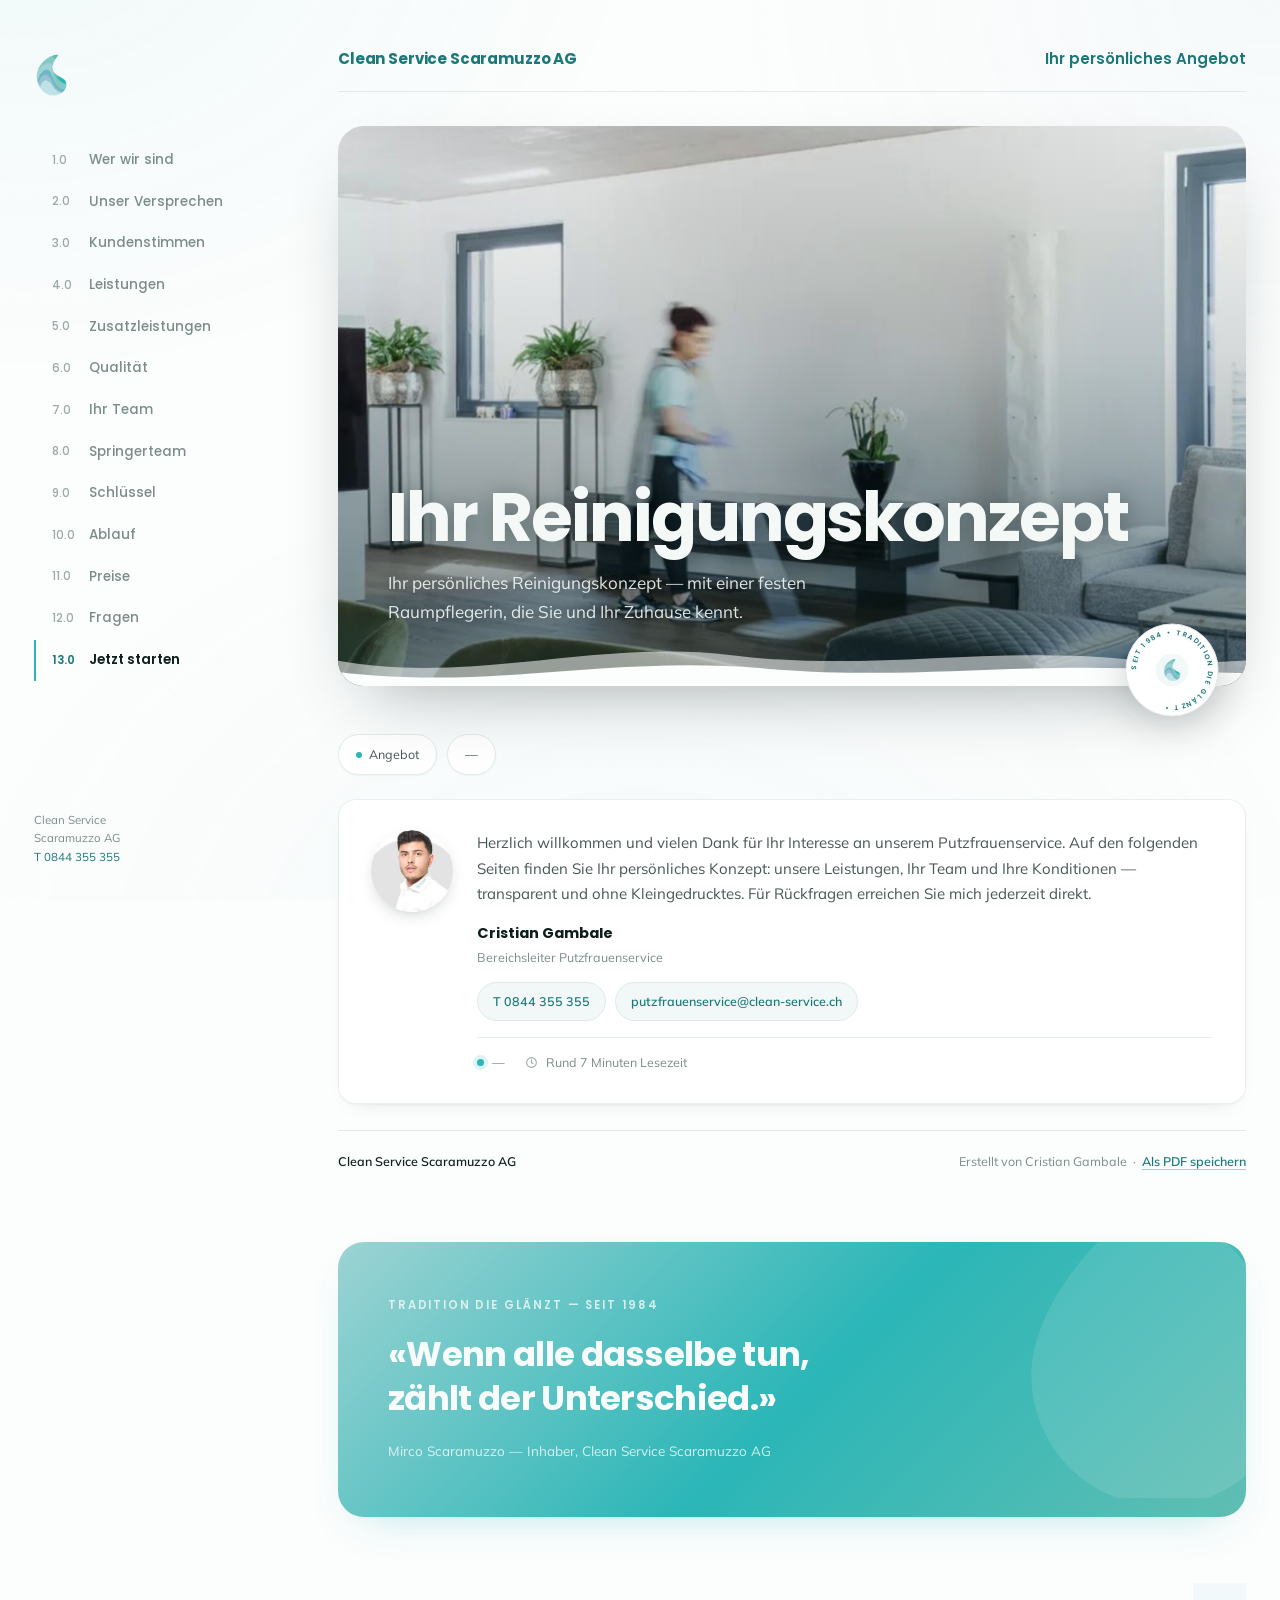
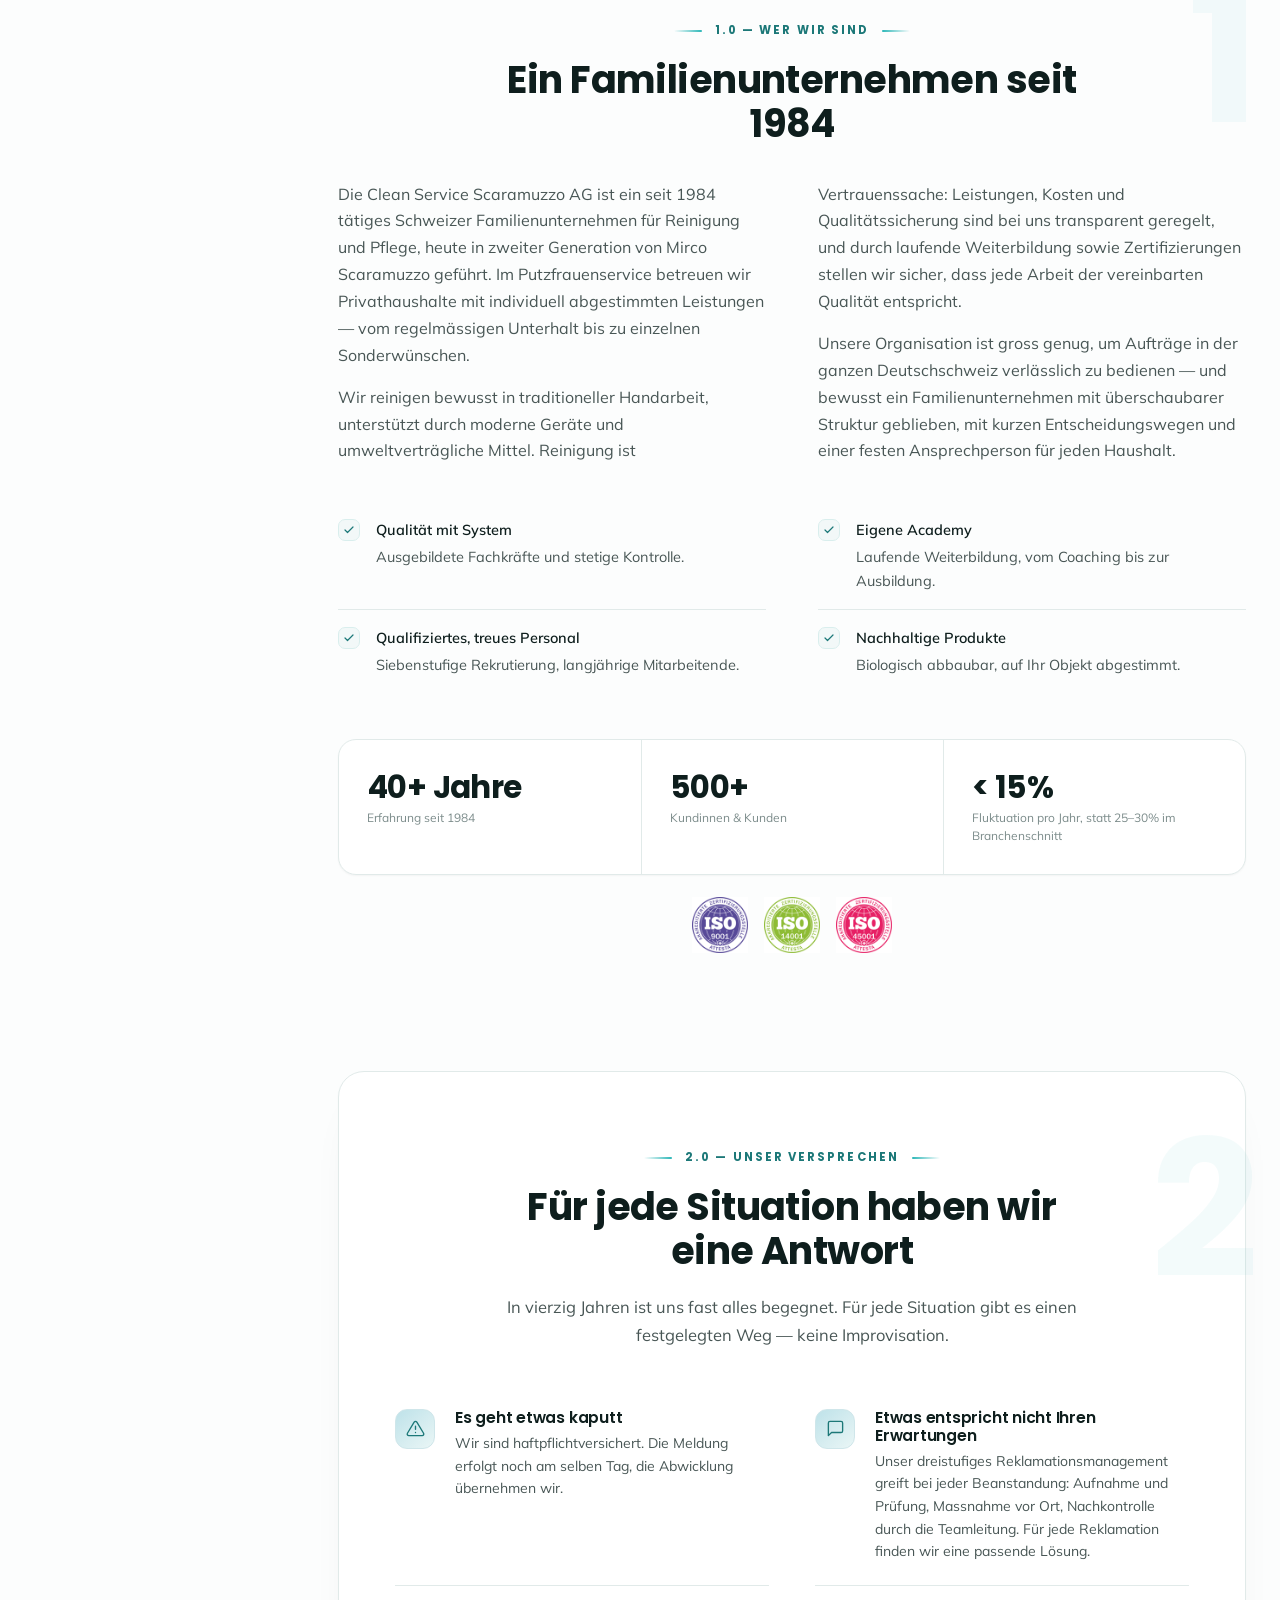
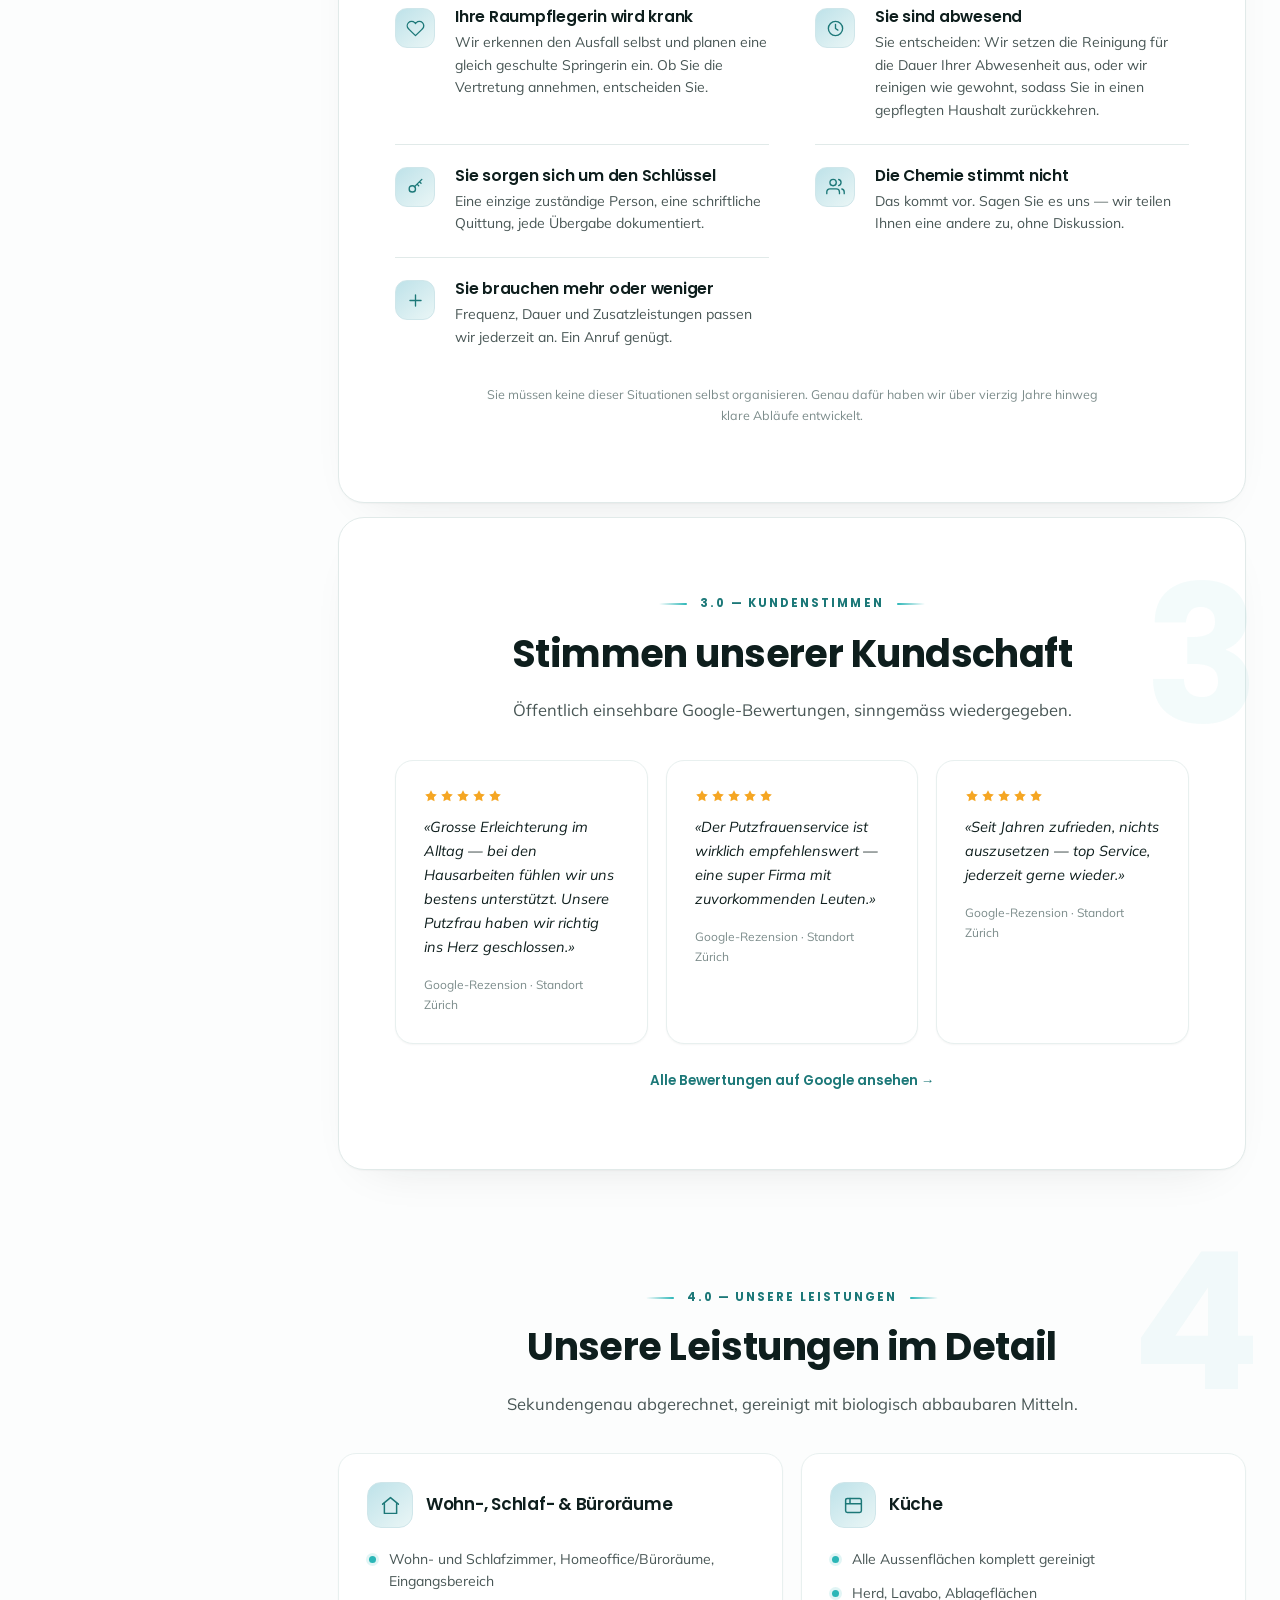
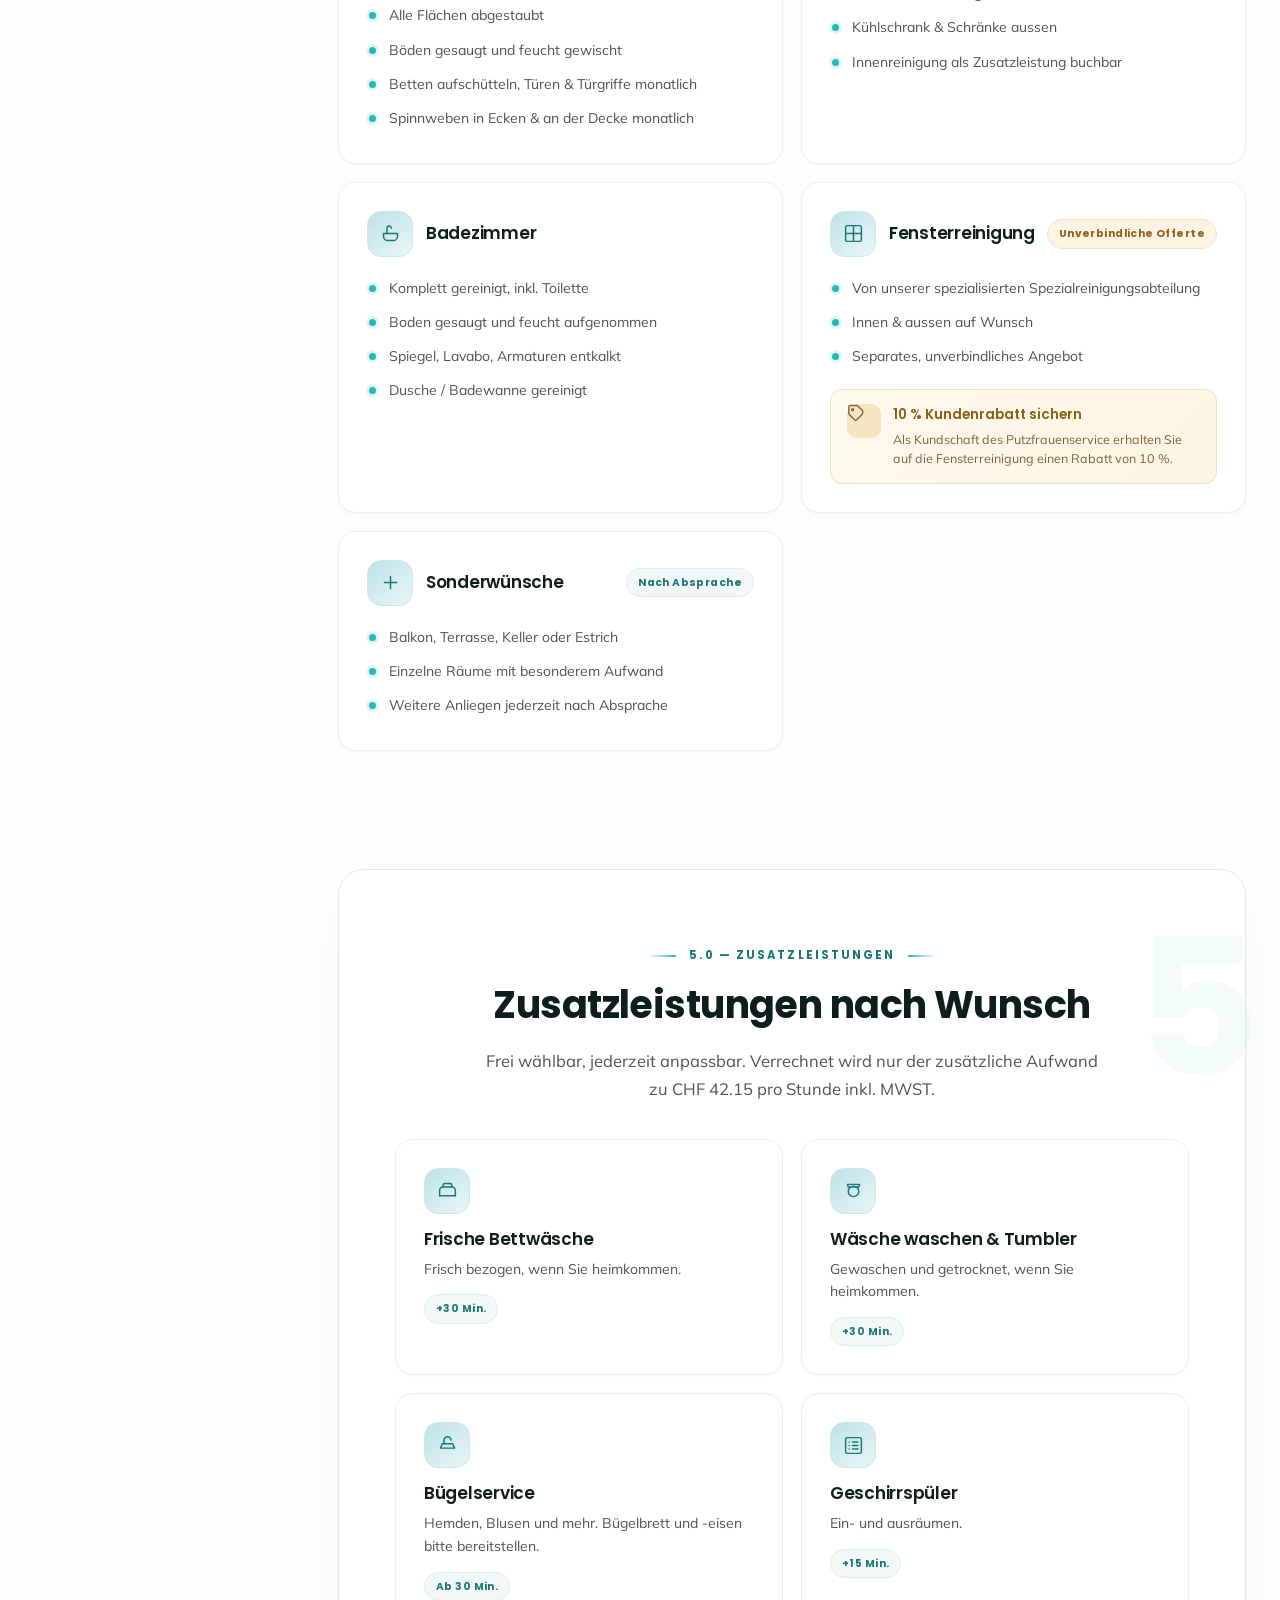
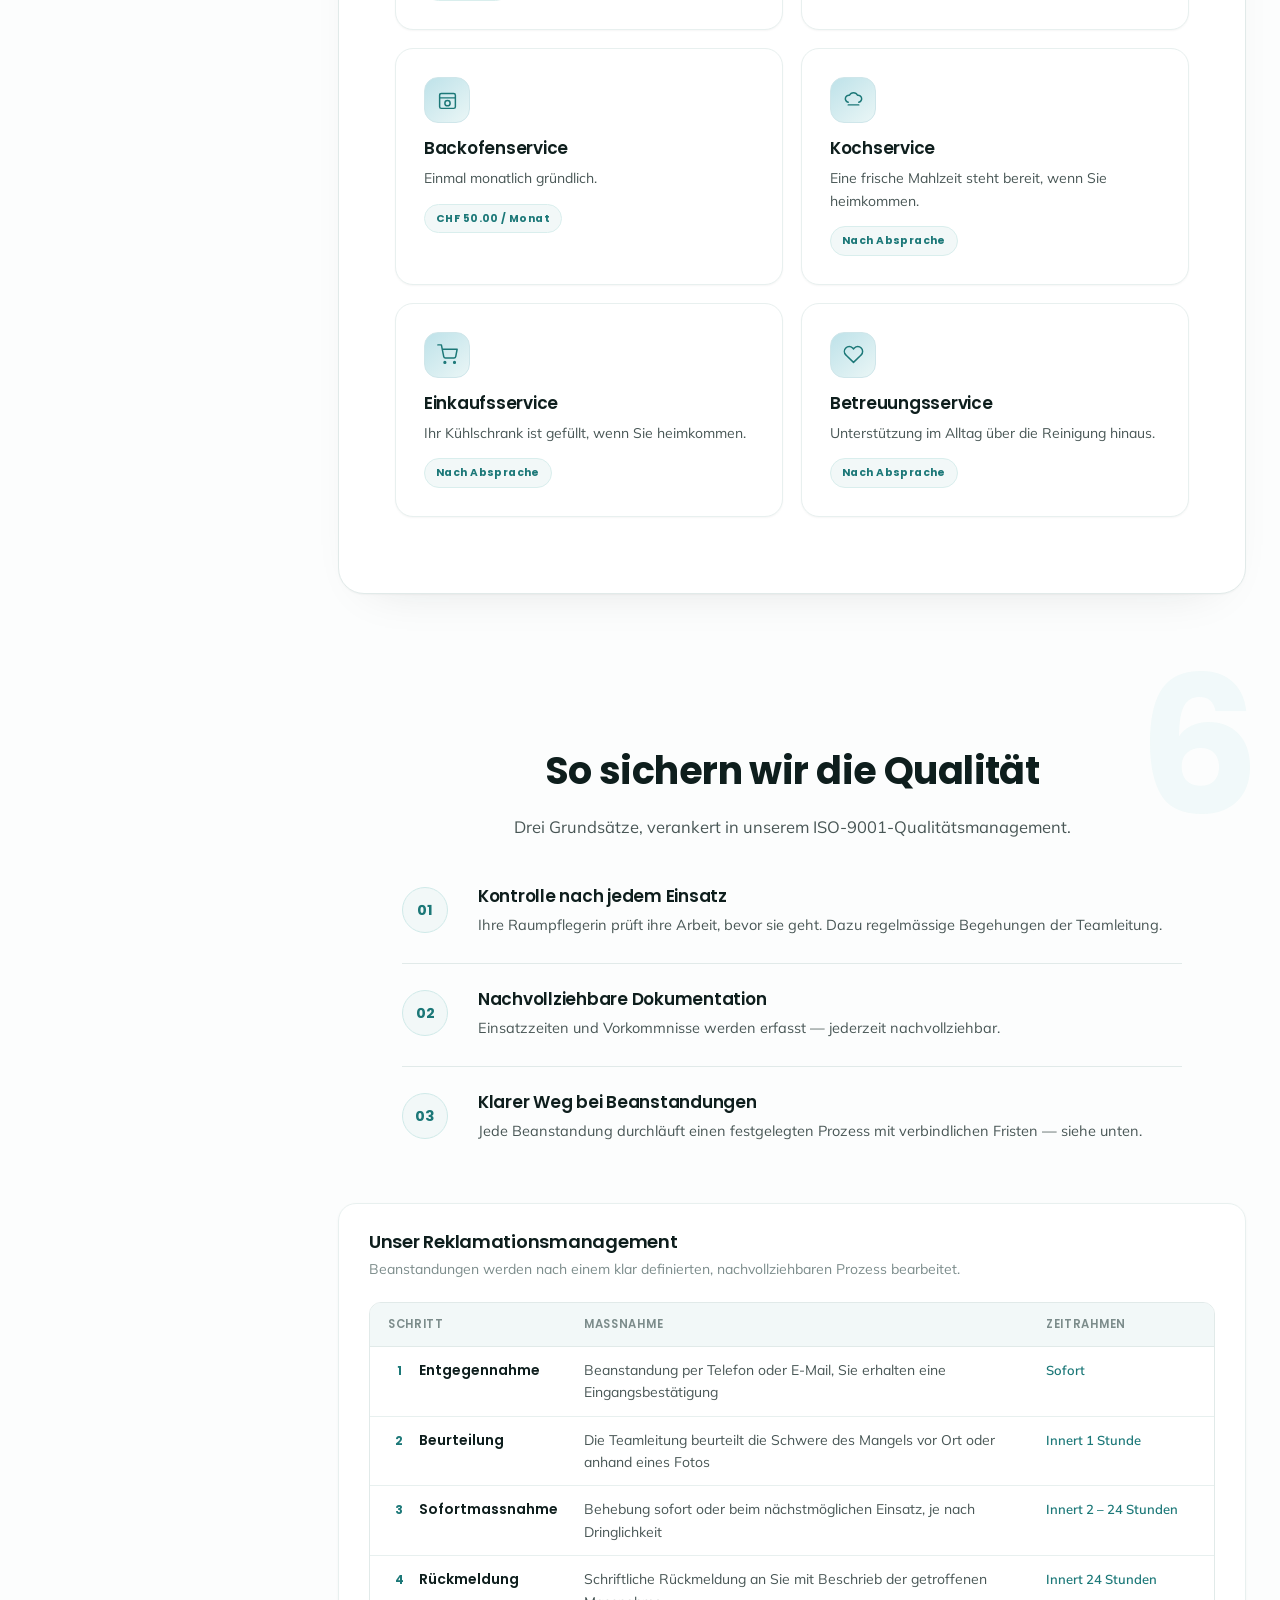
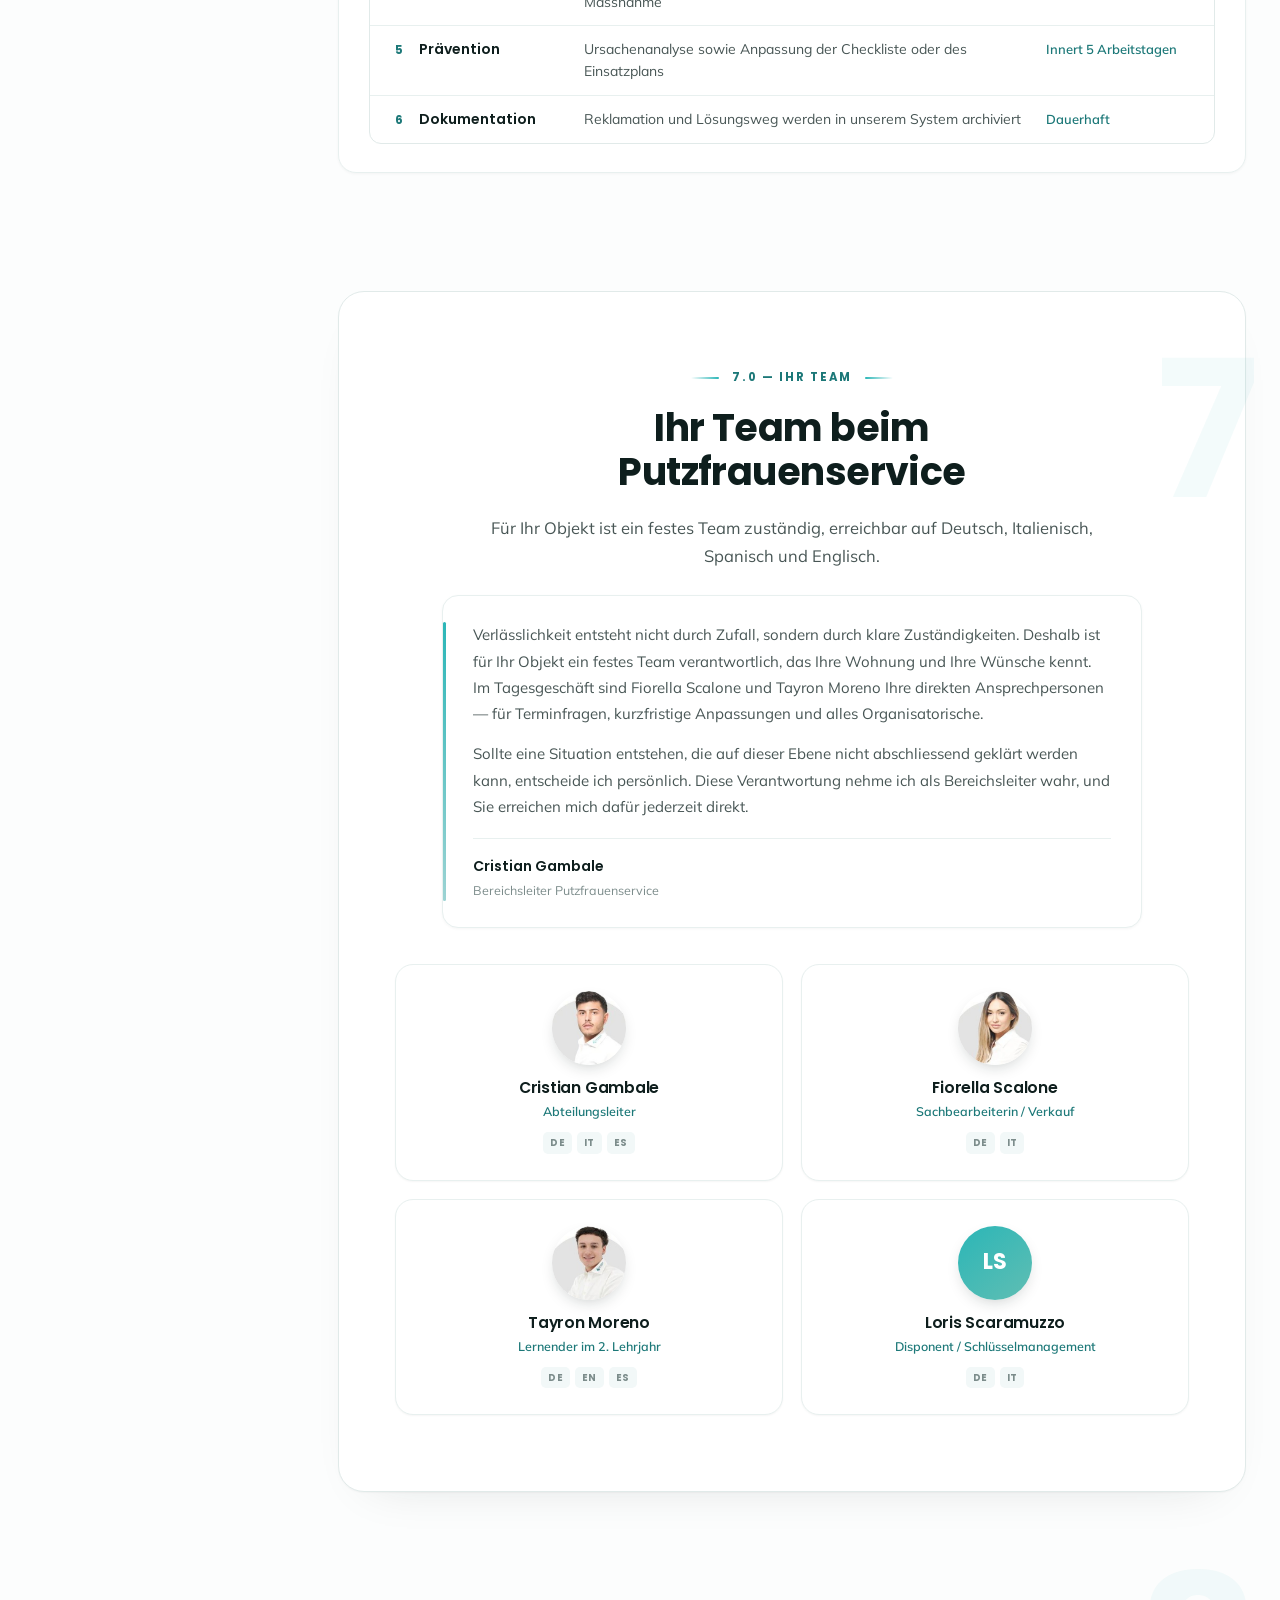
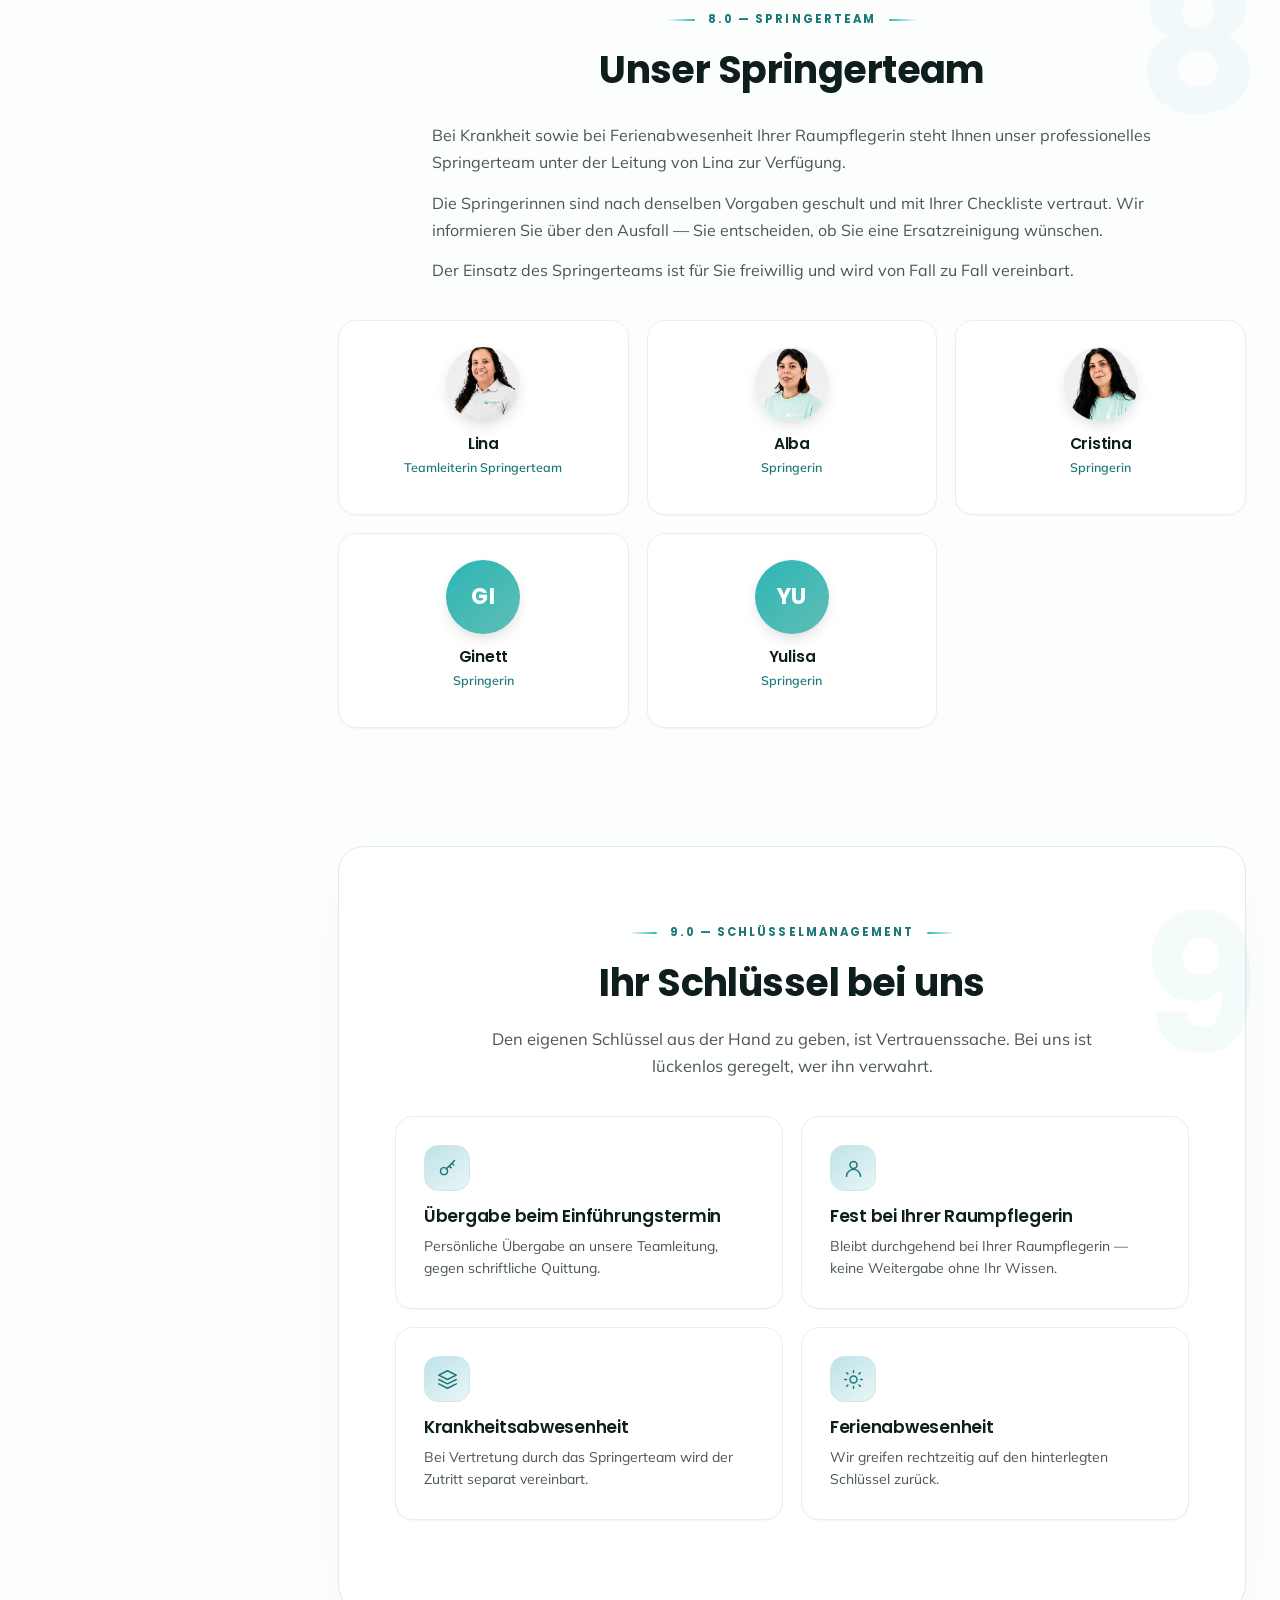
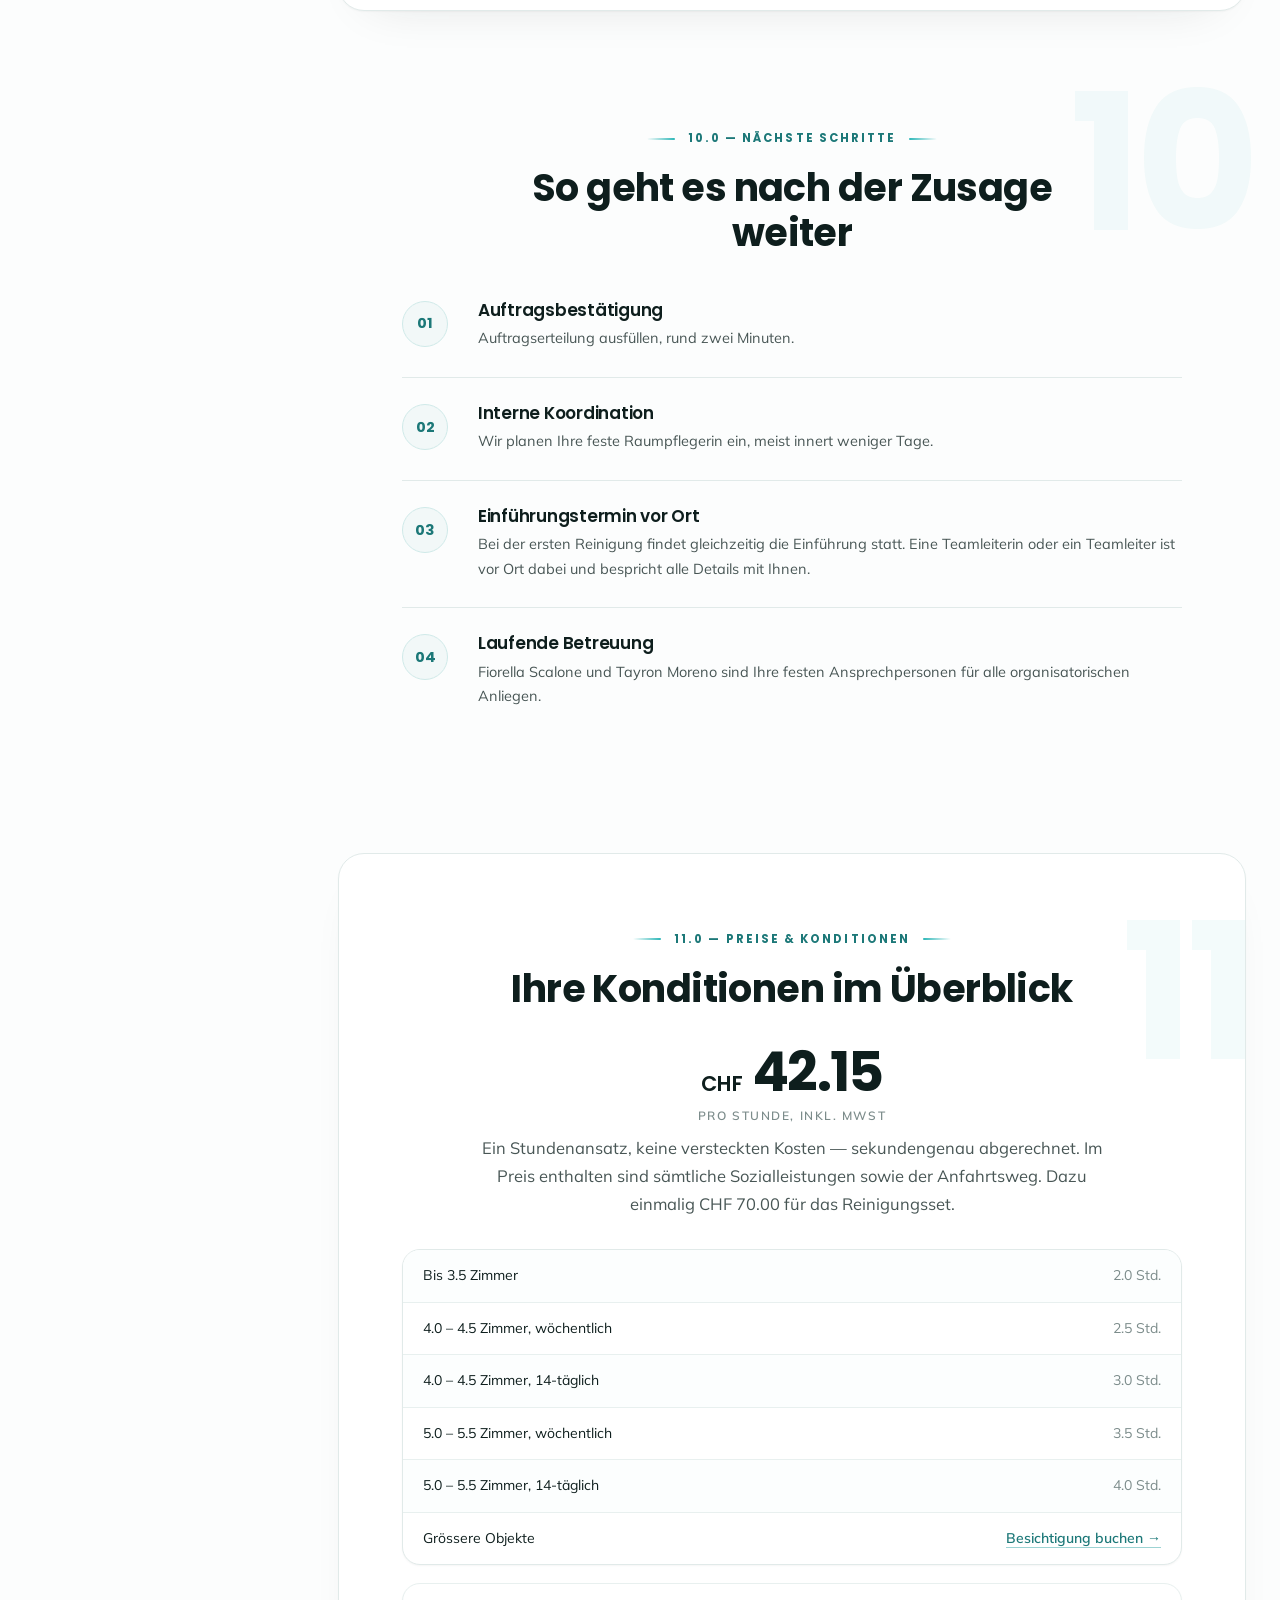
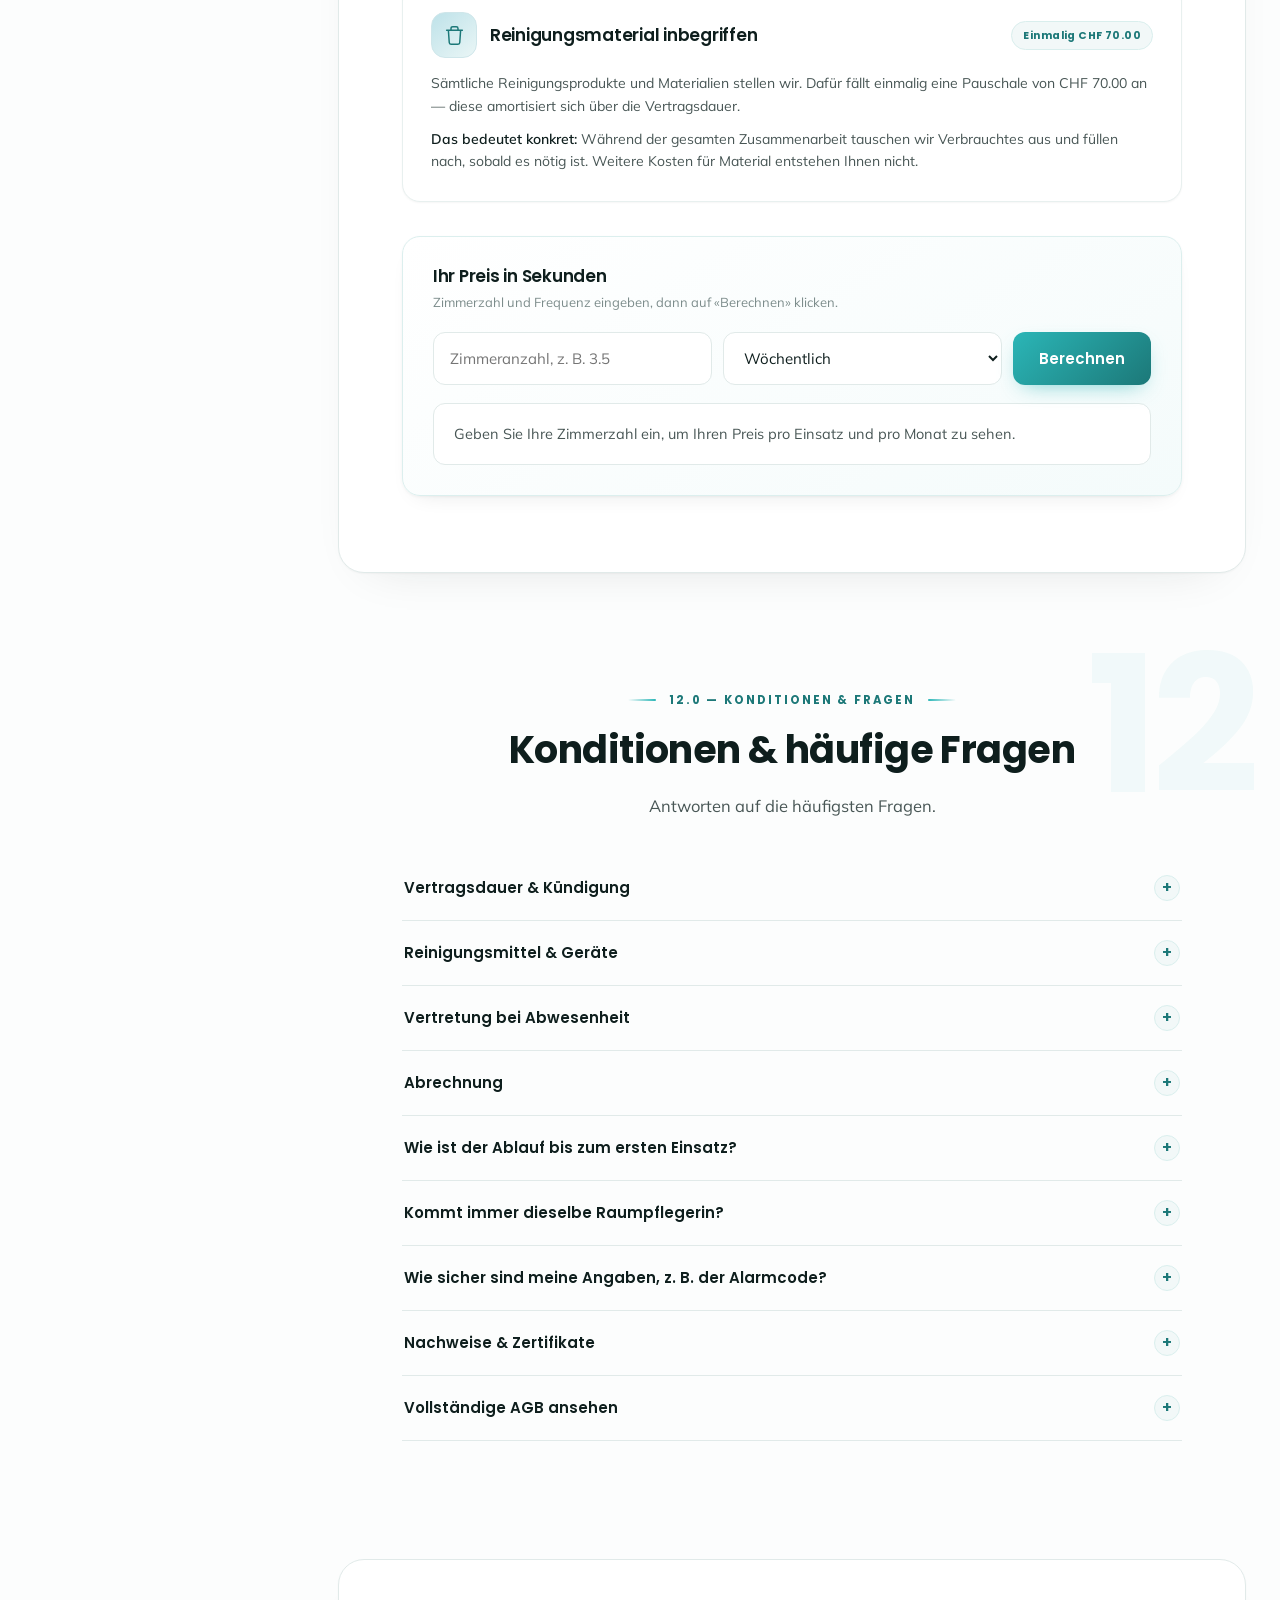
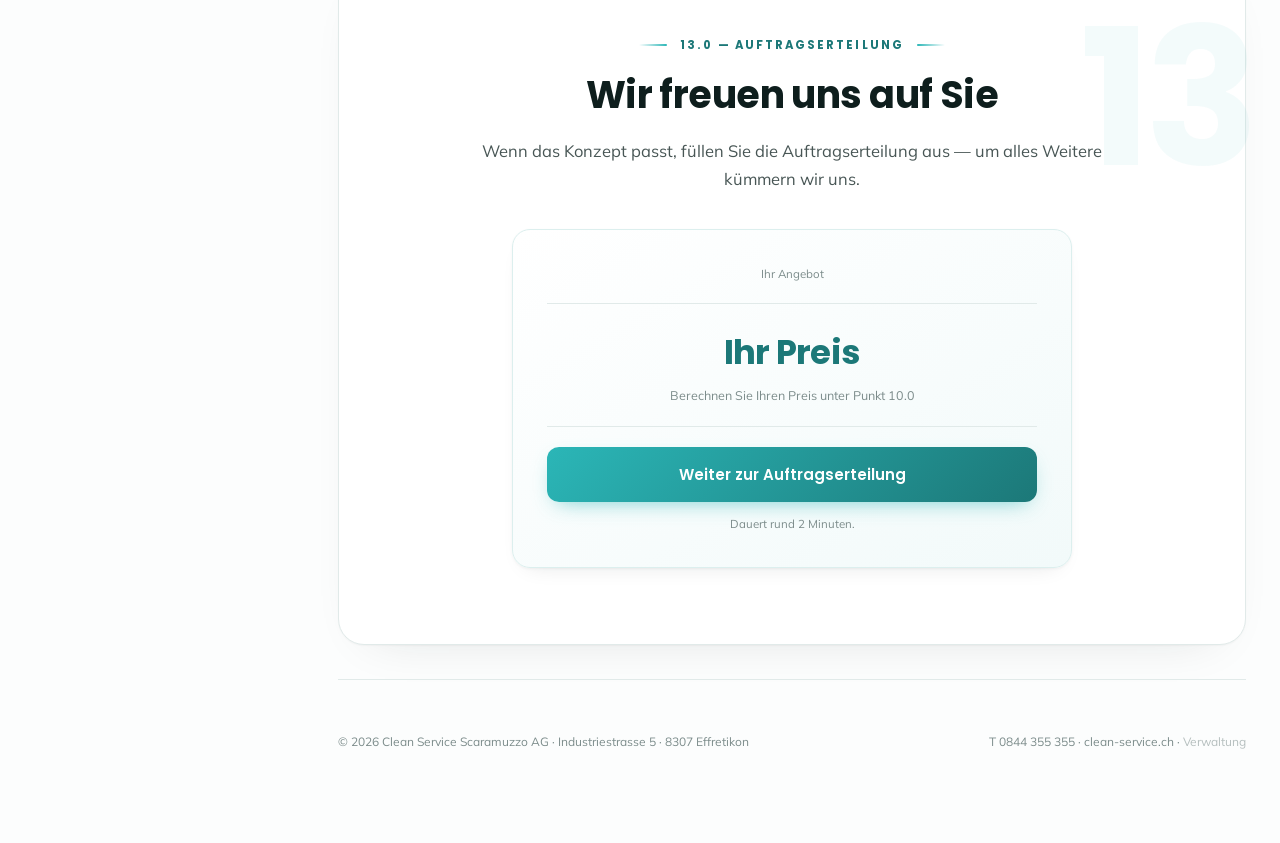
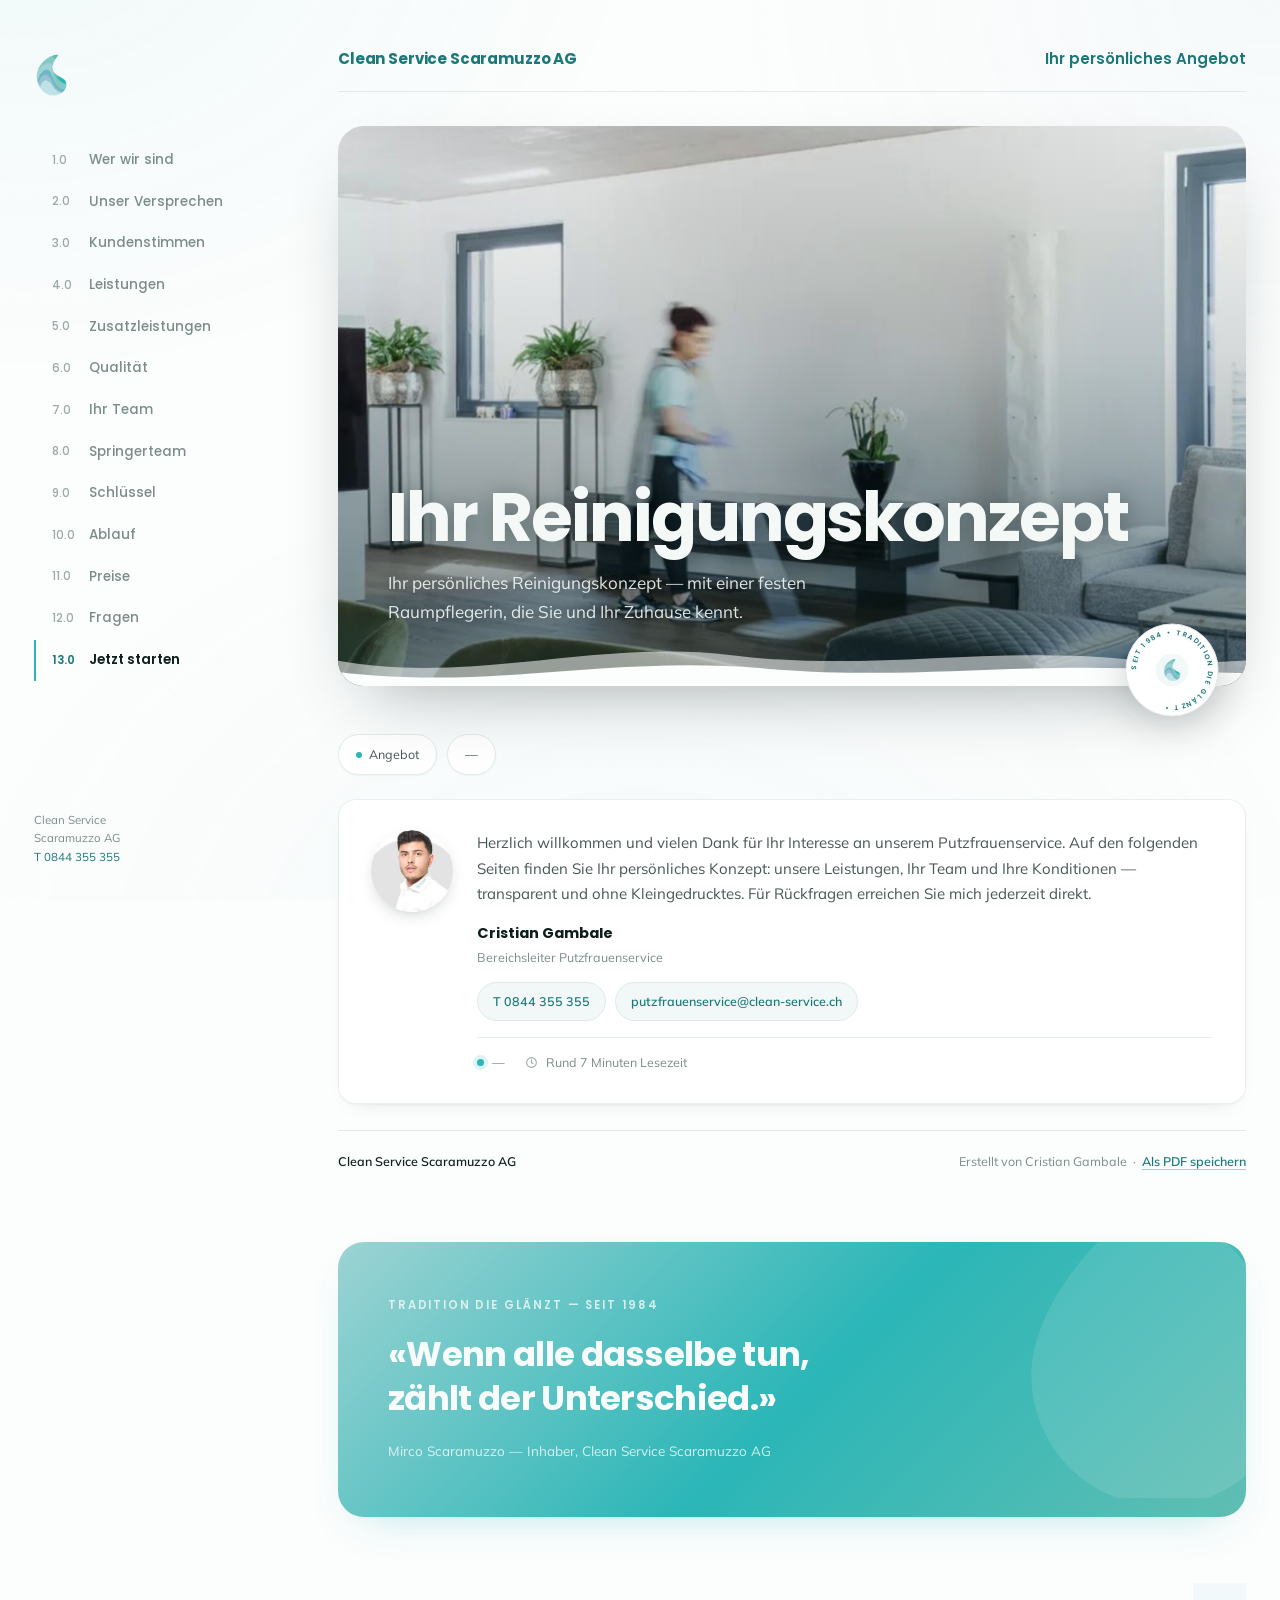
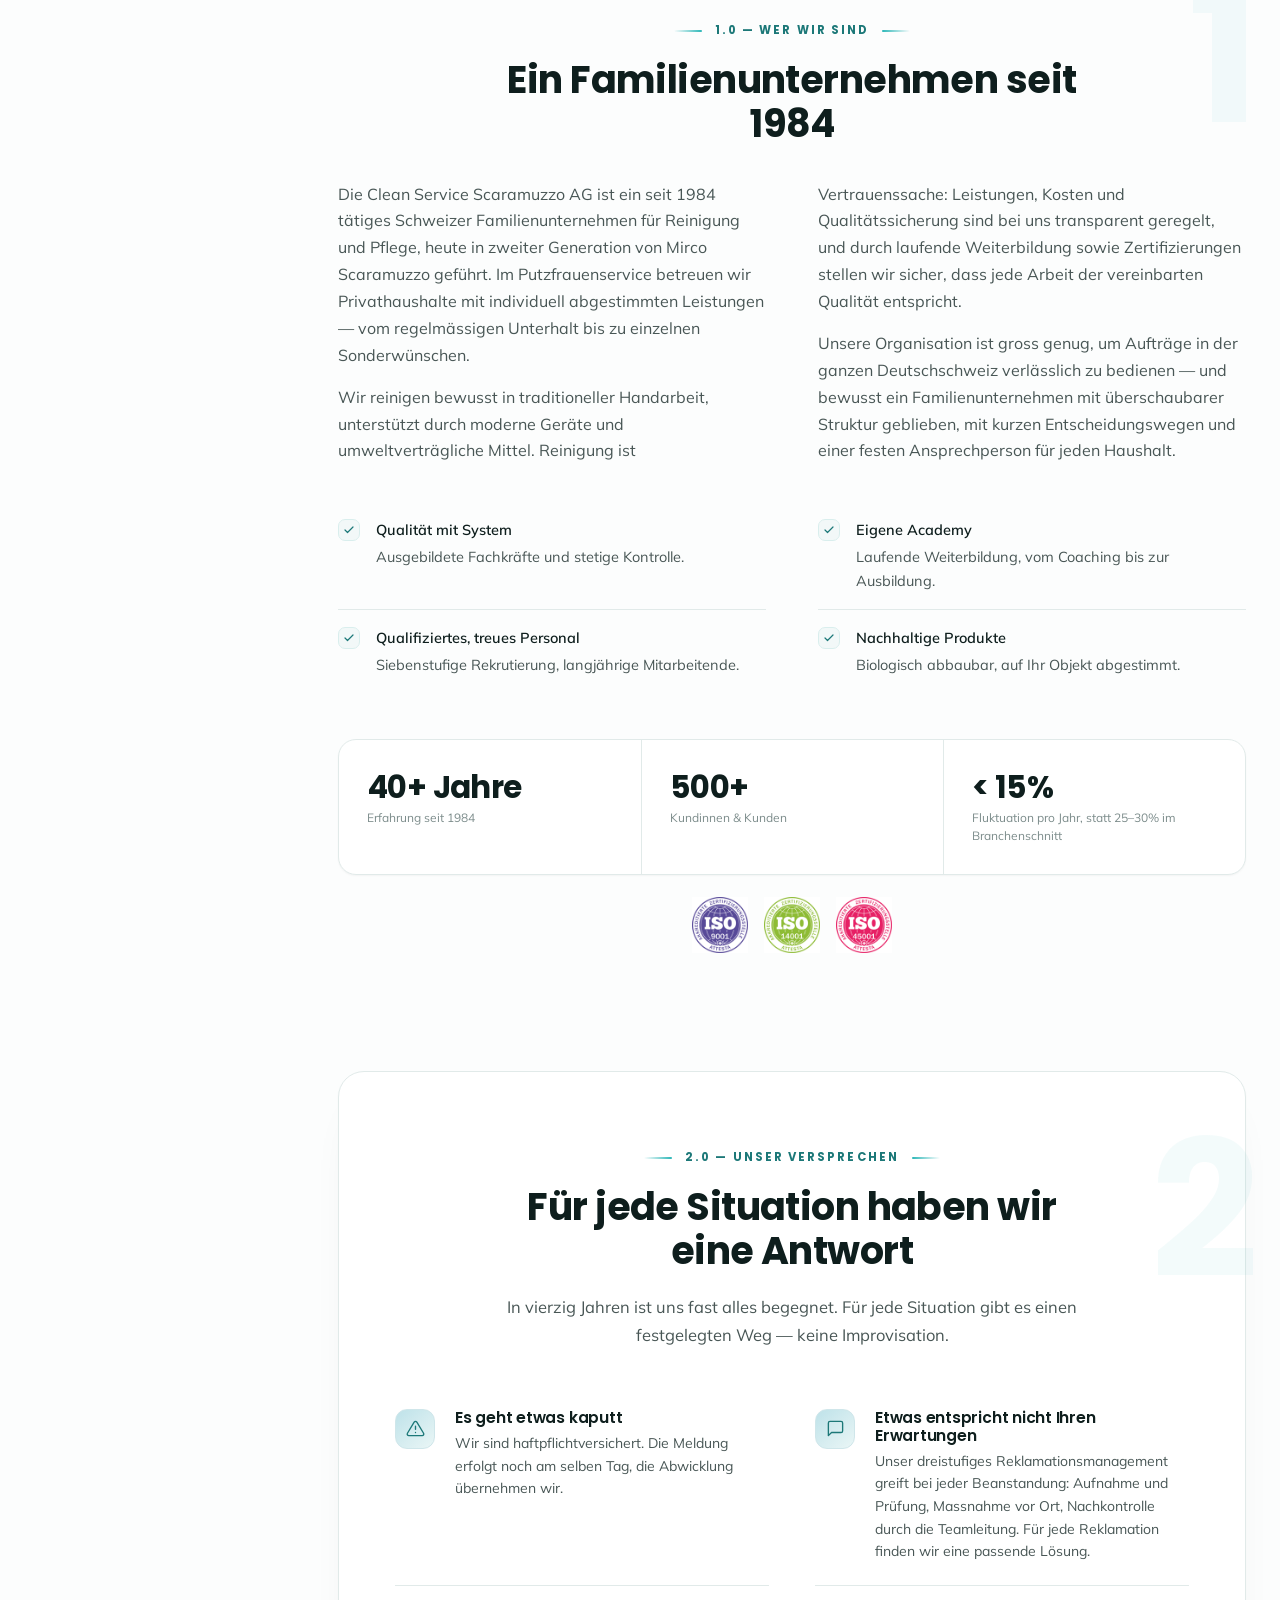
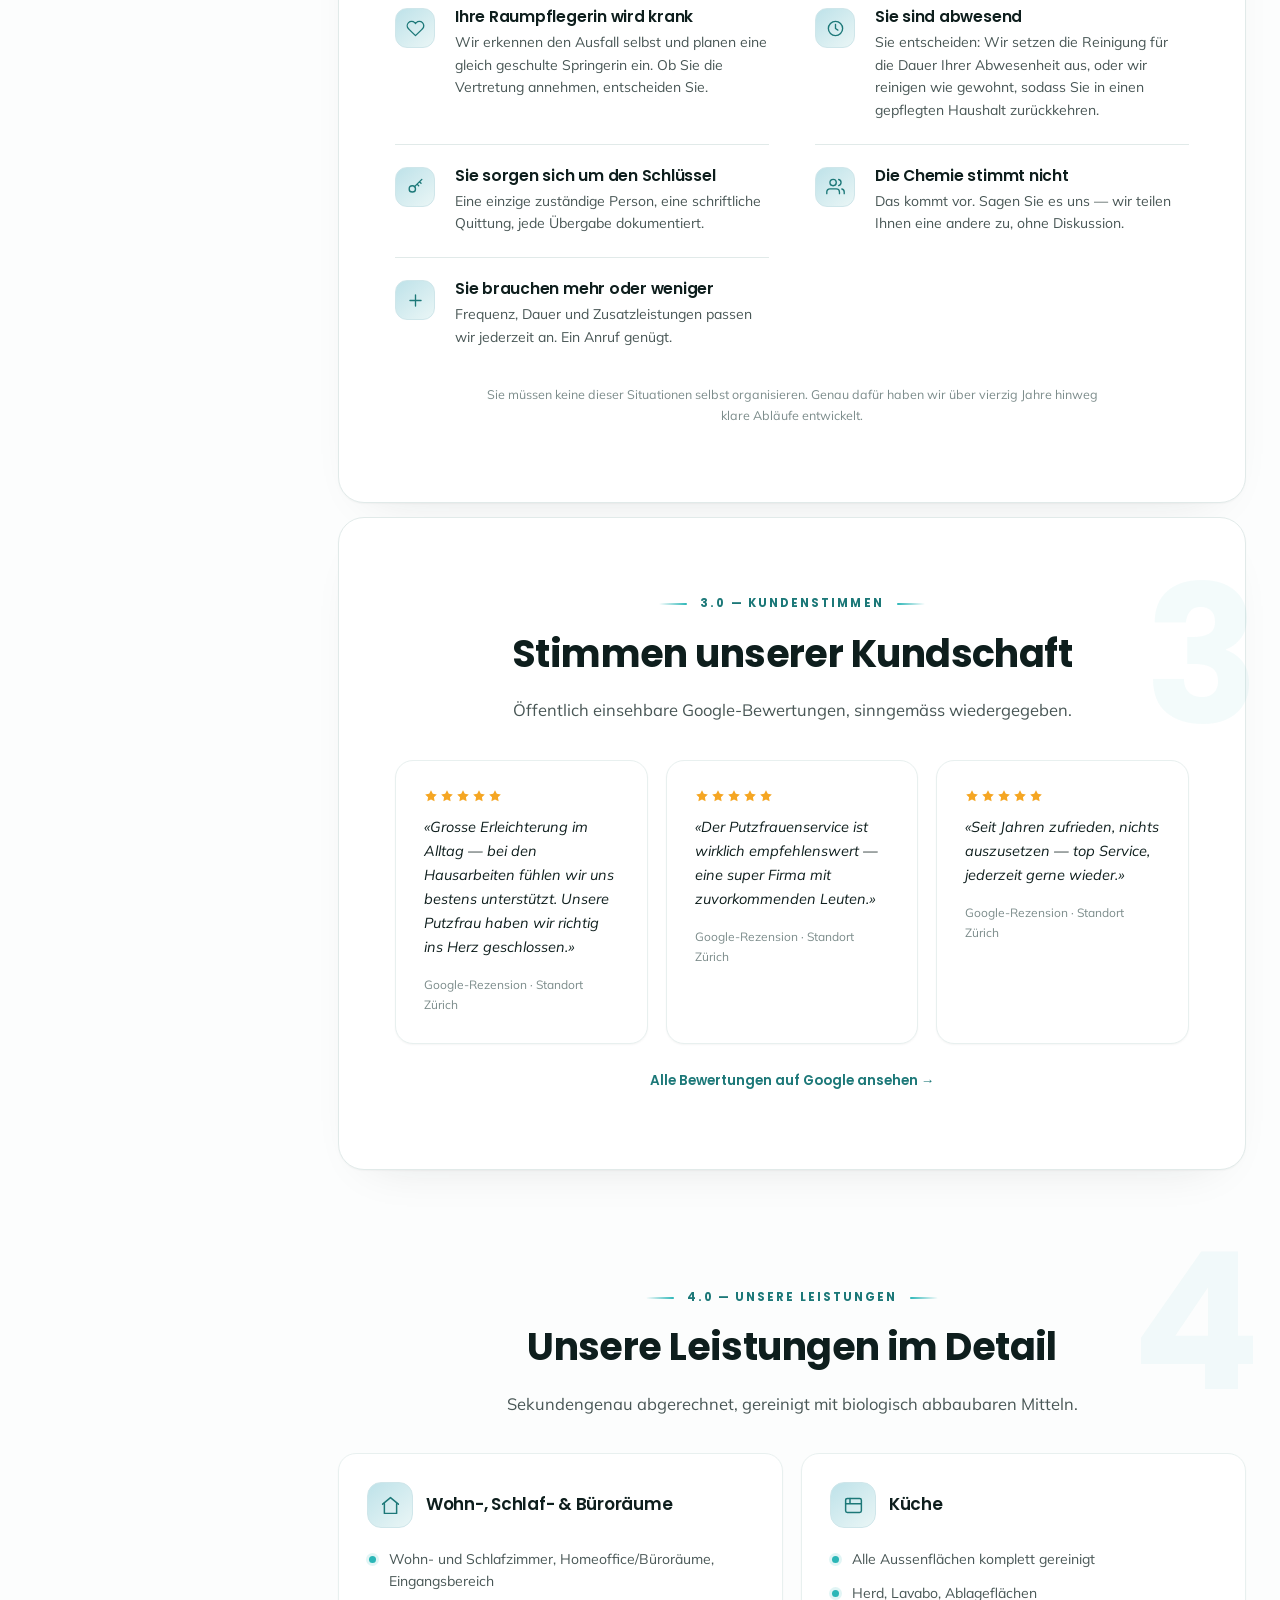
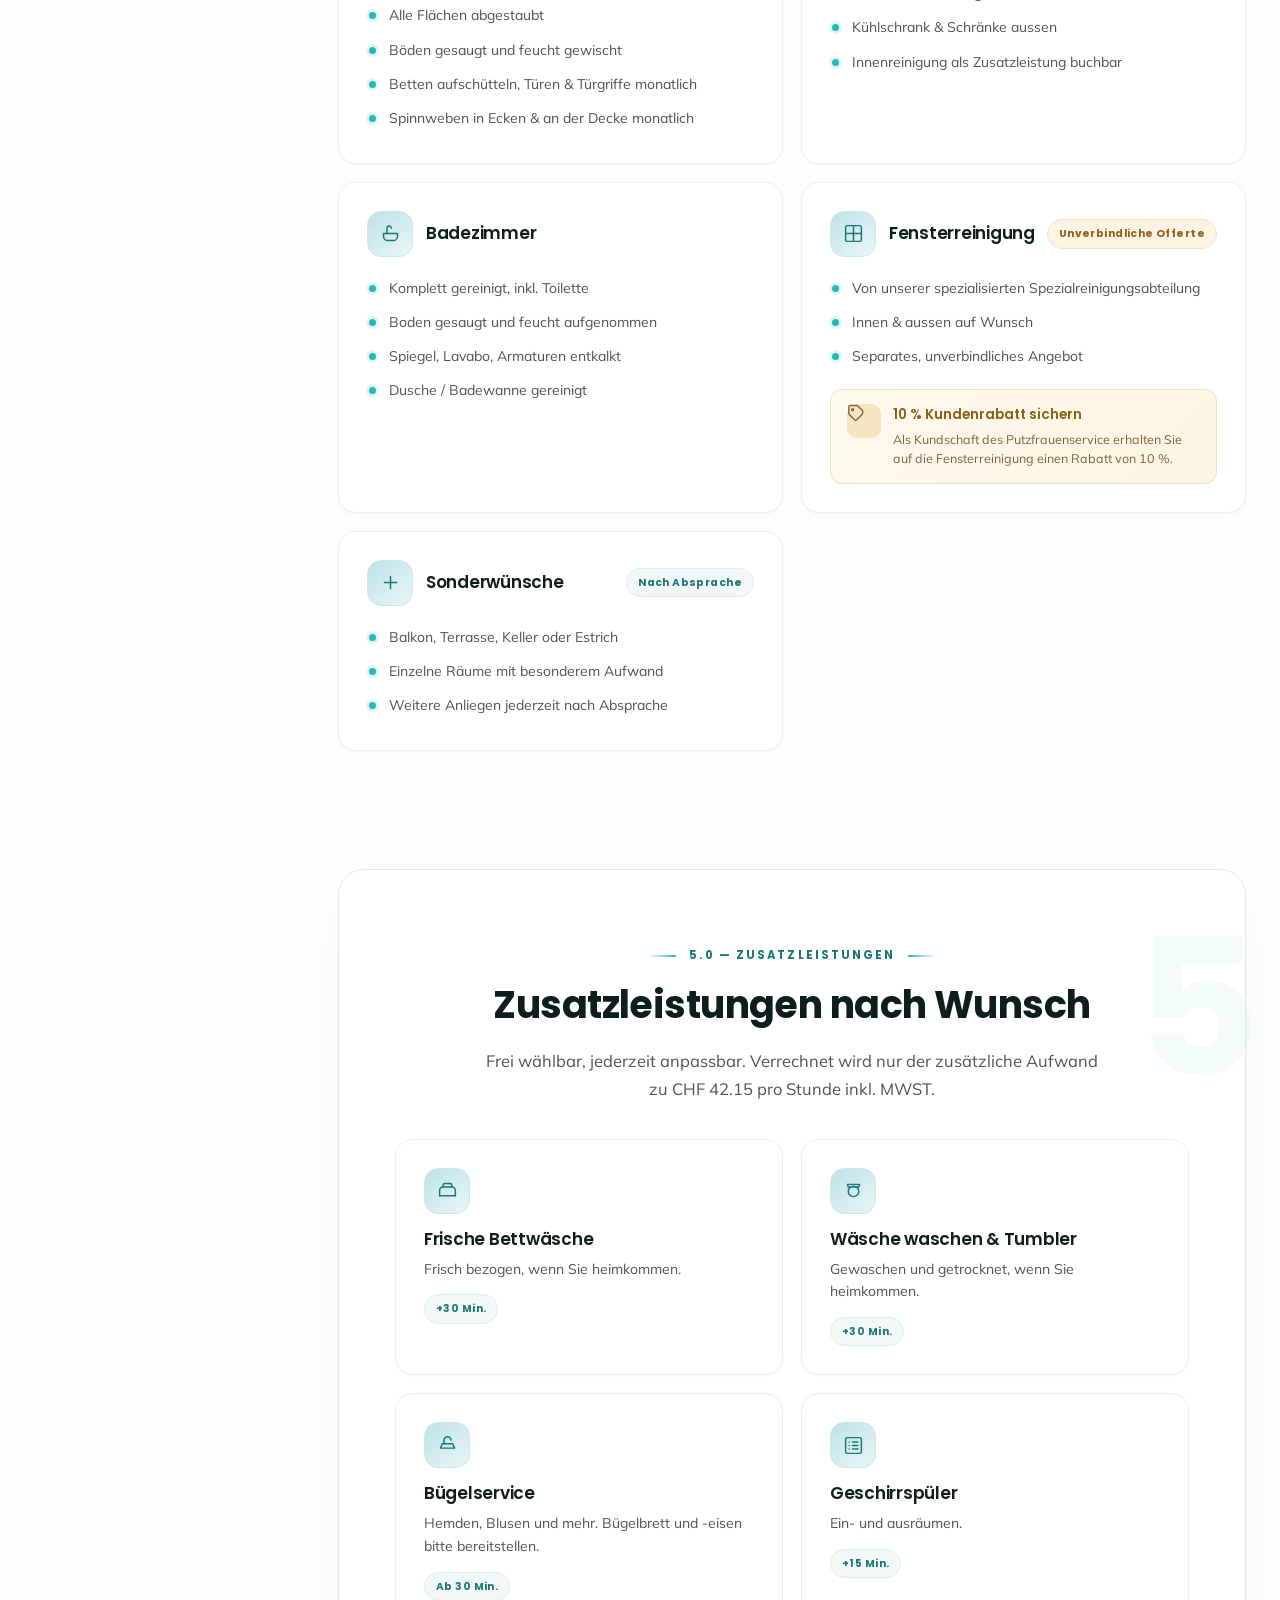
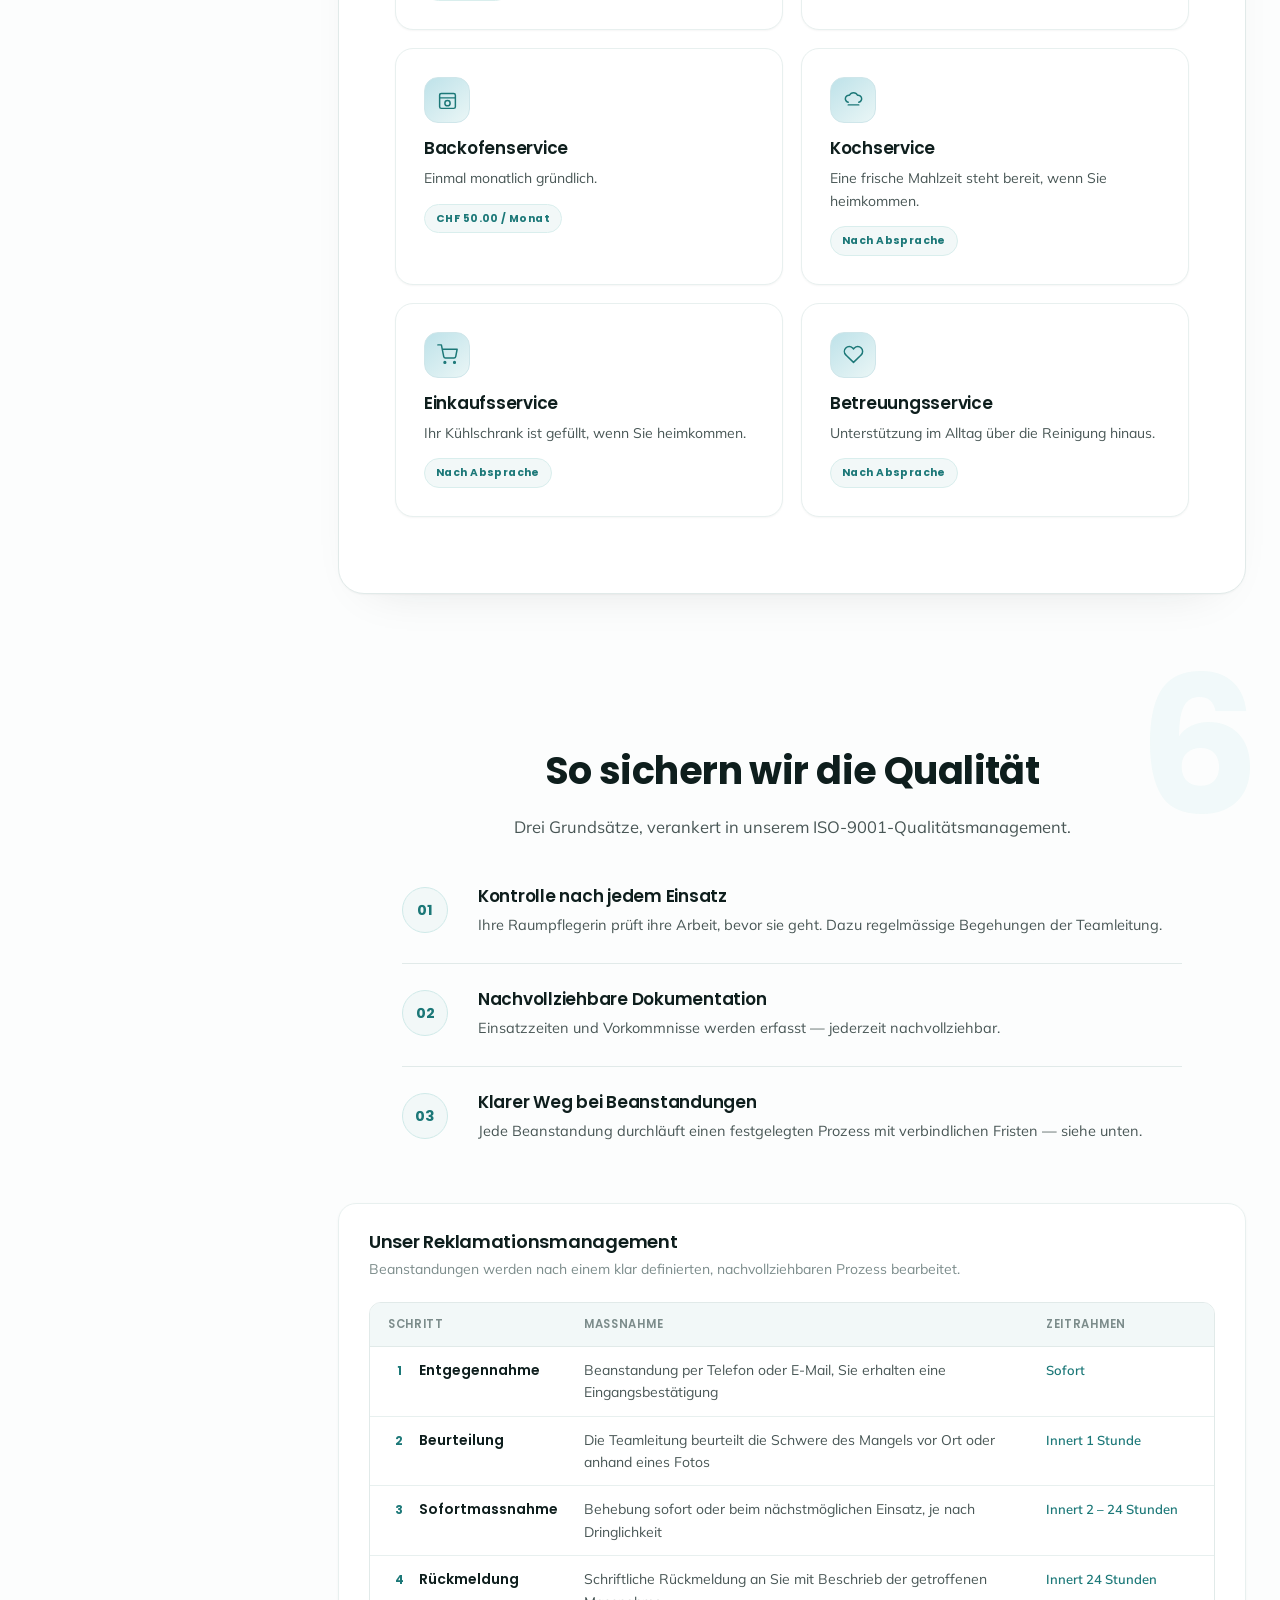
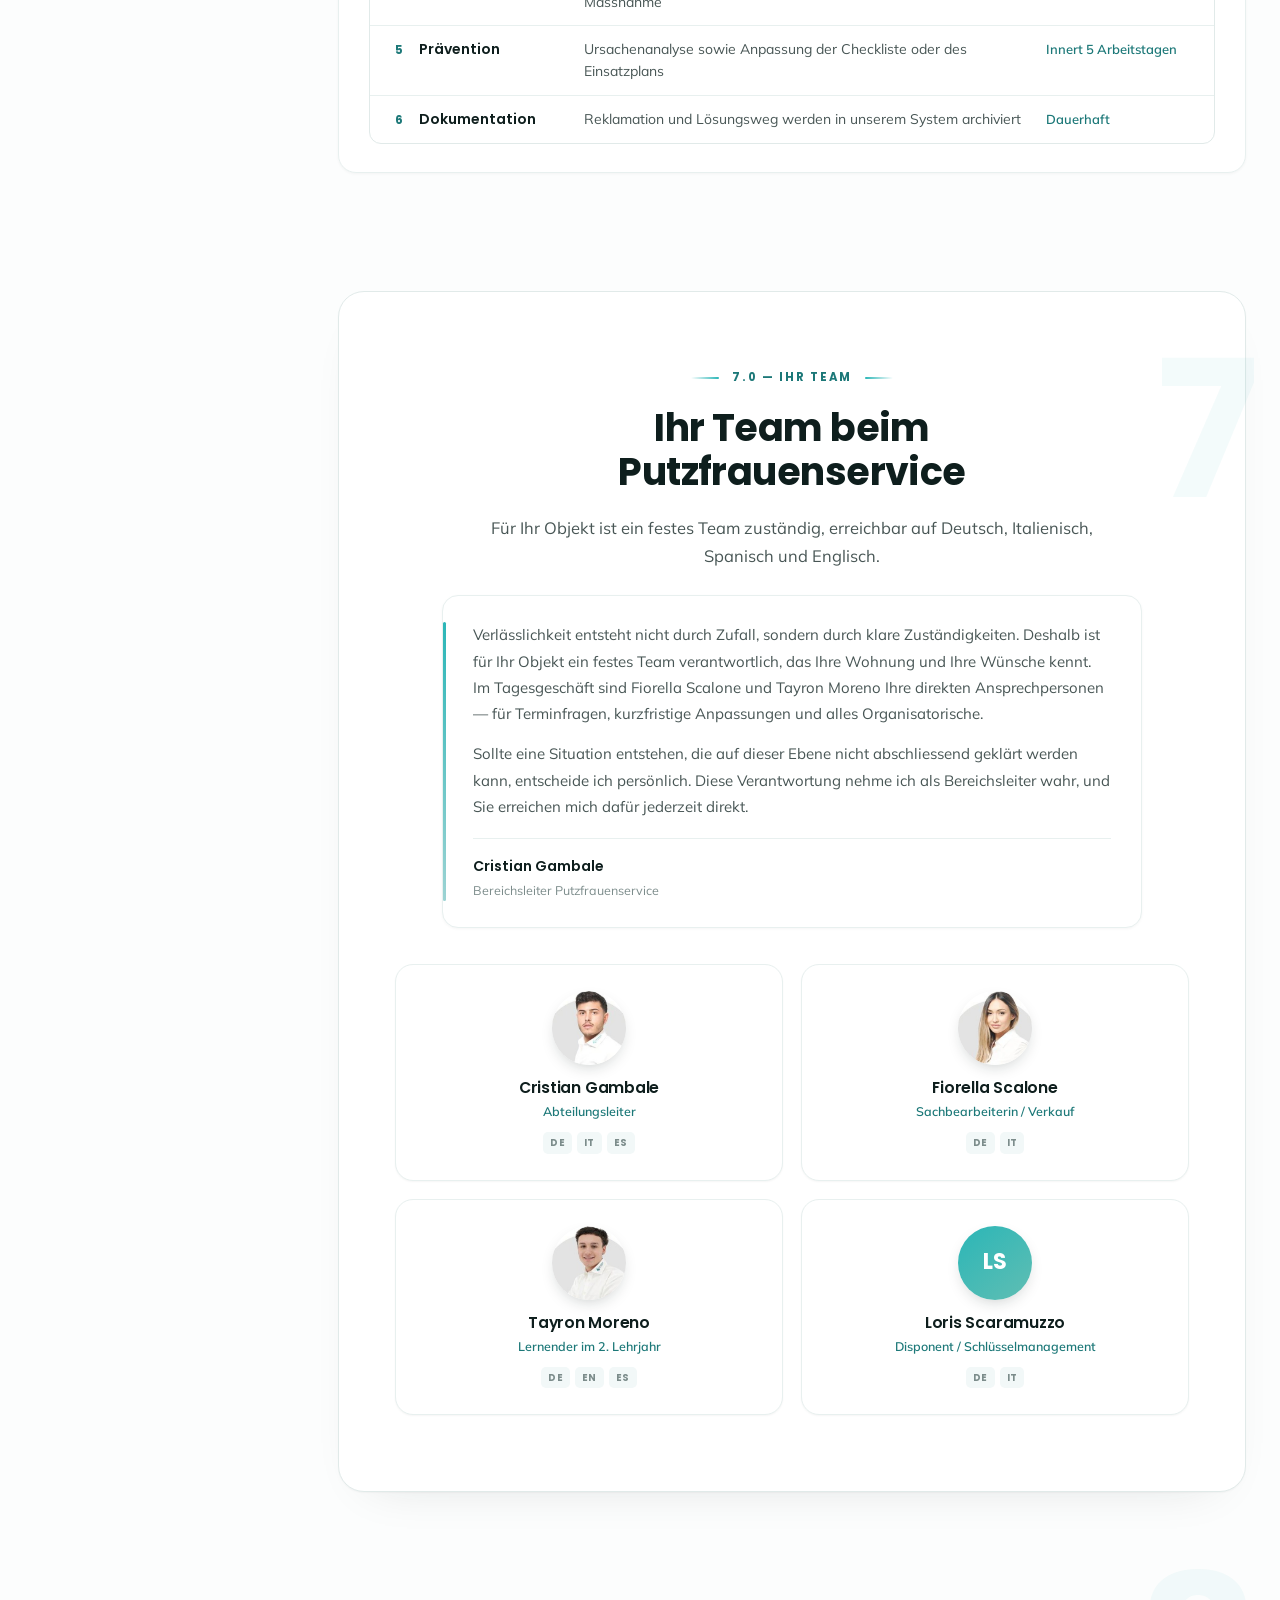
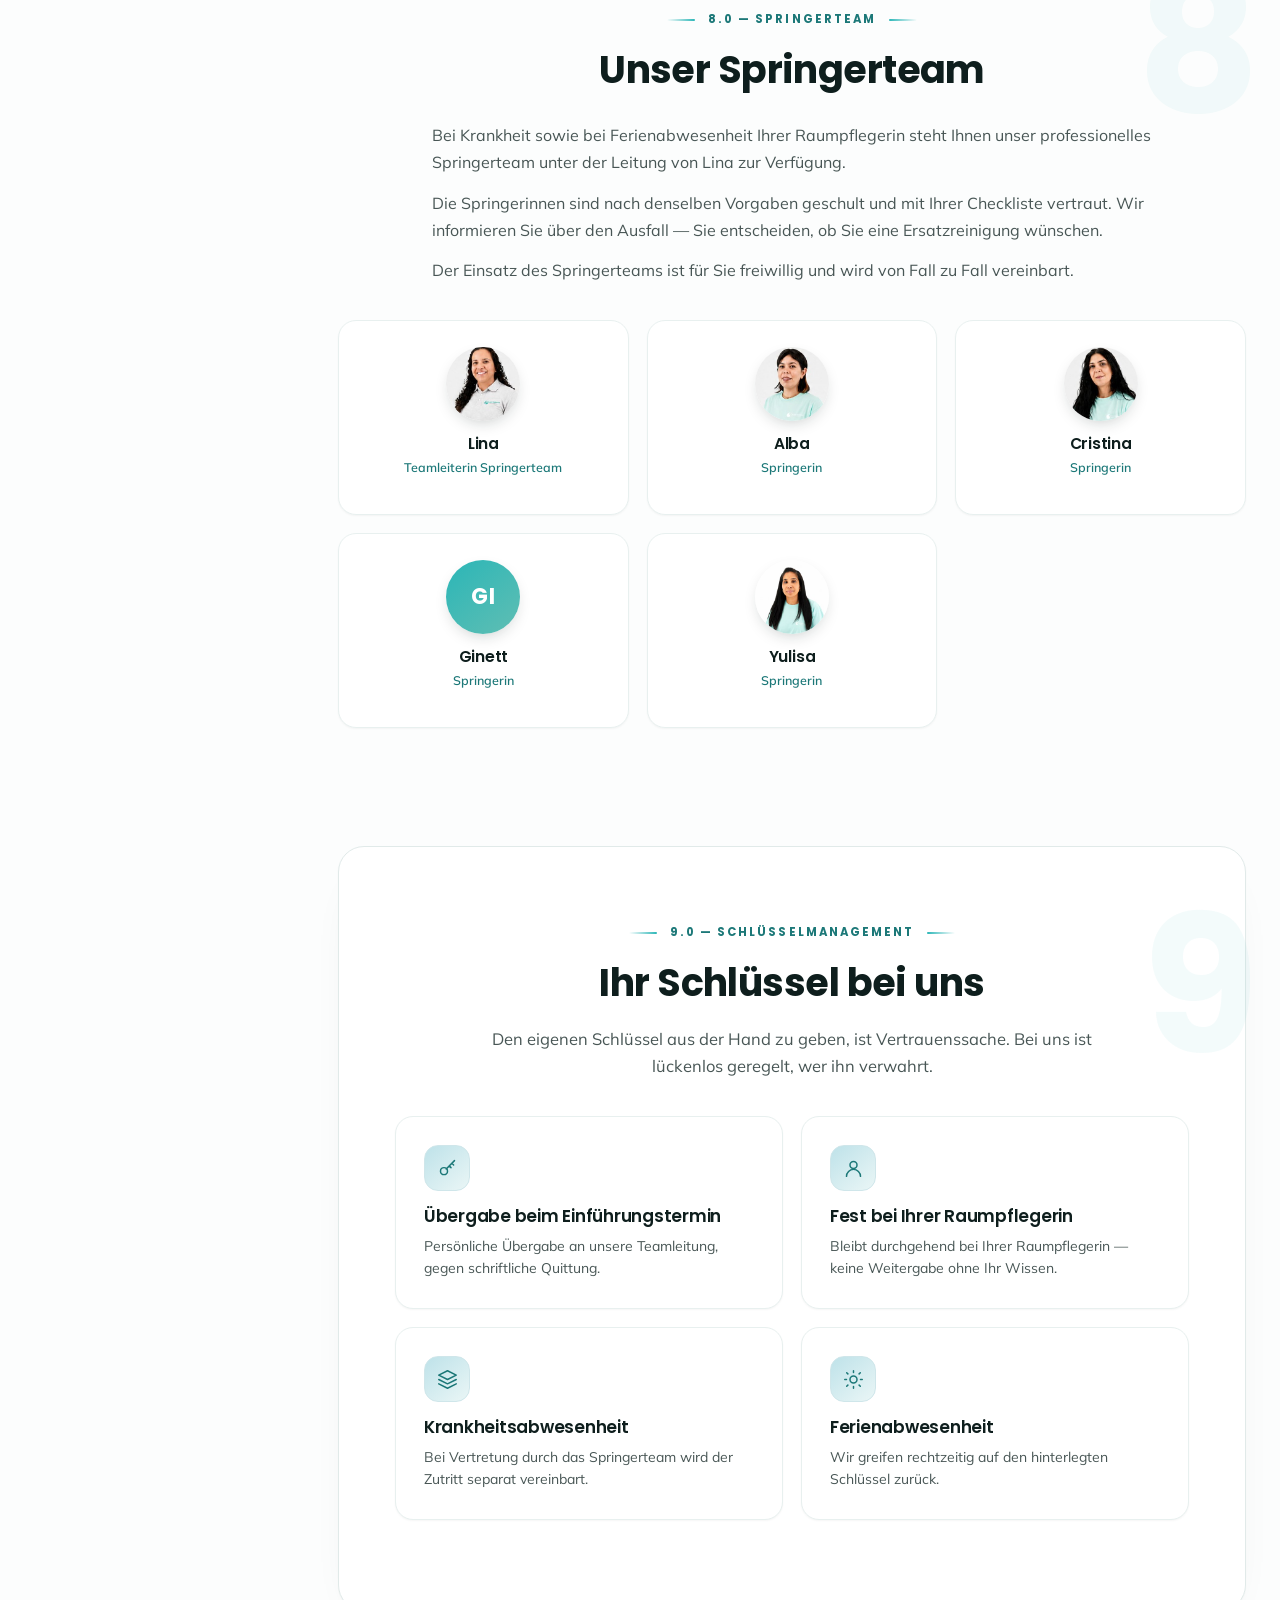
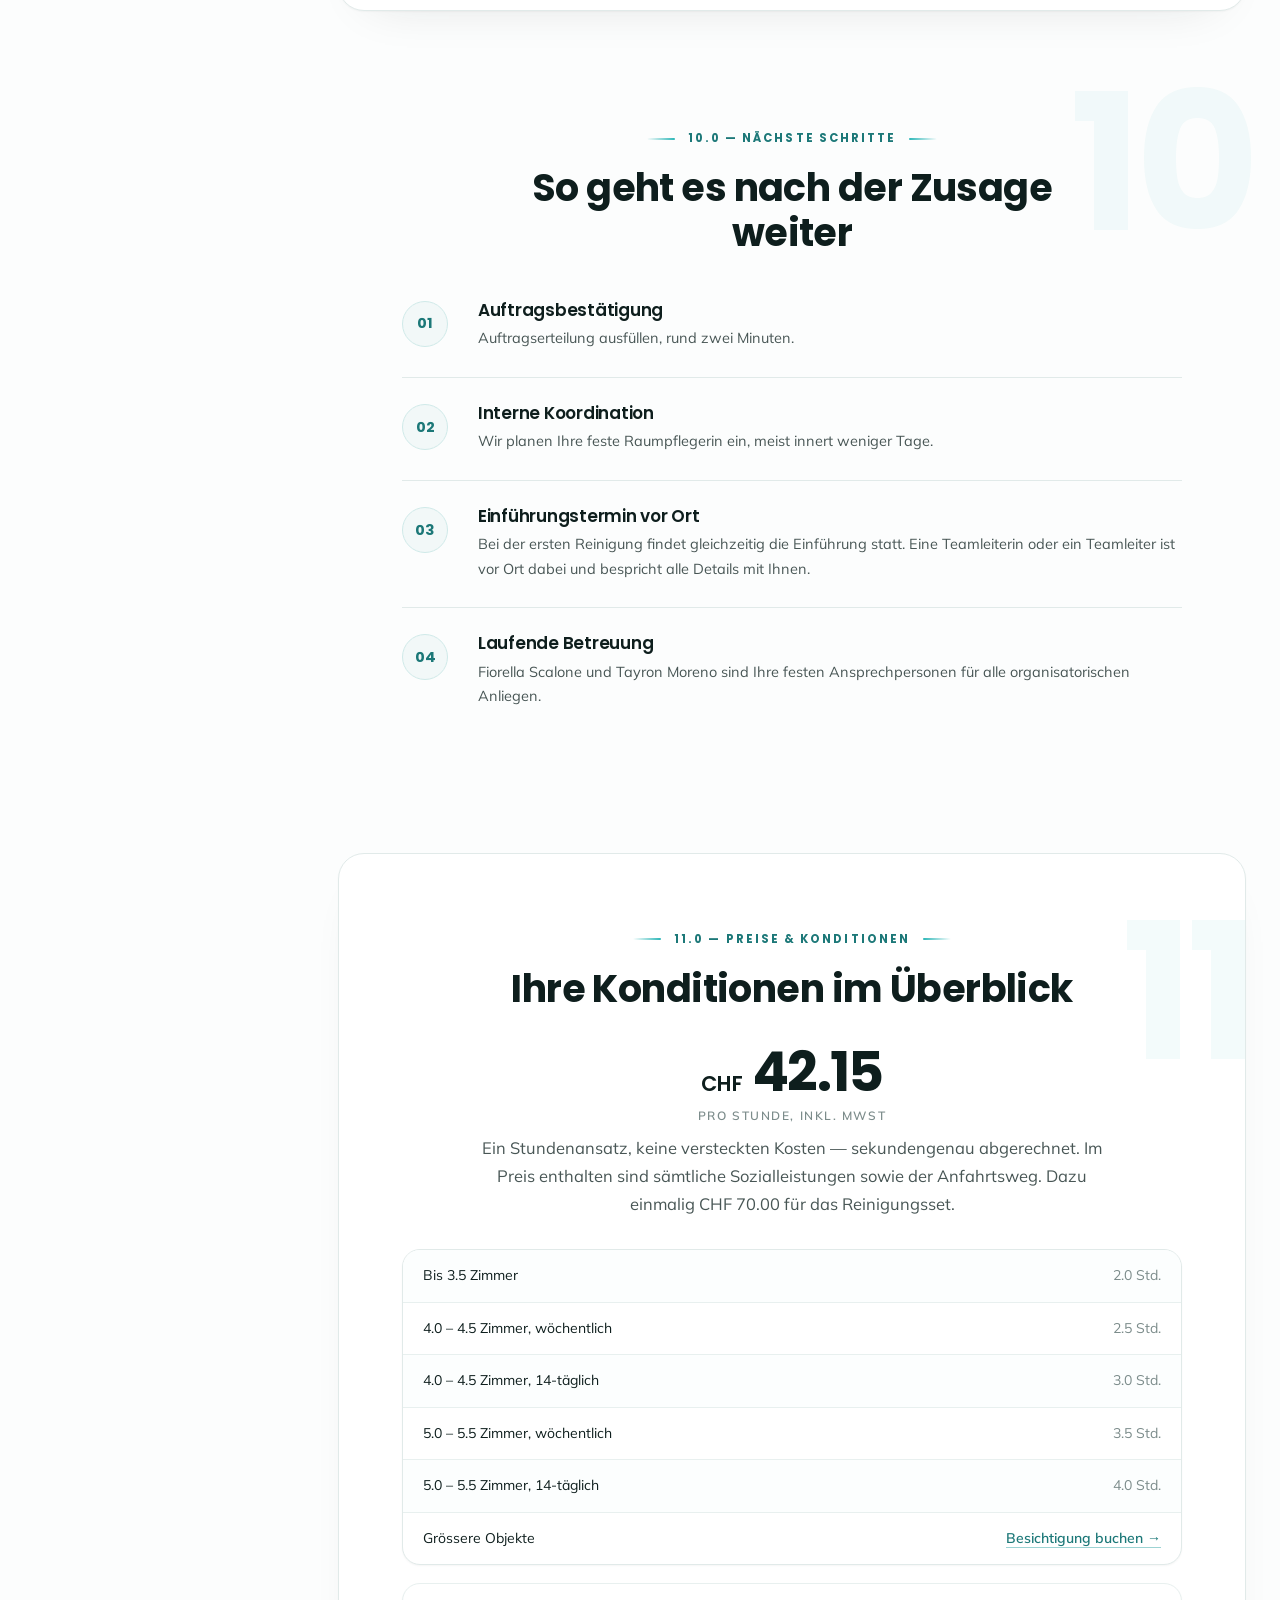
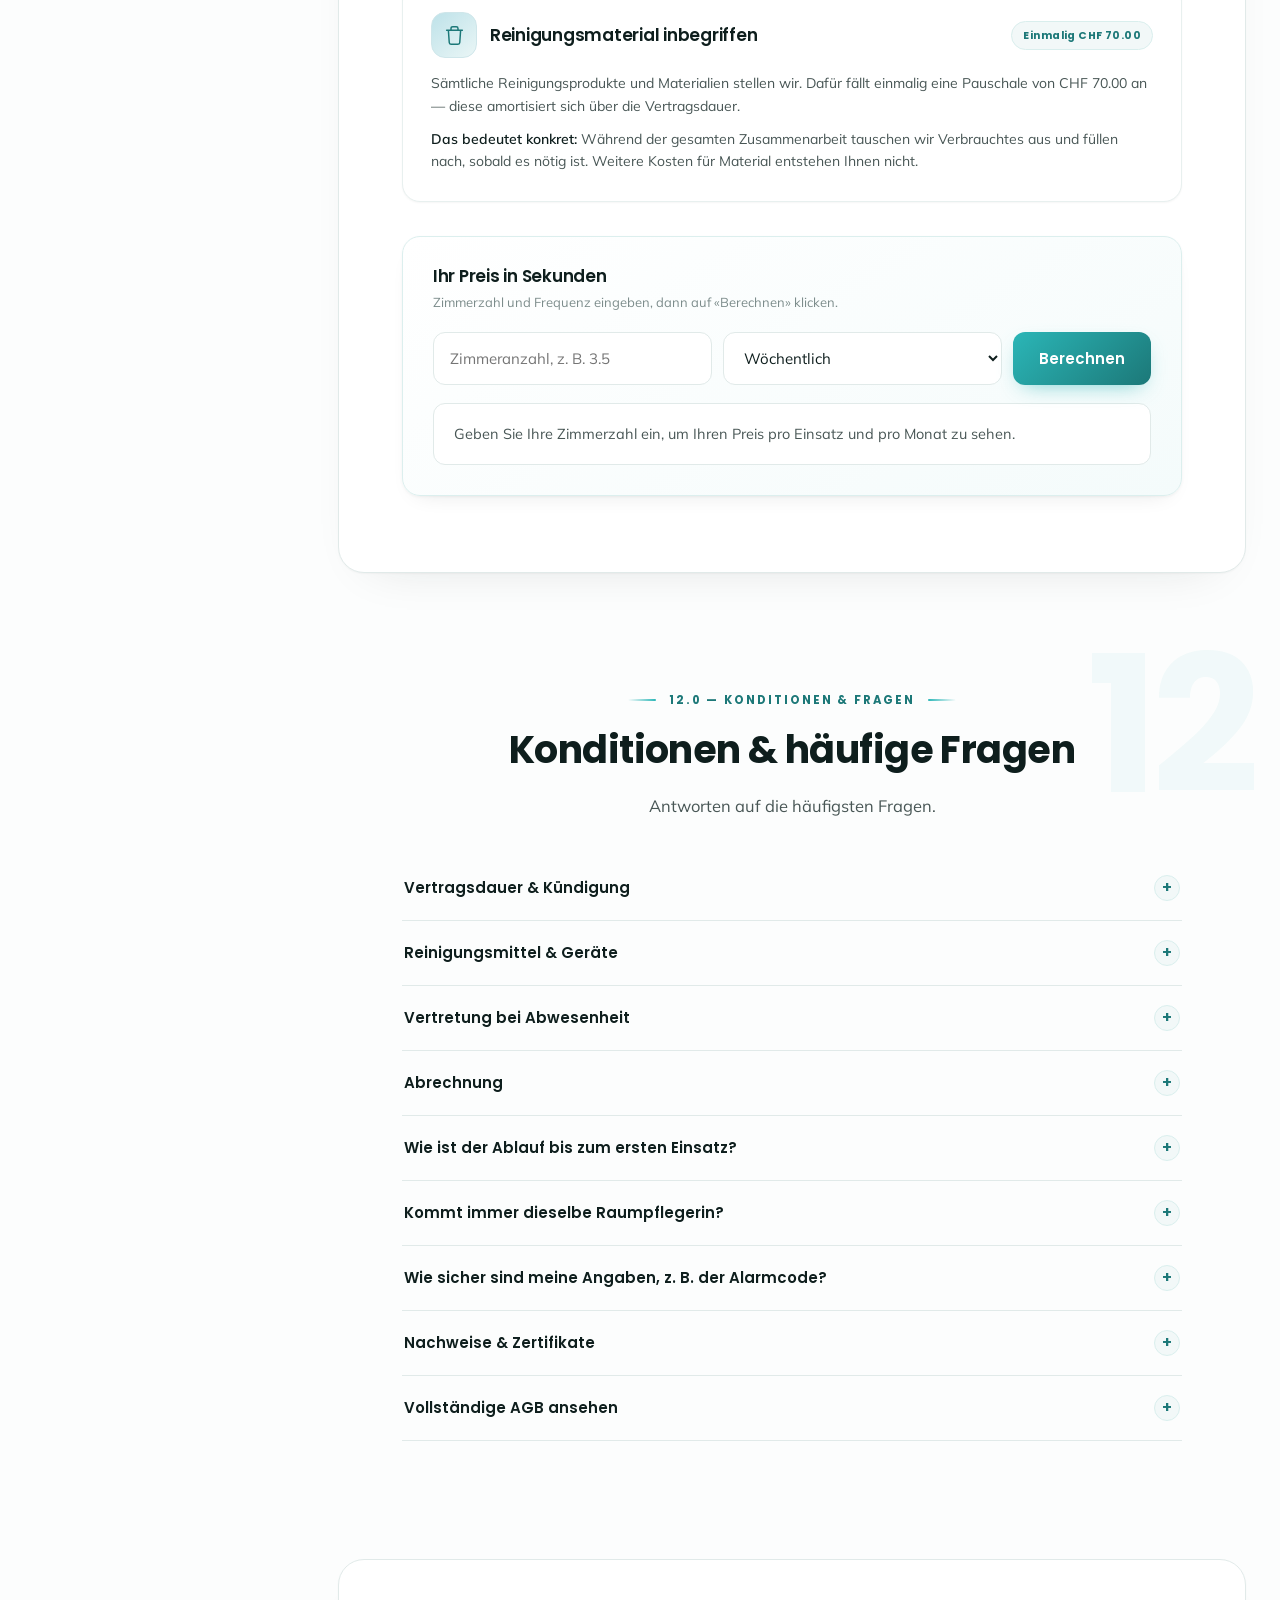
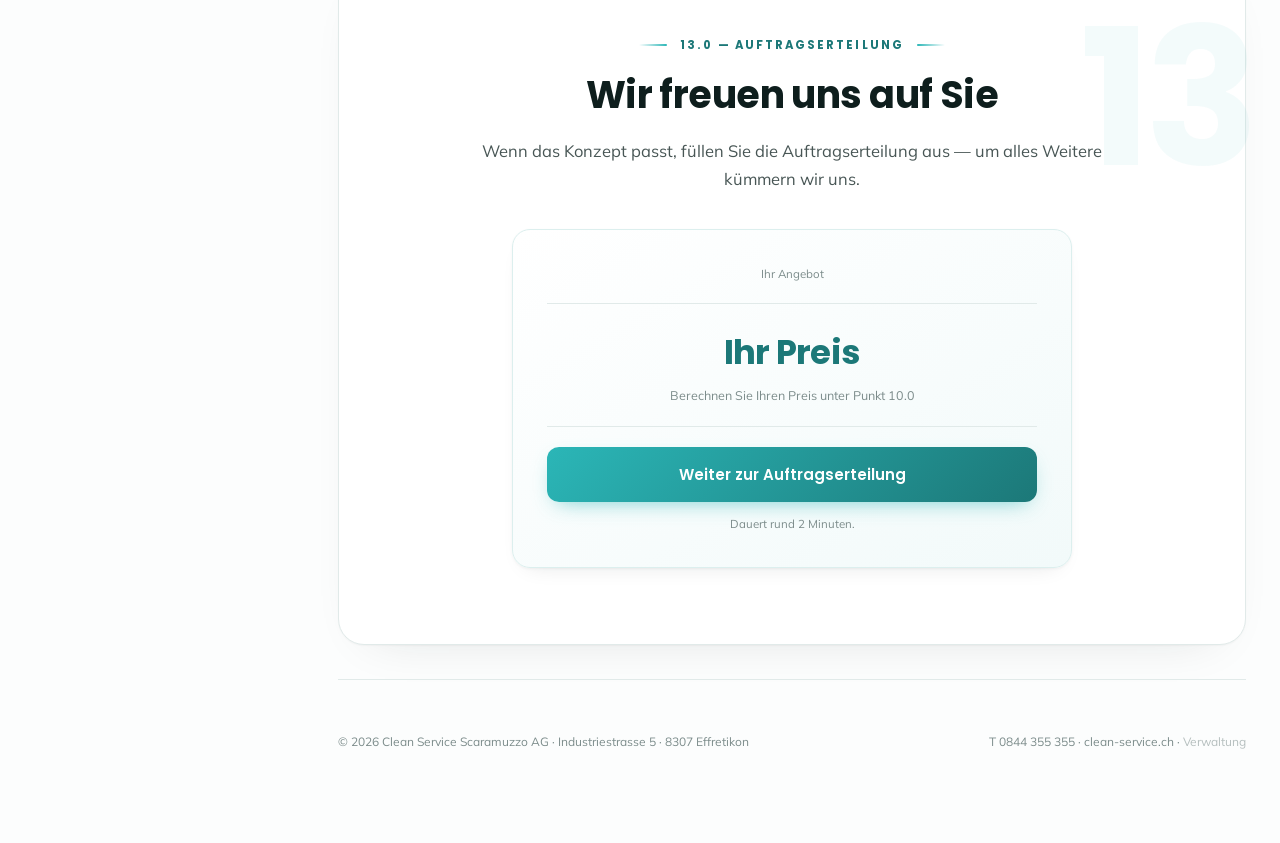
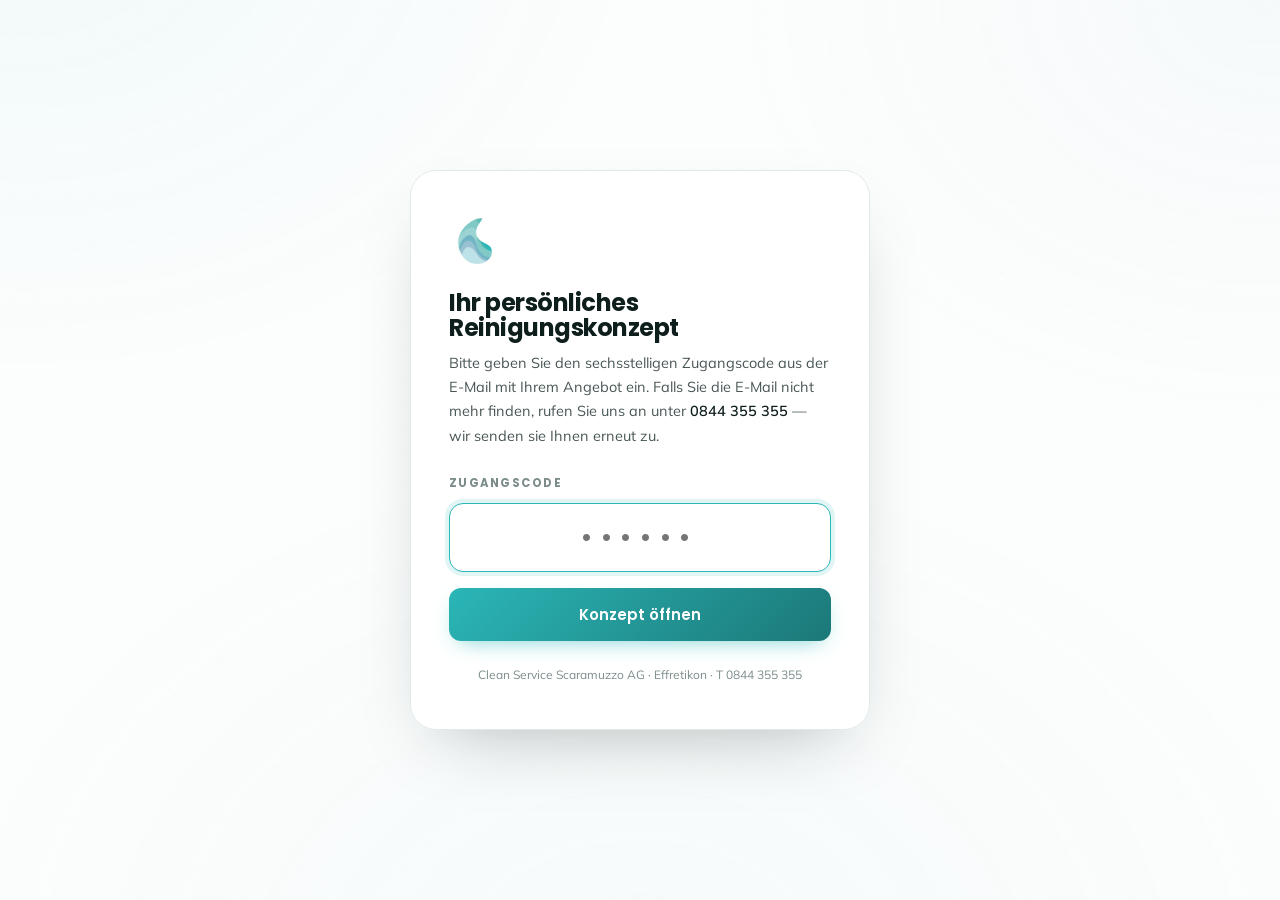
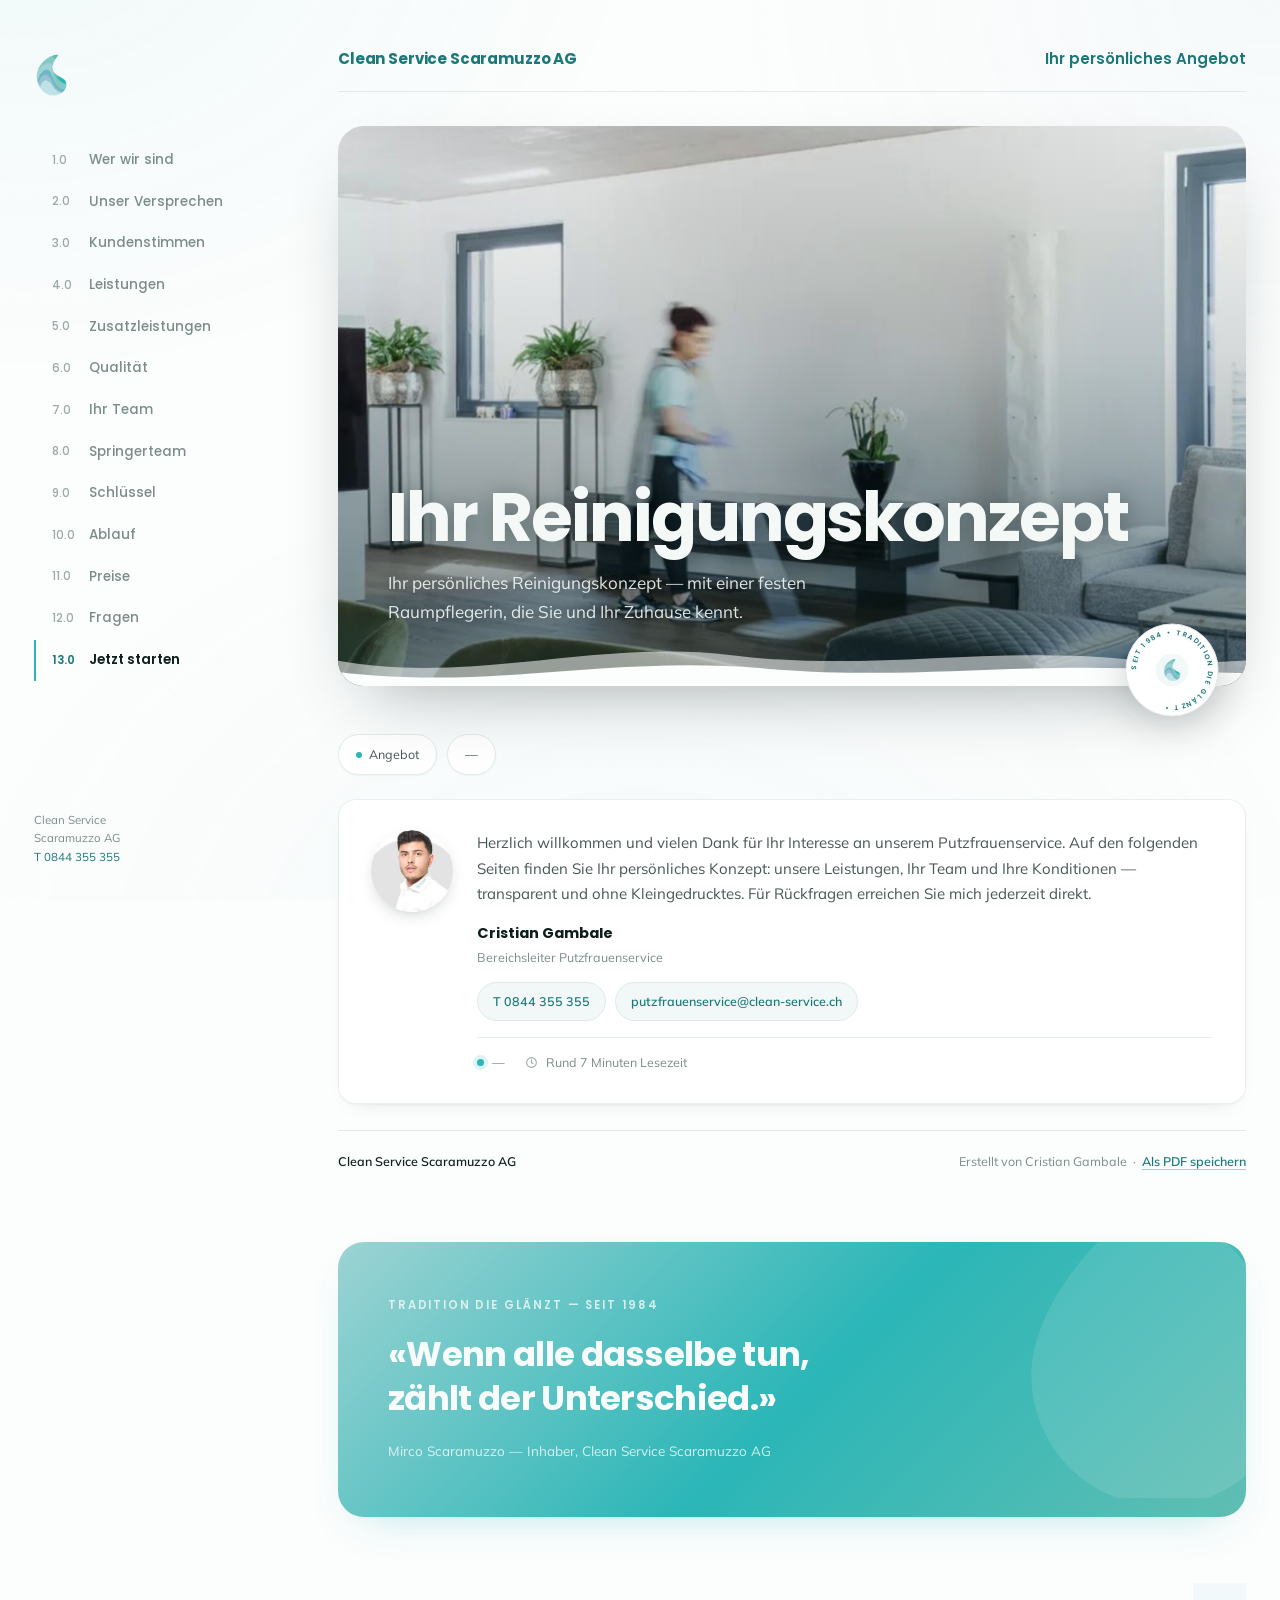
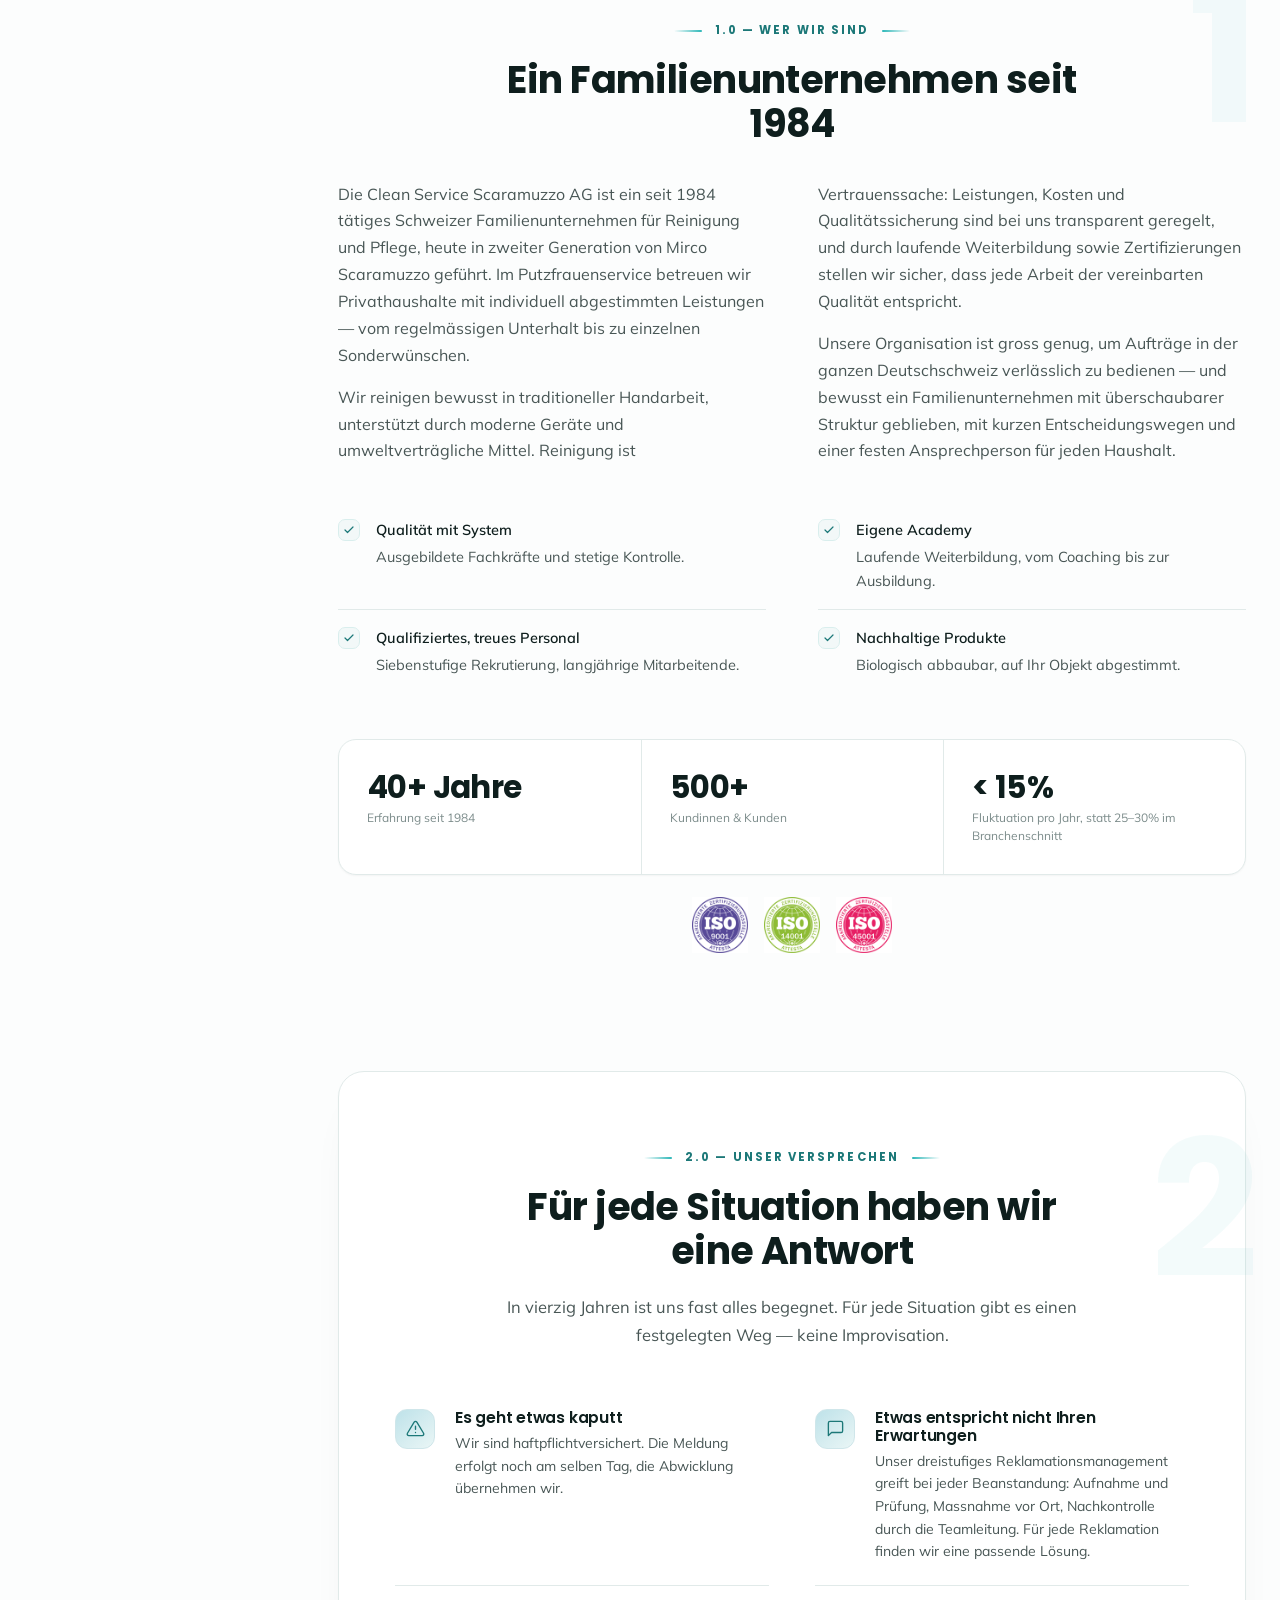
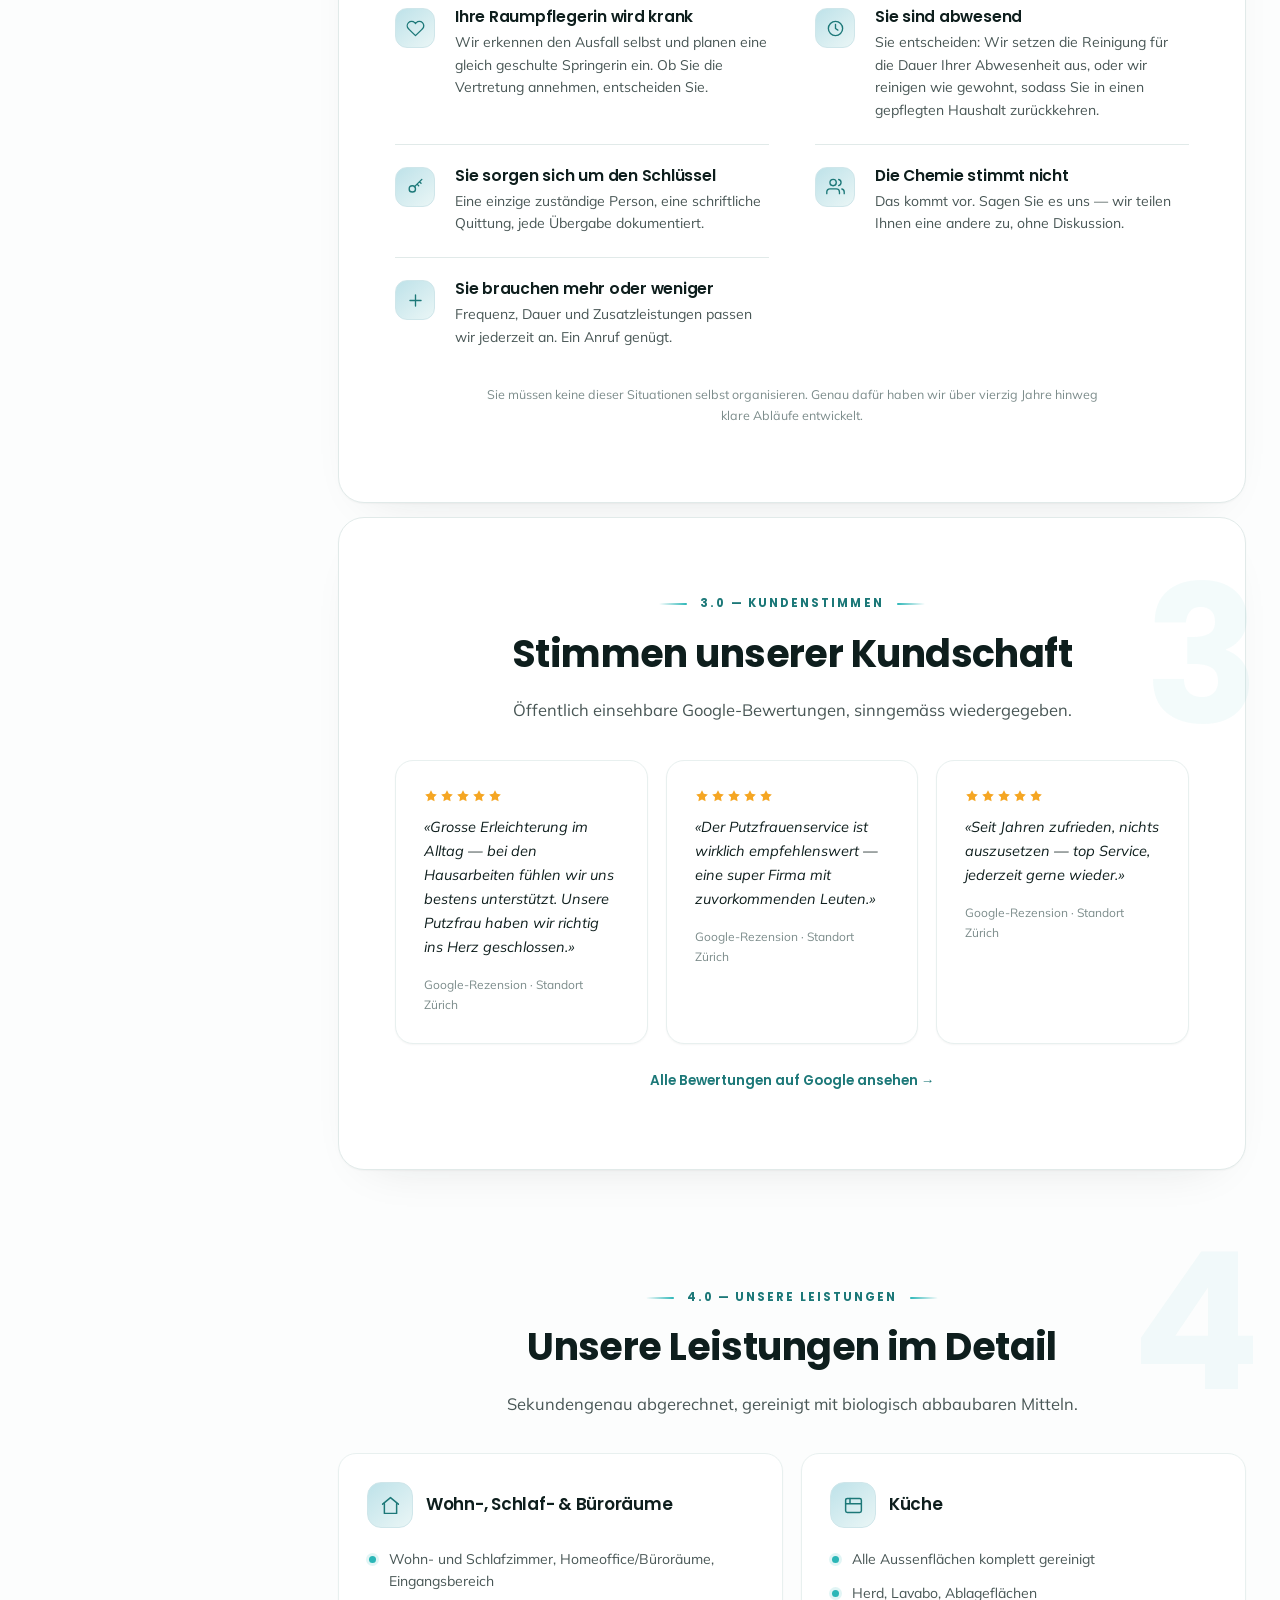
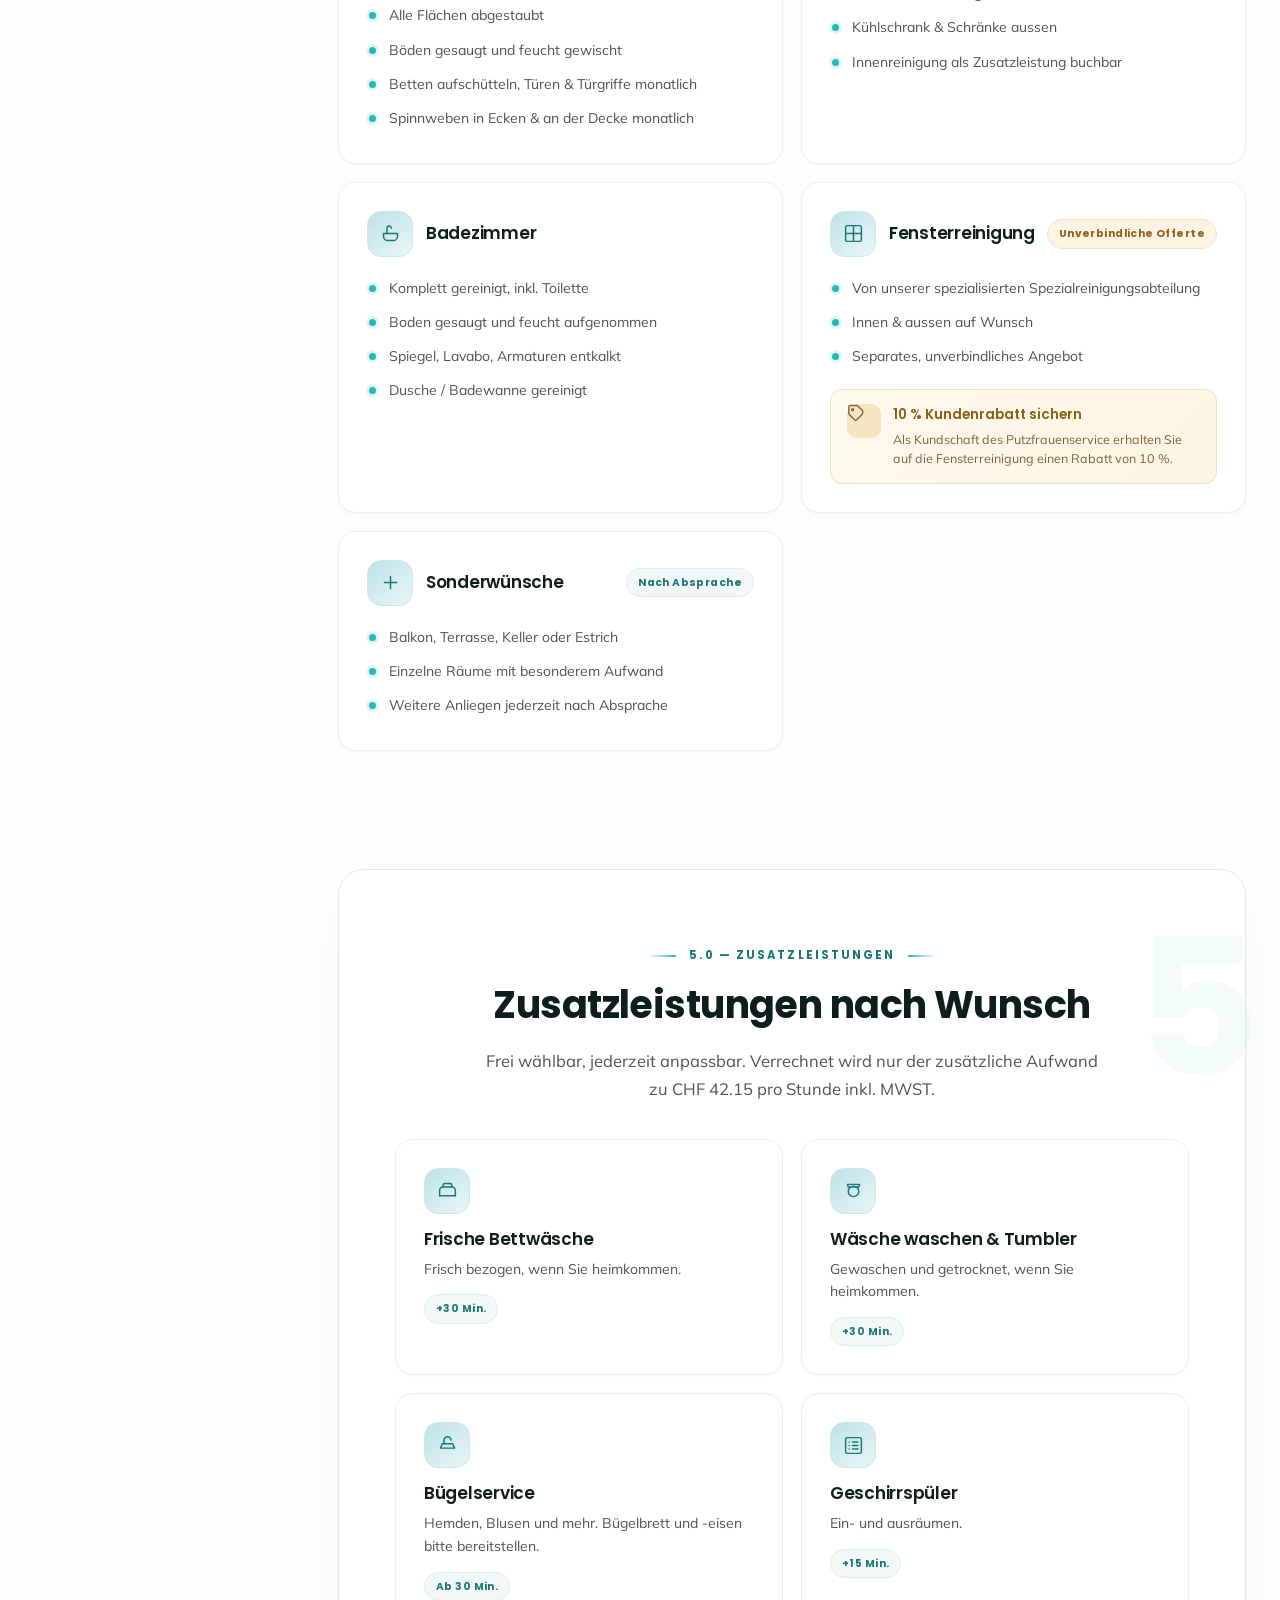
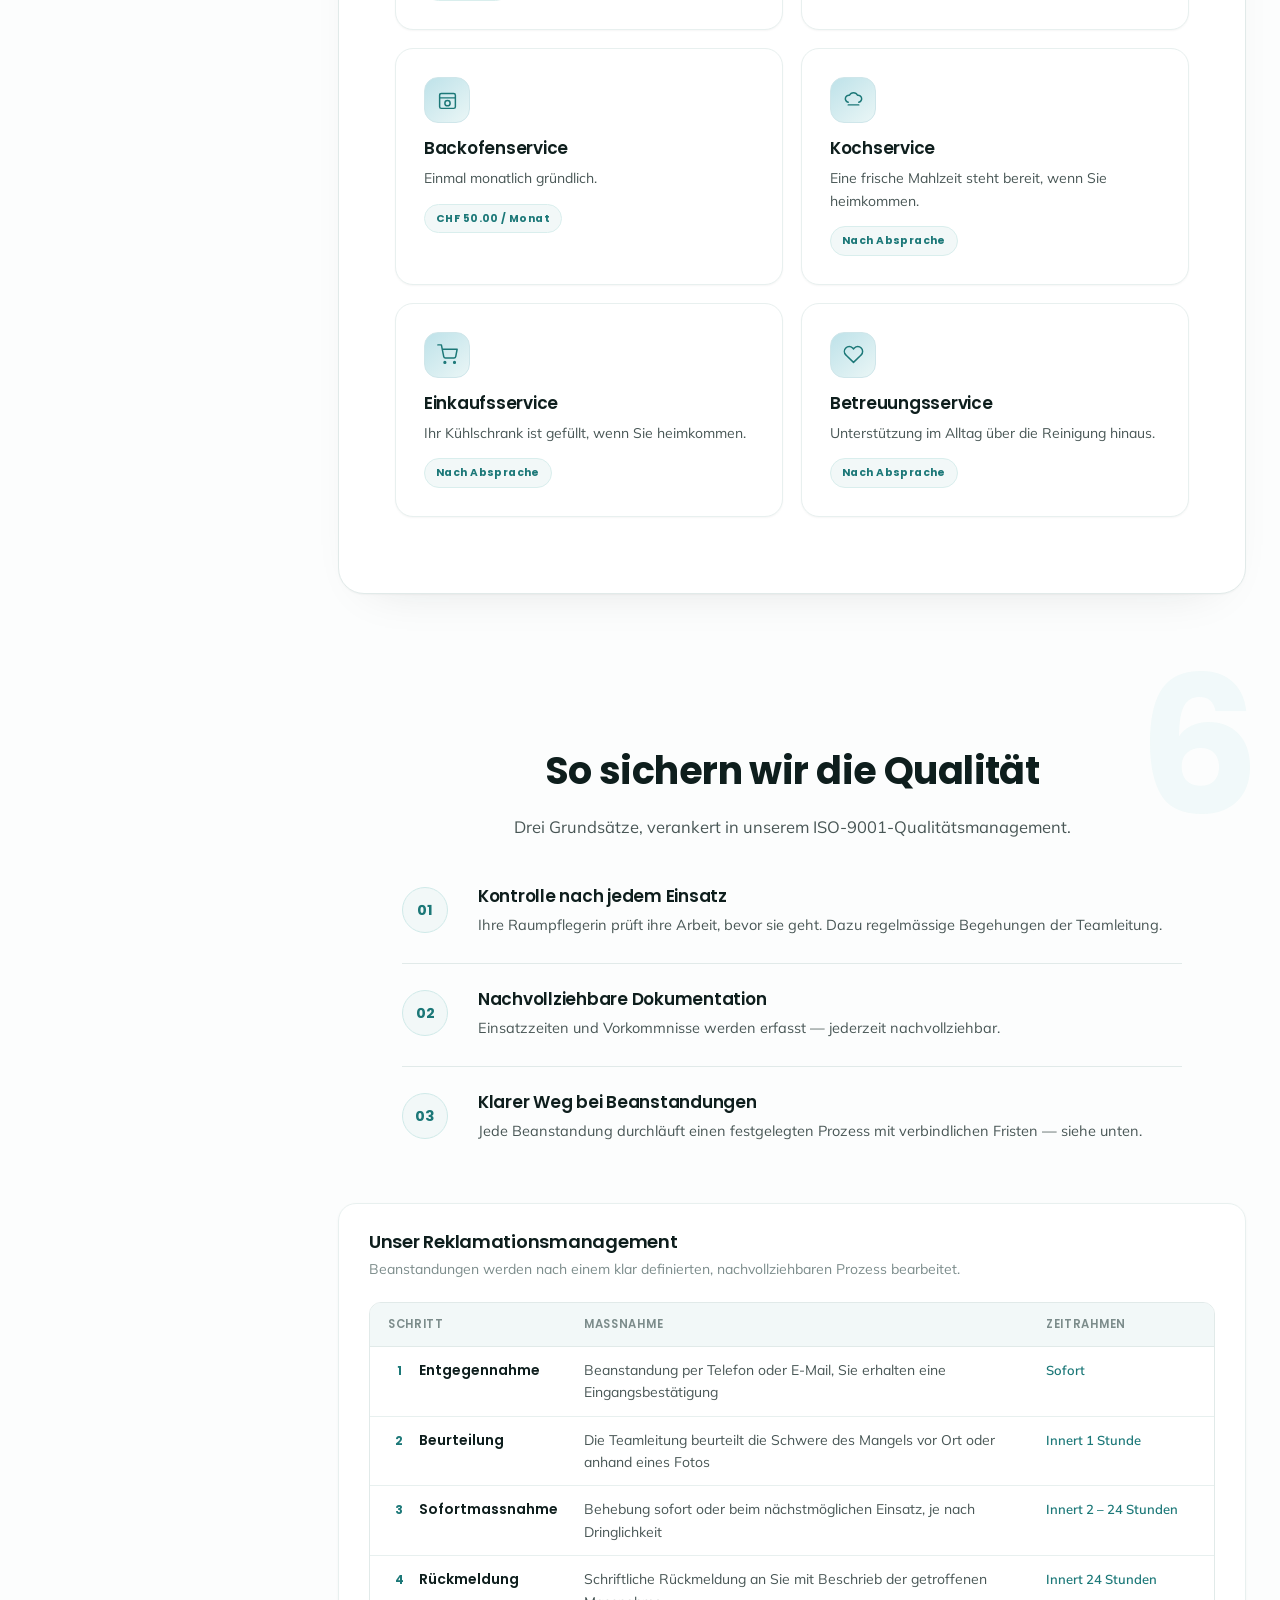
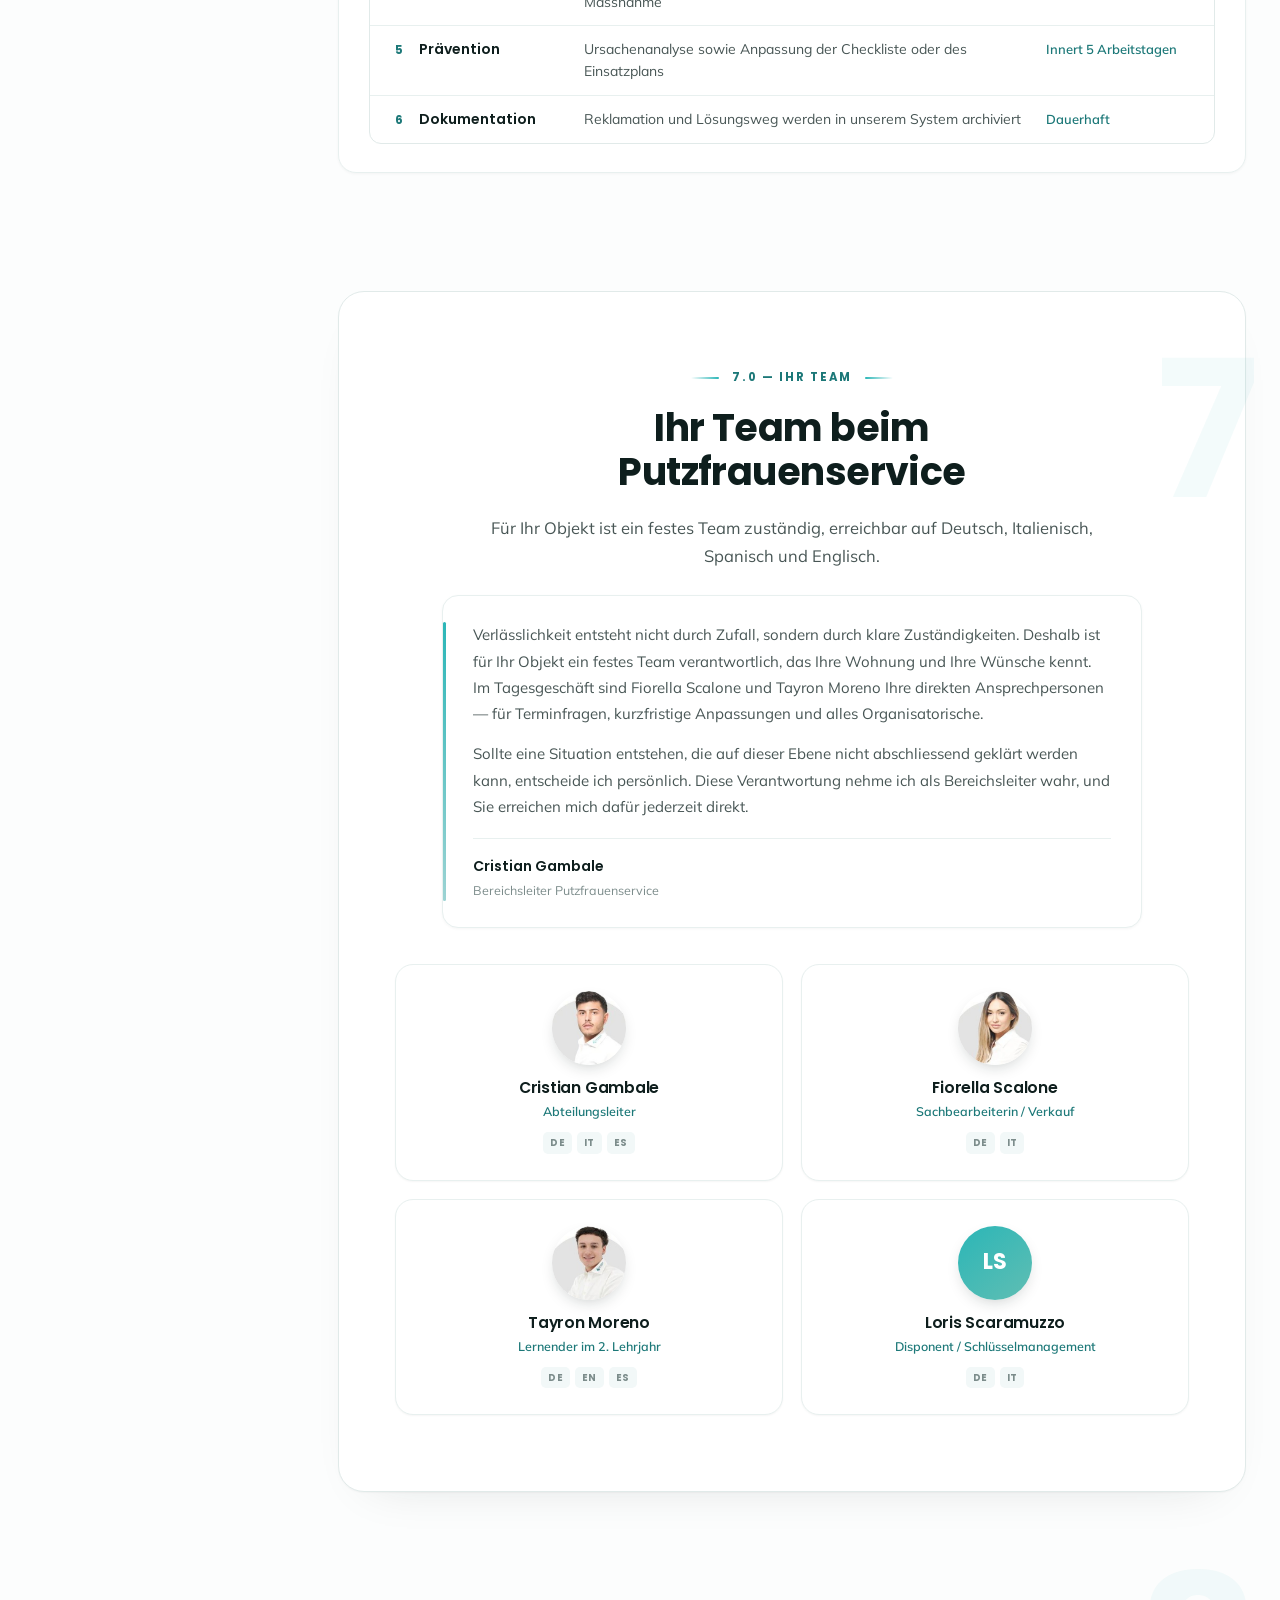
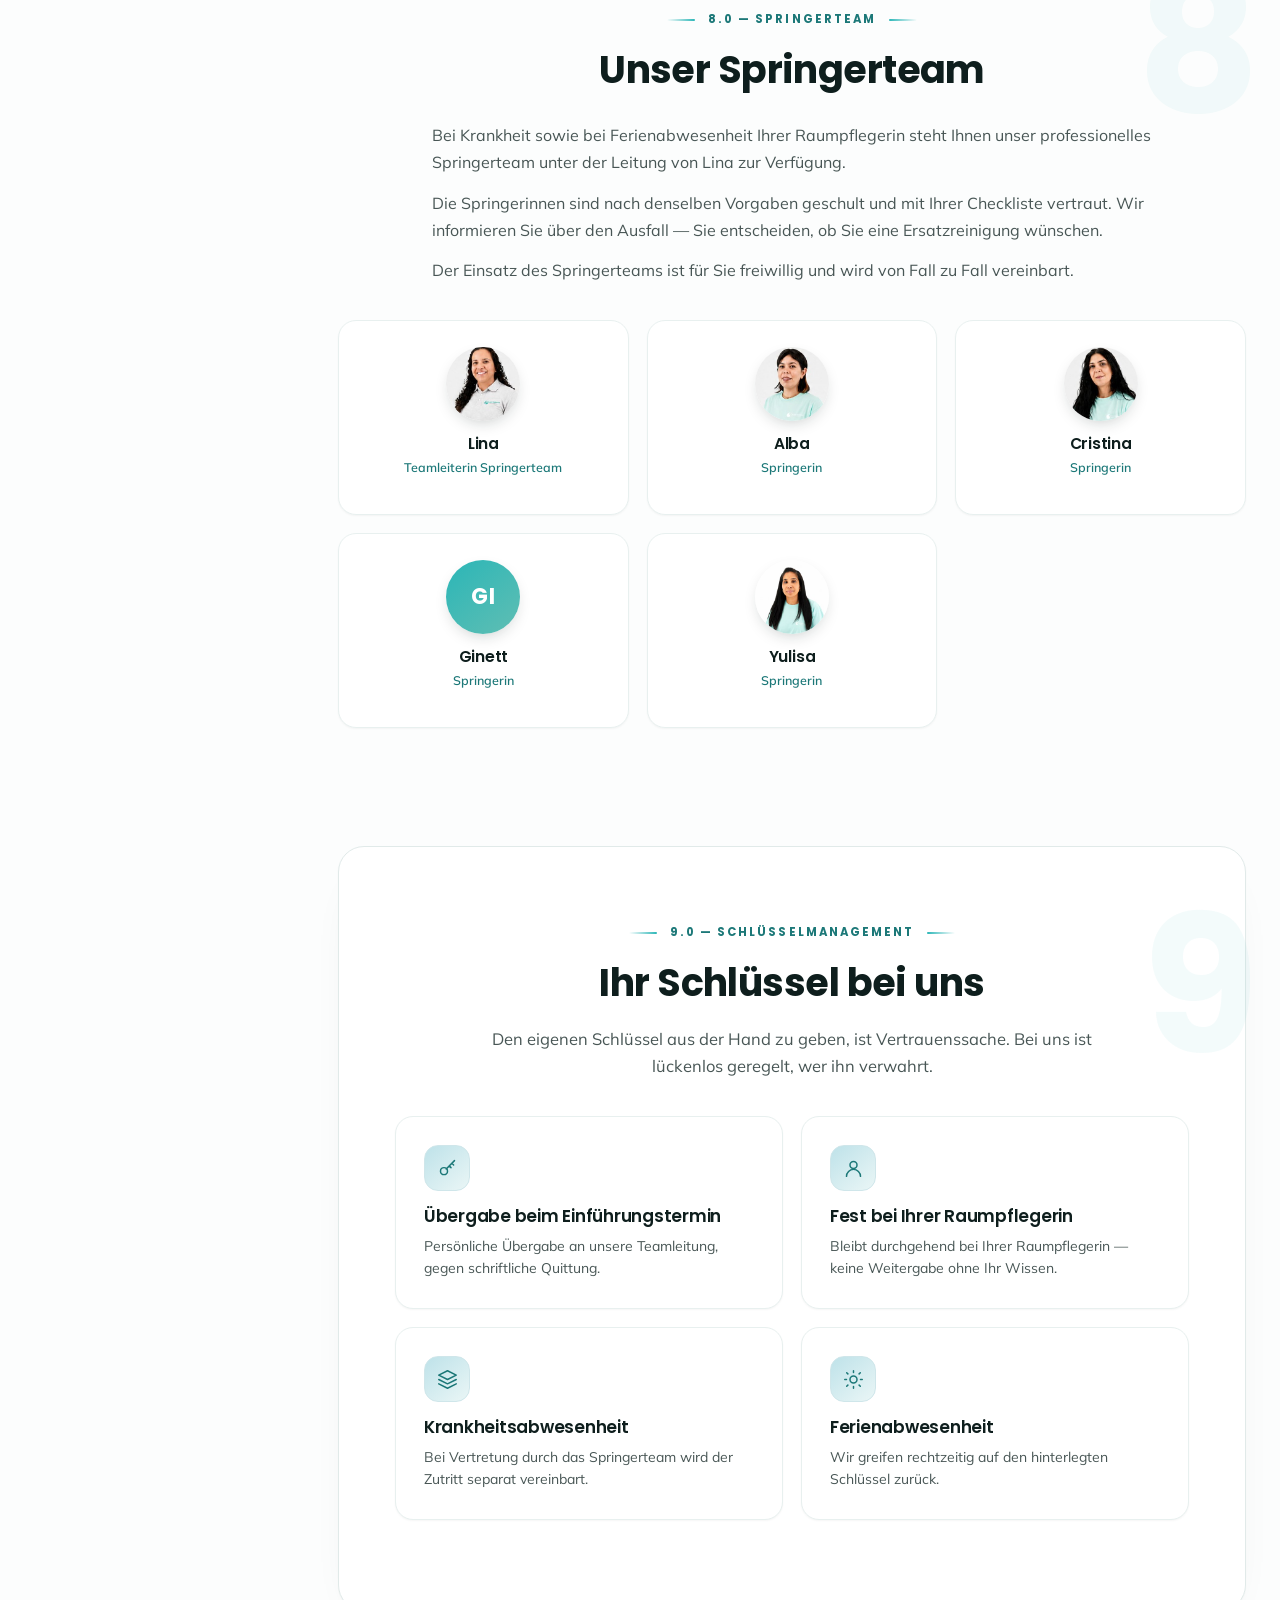
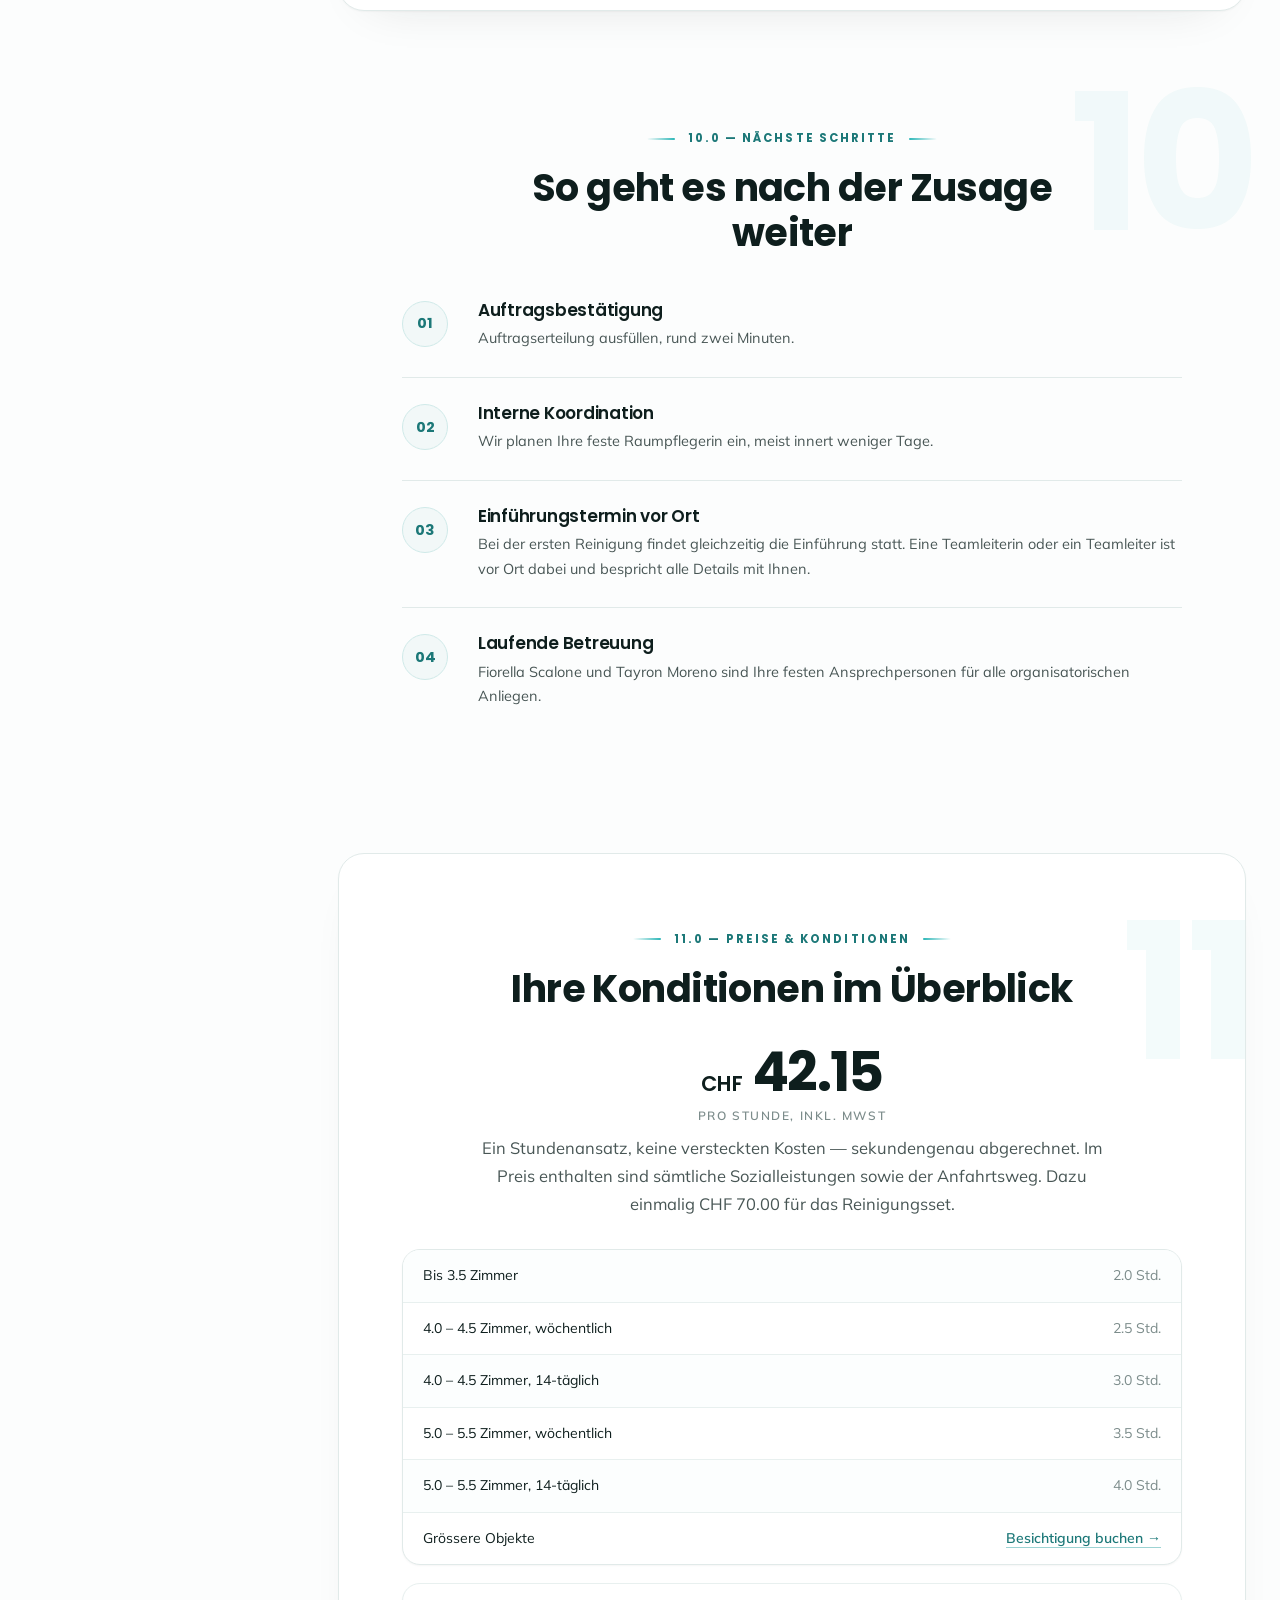
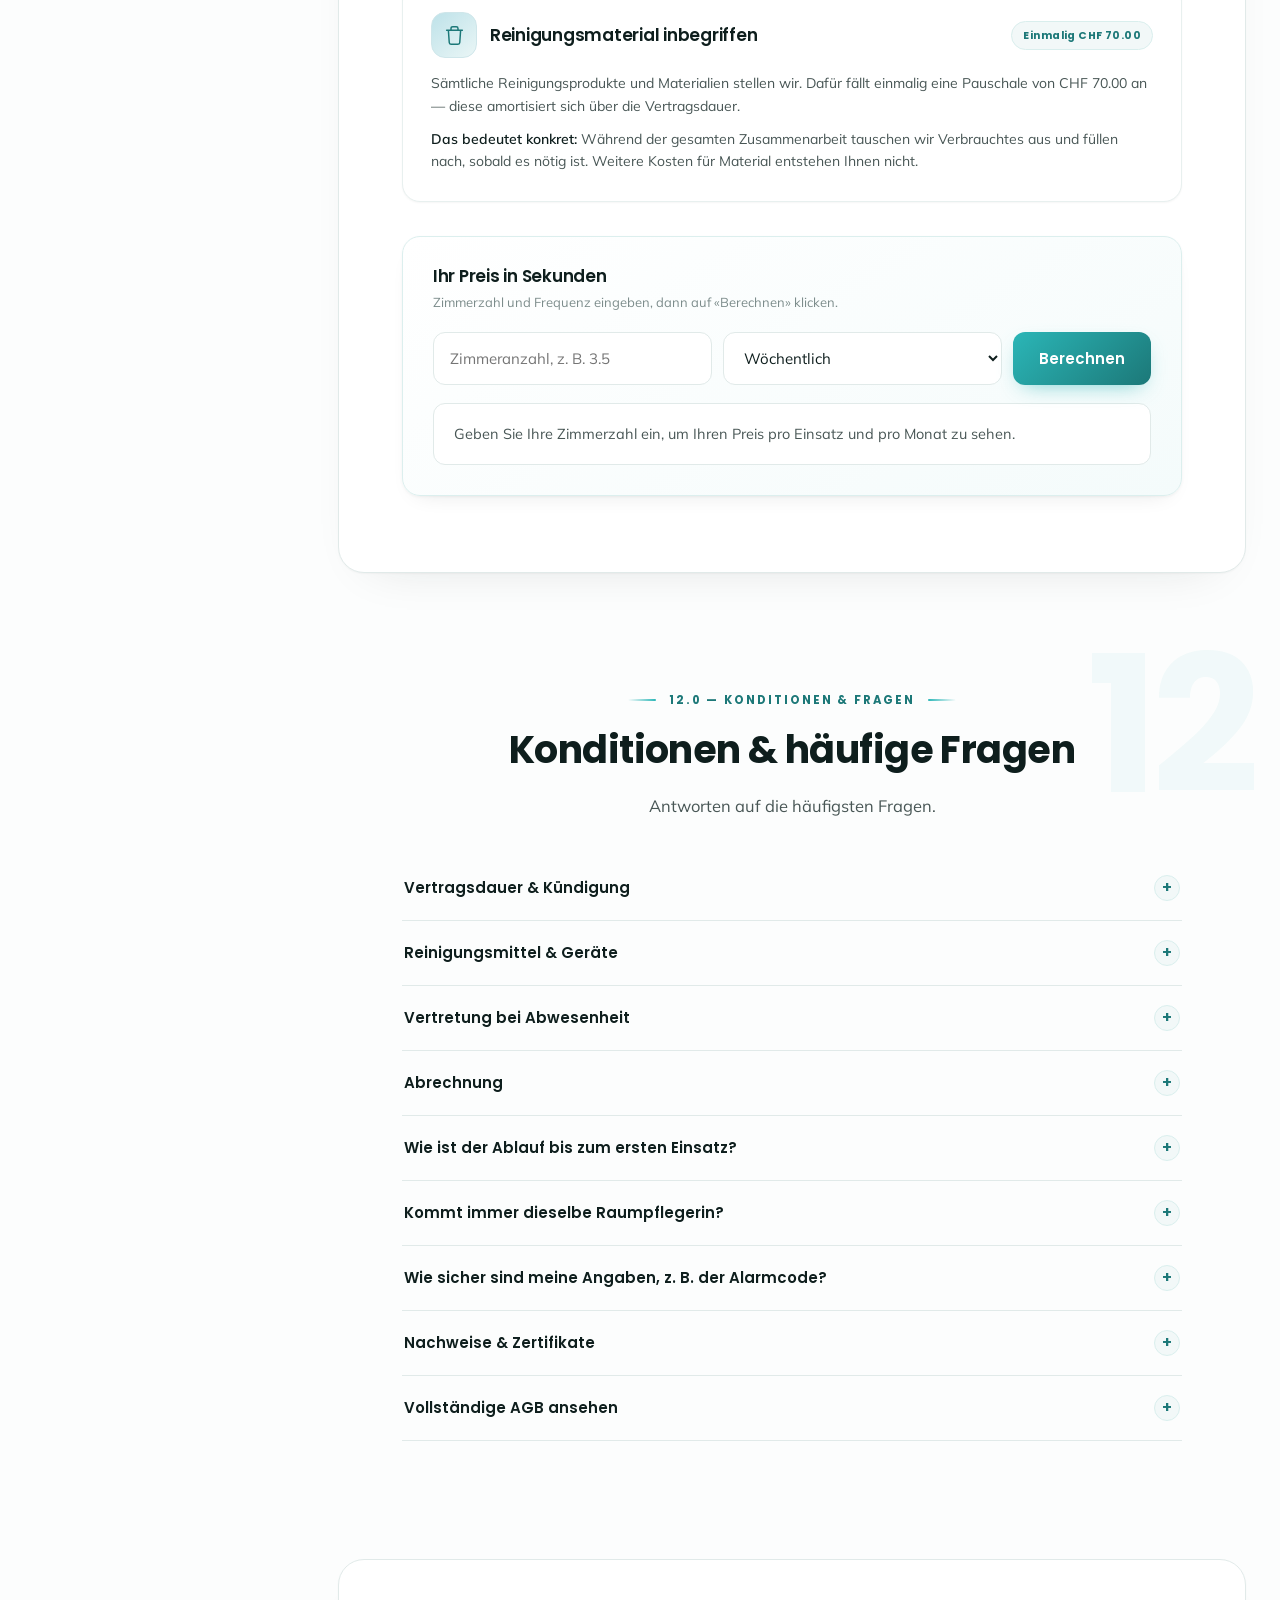
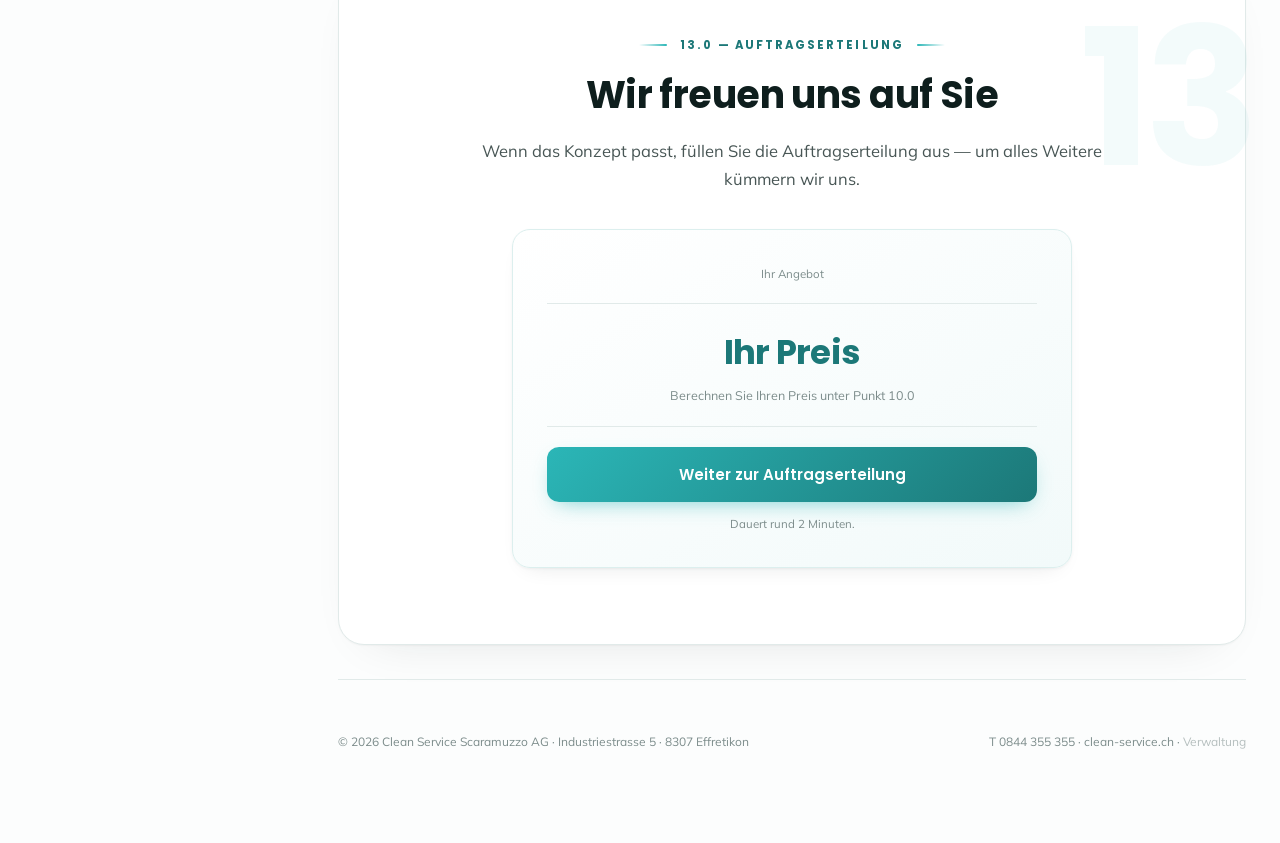
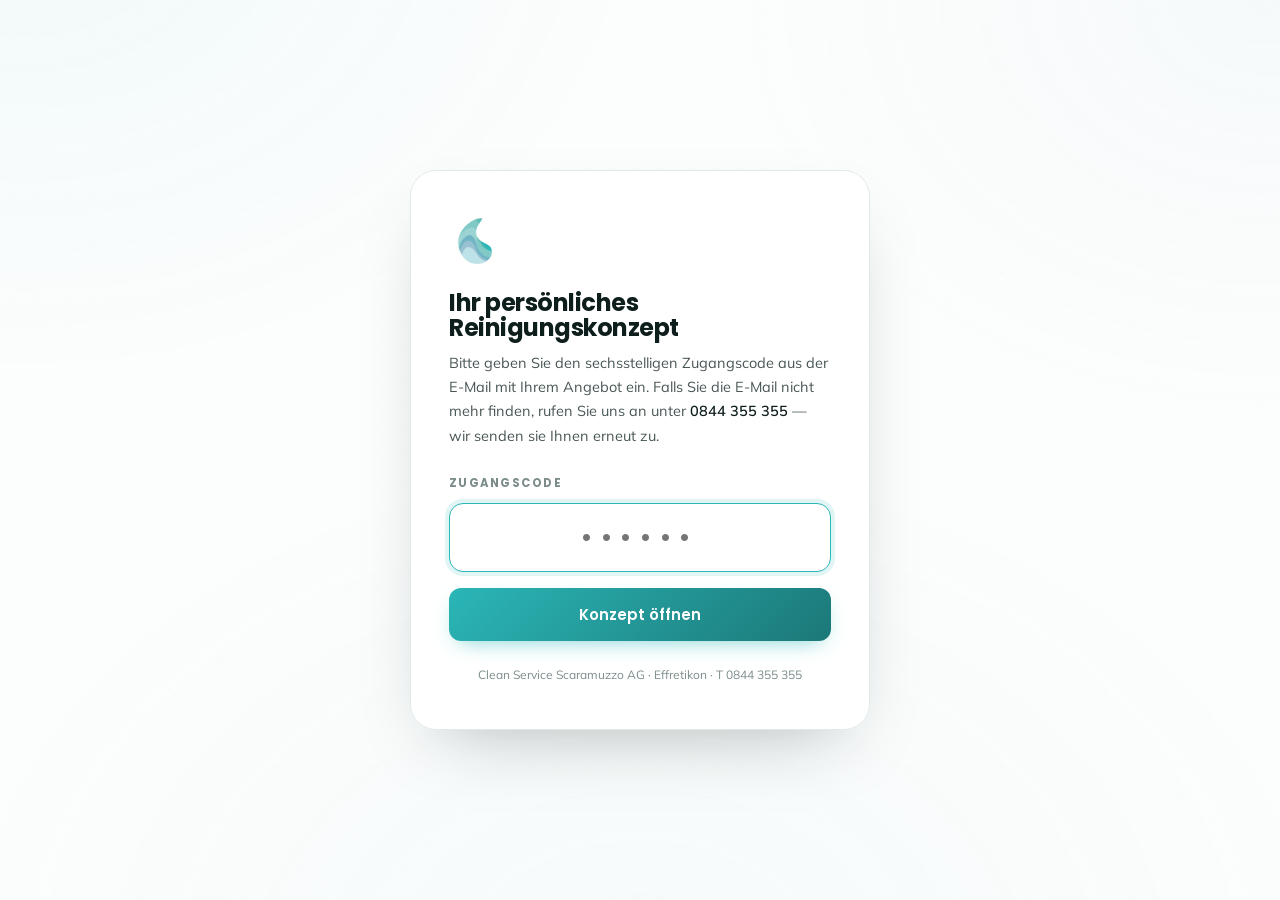
